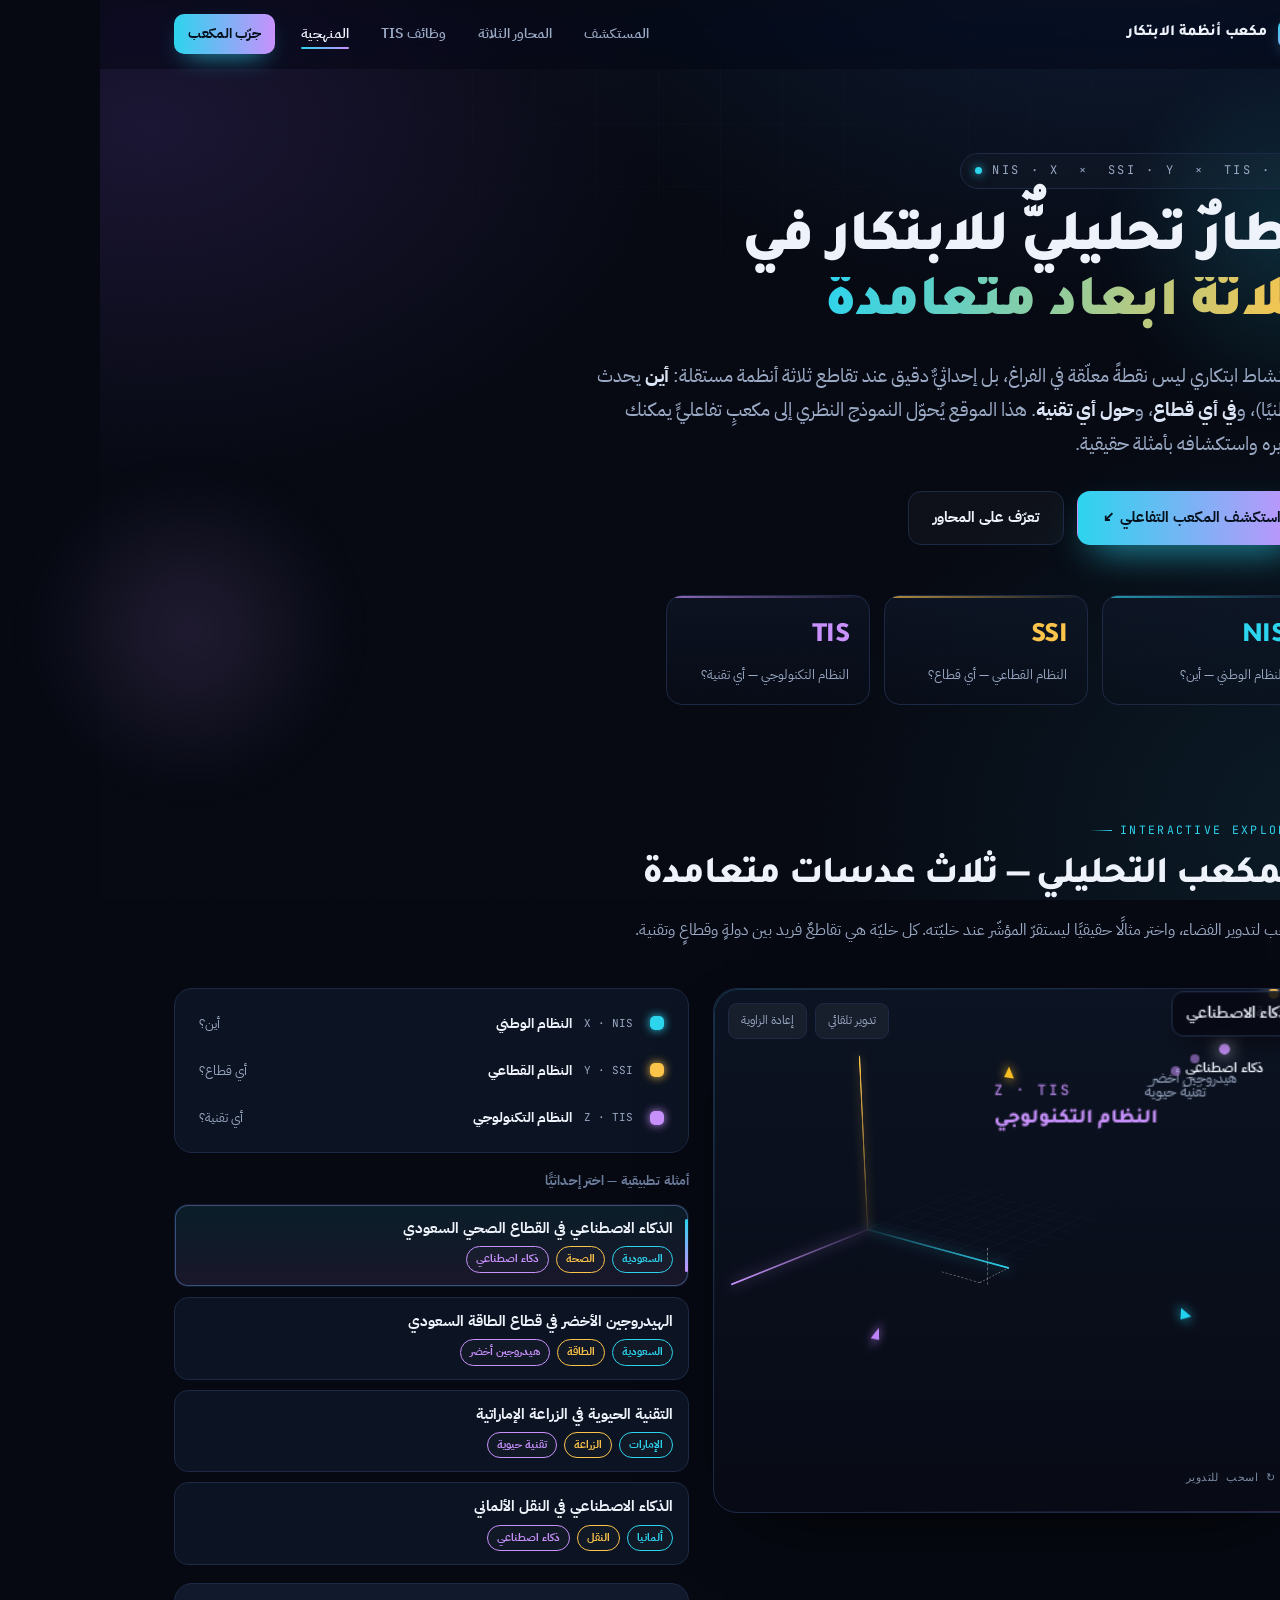
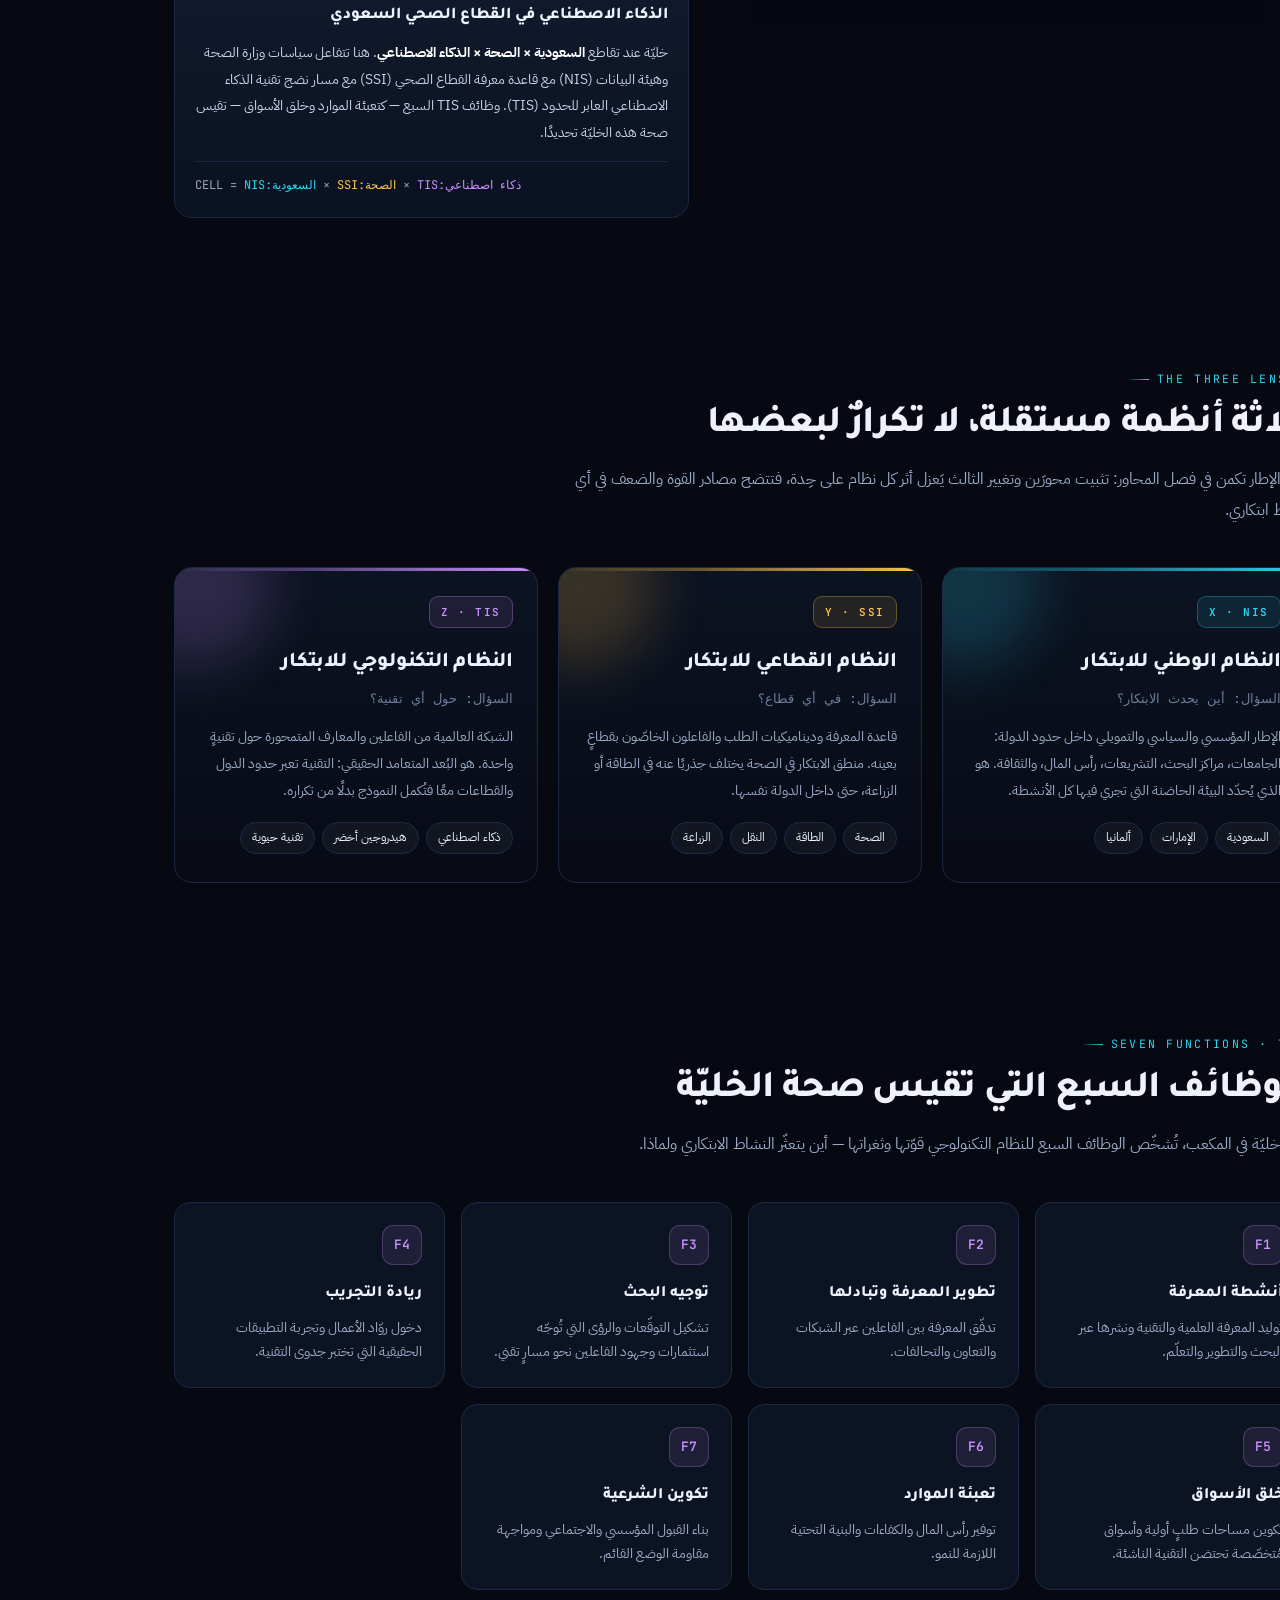
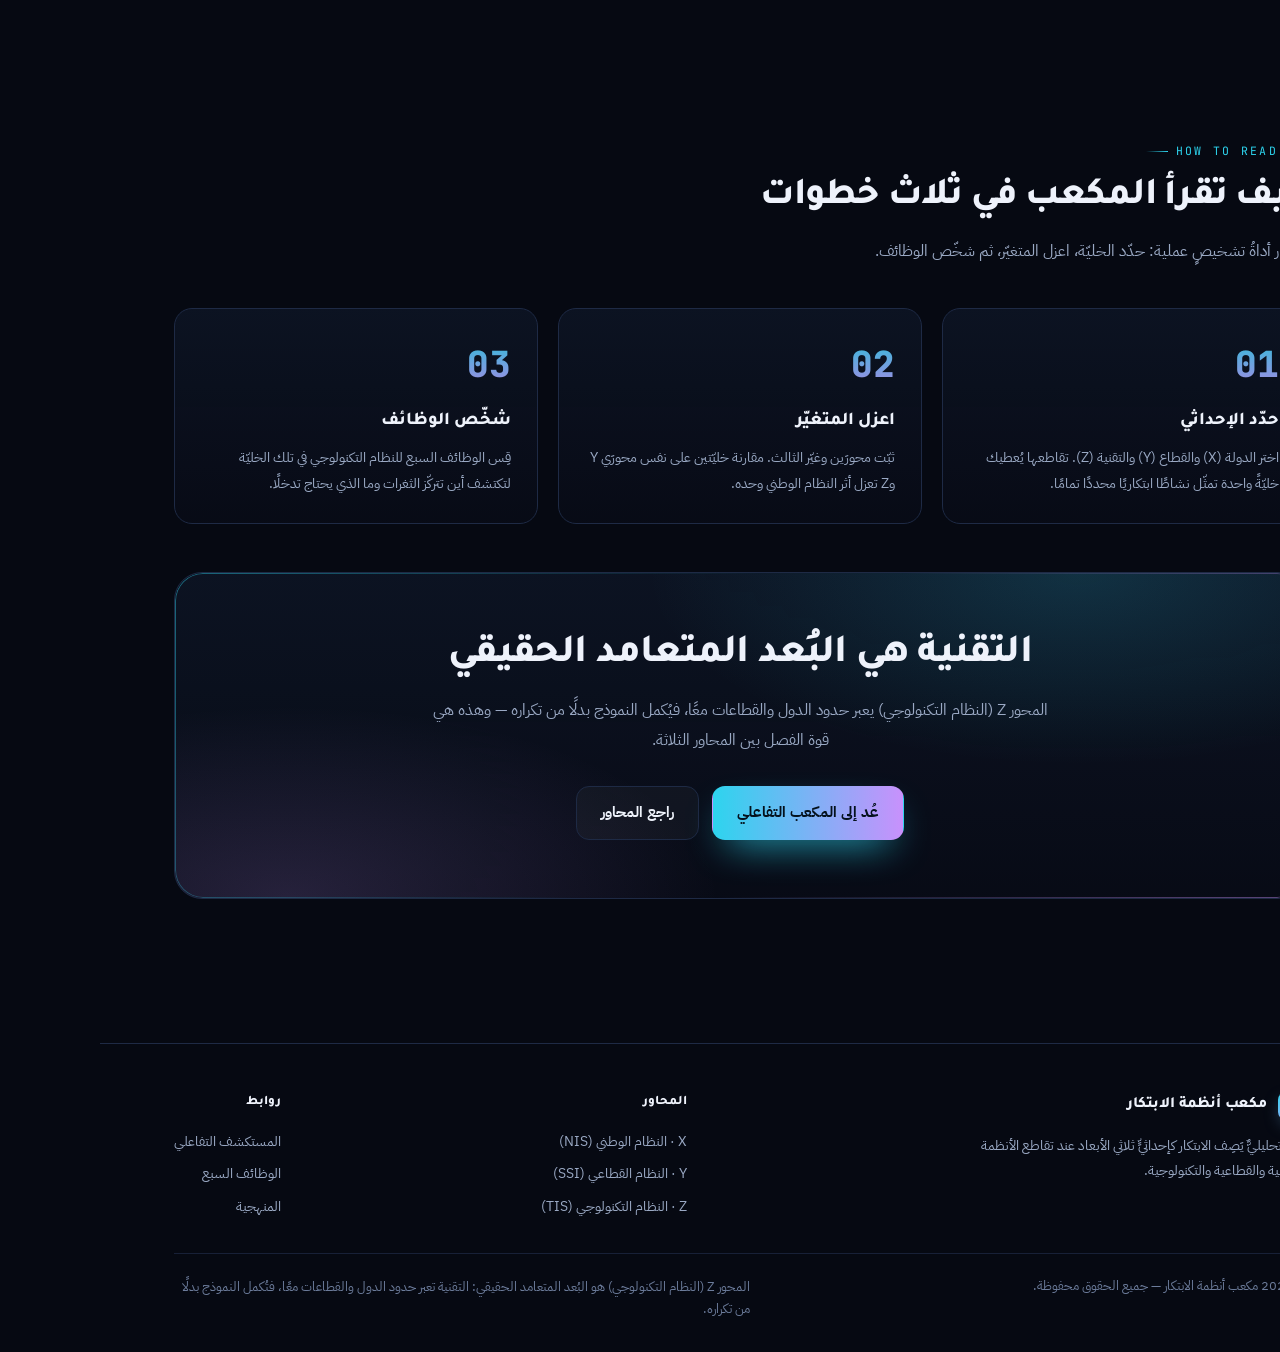
==== index.html @ f8e33768 "Build professional Innovation Systems Cube website A full, responsive Arabic (RTL) website built aro" ====
<!DOCTYPE html>
<html lang="ar" dir="rtl">
<head>
<meta charset="utf-8">
<meta name="viewport" content="width=device-width, initial-scale=1">
<title>مكعب أنظمة الابتكار — NIS × SSI × TIS</title>
<meta name="description" content="إطار تحليلي ثلاثي الأبعاد يَصِف كل نشاط ابتكاري كإحداثيٍّ دقيق عند تقاطع النظام الوطني والقطاعي والتكنولوجي للابتكار. استكشف المكعب التفاعلي بأمثلة حقيقية.">
<meta property="og:title" content="مكعب أنظمة الابتكار — NIS × SSI × TIS">
<meta property="og:description" content="ثلاث عدسات متعامدة لفهم الابتكار: أين يحدث، وفي أي قطاع، وحول أي تقنية.">
<meta property="og:type" content="website">
<meta name="theme-color" content="#070b16">
<link rel="preconnect" href="https://fonts.googleapis.com">
<link rel="preconnect" href="https://fonts.gstatic.com" crossorigin>
<link href="https://fonts.googleapis.com/css2?family=IBM+Plex+Sans+Arabic:wght@400;500;600;700&family=Tajawal:wght@400;500;700;800;900&family=JetBrains+Mono:wght@400;600&display=swap" rel="stylesheet">
<link rel="stylesheet" href="assets/css/style.css">
<link rel="icon" href="data:image/svg+xml,%3Csvg xmlns='http://www.w3.org/2000/svg' viewBox='0 0 32 32'%3E%3Cdefs%3E%3ClinearGradient id='g' x1='0' y1='0' x2='1' y2='1'%3E%3Cstop offset='0' stop-color='%2322d3ee'/%3E%3Cstop offset='1' stop-color='%23c084fc'/%3E%3C/linearGradient%3E%3C/defs%3E%3Crect width='32' height='32' rx='8' fill='url(%23g)'/%3E%3Crect x='6.5' y='6.5' width='19' height='19' rx='4' fill='none' stroke='%23070b16' stroke-width='2.5'/%3E%3C/svg%3E">
</head>
<body>
<div class="scroll-progress" id="scrollProgress"></div>
<div class="bg-aura"></div>
<div class="bg-grid"></div>
<div class="bg-noise"></div>

<!-- ===================== NAV ===================== -->
<header class="nav" id="nav">
  <div class="container nav-inner">
    <a class="brand" href="#top"><span class="cube"></span><span>مكعب أنظمة الابتكار</span></a>
    <button class="nav-toggle" id="navToggle" aria-label="القائمة" aria-expanded="false">☰</button>
    <nav class="nav-links" id="navLinks">
      <a href="#explorer">المستكشف</a>
      <a href="#axes">المحاور الثلاثة</a>
      <a href="#functions">وظائف TIS</a>
      <a href="#method">المنهجية</a>
      <a href="#explorer" class="nav-cta">جرّب المكعب</a>
    </nav>
  </div>
</header>

<main id="top">

<!-- ===================== HERO ===================== -->
<section class="hero">
  <div class="container">
    <span class="eyebrow reveal"><span class="dot"></span>NIS · X &nbsp;×&nbsp; SSI · Y &nbsp;×&nbsp; TIS · Z</span>
    <h1 class="hero-title reveal">إطارٌ تحليليٌّ للابتكار في <span class="gradient-text">ثلاثة أبعاد متعامدة</span></h1>
    <p class="hero-sub reveal">كل نشاط ابتكاري ليس نقطةً معلّقة في الفراغ، بل إحداثيٌّ دقيق عند تقاطع ثلاثة أنظمة مستقلة:
      <b>أين</b> يحدث (وطنيًا)، و<b>في أي قطاع</b>، و<b>حول أي تقنية</b>.
      هذا الموقع يُحوّل النموذج النظري إلى مكعبٍ تفاعليٍّ يمكنك تدويره واستكشافه بأمثلة حقيقية.</p>
    <div class="hero-actions reveal">
      <a href="#explorer" class="btn btn-primary">استكشف المكعب التفاعلي ↙</a>
      <a href="#axes" class="btn btn-ghost">تعرّف على المحاور</a>
    </div>
    <div class="hero-stats reveal">
      <div class="stat"><div class="n x">NIS</div><div class="l">النظام الوطني — أين؟</div></div>
      <div class="stat"><div class="n y">SSI</div><div class="l">النظام القطاعي — أي قطاع؟</div></div>
      <div class="stat"><div class="n z">TIS</div><div class="l">النظام التكنولوجي — أي تقنية؟</div></div>
    </div>
  </div>
</section>

<!-- ===================== EXPLORER ===================== -->
<section class="section" id="explorer">
  <div class="container">
    <div class="section-head reveal">
      <span class="kicker">Interactive Explorer</span>
      <h2>المكعب التحليلي — ثلاث عدسات متعامدة</h2>
      <p>اسحب لتدوير الفضاء، واختر مثالًا حقيقيًا ليستقرّ المؤشّر عند خليّته. كل خليّة هي تقاطعٌ فريد بين دولةٍ وقطاعٍ وتقنية.</p>
    </div>

    <div class="explorer reveal">
      <!-- 3D STAGE -->
      <div class="stagecard">
        <div class="stagebtns">
          <button class="sbtn" id="spin" aria-pressed="false">تدوير تلقائي</button>
          <button class="sbtn" id="reset">إعادة الزاوية</button>
        </div>
        <div class="stage" id="stage">
          <div class="scene" id="scene">
            <div class="origin" id="origin"></div>
          </div>
          <div class="stagehint">↻ اسحب للتدوير</div>
        </div>
      </div>

      <!-- PANEL -->
      <div class="panel">
        <div class="legend">
          <div class="legrow x"><span class="swatch"></span><span class="ax">X · NIS</span><span class="name">النظام الوطني</span><span class="q">أين؟</span></div>
          <div class="legrow y"><span class="swatch"></span><span class="ax">Y · SSI</span><span class="name">النظام القطاعي</span><span class="q">أي قطاع؟</span></div>
          <div class="legrow z"><span class="swatch"></span><span class="ax">Z · TIS</span><span class="name">النظام التكنولوجي</span><span class="q">أي تقنية؟</span></div>
        </div>
        <div>
          <div class="sectitle">أمثلة تطبيقية — اختر إحداثيًّا</div>
          <div class="examples" id="examples"></div>
        </div>
        <div class="readout" id="readout"></div>
      </div>
    </div>
  </div>
</section>

<!-- ===================== AXES ===================== -->
<section class="section" id="axes">
  <div class="container">
    <div class="section-head reveal">
      <span class="kicker">The Three Lenses</span>
      <h2>ثلاثة أنظمة مستقلة، لا تكرارٌ لبعضها</h2>
      <p>قوة الإطار تكمن في فصل المحاور: تثبيت محورَين وتغيير الثالث يَعزل أثر كل نظام على حِدة، فتتضح مصادر القوة والضعف في أي نشاط ابتكاري.</p>
    </div>
    <div class="axis-grid">
      <article class="axis-card x reveal">
        <span class="badge">X · NIS</span>
        <h3>النظام الوطني للابتكار</h3>
        <div class="q">السؤال: أين يحدث الابتكار؟</div>
        <p>الإطار المؤسسي والسياسي والتمويلي داخل حدود الدولة: الجامعات، مراكز البحث، التشريعات، رأس المال، والثقافة. هو الذي يُحدّد البيئة الحاضنة التي تجري فيها كل الأنشطة.</p>
        <div class="tags"><span class="tag">السعودية</span><span class="tag">الإمارات</span><span class="tag">ألمانيا</span></div>
      </article>
      <article class="axis-card y reveal">
        <span class="badge">Y · SSI</span>
        <h3>النظام القطاعي للابتكار</h3>
        <div class="q">السؤال: في أي قطاع؟</div>
        <p>قاعدة المعرفة وديناميكيات الطلب والفاعلون الخاصّون بقطاعٍ بعينه. منطق الابتكار في الصحة يختلف جذريًا عنه في الطاقة أو الزراعة، حتى داخل الدولة نفسها.</p>
        <div class="tags"><span class="tag">الصحة</span><span class="tag">الطاقة</span><span class="tag">النقل</span><span class="tag">الزراعة</span></div>
      </article>
      <article class="axis-card z reveal">
        <span class="badge">Z · TIS</span>
        <h3>النظام التكنولوجي للابتكار</h3>
        <div class="q">السؤال: حول أي تقنية؟</div>
        <p>الشبكة العالمية من الفاعلين والمعارف المتمحورة حول تقنيةٍ واحدة. هو البُعد المتعامد الحقيقي: التقنية تعبر حدود الدول والقطاعات معًا فتُكمل النموذج بدلًا من تكراره.</p>
        <div class="tags"><span class="tag">ذكاء اصطناعي</span><span class="tag">هيدروجين أخضر</span><span class="tag">تقنية حيوية</span></div>
      </article>
    </div>
  </div>
</section>

<!-- ===================== FUNCTIONS ===================== -->
<section class="section" id="functions">
  <div class="container">
    <div class="section-head reveal">
      <span class="kicker">Seven Functions · TIS</span>
      <h2>الوظائف السبع التي تقيس صحة الخليّة</h2>
      <p>لكل خليّة في المكعب، تُشخّص الوظائف السبع للنظام التكنولوجي قوّتها وثغراتها — أين يتعثّر النشاط الابتكاري ولماذا.</p>
    </div>
    <div class="func-grid">
      <div class="func reveal"><div class="num">F1</div><h4>أنشطة المعرفة</h4><p>توليد المعرفة العلمية والتقنية ونشرها عبر البحث والتطوير والتعلّم.</p></div>
      <div class="func reveal"><div class="num">F2</div><h4>تطوير المعرفة وتبادلها</h4><p>تدفّق المعرفة بين الفاعلين عبر الشبكات والتعاون والتحالفات.</p></div>
      <div class="func reveal"><div class="num">F3</div><h4>توجيه البحث</h4><p>تشكيل التوقّعات والرؤى التي تُوجّه استثمارات وجهود الفاعلين نحو مسارٍ تقني.</p></div>
      <div class="func reveal"><div class="num">F4</div><h4>ريادة التجريب</h4><p>دخول روّاد الأعمال وتجربة التطبيقات الحقيقية التي تختبر جدوى التقنية.</p></div>
      <div class="func reveal"><div class="num">F5</div><h4>خلق الأسواق</h4><p>تكوين مساحات طلبٍ أولية وأسواق مُتخصّصة تحتضن التقنية الناشئة.</p></div>
      <div class="func reveal"><div class="num">F6</div><h4>تعبئة الموارد</h4><p>توفير رأس المال والكفاءات والبنية التحتية اللازمة للنمو.</p></div>
      <div class="func reveal"><div class="num">F7</div><h4>تكوين الشرعية</h4><p>بناء القبول المؤسسي والاجتماعي ومواجهة مقاومة الوضع القائم.</p></div>
    </div>
  </div>
</section>

<!-- ===================== METHOD ===================== -->
<section class="section" id="method">
  <div class="container">
    <div class="section-head reveal">
      <span class="kicker">How To Read It</span>
      <h2>كيف تقرأ المكعب في ثلاث خطوات</h2>
      <p>الإطار أداةُ تشخيصٍ عملية: حدّد الخليّة، اعزل المتغيّر، ثم شخّص الوظائف.</p>
    </div>
    <div class="steps">
      <div class="step reveal"><h4>حدّد الإحداثي</h4><p>اختر الدولة (X) والقطاع (Y) والتقنية (Z). تقاطعها يُعطيك خليّةً واحدة تمثّل نشاطًا ابتكاريًا محددًا تمامًا.</p></div>
      <div class="step reveal"><h4>اعزل المتغيّر</h4><p>ثبّت محورَين وغيّر الثالث. مقارنة خليّتين على نفس محورَي Y وZ تعزل أثر النظام الوطني وحده.</p></div>
      <div class="step reveal"><h4>شخّص الوظائف</h4><p>قِس الوظائف السبع للنظام التكنولوجي في تلك الخليّة لتكتشف أين تتركّز الثغرات وما الذي يحتاج تدخلًا.</p></div>
    </div>

    <div class="cta-band reveal">
      <h2>التقنية هي البُعد المتعامد الحقيقي</h2>
      <p>المحور Z (النظام التكنولوجي) يعبر حدود الدول والقطاعات معًا، فيُكمل النموذج بدلًا من تكراره — وهذه هي قوة الفصل بين المحاور الثلاثة.</p>
      <div class="hero-actions">
        <a href="#explorer" class="btn btn-primary">عُد إلى المكعب التفاعلي</a>
        <a href="#axes" class="btn btn-ghost">راجع المحاور</a>
      </div>
    </div>
  </div>
</section>

</main>

<!-- ===================== FOOTER ===================== -->
<footer class="site-footer">
  <div class="container">
    <div class="foot-grid">
      <div class="foot-brand">
        <a class="brand" href="#top"><span class="cube"></span><span>مكعب أنظمة الابتكار</span></a>
        <p>إطارٌ تحليليٌّ يَصِف الابتكار كإحداثيٍّ ثلاثي الأبعاد عند تقاطع الأنظمة الوطنية والقطاعية والتكنولوجية.</p>
      </div>
      <div class="foot-col">
        <h5>المحاور</h5>
        <a href="#axes">X · النظام الوطني (NIS)</a>
        <a href="#axes">Y · النظام القطاعي (SSI)</a>
        <a href="#axes">Z · النظام التكنولوجي (TIS)</a>
      </div>
      <div class="foot-col">
        <h5>روابط</h5>
        <a href="#explorer">المستكشف التفاعلي</a>
        <a href="#functions">الوظائف السبع</a>
        <a href="#method">المنهجية</a>
      </div>
    </div>
    <div class="foot-bottom">
      <span>© <span id="year"></span> مكعب أنظمة الابتكار — جميع الحقوق محفوظة.</span>
      <span class="note">المحور Z (النظام التكنولوجي) هو البُعد المتعامد الحقيقي: التقنية تعبر حدود الدول والقطاعات معًا، فتُكمل النموذج بدلًا من تكراره.</span>
    </div>
  </div>
</footer>

<button class="to-top" id="toTop" aria-label="العودة إلى الأعلى">↑</button>

<script src="assets/js/cube.js"></script>
<script src="assets/js/main.js"></script>
</body>
</html>
---- assets/css/style.css ----
/* =========================================================
   مكعب أنظمة الابتكار — Innovation Systems Cube
   Premium UI/UX stylesheet (v2)
   ========================================================= */

:root{
  /* surfaces */
  --ink0:#060912;
  --ink1:#0c1322;
  --ink2:#111a2d;
  --ink3:#0a1120;
  --line:#1e2a45;
  --line-soft:#172037;
  --glass:rgba(18,27,47,.55);
  --glass-2:rgba(10,15,28,.45);

  /* axis accents */
  --cyan:#2dd4ee;   /* NIS  – X */
  --amber:#fcc44a;  /* SSI  – Y */
  --violet:#c891fc; /* TIS  – Z */
  --cyan-d:#0e3a47;
  --violet-d:#2c1d49;

  /* text */
  --text:#eef2fb;
  --muted:#9aa9c4;
  --muted-2:#6c7c9b;

  /* type */
  --arabic:"IBM Plex Sans Arabic","Tajawal","SF Arabic","Geeza Pro","Segoe UI",Tahoma,"Noto Sans Arabic",system-ui,sans-serif;
  --display:"Tajawal","IBM Plex Sans Arabic","SF Arabic",system-ui,sans-serif;
  --mono:"JetBrains Mono",ui-monospace,"SF Mono","Cascadia Mono",Consolas,monospace;

  /* layout */
  --maxw:1180px;
  --radius:18px;
  --radius-lg:24px;

  /* elevation */
  --shadow-1:0 1px 0 rgba(255,255,255,.03) inset, 0 18px 40px -28px #000;
  --shadow-2:0 30px 80px -40px #000;
  --glow-cyan:0 0 0 1px rgba(45,212,238,.25), 0 18px 50px -22px rgba(45,212,238,.45);

  /* motion */
  --ease:cubic-bezier(.22,.61,.36,1);
  --ease-out:cubic-bezier(.16,1,.3,1);
}

*{box-sizing:border-box;margin:0;padding:0}
html{scroll-behavior:smooth; -webkit-text-size-adjust:100%}
html,body{height:100%}
body{
  font-family:var(--arabic);
  background:var(--ink0);
  color:var(--text);
  min-height:100%;
  overflow-x:hidden;
  line-height:1.65;
  letter-spacing:0;
  -webkit-font-smoothing:antialiased;
  text-rendering:optimizeLegibility;
}
a{color:inherit;text-decoration:none}
img{max-width:100%;display:block}
section{position:relative}
::selection{background:rgba(45,212,238,.28); color:#fff}

/* keyboard accessibility */
:focus-visible{outline:2px solid var(--cyan); outline-offset:3px; border-radius:6px}
button{font:inherit}

/* ---------- ambient backgrounds ---------- */
.bg-aura{
  position:fixed; inset:0; z-index:-3; pointer-events:none;
  background:
    radial-gradient(1200px 760px at 80% -12%, rgba(20,42,76,.65) 0%, transparent 55%),
    radial-gradient(1000px 680px at 4% 14%, rgba(40,29,73,.6) 0%, transparent 52%),
    radial-gradient(1000px 760px at 98% 92%, rgba(15,46,60,.5) 0%, transparent 55%),
    var(--ink0);
}
.bg-grid{
  position:fixed; inset:0; z-index:-2; pointer-events:none; opacity:.5;
  background-image:
    linear-gradient(rgba(30,42,69,.4) 1px,transparent 1px),
    linear-gradient(90deg,rgba(30,42,69,.4) 1px,transparent 1px);
  background-size:62px 62px;
  -webkit-mask-image:radial-gradient(ellipse 78% 58% at 50% 0%,#000 0%,transparent 72%);
          mask-image:radial-gradient(ellipse 78% 58% at 50% 0%,#000 0%,transparent 72%);
}
.bg-noise{
  position:fixed; inset:0; z-index:-1; pointer-events:none; opacity:.035; mix-blend-mode:overlay;
  background-image:url("data:image/svg+xml,%3Csvg xmlns='http://www.w3.org/2000/svg' width='160' height='160'%3E%3Cfilter id='n'%3E%3CfeTurbulence type='fractalNoise' baseFrequency='.9' numOctaves='2'/%3E%3C/filter%3E%3Crect width='100%25' height='100%25' filter='url(%23n)'/%3E%3C/svg%3E");
}

/* ---------- scroll progress ---------- */
.scroll-progress{
  position:fixed; top:0; left:0; right:0; height:3px; z-index:60; transform-origin:right center;
  transform:scaleX(0);
  background:linear-gradient(90deg,var(--cyan),var(--amber) 52%,var(--violet));
  box-shadow:0 0 12px rgba(45,212,238,.5);
}

.container{width:100%; max-width:var(--maxw); margin:0 auto; padding:0 24px}

/* ===================== NAVBAR ===================== */
.nav{
  position:sticky; top:0; z-index:50;
  backdrop-filter:saturate(160%) blur(16px);
  -webkit-backdrop-filter:saturate(160%) blur(16px);
  background:rgba(6,9,18,.55);
  border-bottom:1px solid transparent;
  transition:border-color .35s var(--ease), background .35s var(--ease);
}
.nav.scrolled{border-color:var(--line-soft); background:rgba(6,9,18,.82)}
.nav-inner{display:flex; align-items:center; gap:18px; height:68px}
.brand{display:flex; align-items:center; gap:11px; font-family:var(--display); font-weight:800; font-size:15.5px; letter-spacing:-.01em}
.brand .cube{
  width:28px; height:28px; border-radius:8px; flex:none; position:relative;
  background:linear-gradient(135deg,var(--cyan),var(--violet));
  box-shadow:0 6px 18px -6px rgba(124,196,255,.6);
  transition:transform .4s var(--ease-out);
}
.brand:hover .cube{transform:rotate(-12deg) scale(1.06)}
.brand .cube::after{content:""; position:absolute; inset:5px; border-radius:4px; border:1.6px solid rgba(6,9,18,.7)}
.nav-links{display:flex; align-items:center; gap:4px; margin-inline-start:auto}
.nav-links a{
  position:relative; color:var(--muted); font-size:13.5px; font-weight:600;
  padding:9px 14px; border-radius:10px; transition:color .2s var(--ease), background .2s var(--ease);
}
.nav-links a:not(.nav-cta)::after{
  content:""; position:absolute; right:14px; left:14px; bottom:5px; height:2px; border-radius:2px;
  background:linear-gradient(90deg,var(--cyan),var(--violet));
  transform:scaleX(0); transform-origin:right; transition:transform .25s var(--ease);
}
.nav-links a:not(.nav-cta):hover{color:var(--text)}
.nav-links a:not(.nav-cta).active{color:var(--text)}
.nav-links a:not(.nav-cta).active::after{transform:scaleX(1)}
.nav-cta{
  margin-inline-start:8px;
  background:linear-gradient(90deg,var(--cyan),var(--violet));
  color:#04111c !important; font-weight:800 !important;
  box-shadow:0 10px 26px -12px var(--cyan);
  transition:transform .2s var(--ease), filter .2s var(--ease), box-shadow .2s var(--ease);
}
.nav-cta:hover{transform:translateY(-1px); filter:brightness(1.08); box-shadow:0 14px 30px -12px var(--cyan)}
.nav-toggle{
  display:none; margin-inline-start:auto; background:rgba(255,255,255,.04); border:1px solid var(--line);
  color:var(--text); border-radius:10px; width:42px; height:40px; cursor:pointer; font-size:18px;
  transition:.2s var(--ease);
}
.nav-toggle:hover{border-color:#33446c}

/* ===================== HERO ===================== */
.hero{padding:84px 0 36px; position:relative}
.hero::before{
  content:""; position:absolute; top:-40px; inset-inline-start:-120px; width:420px; height:420px;
  background:radial-gradient(circle, rgba(45,212,238,.16), transparent 60%);
  filter:blur(20px); pointer-events:none; z-index:-1;
  animation:float 9s ease-in-out infinite;
}
.hero::after{
  content:""; position:absolute; bottom:-80px; inset-inline-end:-100px; width:380px; height:380px;
  background:radial-gradient(circle, rgba(200,145,252,.14), transparent 60%);
  filter:blur(20px); pointer-events:none; z-index:-1;
  animation:float 11s ease-in-out infinite reverse;
}
@keyframes float{0%,100%{transform:translateY(0)}50%{transform:translateY(-22px)}}

.eyebrow{
  font-family:var(--mono); font-size:12px; letter-spacing:.22em;
  color:var(--muted); text-transform:uppercase; direction:ltr; text-align:right;
  display:inline-flex; align-items:center; gap:10px;
  padding:7px 14px; border:1px solid var(--line); border-radius:999px;
  background:rgba(255,255,255,.02);
}
.eyebrow .dot{width:7px;height:7px;border-radius:50%;background:var(--cyan);box-shadow:0 0 10px var(--cyan); animation:blink 2.4s ease-in-out infinite}
@keyframes blink{0%,100%{opacity:1}50%{opacity:.35}}

h1.hero-title{
  font-family:var(--display);
  font-size:clamp(32px,5.6vw,58px); font-weight:900; letter-spacing:-.025em;
  line-height:1.12; margin:20px 0 20px; max-width:19ch;
}
.gradient-text{
  background:linear-gradient(100deg,var(--cyan),var(--amber) 50%,var(--violet) 92%);
  background-size:200% auto;
  -webkit-background-clip:text; background-clip:text; color:transparent;
  animation:shine 7s linear infinite;
}
@keyframes shine{to{background-position:200% center}}
.hero-sub{color:var(--muted); font-size:clamp(15px,1.65vw,18.5px); max-width:66ch; line-height:1.85}
.hero-sub b{color:#dde6f6; font-weight:700}
.hero-actions{display:flex; gap:13px; flex-wrap:wrap; margin-top:30px}

.btn{
  position:relative; overflow:hidden;
  display:inline-flex; align-items:center; gap:9px; cursor:pointer;
  padding:14px 24px; border-radius:13px; font-weight:800; font-size:14.5px;
  font-family:var(--arabic); border:1px solid transparent;
  transition:transform .2s var(--ease), filter .2s var(--ease), box-shadow .2s var(--ease), border-color .2s var(--ease);
}
.btn-primary{background:linear-gradient(90deg,var(--cyan),var(--violet)); color:#04111c; box-shadow:0 16px 38px -16px var(--cyan)}
.btn-primary::before{
  content:""; position:absolute; top:0; bottom:0; width:40%; left:-60%;
  background:linear-gradient(90deg,transparent,rgba(255,255,255,.45),transparent);
  transform:skewX(-20deg); transition:left .6s var(--ease);
}
.btn-primary:hover{transform:translateY(-2px); filter:brightness(1.05); box-shadow:0 20px 44px -16px var(--cyan)}
.btn-primary:hover::before{left:130%}
.btn-ghost{background:rgba(255,255,255,.03); border-color:var(--line); color:var(--text)}
.btn-ghost:hover{border-color:#3a4f7d; background:rgba(255,255,255,.07); transform:translateY(-2px)}

.hero-stats{display:grid; grid-template-columns:repeat(3,1fr); gap:14px; margin-top:50px; max-width:640px}
.stat{
  position:relative; overflow:hidden;
  background:linear-gradient(180deg,var(--glass),var(--glass-2));
  border:1px solid var(--line); border-radius:16px; padding:18px 20px;
  transition:transform .25s var(--ease), border-color .25s var(--ease);
}
.stat::before{content:""; position:absolute; inset:0 auto auto 0; width:100%; height:2px; opacity:.7}
.stat:hover{transform:translateY(-3px); border-color:#33446c}
.stat .n{font-family:var(--display); font-size:28px; font-weight:900; letter-spacing:-.02em}
.stat .n.x{color:var(--cyan)} .stat .n.y{color:var(--amber)} .stat .n.z{color:var(--violet)}
.stat:nth-child(1)::before{background:linear-gradient(90deg,var(--cyan),transparent)}
.stat:nth-child(2)::before{background:linear-gradient(90deg,var(--amber),transparent)}
.stat:nth-child(3)::before{background:linear-gradient(90deg,var(--violet),transparent)}
.stat .l{color:var(--muted); font-size:12.5px; margin-top:5px}

/* ===================== SECTION HEADINGS ===================== */
.section{padding:72px 0}
.section-head{max-width:740px; margin-bottom:42px}
.kicker{
  font-family:var(--mono); font-size:11.5px; letter-spacing:.2em; text-transform:uppercase;
  color:var(--cyan); direction:ltr; text-align:right; display:inline-flex; align-items:center; gap:8px;
  margin-bottom:14px;
}
.kicker::before{content:""; width:22px; height:1px; background:linear-gradient(90deg,transparent,var(--cyan))}
.section-head h2{font-family:var(--display); font-size:clamp(25px,3.6vw,38px); font-weight:800; letter-spacing:-.02em; line-height:1.22}
.section-head p{color:var(--muted); font-size:16px; margin-top:15px; line-height:1.9}

/* ===================== EXPLORER ===================== */
.explorer{display:grid; gap:24px; grid-template-columns:1.15fr 1fr; align-items:start}
.stagecard{
  position:relative;
  background:linear-gradient(180deg,var(--glass),var(--glass-2));
  border:1px solid var(--line); border-radius:var(--radius-lg);
  padding:14px; overflow:hidden; box-shadow:var(--shadow-2);
}
.stagecard::before{
  content:""; position:absolute; inset:0; border-radius:inherit; padding:1px; pointer-events:none;
  background:linear-gradient(140deg,rgba(45,212,238,.4),transparent 40%,transparent 60%,rgba(200,145,252,.4));
  -webkit-mask:linear-gradient(#000 0 0) content-box,linear-gradient(#000 0 0);
          mask:linear-gradient(#000 0 0) content-box,linear-gradient(#000 0 0);
  -webkit-mask-composite:xor; mask-composite:exclude; opacity:.5;
}
.stage{position:relative; width:100%; height:clamp(390px,55vh,560px); perspective:1100px; perspective-origin:50% 46%; cursor:grab; touch-action:none}
.stage:active{cursor:grabbing}
.scene{position:absolute; inset:0; transform-style:preserve-3d; transition:transform .05s linear}
.origin{position:absolute; left:50%; top:54%; width:0; height:0; transform-style:preserve-3d}

.bar{position:absolute; height:2px; border-radius:2px; transform-origin:0 50%}
.bar.x{background:linear-gradient(90deg,rgba(45,212,238,.12),var(--cyan)); box-shadow:0 0 14px rgba(45,212,238,.55)}
.bar.y{background:linear-gradient(90deg,rgba(252,196,74,.12),var(--amber)); box-shadow:0 0 14px rgba(252,196,74,.55)}
.bar.z{background:linear-gradient(90deg,rgba(200,145,252,.12),var(--violet)); box-shadow:0 0 14px rgba(200,145,252,.55)}

.tip{position:absolute; width:0;height:0; border-style:solid}
.floor{position:absolute; transform-origin:0 0;
  background-image:linear-gradient(var(--line) 1px,transparent 1px),linear-gradient(90deg,var(--line) 1px,transparent 1px);
  opacity:.3;
}
.lbl{position:absolute; transform-origin:50% 50%; white-space:nowrap; font-family:var(--display);
  font-weight:800; font-size:14px; pointer-events:none; will-change:transform}
.lbl .code{font-family:var(--mono); font-size:10px; letter-spacing:.16em; display:block; opacity:.85; direction:ltr; font-weight:600}
.lbl.x{color:var(--cyan)} .lbl.y{color:var(--amber)} .lbl.z{color:var(--violet)}

.tick{position:absolute; transform-origin:50% 50%; pointer-events:none; will-change:transform}
.tick .dot{width:7px;height:7px;border-radius:50%; margin:0 auto 3px; opacity:.55; transition:.2s}
.tick .t{font-size:11px; color:var(--muted); white-space:nowrap; transition:.2s}
.tick.x .dot{background:var(--cyan)} .tick.y .dot{background:var(--amber)} .tick.z .dot{background:var(--violet)}
.tick.on .t{color:var(--text); font-weight:800}
.tick.on .dot{opacity:1; box-shadow:0 0 10px currentColor; transform:scale(1.25)}

.guide{position:absolute; height:0; border-top:1px dashed rgba(255,255,255,.5); transform-origin:0 50%}

.marker{position:absolute; will-change:transform; pointer-events:none}
.marker .core{
  position:absolute; left:-9px; top:-9px; width:18px;height:18px;border-radius:50%;
  background:radial-gradient(circle at 40% 35%,#fff,#cfe9ff 40%,#7cc4ff 75%);
  box-shadow:0 0 0 4px rgba(255,255,255,.12),0 0 28px 7px rgba(124,196,255,.7);
}
.marker .halo{position:absolute; left:-22px; top:-22px; width:44px;height:44px;border-radius:50%;
  border:1px solid rgba(255,255,255,.4); animation:pulse 2.4s ease-in-out infinite}
@keyframes pulse{0%,100%{transform:scale(.7);opacity:.7}50%{transform:scale(1.1);opacity:.15}}
.marker .mlbl{position:absolute; transform-origin:0 50%; right:14px; top:-9px;
  background:rgba(6,9,18,.85); border:1px solid var(--line); border-radius:9px;
  padding:6px 10px; font-size:12px; font-weight:700; white-space:nowrap;
  box-shadow:0 8px 22px -10px #000}

.stagehint{position:absolute; bottom:12px; right:16px; font-size:11px; color:var(--muted);
  font-family:var(--mono); letter-spacing:.04em; direction:rtl; pointer-events:none; opacity:.8}
.stagebtns{position:absolute; top:14px; left:14px; display:flex; gap:8px; z-index:3}
.sbtn{background:rgba(255,255,255,.05); border:1px solid var(--line); color:var(--muted);
  border-radius:9px; padding:7px 12px; font-size:12px; cursor:pointer; font-family:var(--arabic); transition:.2s var(--ease)}
.sbtn:hover{color:var(--text); border-color:#33446c; background:rgba(255,255,255,.09)}
.sbtn[aria-pressed="true"]{color:#04111c; border-color:transparent; background:linear-gradient(90deg,var(--cyan),var(--violet)); font-weight:700}

/* panel */
.panel{display:flex; flex-direction:column; gap:18px}
.legend{display:grid; gap:6px; background:var(--ink1); border:1px solid var(--line); border-radius:18px; padding:14px}
.legrow{display:flex; align-items:center; gap:12px; padding:9px 10px; border-radius:12px; transition:background .2s}
.legrow:hover{background:rgba(255,255,255,.03)}
.swatch{width:14px;height:14px;border-radius:5px; flex:none; box-shadow:0 0 10px currentColor}
.legrow.x .swatch{background:var(--cyan);color:var(--cyan)}
.legrow.y .swatch{background:var(--amber);color:var(--amber)}
.legrow.z .swatch{background:var(--violet);color:var(--violet)}
.legrow .ax{font-family:var(--mono); font-size:11px; color:var(--muted); width:54px; direction:ltr}
.legrow .name{font-weight:800; font-size:14px}
.legrow .q{color:var(--muted); font-size:13px; margin-inline-start:auto}

.sectitle{font-size:12.5px; color:var(--muted-2); font-weight:700; margin-bottom:12px; letter-spacing:.01em; text-transform:none}
.examples{display:grid; gap:10px}
.ex{
  position:relative; text-align:right; width:100%; cursor:pointer;
  background:var(--ink1); border:1px solid var(--line); border-radius:14px;
  padding:13px 15px; color:var(--text); font-family:var(--arabic);
  display:flex; flex-direction:column; gap:7px;
  transition:transform .18s var(--ease), border-color .18s var(--ease), background .18s var(--ease);
}
.ex:hover{border-color:#33446c; transform:translateX(-3px)}
.ex[aria-pressed="true"]{border-color:transparent;
  background:linear-gradient(180deg,rgba(45,212,238,.1),rgba(200,145,252,.1));
  box-shadow:0 0 0 1px #3a4f7d inset}
.ex[aria-pressed="true"]::before{
  content:""; position:absolute; inset-inline-start:0; top:14px; bottom:14px; width:3px; border-radius:3px;
  background:linear-gradient(180deg,var(--cyan),var(--violet));
}
.ex .title{font-weight:800; font-size:14.5px; line-height:1.5}
.ex .coords{display:flex; gap:7px; flex-wrap:wrap}
.chip{font-size:11px; padding:3px 9px; border-radius:999px; border:1px solid currentColor;
  font-weight:700; display:inline-flex; gap:5px; align-items:center; background:rgba(255,255,255,.02)}
.chip.x{color:var(--cyan)} .chip.y{color:var(--amber)} .chip.z{color:var(--violet)}

.readout{background:linear-gradient(180deg,var(--ink2),var(--ink3)); border:1px solid var(--line); border-radius:18px; padding:20px}
.readout .rt{font-family:var(--display); font-size:16.5px; font-weight:800; margin-bottom:11px; line-height:1.5}
.readout .rd{color:#c7d2e6; font-size:14px; line-height:1.9}
.readout .rd b{color:#fff}
.formula{font-family:var(--mono); direction:ltr; text-align:left; font-size:12px;
  color:var(--muted); margin-top:15px; padding-top:13px; border-top:1px solid var(--line);
  line-height:1.8; word-break:break-word}
.formula .c{color:var(--cyan)} .formula .a{color:var(--amber)} .formula .v{color:var(--violet)}

/* ===================== AXIS CARDS ===================== */
.axis-grid{display:grid; grid-template-columns:repeat(3,1fr); gap:20px}
.axis-card{
  position:relative; overflow:hidden;
  background:linear-gradient(180deg,var(--glass),var(--glass-2));
  border:1px solid var(--line); border-radius:var(--radius); padding:28px 24px;
  transition:transform .25s var(--ease), border-color .25s var(--ease), box-shadow .25s var(--ease);
}
.axis-card::after{
  content:""; position:absolute; inset-inline-end:-60px; top:-60px; width:160px; height:160px; border-radius:50%;
  filter:blur(28px); opacity:.18; pointer-events:none; transition:opacity .3s;
}
.axis-card.x::after{background:var(--cyan)} .axis-card.y::after{background:var(--amber)} .axis-card.z::after{background:var(--violet)}
.axis-card:hover{transform:translateY(-6px); border-color:#33446c; box-shadow:var(--shadow-2)}
.axis-card:hover::after{opacity:.32}
.axis-card::before{content:""; position:absolute; inset:0 0 auto 0; height:3px}
.axis-card.x::before{background:linear-gradient(90deg,transparent,var(--cyan))}
.axis-card.y::before{background:linear-gradient(90deg,transparent,var(--amber))}
.axis-card.z::before{background:linear-gradient(90deg,transparent,var(--violet))}
.axis-card .badge{font-family:var(--mono); font-size:11px; letter-spacing:.14em; direction:ltr;
  padding:6px 11px; border-radius:9px; display:inline-block; font-weight:600; margin-bottom:18px}
.axis-card.x .badge{color:var(--cyan); background:rgba(45,212,238,.1); border:1px solid rgba(45,212,238,.3)}
.axis-card.y .badge{color:var(--amber); background:rgba(252,196,74,.1); border:1px solid rgba(252,196,74,.3)}
.axis-card.z .badge{color:var(--violet); background:rgba(200,145,252,.1); border:1px solid rgba(200,145,252,.3)}
.axis-card h3{font-family:var(--display); font-size:21px; font-weight:800; margin-bottom:7px; letter-spacing:-.01em}
.axis-card .q{font-size:13px; color:var(--muted-2); margin-bottom:15px; font-family:var(--mono); direction:rtl}
.axis-card p{color:var(--muted); font-size:14px; line-height:1.9}
.axis-card .tags{display:flex; flex-wrap:wrap; gap:7px; margin-top:18px}
.axis-card .tag{font-size:12px; padding:5px 11px; border-radius:999px; background:rgba(255,255,255,.04);
  border:1px solid var(--line); color:var(--text); transition:.18s}
.axis-card .tag:hover{border-color:#3a4f7d; background:rgba(255,255,255,.07)}

/* ===================== FUNCTIONS ===================== */
.func-grid{display:grid; grid-template-columns:repeat(auto-fill,minmax(248px,1fr)); gap:16px}
.func{
  position:relative; overflow:hidden;
  background:var(--ink1); border:1px solid var(--line); border-radius:16px; padding:22px;
  transition:transform .2s var(--ease), border-color .2s var(--ease), background .2s var(--ease);
}
.func:hover{border-color:#33446c; transform:translateY(-4px); background:var(--ink2)}
.func .num{
  font-family:var(--mono); font-size:13px; font-weight:600; color:var(--violet);
  width:40px; height:40px; border-radius:11px; display:flex; align-items:center; justify-content:center;
  background:rgba(200,145,252,.1); border:1px solid rgba(200,145,252,.25); margin-bottom:16px;
}
.func h4{font-family:var(--display); font-size:16px; font-weight:800; margin-bottom:9px}
.func p{color:var(--muted); font-size:13.5px; line-height:1.8}

/* ===================== METHOD STEPS ===================== */
.steps{display:grid; grid-template-columns:repeat(3,1fr); gap:20px; counter-reset:step}
.step{
  position:relative; overflow:hidden;
  background:linear-gradient(180deg,var(--glass),var(--glass-2));
  border:1px solid var(--line); border-radius:var(--radius); padding:26px;
  transition:transform .22s var(--ease), border-color .22s var(--ease);
}
.step:hover{transform:translateY(-4px); border-color:#33446c}
.step::before{counter-increment:step; content:"0" counter(step);
  font-family:var(--mono); font-size:36px; font-weight:800;
  background:linear-gradient(180deg,var(--cyan),var(--violet));
  -webkit-background-clip:text; background-clip:text; color:transparent;
  display:block; margin-bottom:12px; opacity:.9}
.step h4{font-family:var(--display); font-size:18px; font-weight:800; margin-bottom:9px}
.step p{color:var(--muted); font-size:14px; line-height:1.85}

/* ===================== CTA BAND ===================== */
.cta-band{
  position:relative; overflow:hidden;
  margin:48px 0 0;
  background:
    radial-gradient(720px 320px at 80% 0%, rgba(45,212,238,.16),transparent 60%),
    radial-gradient(720px 320px at 10% 100%, rgba(200,145,252,.16),transparent 60%),
    linear-gradient(180deg,var(--glass),var(--glass-2));
  border:1px solid var(--line); border-radius:28px; padding:58px 36px; text-align:center;
}
.cta-band::before{
  content:""; position:absolute; inset:0; border-radius:inherit; padding:1px; pointer-events:none;
  background:linear-gradient(120deg,rgba(45,212,238,.45),transparent 45%,transparent 55%,rgba(200,145,252,.45));
  -webkit-mask:linear-gradient(#000 0 0) content-box,linear-gradient(#000 0 0);
          mask:linear-gradient(#000 0 0) content-box,linear-gradient(#000 0 0);
  -webkit-mask-composite:xor; mask-composite:exclude;
}
.cta-band h2{font-family:var(--display); font-size:clamp(25px,3.8vw,40px); font-weight:800; line-height:1.22; margin-bottom:15px; letter-spacing:-.02em}
.cta-band p{color:var(--muted); font-size:16px; max-width:62ch; margin:0 auto 28px; line-height:1.9}
.cta-band .hero-actions{justify-content:center}

/* ===================== FOOTER ===================== */
footer.site-footer{border-top:1px solid var(--line); margin-top:72px; padding:48px 0 32px}
.foot-grid{display:flex; justify-content:space-between; gap:32px; flex-wrap:wrap; margin-bottom:30px}
.foot-brand{max-width:36ch}
.foot-brand p{color:var(--muted); font-size:13.5px; margin-top:14px; line-height:1.85}
.foot-col h5{font-family:var(--display); font-size:13px; font-weight:800; margin-bottom:13px; color:var(--text)}
.foot-col a{display:block; color:var(--muted); font-size:13.5px; padding:5px 0; transition:color .15s, transform .15s}
.foot-col a:hover{color:var(--cyan); transform:translateX(-3px)}
.foot-bottom{border-top:1px solid var(--line-soft); padding-top:22px; display:flex; justify-content:space-between; gap:14px; flex-wrap:wrap; color:var(--muted-2); font-size:12.5px}
.foot-bottom .note{max-width:72ch; line-height:1.75}

/* ===================== BACK TO TOP ===================== */
.to-top{
  position:fixed; bottom:24px; inset-inline-start:24px; z-index:55;
  width:46px; height:46px; border-radius:14px; cursor:pointer;
  background:rgba(6,9,18,.7); border:1px solid var(--line); color:var(--text);
  font-size:18px; backdrop-filter:blur(10px);
  opacity:0; transform:translateY(14px) scale(.9); pointer-events:none;
  transition:opacity .3s var(--ease), transform .3s var(--ease), border-color .2s, background .2s;
}
.to-top.show{opacity:1; transform:none; pointer-events:auto}
.to-top:hover{border-color:#3a4f7d; background:rgba(18,27,47,.9)}

/* ===================== reveal on scroll ===================== */
.reveal{opacity:0; transform:translateY(26px); transition:opacity .7s var(--ease-out), transform .7s var(--ease-out)}
.reveal.in{opacity:1; transform:none}
/* stagger children within a grid */
.axis-grid .reveal:nth-child(2){transition-delay:.08s}
.axis-grid .reveal:nth-child(3){transition-delay:.16s}
.func-grid .reveal:nth-child(2){transition-delay:.05s}
.func-grid .reveal:nth-child(3){transition-delay:.1s}
.func-grid .reveal:nth-child(4){transition-delay:.15s}
.func-grid .reveal:nth-child(5){transition-delay:.2s}

/* ===================== RESPONSIVE ===================== */
@media (max-width:960px){
  .explorer{grid-template-columns:1fr}
  .axis-grid{grid-template-columns:1fr}
  .steps{grid-template-columns:1fr}
}
@media (max-width:760px){
  .nav-links{
    position:absolute; top:68px; right:0; left:0;
    flex-direction:column; align-items:stretch; gap:4px; padding:16px 24px;
    background:rgba(6,9,18,.97); border-bottom:1px solid var(--line);
    display:none; backdrop-filter:blur(16px);
  }
  .nav-links.open{display:flex; animation:slideDown .25s var(--ease-out)}
  @keyframes slideDown{from{opacity:0; transform:translateY(-8px)}to{opacity:1; transform:none}}
  .nav-links a{padding:12px 14px}
  .nav-links a:not(.nav-cta)::after{display:none}
  .nav-cta{text-align:center; margin-top:6px}
  .nav-toggle{display:block}
  .hero{padding:60px 0 24px}
  .hero-stats{grid-template-columns:1fr}
  .stage{height:clamp(350px,46vh,440px)}
  .foot-grid{flex-direction:column; gap:24px}
  .to-top{bottom:18px; inset-inline-start:18px}
}
@media (prefers-reduced-motion:reduce){
  *{animation-duration:.001ms !important; animation-iteration-count:1 !important; transition-duration:.001ms !important}
  .marker .halo{animation:none}
  .reveal{opacity:1; transform:none}
  html{scroll-behavior:auto}
}
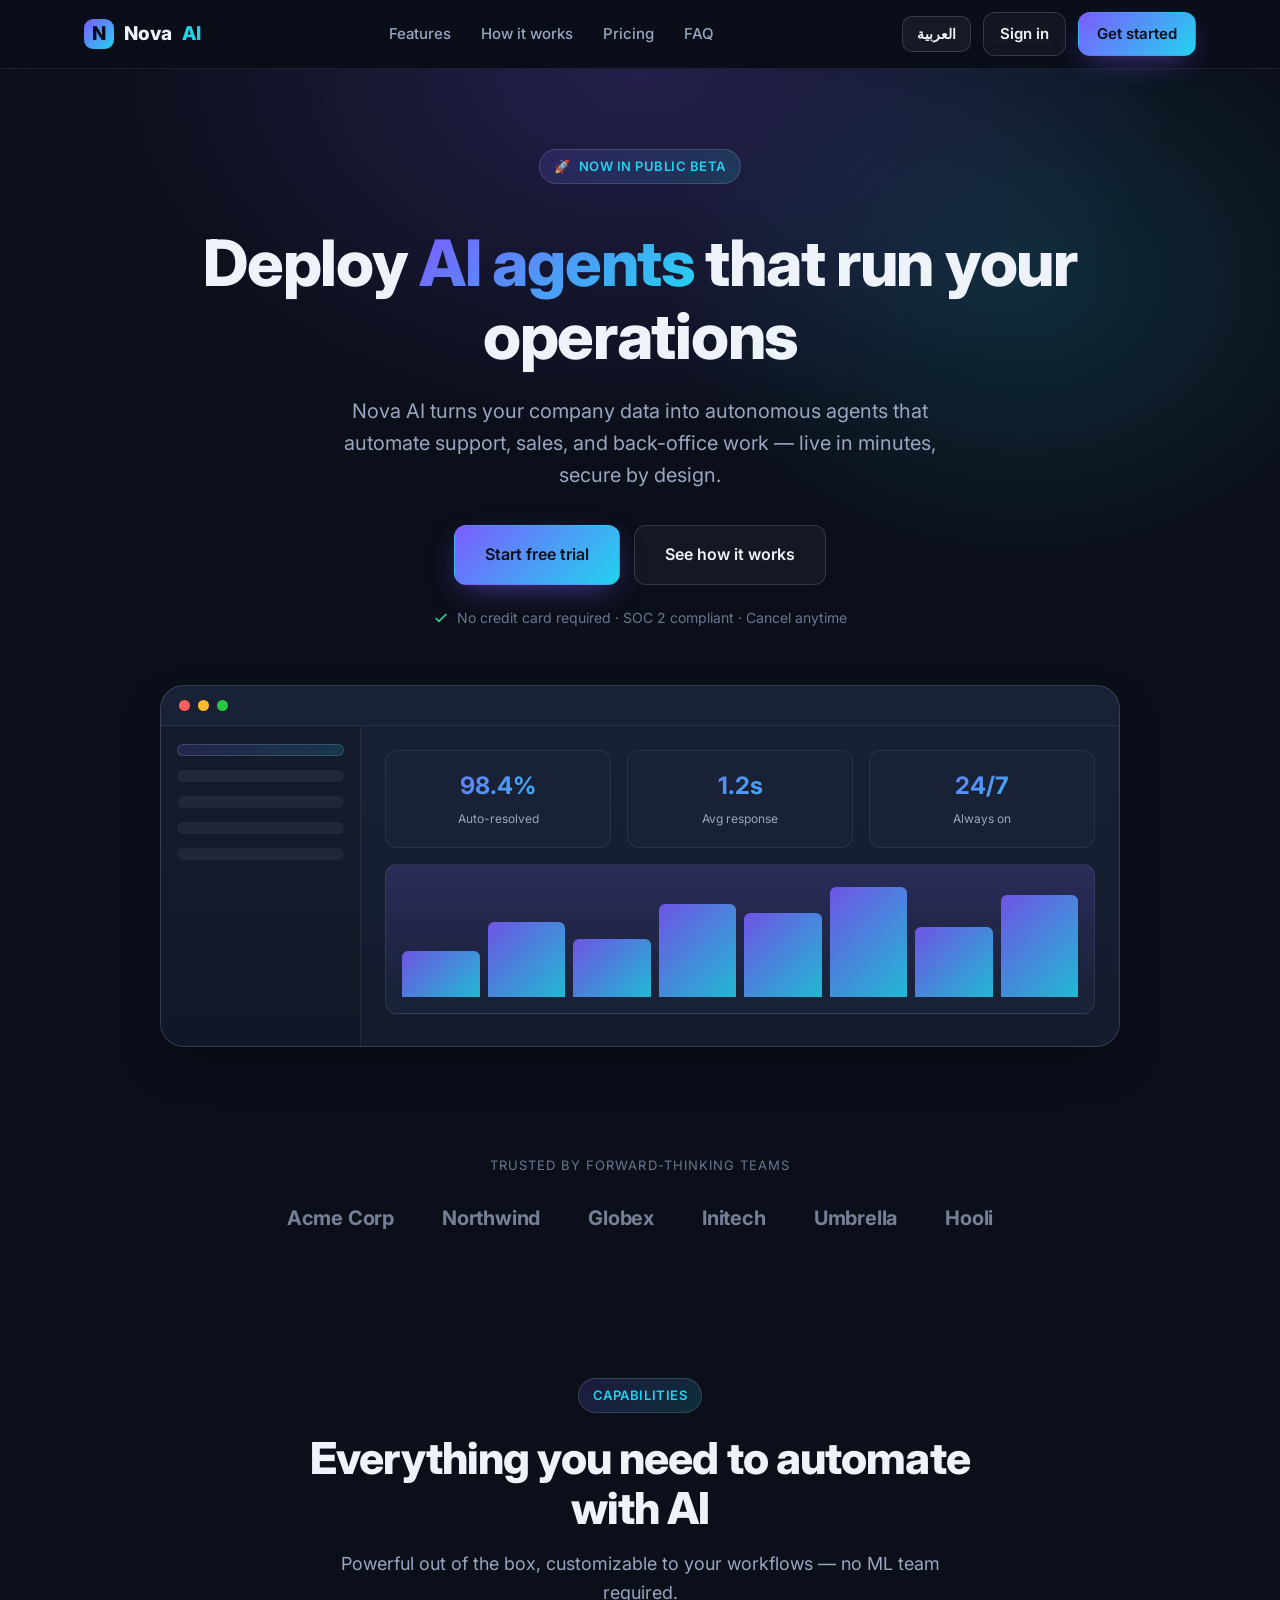
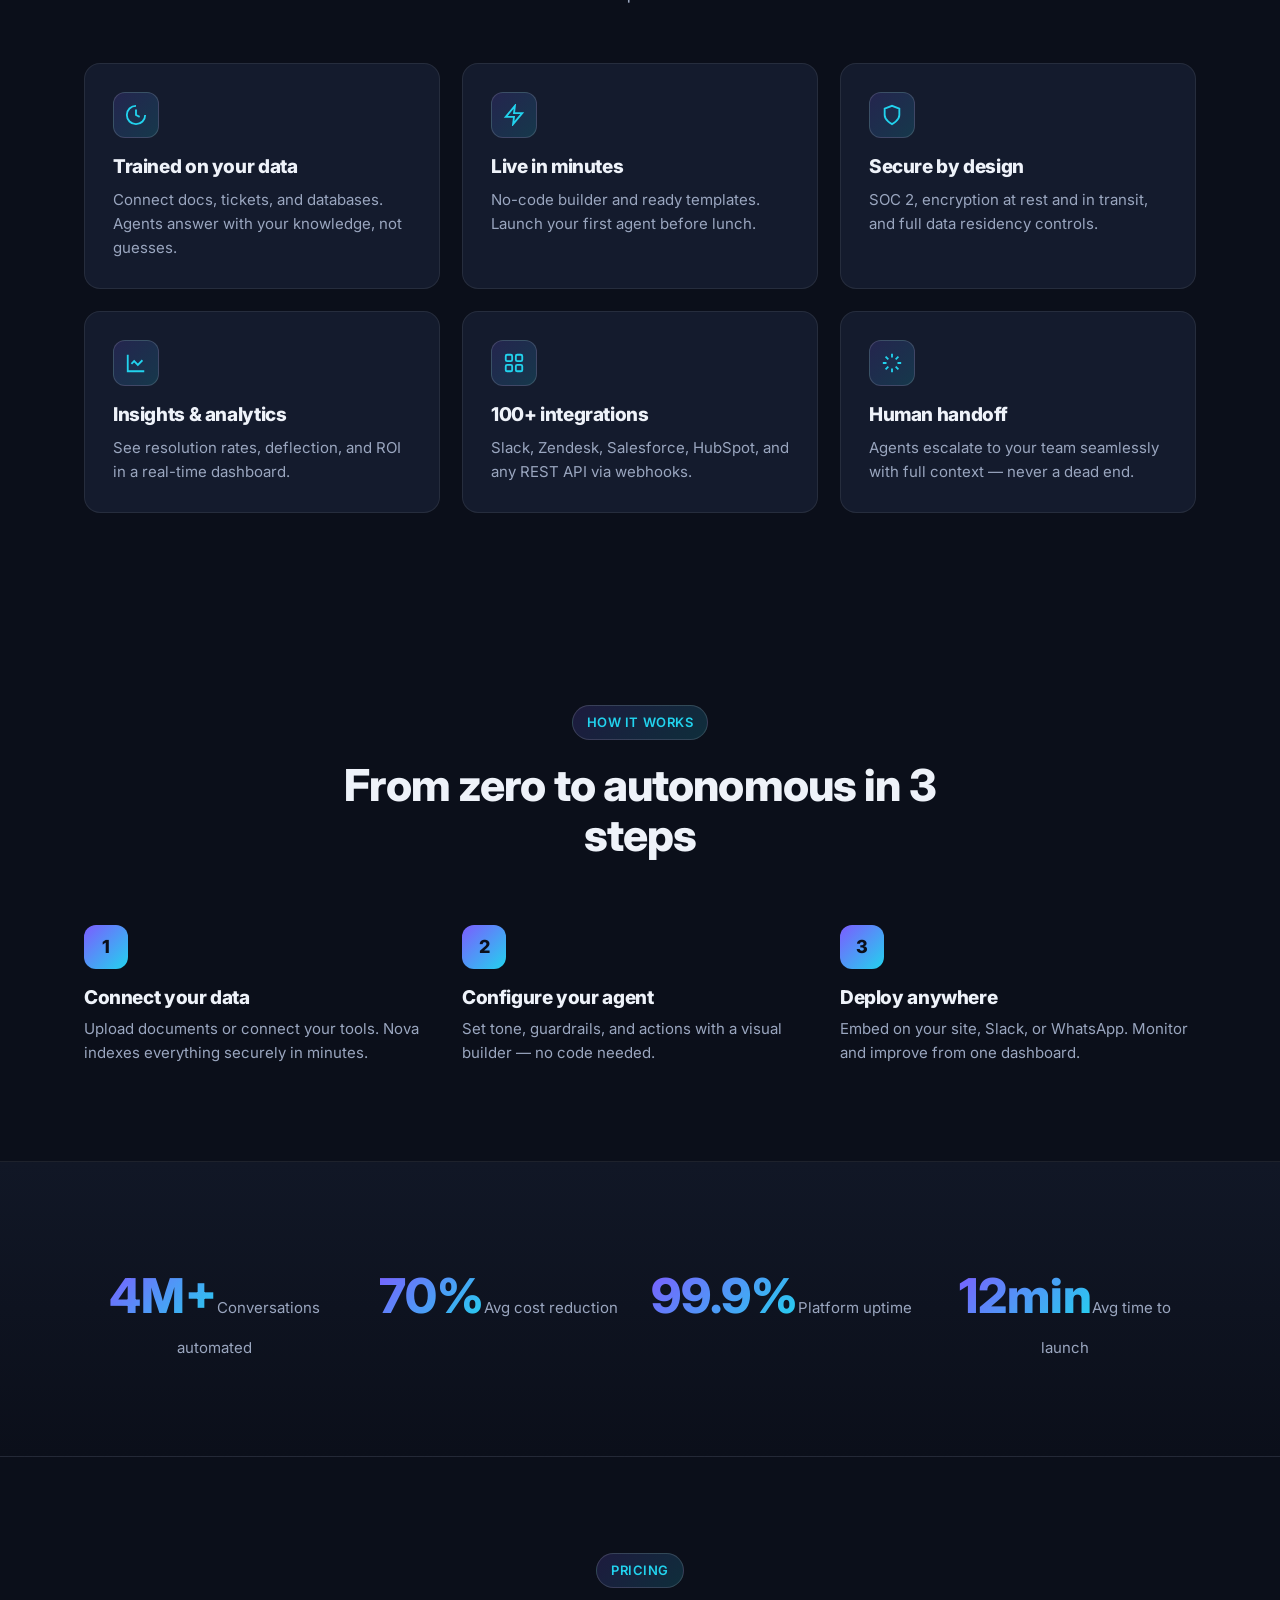
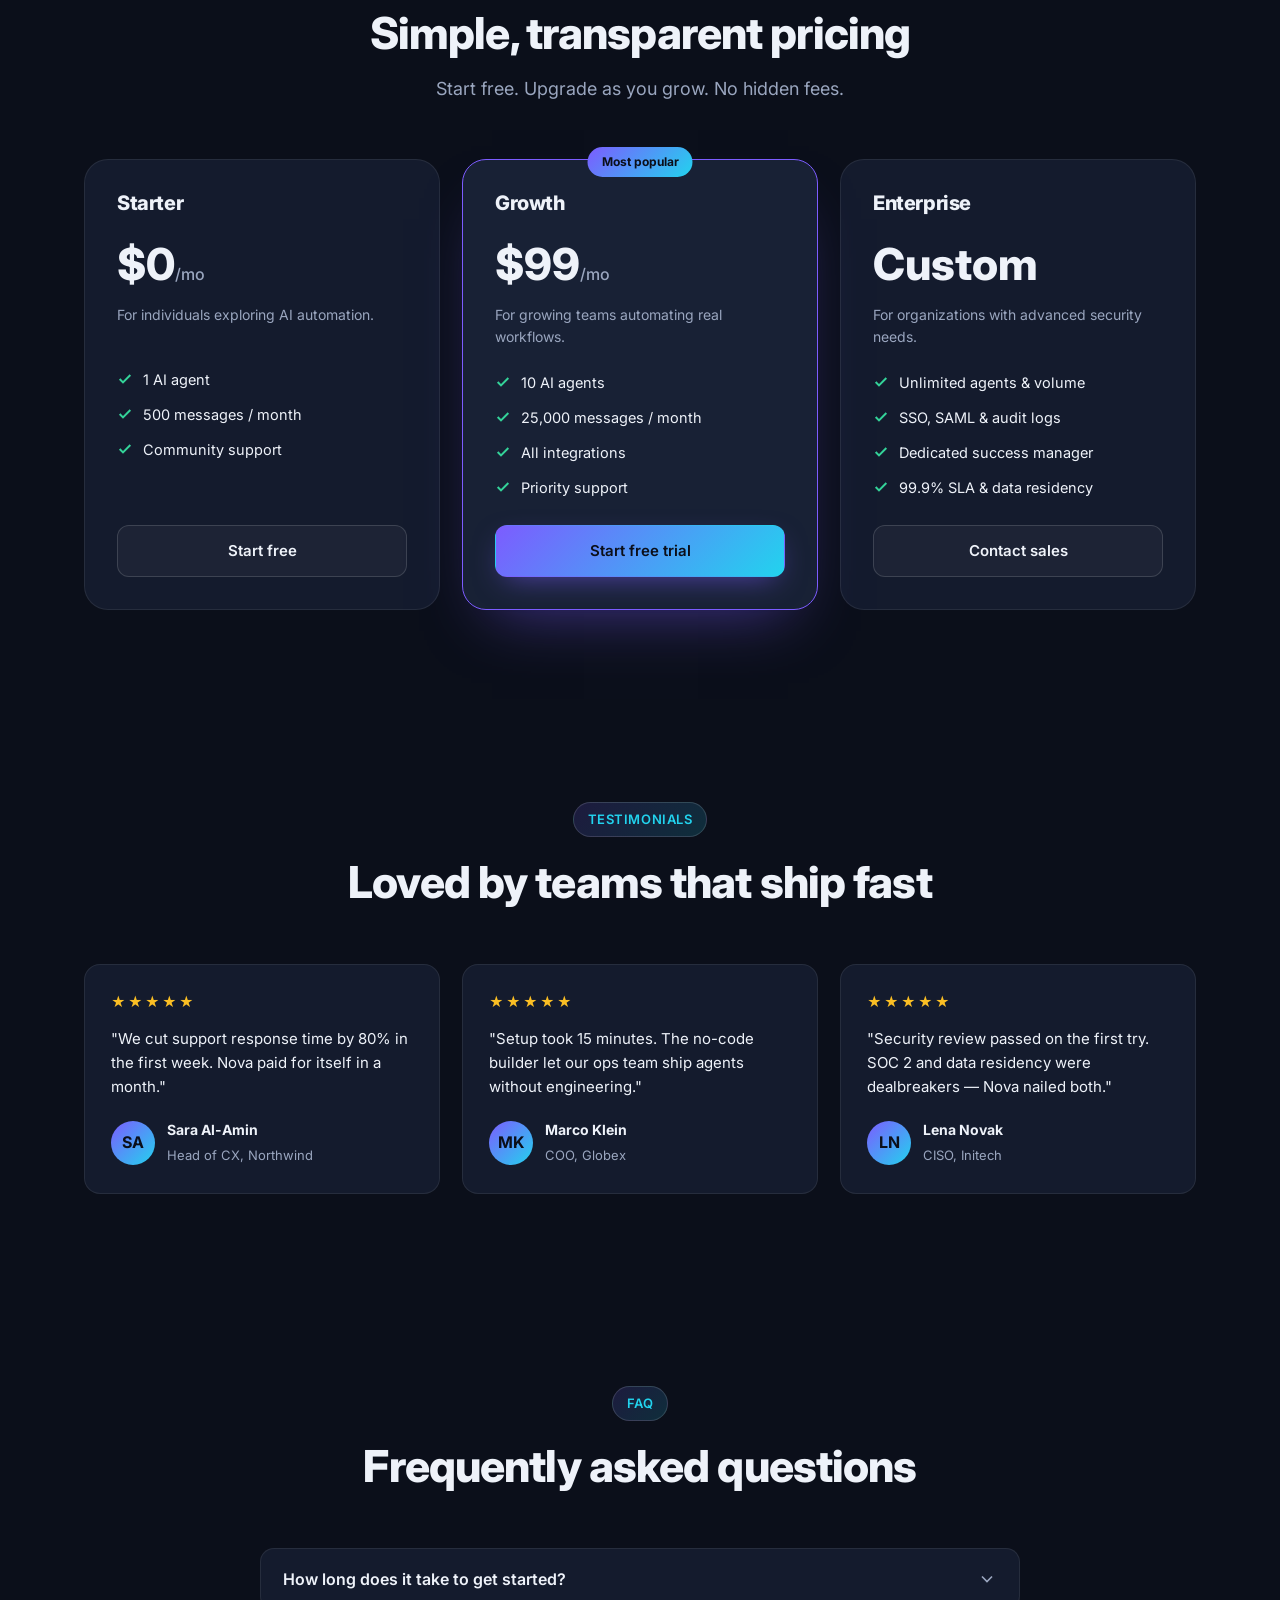
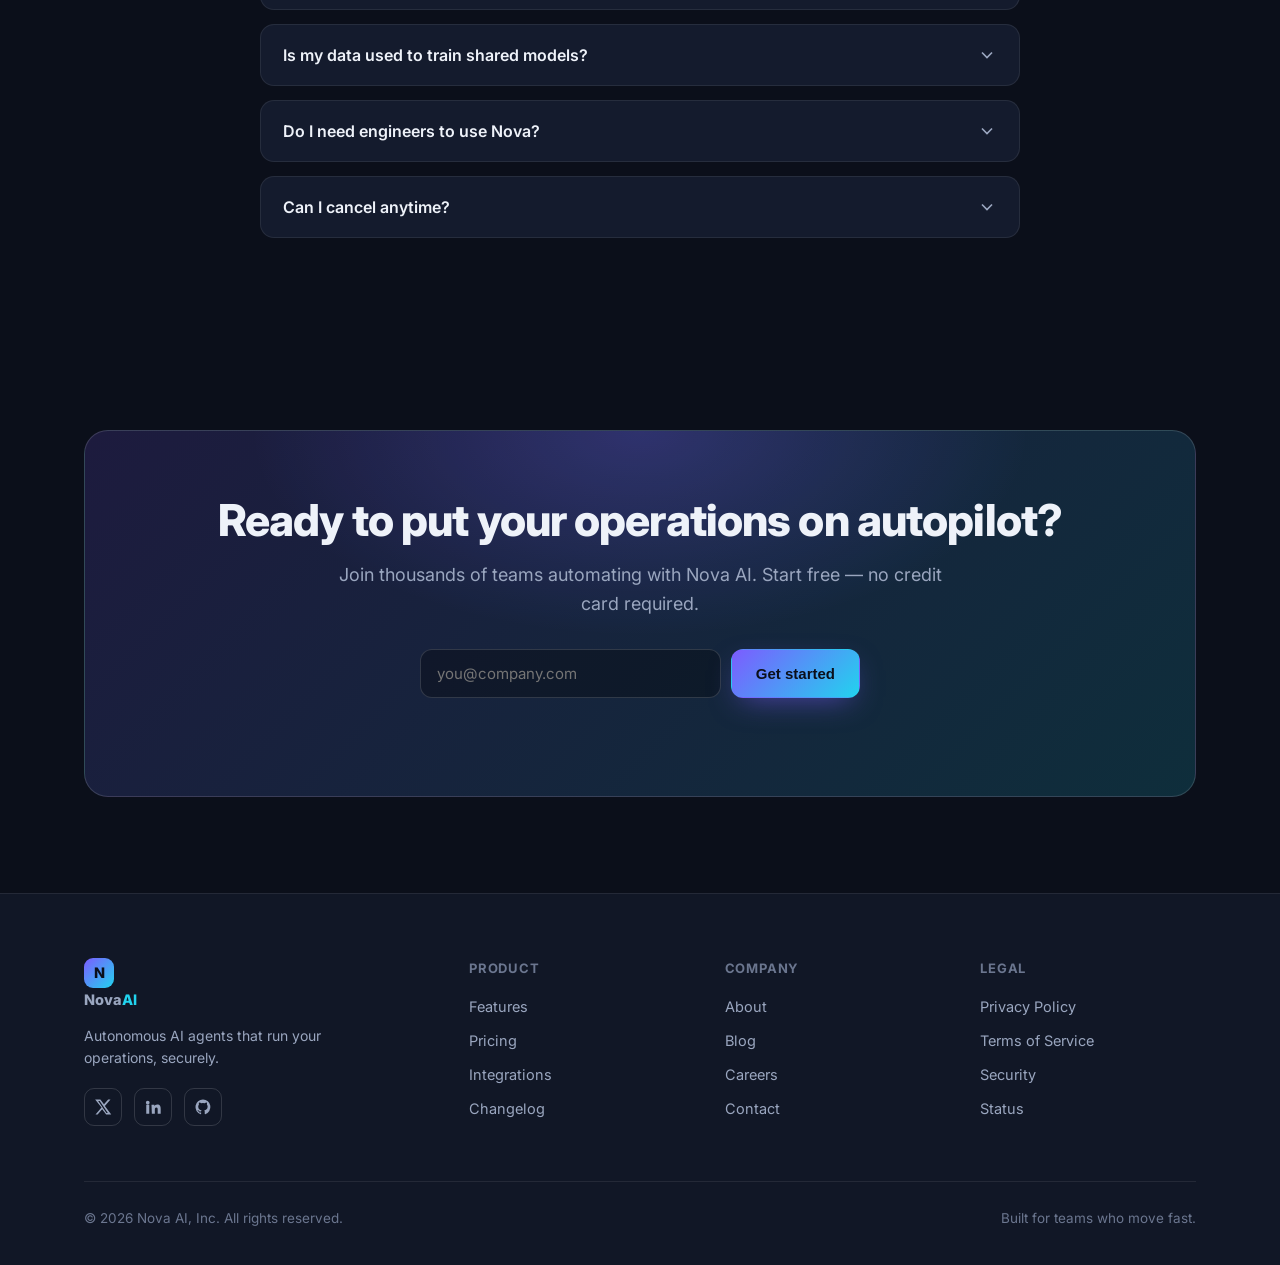
==== commit 4683fa52: "Add production-ready bilingual AI startup landing page Commercial-launch-ready single-file site (ind" ====
--- a/index.html
+++ b/index.html
@@ -1,216 +1,729 @@
 <!DOCTYPE html>
-<html lang="ar" dir="rtl">
+<html lang="en" dir="ltr">
 <head>
-<meta charset="utf-8">
-<meta name="viewport" content="width=device-width, initial-scale=1">
-<title>مكعب أنظمة الابتكار — NIS × SSI × TIS</title>
-<meta name="description" content="إطار تحليلي ثلاثي الأبعاد يَصِف كل نشاط ابتكاري كإحداثيٍّ دقيق عند تقاطع النظام الوطني والقطاعي والتكنولوجي للابتكار. استكشف المكعب التفاعلي بأمثلة حقيقية.">
-<meta property="og:title" content="مكعب أنظمة الابتكار — NIS × SSI × TIS">
-<meta property="og:description" content="ثلاث عدسات متعامدة لفهم الابتكار: أين يحدث، وفي أي قطاع، وحول أي تقنية.">
-<meta property="og:type" content="website">
-<meta name="theme-color" content="#070b16">
-<link rel="preconnect" href="https://fonts.googleapis.com">
-<link rel="preconnect" href="https://fonts.gstatic.com" crossorigin>
-<link href="https://fonts.googleapis.com/css2?family=IBM+Plex+Sans+Arabic:wght@400;500;600;700&family=Tajawal:wght@400;500;700;800;900&family=JetBrains+Mono:wght@400;600&display=swap" rel="stylesheet">
-<link rel="stylesheet" href="assets/css/style.css">
-<link rel="icon" href="data:image/svg+xml,%3Csvg xmlns='http://www.w3.org/2000/svg' viewBox='0 0 32 32'%3E%3Cdefs%3E%3ClinearGradient id='g' x1='0' y1='0' x2='1' y2='1'%3E%3Cstop offset='0' stop-color='%2322d3ee'/%3E%3Cstop offset='1' stop-color='%23c084fc'/%3E%3C/linearGradient%3E%3C/defs%3E%3Crect width='32' height='32' rx='8' fill='url(%23g)'/%3E%3Crect x='6.5' y='6.5' width='19' height='19' rx='4' fill='none' stroke='%23070b16' stroke-width='2.5'/%3E%3C/svg%3E">
+  <meta charset="UTF-8" />
+  <meta name="viewport" content="width=device-width, initial-scale=1.0" />
+
+  <!-- ============ SEO ============ -->
+  <title>Nova AI — AI Agents That Run Your Operations</title>
+  <meta name="description" content="Nova AI turns your company data into autonomous AI agents that automate support, sales, and operations — deployed in minutes, secure by design." />
+  <meta name="keywords" content="AI agents, automation, AI platform, business AI, customer support automation" />
+  <meta name="theme-color" content="#0b0f1a" />
+  <link rel="canonical" href="https://novaai.example.com/" />
+
+  <!-- ============ Open Graph / Social ============ -->
+  <meta property="og:type" content="website" />
+  <meta property="og:title" content="Nova AI — AI Agents That Run Your Operations" />
+  <meta property="og:description" content="Deploy autonomous AI agents trained on your data. Automate support, sales, and operations in minutes." />
+  <meta property="og:url" content="https://novaai.example.com/" />
+  <meta property="og:image" content="https://novaai.example.com/og-image.png" />
+  <meta name="twitter:card" content="summary_large_image" />
+  <meta name="twitter:title" content="Nova AI — AI Agents That Run Your Operations" />
+  <meta name="twitter:description" content="Deploy autonomous AI agents trained on your data. Automate support, sales, and operations in minutes." />
+
+  <!-- ============ Favicon (inline SVG) ============ -->
+  <link rel="icon" href="data:image/svg+xml,%3Csvg xmlns='http://www.w3.org/2000/svg' viewBox='0 0 32 32'%3E%3Cdefs%3E%3ClinearGradient id='g' x1='0' y1='0' x2='1' y2='1'%3E%3Cstop offset='0' stop-color='%237c5cff'/%3E%3Cstop offset='1' stop-color='%2322d3ee'/%3E%3C/linearGradient%3E%3C/defs%3E%3Crect width='32' height='32' rx='8' fill='%230b0f1a'/%3E%3Cpath d='M8 23V9l8 10 8-10v14' fill='none' stroke='url(%23g)' stroke-width='2.5' stroke-linecap='round' stroke-linejoin='round'/%3E%3C/svg%3E" />
+
+  <!-- ============ Fonts ============ -->
+  <link rel="preconnect" href="https://fonts.googleapis.com" />
+  <link rel="preconnect" href="https://fonts.gstatic.com" crossorigin />
+  <link href="https://fonts.googleapis.com/css2?family=Inter:wght@400;500;600;700;800&family=Tajawal:wght@400;500;700;800&display=swap" rel="stylesheet" />
+
+  <!-- ============ Structured Data (SEO) ============ -->
+  <script type="application/ld+json">
+  {
+    "@context": "https://schema.org",
+    "@type": "SoftwareApplication",
+    "name": "Nova AI",
+    "applicationCategory": "BusinessApplication",
+    "operatingSystem": "Web",
+    "offers": { "@type": "Offer", "price": "0", "priceCurrency": "USD" }
+  }
+  </script>
+
+  <style>
+    :root{
+      --bg:#0b0f1a; --bg-soft:#111726; --card:#141b2d; --card-2:#182135;
+      --line:rgba(255,255,255,.08); --line-2:rgba(255,255,255,.14);
+      --text:#eef2f9; --muted:#9aa6bf; --muted-2:#6b768f;
+      --brand:#7c5cff; --brand-2:#22d3ee; --accent:#34d399;
+      --grad:linear-gradient(135deg,#7c5cff 0%,#22d3ee 100%);
+      --grad-soft:linear-gradient(135deg,rgba(124,92,255,.16),rgba(34,211,238,.16));
+      --radius:16px; --radius-lg:24px; --shadow:0 20px 50px -20px rgba(0,0,0,.6);
+      --maxw:1160px;
+    }
+    *{box-sizing:border-box;margin:0;padding:0}
+    html{scroll-behavior:smooth}
+    body{
+      font-family:'Inter',system-ui,-apple-system,Segoe UI,Roboto,sans-serif;
+      background:var(--bg);color:var(--text);line-height:1.6;
+      -webkit-font-smoothing:antialiased;overflow-x:hidden;
+    }
+    html[dir="rtl"] body{font-family:'Tajawal','Inter',system-ui,sans-serif}
+    a{color:inherit;text-decoration:none}
+    img{max-width:100%;display:block}
+    .wrap{max-width:var(--maxw);margin:0 auto;padding:0 24px}
+    section{padding:96px 0;position:relative}
+    .eyebrow{
+      display:inline-flex;align-items:center;gap:8px;font-size:13px;font-weight:600;
+      letter-spacing:.04em;text-transform:uppercase;color:var(--brand-2);
+      background:var(--grad-soft);border:1px solid var(--line-2);
+      padding:6px 14px;border-radius:999px;margin-bottom:20px;
+    }
+    h1,h2,h3{line-height:1.15;font-weight:800;letter-spacing:-.02em}
+    h2{font-size:clamp(28px,4vw,44px)}
+    .lead{color:var(--muted);font-size:18px;max-width:620px}
+    .section-head{text-align:center;max-width:680px;margin:0 auto 56px}
+    .section-head .lead{margin:16px auto 0}
+
+    /* Buttons */
+    .btn{
+      display:inline-flex;align-items:center;justify-content:center;gap:8px;
+      font-weight:600;font-size:15px;padding:13px 24px;border-radius:12px;
+      cursor:pointer;border:1px solid transparent;transition:.2s ease;white-space:nowrap;
+    }
+    .btn-primary{background:var(--grad);color:#0b0f1a;box-shadow:0 10px 30px -10px rgba(124,92,255,.6)}
+    .btn-primary:hover{transform:translateY(-2px);box-shadow:0 16px 40px -12px rgba(124,92,255,.7)}
+    .btn-ghost{background:rgba(255,255,255,.04);border-color:var(--line-2);color:var(--text)}
+    .btn-ghost:hover{background:rgba(255,255,255,.09)}
+    .btn-lg{padding:16px 30px;font-size:16px}
+
+    /* Nav */
+    header.nav{position:sticky;top:0;z-index:50;backdrop-filter:blur(14px);
+      background:rgba(11,15,26,.72);border-bottom:1px solid var(--line)}
+    .nav-inner{display:flex;align-items:center;justify-content:space-between;height:68px}
+    .logo{display:flex;align-items:center;gap:10px;font-weight:800;font-size:19px}
+    .logo .mark{width:30px;height:30px;border-radius:9px;background:var(--grad);
+      display:grid;place-items:center;color:#0b0f1a;font-weight:800}
+    .nav-links{display:flex;align-items:center;gap:30px}
+    .nav-links a{color:var(--muted);font-size:15px;font-weight:500;transition:.2s}
+    .nav-links a:hover{color:var(--text)}
+    .nav-actions{display:flex;align-items:center;gap:12px}
+    .lang-toggle{background:rgba(255,255,255,.05);border:1px solid var(--line-2);
+      color:var(--text);border-radius:10px;padding:9px 14px;font-weight:600;
+      font-size:14px;cursor:pointer;transition:.2s}
+    .lang-toggle:hover{background:rgba(255,255,255,.1)}
+    .menu-btn{display:none;background:none;border:1px solid var(--line-2);
+      border-radius:10px;padding:8px 10px;cursor:pointer}
+    .menu-btn span{display:block;width:20px;height:2px;background:var(--text);margin:4px 0}
+
+    /* Hero */
+    .hero{padding:80px 0 60px;text-align:center;position:relative;overflow:hidden}
+    .hero::before{content:"";position:absolute;inset:0;z-index:-1;
+      background:radial-gradient(60% 50% at 50% 0%,rgba(124,92,255,.22),transparent 70%),
+                 radial-gradient(40% 40% at 80% 20%,rgba(34,211,238,.15),transparent 70%)}
+    .hero h1{font-size:clamp(34px,6vw,64px);max-width:900px;margin:22px auto 0}
+    .hero h1 .grad{background:var(--grad);-webkit-background-clip:text;background-clip:text;color:transparent}
+    .hero .lead{margin:22px auto 0;font-size:clamp(17px,2.2vw,20px)}
+    .hero-cta{display:flex;gap:14px;justify-content:center;flex-wrap:wrap;margin-top:34px}
+    .trust-line{margin-top:22px;color:var(--muted-2);font-size:14px;display:flex;
+      gap:8px;align-items:center;justify-content:center;flex-wrap:wrap}
+    .trust-line svg{color:var(--accent)}
+
+    /* Product mockup */
+    .mockup{max-width:960px;margin:56px auto 0;border-radius:var(--radius-lg);
+      border:1px solid var(--line-2);background:linear-gradient(180deg,var(--card-2),var(--card));
+      box-shadow:var(--shadow);overflow:hidden}
+    .mockup-bar{display:flex;align-items:center;gap:8px;padding:14px 18px;border-bottom:1px solid var(--line)}
+    .dot{width:11px;height:11px;border-radius:50%}
+    .mockup-body{display:grid;grid-template-columns:200px 1fr;min-height:320px}
+    .mk-side{border-inline-end:1px solid var(--line);padding:18px 16px;background:rgba(0,0,0,.15)}
+    .mk-side .item{height:12px;border-radius:6px;background:rgba(255,255,255,.06);margin-bottom:14px}
+    .mk-side .item.active{background:var(--grad-soft);border:1px solid var(--line-2)}
+    .mk-main{padding:24px}
+    .mk-row{display:flex;gap:16px;margin-bottom:16px;flex-wrap:wrap}
+    .mk-stat{flex:1;min-width:120px;background:var(--card-2);border:1px solid var(--line);
+      border-radius:12px;padding:16px}
+    .mk-stat b{font-size:24px;display:block;background:var(--grad);-webkit-background-clip:text;
+      background-clip:text;color:transparent}
+    .mk-stat span{font-size:12px;color:var(--muted)}
+    .mk-chart{height:150px;background:
+      linear-gradient(180deg,rgba(124,92,255,.18),transparent),
+      var(--card-2);border:1px solid var(--line);border-radius:12px;
+      position:relative;overflow:hidden;display:flex;align-items:flex-end;gap:8px;padding:16px}
+    .bar{flex:1;background:var(--grad);border-radius:6px 6px 0 0;opacity:.85}
+
+    /* Logos */
+    .logos{padding:48px 0}
+    .logos p{text-align:center;color:var(--muted-2);font-size:13px;
+      text-transform:uppercase;letter-spacing:.08em;margin-bottom:26px}
+    .logo-row{display:flex;justify-content:center;align-items:center;gap:48px;flex-wrap:wrap;opacity:.75}
+    .logo-row span{font-weight:700;font-size:20px;color:var(--muted);letter-spacing:-.01em}
+
+    /* Features */
+    .grid{display:grid;gap:22px}
+    .features .grid{grid-template-columns:repeat(3,1fr)}
+    .card{background:var(--card);border:1px solid var(--line);border-radius:var(--radius);
+      padding:28px;transition:.25s ease}
+    .card:hover{border-color:var(--line-2);transform:translateY(-4px);background:var(--card-2)}
+    .card .ico{width:46px;height:46px;border-radius:12px;background:var(--grad-soft);
+      border:1px solid var(--line-2);display:grid;place-items:center;margin-bottom:18px;color:var(--brand-2)}
+    .card h3{font-size:19px;margin-bottom:10px}
+    .card p{color:var(--muted);font-size:15px}
+
+    /* How it works */
+    .steps .grid{grid-template-columns:repeat(3,1fr)}
+    .step{position:relative;padding-top:8px}
+    .step .num{width:44px;height:44px;border-radius:12px;background:var(--grad);
+      color:#0b0f1a;font-weight:800;display:grid;place-items:center;font-size:18px;margin-bottom:18px}
+    .step h3{font-size:19px;margin-bottom:8px}
+    .step p{color:var(--muted);font-size:15px}
+
+    /* Stats band */
+    .stats{background:linear-gradient(180deg,var(--bg-soft),var(--bg));
+      border-top:1px solid var(--line);border-bottom:1px solid var(--line)}
+    .stats .grid{grid-template-columns:repeat(4,1fr);text-align:center}
+    .stat b{font-size:clamp(32px,5vw,48px);font-weight:800;background:var(--grad);
+      -webkit-background-clip:text;background-clip:text;color:transparent}
+    .stat span{color:var(--muted);font-size:15px}
+
+    /* Pricing */
+    .pricing .grid{grid-template-columns:repeat(3,1fr);align-items:stretch}
+    .price-card{background:var(--card);border:1px solid var(--line);border-radius:var(--radius-lg);
+      padding:32px;display:flex;flex-direction:column}
+    .price-card.popular{border-color:var(--brand);background:var(--card-2);
+      box-shadow:0 30px 60px -30px rgba(124,92,255,.5);position:relative}
+    .badge-pop{position:absolute;top:-13px;inset-inline-start:50%;transform:translateX(-50%);
+      background:var(--grad);color:#0b0f1a;font-size:12px;font-weight:700;padding:5px 14px;border-radius:999px}
+    html[dir="rtl"] .badge-pop{transform:translateX(50%)}
+    .price-card h3{font-size:20px}
+    .price-card .price{font-size:44px;font-weight:800;margin:14px 0 4px}
+    .price-card .price span{font-size:16px;color:var(--muted);font-weight:500}
+    .price-card .desc{color:var(--muted);font-size:14px;margin-bottom:22px;min-height:42px}
+    .price-card ul{list-style:none;margin:0 0 26px;display:grid;gap:12px}
+    .price-card li{display:flex;gap:10px;align-items:flex-start;font-size:14.5px;color:var(--text)}
+    .price-card li svg{color:var(--accent);flex-shrink:0;margin-top:3px}
+    .price-card .btn{margin-top:auto;width:100%}
+
+    /* Testimonials */
+    .testi .grid{grid-template-columns:repeat(3,1fr)}
+    .quote{background:var(--card);border:1px solid var(--line);border-radius:var(--radius);padding:26px}
+    .quote p{font-size:15px;color:var(--text);margin-bottom:20px}
+    .who{display:flex;align-items:center;gap:12px}
+    .avatar{width:44px;height:44px;border-radius:50%;background:var(--grad);
+      display:grid;place-items:center;font-weight:700;color:#0b0f1a}
+    .who b{font-size:14px;display:block}
+    .who span{font-size:13px;color:var(--muted)}
+    .stars{color:#fbbf24;margin-bottom:14px;font-size:14px;letter-spacing:2px}
+
+    /* FAQ */
+    .faq-list{max-width:760px;margin:0 auto;display:grid;gap:14px}
+    .faq-item{background:var(--card);border:1px solid var(--line);border-radius:14px;overflow:hidden}
+    .faq-q{width:100%;text-align:start;background:none;border:none;color:var(--text);
+      font-size:16px;font-weight:600;padding:20px 22px;cursor:pointer;display:flex;
+      justify-content:space-between;align-items:center;gap:16px;font-family:inherit}
+    .faq-q .chev{transition:.3s;color:var(--muted);flex-shrink:0}
+    .faq-item.open .chev{transform:rotate(180deg)}
+    .faq-a{max-height:0;overflow:hidden;transition:max-height .3s ease;color:var(--muted);font-size:15px}
+    .faq-a div{padding:0 22px 20px}
+
+    /* Final CTA */
+    .cta-final{text-align:center}
+    .cta-box{background:var(--grad-soft);border:1px solid var(--line-2);
+      border-radius:var(--radius-lg);padding:64px 32px;position:relative;overflow:hidden}
+    .cta-box::before{content:"";position:absolute;inset:0;z-index:-1;
+      background:radial-gradient(50% 80% at 50% 0%,rgba(124,92,255,.25),transparent 70%)}
+    .cta-box h2{margin-bottom:16px}
+    .cta-box .lead{margin:0 auto 30px}
+    .newsletter{display:flex;gap:10px;max-width:440px;margin:0 auto;flex-wrap:wrap}
+    .newsletter input{flex:1;min-width:200px;background:rgba(0,0,0,.3);border:1px solid var(--line-2);
+      color:var(--text);border-radius:12px;padding:14px 16px;font-size:15px;font-family:inherit;outline:none}
+    .newsletter input:focus{border-color:var(--brand)}
+
+    /* Footer */
+    footer{border-top:1px solid var(--line);padding:64px 0 36px;background:var(--bg-soft)}
+    .foot-grid{display:grid;grid-template-columns:1.6fr 1fr 1fr 1fr;gap:40px;margin-bottom:44px}
+    .foot-col h4{font-size:13px;text-transform:uppercase;letter-spacing:.06em;
+      color:var(--muted-2);margin-bottom:16px}
+    .foot-col a{display:block;color:var(--muted);font-size:14.5px;margin-bottom:11px;transition:.2s}
+    .foot-col a:hover{color:var(--text)}
+    .foot-brand p{color:var(--muted);font-size:14px;margin:14px 0 18px;max-width:280px}
+    .socials{display:flex;gap:12px}
+    .socials a{width:38px;height:38px;border-radius:10px;border:1px solid var(--line-2);
+      display:grid;place-items:center;color:var(--muted);transition:.2s}
+    .socials a:hover{color:var(--text);border-color:var(--brand);background:rgba(124,92,255,.1)}
+    .foot-bottom{border-top:1px solid var(--line);padding-top:26px;display:flex;
+      justify-content:space-between;align-items:center;gap:16px;flex-wrap:wrap;
+      color:var(--muted-2);font-size:13.5px}
+    .foot-bottom a{color:var(--muted-2)}
+    .foot-bottom a:hover{color:var(--text)}
+
+    /* Reveal on scroll */
+    .reveal{opacity:0;transform:translateY(24px);transition:.7s cubic-bezier(.2,.7,.2,1)}
+    .reveal.in{opacity:1;transform:none}
+
+    /* Mobile */
+    @media (max-width:900px){
+      .features .grid,.steps .grid,.pricing .grid,.testi .grid{grid-template-columns:1fr}
+      .stats .grid{grid-template-columns:repeat(2,1fr);gap:32px}
+      .foot-grid{grid-template-columns:1fr 1fr}
+      .mockup-body{grid-template-columns:1fr}
+      .mk-side{display:none}
+      .nav-links{display:none;position:absolute;top:68px;inset-inline:0;flex-direction:column;
+        background:var(--bg-soft);border-bottom:1px solid var(--line);padding:20px 24px;gap:18px}
+      .nav-links.show{display:flex}
+      .menu-btn{display:block}
+      .nav-links a{font-size:16px}
+      section{padding:72px 0}
+    }
+    @media (max-width:520px){
+      .stats .grid,.foot-grid{grid-template-columns:1fr}
+      .foot-bottom{flex-direction:column;text-align:center}
+    }
+    /* Accessibility */
+    :focus-visible{outline:2px solid var(--brand-2);outline-offset:3px;border-radius:6px}
+    @media (prefers-reduced-motion:reduce){*{transition:none!important;scroll-behavior:auto}}
+  </style>
 </head>
 <body>
-<div class="scroll-progress" id="scrollProgress"></div>
-<div class="bg-aura"></div>
-<div class="bg-grid"></div>
-<div class="bg-noise"></div>
-
-<!-- ===================== NAV ===================== -->
-<header class="nav" id="nav">
-  <div class="container nav-inner">
-    <a class="brand" href="#top"><span class="cube"></span><span>مكعب أنظمة الابتكار</span></a>
-    <button class="nav-toggle" id="navToggle" aria-label="القائمة" aria-expanded="false">☰</button>
-    <nav class="nav-links" id="navLinks">
-      <a href="#explorer">المستكشف</a>
-      <a href="#axes">المحاور الثلاثة</a>
-      <a href="#functions">وظائف TIS</a>
-      <a href="#method">المنهجية</a>
-      <a href="#explorer" class="nav-cta">جرّب المكعب</a>
-    </nav>
-  </div>
-</header>
-
-<main id="top">
-
-<!-- ===================== HERO ===================== -->
-<section class="hero">
-  <div class="container">
-    <span class="eyebrow reveal"><span class="dot"></span>NIS · X &nbsp;×&nbsp; SSI · Y &nbsp;×&nbsp; TIS · Z</span>
-    <h1 class="hero-title reveal">إطارٌ تحليليٌّ للابتكار في <span class="gradient-text">ثلاثة أبعاد متعامدة</span></h1>
-    <p class="hero-sub reveal">كل نشاط ابتكاري ليس نقطةً معلّقة في الفراغ، بل إحداثيٌّ دقيق عند تقاطع ثلاثة أنظمة مستقلة:
-      <b>أين</b> يحدث (وطنيًا)، و<b>في أي قطاع</b>، و<b>حول أي تقنية</b>.
-      هذا الموقع يُحوّل النموذج النظري إلى مكعبٍ تفاعليٍّ يمكنك تدويره واستكشافه بأمثلة حقيقية.</p>
-    <div class="hero-actions reveal">
-      <a href="#explorer" class="btn btn-primary">استكشف المكعب التفاعلي ↙</a>
-      <a href="#axes" class="btn btn-ghost">تعرّف على المحاور</a>
+
+  <!-- ================= NAV ================= -->
+  <header class="nav">
+    <div class="wrap nav-inner">
+      <a class="logo" href="#top" aria-label="Nova AI home">
+        <span class="mark">N</span> Nova<span style="color:var(--brand-2)">AI</span>
+      </a>
+      <nav class="nav-links" id="navLinks" aria-label="Main">
+        <a href="#features" data-i18n="nav.features">Features</a>
+        <a href="#how" data-i18n="nav.how">How it works</a>
+        <a href="#pricing" data-i18n="nav.pricing">Pricing</a>
+        <a href="#faq" data-i18n="nav.faq">FAQ</a>
+      </nav>
+      <div class="nav-actions">
+        <button class="lang-toggle" id="langToggle" aria-label="Switch language">العربية</button>
+        <a href="#" class="btn btn-ghost" style="padding:9px 16px" data-i18n="nav.signin">Sign in</a>
+        <a href="#pricing" class="btn btn-primary" style="padding:9px 18px" data-i18n="nav.cta">Get started</a>
+        <button class="menu-btn" id="menuBtn" aria-label="Menu" aria-expanded="false">
+          <span></span><span></span><span></span>
+        </button>
+      </div>
     </div>
-    <div class="hero-stats reveal">
-      <div class="stat"><div class="n x">NIS</div><div class="l">النظام الوطني — أين؟</div></div>
-      <div class="stat"><div class="n y">SSI</div><div class="l">النظام القطاعي — أي قطاع؟</div></div>
-      <div class="stat"><div class="n z">TIS</div><div class="l">النظام التكنولوجي — أي تقنية؟</div></div>
+  </header>
+
+  <main id="top">
+
+    <!-- ================= HERO ================= -->
+    <section class="hero">
+      <div class="wrap">
+        <span class="eyebrow reveal">🚀 <span data-i18n="hero.eyebrow">Now in public beta</span></span>
+        <h1 class="reveal" data-i18n-html="hero.title">
+          Deploy <span class="grad">AI agents</span> that run your operations
+        </h1>
+        <p class="lead reveal" data-i18n="hero.lead">
+          Nova AI turns your company data into autonomous agents that automate support,
+          sales, and back-office work — live in minutes, secure by design.
+        </p>
+        <div class="hero-cta reveal">
+          <a href="#pricing" class="btn btn-primary btn-lg" data-i18n="hero.cta1">Start free trial</a>
+          <a href="#how" class="btn btn-ghost btn-lg" data-i18n="hero.cta2">See how it works</a>
+        </div>
+        <div class="trust-line reveal">
+          <svg width="16" height="16" viewBox="0 0 24 24" fill="none" stroke="currentColor" stroke-width="2.5"><path d="M20 6 9 17l-5-5"/></svg>
+          <span data-i18n="hero.trust">No credit card required · SOC 2 compliant · Cancel anytime</span>
+        </div>
+
+        <!-- Product mockup -->
+        <div class="mockup reveal" aria-hidden="true">
+          <div class="mockup-bar">
+            <span class="dot" style="background:#ff5f57"></span>
+            <span class="dot" style="background:#febc2e"></span>
+            <span class="dot" style="background:#28c840"></span>
+          </div>
+          <div class="mockup-body">
+            <div class="mk-side">
+              <div class="item active"></div><div class="item"></div>
+              <div class="item"></div><div class="item"></div><div class="item"></div>
+            </div>
+            <div class="mk-main">
+              <div class="mk-row">
+                <div class="mk-stat"><b>98.4%</b><span data-i18n="mk.resolved">Auto-resolved</span></div>
+                <div class="mk-stat"><b>1.2s</b><span data-i18n="mk.response">Avg response</span></div>
+                <div class="mk-stat"><b>24/7</b><span data-i18n="mk.uptime">Always on</span></div>
+              </div>
+              <div class="mk-chart">
+                <div class="bar" style="height:40%"></div><div class="bar" style="height:65%"></div>
+                <div class="bar" style="height:50%"></div><div class="bar" style="height:80%"></div>
+                <div class="bar" style="height:72%"></div><div class="bar" style="height:95%"></div>
+                <div class="bar" style="height:60%"></div><div class="bar" style="height:88%"></div>
+              </div>
+            </div>
+          </div>
+        </div>
+      </div>
+    </section>
+
+    <!-- ================= LOGOS ================= -->
+    <section class="logos">
+      <div class="wrap">
+        <p data-i18n="logos.title">Trusted by forward-thinking teams</p>
+        <div class="logo-row">
+          <span>Acme Corp</span><span>Northwind</span><span>Globex</span>
+          <span>Initech</span><span>Umbrella</span><span>Hooli</span>
+        </div>
+      </div>
+    </section>
+
+    <!-- ================= FEATURES ================= -->
+    <section class="features" id="features">
+      <div class="wrap">
+        <div class="section-head reveal">
+          <span class="eyebrow" data-i18n="features.eyebrow">Capabilities</span>
+          <h2 data-i18n="features.title">Everything you need to automate with AI</h2>
+          <p class="lead" data-i18n="features.lead">Powerful out of the box, customizable to your workflows — no ML team required.</p>
+        </div>
+        <div class="grid">
+          <div class="card reveal">
+            <div class="ico"><svg width="22" height="22" viewBox="0 0 24 24" fill="none" stroke="currentColor" stroke-width="2"><path d="M12 2a10 10 0 1 0 10 10"/><path d="M12 6v6l4 2"/></svg></div>
+            <h3 data-i18n="feat.1.t">Trained on your data</h3>
+            <p data-i18n="feat.1.d">Connect docs, tickets, and databases. Agents answer with your knowledge, not guesses.</p>
+          </div>
+          <div class="card reveal">
+            <div class="ico"><svg width="22" height="22" viewBox="0 0 24 24" fill="none" stroke="currentColor" stroke-width="2"><path d="M13 2 3 14h9l-1 8 10-12h-9z"/></svg></div>
+            <h3 data-i18n="feat.2.t">Live in minutes</h3>
+            <p data-i18n="feat.2.d">No-code builder and ready templates. Launch your first agent before lunch.</p>
+          </div>
+          <div class="card reveal">
+            <div class="ico"><svg width="22" height="22" viewBox="0 0 24 24" fill="none" stroke="currentColor" stroke-width="2"><path d="M12 22s8-4 8-10V5l-8-3-8 3v7c0 6 8 10 8 10z"/></svg></div>
+            <h3 data-i18n="feat.3.t">Secure by design</h3>
+            <p data-i18n="feat.3.d">SOC 2, encryption at rest and in transit, and full data residency controls.</p>
+          </div>
+          <div class="card reveal">
+            <div class="ico"><svg width="22" height="22" viewBox="0 0 24 24" fill="none" stroke="currentColor" stroke-width="2"><path d="M3 3v18h18"/><path d="m19 9-5 5-4-4-3 3"/></svg></div>
+            <h3 data-i18n="feat.4.t">Insights &amp; analytics</h3>
+            <p data-i18n="feat.4.d">See resolution rates, deflection, and ROI in a real-time dashboard.</p>
+          </div>
+          <div class="card reveal">
+            <div class="ico"><svg width="22" height="22" viewBox="0 0 24 24" fill="none" stroke="currentColor" stroke-width="2"><rect x="3" y="3" width="7" height="7" rx="1.5"/><rect x="14" y="3" width="7" height="7" rx="1.5"/><rect x="3" y="14" width="7" height="7" rx="1.5"/><rect x="14" y="14" width="7" height="7" rx="1.5"/></svg></div>
+            <h3 data-i18n="feat.5.t">100+ integrations</h3>
+            <p data-i18n="feat.5.d">Slack, Zendesk, Salesforce, HubSpot, and any REST API via webhooks.</p>
+          </div>
+          <div class="card reveal">
+            <div class="ico"><svg width="22" height="22" viewBox="0 0 24 24" fill="none" stroke="currentColor" stroke-width="2"><path d="M12 2v4M12 18v4M2 12h4M18 12h4M5 5l3 3M16 16l3 3M19 5l-3 3M8 16l-3 3"/></svg></div>
+            <h3 data-i18n="feat.6.t">Human handoff</h3>
+            <p data-i18n="feat.6.d">Agents escalate to your team seamlessly with full context — never a dead end.</p>
+          </div>
+        </div>
+      </div>
+    </section>
+
+    <!-- ================= HOW IT WORKS ================= -->
+    <section class="steps" id="how">
+      <div class="wrap">
+        <div class="section-head reveal">
+          <span class="eyebrow" data-i18n="how.eyebrow">How it works</span>
+          <h2 data-i18n="how.title">From zero to autonomous in 3 steps</h2>
+        </div>
+        <div class="grid">
+          <div class="step reveal">
+            <div class="num">1</div>
+            <h3 data-i18n="how.1.t">Connect your data</h3>
+            <p data-i18n="how.1.d">Upload documents or connect your tools. Nova indexes everything securely in minutes.</p>
+          </div>
+          <div class="step reveal">
+            <div class="num">2</div>
+            <h3 data-i18n="how.2.t">Configure your agent</h3>
+            <p data-i18n="how.2.d">Set tone, guardrails, and actions with a visual builder — no code needed.</p>
+          </div>
+          <div class="step reveal">
+            <div class="num">3</div>
+            <h3 data-i18n="how.3.t">Deploy anywhere</h3>
+            <p data-i18n="how.3.d">Embed on your site, Slack, or WhatsApp. Monitor and improve from one dashboard.</p>
+          </div>
+        </div>
+      </div>
+    </section>
+
+    <!-- ================= STATS ================= -->
+    <section class="stats">
+      <div class="wrap">
+        <div class="grid">
+          <div class="stat reveal"><b>4M+</b><span data-i18n="stat.1">Conversations automated</span></div>
+          <div class="stat reveal"><b>70%</b><span data-i18n="stat.2">Avg cost reduction</span></div>
+          <div class="stat reveal"><b>99.9%</b><span data-i18n="stat.3">Platform uptime</span></div>
+          <div class="stat reveal"><b>12min</b><span data-i18n="stat.4">Avg time to launch</span></div>
+        </div>
+      </div>
+    </section>
+
+    <!-- ================= PRICING ================= -->
+    <section class="pricing" id="pricing">
+      <div class="wrap">
+        <div class="section-head reveal">
+          <span class="eyebrow" data-i18n="pricing.eyebrow">Pricing</span>
+          <h2 data-i18n="pricing.title">Simple, transparent pricing</h2>
+          <p class="lead" data-i18n="pricing.lead">Start free. Upgrade as you grow. No hidden fees.</p>
+        </div>
+        <div class="grid">
+          <div class="price-card reveal">
+            <h3 data-i18n="plan.1.name">Starter</h3>
+            <div class="price">$0<span data-i18n="plan.mo">/mo</span></div>
+            <p class="desc" data-i18n="plan.1.desc">For individuals exploring AI automation.</p>
+            <ul>
+              <li><svg width="16" height="16" viewBox="0 0 24 24" fill="none" stroke="currentColor" stroke-width="3"><path d="M20 6 9 17l-5-5"/></svg><span data-i18n="plan.1.f1">1 AI agent</span></li>
+              <li><svg width="16" height="16" viewBox="0 0 24 24" fill="none" stroke="currentColor" stroke-width="3"><path d="M20 6 9 17l-5-5"/></svg><span data-i18n="plan.1.f2">500 messages / month</span></li>
+              <li><svg width="16" height="16" viewBox="0 0 24 24" fill="none" stroke="currentColor" stroke-width="3"><path d="M20 6 9 17l-5-5"/></svg><span data-i18n="plan.1.f3">Community support</span></li>
+            </ul>
+            <a href="#" class="btn btn-ghost" data-i18n="plan.1.cta">Start free</a>
+          </div>
+          <div class="price-card popular reveal">
+            <span class="badge-pop" data-i18n="plan.popular">Most popular</span>
+            <h3 data-i18n="plan.2.name">Growth</h3>
+            <div class="price">$99<span data-i18n="plan.mo">/mo</span></div>
+            <p class="desc" data-i18n="plan.2.desc">For growing teams automating real workflows.</p>
+            <ul>
+              <li><svg width="16" height="16" viewBox="0 0 24 24" fill="none" stroke="currentColor" stroke-width="3"><path d="M20 6 9 17l-5-5"/></svg><span data-i18n="plan.2.f1">10 AI agents</span></li>
+              <li><svg width="16" height="16" viewBox="0 0 24 24" fill="none" stroke="currentColor" stroke-width="3"><path d="M20 6 9 17l-5-5"/></svg><span data-i18n="plan.2.f2">25,000 messages / month</span></li>
+              <li><svg width="16" height="16" viewBox="0 0 24 24" fill="none" stroke="currentColor" stroke-width="3"><path d="M20 6 9 17l-5-5"/></svg><span data-i18n="plan.2.f3">All integrations</span></li>
+              <li><svg width="16" height="16" viewBox="0 0 24 24" fill="none" stroke="currentColor" stroke-width="3"><path d="M20 6 9 17l-5-5"/></svg><span data-i18n="plan.2.f4">Priority support</span></li>
+            </ul>
+            <a href="#" class="btn btn-primary" data-i18n="plan.2.cta">Start free trial</a>
+          </div>
+          <div class="price-card reveal">
+            <h3 data-i18n="plan.3.name">Enterprise</h3>
+            <div class="price" data-i18n="plan.3.price">Custom</div>
+            <p class="desc" data-i18n="plan.3.desc">For organizations with advanced security needs.</p>
+            <ul>
+              <li><svg width="16" height="16" viewBox="0 0 24 24" fill="none" stroke="currentColor" stroke-width="3"><path d="M20 6 9 17l-5-5"/></svg><span data-i18n="plan.3.f1">Unlimited agents &amp; volume</span></li>
+              <li><svg width="16" height="16" viewBox="0 0 24 24" fill="none" stroke="currentColor" stroke-width="3"><path d="M20 6 9 17l-5-5"/></svg><span data-i18n="plan.3.f2">SSO, SAML &amp; audit logs</span></li>
+              <li><svg width="16" height="16" viewBox="0 0 24 24" fill="none" stroke="currentColor" stroke-width="3"><path d="M20 6 9 17l-5-5"/></svg><span data-i18n="plan.3.f3">Dedicated success manager</span></li>
+              <li><svg width="16" height="16" viewBox="0 0 24 24" fill="none" stroke="currentColor" stroke-width="3"><path d="M20 6 9 17l-5-5"/></svg><span data-i18n="plan.3.f4">99.9% SLA &amp; data residency</span></li>
+            </ul>
+            <a href="#" class="btn btn-ghost" data-i18n="plan.3.cta">Contact sales</a>
+          </div>
+        </div>
+      </div>
+    </section>
+
+    <!-- ================= TESTIMONIALS ================= -->
+    <section class="testi">
+      <div class="wrap">
+        <div class="section-head reveal">
+          <span class="eyebrow" data-i18n="testi.eyebrow">Testimonials</span>
+          <h2 data-i18n="testi.title">Loved by teams that ship fast</h2>
+        </div>
+        <div class="grid">
+          <div class="quote reveal">
+            <div class="stars">★★★★★</div>
+            <p data-i18n="testi.1.q">"We cut support response time by 80% in the first week. Nova paid for itself in a month."</p>
+            <div class="who"><div class="avatar">SA</div><div><b>Sara Al-Amin</b><span data-i18n="testi.1.r">Head of CX, Northwind</span></div></div>
+          </div>
+          <div class="quote reveal">
+            <div class="stars">★★★★★</div>
+            <p data-i18n="testi.2.q">"Setup took 15 minutes. The no-code builder let our ops team ship agents without engineering."</p>
+            <div class="who"><div class="avatar">MK</div><div><b>Marco Klein</b><span data-i18n="testi.2.r">COO, Globex</span></div></div>
+          </div>
+          <div class="quote reveal">
+            <div class="stars">★★★★★</div>
+            <p data-i18n="testi.3.q">"Security review passed on the first try. SOC 2 and data residency were dealbreakers — Nova nailed both."</p>
+            <div class="who"><div class="avatar">LN</div><div><b>Lena Novak</b><span data-i18n="testi.3.r">CISO, Initech</span></div></div>
+          </div>
+        </div>
+      </div>
+    </section>
+
+    <!-- ================= FAQ ================= -->
+    <section id="faq">
+      <div class="wrap">
+        <div class="section-head reveal">
+          <span class="eyebrow" data-i18n="faq.eyebrow">FAQ</span>
+          <h2 data-i18n="faq.title">Frequently asked questions</h2>
+        </div>
+        <div class="faq-list" id="faqList">
+          <div class="faq-item reveal">
+            <button class="faq-q" aria-expanded="false"><span data-i18n="faq.1.q">How long does it take to get started?</span><svg class="chev" width="20" height="20" viewBox="0 0 24 24" fill="none" stroke="currentColor" stroke-width="2"><path d="m6 9 6 6 6-6"/></svg></button>
+            <div class="faq-a"><div data-i18n="faq.1.a">Most teams launch their first agent in under 15 minutes using our templates and no-code builder.</div></div>
+          </div>
+          <div class="faq-item reveal">
+            <button class="faq-q" aria-expanded="false"><span data-i18n="faq.2.q">Is my data used to train shared models?</span><svg class="chev" width="20" height="20" viewBox="0 0 24 24" fill="none" stroke="currentColor" stroke-width="2"><path d="m6 9 6 6 6-6"/></svg></button>
+            <div class="faq-a"><div data-i18n="faq.2.a">Never. Your data is isolated to your workspace, encrypted, and never used to train models for other customers.</div></div>
+          </div>
+          <div class="faq-item reveal">
+            <button class="faq-q" aria-expanded="false"><span data-i18n="faq.3.q">Do I need engineers to use Nova?</span><svg class="chev" width="20" height="20" viewBox="0 0 24 24" fill="none" stroke="currentColor" stroke-width="2"><path d="m6 9 6 6 6-6"/></svg></button>
+            <div class="faq-a"><div data-i18n="faq.3.a">No. The visual builder is designed for non-technical teams. Developers can go further with our API and webhooks.</div></div>
+          </div>
+          <div class="faq-item reveal">
+            <button class="faq-q" aria-expanded="false"><span data-i18n="faq.4.q">Can I cancel anytime?</span><svg class="chev" width="20" height="20" viewBox="0 0 24 24" fill="none" stroke="currentColor" stroke-width="2"><path d="m6 9 6 6 6-6"/></svg></button>
+            <div class="faq-a"><div data-i18n="faq.4.a">Yes. Plans are month-to-month with no lock-in. Cancel or change your plan whenever you like.</div></div>
+          </div>
+        </div>
+      </div>
+    </section>
+
+    <!-- ================= FINAL CTA ================= -->
+    <section class="cta-final">
+      <div class="wrap">
+        <div class="cta-box reveal">
+          <h2 data-i18n="cta.title">Ready to put your operations on autopilot?</h2>
+          <p class="lead" data-i18n="cta.lead">Join thousands of teams automating with Nova AI. Start free — no credit card required.</p>
+          <form class="newsletter" id="newsletter" novalidate>
+            <input type="email" required placeholder="you@company.com" aria-label="Work email" id="emailInput" />
+            <button type="submit" class="btn btn-primary" data-i18n="cta.btn">Get started</button>
+          </form>
+          <p id="formMsg" style="margin-top:14px;color:var(--accent);font-size:14px;min-height:20px" role="status"></p>
+        </div>
+      </div>
+    </section>
+  </main>
+
+  <!-- ================= FOOTER ================= -->
+  <footer>
+    <div class="wrap">
+      <div class="foot-grid">
+        <div class="foot-col foot-brand">
+          <a class="logo" href="#top"><span class="mark">N</span> Nova<span style="color:var(--brand-2)">AI</span></a>
+          <p data-i18n="foot.tagline">Autonomous AI agents that run your operations, securely.</p>
+          <div class="socials">
+            <a href="#" aria-label="X"><svg width="18" height="18" viewBox="0 0 24 24" fill="currentColor"><path d="M18.9 2H22l-7.5 8.6L23 22h-6.8l-5.3-7-6.1 7H2l8-9.2L1.5 2h7l4.8 6.4L18.9 2Zm-2.4 18h1.9L7.6 4H5.6l10.9 16Z"/></svg></a>
+            <a href="#" aria-label="LinkedIn"><svg width="18" height="18" viewBox="0 0 24 24" fill="currentColor"><path d="M4.98 3.5A2.5 2.5 0 1 0 5 8.5a2.5 2.5 0 0 0 0-5ZM3 9h4v12H3zM10 9h3.8v1.7h.05c.53-1 1.8-2 3.7-2 4 0 4.7 2.6 4.7 6V21h-4v-5.3c0-1.3 0-2.9-1.8-2.9s-2 1.4-2 2.8V21h-4z"/></svg></a>
+            <a href="#" aria-label="GitHub"><svg width="18" height="18" viewBox="0 0 24 24" fill="currentColor"><path d="M12 2a10 10 0 0 0-3.2 19.5c.5.1.7-.2.7-.5v-1.7c-2.8.6-3.4-1.3-3.4-1.3-.5-1.2-1.1-1.5-1.1-1.5-.9-.6.1-.6.1-.6 1 .1 1.5 1 1.5 1 .9 1.5 2.3 1.1 2.9.8.1-.6.3-1.1.6-1.4-2.2-.2-4.5-1.1-4.5-4.9 0-1.1.4-2 1-2.7-.1-.3-.4-1.3.1-2.6 0 0 .8-.3 2.7 1a9.4 9.4 0 0 1 5 0c1.9-1.3 2.7-1 2.7-1 .5 1.3.2 2.3.1 2.6.6.7 1 1.6 1 2.7 0 3.8-2.3 4.7-4.5 4.9.3.3.6.9.6 1.9v2.8c0 .3.2.6.7.5A10 10 0 0 0 12 2Z"/></svg></a>
+          </div>
+        </div>
+        <div class="foot-col">
+          <h4 data-i18n="foot.product">Product</h4>
+          <a href="#features" data-i18n="nav.features">Features</a>
+          <a href="#pricing" data-i18n="nav.pricing">Pricing</a>
+          <a href="#" data-i18n="foot.integrations">Integrations</a>
+          <a href="#" data-i18n="foot.changelog">Changelog</a>
+        </div>
+        <div class="foot-col">
+          <h4 data-i18n="foot.company">Company</h4>
+          <a href="#" data-i18n="foot.about">About</a>
+          <a href="#" data-i18n="foot.blog">Blog</a>
+          <a href="#" data-i18n="foot.careers">Careers</a>
+          <a href="#" data-i18n="foot.contact">Contact</a>
+        </div>
+        <div class="foot-col">
+          <h4 data-i18n="foot.legal">Legal</h4>
+          <a href="#" data-i18n="foot.privacy">Privacy Policy</a>
+          <a href="#" data-i18n="foot.terms">Terms of Service</a>
+          <a href="#" data-i18n="foot.security">Security</a>
+          <a href="#" data-i18n="foot.status">Status</a>
+        </div>
+      </div>
+      <div class="foot-bottom">
+        <span data-i18n="foot.copy">© 2026 Nova AI, Inc. All rights reserved.</span>
+        <span data-i18n="foot.made">Built for teams who move fast.</span>
+      </div>
     </div>
-  </div>
-</section>
-
-<!-- ===================== EXPLORER ===================== -->
-<section class="section" id="explorer">
-  <div class="container">
-    <div class="section-head reveal">
-      <span class="kicker">Interactive Explorer</span>
-      <h2>المكعب التحليلي — ثلاث عدسات متعامدة</h2>
-      <p>اسحب لتدوير الفضاء، واختر مثالًا حقيقيًا ليستقرّ المؤشّر عند خليّته. كل خليّة هي تقاطعٌ فريد بين دولةٍ وقطاعٍ وتقنية.</p>
-    </div>
-
-    <div class="explorer reveal">
-      <!-- 3D STAGE -->
-      <div class="stagecard">
-        <div class="stagebtns">
-          <button class="sbtn" id="spin" aria-pressed="false">تدوير تلقائي</button>
-          <button class="sbtn" id="reset">إعادة الزاوية</button>
-        </div>
-        <div class="stage" id="stage">
-          <div class="scene" id="scene">
-            <div class="origin" id="origin"></div>
-          </div>
-          <div class="stagehint">↻ اسحب للتدوير</div>
-        </div>
-      </div>
-
-      <!-- PANEL -->
-      <div class="panel">
-        <div class="legend">
-          <div class="legrow x"><span class="swatch"></span><span class="ax">X · NIS</span><span class="name">النظام الوطني</span><span class="q">أين؟</span></div>
-          <div class="legrow y"><span class="swatch"></span><span class="ax">Y · SSI</span><span class="name">النظام القطاعي</span><span class="q">أي قطاع؟</span></div>
-          <div class="legrow z"><span class="swatch"></span><span class="ax">Z · TIS</span><span class="name">النظام التكنولوجي</span><span class="q">أي تقنية؟</span></div>
-        </div>
-        <div>
-          <div class="sectitle">أمثلة تطبيقية — اختر إحداثيًّا</div>
-          <div class="examples" id="examples"></div>
-        </div>
-        <div class="readout" id="readout"></div>
-      </div>
-    </div>
-  </div>
-</section>
-
-<!-- ===================== AXES ===================== -->
-<section class="section" id="axes">
-  <div class="container">
-    <div class="section-head reveal">
-      <span class="kicker">The Three Lenses</span>
-      <h2>ثلاثة أنظمة مستقلة، لا تكرارٌ لبعضها</h2>
-      <p>قوة الإطار تكمن في فصل المحاور: تثبيت محورَين وتغيير الثالث يَعزل أثر كل نظام على حِدة، فتتضح مصادر القوة والضعف في أي نشاط ابتكاري.</p>
-    </div>
-    <div class="axis-grid">
-      <article class="axis-card x reveal">
-        <span class="badge">X · NIS</span>
-        <h3>النظام الوطني للابتكار</h3>
-        <div class="q">السؤال: أين يحدث الابتكار؟</div>
-        <p>الإطار المؤسسي والسياسي والتمويلي داخل حدود الدولة: الجامعات، مراكز البحث، التشريعات، رأس المال، والثقافة. هو الذي يُحدّد البيئة الحاضنة التي تجري فيها كل الأنشطة.</p>
-        <div class="tags"><span class="tag">السعودية</span><span class="tag">الإمارات</span><span class="tag">ألمانيا</span></div>
-      </article>
-      <article class="axis-card y reveal">
-        <span class="badge">Y · SSI</span>
-        <h3>النظام القطاعي للابتكار</h3>
-        <div class="q">السؤال: في أي قطاع؟</div>
-        <p>قاعدة المعرفة وديناميكيات الطلب والفاعلون الخاصّون بقطاعٍ بعينه. منطق الابتكار في الصحة يختلف جذريًا عنه في الطاقة أو الزراعة، حتى داخل الدولة نفسها.</p>
-        <div class="tags"><span class="tag">الصحة</span><span class="tag">الطاقة</span><span class="tag">النقل</span><span class="tag">الزراعة</span></div>
-      </article>
-      <article class="axis-card z reveal">
-        <span class="badge">Z · TIS</span>
-        <h3>النظام التكنولوجي للابتكار</h3>
-        <div class="q">السؤال: حول أي تقنية؟</div>
-        <p>الشبكة العالمية من الفاعلين والمعارف المتمحورة حول تقنيةٍ واحدة. هو البُعد المتعامد الحقيقي: التقنية تعبر حدود الدول والقطاعات معًا فتُكمل النموذج بدلًا من تكراره.</p>
-        <div class="tags"><span class="tag">ذكاء اصطناعي</span><span class="tag">هيدروجين أخضر</span><span class="tag">تقنية حيوية</span></div>
-      </article>
-    </div>
-  </div>
-</section>
-
-<!-- ===================== FUNCTIONS ===================== -->
-<section class="section" id="functions">
-  <div class="container">
-    <div class="section-head reveal">
-      <span class="kicker">Seven Functions · TIS</span>
-      <h2>الوظائف السبع التي تقيس صحة الخليّة</h2>
-      <p>لكل خليّة في المكعب، تُشخّص الوظائف السبع للنظام التكنولوجي قوّتها وثغراتها — أين يتعثّر النشاط الابتكاري ولماذا.</p>
-    </div>
-    <div class="func-grid">
-      <div class="func reveal"><div class="num">F1</div><h4>أنشطة المعرفة</h4><p>توليد المعرفة العلمية والتقنية ونشرها عبر البحث والتطوير والتعلّم.</p></div>
-      <div class="func reveal"><div class="num">F2</div><h4>تطوير المعرفة وتبادلها</h4><p>تدفّق المعرفة بين الفاعلين عبر الشبكات والتعاون والتحالفات.</p></div>
-      <div class="func reveal"><div class="num">F3</div><h4>توجيه البحث</h4><p>تشكيل التوقّعات والرؤى التي تُوجّه استثمارات وجهود الفاعلين نحو مسارٍ تقني.</p></div>
-      <div class="func reveal"><div class="num">F4</div><h4>ريادة التجريب</h4><p>دخول روّاد الأعمال وتجربة التطبيقات الحقيقية التي تختبر جدوى التقنية.</p></div>
-      <div class="func reveal"><div class="num">F5</div><h4>خلق الأسواق</h4><p>تكوين مساحات طلبٍ أولية وأسواق مُتخصّصة تحتضن التقنية الناشئة.</p></div>
-      <div class="func reveal"><div class="num">F6</div><h4>تعبئة الموارد</h4><p>توفير رأس المال والكفاءات والبنية التحتية اللازمة للنمو.</p></div>
-      <div class="func reveal"><div class="num">F7</div><h4>تكوين الشرعية</h4><p>بناء القبول المؤسسي والاجتماعي ومواجهة مقاومة الوضع القائم.</p></div>
-    </div>
-  </div>
-</section>
-
-<!-- ===================== METHOD ===================== -->
-<section class="section" id="method">
-  <div class="container">
-    <div class="section-head reveal">
-      <span class="kicker">How To Read It</span>
-      <h2>كيف تقرأ المكعب في ثلاث خطوات</h2>
-      <p>الإطار أداةُ تشخيصٍ عملية: حدّد الخليّة، اعزل المتغيّر، ثم شخّص الوظائف.</p>
-    </div>
-    <div class="steps">
-      <div class="step reveal"><h4>حدّد الإحداثي</h4><p>اختر الدولة (X) والقطاع (Y) والتقنية (Z). تقاطعها يُعطيك خليّةً واحدة تمثّل نشاطًا ابتكاريًا محددًا تمامًا.</p></div>
-      <div class="step reveal"><h4>اعزل المتغيّر</h4><p>ثبّت محورَين وغيّر الثالث. مقارنة خليّتين على نفس محورَي Y وZ تعزل أثر النظام الوطني وحده.</p></div>
-      <div class="step reveal"><h4>شخّص الوظائف</h4><p>قِس الوظائف السبع للنظام التكنولوجي في تلك الخليّة لتكتشف أين تتركّز الثغرات وما الذي يحتاج تدخلًا.</p></div>
-    </div>
-
-    <div class="cta-band reveal">
-      <h2>التقنية هي البُعد المتعامد الحقيقي</h2>
-      <p>المحور Z (النظام التكنولوجي) يعبر حدود الدول والقطاعات معًا، فيُكمل النموذج بدلًا من تكراره — وهذه هي قوة الفصل بين المحاور الثلاثة.</p>
-      <div class="hero-actions">
-        <a href="#explorer" class="btn btn-primary">عُد إلى المكعب التفاعلي</a>
-        <a href="#axes" class="btn btn-ghost">راجع المحاور</a>
-      </div>
-    </div>
-  </div>
-</section>
-
-</main>
-
-<!-- ===================== FOOTER ===================== -->
-<footer class="site-footer">
-  <div class="container">
-    <div class="foot-grid">
-      <div class="foot-brand">
-        <a class="brand" href="#top"><span class="cube"></span><span>مكعب أنظمة الابتكار</span></a>
-        <p>إطارٌ تحليليٌّ يَصِف الابتكار كإحداثيٍّ ثلاثي الأبعاد عند تقاطع الأنظمة الوطنية والقطاعية والتكنولوجية.</p>
-      </div>
-      <div class="foot-col">
-        <h5>المحاور</h5>
-        <a href="#axes">X · النظام الوطني (NIS)</a>
-        <a href="#axes">Y · النظام القطاعي (SSI)</a>
-        <a href="#axes">Z · النظام التكنولوجي (TIS)</a>
-      </div>
-      <div class="foot-col">
-        <h5>روابط</h5>
-        <a href="#explorer">المستكشف التفاعلي</a>
-        <a href="#functions">الوظائف السبع</a>
-        <a href="#method">المنهجية</a>
-      </div>
-    </div>
-    <div class="foot-bottom">
-      <span>© <span id="year"></span> مكعب أنظمة الابتكار — جميع الحقوق محفوظة.</span>
-      <span class="note">المحور Z (النظام التكنولوجي) هو البُعد المتعامد الحقيقي: التقنية تعبر حدود الدول والقطاعات معًا، فتُكمل النموذج بدلًا من تكراره.</span>
-    </div>
-  </div>
-</footer>
-
-<button class="to-top" id="toTop" aria-label="العودة إلى الأعلى">↑</button>
-
-<script src="assets/js/cube.js"></script>
-<script src="assets/js/main.js"></script>
+  </footer>
+
+  <script>
+  /* ============ i18n (EN / AR) ============ */
+  const I18N = {
+    ar: {
+      "nav.features":"المزايا","nav.how":"كيف يعمل","nav.pricing":"الأسعار","nav.faq":"الأسئلة",
+      "nav.signin":"تسجيل الدخول","nav.cta":"ابدأ الآن",
+      "hero.eyebrow":"متاح الآن كنسخة تجريبية عامة",
+      "hero.title":"أطلق <span class='grad'>وكلاء ذكاء اصطناعي</span> يديرون عملياتك",
+      "hero.lead":"نوفا يحوّل بيانات شركتك إلى وكلاء مستقلين يؤتمتون الدعم والمبيعات والأعمال الخلفية — يعملون خلال دقائق وبأمانٍ مصمّم من الأساس.",
+      "hero.cta1":"ابدأ تجربة مجانية","hero.cta2":"شاهد كيف يعمل",
+      "hero.trust":"بدون بطاقة ائتمان · متوافق مع SOC 2 · ألغِ في أي وقت",
+      "mk.resolved":"حُلّت تلقائياً","mk.response":"متوسط الرد","mk.uptime":"دائماً يعمل",
+      "logos.title":"موثوق من فرقٍ استشرافية",
+      "features.eyebrow":"الإمكانات","features.title":"كل ما تحتاجه للأتمتة بالذكاء الاصطناعي",
+      "features.lead":"جاهز للعمل فوراً وقابل للتخصيص حسب سير عملك — دون فريق تعلّم آلي.",
+      "feat.1.t":"مدرَّب على بياناتك","feat.1.d":"اربط المستندات والتذاكر وقواعد البيانات. يجيب الوكلاء بمعرفتك لا بالتخمين.",
+      "feat.2.t":"يعمل خلال دقائق","feat.2.d":"منشئ بدون كود وقوالب جاهزة. أطلق أول وكيل قبل الغداء.",
+      "feat.3.t":"آمن بالتصميم","feat.3.d":"SOC 2، تشفير أثناء التخزين والنقل، وتحكّم كامل بموقع البيانات.",
+      "feat.4.t":"رؤى وتحليلات","feat.4.d":"تابع معدلات الحل والتحويل والعائد على الاستثمار في لوحة فورية.",
+      "feat.5.t":"أكثر من 100 تكامل","feat.5.d":"Slack وZendesk وSalesforce وHubSpot وأي واجهة REST عبر الويبهوك.",
+      "feat.6.t":"تحويل للبشر","feat.6.d":"يصعّد الوكلاء للفريق بسلاسة مع السياق الكامل — لا طريق مسدود أبداً.",
+      "how.eyebrow":"كيف يعمل","how.title":"من الصفر إلى الاستقلالية في 3 خطوات",
+      "how.1.t":"اربط بياناتك","how.1.d":"ارفع المستندات أو اربط أدواتك. يفهرس نوفا كل شيء بأمان خلال دقائق.",
+      "how.2.t":"اضبط وكيلك","how.2.d":"حدّد النبرة والضوابط والإجراءات عبر منشئ مرئي — دون أي كود.",
+      "how.3.t":"انشر في أي مكان","how.3.d":"ضمّنه في موقعك أو Slack أو واتساب. راقب وطوّر من لوحة واحدة.",
+      "stat.1":"محادثة مؤتمتة","stat.2":"متوسط خفض التكلفة","stat.3":"جهوزية المنصة","stat.4":"متوسط زمن الإطلاق",
+      "pricing.eyebrow":"الأسعار","pricing.title":"تسعير بسيط وشفّاف","pricing.lead":"ابدأ مجاناً. ترقّ مع نموّك. بدون رسوم خفية.",
+      "plan.mo":"/شهرياً","plan.popular":"الأكثر شيوعاً",
+      "plan.1.name":"المبتدئ","plan.1.desc":"للأفراد الراغبين في استكشاف الأتمتة.",
+      "plan.1.f1":"وكيل واحد","plan.1.f2":"500 رسالة / شهر","plan.1.f3":"دعم المجتمع","plan.1.cta":"ابدأ مجاناً",
+      "plan.2.name":"النمو","plan.2.desc":"للفرق النامية التي تؤتمت أعمالاً حقيقية.",
+      "plan.2.f1":"10 وكلاء","plan.2.f2":"25,000 رسالة / شهر","plan.2.f3":"جميع التكاملات","plan.2.f4":"دعم ذو أولوية","plan.2.cta":"ابدأ تجربة مجانية",
+      "plan.3.name":"المؤسسات","plan.3.price":"مخصّص","plan.3.desc":"للمؤسسات ذات احتياجات الأمان المتقدمة.",
+      "plan.3.f1":"وكلاء وحجم غير محدود","plan.3.f2":"SSO وSAML وسجلات تدقيق","plan.3.f3":"مدير نجاح مخصّص","plan.3.f4":"اتفاقية خدمة 99.9% وموقع بيانات","plan.3.cta":"تواصل مع المبيعات",
+      "testi.eyebrow":"آراء العملاء","testi.title":"محبوب من الفرق سريعة التنفيذ",
+      "testi.1.q":"«خفضنا زمن الرد على الدعم بنسبة 80% في الأسبوع الأول. نوفا سدّد تكلفته خلال شهر.»","testi.1.r":"مديرة تجربة العملاء، نورثويند",
+      "testi.2.q":"«استغرق الإعداد 15 دقيقة. مكّن المنشئ بدون كود فريق العمليات من الإطلاق دون هندسة.»","testi.2.r":"مدير العمليات، غلوبكس",
+      "testi.3.q":"«اجتزنا مراجعة الأمان من أول محاولة. SOC 2 وموقع البيانات كانا حاسمَين — ونوفا وفّرهما.»","testi.3.r":"مدير أمن المعلومات، إنيتك",
+      "faq.eyebrow":"الأسئلة الشائعة","faq.title":"الأسئلة المتكررة",
+      "faq.1.q":"كم يستغرق البدء؟","faq.1.a":"تطلق معظم الفرق أول وكيل خلال أقل من 15 دقيقة باستخدام القوالب والمنشئ بدون كود.",
+      "faq.2.q":"هل تُستخدم بياناتي لتدريب نماذج مشتركة؟","faq.2.a":"أبداً. بياناتك معزولة في مساحتك، ومشفّرة، ولا تُستخدم لتدريب نماذج لعملاء آخرين.",
+      "faq.3.q":"هل أحتاج مهندسين لاستخدام نوفا؟","faq.3.a":"لا. المنشئ المرئي مصمّم للفرق غير التقنية. ويمكن للمطوّرين التوسّع عبر واجهتنا البرمجية والويبهوك.",
+      "faq.4.q":"هل يمكنني الإلغاء في أي وقت؟","faq.4.a":"نعم. الخطط شهرية دون ارتباط. ألغِ أو غيّر خطتك متى شئت.",
+      "cta.title":"جاهز لوضع عملياتك على الطيّار الآلي؟","cta.lead":"انضم لآلاف الفرق التي تؤتمت مع نوفا. ابدأ مجاناً — دون بطاقة ائتمان.","cta.btn":"ابدأ الآن",
+      "foot.tagline":"وكلاء ذكاء اصطناعي مستقلون يديرون عملياتك بأمان.",
+      "foot.product":"المنتج","foot.integrations":"التكاملات","foot.changelog":"سجل التحديثات",
+      "foot.company":"الشركة","foot.about":"من نحن","foot.blog":"المدونة","foot.careers":"الوظائف","foot.contact":"تواصل معنا",
+      "foot.legal":"قانوني","foot.privacy":"سياسة الخصوصية","foot.terms":"شروط الخدمة","foot.security":"الأمان","foot.status":"حالة النظام",
+      "foot.copy":"© 2026 نوفا للذكاء الاصطناعي. جميع الحقوق محفوظة.","foot.made":"مبنيّ للفرق التي تتحرّك بسرعة."
+    }
+  };
+
+  const EN_CACHE = {}; // filled from DOM on first load
+  const $$ = (s,el=document)=>[...el.querySelectorAll(s)];
+
+  function cacheEnglish(){
+    $$("[data-i18n]").forEach(el=>EN_CACHE[el.dataset.i18n]=el.innerHTML);
+    $$("[data-i18n-html]").forEach(el=>EN_CACHE[el.dataset.i18nHtml]=el.innerHTML);
+  }
+
+  function applyLang(lang){
+    const html=document.documentElement;
+    const isAr = lang==="ar";
+    html.lang = isAr?"ar":"en";
+    html.dir  = isAr?"rtl":"ltr";
+    const dict = isAr ? I18N.ar : EN_CACHE;
+    $$("[data-i18n]").forEach(el=>{ const k=el.dataset.i18n; if(dict[k]!=null) el.innerHTML=dict[k]; });
+    $$("[data-i18n-html]").forEach(el=>{ const k=el.dataset.i18nHtml; if(dict[k]!=null) el.innerHTML=dict[k]; });
+    document.getElementById("langToggle").textContent = isAr ? "English" : "العربية";
+    try{ localStorage.setItem("nova_lang",lang); }catch(e){}
+  }
+
+  /* ============ Init ============ */
+  cacheEnglish();
+  let saved="en"; try{ saved=localStorage.getItem("nova_lang")||"en"; }catch(e){}
+  if(saved==="ar") applyLang("ar");
+
+  document.getElementById("langToggle").addEventListener("click",()=>{
+    applyLang(document.documentElement.dir==="rtl"?"en":"ar");
+  });
+
+  /* Mobile menu */
+  const menuBtn=document.getElementById("menuBtn"), navLinks=document.getElementById("navLinks");
+  menuBtn.addEventListener("click",()=>{
+    const open=navLinks.classList.toggle("show");
+    menuBtn.setAttribute("aria-expanded",open);
+  });
+  $$("#navLinks a").forEach(a=>a.addEventListener("click",()=>navLinks.classList.remove("show")));
+
+  /* FAQ accordion */
+  $$(".faq-q").forEach(btn=>{
+    btn.addEventListener("click",()=>{
+      const item=btn.closest(".faq-item");
+      const a=item.querySelector(".faq-a");
+      const open=item.classList.toggle("open");
+      btn.setAttribute("aria-expanded",open);
+      a.style.maxHeight = open ? a.scrollHeight+"px" : 0;
+    });
+  });
+
+  /* Newsletter (demo) */
+  document.getElementById("newsletter").addEventListener("submit",e=>{
+    e.preventDefault();
+    const input=document.getElementById("emailInput"), msg=document.getElementById("formMsg");
+    const ok=/^[^\s@]+@[^\s@]+\.[^\s@]+$/.test(input.value);
+    const ar=document.documentElement.dir==="rtl";
+    if(!ok){ msg.style.color="#f87171"; msg.textContent=ar?"يرجى إدخال بريد إلكتروني صحيح.":"Please enter a valid email."; return; }
+    msg.style.color="var(--accent)";
+    msg.textContent=ar?"شكراً! سنتواصل معك قريباً. 🎉":"Thanks! We'll be in touch shortly. 🎉";
+    input.value="";
+  });
+
+  /* Reveal on scroll */
+  const io=new IntersectionObserver((entries)=>{
+    entries.forEach(en=>{ if(en.isIntersecting){ en.target.classList.add("in"); io.unobserve(en.target); } });
+  },{threshold:.12});
+  $$(".reveal").forEach(el=>io.observe(el));
+  </script>
 </body>
 </html>
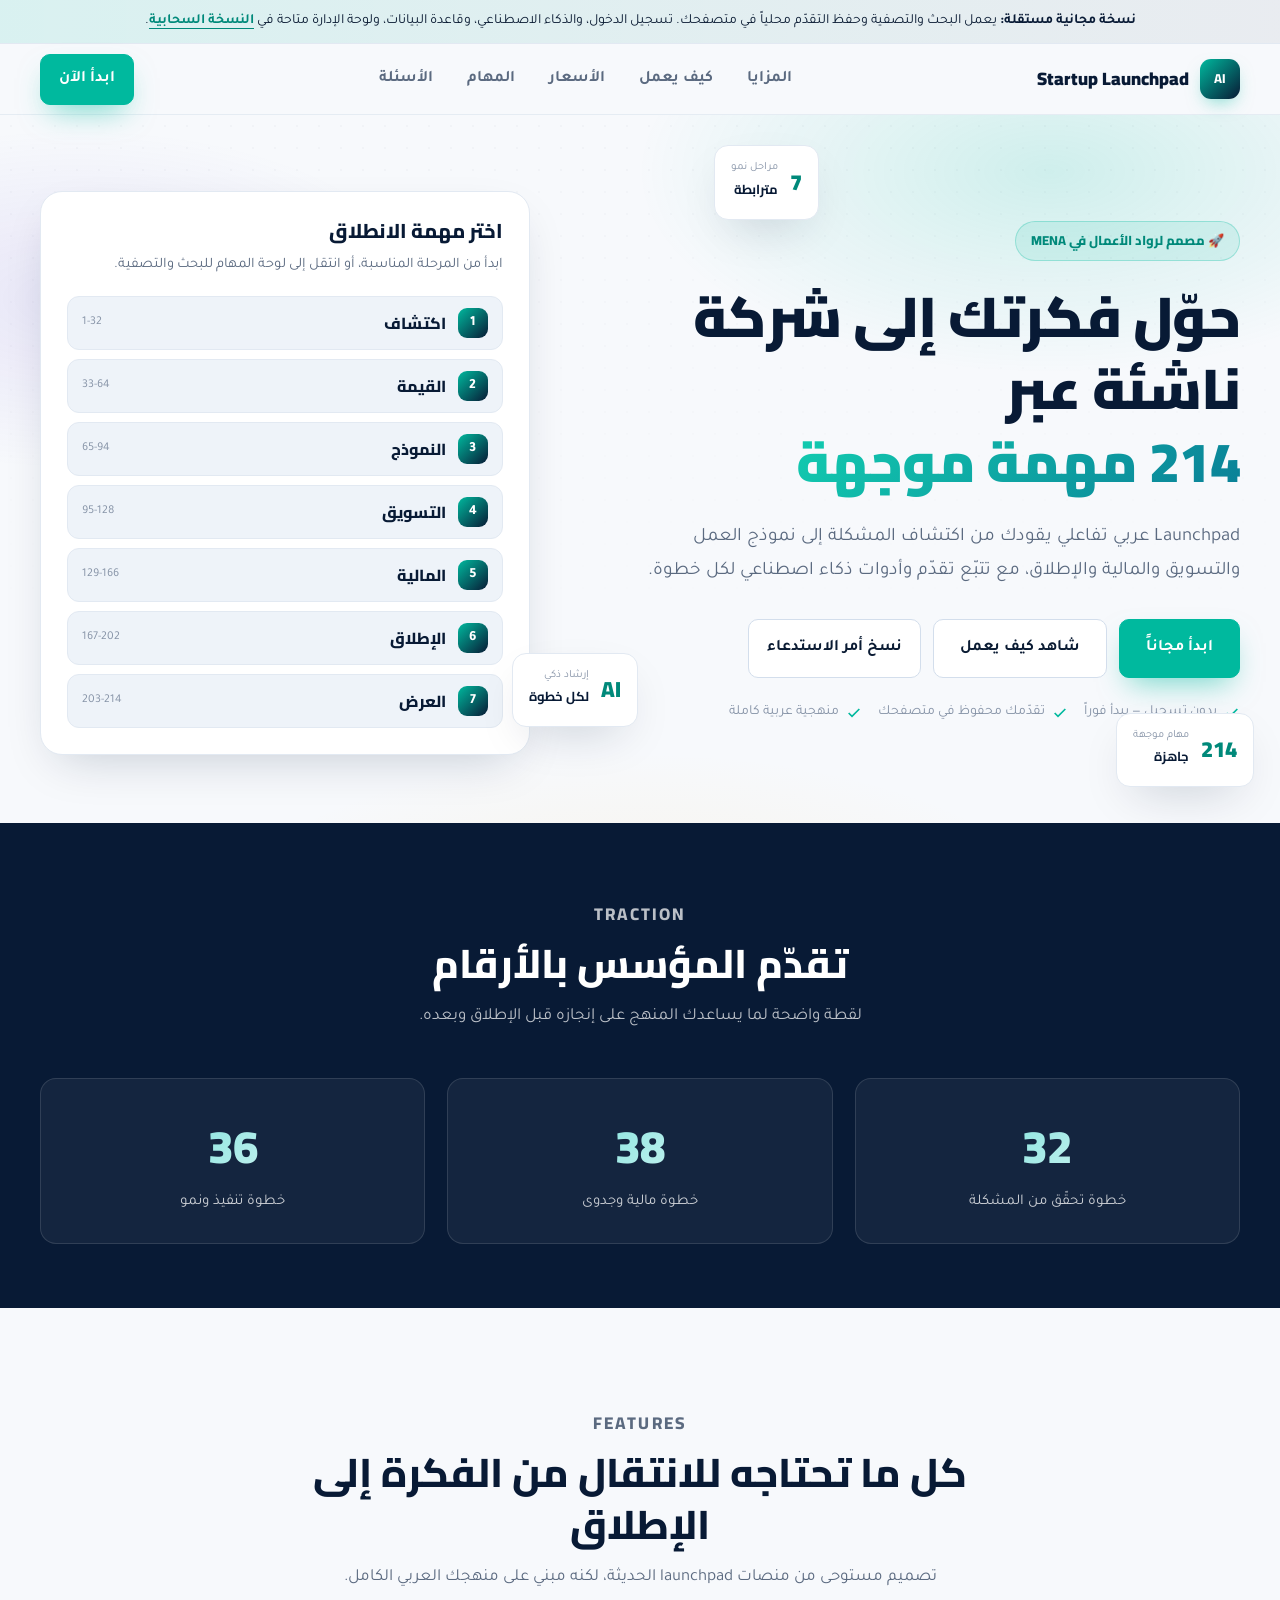
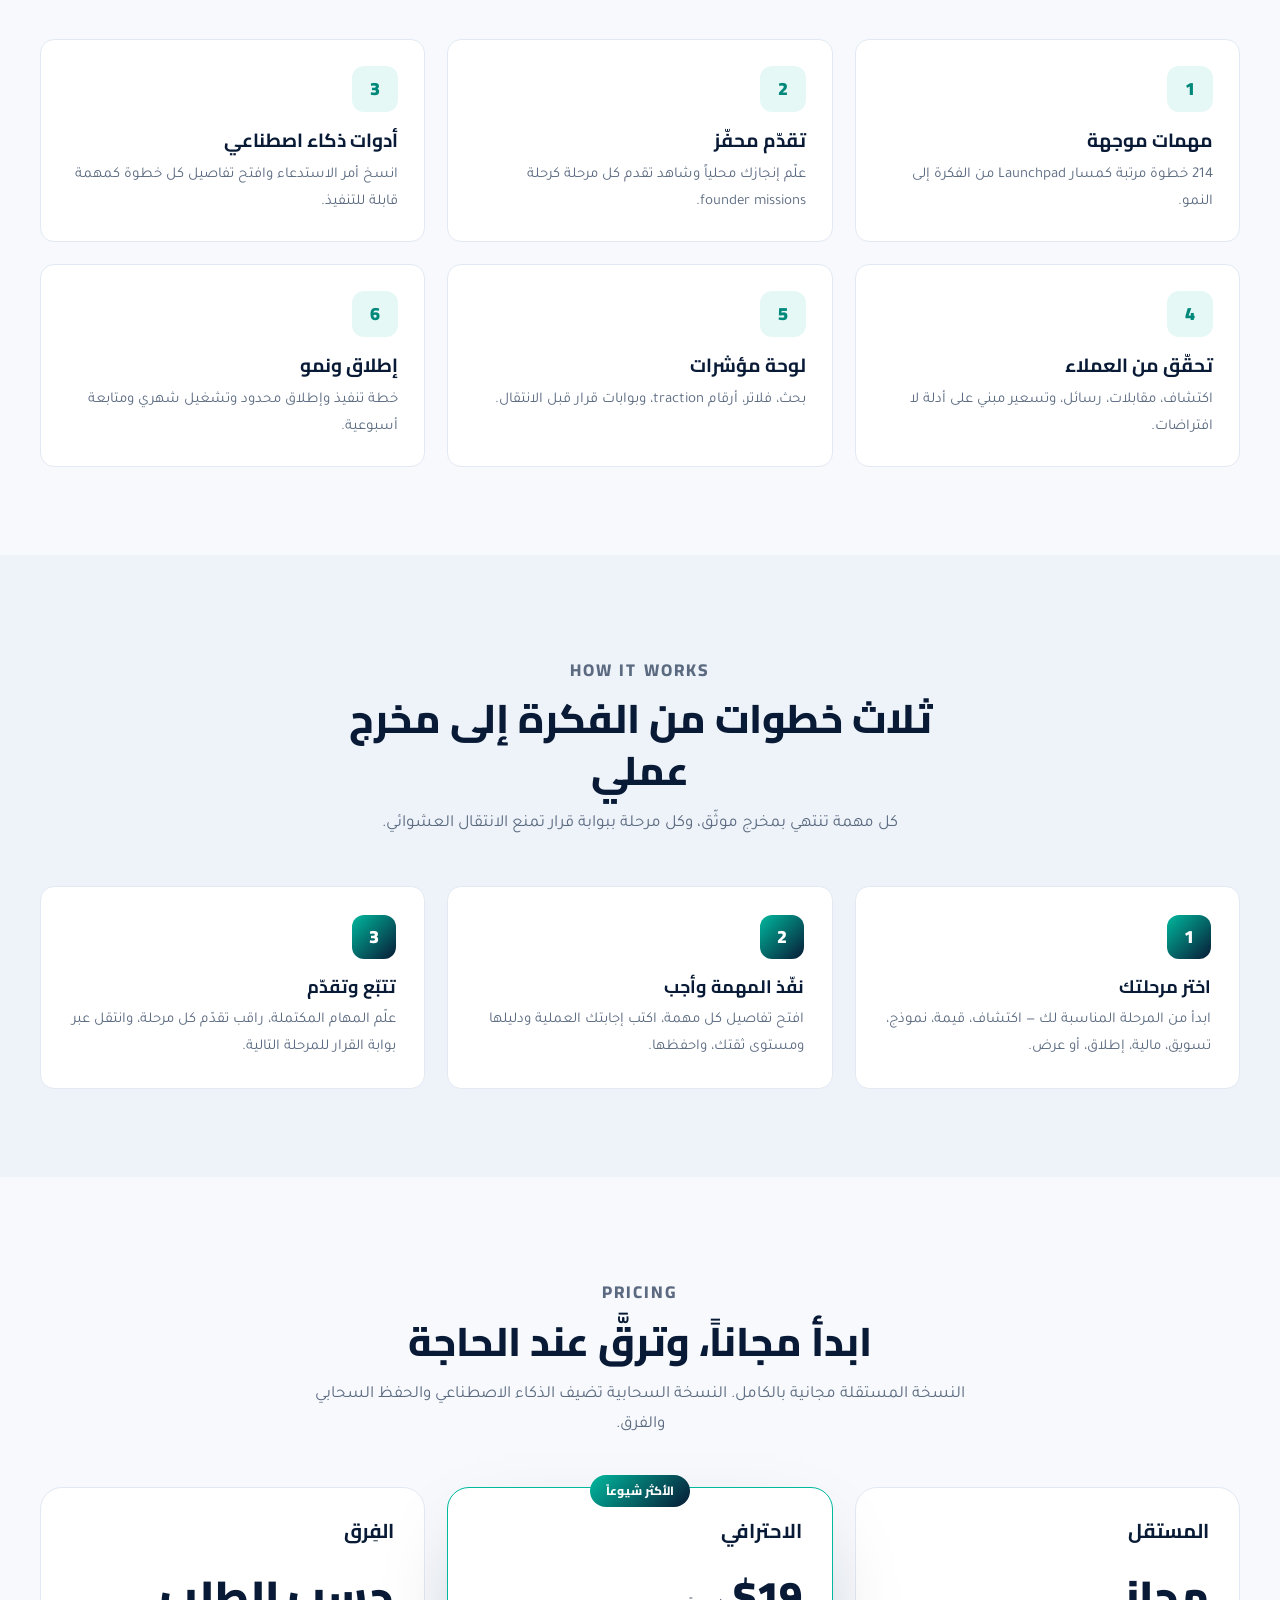
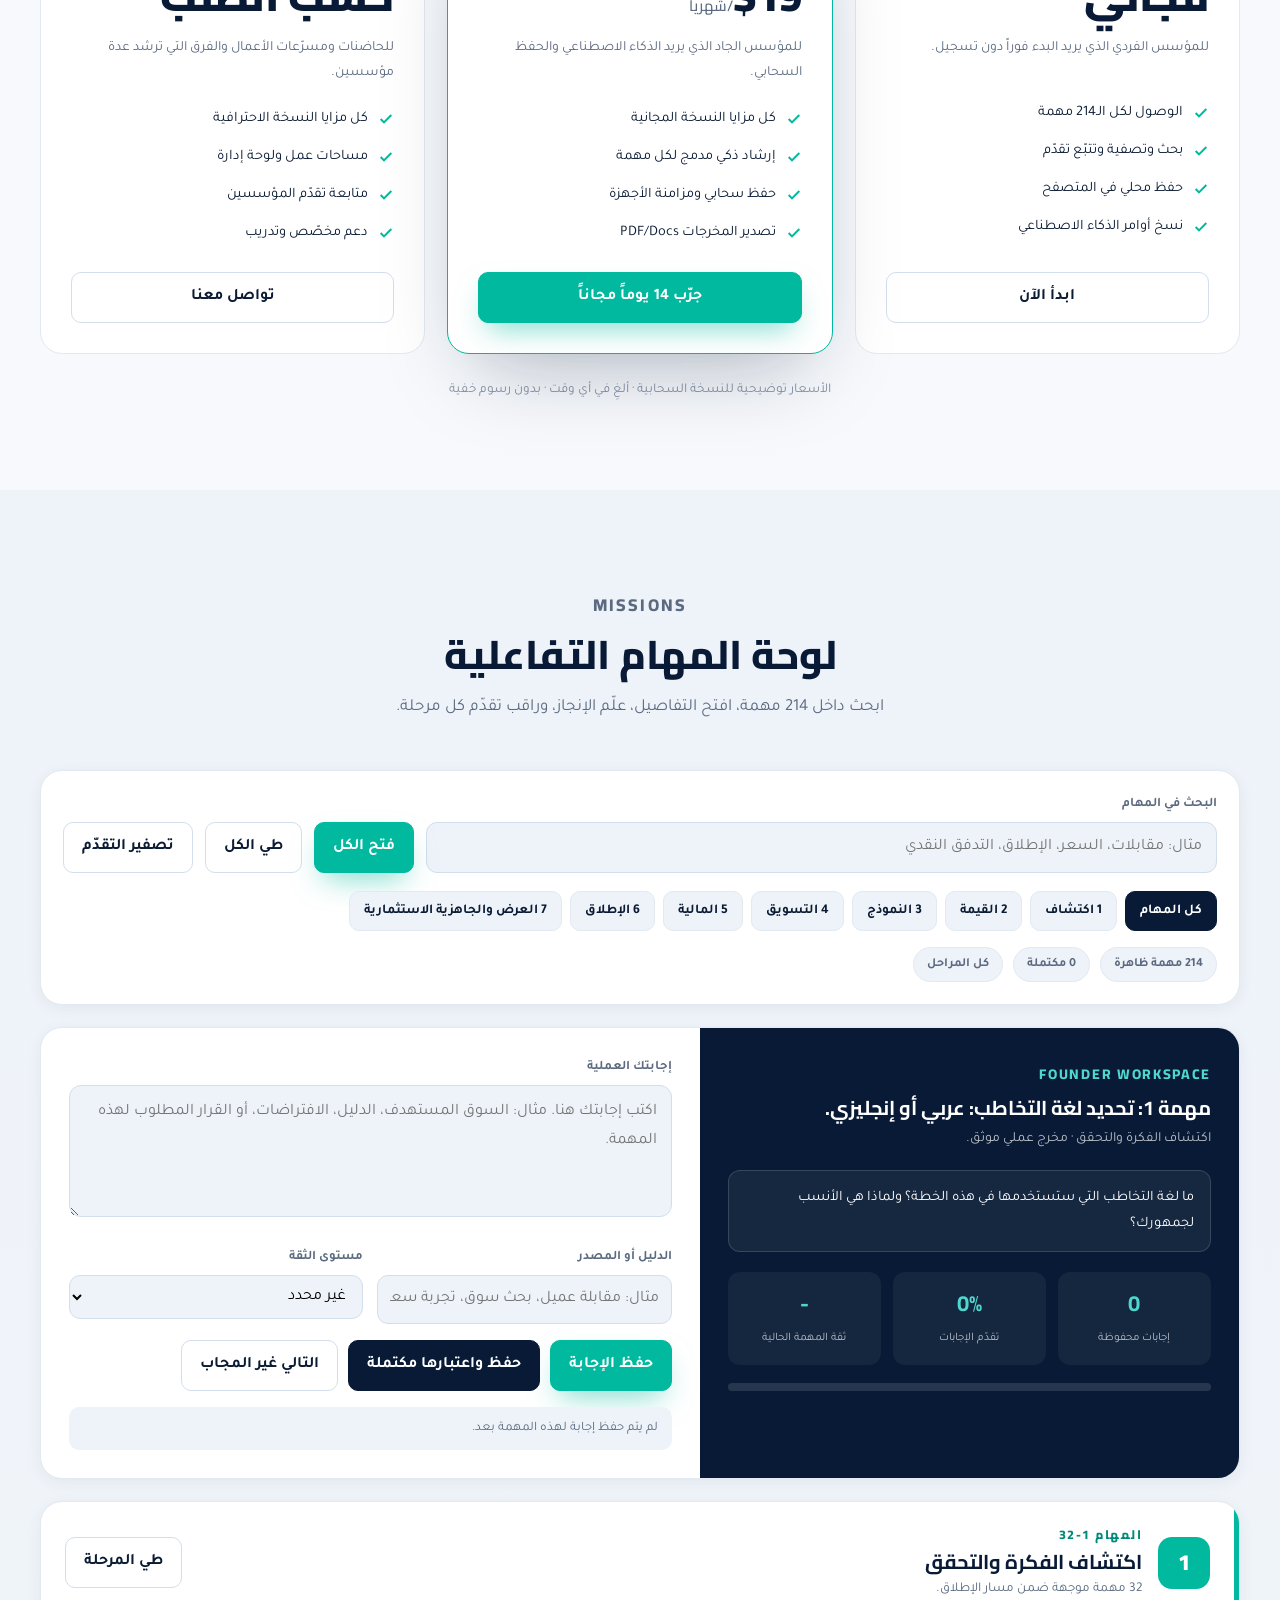
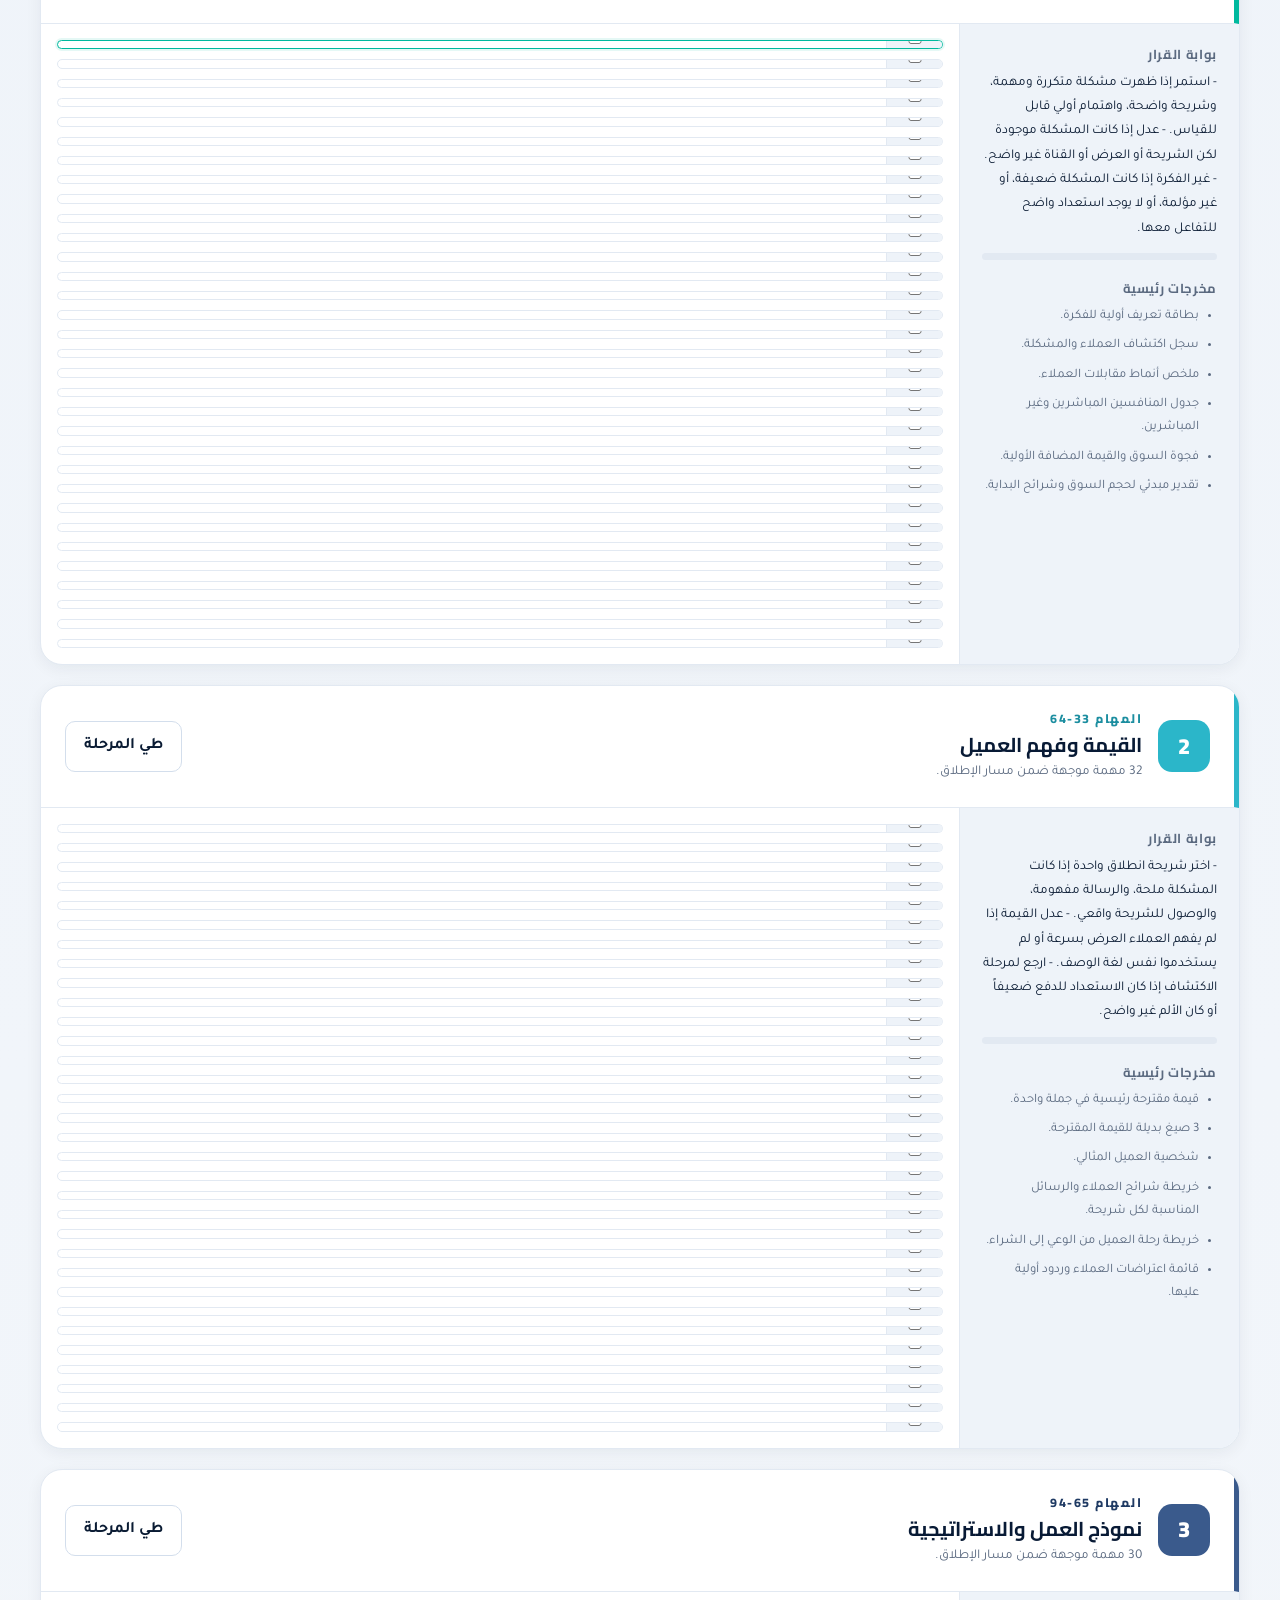
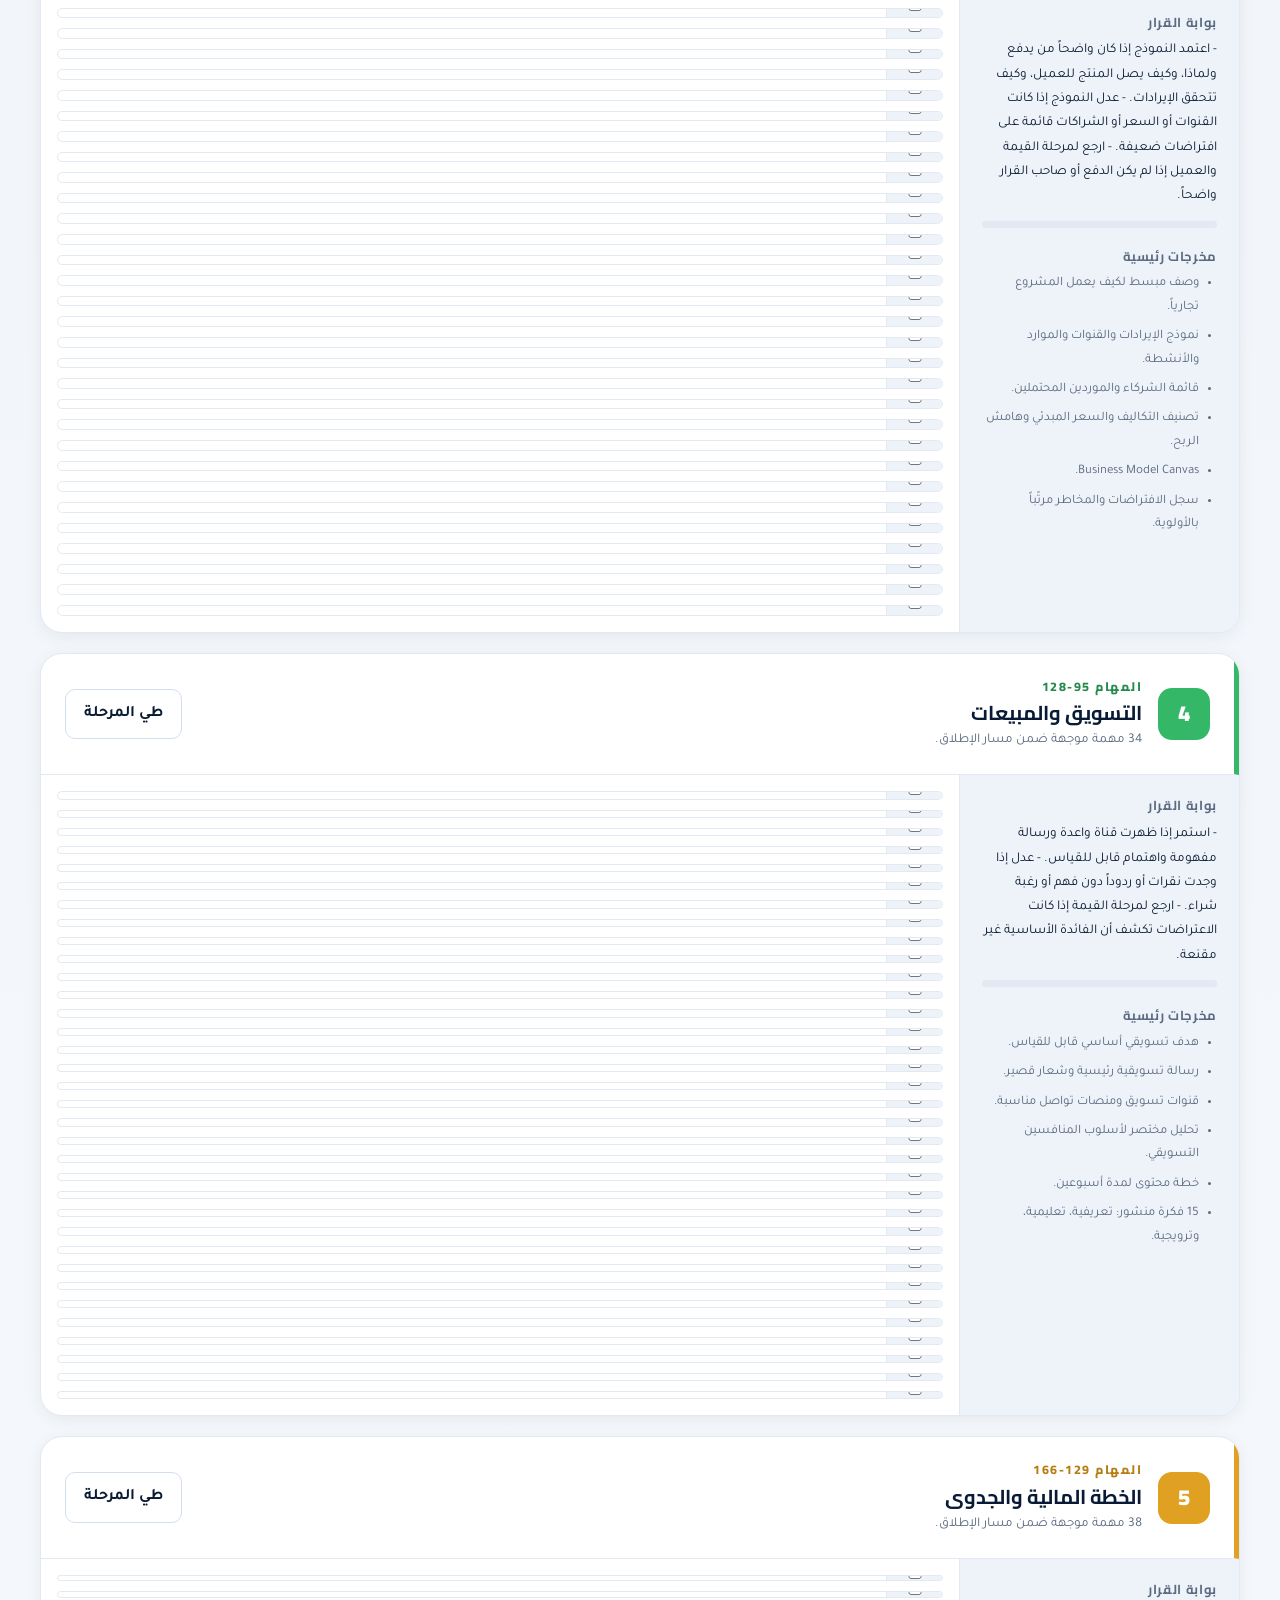
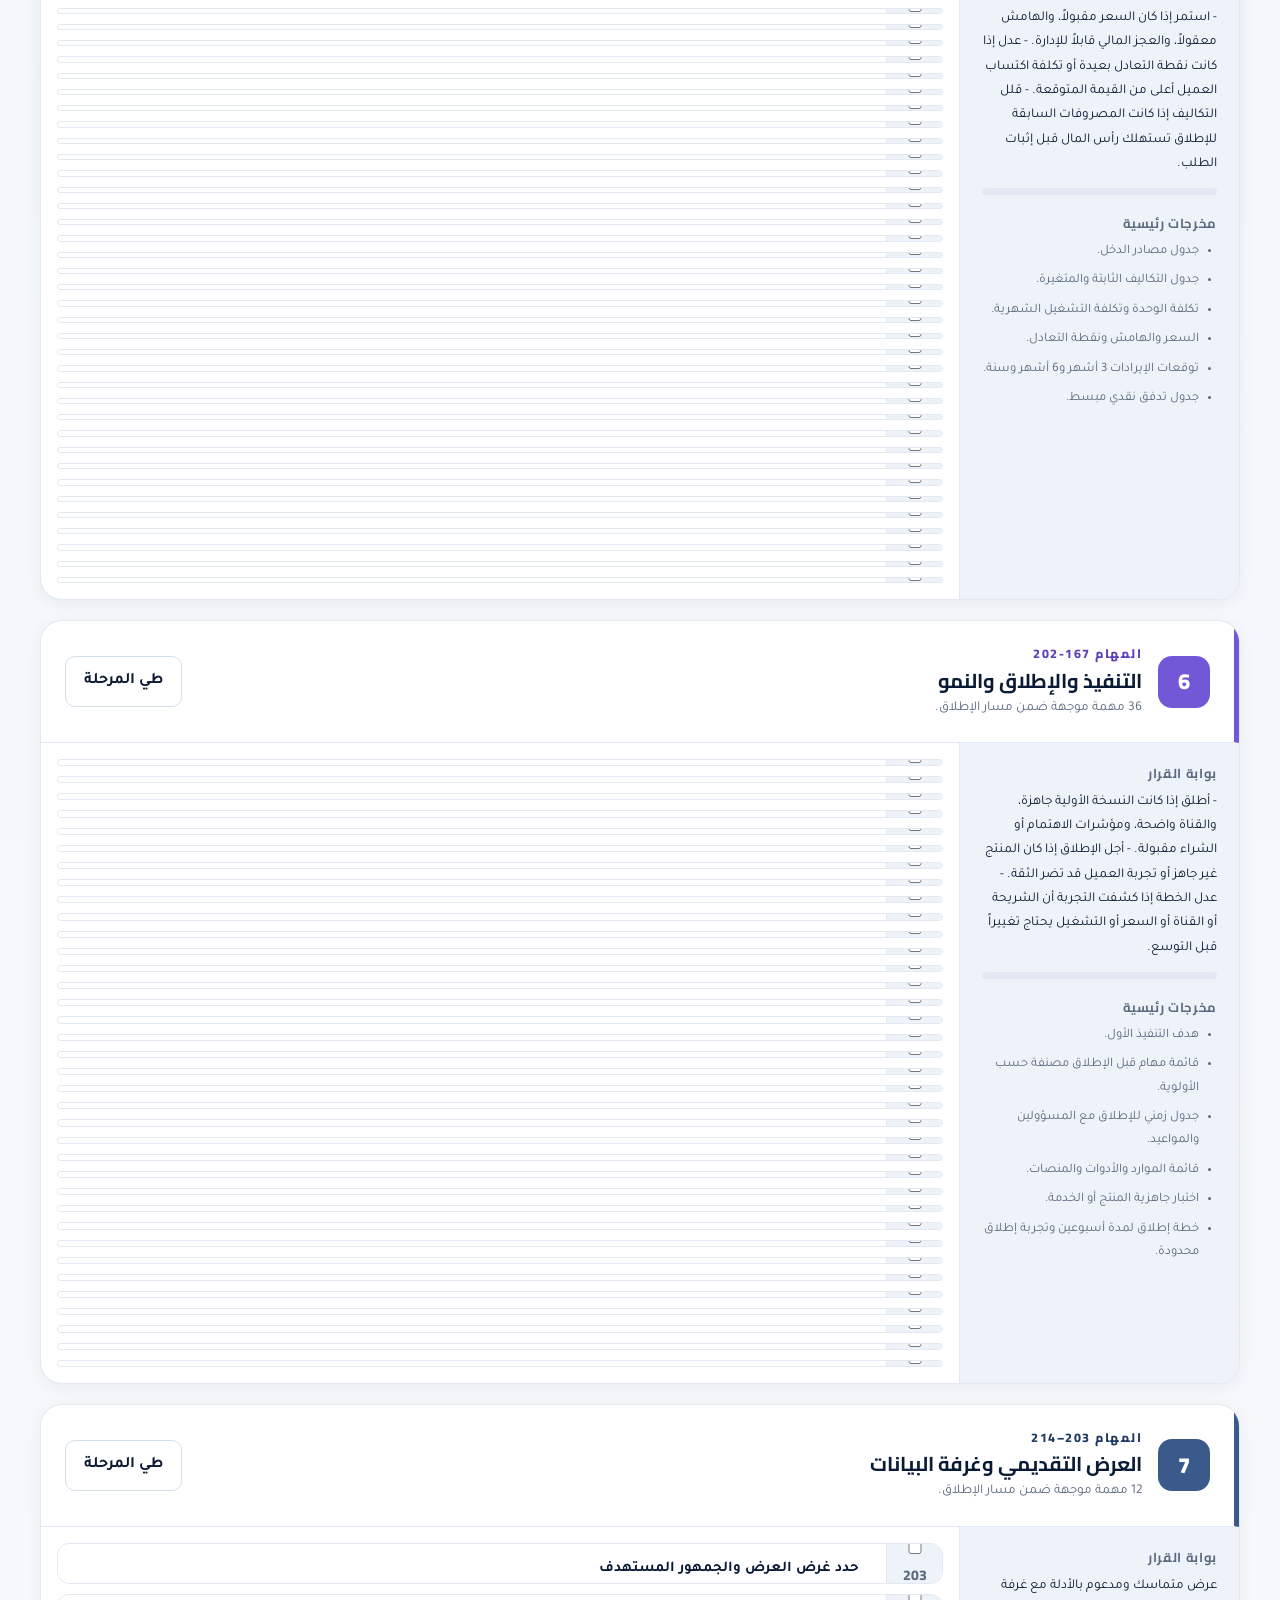
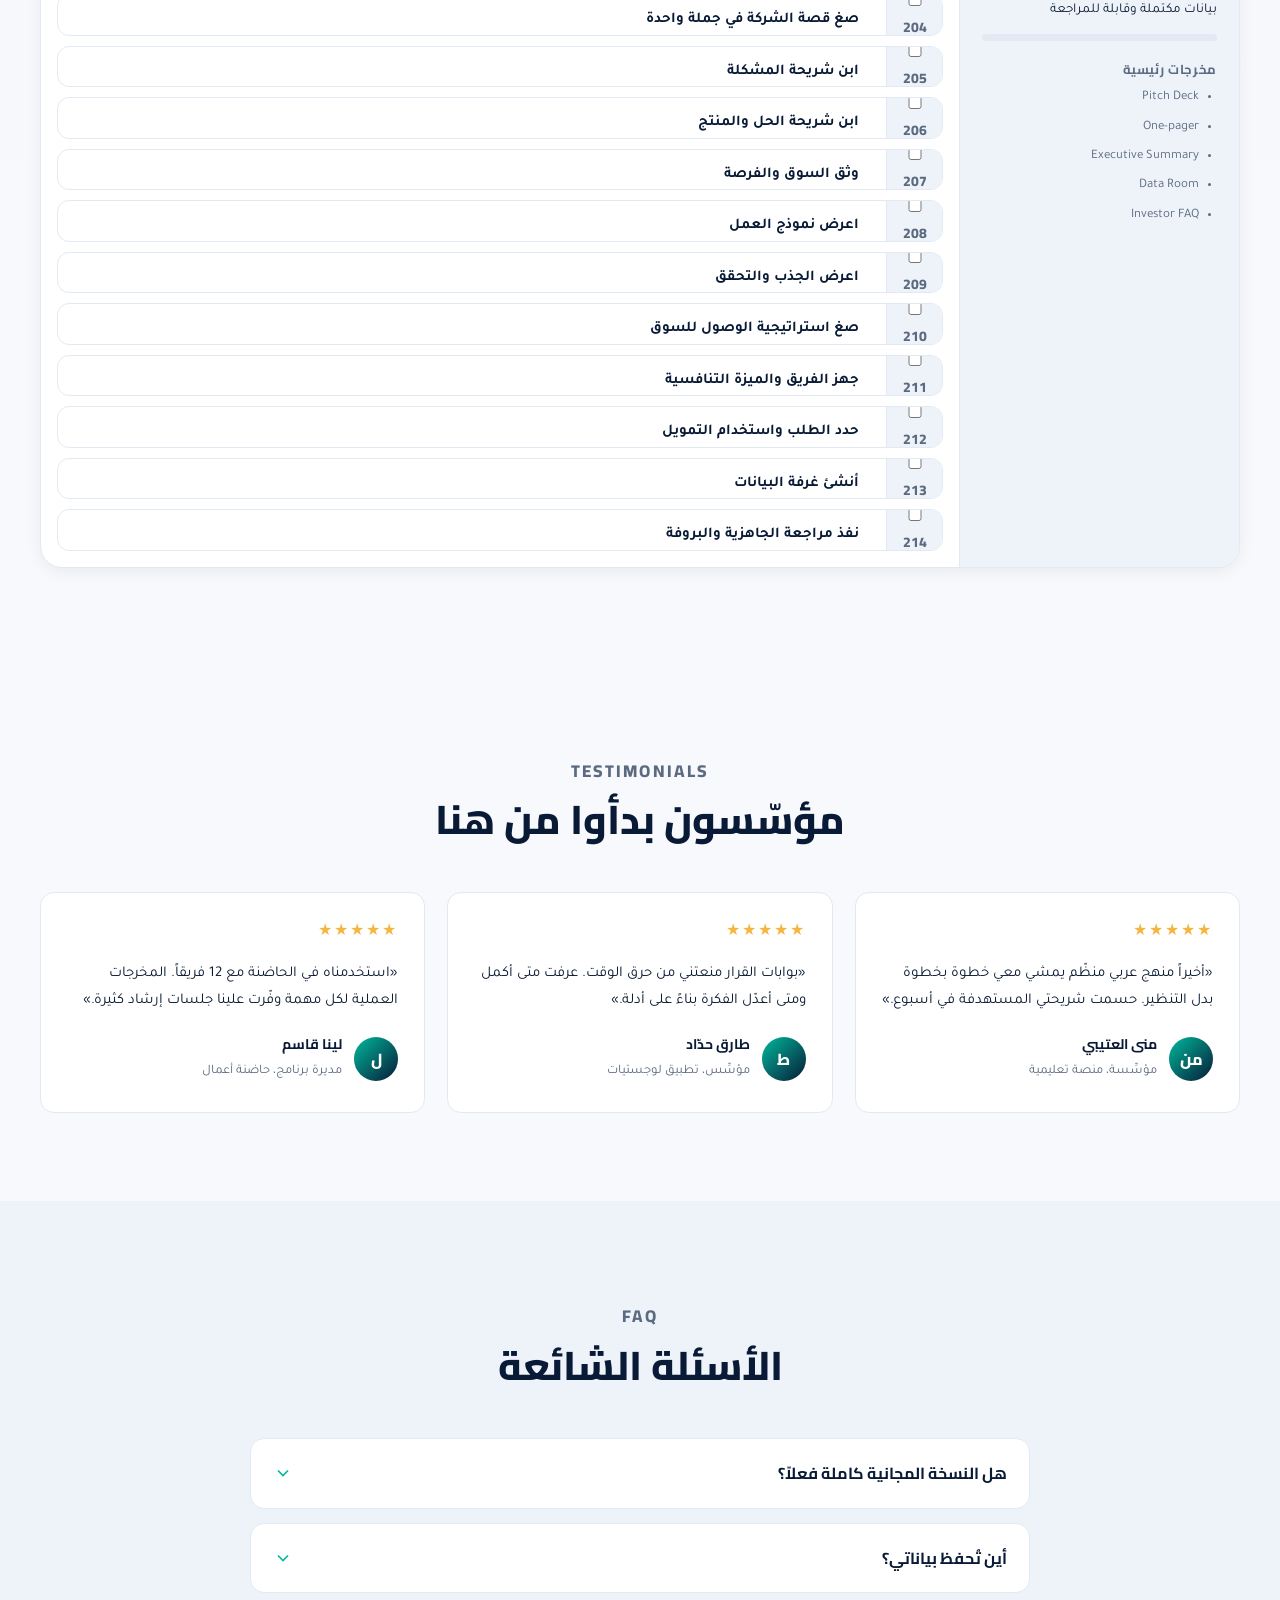
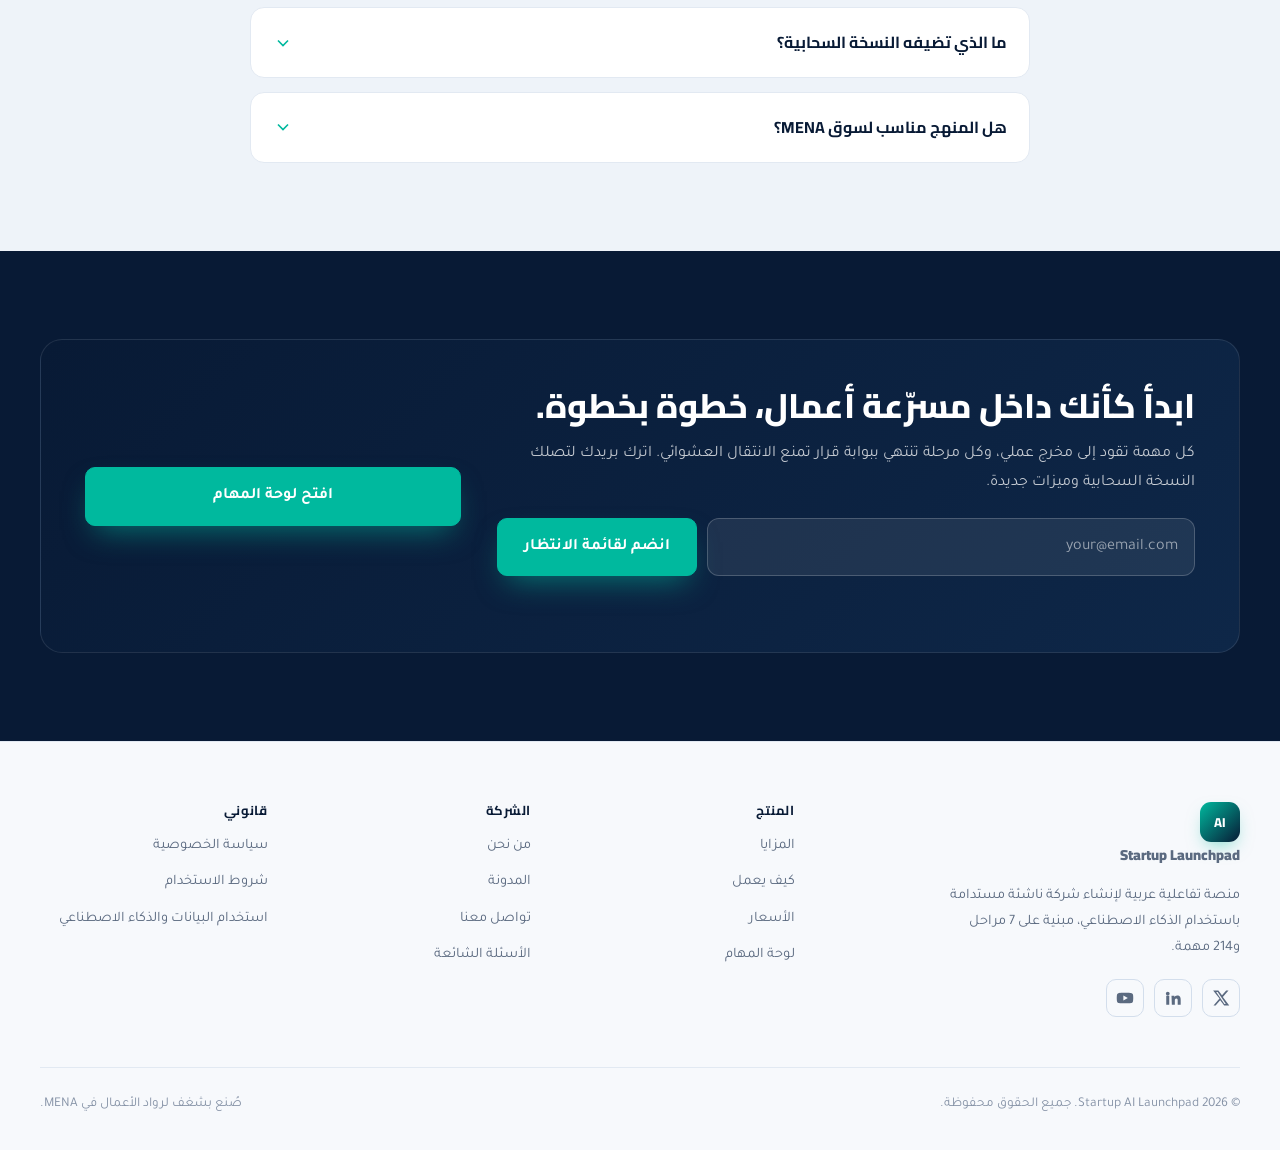
==== commit b6a03d8f: "Rebuild site from the real Startup AI Launchpad app Replace the placeholder Nova AI template with a " ====
--- a/index.html
+++ b/index.html
@@ -1,729 +1,1090 @@
-<!DOCTYPE html>
-<html lang="en" dir="ltr">
+<!doctype html>
+<html lang="ar" dir="rtl">
 <head>
-  <meta charset="UTF-8" />
-  <meta name="viewport" content="width=device-width, initial-scale=1.0" />
+  <meta charset="utf-8" />
+  <meta name="viewport" content="width=device-width, initial-scale=1" />
 
   <!-- ============ SEO ============ -->
-  <title>Nova AI — AI Agents That Run Your Operations</title>
-  <meta name="description" content="Nova AI turns your company data into autonomous AI agents that automate support, sales, and operations — deployed in minutes, secure by design." />
-  <meta name="keywords" content="AI agents, automation, AI platform, business AI, customer support automation" />
-  <meta name="theme-color" content="#0b0f1a" />
-  <link rel="canonical" href="https://novaai.example.com/" />
-
-  <!-- ============ Open Graph / Social ============ -->
+  <title>Startup AI Launchpad — منصة إطلاق شركتك الناشئة</title>
+  <meta name="description" content="منصة عربية تفاعلية لبناء شركتك الناشئة عبر 7 مراحل و214 مهمة موجهة — من اكتشاف المشكلة إلى نموذج العمل والتسويق والمالية والإطلاق، مع تتبّع تقدّم وإرشاد بالذكاء الاصطناعي." />
+  <meta name="keywords" content="شركة ناشئة, ريادة أعمال, نموذج عمل, دراسة جدوى, MVP, تحقق من الفكرة, launchpad, الذكاء الاصطناعي" />
+  <meta name="theme-color" content="#081a35" />
+  <meta name="author" content="Startup AI Launchpad" />
+  <link rel="canonical" href="https://ai-startup-public-page.forjah-club-med.chatgpt.site/" />
+
+  <!-- ============ Open Graph / Twitter ============ -->
   <meta property="og:type" content="website" />
-  <meta property="og:title" content="Nova AI — AI Agents That Run Your Operations" />
-  <meta property="og:description" content="Deploy autonomous AI agents trained on your data. Automate support, sales, and operations in minutes." />
-  <meta property="og:url" content="https://novaai.example.com/" />
-  <meta property="og:image" content="https://novaai.example.com/og-image.png" />
+  <meta property="og:locale" content="ar_AR" />
+  <meta property="og:site_name" content="Startup AI Launchpad" />
+  <meta property="og:title" content="Startup AI Launchpad — حوّل فكرتك إلى شركة ناشئة" />
+  <meta property="og:description" content="مسار عربي تفاعلي من 214 مهمة موجهة يقودك من الفكرة إلى الإطلاق، مع تتبّع تقدّم وإرشاد ذكي." />
+  <meta property="og:url" content="https://ai-startup-public-page.forjah-club-med.chatgpt.site/" />
+  <meta property="og:image" content="https://ai-startup-public-page.forjah-club-med.chatgpt.site/og-image.png" />
   <meta name="twitter:card" content="summary_large_image" />
-  <meta name="twitter:title" content="Nova AI — AI Agents That Run Your Operations" />
-  <meta name="twitter:description" content="Deploy autonomous AI agents trained on your data. Automate support, sales, and operations in minutes." />
-
-  <!-- ============ Favicon (inline SVG) ============ -->
-  <link rel="icon" href="data:image/svg+xml,%3Csvg xmlns='http://www.w3.org/2000/svg' viewBox='0 0 32 32'%3E%3Cdefs%3E%3ClinearGradient id='g' x1='0' y1='0' x2='1' y2='1'%3E%3Cstop offset='0' stop-color='%237c5cff'/%3E%3Cstop offset='1' stop-color='%2322d3ee'/%3E%3C/linearGradient%3E%3C/defs%3E%3Crect width='32' height='32' rx='8' fill='%230b0f1a'/%3E%3Cpath d='M8 23V9l8 10 8-10v14' fill='none' stroke='url(%23g)' stroke-width='2.5' stroke-linecap='round' stroke-linejoin='round'/%3E%3C/svg%3E" />
+  <meta name="twitter:title" content="Startup AI Launchpad — حوّل فكرتك إلى شركة ناشئة" />
+  <meta name="twitter:description" content="مسار عربي تفاعلي من 214 مهمة موجهة يقودك من الفكرة إلى الإطلاق." />
+
+  <!-- ============ Favicon ============ -->
+  <link rel="icon" href="data:image/svg+xml,%3Csvg xmlns='http://www.w3.org/2000/svg' viewBox='0 0 32 32'%3E%3Cdefs%3E%3ClinearGradient id='g' x1='0' y1='0' x2='1' y2='1'%3E%3Cstop offset='0' stop-color='%2300b99e'/%3E%3Cstop offset='1' stop-color='%23081a35'/%3E%3C/linearGradient%3E%3C/defs%3E%3Crect width='32' height='32' rx='8' fill='%23081a35'/%3E%3Cpath d='M16 5l3 8h-6l3-8zM16 27c-3 0-5-2.5-5-6 0-2 1-4 5-9 4 5 5 7 5 9 0 3.5-2 6-5 6z' fill='url(%23g)' stroke='%234fd7cf' stroke-width='.5'/%3E%3C/svg%3E" />
 
   <!-- ============ Fonts ============ -->
   <link rel="preconnect" href="https://fonts.googleapis.com" />
   <link rel="preconnect" href="https://fonts.gstatic.com" crossorigin />
-  <link href="https://fonts.googleapis.com/css2?family=Inter:wght@400;500;600;700;800&family=Tajawal:wght@400;500;700;800&display=swap" rel="stylesheet" />
-
-  <!-- ============ Structured Data (SEO) ============ -->
+  <link href="https://fonts.googleapis.com/css2?family=Cairo:wght@600;700;800;900&family=Tajawal:wght@400;500;700;800&display=swap" rel="stylesheet" />
+
+  <!-- ============ Structured Data ============ -->
   <script type="application/ld+json">
   {
-    "@context": "https://schema.org",
-    "@type": "SoftwareApplication",
-    "name": "Nova AI",
-    "applicationCategory": "BusinessApplication",
-    "operatingSystem": "Web",
-    "offers": { "@type": "Offer", "price": "0", "priceCurrency": "USD" }
+    "@context":"https://schema.org",
+    "@type":"WebApplication",
+    "name":"Startup AI Launchpad",
+    "inLanguage":"ar",
+    "applicationCategory":"BusinessApplication",
+    "operatingSystem":"Web",
+    "description":"منصة عربية تفاعلية لبناء شركة ناشئة عبر 7 مراحل و214 مهمة موجهة.",
+    "offers":{"@type":"Offer","price":"0","priceCurrency":"USD"}
   }
   </script>
 
   <style>
     :root{
-      --bg:#0b0f1a; --bg-soft:#111726; --card:#141b2d; --card-2:#182135;
-      --line:rgba(255,255,255,.08); --line-2:rgba(255,255,255,.14);
-      --text:#eef2f9; --muted:#9aa6bf; --muted-2:#6b768f;
-      --brand:#7c5cff; --brand-2:#22d3ee; --accent:#34d399;
-      --grad:linear-gradient(135deg,#7c5cff 0%,#22d3ee 100%);
-      --grad-soft:linear-gradient(135deg,rgba(124,92,255,.16),rgba(34,211,238,.16));
-      --radius:16px; --radius-lg:24px; --shadow:0 20px 50px -20px rgba(0,0,0,.6);
-      --maxw:1160px;
-    }
-    *{box-sizing:border-box;margin:0;padding:0}
+      /* Brand (from existing system, refined) */
+      --navy:#081a35; --navy-2:#0e2748; --ink:#0a1b33; --muted:#5b6a80; --muted-2:#8592a6;
+      --teal:#00b99e; --teal-dark:#00897a; --cyan:#4fd7cf; --amber:#f4b63f; --amber-dark:#d99a1e;
+      --green:#35b768; --violet:#7257d6;
+      --paper:#f7f9fc; --soft:#eef3f9; --card:#ffffff; --line:#e2e9f2; --line-2:#d3deec;
+      --ok:#12b76a; --ring:#1b75ff;
+      --grad:linear-gradient(135deg,var(--teal),var(--navy));
+      --grad-bright:linear-gradient(135deg,#12cdb0,#0a7f97);
+      --shadow-sm:0 4px 16px rgba(8,26,53,.06);
+      --shadow:0 18px 50px -18px rgba(8,26,53,.22);
+      --shadow-lg:0 34px 80px -30px rgba(8,26,53,.34);
+      --radius:14px; --radius-lg:22px; --radius-sm:10px;
+      color-scheme:light;
+    }
+    *{box-sizing:border-box}
     html{scroll-behavior:smooth}
     body{
-      font-family:'Inter',system-ui,-apple-system,Segoe UI,Roboto,sans-serif;
-      background:var(--bg);color:var(--text);line-height:1.6;
+      margin:0;font-family:"Tajawal","Segoe UI",Tahoma,Arial,sans-serif;
+      background:var(--paper);color:var(--ink);line-height:1.8;
       -webkit-font-smoothing:antialiased;overflow-x:hidden;
     }
-    html[dir="rtl"] body{font-family:'Tajawal','Inter',system-ui,sans-serif}
+    body.drawer-open{overflow:hidden}
     a{color:inherit;text-decoration:none}
+    button,input,textarea,select{font:inherit}
+    button{cursor:pointer}
     img{max-width:100%;display:block}
-    .wrap{max-width:var(--maxw);margin:0 auto;padding:0 24px}
-    section{padding:96px 0;position:relative}
-    .eyebrow{
-      display:inline-flex;align-items:center;gap:8px;font-size:13px;font-weight:600;
-      letter-spacing:.04em;text-transform:uppercase;color:var(--brand-2);
-      background:var(--grad-soft);border:1px solid var(--line-2);
-      padding:6px 14px;border-radius:999px;margin-bottom:20px;
-    }
-    h1,h2,h3{line-height:1.15;font-weight:800;letter-spacing:-.02em}
-    h2{font-size:clamp(28px,4vw,44px)}
-    .lead{color:var(--muted);font-size:18px;max-width:620px}
-    .section-head{text-align:center;max-width:680px;margin:0 auto 56px}
-    .section-head .lead{margin:16px auto 0}
+    h1,h2,h3,h4{font-family:"Cairo","Tajawal",sans-serif;color:var(--navy);line-height:1.3;margin:0}
+    h1{font-weight:900} h2{font-weight:800} h3,h4{font-weight:700}
+    p{margin:0}
+    :focus-visible{outline:3px solid var(--ring);outline-offset:3px;border-radius:6px}
+    ::selection{background:rgba(0,185,158,.2)}
+    .wrap{width:min(1200px,calc(100% - 34px));margin-inline:auto}
+    .kicker{font-family:"Cairo",sans-serif;font-size:12.5px;font-weight:800;letter-spacing:.12em;
+      text-transform:uppercase;color:var(--teal-dark);margin:0 0 8px}
+    .section-head{max-width:680px;margin:0 auto 46px;text-align:center}
+    .section-head h2{font-size:clamp(26px,3.6vw,40px)}
+    .section-head p{color:var(--muted);font-size:17px;margin-top:12px}
+    section{padding:88px 0;position:relative}
 
     /* Buttons */
-    .btn{
-      display:inline-flex;align-items:center;justify-content:center;gap:8px;
-      font-weight:600;font-size:15px;padding:13px 24px;border-radius:12px;
-      cursor:pointer;border:1px solid transparent;transition:.2s ease;white-space:nowrap;
-    }
-    .btn-primary{background:var(--grad);color:#0b0f1a;box-shadow:0 10px 30px -10px rgba(124,92,255,.6)}
-    .btn-primary:hover{transform:translateY(-2px);box-shadow:0 16px 40px -12px rgba(124,92,255,.7)}
-    .btn-ghost{background:rgba(255,255,255,.04);border-color:var(--line-2);color:var(--text)}
-    .btn-ghost:hover{background:rgba(255,255,255,.09)}
-    .btn-lg{padding:16px 30px;font-size:16px}
-
-    /* Nav */
-    header.nav{position:sticky;top:0;z-index:50;backdrop-filter:blur(14px);
-      background:rgba(11,15,26,.72);border-bottom:1px solid var(--line)}
-    .nav-inner{display:flex;align-items:center;justify-content:space-between;height:68px}
-    .logo{display:flex;align-items:center;gap:10px;font-weight:800;font-size:19px}
-    .logo .mark{width:30px;height:30px;border-radius:9px;background:var(--grad);
-      display:grid;place-items:center;color:#0b0f1a;font-weight:800}
-    .nav-links{display:flex;align-items:center;gap:30px}
-    .nav-links a{color:var(--muted);font-size:15px;font-weight:500;transition:.2s}
-    .nav-links a:hover{color:var(--text)}
-    .nav-actions{display:flex;align-items:center;gap:12px}
-    .lang-toggle{background:rgba(255,255,255,.05);border:1px solid var(--line-2);
-      color:var(--text);border-radius:10px;padding:9px 14px;font-weight:600;
-      font-size:14px;cursor:pointer;transition:.2s}
-    .lang-toggle:hover{background:rgba(255,255,255,.1)}
-    .menu-btn{display:none;background:none;border:1px solid var(--line-2);
-      border-radius:10px;padding:8px 10px;cursor:pointer}
-    .menu-btn span{display:block;width:20px;height:2px;background:var(--text);margin:4px 0}
+    .button,.ghost-button,.icon-button,.phase-filter,.nav-links a.navcta{
+      min-height:44px;border-radius:var(--radius-sm);border:1px solid var(--line-2);
+      background:var(--card);color:var(--ink);display:inline-flex;align-items:center;
+      justify-content:center;gap:8px;padding:10px 18px;font-weight:700;font-family:"Tajawal",sans-serif;
+      transition:transform .18s ease,box-shadow .18s ease,background .18s ease,border-color .18s ease;
+    }
+    .button:hover,.ghost-button:hover{transform:translateY(-2px);box-shadow:var(--shadow-sm)}
+    .button.primary{background:var(--teal);border-color:var(--teal);color:#fff;
+      box-shadow:0 14px 30px -10px rgba(0,185,158,.55)}
+    .button.primary:hover{background:var(--teal-dark);box-shadow:0 18px 38px -10px rgba(0,185,158,.6)}
+    .button.dark{background:var(--navy);border-color:var(--navy);color:#fff}
+    .button.dark:hover{background:var(--navy-2)}
+    .ghost-button{background:transparent}
+    .icon-button{min-height:40px;width:40px;padding:0;font-size:20px;color:var(--muted)}
+    .btn-lg{min-height:52px;padding:14px 26px;font-size:16px}
+
+    /* Announcement bar */
+    .offline-notice{background:linear-gradient(90deg,rgba(0,185,158,.12),rgba(8,26,53,.06));
+      border-bottom:1px solid var(--line);color:var(--ink);font-size:14px;padding:9px 16px;text-align:center}
+    .offline-notice strong{color:var(--navy)}
+    .offline-notice a{color:var(--teal-dark);font-weight:700;border-bottom:1px solid currentColor}
+
+    /* Top nav */
+    .topbar{position:sticky;top:0;z-index:90;background:rgba(247,249,252,.82);
+      backdrop-filter:blur(18px);border-bottom:1px solid rgba(226,233,242,.8)}
+    .topbar-inner{min-height:70px;display:grid;grid-template-columns:auto 1fr auto;align-items:center;gap:20px}
+    .brand{display:inline-flex;align-items:center;gap:11px;font-family:"Cairo",sans-serif;
+      font-weight:900;color:var(--navy);white-space:nowrap;font-size:18px}
+    .brand-mark{width:40px;aspect-ratio:1;border-radius:11px;display:grid;place-items:center;
+      background:var(--grad);color:#fff;font-size:13px;font-weight:800;box-shadow:0 8px 18px -6px rgba(0,185,158,.5)}
+    .nav-links{display:flex;gap:6px;justify-content:center;flex-wrap:wrap;align-items:center}
+    .nav-links a{color:var(--muted);padding:9px 14px;border-radius:9px;font-weight:600;transition:.18s}
+    .nav-links a:hover{color:var(--navy);background:rgba(8,26,53,.05)}
+    .nav-actions{display:flex;align-items:center;gap:10px}
+    .menu-btn{display:none;background:var(--card);border:1px solid var(--line-2);border-radius:10px;
+      width:44px;height:44px;align-items:center;justify-content:center;flex-direction:column;gap:4px}
+    .menu-btn span{display:block;width:20px;height:2px;background:var(--navy);border-radius:2px}
 
     /* Hero */
-    .hero{padding:80px 0 60px;text-align:center;position:relative;overflow:hidden}
-    .hero::before{content:"";position:absolute;inset:0;z-index:-1;
-      background:radial-gradient(60% 50% at 50% 0%,rgba(124,92,255,.22),transparent 70%),
-                 radial-gradient(40% 40% at 80% 20%,rgba(34,211,238,.15),transparent 70%)}
-    .hero h1{font-size:clamp(34px,6vw,64px);max-width:900px;margin:22px auto 0}
-    .hero h1 .grad{background:var(--grad);-webkit-background-clip:text;background-clip:text;color:transparent}
-    .hero .lead{margin:22px auto 0;font-size:clamp(17px,2.2vw,20px)}
-    .hero-cta{display:flex;gap:14px;justify-content:center;flex-wrap:wrap;margin-top:34px}
-    .trust-line{margin-top:22px;color:var(--muted-2);font-size:14px;display:flex;
-      gap:8px;align-items:center;justify-content:center;flex-wrap:wrap}
-    .trust-line svg{color:var(--accent)}
-
-    /* Product mockup */
-    .mockup{max-width:960px;margin:56px auto 0;border-radius:var(--radius-lg);
-      border:1px solid var(--line-2);background:linear-gradient(180deg,var(--card-2),var(--card));
-      box-shadow:var(--shadow);overflow:hidden}
-    .mockup-bar{display:flex;align-items:center;gap:8px;padding:14px 18px;border-bottom:1px solid var(--line)}
-    .dot{width:11px;height:11px;border-radius:50%}
-    .mockup-body{display:grid;grid-template-columns:200px 1fr;min-height:320px}
-    .mk-side{border-inline-end:1px solid var(--line);padding:18px 16px;background:rgba(0,0,0,.15)}
-    .mk-side .item{height:12px;border-radius:6px;background:rgba(255,255,255,.06);margin-bottom:14px}
-    .mk-side .item.active{background:var(--grad-soft);border:1px solid var(--line-2)}
-    .mk-main{padding:24px}
-    .mk-row{display:flex;gap:16px;margin-bottom:16px;flex-wrap:wrap}
-    .mk-stat{flex:1;min-width:120px;background:var(--card-2);border:1px solid var(--line);
-      border-radius:12px;padding:16px}
-    .mk-stat b{font-size:24px;display:block;background:var(--grad);-webkit-background-clip:text;
-      background-clip:text;color:transparent}
-    .mk-stat span{font-size:12px;color:var(--muted)}
-    .mk-chart{height:150px;background:
-      linear-gradient(180deg,rgba(124,92,255,.18),transparent),
-      var(--card-2);border:1px solid var(--line);border-radius:12px;
-      position:relative;overflow:hidden;display:flex;align-items:flex-end;gap:8px;padding:16px}
-    .bar{flex:1;background:var(--grad);border-radius:6px 6px 0 0;opacity:.85}
-
-    /* Logos */
-    .logos{padding:48px 0}
-    .logos p{text-align:center;color:var(--muted-2);font-size:13px;
-      text-transform:uppercase;letter-spacing:.08em;margin-bottom:26px}
-    .logo-row{display:flex;justify-content:center;align-items:center;gap:48px;flex-wrap:wrap;opacity:.75}
-    .logo-row span{font-weight:700;font-size:20px;color:var(--muted);letter-spacing:-.01em}
+    .hero{position:relative;padding:76px 0 68px;overflow:hidden}
+    .hero::before{content:"";position:absolute;inset:0;z-index:-2;background:
+      radial-gradient(52% 46% at 82% 8%,rgba(0,185,158,.16),transparent 62%),
+      radial-gradient(46% 40% at 6% 26%,rgba(114,87,214,.12),transparent 60%),
+      radial-gradient(60% 50% at 50% 120%,rgba(244,182,63,.12),transparent 60%)}
+    .hero::after{content:"";position:absolute;inset:0;z-index:-1;opacity:.5;
+      background-image:radial-gradient(rgba(8,26,53,.05) 1px,transparent 1px);background-size:22px 22px;
+      -webkit-mask-image:linear-gradient(180deg,#000,transparent 78%);mask-image:linear-gradient(180deg,#000,transparent 78%)}
+    .hero-grid{display:grid;grid-template-columns:1.15fr .85fr;gap:48px;align-items:center}
+    .eyebrow{display:inline-flex;align-items:center;gap:8px;font-family:"Cairo",sans-serif;
+      font-size:13px;font-weight:800;color:var(--teal-dark);background:rgba(0,185,158,.1);
+      border:1px solid rgba(0,185,158,.28);padding:7px 15px;border-radius:999px;margin-bottom:20px}
+    .hero-copy h1{font-size:clamp(32px,5.2vw,56px);letter-spacing:-.01em}
+    .hero-copy h1 span{background:var(--grad-bright);-webkit-background-clip:text;background-clip:text;
+      color:transparent;display:inline-block}
+    .hero-copy .lead{color:var(--muted);font-size:clamp(16px,2.1vw,19px);margin:22px 0 0;max-width:600px}
+    .hero-actions{display:flex;gap:12px;flex-wrap:wrap;margin-top:30px}
+    .hero-trust{margin-top:22px;color:var(--muted-2);font-size:14px;display:flex;gap:16px;flex-wrap:wrap}
+    .hero-trust span{display:inline-flex;align-items:center;gap:7px}
+    .hero-trust svg{color:var(--teal)}
+
+    .mission-card{background:var(--card);border:1px solid var(--line);border-radius:var(--radius-lg);
+      padding:26px;box-shadow:var(--shadow)}
+    .mission-card h2{font-size:20px}
+    .mission-card>p{color:var(--muted);font-size:14.5px;margin:8px 0 18px}
+    .phase-rail{display:grid;gap:9px}
+    .phase-rail a{display:grid;grid-template-columns:auto 1fr auto;align-items:center;gap:12px;
+      padding:11px 14px;border:1px solid var(--line);border-radius:12px;background:var(--soft);transition:.18s}
+    .phase-rail a:hover{border-color:var(--teal);background:#fff;transform:translateX(-4px);box-shadow:var(--shadow-sm)}
+    .phase-rail a span{width:30px;height:30px;border-radius:9px;background:var(--grad);color:#fff;
+      display:grid;place-items:center;font-weight:800;font-size:14px}
+    .phase-rail a b{font-family:"Cairo",sans-serif;font-weight:800;color:var(--navy)}
+    .phase-rail a small{color:var(--muted-2);font-size:12px;font-variant-numeric:tabular-nums}
+
+    .floating-stat{position:absolute;background:var(--card);border:1px solid var(--line);
+      border-radius:14px;padding:12px 16px;display:flex;align-items:center;gap:12px;box-shadow:var(--shadow);z-index:2}
+    .floating-stat span{font-family:"Cairo",sans-serif;font-weight:900;font-size:22px;color:var(--teal-dark)}
+    .floating-stat small{display:block;color:var(--muted-2);font-size:11px}
+    .floating-stat b{font-family:"Cairo",sans-serif;color:var(--navy);font-size:13px}
+    .floating-stat.stat-a{bottom:36px;inset-inline-start:2%}
+    .floating-stat.stat-b{top:30px;inset-inline-start:36%}
+    .floating-stat.stat-c{bottom:96px;inset-inline-end:40%}
+    @media (max-width:900px){.floating-stat{display:none}}
+
+    /* Traction */
+    #traction{padding:64px 0;background:var(--navy);color:#fff}
+    #traction .kicker{color:var(--cyan)}
+    #traction h2{color:#fff}
+    #traction .section-head p{color:rgba(255,255,255,.72)}
+    .traction-grid{display:grid;grid-template-columns:repeat(3,1fr);gap:22px}
+    .traction-grid>div{background:rgba(255,255,255,.05);border:1px solid rgba(255,255,255,.12);
+      border-radius:16px;padding:26px;text-align:center}
+    .traction-grid strong{font-family:"Cairo",sans-serif;font-size:46px;font-weight:900;display:block;
+      background:linear-gradient(135deg,var(--cyan),#fff);-webkit-background-clip:text;background-clip:text;color:transparent}
+    .traction-grid span{color:rgba(255,255,255,.78);font-size:15px}
 
     /* Features */
-    .grid{display:grid;gap:22px}
-    .features .grid{grid-template-columns:repeat(3,1fr)}
-    .card{background:var(--card);border:1px solid var(--line);border-radius:var(--radius);
-      padding:28px;transition:.25s ease}
-    .card:hover{border-color:var(--line-2);transform:translateY(-4px);background:var(--card-2)}
-    .card .ico{width:46px;height:46px;border-radius:12px;background:var(--grad-soft);
-      border:1px solid var(--line-2);display:grid;place-items:center;margin-bottom:18px;color:var(--brand-2)}
-    .card h3{font-size:19px;margin-bottom:10px}
-    .card p{color:var(--muted);font-size:15px}
+    .feature-grid{display:grid;grid-template-columns:repeat(3,1fr);gap:22px}
+    .feature-card{background:var(--card);border:1px solid var(--line);border-radius:var(--radius);
+      padding:26px;transition:.22s}
+    .feature-card:hover{transform:translateY(-5px);border-color:var(--line-2);box-shadow:var(--shadow)}
+    .feature-card>span{width:46px;height:46px;border-radius:12px;display:grid;place-items:center;
+      background:rgba(0,185,158,.1);color:var(--teal-dark);font-family:"Cairo",sans-serif;font-weight:900;
+      font-size:18px;margin-bottom:16px}
+    .feature-card h3{font-size:19px;margin-bottom:8px}
+    .feature-card p{color:var(--muted);font-size:15px}
 
     /* How it works */
-    .steps .grid{grid-template-columns:repeat(3,1fr)}
-    .step{position:relative;padding-top:8px}
-    .step .num{width:44px;height:44px;border-radius:12px;background:var(--grad);
-      color:#0b0f1a;font-weight:800;display:grid;place-items:center;font-size:18px;margin-bottom:18px}
-    .step h3{font-size:19px;margin-bottom:8px}
-    .step p{color:var(--muted);font-size:15px}
-
-    /* Stats band */
-    .stats{background:linear-gradient(180deg,var(--bg-soft),var(--bg));
-      border-top:1px solid var(--line);border-bottom:1px solid var(--line)}
-    .stats .grid{grid-template-columns:repeat(4,1fr);text-align:center}
-    .stat b{font-size:clamp(32px,5vw,48px);font-weight:800;background:var(--grad);
-      -webkit-background-clip:text;background-clip:text;color:transparent}
-    .stat span{color:var(--muted);font-size:15px}
+    #how{background:var(--soft)}
+    .steps-grid{display:grid;grid-template-columns:repeat(3,1fr);gap:22px}
+    .how-step{background:var(--card);border:1px solid var(--line);border-radius:var(--radius);padding:28px;position:relative}
+    .how-step .n{width:44px;height:44px;border-radius:12px;background:var(--grad);color:#fff;
+      font-family:"Cairo",sans-serif;font-weight:900;display:grid;place-items:center;font-size:18px;margin-bottom:16px}
+    .how-step h3{font-size:18px;margin-bottom:8px}
+    .how-step p{color:var(--muted);font-size:15px}
 
     /* Pricing */
-    .pricing .grid{grid-template-columns:repeat(3,1fr);align-items:stretch}
+    .price-grid{display:grid;grid-template-columns:repeat(3,1fr);gap:22px;align-items:stretch}
     .price-card{background:var(--card);border:1px solid var(--line);border-radius:var(--radius-lg);
-      padding:32px;display:flex;flex-direction:column}
-    .price-card.popular{border-color:var(--brand);background:var(--card-2);
-      box-shadow:0 30px 60px -30px rgba(124,92,255,.5);position:relative}
-    .badge-pop{position:absolute;top:-13px;inset-inline-start:50%;transform:translateX(-50%);
-      background:var(--grad);color:#0b0f1a;font-size:12px;font-weight:700;padding:5px 14px;border-radius:999px}
-    html[dir="rtl"] .badge-pop{transform:translateX(50%)}
+      padding:30px;display:flex;flex-direction:column}
+    .price-card.featured{border-color:var(--teal);box-shadow:var(--shadow-lg);position:relative}
+    .price-badge{position:absolute;top:-13px;inset-inline-start:50%;transform:translateX(50%);
+      background:var(--grad);color:#fff;font-family:"Cairo",sans-serif;font-size:12px;font-weight:800;
+      padding:5px 16px;border-radius:999px}
     .price-card h3{font-size:20px}
-    .price-card .price{font-size:44px;font-weight:800;margin:14px 0 4px}
-    .price-card .price span{font-size:16px;color:var(--muted);font-weight:500}
-    .price-card .desc{color:var(--muted);font-size:14px;margin-bottom:22px;min-height:42px}
-    .price-card ul{list-style:none;margin:0 0 26px;display:grid;gap:12px}
-    .price-card li{display:flex;gap:10px;align-items:flex-start;font-size:14.5px;color:var(--text)}
-    .price-card li svg{color:var(--accent);flex-shrink:0;margin-top:3px}
-    .price-card .btn{margin-top:auto;width:100%}
+    .price-card .price{font-family:"Cairo",sans-serif;font-size:42px;font-weight:900;color:var(--navy);margin:14px 0 2px}
+    .price-card .price small{font-size:15px;color:var(--muted);font-weight:500}
+    .price-card .p-desc{color:var(--muted);font-size:14px;min-height:44px;margin-bottom:20px}
+    .price-card ul{list-style:none;margin:0 0 26px;padding:0;display:grid;gap:12px}
+    .price-card li{display:flex;gap:10px;align-items:flex-start;font-size:14.5px}
+    .price-card li svg{color:var(--teal);flex-shrink:0;margin-top:5px}
+    .price-card .button{margin-top:auto;width:100%}
+    .price-note{text-align:center;color:var(--muted-2);font-size:13.5px;margin-top:24px}
+
+    /* Workspace */
+    .workspace{background:linear-gradient(180deg,var(--soft),var(--paper))}
+    .workspace-shell{display:grid;gap:22px}
+    .workspace-toolbar{background:var(--card);border:1px solid var(--line);border-radius:var(--radius-lg);
+      padding:22px;box-shadow:var(--shadow-sm)}
+    .search-row{display:flex;gap:12px;align-items:flex-end;flex-wrap:wrap}
+    .search-field{flex:1;min-width:240px}
+    .search-field label{display:block;font-weight:700;font-size:13px;color:var(--muted);margin-bottom:6px}
+    .search-field input{width:100%;min-height:46px;border:1px solid var(--line-2);border-radius:11px;
+      padding:10px 14px;background:var(--soft)}
+    .search-field input:focus{outline:none;border-color:var(--teal);background:#fff}
+    .phase-filters{display:flex;gap:8px;flex-wrap:wrap;margin-top:18px}
+    .phase-filter{min-height:38px;padding:7px 14px;font-size:13.5px;font-weight:700;
+      background:var(--soft);border-color:var(--line)}
+    .phase-filter[aria-pressed="true"]{background:var(--navy);border-color:var(--navy);color:#fff}
+    .workspace-status{display:flex;gap:10px;flex-wrap:wrap;margin-top:16px}
+    .workspace-status span{background:var(--soft);border:1px solid var(--line);border-radius:999px;
+      padding:5px 13px;font-size:12.5px;font-weight:700;color:var(--muted);font-variant-numeric:tabular-nums}
+
+    /* Answer board */
+    .answer-board{display:grid;grid-template-columns:.9fr 1.1fr;gap:0;background:var(--card);
+      border:1px solid var(--line);border-radius:var(--radius-lg);overflow:hidden;box-shadow:var(--shadow-sm)}
+    .answer-summary{background:var(--navy);color:#fff;padding:28px}
+    .answer-summary .kicker{color:var(--cyan)}
+    .answer-summary h3{color:#fff;font-size:20px}
+    .answer-summary>p{color:rgba(255,255,255,.72);font-size:14px;margin-top:6px}
+    .answer-question{background:rgba(255,255,255,.06);border:1px solid rgba(255,255,255,.14);
+      border-radius:12px;padding:14px 16px;margin-top:18px;font-size:14.5px;color:#fff}
+    .answer-metrics{display:grid;grid-template-columns:repeat(3,1fr);gap:12px;margin-top:20px}
+    .answer-metrics>div{background:rgba(255,255,255,.05);border-radius:12px;padding:12px;text-align:center}
+    .answer-metrics strong{font-family:"Cairo",sans-serif;font-size:22px;display:block;color:var(--cyan)}
+    .answer-metrics span{font-size:11.5px;color:rgba(255,255,255,.7)}
+    .answer-progress{height:8px;background:rgba(255,255,255,.12);border-radius:99px;margin-top:18px;overflow:hidden}
+    .answer-progress span{display:block;height:100%;width:0;background:linear-gradient(90deg,var(--teal),var(--cyan));transition:width .4s ease}
+    .answer-form{padding:28px;display:flex;flex-direction:column;gap:16px}
+    .answer-form .field label,.answer-meta label{display:block;font-weight:700;font-size:13px;color:var(--muted);margin-bottom:6px}
+    .answer-form textarea{width:100%;min-height:132px;border:1px solid var(--line-2);border-radius:12px;
+      padding:12px 14px;background:var(--soft);resize:vertical;line-height:1.8}
+    .answer-form textarea:focus,.answer-meta input:focus,.answer-meta select:focus{outline:none;border-color:var(--teal);background:#fff}
+    .answer-meta{display:grid;grid-template-columns:1fr 1fr;gap:14px}
+    .answer-meta input,.answer-meta select{width:100%;min-height:44px;border:1px solid var(--line-2);
+      border-radius:11px;padding:9px 12px;background:var(--soft)}
+    .answer-actions{display:flex;gap:10px;flex-wrap:wrap}
+    .answer-state{font-size:13px;color:var(--muted);background:var(--soft);border-radius:10px;padding:10px 14px}
+
+    /* Phase stack */
+    .phase-stack{display:grid;gap:20px}
+    .phase-panel{background:var(--card);border:1px solid var(--line);border-radius:var(--radius-lg);
+      overflow:hidden;box-shadow:var(--shadow-sm);--accent:var(--teal);--accent-dark:var(--teal-dark);--accent-soft:rgba(0,185,158,.1)}
+    .phase-panel.teal{--accent:#00b99e;--accent-dark:#00897a;--accent-soft:rgba(0,185,158,.1)}
+    .phase-panel.cyan{--accent:#2bb6c9;--accent-dark:#1c8ea0;--accent-soft:rgba(79,215,207,.14)}
+    .phase-panel.navy{--accent:#3a5a8c;--accent-dark:#1f3a63;--accent-soft:rgba(8,26,53,.08)}
+    .phase-panel.green{--accent:#35b768;--accent-dark:#268a4d;--accent-soft:rgba(53,183,104,.12)}
+    .phase-panel.amber{--accent:#e0a021;--accent-dark:#b57e12;--accent-soft:rgba(244,182,63,.16)}
+    .phase-panel.violet{--accent:#7257d6;--accent-dark:#5a41b5;--accent-soft:rgba(114,87,214,.12)}
+    .phase-panel.is-hidden{display:none}
+    .phase-header{display:grid;grid-template-columns:auto 1fr auto;align-items:center;gap:16px;
+      padding:22px 24px;border-bottom:1px solid var(--line);border-inline-start:5px solid var(--accent)}
+    .phase-number{width:52px;height:52px;border-radius:14px;background:var(--accent);color:#fff;
+      font-family:"Cairo",sans-serif;font-weight:900;font-size:22px;display:grid;place-items:center}
+    .phase-header h3{font-size:20px;margin:2px 0}
+    .phase-header .kicker{color:var(--accent-dark);margin:0}
+    .phase-header>div>p:last-child{color:var(--muted);font-size:13.5px}
+    .phase-body{display:grid;grid-template-columns:280px 1fr;gap:0}
+    .phase-body[hidden]{display:none}
+    .phase-side{background:var(--soft);border-inline-end:1px solid var(--line);padding:22px}
+    .phase-side h4{font-size:13px;text-transform:uppercase;letter-spacing:.05em;color:var(--muted);margin:0 0 8px}
+    .phase-side h4:nth-of-type(2){margin-top:20px}
+    .phase-side>p{font-size:13.5px;color:var(--ink);white-space:pre-line}
+    .phase-side ul{margin:0;padding-inline-start:18px;display:grid;gap:6px}
+    .phase-side li{font-size:13px;color:var(--muted)}
+    .mini-progress{height:7px;background:var(--line);border-radius:99px;margin-top:12px;overflow:hidden}
+    .mini-progress span{display:block;height:100%;width:0;background:var(--accent);transition:width .4s ease}
+    .step-list{list-style:none;margin:0;padding:16px;display:grid;gap:10px;max-height:640px;overflow-y:auto}
+    .step-item{display:flex;gap:12px;align-items:stretch;padding:0;border:1px solid var(--line);
+      border-radius:12px;background:var(--card);transition:.18s;overflow:hidden}
+    .step-item:hover{border-color:var(--accent);box-shadow:var(--shadow-sm)}
+    .step-item.is-hidden{display:none}
+    .step-item.is-current{border-color:var(--accent);box-shadow:0 0 0 2px var(--accent-soft)}
+    .step-item.has-answer{background:var(--accent-soft)}
+    .step-status{display:flex;flex-direction:column;align-items:center;justify-content:center;gap:6px;
+      padding:12px 10px;background:var(--soft);border-inline-end:1px solid var(--line);cursor:pointer;min-width:56px}
+    .step-status input{width:20px;height:20px;accent-color:var(--accent);cursor:pointer}
+    .step-status span{font-family:"Cairo",sans-serif;font-weight:800;font-size:14px;color:var(--muted);font-variant-numeric:tabular-nums}
+    .step-open{flex:1;text-align:start;background:none;border:none;padding:13px 15px;display:flex;
+      flex-direction:column;gap:3px;min-height:auto}
+    .step-open strong{font-family:"Tajawal",sans-serif;font-weight:700;color:var(--navy);font-size:15px;line-height:1.6}
+    .step-open small{color:var(--muted);font-size:12.5px}
+    .answer-badge{align-self:flex-start;margin-top:4px;font-size:11px;font-weight:700;font-style:normal;
+      padding:2px 9px;border-radius:999px;background:var(--soft);color:var(--muted);border:1px solid var(--line)}
+    .step-item.has-answer .answer-badge{background:var(--accent);color:#fff;border-color:var(--accent)}
 
     /* Testimonials */
-    .testi .grid{grid-template-columns:repeat(3,1fr)}
-    .quote{background:var(--card);border:1px solid var(--line);border-radius:var(--radius);padding:26px}
-    .quote p{font-size:15px;color:var(--text);margin-bottom:20px}
+    .testi-grid{display:grid;grid-template-columns:repeat(3,1fr);gap:22px}
+    .testi{background:var(--card);border:1px solid var(--line);border-radius:var(--radius);padding:26px}
+    .testi .stars{color:var(--amber);letter-spacing:2px;margin-bottom:12px}
+    .testi p{font-size:15px;color:var(--ink);margin-bottom:18px}
     .who{display:flex;align-items:center;gap:12px}
-    .avatar{width:44px;height:44px;border-radius:50%;background:var(--grad);
-      display:grid;place-items:center;font-weight:700;color:#0b0f1a}
-    .who b{font-size:14px;display:block}
-    .who span{font-size:13px;color:var(--muted)}
-    .stars{color:#fbbf24;margin-bottom:14px;font-size:14px;letter-spacing:2px}
+    .who .av{width:44px;height:44px;border-radius:50%;background:var(--grad);color:#fff;
+      display:grid;place-items:center;font-family:"Cairo",sans-serif;font-weight:800}
+    .who b{font-family:"Cairo",sans-serif;color:var(--navy);display:block;font-size:14px}
+    .who span{color:var(--muted);font-size:13px}
 
     /* FAQ */
-    .faq-list{max-width:760px;margin:0 auto;display:grid;gap:14px}
+    .faq-list{max-width:780px;margin:0 auto;display:grid;gap:14px}
     .faq-item{background:var(--card);border:1px solid var(--line);border-radius:14px;overflow:hidden}
-    .faq-q{width:100%;text-align:start;background:none;border:none;color:var(--text);
-      font-size:16px;font-weight:600;padding:20px 22px;cursor:pointer;display:flex;
-      justify-content:space-between;align-items:center;gap:16px;font-family:inherit}
-    .faq-q .chev{transition:.3s;color:var(--muted);flex-shrink:0}
+    .faq-q{width:100%;text-align:start;background:none;border:none;padding:20px 22px;font-family:"Cairo",sans-serif;
+      font-weight:700;font-size:16px;color:var(--navy);display:flex;justify-content:space-between;align-items:center;gap:16px}
+    .faq-q .chev{transition:.3s;color:var(--teal);flex-shrink:0}
     .faq-item.open .chev{transform:rotate(180deg)}
     .faq-a{max-height:0;overflow:hidden;transition:max-height .3s ease;color:var(--muted);font-size:15px}
     .faq-a div{padding:0 22px 20px}
 
-    /* Final CTA */
-    .cta-final{text-align:center}
-    .cta-box{background:var(--grad-soft);border:1px solid var(--line-2);
-      border-radius:var(--radius-lg);padding:64px 32px;position:relative;overflow:hidden}
-    .cta-box::before{content:"";position:absolute;inset:0;z-index:-1;
-      background:radial-gradient(50% 80% at 50% 0%,rgba(124,92,255,.25),transparent 70%)}
-    .cta-box h2{margin-bottom:16px}
-    .cta-box .lead{margin:0 auto 30px}
-    .newsletter{display:flex;gap:10px;max-width:440px;margin:0 auto;flex-wrap:wrap}
-    .newsletter input{flex:1;min-width:200px;background:rgba(0,0,0,.3);border:1px solid var(--line-2);
-      color:var(--text);border-radius:12px;padding:14px 16px;font-size:15px;font-family:inherit;outline:none}
-    .newsletter input:focus{border-color:var(--brand)}
+    /* CTA + waitlist */
+    .cta{background:var(--navy);color:#fff}
+    .cta-grid{display:grid;grid-template-columns:1.3fr .7fr;gap:36px;align-items:center;
+      background:linear-gradient(135deg,var(--navy),var(--navy-2));border:1px solid rgba(255,255,255,.1);
+      border-radius:var(--radius-lg);padding:44px}
+    .cta-grid h2{color:#fff;font-size:clamp(24px,3.4vw,34px)}
+    .cta-grid p{color:rgba(255,255,255,.75);margin-top:12px}
+    .waitlist{display:flex;gap:10px;flex-wrap:wrap;margin-top:20px}
+    .waitlist input{flex:1;min-width:200px;min-height:50px;border:1px solid rgba(255,255,255,.2);
+      border-radius:12px;padding:12px 16px;background:rgba(255,255,255,.08);color:#fff}
+    .waitlist input::placeholder{color:rgba(255,255,255,.55)}
+    .waitlist input:focus{outline:none;border-color:var(--cyan);background:rgba(255,255,255,.14)}
+    #waitMsg{margin-top:12px;font-size:14px;min-height:20px;color:var(--cyan)}
 
     /* Footer */
-    footer{border-top:1px solid var(--line);padding:64px 0 36px;background:var(--bg-soft)}
-    .foot-grid{display:grid;grid-template-columns:1.6fr 1fr 1fr 1fr;gap:40px;margin-bottom:44px}
-    .foot-col h4{font-size:13px;text-transform:uppercase;letter-spacing:.06em;
-      color:var(--muted-2);margin-bottom:16px}
-    .foot-col a{display:block;color:var(--muted);font-size:14.5px;margin-bottom:11px;transition:.2s}
-    .foot-col a:hover{color:var(--text)}
-    .foot-brand p{color:var(--muted);font-size:14px;margin:14px 0 18px;max-width:280px}
-    .socials{display:flex;gap:12px}
-    .socials a{width:38px;height:38px;border-radius:10px;border:1px solid var(--line-2);
-      display:grid;place-items:center;color:var(--muted);transition:.2s}
-    .socials a:hover{color:var(--text);border-color:var(--brand);background:rgba(124,92,255,.1)}
-    .foot-bottom{border-top:1px solid var(--line);padding-top:26px;display:flex;
-      justify-content:space-between;align-items:center;gap:16px;flex-wrap:wrap;
-      color:var(--muted-2);font-size:13.5px}
-    .foot-bottom a{color:var(--muted-2)}
-    .foot-bottom a:hover{color:var(--text)}
-
-    /* Reveal on scroll */
-    .reveal{opacity:0;transform:translateY(24px);transition:.7s cubic-bezier(.2,.7,.2,1)}
-    .reveal.in{opacity:1;transform:none}
-
-    /* Mobile */
-    @media (max-width:900px){
-      .features .grid,.steps .grid,.pricing .grid,.testi .grid{grid-template-columns:1fr}
-      .stats .grid{grid-template-columns:repeat(2,1fr);gap:32px}
+    footer{background:var(--paper);border-top:1px solid var(--line);padding:60px 0 34px;color:var(--muted)}
+    .foot-grid{display:grid;grid-template-columns:1.8fr 1fr 1fr 1fr;gap:36px;margin-bottom:40px}
+    .foot-brand p{margin:14px 0 18px;max-width:300px;font-size:14.5px}
+    .foot-col h4{font-family:"Cairo",sans-serif;font-size:13px;text-transform:uppercase;letter-spacing:.05em;
+      color:var(--navy);margin:0 0 14px}
+    .foot-col a{display:block;color:var(--muted);font-size:14.5px;margin-bottom:10px;transition:.18s}
+    .foot-col a:hover{color:var(--teal-dark)}
+    .socials{display:flex;gap:10px}
+    .socials a{width:38px;height:38px;border-radius:10px;border:1px solid var(--line-2);display:grid;
+      place-items:center;color:var(--muted);transition:.18s}
+    .socials a:hover{color:var(--teal-dark);border-color:var(--teal);background:rgba(0,185,158,.08)}
+    .foot-bottom{border-top:1px solid var(--line);padding-top:24px;display:flex;justify-content:space-between;
+      align-items:center;gap:14px;flex-wrap:wrap;font-size:13.5px;color:var(--muted-2)}
+
+    /* Drawer */
+    .drawer{position:fixed;inset:0;z-index:120;display:flex;justify-content:flex-start}
+    .drawer[hidden]{display:none}
+    .drawer-close-zone{flex:1;background:rgba(8,26,53,.5);border:none;backdrop-filter:blur(2px)}
+    .drawer-panel{width:min(480px,92vw);height:100%;background:var(--card);box-shadow:var(--shadow-lg);
+      padding:26px;overflow-y:auto;animation:slideIn .28s ease}
+    @keyframes slideIn{from{transform:translateX(-30px);opacity:.6}to{transform:none;opacity:1}}
+    .drawer-head{display:flex;justify-content:space-between;align-items:flex-start;gap:16px;margin-bottom:22px}
+    .drawer-head .kicker{color:var(--teal-dark);margin-bottom:4px}
+    .drawer-head h2{font-size:22px}
+    .detail-block{border:1px solid var(--line);border-radius:12px;padding:16px 18px;margin-bottom:14px;background:var(--soft)}
+    .detail-block h3{font-size:13px;text-transform:uppercase;letter-spacing:.05em;color:var(--teal-dark);margin-bottom:8px}
+    .detail-block p{color:var(--ink);font-size:15px;line-height:1.85}
+    .detail-block:last-child{background:none;border:none;padding:8px 0}
+
+    /* Toast */
+    .toast{position:fixed;bottom:28px;inset-inline-start:50%;transform:translateX(50%) translateY(20px);
+      background:var(--navy);color:#fff;padding:12px 22px;border-radius:12px;font-weight:700;font-size:14px;
+      box-shadow:var(--shadow-lg);opacity:0;pointer-events:none;transition:.3s;z-index:200}
+    .toast.is-visible{opacity:1;transform:translateX(50%) translateY(0)}
+
+    .is-hidden{display:none !important}
+
+    /* Responsive */
+    @media (max-width:980px){
+      .hero-grid,.cta-grid{grid-template-columns:1fr;gap:30px}
+      .feature-grid,.steps-grid,.price-grid,.testi-grid,.traction-grid{grid-template-columns:1fr}
+      .answer-board,.phase-body{grid-template-columns:1fr}
+      .phase-side{border-inline-end:none;border-bottom:1px solid var(--line)}
       .foot-grid{grid-template-columns:1fr 1fr}
-      .mockup-body{grid-template-columns:1fr}
-      .mk-side{display:none}
-      .nav-links{display:none;position:absolute;top:68px;inset-inline:0;flex-direction:column;
-        background:var(--bg-soft);border-bottom:1px solid var(--line);padding:20px 24px;gap:18px}
+      .nav-links{display:none;position:absolute;top:70px;inset-inline:0;flex-direction:column;
+        background:var(--card);border-bottom:1px solid var(--line);padding:16px;gap:4px;box-shadow:var(--shadow)}
       .nav-links.show{display:flex}
-      .menu-btn{display:block}
-      .nav-links a{font-size:16px}
-      section{padding:72px 0}
-    }
-    @media (max-width:520px){
-      .stats .grid,.foot-grid{grid-template-columns:1fr}
+      .nav-links a{width:100%;text-align:center;padding:12px}
+      .menu-btn{display:flex}
+      section{padding:64px 0}
+    }
+    @media (max-width:560px){
+      .foot-grid{grid-template-columns:1fr}
       .foot-bottom{flex-direction:column;text-align:center}
-    }
-    /* Accessibility */
-    :focus-visible{outline:2px solid var(--brand-2);outline-offset:3px;border-radius:6px}
-    @media (prefers-reduced-motion:reduce){*{transition:none!important;scroll-behavior:auto}}
+      .answer-meta{grid-template-columns:1fr}
+      .traction-grid{grid-template-columns:1fr}
+    }
+    @media (prefers-reduced-motion:reduce){*{transition:none !important;animation:none !important;scroll-behavior:auto}}
   </style>
 </head>
 <body>
-
-  <!-- ================= NAV ================= -->
-  <header class="nav">
-    <div class="wrap nav-inner">
-      <a class="logo" href="#top" aria-label="Nova AI home">
-        <span class="mark">N</span> Nova<span style="color:var(--brand-2)">AI</span>
-      </a>
-      <nav class="nav-links" id="navLinks" aria-label="Main">
-        <a href="#features" data-i18n="nav.features">Features</a>
-        <a href="#how" data-i18n="nav.how">How it works</a>
-        <a href="#pricing" data-i18n="nav.pricing">Pricing</a>
-        <a href="#faq" data-i18n="nav.faq">FAQ</a>
-      </nav>
+  <div class="offline-notice" role="note">
+    <strong>نسخة مجانية مستقلة:</strong>
+    يعمل البحث والتصفية وحفظ التقدّم محلياً في متصفحك. تسجيل الدخول، والذكاء الاصطناعي، وقاعدة البيانات، ولوحة الإدارة متاحة في
+    <a href="https://ai-startup-public-page.forjah-club-med.chatgpt.site" target="_blank" rel="noopener noreferrer">النسخة السحابية</a>.
+  </div>
+
+  <nav class="topbar" aria-label="التنقل الرئيسي">
+    <div class="wrap topbar-inner">
+      <a class="brand" href="#"><span class="brand-mark">AI</span><span>Startup Launchpad</span></a>
+      <div class="nav-links" id="navLinks">
+        <a href="#features">المزايا</a>
+        <a href="#how">كيف يعمل</a>
+        <a href="#pricing">الأسعار</a>
+        <a href="#workspace">المهام</a>
+        <a href="#faq">الأسئلة</a>
+      </div>
       <div class="nav-actions">
-        <button class="lang-toggle" id="langToggle" aria-label="Switch language">العربية</button>
-        <a href="#" class="btn btn-ghost" style="padding:9px 16px" data-i18n="nav.signin">Sign in</a>
-        <a href="#pricing" class="btn btn-primary" style="padding:9px 18px" data-i18n="nav.cta">Get started</a>
-        <button class="menu-btn" id="menuBtn" aria-label="Menu" aria-expanded="false">
-          <span></span><span></span><span></span>
-        </button>
-      </div>
-    </div>
+        <a class="button primary" href="#workspace">ابدأ الآن</a>
+        <button class="menu-btn" id="menuBtn" aria-label="القائمة" aria-expanded="false"><span></span><span></span><span></span></button>
+      </div>
+    </div>
+  </nav>
+
+  <header class="hero">
+    <div class="wrap hero-grid">
+      <div class="hero-copy">
+        <span class="eyebrow">🚀 مصمم لرواد الأعمال في MENA</span>
+        <h1>حوّل فكرتك إلى شركة ناشئة عبر <span>214 مهمة موجهة</span></h1>
+        <p class="lead">Launchpad عربي تفاعلي يقودك من اكتشاف المشكلة إلى نموذج العمل والتسويق والمالية والإطلاق، مع تتبّع تقدّم وأدوات ذكاء اصطناعي لكل خطوة.</p>
+        <div class="hero-actions">
+          <a class="button primary btn-lg" href="#workspace">ابدأ مجاناً</a>
+          <a class="button btn-lg" href="#how">شاهد كيف يعمل</a>
+          <button class="button" id="copyPrompt" type="button">نسخ أمر الاستدعاء</button>
+        </div>
+        <div class="hero-trust">
+          <span><svg width="16" height="16" viewBox="0 0 24 24" fill="none" stroke="currentColor" stroke-width="2.5"><path d="M20 6 9 17l-5-5"/></svg> بدون تسجيل — يبدأ فوراً</span>
+          <span><svg width="16" height="16" viewBox="0 0 24 24" fill="none" stroke="currentColor" stroke-width="2.5"><path d="M20 6 9 17l-5-5"/></svg> تقدّمك محفوظ في متصفحك</span>
+          <span><svg width="16" height="16" viewBox="0 0 24 24" fill="none" stroke="currentColor" stroke-width="2.5"><path d="M20 6 9 17l-5-5"/></svg> منهجية عربية كاملة</span>
+        </div>
+      </div>
+
+      <aside class="mission-card" aria-label="مسار المراحل">
+        <h2>اختر مهمة الانطلاق</h2>
+        <p>ابدأ من المرحلة المناسبة، أو انتقل إلى لوحة المهام للبحث والتصفية.</p>
+        <div class="phase-rail"><a href="#phase-1"><span>1</span><b>اكتشاف</b><small>1-32</small></a>
+<a href="#phase-2"><span>2</span><b>القيمة</b><small>33-64</small></a>
+<a href="#phase-3"><span>3</span><b>النموذج</b><small>65-94</small></a>
+<a href="#phase-4"><span>4</span><b>التسويق</b><small>95-128</small></a>
+<a href="#phase-5"><span>5</span><b>المالية</b><small>129-166</small></a>
+<a href="#phase-6"><span>6</span><b>الإطلاق</b><small>167-202</small></a>
+<a href="#phase-7"><span>7</span><b>العرض</b><small>203-214</small></a></div>
+      </aside>
+    </div>
+    <div class="floating-stat stat-a"><span>214</span><div><small>مهام موجهة</small><b>جاهزة</b></div></div>
+    <div class="floating-stat stat-b"><span>7</span><div><small>مراحل نمو</small><b>مترابطة</b></div></div>
+    <div class="floating-stat stat-c"><span>AI</span><div><small>إرشاد ذكي</small><b>لكل خطوة</b></div></div>
   </header>
 
-  <main id="top">
-
-    <!-- ================= HERO ================= -->
-    <section class="hero">
-      <div class="wrap">
-        <span class="eyebrow reveal">🚀 <span data-i18n="hero.eyebrow">Now in public beta</span></span>
-        <h1 class="reveal" data-i18n-html="hero.title">
-          Deploy <span class="grad">AI agents</span> that run your operations
-        </h1>
-        <p class="lead reveal" data-i18n="hero.lead">
-          Nova AI turns your company data into autonomous agents that automate support,
-          sales, and back-office work — live in minutes, secure by design.
-        </p>
-        <div class="hero-cta reveal">
-          <a href="#pricing" class="btn btn-primary btn-lg" data-i18n="hero.cta1">Start free trial</a>
-          <a href="#how" class="btn btn-ghost btn-lg" data-i18n="hero.cta2">See how it works</a>
-        </div>
-        <div class="trust-line reveal">
-          <svg width="16" height="16" viewBox="0 0 24 24" fill="none" stroke="currentColor" stroke-width="2.5"><path d="M20 6 9 17l-5-5"/></svg>
-          <span data-i18n="hero.trust">No credit card required · SOC 2 compliant · Cancel anytime</span>
-        </div>
-
-        <!-- Product mockup -->
-        <div class="mockup reveal" aria-hidden="true">
-          <div class="mockup-bar">
-            <span class="dot" style="background:#ff5f57"></span>
-            <span class="dot" style="background:#febc2e"></span>
-            <span class="dot" style="background:#28c840"></span>
+  <section id="traction">
+    <div class="wrap">
+      <div class="section-head">
+        <p class="kicker">TRACTION</p>
+        <h2>تقدّم المؤسس بالأرقام</h2>
+        <p>لقطة واضحة لما يساعدك المنهج على إنجازه قبل الإطلاق وبعده.</p>
+      </div>
+      <div class="traction-grid">
+        <div><strong>32</strong><span>خطوة تحقّق من المشكلة</span></div>
+        <div><strong>38</strong><span>خطوة مالية وجدوى</span></div>
+        <div><strong>36</strong><span>خطوة تنفيذ ونمو</span></div>
+      </div>
+    </div>
+  </section>
+
+  <section class="features" id="features">
+    <div class="wrap">
+      <div class="section-head">
+        <p class="kicker">FEATURES</p>
+        <h2>كل ما تحتاجه للانتقال من الفكرة إلى الإطلاق</h2>
+        <p>تصميم مستوحى من منصات launchpad الحديثة، لكنه مبني على منهجك العربي الكامل.</p>
+      </div>
+      <div class="feature-grid"><article class="feature-card"><span>1</span><h3>مهمات موجهة</h3><p>214 خطوة مرتبة كمسار Launchpad من الفكرة إلى النمو.</p></article>
+<article class="feature-card"><span>2</span><h3>تقدّم محفّز</h3><p>علّم إنجازك محلياً وشاهد تقدم كل مرحلة كرحلة founder missions.</p></article>
+<article class="feature-card"><span>3</span><h3>أدوات ذكاء اصطناعي</h3><p>انسخ أمر الاستدعاء وافتح تفاصيل كل خطوة كمهمة قابلة للتنفيذ.</p></article>
+<article class="feature-card"><span>4</span><h3>تحقّق من العملاء</h3><p>اكتشاف، مقابلات، رسائل، وتسعير مبني على أدلة لا افتراضات.</p></article>
+<article class="feature-card"><span>5</span><h3>لوحة مؤشرات</h3><p>بحث، فلاتر، أرقام traction، وبوابات قرار قبل الانتقال.</p></article>
+<article class="feature-card"><span>6</span><h3>إطلاق ونمو</h3><p>خطة تنفيذ وإطلاق محدود وتشغيل شهري ومتابعة أسبوعية.</p></article></div>
+    </div>
+  </section>
+
+  <section id="how">
+    <div class="wrap">
+      <div class="section-head">
+        <p class="kicker">HOW IT WORKS</p>
+        <h2>ثلاث خطوات من الفكرة إلى مخرج عملي</h2>
+        <p>كل مهمة تنتهي بمخرج موثّق، وكل مرحلة ببوابة قرار تمنع الانتقال العشوائي.</p>
+      </div>
+      <div class="steps-grid">
+        <div class="how-step"><div class="n">1</div><h3>اختر مرحلتك</h3><p>ابدأ من المرحلة المناسبة لك — اكتشاف، قيمة، نموذج، تسويق، مالية، إطلاق، أو عرض.</p></div>
+        <div class="how-step"><div class="n">2</div><h3>نفّذ المهمة وأجب</h3><p>افتح تفاصيل كل مهمة، اكتب إجابتك العملية ودليلها ومستوى ثقتك، واحفظها.</p></div>
+        <div class="how-step"><div class="n">3</div><h3>تتبّع وتقدّم</h3><p>علّم المهام المكتملة، راقب تقدّم كل مرحلة، وانتقل عبر بوابة القرار للمرحلة التالية.</p></div>
+      </div>
+    </div>
+  </section>
+
+  <section id="pricing">
+    <div class="wrap">
+      <div class="section-head">
+        <p class="kicker">PRICING</p>
+        <h2>ابدأ مجاناً، وترقَّ عند الحاجة</h2>
+        <p>النسخة المستقلة مجانية بالكامل. النسخة السحابية تضيف الذكاء الاصطناعي والحفظ السحابي والفرق.</p>
+      </div>
+      <div class="price-grid">
+        <div class="price-card">
+          <h3>المستقل</h3>
+          <div class="price">مجاني<small></small></div>
+          <p class="p-desc">للمؤسس الفردي الذي يريد البدء فوراً دون تسجيل.</p>
+          <ul>
+            <li><svg width="16" height="16" viewBox="0 0 24 24" fill="none" stroke="currentColor" stroke-width="3"><path d="M20 6 9 17l-5-5"/></svg>الوصول لكل الـ214 مهمة</li>
+            <li><svg width="16" height="16" viewBox="0 0 24 24" fill="none" stroke="currentColor" stroke-width="3"><path d="M20 6 9 17l-5-5"/></svg>بحث وتصفية وتتبّع تقدّم</li>
+            <li><svg width="16" height="16" viewBox="0 0 24 24" fill="none" stroke="currentColor" stroke-width="3"><path d="M20 6 9 17l-5-5"/></svg>حفظ محلي في المتصفح</li>
+            <li><svg width="16" height="16" viewBox="0 0 24 24" fill="none" stroke="currentColor" stroke-width="3"><path d="M20 6 9 17l-5-5"/></svg>نسخ أوامر الذكاء الاصطناعي</li>
+          </ul>
+          <a class="button" href="#workspace">ابدأ الآن</a>
+        </div>
+        <div class="price-card featured">
+          <span class="price-badge">الأكثر شيوعاً</span>
+          <h3>الاحترافي</h3>
+          <div class="price">$19<small>/شهرياً</small></div>
+          <p class="p-desc">للمؤسس الجاد الذي يريد الذكاء الاصطناعي والحفظ السحابي.</p>
+          <ul>
+            <li><svg width="16" height="16" viewBox="0 0 24 24" fill="none" stroke="currentColor" stroke-width="3"><path d="M20 6 9 17l-5-5"/></svg>كل مزايا النسخة المجانية</li>
+            <li><svg width="16" height="16" viewBox="0 0 24 24" fill="none" stroke="currentColor" stroke-width="3"><path d="M20 6 9 17l-5-5"/></svg>إرشاد ذكي مدمج لكل مهمة</li>
+            <li><svg width="16" height="16" viewBox="0 0 24 24" fill="none" stroke="currentColor" stroke-width="3"><path d="M20 6 9 17l-5-5"/></svg>حفظ سحابي ومزامنة الأجهزة</li>
+            <li><svg width="16" height="16" viewBox="0 0 24 24" fill="none" stroke="currentColor" stroke-width="3"><path d="M20 6 9 17l-5-5"/></svg>تصدير المخرجات PDF/Docs</li>
+          </ul>
+          <a class="button primary" href="https://ai-startup-public-page.forjah-club-med.chatgpt.site" target="_blank" rel="noopener">جرّب 14 يوماً مجاناً</a>
+        </div>
+        <div class="price-card">
+          <h3>الفِرق</h3>
+          <div class="price">حسب الطلب<small></small></div>
+          <p class="p-desc">للحاضنات ومسرّعات الأعمال والفرق التي ترشد عدة مؤسسين.</p>
+          <ul>
+            <li><svg width="16" height="16" viewBox="0 0 24 24" fill="none" stroke="currentColor" stroke-width="3"><path d="M20 6 9 17l-5-5"/></svg>كل مزايا النسخة الاحترافية</li>
+            <li><svg width="16" height="16" viewBox="0 0 24 24" fill="none" stroke="currentColor" stroke-width="3"><path d="M20 6 9 17l-5-5"/></svg>مساحات عمل ولوحة إدارة</li>
+            <li><svg width="16" height="16" viewBox="0 0 24 24" fill="none" stroke="currentColor" stroke-width="3"><path d="M20 6 9 17l-5-5"/></svg>متابعة تقدّم المؤسسين</li>
+            <li><svg width="16" height="16" viewBox="0 0 24 24" fill="none" stroke="currentColor" stroke-width="3"><path d="M20 6 9 17l-5-5"/></svg>دعم مخصّص وتدريب</li>
+          </ul>
+          <a class="button" href="#waitlist">تواصل معنا</a>
+        </div>
+      </div>
+      <p class="price-note">الأسعار توضيحية للنسخة السحابية · ألغِ في أي وقت · بدون رسوم خفية</p>
+    </div>
+  </section>
+
+  <section class="workspace" id="workspace">
+    <div class="wrap">
+      <div class="section-head">
+        <p class="kicker">MISSIONS</p>
+        <h2>لوحة المهام التفاعلية</h2>
+        <p>ابحث داخل 214 مهمة، افتح التفاصيل، علّم الإنجاز، وراقب تقدّم كل مرحلة.</p>
+      </div>
+      <div class="workspace-shell">
+        <div class="workspace-toolbar" role="region" aria-label="أدوات التحكم">
+          <div class="search-row">
+            <div class="search-field">
+              <label for="stepSearch">البحث في المهام</label>
+              <input id="stepSearch" type="search" placeholder="مثال: مقابلات، السعر، الإطلاق، التدفق النقدي" />
+            </div>
+            <button class="button primary" id="expandAll" type="button">فتح الكل</button>
+            <button class="ghost-button" id="collapseAll" type="button">طي الكل</button>
+            <button class="ghost-button" id="resetProgress" type="button">تصفير التقدّم</button>
           </div>
-          <div class="mockup-body">
-            <div class="mk-side">
-              <div class="item active"></div><div class="item"></div>
-              <div class="item"></div><div class="item"></div><div class="item"></div>
+          <div class="phase-filters" id="phaseFilters" role="toolbar" aria-label="فلترة المراحل"></div>
+          <div class="workspace-status" aria-live="polite">
+            <span id="visibleCount">214 مهمة ظاهرة</span>
+            <span id="completeCount">0 مكتملة</span>
+            <span id="activeFilter">كل المراحل</span>
+          </div>
+        </div>
+        <div class="answer-board" id="answerBoard" role="region" aria-label="مربع الإجابة والمتابعة">
+          <div class="answer-summary">
+            <p class="kicker">FOUNDER WORKSPACE</p>
+            <h3 id="answerStepTitle">مربع الإجابة والمتابعة</h3>
+            <p id="answerStepMeta">اختر مهمة من القائمة، أو ابدأ من المهمة الأولى.</p>
+            <div class="answer-question" id="answerQuestion">سيظهر هنا السؤال العملي المرتبط بالمهمة المختارة.</div>
+            <div class="answer-metrics" aria-label="مؤشرات الإجابة والتقدم">
+              <div><strong id="answeredCount">0</strong><span>إجابات محفوظة</span></div>
+              <div><strong id="answeredPercent">0%</strong><span>تقدّم الإجابات</span></div>
+              <div><strong id="currentConfidence">-</strong><span>ثقة المهمة الحالية</span></div>
             </div>
-            <div class="mk-main">
-              <div class="mk-row">
-                <div class="mk-stat"><b>98.4%</b><span data-i18n="mk.resolved">Auto-resolved</span></div>
-                <div class="mk-stat"><b>1.2s</b><span data-i18n="mk.response">Avg response</span></div>
-                <div class="mk-stat"><b>24/7</b><span data-i18n="mk.uptime">Always on</span></div>
+            <div class="answer-progress" aria-hidden="true"><span id="answerProgressBar"></span></div>
+          </div>
+          <form class="answer-form" id="answerForm">
+            <div class="field">
+              <label for="answerText">إجابتك العملية</label>
+              <textarea id="answerText" placeholder="اكتب إجابتك هنا. مثال: السوق المستهدف، الدليل، الافتراضات، أو القرار المطلوب لهذه المهمة."></textarea>
+            </div>
+            <div class="answer-meta">
+              <div>
+                <label for="answerEvidence">الدليل أو المصدر</label>
+                <input id="answerEvidence" type="text" placeholder="مثال: مقابلة عميل، بحث سوق، تجربة سعر" />
               </div>
-              <div class="mk-chart">
-                <div class="bar" style="height:40%"></div><div class="bar" style="height:65%"></div>
-                <div class="bar" style="height:50%"></div><div class="bar" style="height:80%"></div>
-                <div class="bar" style="height:72%"></div><div class="bar" style="height:95%"></div>
-                <div class="bar" style="height:60%"></div><div class="bar" style="height:88%"></div>
+              <div>
+                <label for="answerConfidence">مستوى الثقة</label>
+                <select id="answerConfidence">
+                  <option value="">غير محدد</option>
+                  <option value="منخفض">منخفض</option>
+                  <option value="متوسط">متوسط</option>
+                  <option value="عال">عال</option>
+                </select>
               </div>
             </div>
-          </div>
-        </div>
-      </div>
-    </section>
-
-    <!-- ================= LOGOS ================= -->
-    <section class="logos">
-      <div class="wrap">
-        <p data-i18n="logos.title">Trusted by forward-thinking teams</p>
-        <div class="logo-row">
-          <span>Acme Corp</span><span>Northwind</span><span>Globex</span>
-          <span>Initech</span><span>Umbrella</span><span>Hooli</span>
-        </div>
-      </div>
-    </section>
-
-    <!-- ================= FEATURES ================= -->
-    <section class="features" id="features">
-      <div class="wrap">
-        <div class="section-head reveal">
-          <span class="eyebrow" data-i18n="features.eyebrow">Capabilities</span>
-          <h2 data-i18n="features.title">Everything you need to automate with AI</h2>
-          <p class="lead" data-i18n="features.lead">Powerful out of the box, customizable to your workflows — no ML team required.</p>
-        </div>
-        <div class="grid">
-          <div class="card reveal">
-            <div class="ico"><svg width="22" height="22" viewBox="0 0 24 24" fill="none" stroke="currentColor" stroke-width="2"><path d="M12 2a10 10 0 1 0 10 10"/><path d="M12 6v6l4 2"/></svg></div>
-            <h3 data-i18n="feat.1.t">Trained on your data</h3>
-            <p data-i18n="feat.1.d">Connect docs, tickets, and databases. Agents answer with your knowledge, not guesses.</p>
-          </div>
-          <div class="card reveal">
-            <div class="ico"><svg width="22" height="22" viewBox="0 0 24 24" fill="none" stroke="currentColor" stroke-width="2"><path d="M13 2 3 14h9l-1 8 10-12h-9z"/></svg></div>
-            <h3 data-i18n="feat.2.t">Live in minutes</h3>
-            <p data-i18n="feat.2.d">No-code builder and ready templates. Launch your first agent before lunch.</p>
-          </div>
-          <div class="card reveal">
-            <div class="ico"><svg width="22" height="22" viewBox="0 0 24 24" fill="none" stroke="currentColor" stroke-width="2"><path d="M12 22s8-4 8-10V5l-8-3-8 3v7c0 6 8 10 8 10z"/></svg></div>
-            <h3 data-i18n="feat.3.t">Secure by design</h3>
-            <p data-i18n="feat.3.d">SOC 2, encryption at rest and in transit, and full data residency controls.</p>
-          </div>
-          <div class="card reveal">
-            <div class="ico"><svg width="22" height="22" viewBox="0 0 24 24" fill="none" stroke="currentColor" stroke-width="2"><path d="M3 3v18h18"/><path d="m19 9-5 5-4-4-3 3"/></svg></div>
-            <h3 data-i18n="feat.4.t">Insights &amp; analytics</h3>
-            <p data-i18n="feat.4.d">See resolution rates, deflection, and ROI in a real-time dashboard.</p>
-          </div>
-          <div class="card reveal">
-            <div class="ico"><svg width="22" height="22" viewBox="0 0 24 24" fill="none" stroke="currentColor" stroke-width="2"><rect x="3" y="3" width="7" height="7" rx="1.5"/><rect x="14" y="3" width="7" height="7" rx="1.5"/><rect x="3" y="14" width="7" height="7" rx="1.5"/><rect x="14" y="14" width="7" height="7" rx="1.5"/></svg></div>
-            <h3 data-i18n="feat.5.t">100+ integrations</h3>
-            <p data-i18n="feat.5.d">Slack, Zendesk, Salesforce, HubSpot, and any REST API via webhooks.</p>
-          </div>
-          <div class="card reveal">
-            <div class="ico"><svg width="22" height="22" viewBox="0 0 24 24" fill="none" stroke="currentColor" stroke-width="2"><path d="M12 2v4M12 18v4M2 12h4M18 12h4M5 5l3 3M16 16l3 3M19 5l-3 3M8 16l-3 3"/></svg></div>
-            <h3 data-i18n="feat.6.t">Human handoff</h3>
-            <p data-i18n="feat.6.d">Agents escalate to your team seamlessly with full context — never a dead end.</p>
-          </div>
-        </div>
-      </div>
-    </section>
-
-    <!-- ================= HOW IT WORKS ================= -->
-    <section class="steps" id="how">
-      <div class="wrap">
-        <div class="section-head reveal">
-          <span class="eyebrow" data-i18n="how.eyebrow">How it works</span>
-          <h2 data-i18n="how.title">From zero to autonomous in 3 steps</h2>
-        </div>
-        <div class="grid">
-          <div class="step reveal">
-            <div class="num">1</div>
-            <h3 data-i18n="how.1.t">Connect your data</h3>
-            <p data-i18n="how.1.d">Upload documents or connect your tools. Nova indexes everything securely in minutes.</p>
-          </div>
-          <div class="step reveal">
-            <div class="num">2</div>
-            <h3 data-i18n="how.2.t">Configure your agent</h3>
-            <p data-i18n="how.2.d">Set tone, guardrails, and actions with a visual builder — no code needed.</p>
-          </div>
-          <div class="step reveal">
-            <div class="num">3</div>
-            <h3 data-i18n="how.3.t">Deploy anywhere</h3>
-            <p data-i18n="how.3.d">Embed on your site, Slack, or WhatsApp. Monitor and improve from one dashboard.</p>
-          </div>
-        </div>
-      </div>
-    </section>
-
-    <!-- ================= STATS ================= -->
-    <section class="stats">
-      <div class="wrap">
-        <div class="grid">
-          <div class="stat reveal"><b>4M+</b><span data-i18n="stat.1">Conversations automated</span></div>
-          <div class="stat reveal"><b>70%</b><span data-i18n="stat.2">Avg cost reduction</span></div>
-          <div class="stat reveal"><b>99.9%</b><span data-i18n="stat.3">Platform uptime</span></div>
-          <div class="stat reveal"><b>12min</b><span data-i18n="stat.4">Avg time to launch</span></div>
-        </div>
-      </div>
-    </section>
-
-    <!-- ================= PRICING ================= -->
-    <section class="pricing" id="pricing">
-      <div class="wrap">
-        <div class="section-head reveal">
-          <span class="eyebrow" data-i18n="pricing.eyebrow">Pricing</span>
-          <h2 data-i18n="pricing.title">Simple, transparent pricing</h2>
-          <p class="lead" data-i18n="pricing.lead">Start free. Upgrade as you grow. No hidden fees.</p>
-        </div>
-        <div class="grid">
-          <div class="price-card reveal">
-            <h3 data-i18n="plan.1.name">Starter</h3>
-            <div class="price">$0<span data-i18n="plan.mo">/mo</span></div>
-            <p class="desc" data-i18n="plan.1.desc">For individuals exploring AI automation.</p>
-            <ul>
-              <li><svg width="16" height="16" viewBox="0 0 24 24" fill="none" stroke="currentColor" stroke-width="3"><path d="M20 6 9 17l-5-5"/></svg><span data-i18n="plan.1.f1">1 AI agent</span></li>
-              <li><svg width="16" height="16" viewBox="0 0 24 24" fill="none" stroke="currentColor" stroke-width="3"><path d="M20 6 9 17l-5-5"/></svg><span data-i18n="plan.1.f2">500 messages / month</span></li>
-              <li><svg width="16" height="16" viewBox="0 0 24 24" fill="none" stroke="currentColor" stroke-width="3"><path d="M20 6 9 17l-5-5"/></svg><span data-i18n="plan.1.f3">Community support</span></li>
-            </ul>
-            <a href="#" class="btn btn-ghost" data-i18n="plan.1.cta">Start free</a>
-          </div>
-          <div class="price-card popular reveal">
-            <span class="badge-pop" data-i18n="plan.popular">Most popular</span>
-            <h3 data-i18n="plan.2.name">Growth</h3>
-            <div class="price">$99<span data-i18n="plan.mo">/mo</span></div>
-            <p class="desc" data-i18n="plan.2.desc">For growing teams automating real workflows.</p>
-            <ul>
-              <li><svg width="16" height="16" viewBox="0 0 24 24" fill="none" stroke="currentColor" stroke-width="3"><path d="M20 6 9 17l-5-5"/></svg><span data-i18n="plan.2.f1">10 AI agents</span></li>
-              <li><svg width="16" height="16" viewBox="0 0 24 24" fill="none" stroke="currentColor" stroke-width="3"><path d="M20 6 9 17l-5-5"/></svg><span data-i18n="plan.2.f2">25,000 messages / month</span></li>
-              <li><svg width="16" height="16" viewBox="0 0 24 24" fill="none" stroke="currentColor" stroke-width="3"><path d="M20 6 9 17l-5-5"/></svg><span data-i18n="plan.2.f3">All integrations</span></li>
-              <li><svg width="16" height="16" viewBox="0 0 24 24" fill="none" stroke="currentColor" stroke-width="3"><path d="M20 6 9 17l-5-5"/></svg><span data-i18n="plan.2.f4">Priority support</span></li>
-            </ul>
-            <a href="#" class="btn btn-primary" data-i18n="plan.2.cta">Start free trial</a>
-          </div>
-          <div class="price-card reveal">
-            <h3 data-i18n="plan.3.name">Enterprise</h3>
-            <div class="price" data-i18n="plan.3.price">Custom</div>
-            <p class="desc" data-i18n="plan.3.desc">For organizations with advanced security needs.</p>
-            <ul>
-              <li><svg width="16" height="16" viewBox="0 0 24 24" fill="none" stroke="currentColor" stroke-width="3"><path d="M20 6 9 17l-5-5"/></svg><span data-i18n="plan.3.f1">Unlimited agents &amp; volume</span></li>
-              <li><svg width="16" height="16" viewBox="0 0 24 24" fill="none" stroke="currentColor" stroke-width="3"><path d="M20 6 9 17l-5-5"/></svg><span data-i18n="plan.3.f2">SSO, SAML &amp; audit logs</span></li>
-              <li><svg width="16" height="16" viewBox="0 0 24 24" fill="none" stroke="currentColor" stroke-width="3"><path d="M20 6 9 17l-5-5"/></svg><span data-i18n="plan.3.f3">Dedicated success manager</span></li>
-              <li><svg width="16" height="16" viewBox="0 0 24 24" fill="none" stroke="currentColor" stroke-width="3"><path d="M20 6 9 17l-5-5"/></svg><span data-i18n="plan.3.f4">99.9% SLA &amp; data residency</span></li>
-            </ul>
-            <a href="#" class="btn btn-ghost" data-i18n="plan.3.cta">Contact sales</a>
-          </div>
-        </div>
-      </div>
-    </section>
-
-    <!-- ================= TESTIMONIALS ================= -->
-    <section class="testi">
-      <div class="wrap">
-        <div class="section-head reveal">
-          <span class="eyebrow" data-i18n="testi.eyebrow">Testimonials</span>
-          <h2 data-i18n="testi.title">Loved by teams that ship fast</h2>
-        </div>
-        <div class="grid">
-          <div class="quote reveal">
-            <div class="stars">★★★★★</div>
-            <p data-i18n="testi.1.q">"We cut support response time by 80% in the first week. Nova paid for itself in a month."</p>
-            <div class="who"><div class="avatar">SA</div><div><b>Sara Al-Amin</b><span data-i18n="testi.1.r">Head of CX, Northwind</span></div></div>
-          </div>
-          <div class="quote reveal">
-            <div class="stars">★★★★★</div>
-            <p data-i18n="testi.2.q">"Setup took 15 minutes. The no-code builder let our ops team ship agents without engineering."</p>
-            <div class="who"><div class="avatar">MK</div><div><b>Marco Klein</b><span data-i18n="testi.2.r">COO, Globex</span></div></div>
-          </div>
-          <div class="quote reveal">
-            <div class="stars">★★★★★</div>
-            <p data-i18n="testi.3.q">"Security review passed on the first try. SOC 2 and data residency were dealbreakers — Nova nailed both."</p>
-            <div class="who"><div class="avatar">LN</div><div><b>Lena Novak</b><span data-i18n="testi.3.r">CISO, Initech</span></div></div>
-          </div>
-        </div>
-      </div>
-    </section>
-
-    <!-- ================= FAQ ================= -->
-    <section id="faq">
-      <div class="wrap">
-        <div class="section-head reveal">
-          <span class="eyebrow" data-i18n="faq.eyebrow">FAQ</span>
-          <h2 data-i18n="faq.title">Frequently asked questions</h2>
-        </div>
-        <div class="faq-list" id="faqList">
-          <div class="faq-item reveal">
-            <button class="faq-q" aria-expanded="false"><span data-i18n="faq.1.q">How long does it take to get started?</span><svg class="chev" width="20" height="20" viewBox="0 0 24 24" fill="none" stroke="currentColor" stroke-width="2"><path d="m6 9 6 6 6-6"/></svg></button>
-            <div class="faq-a"><div data-i18n="faq.1.a">Most teams launch their first agent in under 15 minutes using our templates and no-code builder.</div></div>
-          </div>
-          <div class="faq-item reveal">
-            <button class="faq-q" aria-expanded="false"><span data-i18n="faq.2.q">Is my data used to train shared models?</span><svg class="chev" width="20" height="20" viewBox="0 0 24 24" fill="none" stroke="currentColor" stroke-width="2"><path d="m6 9 6 6 6-6"/></svg></button>
-            <div class="faq-a"><div data-i18n="faq.2.a">Never. Your data is isolated to your workspace, encrypted, and never used to train models for other customers.</div></div>
-          </div>
-          <div class="faq-item reveal">
-            <button class="faq-q" aria-expanded="false"><span data-i18n="faq.3.q">Do I need engineers to use Nova?</span><svg class="chev" width="20" height="20" viewBox="0 0 24 24" fill="none" stroke="currentColor" stroke-width="2"><path d="m6 9 6 6 6-6"/></svg></button>
-            <div class="faq-a"><div data-i18n="faq.3.a">No. The visual builder is designed for non-technical teams. Developers can go further with our API and webhooks.</div></div>
-          </div>
-          <div class="faq-item reveal">
-            <button class="faq-q" aria-expanded="false"><span data-i18n="faq.4.q">Can I cancel anytime?</span><svg class="chev" width="20" height="20" viewBox="0 0 24 24" fill="none" stroke="currentColor" stroke-width="2"><path d="m6 9 6 6 6-6"/></svg></button>
-            <div class="faq-a"><div data-i18n="faq.4.a">Yes. Plans are month-to-month with no lock-in. Cancel or change your plan whenever you like.</div></div>
-          </div>
-        </div>
-      </div>
-    </section>
-
-    <!-- ================= FINAL CTA ================= -->
-    <section class="cta-final">
-      <div class="wrap">
-        <div class="cta-box reveal">
-          <h2 data-i18n="cta.title">Ready to put your operations on autopilot?</h2>
-          <p class="lead" data-i18n="cta.lead">Join thousands of teams automating with Nova AI. Start free — no credit card required.</p>
-          <form class="newsletter" id="newsletter" novalidate>
-            <input type="email" required placeholder="you@company.com" aria-label="Work email" id="emailInput" />
-            <button type="submit" class="btn btn-primary" data-i18n="cta.btn">Get started</button>
+            <div class="answer-actions">
+              <button class="button primary" id="saveAnswer" type="button">حفظ الإجابة</button>
+              <button class="button dark" id="saveAndComplete" type="button">حفظ واعتبارها مكتملة</button>
+              <button class="ghost-button" id="nextOpenQuestion" type="button">التالي غير المجاب</button>
+            </div>
+            <div class="answer-state" id="answerState" aria-live="polite">لم يتم حفظ إجابة لهذه المهمة بعد.</div>
           </form>
-          <p id="formMsg" style="margin-top:14px;color:var(--accent);font-size:14px;min-height:20px" role="status"></p>
-        </div>
-      </div>
-    </section>
-  </main>
-
-  <!-- ================= FOOTER ================= -->
+        </div>
+        <div class="phase-stack" id="phaseStack"></div>
+      </div>
+    </div>
+  </section>
+
+  <section id="testimonials">
+    <div class="wrap">
+      <div class="section-head">
+        <p class="kicker">TESTIMONIALS</p>
+        <h2>مؤسّسون بدأوا من هنا</h2>
+      </div>
+      <div class="testi-grid">
+        <div class="testi">
+          <div class="stars">★★★★★</div>
+          <p>«أخيراً منهج عربي منظّم يمشي معي خطوة بخطوة بدل التنظير. حسمت شريحتي المستهدفة في أسبوع.»</p>
+          <div class="who"><div class="av">من</div><div><b>منى العتيبي</b><span>مؤسِّسة، منصة تعليمية</span></div></div>
+        </div>
+        <div class="testi">
+          <div class="stars">★★★★★</div>
+          <p>«بوابات القرار منعتني من حرق الوقت. عرفت متى أكمل ومتى أعدّل الفكرة بناءً على أدلة.»</p>
+          <div class="who"><div class="av">ط</div><div><b>طارق حدّاد</b><span>مؤسِّس، تطبيق لوجستيات</span></div></div>
+        </div>
+        <div class="testi">
+          <div class="stars">★★★★★</div>
+          <p>«استخدمناه في الحاضنة مع 12 فريقاً. المخرجات العملية لكل مهمة وفّرت علينا جلسات إرشاد كثيرة.»</p>
+          <div class="who"><div class="av">ل</div><div><b>لينا قاسم</b><span>مديرة برنامج، حاضنة أعمال</span></div></div>
+        </div>
+      </div>
+    </div>
+  </section>
+
+  <section id="faq" style="background:var(--soft)">
+    <div class="wrap">
+      <div class="section-head">
+        <p class="kicker">FAQ</p>
+        <h2>الأسئلة الشائعة</h2>
+      </div>
+      <div class="faq-list">
+        <div class="faq-item">
+          <button class="faq-q" type="button" aria-expanded="false">هل النسخة المجانية كاملة فعلاً؟<svg class="chev" width="20" height="20" viewBox="0 0 24 24" fill="none" stroke="currentColor" stroke-width="2"><path d="m6 9 6 6 6-6"/></svg></button>
+          <div class="faq-a"><div>نعم. كل الـ214 مهمة والبحث والتصفية وتتبّع التقدّم ومربع الإجابات متاحة مجاناً، ويُحفظ تقدّمك محلياً في متصفحك دون تسجيل.</div></div>
+        </div>
+        <div class="faq-item">
+          <button class="faq-q" type="button" aria-expanded="false">أين تُحفظ بياناتي؟<svg class="chev" width="20" height="20" viewBox="0 0 24 24" fill="none" stroke="currentColor" stroke-width="2"><path d="m6 9 6 6 6-6"/></svg></button>
+          <div class="faq-a"><div>في النسخة المجانية تُحفظ إجاباتك وتقدّمك محلياً على جهازك فقط (localStorage). في النسخة السحابية تُحفظ في حسابك وتتزامن عبر أجهزتك.</div></div>
+        </div>
+        <div class="faq-item">
+          <button class="faq-q" type="button" aria-expanded="false">ما الذي تضيفه النسخة السحابية؟<svg class="chev" width="20" height="20" viewBox="0 0 24 24" fill="none" stroke="currentColor" stroke-width="2"><path d="m6 9 6 6 6-6"/></svg></button>
+          <div class="faq-a"><div>إرشاد ذكاء اصطناعي مدمج لكل مهمة، حفظ سحابي ومزامنة، تصدير المخرجات، ولوحة إدارة للفرق والحاضنات.</div></div>
+        </div>
+        <div class="faq-item">
+          <button class="faq-q" type="button" aria-expanded="false">هل المنهج مناسب لسوق MENA؟<svg class="chev" width="20" height="20" viewBox="0 0 24 24" fill="none" stroke="currentColor" stroke-width="2"><path d="m6 9 6 6 6-6"/></svg></button>
+          <div class="faq-a"><div>نعم، صُمّم بالعربية ولرواد الأعمال في المنطقة، ويغطي التحقق من العملاء والتسعير والجدوى والإطلاق بما يناسب واقع السوق المحلي.</div></div>
+        </div>
+      </div>
+    </div>
+  </section>
+
+  <section class="cta" id="waitlist">
+    <div class="wrap">
+      <div class="cta-grid">
+        <div>
+          <h2>ابدأ كأنك داخل مسرّعة أعمال، خطوة بخطوة.</h2>
+          <p>كل مهمة تقود إلى مخرج عملي، وكل مرحلة تنتهي ببوابة قرار تمنع الانتقال العشوائي. اترك بريدك لتصلك النسخة السحابية وميزات جديدة.</p>
+          <form class="waitlist" id="waitForm" novalidate>
+            <input type="email" id="waitEmail" placeholder="your@email.com" aria-label="البريد الإلكتروني" required />
+            <button class="button primary btn-lg" type="submit">انضم لقائمة الانتظار</button>
+          </form>
+          <p id="waitMsg" role="status"></p>
+        </div>
+        <a class="button primary btn-lg" href="#workspace">افتح لوحة المهام</a>
+      </div>
+    </div>
+  </section>
+
   <footer>
     <div class="wrap">
       <div class="foot-grid">
         <div class="foot-col foot-brand">
-          <a class="logo" href="#top"><span class="mark">N</span> Nova<span style="color:var(--brand-2)">AI</span></a>
-          <p data-i18n="foot.tagline">Autonomous AI agents that run your operations, securely.</p>
+          <a class="brand" href="#"><span class="brand-mark">AI</span><span>Startup Launchpad</span></a>
+          <p>منصة تفاعلية عربية لإنشاء شركة ناشئة مستدامة باستخدام الذكاء الاصطناعي، مبنية على 7 مراحل و214 مهمة.</p>
           <div class="socials">
             <a href="#" aria-label="X"><svg width="18" height="18" viewBox="0 0 24 24" fill="currentColor"><path d="M18.9 2H22l-7.5 8.6L23 22h-6.8l-5.3-7-6.1 7H2l8-9.2L1.5 2h7l4.8 6.4L18.9 2Zm-2.4 18h1.9L7.6 4H5.6l10.9 16Z"/></svg></a>
             <a href="#" aria-label="LinkedIn"><svg width="18" height="18" viewBox="0 0 24 24" fill="currentColor"><path d="M4.98 3.5A2.5 2.5 0 1 0 5 8.5a2.5 2.5 0 0 0 0-5ZM3 9h4v12H3zM10 9h3.8v1.7h.05c.53-1 1.8-2 3.7-2 4 0 4.7 2.6 4.7 6V21h-4v-5.3c0-1.3 0-2.9-1.8-2.9s-2 1.4-2 2.8V21h-4z"/></svg></a>
-            <a href="#" aria-label="GitHub"><svg width="18" height="18" viewBox="0 0 24 24" fill="currentColor"><path d="M12 2a10 10 0 0 0-3.2 19.5c.5.1.7-.2.7-.5v-1.7c-2.8.6-3.4-1.3-3.4-1.3-.5-1.2-1.1-1.5-1.1-1.5-.9-.6.1-.6.1-.6 1 .1 1.5 1 1.5 1 .9 1.5 2.3 1.1 2.9.8.1-.6.3-1.1.6-1.4-2.2-.2-4.5-1.1-4.5-4.9 0-1.1.4-2 1-2.7-.1-.3-.4-1.3.1-2.6 0 0 .8-.3 2.7 1a9.4 9.4 0 0 1 5 0c1.9-1.3 2.7-1 2.7-1 .5 1.3.2 2.3.1 2.6.6.7 1 1.6 1 2.7 0 3.8-2.3 4.7-4.5 4.9.3.3.6.9.6 1.9v2.8c0 .3.2.6.7.5A10 10 0 0 0 12 2Z"/></svg></a>
+            <a href="#" aria-label="YouTube"><svg width="18" height="18" viewBox="0 0 24 24" fill="currentColor"><path d="M23 12s0-3.2-.4-4.7a2.5 2.5 0 0 0-1.8-1.8C19.3 5 12 5 12 5s-7.3 0-8.8.5A2.5 2.5 0 0 0 1.4 7.3C1 8.8 1 12 1 12s0 3.2.4 4.7a2.5 2.5 0 0 0 1.8 1.8C4.7 19 12 19 12 19s7.3 0 8.8-.5a2.5 2.5 0 0 0 1.8-1.8C23 15.2 23 12 23 12ZM9.8 15.3V8.7l6 3.3-6 3.3Z"/></svg></a>
           </div>
         </div>
         <div class="foot-col">
-          <h4 data-i18n="foot.product">Product</h4>
-          <a href="#features" data-i18n="nav.features">Features</a>
-          <a href="#pricing" data-i18n="nav.pricing">Pricing</a>
-          <a href="#" data-i18n="foot.integrations">Integrations</a>
-          <a href="#" data-i18n="foot.changelog">Changelog</a>
+          <h4>المنتج</h4>
+          <a href="#features">المزايا</a>
+          <a href="#how">كيف يعمل</a>
+          <a href="#pricing">الأسعار</a>
+          <a href="#workspace">لوحة المهام</a>
         </div>
         <div class="foot-col">
-          <h4 data-i18n="foot.company">Company</h4>
-          <a href="#" data-i18n="foot.about">About</a>
-          <a href="#" data-i18n="foot.blog">Blog</a>
-          <a href="#" data-i18n="foot.careers">Careers</a>
-          <a href="#" data-i18n="foot.contact">Contact</a>
+          <h4>الشركة</h4>
+          <a href="#">من نحن</a>
+          <a href="#">المدونة</a>
+          <a href="#waitlist">تواصل معنا</a>
+          <a href="#faq">الأسئلة الشائعة</a>
         </div>
         <div class="foot-col">
-          <h4 data-i18n="foot.legal">Legal</h4>
-          <a href="#" data-i18n="foot.privacy">Privacy Policy</a>
-          <a href="#" data-i18n="foot.terms">Terms of Service</a>
-          <a href="#" data-i18n="foot.security">Security</a>
-          <a href="#" data-i18n="foot.status">Status</a>
+          <h4>قانوني</h4>
+          <a href="#">سياسة الخصوصية</a>
+          <a href="#">شروط الاستخدام</a>
+          <a href="#">استخدام البيانات والذكاء الاصطناعي</a>
         </div>
       </div>
       <div class="foot-bottom">
-        <span data-i18n="foot.copy">© 2026 Nova AI, Inc. All rights reserved.</span>
-        <span data-i18n="foot.made">Built for teams who move fast.</span>
+        <span>© 2026 Startup AI Launchpad. جميع الحقوق محفوظة.</span>
+        <span>صُنع بشغف لرواد الأعمال في MENA.</span>
       </div>
     </div>
   </footer>
 
+  <aside class="drawer" id="stepDrawer" role="dialog" aria-modal="true" aria-labelledby="drawerTitle" hidden>
+    <button class="drawer-close-zone" type="button" data-close-drawer aria-label="إغلاق التفاصيل"></button>
+    <div class="drawer-panel">
+      <div class="drawer-head">
+        <div>
+          <p class="kicker" id="drawerPhase">المرحلة</p>
+          <h2 id="drawerTitle">تفاصيل المهمة</h2>
+        </div>
+        <button class="icon-button" type="button" data-close-drawer aria-label="إغلاق">×</button>
+      </div>
+      <div class="detail-block"><h3>المهمة</h3><p id="drawerStep"></p></div>
+      <div class="detail-block"><h3>طريقة التنفيذ</h3><p id="drawerAction"></p></div>
+      <div class="detail-block"><h3>المخرج العملي</h3><p id="drawerDeliverable"></p></div>
+      <div class="detail-block"><button class="button primary" id="copyStep" type="button">نسخ المهمة</button></div>
+    </div>
+  </aside>
+  <div class="toast" id="toast" role="status" aria-live="polite">تم النسخ</div>
   <script>
-  /* ============ i18n (EN / AR) ============ */
-  const I18N = {
-    ar: {
-      "nav.features":"المزايا","nav.how":"كيف يعمل","nav.pricing":"الأسعار","nav.faq":"الأسئلة",
-      "nav.signin":"تسجيل الدخول","nav.cta":"ابدأ الآن",
-      "hero.eyebrow":"متاح الآن كنسخة تجريبية عامة",
-      "hero.title":"أطلق <span class='grad'>وكلاء ذكاء اصطناعي</span> يديرون عملياتك",
-      "hero.lead":"نوفا يحوّل بيانات شركتك إلى وكلاء مستقلين يؤتمتون الدعم والمبيعات والأعمال الخلفية — يعملون خلال دقائق وبأمانٍ مصمّم من الأساس.",
-      "hero.cta1":"ابدأ تجربة مجانية","hero.cta2":"شاهد كيف يعمل",
-      "hero.trust":"بدون بطاقة ائتمان · متوافق مع SOC 2 · ألغِ في أي وقت",
-      "mk.resolved":"حُلّت تلقائياً","mk.response":"متوسط الرد","mk.uptime":"دائماً يعمل",
-      "logos.title":"موثوق من فرقٍ استشرافية",
-      "features.eyebrow":"الإمكانات","features.title":"كل ما تحتاجه للأتمتة بالذكاء الاصطناعي",
-      "features.lead":"جاهز للعمل فوراً وقابل للتخصيص حسب سير عملك — دون فريق تعلّم آلي.",
-      "feat.1.t":"مدرَّب على بياناتك","feat.1.d":"اربط المستندات والتذاكر وقواعد البيانات. يجيب الوكلاء بمعرفتك لا بالتخمين.",
-      "feat.2.t":"يعمل خلال دقائق","feat.2.d":"منشئ بدون كود وقوالب جاهزة. أطلق أول وكيل قبل الغداء.",
-      "feat.3.t":"آمن بالتصميم","feat.3.d":"SOC 2، تشفير أثناء التخزين والنقل، وتحكّم كامل بموقع البيانات.",
-      "feat.4.t":"رؤى وتحليلات","feat.4.d":"تابع معدلات الحل والتحويل والعائد على الاستثمار في لوحة فورية.",
-      "feat.5.t":"أكثر من 100 تكامل","feat.5.d":"Slack وZendesk وSalesforce وHubSpot وأي واجهة REST عبر الويبهوك.",
-      "feat.6.t":"تحويل للبشر","feat.6.d":"يصعّد الوكلاء للفريق بسلاسة مع السياق الكامل — لا طريق مسدود أبداً.",
-      "how.eyebrow":"كيف يعمل","how.title":"من الصفر إلى الاستقلالية في 3 خطوات",
-      "how.1.t":"اربط بياناتك","how.1.d":"ارفع المستندات أو اربط أدواتك. يفهرس نوفا كل شيء بأمان خلال دقائق.",
-      "how.2.t":"اضبط وكيلك","how.2.d":"حدّد النبرة والضوابط والإجراءات عبر منشئ مرئي — دون أي كود.",
-      "how.3.t":"انشر في أي مكان","how.3.d":"ضمّنه في موقعك أو Slack أو واتساب. راقب وطوّر من لوحة واحدة.",
-      "stat.1":"محادثة مؤتمتة","stat.2":"متوسط خفض التكلفة","stat.3":"جهوزية المنصة","stat.4":"متوسط زمن الإطلاق",
-      "pricing.eyebrow":"الأسعار","pricing.title":"تسعير بسيط وشفّاف","pricing.lead":"ابدأ مجاناً. ترقّ مع نموّك. بدون رسوم خفية.",
-      "plan.mo":"/شهرياً","plan.popular":"الأكثر شيوعاً",
-      "plan.1.name":"المبتدئ","plan.1.desc":"للأفراد الراغبين في استكشاف الأتمتة.",
-      "plan.1.f1":"وكيل واحد","plan.1.f2":"500 رسالة / شهر","plan.1.f3":"دعم المجتمع","plan.1.cta":"ابدأ مجاناً",
-      "plan.2.name":"النمو","plan.2.desc":"للفرق النامية التي تؤتمت أعمالاً حقيقية.",
-      "plan.2.f1":"10 وكلاء","plan.2.f2":"25,000 رسالة / شهر","plan.2.f3":"جميع التكاملات","plan.2.f4":"دعم ذو أولوية","plan.2.cta":"ابدأ تجربة مجانية",
-      "plan.3.name":"المؤسسات","plan.3.price":"مخصّص","plan.3.desc":"للمؤسسات ذات احتياجات الأمان المتقدمة.",
-      "plan.3.f1":"وكلاء وحجم غير محدود","plan.3.f2":"SSO وSAML وسجلات تدقيق","plan.3.f3":"مدير نجاح مخصّص","plan.3.f4":"اتفاقية خدمة 99.9% وموقع بيانات","plan.3.cta":"تواصل مع المبيعات",
-      "testi.eyebrow":"آراء العملاء","testi.title":"محبوب من الفرق سريعة التنفيذ",
-      "testi.1.q":"«خفضنا زمن الرد على الدعم بنسبة 80% في الأسبوع الأول. نوفا سدّد تكلفته خلال شهر.»","testi.1.r":"مديرة تجربة العملاء، نورثويند",
-      "testi.2.q":"«استغرق الإعداد 15 دقيقة. مكّن المنشئ بدون كود فريق العمليات من الإطلاق دون هندسة.»","testi.2.r":"مدير العمليات، غلوبكس",
-      "testi.3.q":"«اجتزنا مراجعة الأمان من أول محاولة. SOC 2 وموقع البيانات كانا حاسمَين — ونوفا وفّرهما.»","testi.3.r":"مدير أمن المعلومات، إنيتك",
-      "faq.eyebrow":"الأسئلة الشائعة","faq.title":"الأسئلة المتكررة",
-      "faq.1.q":"كم يستغرق البدء؟","faq.1.a":"تطلق معظم الفرق أول وكيل خلال أقل من 15 دقيقة باستخدام القوالب والمنشئ بدون كود.",
-      "faq.2.q":"هل تُستخدم بياناتي لتدريب نماذج مشتركة؟","faq.2.a":"أبداً. بياناتك معزولة في مساحتك، ومشفّرة، ولا تُستخدم لتدريب نماذج لعملاء آخرين.",
-      "faq.3.q":"هل أحتاج مهندسين لاستخدام نوفا؟","faq.3.a":"لا. المنشئ المرئي مصمّم للفرق غير التقنية. ويمكن للمطوّرين التوسّع عبر واجهتنا البرمجية والويبهوك.",
-      "faq.4.q":"هل يمكنني الإلغاء في أي وقت؟","faq.4.a":"نعم. الخطط شهرية دون ارتباط. ألغِ أو غيّر خطتك متى شئت.",
-      "cta.title":"جاهز لوضع عملياتك على الطيّار الآلي؟","cta.lead":"انضم لآلاف الفرق التي تؤتمت مع نوفا. ابدأ مجاناً — دون بطاقة ائتمان.","cta.btn":"ابدأ الآن",
-      "foot.tagline":"وكلاء ذكاء اصطناعي مستقلون يديرون عملياتك بأمان.",
-      "foot.product":"المنتج","foot.integrations":"التكاملات","foot.changelog":"سجل التحديثات",
-      "foot.company":"الشركة","foot.about":"من نحن","foot.blog":"المدونة","foot.careers":"الوظائف","foot.contact":"تواصل معنا",
-      "foot.legal":"قانوني","foot.privacy":"سياسة الخصوصية","foot.terms":"شروط الخدمة","foot.security":"الأمان","foot.status":"حالة النظام",
-      "foot.copy":"© 2026 نوفا للذكاء الاصطناعي. جميع الحقوق محفوظة.","foot.made":"مبنيّ للفرق التي تتحرّك بسرعة."
-    }
-  };
-
-  const EN_CACHE = {}; // filled from DOM on first load
-  const $$ = (s,el=document)=>[...el.querySelectorAll(s)];
-
-  function cacheEnglish(){
-    $$("[data-i18n]").forEach(el=>EN_CACHE[el.dataset.i18n]=el.innerHTML);
-    $$("[data-i18n-html]").forEach(el=>EN_CACHE[el.dataset.i18nHtml]=el.innerHTML);
-  }
-
-  function applyLang(lang){
-    const html=document.documentElement;
-    const isAr = lang==="ar";
-    html.lang = isAr?"ar":"en";
-    html.dir  = isAr?"rtl":"ltr";
-    const dict = isAr ? I18N.ar : EN_CACHE;
-    $$("[data-i18n]").forEach(el=>{ const k=el.dataset.i18n; if(dict[k]!=null) el.innerHTML=dict[k]; });
-    $$("[data-i18n-html]").forEach(el=>{ const k=el.dataset.i18nHtml; if(dict[k]!=null) el.innerHTML=dict[k]; });
-    document.getElementById("langToggle").textContent = isAr ? "English" : "العربية";
-    try{ localStorage.setItem("nova_lang",lang); }catch(e){}
-  }
-
-  /* ============ Init ============ */
-  cacheEnglish();
-  let saved="en"; try{ saved=localStorage.getItem("nova_lang")||"en"; }catch(e){}
-  if(saved==="ar") applyLang("ar");
-
-  document.getElementById("langToggle").addEventListener("click",()=>{
-    applyLang(document.documentElement.dir==="rtl"?"en":"ar");
-  });
-
-  /* Mobile menu */
-  const menuBtn=document.getElementById("menuBtn"), navLinks=document.getElementById("navLinks");
-  menuBtn.addEventListener("click",()=>{
-    const open=navLinks.classList.toggle("show");
-    menuBtn.setAttribute("aria-expanded",open);
-  });
-  $$("#navLinks a").forEach(a=>a.addEventListener("click",()=>navLinks.classList.remove("show")));
-
-  /* FAQ accordion */
-  $$(".faq-q").forEach(btn=>{
-    btn.addEventListener("click",()=>{
-      const item=btn.closest(".faq-item");
-      const a=item.querySelector(".faq-a");
-      const open=item.classList.toggle("open");
-      btn.setAttribute("aria-expanded",open);
-      a.style.maxHeight = open ? a.scrollHeight+"px" : 0;
+    const pageData = {"phases":[{"dir":"ai-startup-discovery-validation","label":"اكتشاف","title":"اكتشاف الفكرة والتحقق","range":"1-32","theme":"teal","index":1,"outputs":["بطاقة تعريف أولية للفكرة.","سجل اكتشاف العملاء والمشكلة.","ملخص أنماط مقابلات العملاء.","جدول المنافسين المباشرين وغير المباشرين.","فجوة السوق والقيمة المضافة الأولية.","تقدير مبدئي لحجم السوق وشرائح البداية.","نسخة أولية من عرض الفكرة.","قرار نهاية المرحلة مع سبب القرار والأدلة الناقصة."],"gate":"- استمر إذا ظهرت مشكلة متكررة ومهمة، وشريحة واضحة، واهتمام أولي قابل للقياس. - عدل إذا كانت المشكلة موجودة لكن الشريحة أو العرض أو القناة غير واضح. - غير الفكرة إذا كانت المشكلة ضعيفة، أو غير مؤلمة، أو لا يوجد استعداد واضح للتفاعل معها.","steps":[{"number":1,"text":"تحديد لغة التخاطب: عربي أو إنجليزي.","action":"ثبّت لغة العمل ثم استخدمها في المقابلات والجداول ورسائل الاختبار.","deliverable":"مخرج عملي موثق.","question":"ما لغة التخاطب التي ستستخدمها في هذه الخطة؟ ولماذا هي الأنسب لجمهورك؟","worksheetType":"customer","worksheetFields":[{"label":"السياق والشريحة","hint":"حدد العميل والموقف والسلوك السابق."},{"label":"الملاحظات المباشرة","hint":"سجل أقوالا وأفعالا دون تفسير مبكر."},{"label":"النمط والاستنتاج","hint":"حدد ما تكرر وما يعنيه للمشكلة."},{"label":"القرار التالي","hint":"حدد ما ستختبره أو تغيره بعد هذه النتيجة."}],"acceptanceCriteria":["يجيب مباشرة عن: ما لغة التخاطب التي ستستخدمها في هذه الخطة؟ ولماذا هي الأنسب لجمهورك؟","ينتج مخرجا قابلا للمراجعة: مخرج عملي موثق.","يتضمن دليلا أو مصدرا ومستوى ثقة","يحدد قرارا أو خطوة تالية"],"evidenceType":"مقابلة أو ملاحظة سلوكية"},{"number":2,"text":"تحديد الدولة.","action":"حدد السوق الجغرافي والنطاق التنظيمي والثقافي قبل تعميم أي نتيجة.","deliverable":"مخرج عملي موثق.","question":"ما الدولة أو السوق الجغرافي الذي ستبدأ منه؟ وما القيود أو الفرص المهمة فيه؟","worksheetType":"decision","worksheetFields":[{"label":"السياق والهدف","hint":"حدد سبب تنفيذ الخطوة والقرار الذي تدعمه."},{"label":"المدخلات والأدلة","hint":"سجل المعلومات والمصادر والافتراضات."},{"label":"المخرج المقترح","hint":"صغ نتيجة قابلة للمراجعة."},{"label":"معيار القبول والخطوة التالية","hint":"حدد متى تعتبرها مكتملة وما التالي."}],"acceptanceCriteria":["يجيب مباشرة عن: ما الدولة أو السوق الجغرافي الذي ستبدأ منه؟ وما القيود أو الفرص المهمة فيه؟","ينتج مخرجا قابلا للمراجعة: مخرج عملي موثق.","يتضمن دليلا أو مصدرا ومستوى ثقة","يحدد قرارا أو خطوة تالية"],"evidenceType":"مصدر أو قرار أو افتراض موثق"},{"number":3,"text":"تحديد القطاع الرئيسي.","action":"اكتب قراراً محدداً وقابلاً للتحقق مع سبب الاختيار والدليل أو الافتراض.","deliverable":"مخرج عملي موثق.","question":"ما القطاع الرئيسي الذي تنتمي له الفكرة؟ وما سبب اختياره الآن؟","worksheetType":"decision","worksheetFields":[{"label":"السياق والهدف","hint":"حدد سبب تنفيذ الخطوة والقرار الذي تدعمه."},{"label":"المدخلات والأدلة","hint":"سجل المعلومات والمصادر والافتراضات."},{"label":"المخرج المقترح","hint":"صغ نتيجة قابلة للمراجعة."},{"label":"معيار القبول والخطوة التالية","hint":"حدد متى تعتبرها مكتملة وما التالي."}],"acceptanceCriteria":["يجيب مباشرة عن: ما القطاع الرئيسي الذي تنتمي له الفكرة؟ وما سبب اختياره الآن؟","ينتج مخرجا قابلا للمراجعة: مخرج عملي موثق.","يتضمن دليلا أو مصدرا ومستوى ثقة","يحدد قرارا أو خطوة تالية"],"evidenceType":"مصدر أو قرار أو افتراض موثق"},{"number":4,"text":"تحديد القطاع الفرعي.","action":"اكتب قراراً محدداً وقابلاً للتحقق مع سبب الاختيار والدليل أو الافتراض.","deliverable":"مخرج عملي موثق.","question":"ما القطاع الفرعي الأكثر تحديداً الذي ستبدأ منه؟","worksheetType":"decision","worksheetFields":[{"label":"السياق والهدف","hint":"حدد سبب تنفيذ الخطوة والقرار الذي تدعمه."},{"label":"المدخلات والأدلة","hint":"سجل المعلومات والمصادر والافتراضات."},{"label":"المخرج المقترح","hint":"صغ نتيجة قابلة للمراجعة."},{"label":"معيار القبول والخطوة التالية","hint":"حدد متى تعتبرها مكتملة وما التالي."}],"acceptanceCriteria":["يجيب مباشرة عن: ما القطاع الفرعي الأكثر تحديداً الذي ستبدأ منه؟","ينتج مخرجا قابلا للمراجعة: مخرج عملي موثق.","يتضمن دليلا أو مصدرا ومستوى ثقة","يحدد قرارا أو خطوة تالية"],"evidenceType":"مصدر أو قرار أو افتراض موثق"},{"number":5,"text":"تحديد فكرة المشروع في جملة واحدة.","action":"اكتب قراراً محدداً وقابلاً للتحقق مع سبب الاختيار والدليل أو الافتراض.","deliverable":"مخرج عملي موثق.","question":"اكتب فكرة المشروع في جملة واحدة واضحة يمكن اختبارها مع عميل محتمل.","worksheetType":"decision","worksheetFields":[{"label":"السياق والهدف","hint":"حدد سبب تنفيذ الخطوة والقرار الذي تدعمه."},{"label":"المدخلات والأدلة","hint":"سجل المعلومات والمصادر والافتراضات."},{"label":"المخرج المقترح","hint":"صغ نتيجة قابلة للمراجعة."},{"label":"معيار القبول والخطوة التالية","hint":"حدد متى تعتبرها مكتملة وما التالي."}],"acceptanceCriteria":["يجيب مباشرة عن: اكتب فكرة المشروع في جملة واحدة واضحة يمكن اختبارها مع عميل محتمل.","ينتج مخرجا قابلا للمراجعة: مخرج عملي موثق.","يتضمن دليلا أو مصدرا ومستوى ثقة","يحدد قرارا أو خطوة تالية"],"evidenceType":"مصدر أو قرار أو افتراض موثق"},{"number":6,"text":"كتابة المشكلة التي يحلها المشروع.","action":"حوّل المطلوب إلى نص مختصر بلغة العميل وقابل للاختبار.","deliverable":"مخرج عملي موثق.","question":"ما المشكلة التي يعاني منها العميل؟ وما الدليل الأولي على أنها مؤلمة ومتكررة؟","worksheetType":"customer","worksheetFields":[{"label":"السياق والشريحة","hint":"حدد العميل والموقف والسلوك السابق."},{"label":"الملاحظات المباشرة","hint":"سجل أقوالا وأفعالا دون تفسير مبكر."},{"label":"النمط والاستنتاج","hint":"حدد ما تكرر وما يعنيه للمشكلة."},{"label":"القرار التالي","hint":"حدد ما ستختبره أو تغيره بعد هذه النتيجة."}],"acceptanceCriteria":["يجيب مباشرة عن: ما المشكلة التي يعاني منها العميل؟ وما الدليل الأولي على أنها مؤلمة ومتكررة؟","ينتج مخرجا قابلا للمراجعة: مخرج عملي موثق.","يتضمن دليلا أو مصدرا ومستوى ثقة","يحدد قرارا أو خطوة تالية"],"evidenceType":"مقابلة أو ملاحظة سلوكية"},{"number":7,"text":"تحديد الفئة المستهدفة الرئيسية.","action":"اكتب قراراً محدداً وقابلاً للتحقق مع سبب الاختيار والدليل أو الافتراض.","deliverable":"مخرج عملي موثق.","question":"من هو العميل أو الشريحة التي ستبدأ بها؟ وما سبب اختيارها كبداية؟","worksheetType":"decision","worksheetFields":[{"label":"السياق والهدف","hint":"حدد سبب تنفيذ الخطوة والقرار الذي تدعمه."},{"label":"المدخلات والأدلة","hint":"سجل المعلومات والمصادر والافتراضات."},{"label":"المخرج المقترح","hint":"صغ نتيجة قابلة للمراجعة."},{"label":"معيار القبول والخطوة التالية","hint":"حدد متى تعتبرها مكتملة وما التالي."}],"acceptanceCriteria":["يجيب مباشرة عن: من هو العميل أو الشريحة التي ستبدأ بها؟ وما سبب اختيارها كبداية؟","ينتج مخرجا قابلا للمراجعة: مخرج عملي موثق.","يتضمن دليلا أو مصدرا ومستوى ثقة","يحدد قرارا أو خطوة تالية"],"evidenceType":"مصدر أو قرار أو افتراض موثق"},{"number":8,"text":"وصف العميل المثالي للمشروع.","action":"نفذ الخطوة كمهمة عملية موثقة واربطها بما قبلها وما بعدها.","deliverable":"نص قابل للاستخدام أو الاختبار.","question":"ما إجابتك العملية عن هذه الخطوة من منظور العميل لا من منظور المنتج؟","worksheetType":"customer","worksheetFields":[{"label":"السياق والشريحة","hint":"حدد العميل والموقف والسلوك السابق."},{"label":"الملاحظات المباشرة","hint":"سجل أقوالا وأفعالا دون تفسير مبكر."},{"label":"النمط والاستنتاج","hint":"حدد ما تكرر وما يعنيه للمشكلة."},{"label":"القرار التالي","hint":"حدد ما ستختبره أو تغيره بعد هذه النتيجة."}],"acceptanceCriteria":["يجيب مباشرة عن: ما إجابتك العملية عن هذه الخطوة من منظور العميل لا من منظور المنتج؟","ينتج مخرجا قابلا للمراجعة: نص قابل للاستخدام أو الاختبار.","يتضمن دليلا أو مصدرا ومستوى ثقة","يحدد قرارا أو خطوة تالية"],"evidenceType":"مقابلة أو ملاحظة سلوكية"},{"number":9,"text":"تحديد احتياج العميل الأساسي.","action":"اكتب قراراً محدداً وقابلاً للتحقق مع سبب الاختيار والدليل أو الافتراض.","deliverable":"مخرج عملي موثق.","question":"ما إجابتك العملية عن هذه الخطوة من منظور العميل لا من منظور المنتج؟","worksheetType":"customer","worksheetFields":[{"label":"السياق والشريحة","hint":"حدد العميل والموقف والسلوك السابق."},{"label":"الملاحظات المباشرة","hint":"سجل أقوالا وأفعالا دون تفسير مبكر."},{"label":"النمط والاستنتاج","hint":"حدد ما تكرر وما يعنيه للمشكلة."},{"label":"القرار التالي","hint":"حدد ما ستختبره أو تغيره بعد هذه النتيجة."}],"acceptanceCriteria":["يجيب مباشرة عن: ما إجابتك العملية عن هذه الخطوة من منظور العميل لا من منظور المنتج؟","ينتج مخرجا قابلا للمراجعة: مخرج عملي موثق.","يتضمن دليلا أو مصدرا ومستوى ثقة","يحدد قرارا أو خطوة تالية"],"evidenceType":"مقابلة أو ملاحظة سلوكية"},{"number":10,"text":"جمع ملاحظات أولية من العملاء المحتملين.","action":"نفذ الخطوة كمهمة عملية موثقة واربطها بما قبلها وما بعدها.","deliverable":"مخرج عملي موثق.","question":"ما إجابتك العملية على هذه المهمة: جمع ملاحظات أولية من العملاء المحتملين.","worksheetType":"decision","worksheetFields":[{"label":"السياق والهدف","hint":"حدد سبب تنفيذ الخطوة والقرار الذي تدعمه."},{"label":"المدخلات والأدلة","hint":"سجل المعلومات والمصادر والافتراضات."},{"label":"المخرج المقترح","hint":"صغ نتيجة قابلة للمراجعة."},{"label":"معيار القبول والخطوة التالية","hint":"حدد متى تعتبرها مكتملة وما التالي."}],"acceptanceCriteria":["يجيب مباشرة عن: ما إجابتك العملية على هذه المهمة: جمع ملاحظات أولية من العملاء المحتملين.","ينتج مخرجا قابلا للمراجعة: مخرج عملي موثق.","يتضمن دليلا أو مصدرا ومستوى ثقة","يحدد قرارا أو خطوة تالية"],"evidenceType":"مصدر أو قرار أو افتراض موثق"},{"number":11,"text":"إعداد دليل وأسئلة مقابلات العملاء","action":"صمم 8–12 سؤالا مفتوحا يبدأ بالسلوك السابق ويتجنب توجيه العميل نحو الحل.","deliverable":"دليل مقابلة عميل قابل للاستخدام","question":"ما الأسئلة التي ستكشف السلوك الفعلي وشدة المشكلة والبدائل الحالية؟","worksheetType":"customer","worksheetFields":[{"label":"السياق والشريحة","hint":"حدد العميل والموقف والسلوك السابق."},{"label":"الملاحظات المباشرة","hint":"سجل أقوالا وأفعالا دون تفسير مبكر."},{"label":"النمط والاستنتاج","hint":"حدد ما تكرر وما يعنيه للمشكلة."},{"label":"القرار التالي","hint":"حدد ما ستختبره أو تغيره بعد هذه النتيجة."}],"acceptanceCriteria":["يجيب مباشرة عن: ما الأسئلة التي ستكشف السلوك الفعلي وشدة المشكلة والبدائل الحالية؟","ينتج مخرجا قابلا للمراجعة: دليل مقابلة عميل قابل للاستخدام","يتضمن دليلا أو مصدرا ومستوى ثقة","يحدد قرارا أو خطوة تالية"],"evidenceType":"مقابلة أو ملاحظة سلوكية"},{"number":12,"text":"إجراء مقابلات قصيرة مع 5–10 عملاء محتملين","action":"نفذ المقابلات، سجل الاقتباسات والوقائع، وافصل الملاحظة عن التفسير.","deliverable":"سجل مقابلات موثق","question":"ما الأنماط المتكررة والاقتباسات التي ظهرت عبر المقابلات؟","worksheetType":"customer","worksheetFields":[{"label":"السياق والشريحة","hint":"حدد العميل والموقف والسلوك السابق."},{"label":"الملاحظات المباشرة","hint":"سجل أقوالا وأفعالا دون تفسير مبكر."},{"label":"النمط والاستنتاج","hint":"حدد ما تكرر وما يعنيه للمشكلة."},{"label":"القرار التالي","hint":"حدد ما ستختبره أو تغيره بعد هذه النتيجة."}],"acceptanceCriteria":["يجيب مباشرة عن: ما الأنماط المتكررة والاقتباسات التي ظهرت عبر المقابلات؟","ينتج مخرجا قابلا للمراجعة: سجل مقابلات موثق","يتضمن دليلا أو مصدرا ومستوى ثقة","يحدد قرارا أو خطوة تالية"],"evidenceType":"مقابلة أو ملاحظة سلوكية"},{"number":13,"text":"تحليل إجابات العملاء واستخراج الأنماط المتكررة.","action":"افصل الدليل عن الرأي واستخرج الأنماط والفجوات والقرارات التالية.","deliverable":"مخرج عملي موثق.","question":"ما إجابتك العملية على هذه المهمة: تحليل إجابات العملاء واستخراج الأنماط المتكررة.","worksheetType":"analysis","worksheetFields":[{"label":"نطاق التحليل","hint":"حدد السؤال والبيانات والفترة."},{"label":"النتائج","hint":"اعرض الأنماط والأرقام المهمة."},{"label":"التفسير","hint":"فسر السبب وحدود الثقة."},{"label":"القرار","hint":"حدد ما الذي يتغير بناء على التحليل."}],"acceptanceCriteria":["يجيب مباشرة عن: ما إجابتك العملية على هذه المهمة: تحليل إجابات العملاء واستخراج الأنماط المتكررة.","ينتج مخرجا قابلا للمراجعة: مخرج عملي موثق.","يتضمن دليلا أو مصدرا ومستوى ثقة","يحدد قرارا أو خطوة تالية"],"evidenceType":"بيانات ومصدر التحليل"},{"number":14,"text":"تحديد حجم المشكلة وأهميتها للعميل.","action":"اكتب قراراً محدداً وقابلاً للتحقق مع سبب الاختيار والدليل أو الافتراض.","deliverable":"مخرج عملي موثق.","question":"ما المشكلة التي يعاني منها العميل؟ وما الدليل الأولي على أنها مؤلمة ومتكررة؟","worksheetType":"customer","worksheetFields":[{"label":"السياق والشريحة","hint":"حدد العميل والموقف والسلوك السابق."},{"label":"الملاحظات المباشرة","hint":"سجل أقوالا وأفعالا دون تفسير مبكر."},{"label":"النمط والاستنتاج","hint":"حدد ما تكرر وما يعنيه للمشكلة."},{"label":"القرار التالي","hint":"حدد ما ستختبره أو تغيره بعد هذه النتيجة."}],"acceptanceCriteria":["يجيب مباشرة عن: ما المشكلة التي يعاني منها العميل؟ وما الدليل الأولي على أنها مؤلمة ومتكررة؟","ينتج مخرجا قابلا للمراجعة: مخرج عملي موثق.","يتضمن دليلا أو مصدرا ومستوى ثقة","يحدد قرارا أو خطوة تالية"],"evidenceType":"مقابلة أو ملاحظة سلوكية"},{"number":15,"text":"البحث عن حلول مشابهة في السوق.","action":"نفذ الخطوة كمهمة عملية موثقة واربطها بما قبلها وما بعدها.","deliverable":"مخرج عملي موثق.","question":"ما إجابتك العملية على هذه المهمة: البحث عن حلول مشابهة في السوق.","worksheetType":"decision","worksheetFields":[{"label":"السياق والهدف","hint":"حدد سبب تنفيذ الخطوة والقرار الذي تدعمه."},{"label":"المدخلات والأدلة","hint":"سجل المعلومات والمصادر والافتراضات."},{"label":"المخرج المقترح","hint":"صغ نتيجة قابلة للمراجعة."},{"label":"معيار القبول والخطوة التالية","hint":"حدد متى تعتبرها مكتملة وما التالي."}],"acceptanceCriteria":["يجيب مباشرة عن: ما إجابتك العملية على هذه المهمة: البحث عن حلول مشابهة في السوق.","ينتج مخرجا قابلا للمراجعة: مخرج عملي موثق.","يتضمن دليلا أو مصدرا ومستوى ثقة","يحدد قرارا أو خطوة تالية"],"evidenceType":"مصدر أو قرار أو افتراض موثق"},{"number":16,"text":"تحديد المنافسين المباشرين.","action":"قارن البدائل التي يستخدمها العميل فعلياً من حيث الثقة، السعر، السهولة، والنتيجة.","deliverable":"مخرج عملي موثق.","question":"ما البدائل أو المنافسون؟ وكيف تقارنهم من زاوية العميل؟","worksheetType":"customer","worksheetFields":[{"label":"السياق والشريحة","hint":"حدد العميل والموقف والسلوك السابق."},{"label":"الملاحظات المباشرة","hint":"سجل أقوالا وأفعالا دون تفسير مبكر."},{"label":"النمط والاستنتاج","hint":"حدد ما تكرر وما يعنيه للمشكلة."},{"label":"القرار التالي","hint":"حدد ما ستختبره أو تغيره بعد هذه النتيجة."}],"acceptanceCriteria":["يجيب مباشرة عن: ما البدائل أو المنافسون؟ وكيف تقارنهم من زاوية العميل؟","ينتج مخرجا قابلا للمراجعة: مخرج عملي موثق.","يتضمن دليلا أو مصدرا ومستوى ثقة","يحدد قرارا أو خطوة تالية"],"evidenceType":"مقابلة أو ملاحظة سلوكية"},{"number":17,"text":"تحديد المنافسين غير المباشرين.","action":"قارن البدائل التي يستخدمها العميل فعلياً من حيث الثقة، السعر، السهولة، والنتيجة.","deliverable":"مخرج عملي موثق.","question":"ما البدائل أو المنافسون؟ وكيف تقارنهم من زاوية العميل؟","worksheetType":"customer","worksheetFields":[{"label":"السياق والشريحة","hint":"حدد العميل والموقف والسلوك السابق."},{"label":"الملاحظات المباشرة","hint":"سجل أقوالا وأفعالا دون تفسير مبكر."},{"label":"النمط والاستنتاج","hint":"حدد ما تكرر وما يعنيه للمشكلة."},{"label":"القرار التالي","hint":"حدد ما ستختبره أو تغيره بعد هذه النتيجة."}],"acceptanceCriteria":["يجيب مباشرة عن: ما البدائل أو المنافسون؟ وكيف تقارنهم من زاوية العميل؟","ينتج مخرجا قابلا للمراجعة: مخرج عملي موثق.","يتضمن دليلا أو مصدرا ومستوى ثقة","يحدد قرارا أو خطوة تالية"],"evidenceType":"مقابلة أو ملاحظة سلوكية"},{"number":18,"text":"تحليل نقاط قوة المنافسين.","action":"قارن البدائل التي يستخدمها العميل فعلياً من حيث الثقة، السعر، السهولة، والنتيجة.","deliverable":"مخرج عملي موثق.","question":"ما البدائل أو المنافسون؟ وكيف تقارنهم من زاوية العميل؟","worksheetType":"customer","worksheetFields":[{"label":"السياق والشريحة","hint":"حدد العميل والموقف والسلوك السابق."},{"label":"الملاحظات المباشرة","hint":"سجل أقوالا وأفعالا دون تفسير مبكر."},{"label":"النمط والاستنتاج","hint":"حدد ما تكرر وما يعنيه للمشكلة."},{"label":"القرار التالي","hint":"حدد ما ستختبره أو تغيره بعد هذه النتيجة."}],"acceptanceCriteria":["يجيب مباشرة عن: ما البدائل أو المنافسون؟ وكيف تقارنهم من زاوية العميل؟","ينتج مخرجا قابلا للمراجعة: مخرج عملي موثق.","يتضمن دليلا أو مصدرا ومستوى ثقة","يحدد قرارا أو خطوة تالية"],"evidenceType":"مقابلة أو ملاحظة سلوكية"},{"number":19,"text":"تحليل نقاط ضعف المنافسين.","action":"قارن البدائل التي يستخدمها العميل فعلياً من حيث الثقة، السعر، السهولة، والنتيجة.","deliverable":"مخرج عملي موثق.","question":"ما البدائل أو المنافسون؟ وكيف تقارنهم من زاوية العميل؟","worksheetType":"customer","worksheetFields":[{"label":"السياق والشريحة","hint":"حدد العميل والموقف والسلوك السابق."},{"label":"الملاحظات المباشرة","hint":"سجل أقوالا وأفعالا دون تفسير مبكر."},{"label":"النمط والاستنتاج","hint":"حدد ما تكرر وما يعنيه للمشكلة."},{"label":"القرار التالي","hint":"حدد ما ستختبره أو تغيره بعد هذه النتيجة."}],"acceptanceCriteria":["يجيب مباشرة عن: ما البدائل أو المنافسون؟ وكيف تقارنهم من زاوية العميل؟","ينتج مخرجا قابلا للمراجعة: مخرج عملي موثق.","يتضمن دليلا أو مصدرا ومستوى ثقة","يحدد قرارا أو خطوة تالية"],"evidenceType":"مقابلة أو ملاحظة سلوكية"},{"number":20,"text":"تحديد الفجوة الموجودة في السوق.","action":"اكتب قراراً محدداً وقابلاً للتحقق مع سبب الاختيار والدليل أو الافتراض.","deliverable":"مخرج عملي موثق.","question":"ما إجابتك العملية على هذه المهمة: تحديد الفجوة الموجودة في السوق.","worksheetType":"decision","worksheetFields":[{"label":"السياق والهدف","hint":"حدد سبب تنفيذ الخطوة والقرار الذي تدعمه."},{"label":"المدخلات والأدلة","hint":"سجل المعلومات والمصادر والافتراضات."},{"label":"المخرج المقترح","hint":"صغ نتيجة قابلة للمراجعة."},{"label":"معيار القبول والخطوة التالية","hint":"حدد متى تعتبرها مكتملة وما التالي."}],"acceptanceCriteria":["يجيب مباشرة عن: ما إجابتك العملية على هذه المهمة: تحديد الفجوة الموجودة في السوق.","ينتج مخرجا قابلا للمراجعة: مخرج عملي موثق.","يتضمن دليلا أو مصدرا ومستوى ثقة","يحدد قرارا أو خطوة تالية"],"evidenceType":"مصدر أو قرار أو افتراض موثق"},{"number":21,"text":"كتابة القيمة المضافة للمشروع.","action":"حوّل المطلوب إلى نص مختصر بلغة العميل وقابل للاختبار.","deliverable":"مخرج عملي موثق.","question":"ما إجابتك العملية على هذه المهمة: كتابة القيمة المضافة للمشروع.","worksheetType":"customer","worksheetFields":[{"label":"السياق والشريحة","hint":"حدد العميل والموقف والسلوك السابق."},{"label":"الملاحظات المباشرة","hint":"سجل أقوالا وأفعالا دون تفسير مبكر."},{"label":"النمط والاستنتاج","hint":"حدد ما تكرر وما يعنيه للمشكلة."},{"label":"القرار التالي","hint":"حدد ما ستختبره أو تغيره بعد هذه النتيجة."}],"acceptanceCriteria":["يجيب مباشرة عن: ما إجابتك العملية على هذه المهمة: كتابة القيمة المضافة للمشروع.","ينتج مخرجا قابلا للمراجعة: مخرج عملي موثق.","يتضمن دليلا أو مصدرا ومستوى ثقة","يحدد قرارا أو خطوة تالية"],"evidenceType":"مقابلة أو ملاحظة سلوكية"},{"number":22,"text":"توضيح سبب اختيار العميل لخدمتك أو منتجك.","action":"نفذ الخطوة كمهمة عملية موثقة واربطها بما قبلها وما بعدها.","deliverable":"مخرج عملي موثق.","question":"ما إجابتك العملية عن هذه الخطوة من منظور العميل لا من منظور المنتج؟","worksheetType":"customer","worksheetFields":[{"label":"السياق والشريحة","hint":"حدد العميل والموقف والسلوك السابق."},{"label":"الملاحظات المباشرة","hint":"سجل أقوالا وأفعالا دون تفسير مبكر."},{"label":"النمط والاستنتاج","hint":"حدد ما تكرر وما يعنيه للمشكلة."},{"label":"القرار التالي","hint":"حدد ما ستختبره أو تغيره بعد هذه النتيجة."}],"acceptanceCriteria":["يجيب مباشرة عن: ما إجابتك العملية عن هذه الخطوة من منظور العميل لا من منظور المنتج؟","ينتج مخرجا قابلا للمراجعة: مخرج عملي موثق.","يتضمن دليلا أو مصدرا ومستوى ثقة","يحدد قرارا أو خطوة تالية"],"evidenceType":"مقابلة أو ملاحظة سلوكية"},{"number":23,"text":"تحديد الميزة التنافسية الأولية.","action":"اكتب قراراً محدداً وقابلاً للتحقق مع سبب الاختيار والدليل أو الافتراض.","deliverable":"مخرج عملي موثق.","question":"ما إجابتك العملية على هذه المهمة: تحديد الميزة التنافسية الأولية.","worksheetType":"decision","worksheetFields":[{"label":"السياق والهدف","hint":"حدد سبب تنفيذ الخطوة والقرار الذي تدعمه."},{"label":"المدخلات والأدلة","hint":"سجل المعلومات والمصادر والافتراضات."},{"label":"المخرج المقترح","hint":"صغ نتيجة قابلة للمراجعة."},{"label":"معيار القبول والخطوة التالية","hint":"حدد متى تعتبرها مكتملة وما التالي."}],"acceptanceCriteria":["يجيب مباشرة عن: ما إجابتك العملية على هذه المهمة: تحديد الميزة التنافسية الأولية.","ينتج مخرجا قابلا للمراجعة: مخرج عملي موثق.","يتضمن دليلا أو مصدرا ومستوى ثقة","يحدد قرارا أو خطوة تالية"],"evidenceType":"مصدر أو قرار أو افتراض موثق"},{"number":24,"text":"دراسة اتجاهات السوق المرتبطة بالفكرة.","action":"نفذ الخطوة كمهمة عملية موثقة واربطها بما قبلها وما بعدها.","deliverable":"مخرج عملي موثق.","question":"ما إجابتك العملية على هذه المهمة: دراسة اتجاهات السوق المرتبطة بالفكرة.","worksheetType":"decision","worksheetFields":[{"label":"السياق والهدف","hint":"حدد سبب تنفيذ الخطوة والقرار الذي تدعمه."},{"label":"المدخلات والأدلة","hint":"سجل المعلومات والمصادر والافتراضات."},{"label":"المخرج المقترح","hint":"صغ نتيجة قابلة للمراجعة."},{"label":"معيار القبول والخطوة التالية","hint":"حدد متى تعتبرها مكتملة وما التالي."}],"acceptanceCriteria":["يجيب مباشرة عن: ما إجابتك العملية على هذه المهمة: دراسة اتجاهات السوق المرتبطة بالفكرة.","ينتج مخرجا قابلا للمراجعة: مخرج عملي موثق.","يتضمن دليلا أو مصدرا ومستوى ثقة","يحدد قرارا أو خطوة تالية"],"evidenceType":"مصدر أو قرار أو افتراض موثق"},{"number":25,"text":"تقدير حجم السوق بشكل مبدئي.","action":"نفذ الخطوة كمهمة عملية موثقة واربطها بما قبلها وما بعدها.","deliverable":"مخرج عملي موثق.","question":"ما إجابتك العملية على هذه المهمة: تقدير حجم السوق بشكل مبدئي.","worksheetType":"financial","worksheetFields":[{"label":"المدخلات والمصادر","hint":"سجل الرقم والوحدة والفترة والمصدر."},{"label":"الافتراضات والمعادلة","hint":"وضح طريقة الحساب والافتراضات."},{"label":"النتيجة","hint":"اكتب الرقم النهائي وما يعنيه."},{"label":"الحساسية والقرار","hint":"اختبر أهم افتراض وحدد القرار."}],"acceptanceCriteria":["يجيب مباشرة عن: ما إجابتك العملية على هذه المهمة: تقدير حجم السوق بشكل مبدئي.","ينتج مخرجا قابلا للمراجعة: مخرج عملي موثق.","يتضمن دليلا أو مصدرا ومستوى ثقة","يحدد قرارا أو خطوة تالية"],"evidenceType":"مصدر رقم أو ملف حسابي"},{"number":26,"text":"تقسيم السوق إلى شرائح.","action":"نفذ الخطوة كمهمة عملية موثقة واربطها بما قبلها وما بعدها.","deliverable":"مخرج عملي موثق.","question":"ما إجابتك العملية على هذه المهمة: تقسيم السوق إلى شرائح.","worksheetType":"decision","worksheetFields":[{"label":"السياق والهدف","hint":"حدد سبب تنفيذ الخطوة والقرار الذي تدعمه."},{"label":"المدخلات والأدلة","hint":"سجل المعلومات والمصادر والافتراضات."},{"label":"المخرج المقترح","hint":"صغ نتيجة قابلة للمراجعة."},{"label":"معيار القبول والخطوة التالية","hint":"حدد متى تعتبرها مكتملة وما التالي."}],"acceptanceCriteria":["يجيب مباشرة عن: ما إجابتك العملية على هذه المهمة: تقسيم السوق إلى شرائح.","ينتج مخرجا قابلا للمراجعة: مخرج عملي موثق.","يتضمن دليلا أو مصدرا ومستوى ثقة","يحدد قرارا أو خطوة تالية"],"evidenceType":"مصدر أو قرار أو افتراض موثق"},{"number":27,"text":"تحديد الشريحة الأنسب للبدء.","action":"اكتب قراراً محدداً وقابلاً للتحقق مع سبب الاختيار والدليل أو الافتراض.","deliverable":"مخرج عملي موثق.","question":"من هو العميل أو الشريحة التي ستبدأ بها؟ وما سبب اختيارها كبداية؟","worksheetType":"customer","worksheetFields":[{"label":"السياق والشريحة","hint":"حدد العميل والموقف والسلوك السابق."},{"label":"الملاحظات المباشرة","hint":"سجل أقوالا وأفعالا دون تفسير مبكر."},{"label":"النمط والاستنتاج","hint":"حدد ما تكرر وما يعنيه للمشكلة."},{"label":"القرار التالي","hint":"حدد ما ستختبره أو تغيره بعد هذه النتيجة."}],"acceptanceCriteria":["يجيب مباشرة عن: من هو العميل أو الشريحة التي ستبدأ بها؟ وما سبب اختيارها كبداية؟","ينتج مخرجا قابلا للمراجعة: مخرج عملي موثق.","يتضمن دليلا أو مصدرا ومستوى ثقة","يحدد قرارا أو خطوة تالية"],"evidenceType":"مقابلة أو ملاحظة سلوكية"},{"number":28,"text":"تحديد قنوات الوصول إلى العملاء.","action":"اكتب قراراً محدداً وقابلاً للتحقق مع سبب الاختيار والدليل أو الافتراض.","deliverable":"مخرج عملي موثق.","question":"ما إجابتك العملية على هذه المهمة: تحديد قنوات الوصول إلى العملاء.","worksheetType":"decision","worksheetFields":[{"label":"السياق والهدف","hint":"حدد سبب تنفيذ الخطوة والقرار الذي تدعمه."},{"label":"المدخلات والأدلة","hint":"سجل المعلومات والمصادر والافتراضات."},{"label":"المخرج المقترح","hint":"صغ نتيجة قابلة للمراجعة."},{"label":"معيار القبول والخطوة التالية","hint":"حدد متى تعتبرها مكتملة وما التالي."}],"acceptanceCriteria":["يجيب مباشرة عن: ما إجابتك العملية على هذه المهمة: تحديد قنوات الوصول إلى العملاء.","ينتج مخرجا قابلا للمراجعة: مخرج عملي موثق.","يتضمن دليلا أو مصدرا ومستوى ثقة","يحدد قرارا أو خطوة تالية"],"evidenceType":"مصدر أو قرار أو افتراض موثق"},{"number":29,"text":"اختبار اهتمام العملاء باستطلاع بسيط.","action":"اختبر الاهتمام بسؤال قصير وسلوك قابل للقياس، لا بانطباع عام.","deliverable":"مخرج عملي موثق.","question":"ما التجربة الصغيرة التي ستنفذها؟ وما معيار النجاح قبل البدء؟","worksheetType":"experiment","worksheetFields":[{"label":"الفرضية","hint":"اكتب النتيجة المتوقعة وسببها."},{"label":"تصميم التجربة","hint":"حدد العينة والمدة والقناة."},{"label":"مقياس النجاح","hint":"حدد المؤشر والعتبة قبل التنفيذ."},{"label":"النتيجة والقرار","hint":"قارن الفعلي بالمستهدف وحدد القرار."}],"acceptanceCriteria":["يجيب مباشرة عن: ما التجربة الصغيرة التي ستنفذها؟ وما معيار النجاح قبل البدء؟","ينتج مخرجا قابلا للمراجعة: مخرج عملي موثق.","يتضمن دليلا أو مصدرا ومستوى ثقة","يحدد قرارا أو خطوة تالية"],"evidenceType":"نتائج تجربة وقياسات"},{"number":30,"text":"صياغة نسخة أولية من عرض الفكرة.","action":"حوّل المطلوب إلى نص مختصر بلغة العميل وقابل للاختبار.","deliverable":"نص قابل للاستخدام أو الاختبار.","question":"ما إجابتك العملية على هذه المهمة: صياغة نسخة أولية من عرض الفكرة.","worksheetType":"customer","worksheetFields":[{"label":"السياق والشريحة","hint":"حدد العميل والموقف والسلوك السابق."},{"label":"الملاحظات المباشرة","hint":"سجل أقوالا وأفعالا دون تفسير مبكر."},{"label":"النمط والاستنتاج","hint":"حدد ما تكرر وما يعنيه للمشكلة."},{"label":"القرار التالي","hint":"حدد ما ستختبره أو تغيره بعد هذه النتيجة."}],"acceptanceCriteria":["يجيب مباشرة عن: ما إجابتك العملية على هذه المهمة: صياغة نسخة أولية من عرض الفكرة.","ينتج مخرجا قابلا للمراجعة: نص قابل للاستخدام أو الاختبار.","يتضمن دليلا أو مصدرا ومستوى ثقة","يحدد قرارا أو خطوة تالية"],"evidenceType":"مقابلة أو ملاحظة سلوكية"},{"number":31,"text":"تقييم قابلية الفكرة للتنفيذ.","action":"نفذ الخطوة كمهمة عملية موثقة واربطها بما قبلها وما بعدها.","deliverable":"مخرج عملي موثق.","question":"ما إجابتك العملية على هذه المهمة: تقييم قابلية الفكرة للتنفيذ.","worksheetType":"planning","worksheetFields":[{"label":"الهدف والنطاق","hint":"حدد النتيجة والحدود."},{"label":"المهام والموارد","hint":"حدد العمل والمالك والموارد."},{"label":"الجدول والاعتماديات","hint":"حدد المدة والعلاقات والمواعيد."},{"label":"المتابعة والقرار","hint":"حدد المؤشرات وإيقاع المراجعة."}],"acceptanceCriteria":["يجيب مباشرة عن: ما إجابتك العملية على هذه المهمة: تقييم قابلية الفكرة للتنفيذ.","ينتج مخرجا قابلا للمراجعة: مخرج عملي موثق.","يتضمن دليلا أو مصدرا ومستوى ثقة","يحدد قرارا أو خطوة تالية"],"evidenceType":"خطة أو جدول أو اعتماد"},{"number":32,"text":"اتخاذ قرار: الاستمرار أو التعديل أو تغيير الفكرة.","action":"استخدم بوابة قرار واضحة مبنية على الأدلة لا على الحماس.","deliverable":"قرار موثق وخطوة تالية.","question":"ما القرار المناسب الآن؟ وما الدليل الذي يدعمه وما الخطوة التالية؟","worksheetType":"decision","worksheetFields":[{"label":"السياق والهدف","hint":"حدد سبب تنفيذ الخطوة والقرار الذي تدعمه."},{"label":"المدخلات والأدلة","hint":"سجل المعلومات والمصادر والافتراضات."},{"label":"المخرج المقترح","hint":"صغ نتيجة قابلة للمراجعة."},{"label":"معيار القبول والخطوة التالية","hint":"حدد متى تعتبرها مكتملة وما التالي."}],"acceptanceCriteria":["يجيب مباشرة عن: ما القرار المناسب الآن؟ وما الدليل الذي يدعمه وما الخطوة التالية؟","ينتج مخرجا قابلا للمراجعة: قرار موثق وخطوة تالية.","يتضمن دليلا أو مصدرا ومستوى ثقة","يحدد قرارا أو خطوة تالية"],"evidenceType":"مصدر أو قرار أو افتراض موثق"}]},{"dir":"ai-startup-value-customer","label":"القيمة","title":"القيمة وفهم العميل","range":"33-64","theme":"cyan","index":2,"outputs":["قيمة مقترحة رئيسية في جملة واحدة.","3 صيغ بديلة للقيمة المقترحة.","شخصية العميل المثالي.","خريطة شرائح العملاء والرسائل المناسبة لكل شريحة.","خريطة رحلة العميل من الوعي إلى الشراء.","قائمة اعتراضات العملاء وردود أولية عليها.","مؤشرات اهتمام واستعداد دفع.","وصف مشروع محدث مبني على فهم العميل."],"gate":"- اختر شريحة انطلاق واحدة إذا كانت المشكلة ملحة، والرسالة مفهومة، والوصول للشريحة واقعي. - عدل القيمة إذا لم يفهم العملاء العرض بسرعة أو لم يستخدموا نفس لغة الوصف. - ارجع لمرحلة الاكتشاف إذا كان الاستعداد للدفع ضعيفاً أو كان الألم غير واضح.","steps":[{"number":33,"text":"كتابة القيمة المقترحة للمشروع في جملة واضحة.","action":"حوّل المطلوب إلى نص مختصر بلغة العميل وقابل للاختبار.","deliverable":"مخرج عملي موثق.","question":"ما إجابتك العملية على هذه المهمة: كتابة القيمة المقترحة للمشروع في جملة واضحة.","worksheetType":"customer","worksheetFields":[{"label":"السياق والشريحة","hint":"حدد العميل والموقف والسلوك السابق."},{"label":"الملاحظات المباشرة","hint":"سجل أقوالا وأفعالا دون تفسير مبكر."},{"label":"النمط والاستنتاج","hint":"حدد ما تكرر وما يعنيه للمشكلة."},{"label":"القرار التالي","hint":"حدد ما ستختبره أو تغيره بعد هذه النتيجة."}],"acceptanceCriteria":["يجيب مباشرة عن: ما إجابتك العملية على هذه المهمة: كتابة القيمة المقترحة للمشروع في جملة واضحة.","ينتج مخرجا قابلا للمراجعة: مخرج عملي موثق.","يتضمن دليلا أو مصدرا ومستوى ثقة","يحدد قرارا أو خطوة تالية"],"evidenceType":"مقابلة أو ملاحظة سلوكية"},{"number":34,"text":"تحديد الفائدة الأساسية التي يحصل عليها العميل.","action":"اكتب قراراً محدداً وقابلاً للتحقق مع سبب الاختيار والدليل أو الافتراض.","deliverable":"مخرج عملي موثق.","question":"ما إجابتك العملية عن هذه الخطوة من منظور العميل لا من منظور المنتج؟","worksheetType":"customer","worksheetFields":[{"label":"السياق والشريحة","hint":"حدد العميل والموقف والسلوك السابق."},{"label":"الملاحظات المباشرة","hint":"سجل أقوالا وأفعالا دون تفسير مبكر."},{"label":"النمط والاستنتاج","hint":"حدد ما تكرر وما يعنيه للمشكلة."},{"label":"القرار التالي","hint":"حدد ما ستختبره أو تغيره بعد هذه النتيجة."}],"acceptanceCriteria":["يجيب مباشرة عن: ما إجابتك العملية عن هذه الخطوة من منظور العميل لا من منظور المنتج؟","ينتج مخرجا قابلا للمراجعة: مخرج عملي موثق.","يتضمن دليلا أو مصدرا ومستوى ثقة","يحدد قرارا أو خطوة تالية"],"evidenceType":"مقابلة أو ملاحظة سلوكية"},{"number":35,"text":"توضيح الفرق بين المنتج أو الخدمة والحلول الحالية.","action":"نفذ الخطوة كمهمة عملية موثقة واربطها بما قبلها وما بعدها.","deliverable":"مخرج عملي موثق.","question":"ما إجابتك العملية على هذه المهمة: توضيح الفرق بين المنتج أو الخدمة والحلول الحالية.","worksheetType":"decision","worksheetFields":[{"label":"السياق والهدف","hint":"حدد سبب تنفيذ الخطوة والقرار الذي تدعمه."},{"label":"المدخلات والأدلة","hint":"سجل المعلومات والمصادر والافتراضات."},{"label":"المخرج المقترح","hint":"صغ نتيجة قابلة للمراجعة."},{"label":"معيار القبول والخطوة التالية","hint":"حدد متى تعتبرها مكتملة وما التالي."}],"acceptanceCriteria":["يجيب مباشرة عن: ما إجابتك العملية على هذه المهمة: توضيح الفرق بين المنتج أو الخدمة والحلول الحالية.","ينتج مخرجا قابلا للمراجعة: مخرج عملي موثق.","يتضمن دليلا أو مصدرا ومستوى ثقة","يحدد قرارا أو خطوة تالية"],"evidenceType":"مصدر أو قرار أو افتراض موثق"},{"number":36,"text":"تحديد المشكلة الأكثر إلحاحاً لدى العميل.","action":"اكتب قراراً محدداً وقابلاً للتحقق مع سبب الاختيار والدليل أو الافتراض.","deliverable":"مخرج عملي موثق.","question":"ما المشكلة التي يعاني منها العميل؟ وما الدليل الأولي على أنها مؤلمة ومتكررة؟","worksheetType":"customer","worksheetFields":[{"label":"السياق والشريحة","hint":"حدد العميل والموقف والسلوك السابق."},{"label":"الملاحظات المباشرة","hint":"سجل أقوالا وأفعالا دون تفسير مبكر."},{"label":"النمط والاستنتاج","hint":"حدد ما تكرر وما يعنيه للمشكلة."},{"label":"القرار التالي","hint":"حدد ما ستختبره أو تغيره بعد هذه النتيجة."}],"acceptanceCriteria":["يجيب مباشرة عن: ما المشكلة التي يعاني منها العميل؟ وما الدليل الأولي على أنها مؤلمة ومتكررة؟","ينتج مخرجا قابلا للمراجعة: مخرج عملي موثق.","يتضمن دليلا أو مصدرا ومستوى ثقة","يحدد قرارا أو خطوة تالية"],"evidenceType":"مقابلة أو ملاحظة سلوكية"},{"number":37,"text":"ربط كل ميزة في المشروع بفائدة مباشرة للعميل.","action":"نفذ الخطوة كمهمة عملية موثقة واربطها بما قبلها وما بعدها.","deliverable":"مخرج عملي موثق.","question":"ما إجابتك العملية على هذه المهمة: ربط كل ميزة في المشروع بفائدة مباشرة للعميل.","worksheetType":"customer","worksheetFields":[{"label":"السياق والشريحة","hint":"حدد العميل والموقف والسلوك السابق."},{"label":"الملاحظات المباشرة","hint":"سجل أقوالا وأفعالا دون تفسير مبكر."},{"label":"النمط والاستنتاج","hint":"حدد ما تكرر وما يعنيه للمشكلة."},{"label":"القرار التالي","hint":"حدد ما ستختبره أو تغيره بعد هذه النتيجة."}],"acceptanceCriteria":["يجيب مباشرة عن: ما إجابتك العملية على هذه المهمة: ربط كل ميزة في المشروع بفائدة مباشرة للعميل.","ينتج مخرجا قابلا للمراجعة: مخرج عملي موثق.","يتضمن دليلا أو مصدرا ومستوى ثقة","يحدد قرارا أو خطوة تالية"],"evidenceType":"مقابلة أو ملاحظة سلوكية"},{"number":38,"text":"تحديد الأسباب التي تجعل العميل يهتم بالحل.","action":"اكتب قراراً محدداً وقابلاً للتحقق مع سبب الاختيار والدليل أو الافتراض.","deliverable":"مخرج عملي موثق.","question":"ما إجابتك العملية عن هذه الخطوة من منظور العميل لا من منظور المنتج؟","worksheetType":"customer","worksheetFields":[{"label":"السياق والشريحة","hint":"حدد العميل والموقف والسلوك السابق."},{"label":"الملاحظات المباشرة","hint":"سجل أقوالا وأفعالا دون تفسير مبكر."},{"label":"النمط والاستنتاج","hint":"حدد ما تكرر وما يعنيه للمشكلة."},{"label":"القرار التالي","hint":"حدد ما ستختبره أو تغيره بعد هذه النتيجة."}],"acceptanceCriteria":["يجيب مباشرة عن: ما إجابتك العملية عن هذه الخطوة من منظور العميل لا من منظور المنتج؟","ينتج مخرجا قابلا للمراجعة: مخرج عملي موثق.","يتضمن دليلا أو مصدرا ومستوى ثقة","يحدد قرارا أو خطوة تالية"],"evidenceType":"مقابلة أو ملاحظة سلوكية"},{"number":39,"text":"كتابة 3 صيغ مختلفة للقيمة المقترحة.","action":"حوّل المطلوب إلى نص مختصر بلغة العميل وقابل للاختبار.","deliverable":"مخرج عملي موثق.","question":"ما إجابتك العملية على هذه المهمة: كتابة 3 صيغ مختلفة للقيمة المقترحة.","worksheetType":"customer","worksheetFields":[{"label":"السياق والشريحة","hint":"حدد العميل والموقف والسلوك السابق."},{"label":"الملاحظات المباشرة","hint":"سجل أقوالا وأفعالا دون تفسير مبكر."},{"label":"النمط والاستنتاج","hint":"حدد ما تكرر وما يعنيه للمشكلة."},{"label":"القرار التالي","hint":"حدد ما ستختبره أو تغيره بعد هذه النتيجة."}],"acceptanceCriteria":["يجيب مباشرة عن: ما إجابتك العملية على هذه المهمة: كتابة 3 صيغ مختلفة للقيمة المقترحة.","ينتج مخرجا قابلا للمراجعة: مخرج عملي موثق.","يتضمن دليلا أو مصدرا ومستوى ثقة","يحدد قرارا أو خطوة تالية"],"evidenceType":"مقابلة أو ملاحظة سلوكية"},{"number":40,"text":"اختبار القيمة المقترحة مع عملاء محتملين.","action":"صمم تجربة صغيرة بمعيار نجاح مسبق وعينة محددة وطريقة قياس واضحة.","deliverable":"مخرج عملي موثق.","question":"ما التجربة الصغيرة التي ستنفذها؟ وما معيار النجاح قبل البدء؟","worksheetType":"experiment","worksheetFields":[{"label":"الفرضية","hint":"اكتب النتيجة المتوقعة وسببها."},{"label":"تصميم التجربة","hint":"حدد العينة والمدة والقناة."},{"label":"مقياس النجاح","hint":"حدد المؤشر والعتبة قبل التنفيذ."},{"label":"النتيجة والقرار","hint":"قارن الفعلي بالمستهدف وحدد القرار."}],"acceptanceCriteria":["يجيب مباشرة عن: ما التجربة الصغيرة التي ستنفذها؟ وما معيار النجاح قبل البدء؟","ينتج مخرجا قابلا للمراجعة: مخرج عملي موثق.","يتضمن دليلا أو مصدرا ومستوى ثقة","يحدد قرارا أو خطوة تالية"],"evidenceType":"نتائج تجربة وقياسات"},{"number":41,"text":"جمع ملاحظات العملاء حول وضوح العرض.","action":"نفذ الخطوة كمهمة عملية موثقة واربطها بما قبلها وما بعدها.","deliverable":"نص قابل للاستخدام أو الاختبار.","question":"ما إجابتك العملية على هذه المهمة: جمع ملاحظات العملاء حول وضوح العرض.","worksheetType":"experiment","worksheetFields":[{"label":"الفرضية","hint":"اكتب النتيجة المتوقعة وسببها."},{"label":"تصميم التجربة","hint":"حدد العينة والمدة والقناة."},{"label":"مقياس النجاح","hint":"حدد المؤشر والعتبة قبل التنفيذ."},{"label":"النتيجة والقرار","hint":"قارن الفعلي بالمستهدف وحدد القرار."}],"acceptanceCriteria":["يجيب مباشرة عن: ما إجابتك العملية على هذه المهمة: جمع ملاحظات العملاء حول وضوح العرض.","ينتج مخرجا قابلا للمراجعة: نص قابل للاستخدام أو الاختبار.","يتضمن دليلا أو مصدرا ومستوى ثقة","يحدد قرارا أو خطوة تالية"],"evidenceType":"نتائج تجربة وقياسات"},{"number":42,"text":"تعديل القيمة المقترحة بناءً على الملاحظات.","action":"نفذ الخطوة كمهمة عملية موثقة واربطها بما قبلها وما بعدها.","deliverable":"مخرج عملي موثق.","question":"ما إجابتك العملية على هذه المهمة: تعديل القيمة المقترحة بناءً على الملاحظات.","worksheetType":"communication","worksheetFields":[{"label":"الجمهور والهدف","hint":"حدد من تخاطب وما القرار المطلوب."},{"label":"الرسالة الأساسية","hint":"اكتب الفكرة المركزية بلغة واضحة."},{"label":"الدليل والصياغة","hint":"ادعم الرسالة بدليل قابل للتحقق."},{"label":"الاختبار والتحسين","hint":"حدد كيف ستختبر الفهم والاستجابة."}],"acceptanceCriteria":["يجيب مباشرة عن: ما إجابتك العملية على هذه المهمة: تعديل القيمة المقترحة بناءً على الملاحظات.","ينتج مخرجا قابلا للمراجعة: مخرج عملي موثق.","يتضمن دليلا أو مصدرا ومستوى ثقة","يحدد قرارا أو خطوة تالية"],"evidenceType":"اختبار رسالة أو ملاحظات جمهور"},{"number":43,"text":"تحديد شريحة العملاء الأساسية.","action":"اكتب قراراً محدداً وقابلاً للتحقق مع سبب الاختيار والدليل أو الافتراض.","deliverable":"مخرج عملي موثق.","question":"من هو العميل أو الشريحة التي ستبدأ بها؟ وما سبب اختيارها كبداية؟","worksheetType":"customer","worksheetFields":[{"label":"السياق والشريحة","hint":"حدد العميل والموقف والسلوك السابق."},{"label":"الملاحظات المباشرة","hint":"سجل أقوالا وأفعالا دون تفسير مبكر."},{"label":"النمط والاستنتاج","hint":"حدد ما تكرر وما يعنيه للمشكلة."},{"label":"القرار التالي","hint":"حدد ما ستختبره أو تغيره بعد هذه النتيجة."}],"acceptanceCriteria":["يجيب مباشرة عن: من هو العميل أو الشريحة التي ستبدأ بها؟ وما سبب اختيارها كبداية؟","ينتج مخرجا قابلا للمراجعة: مخرج عملي موثق.","يتضمن دليلا أو مصدرا ومستوى ثقة","يحدد قرارا أو خطوة تالية"],"evidenceType":"مقابلة أو ملاحظة سلوكية"},{"number":44,"text":"تقسيم العملاء إلى شرائح فرعية.","action":"نفذ الخطوة كمهمة عملية موثقة واربطها بما قبلها وما بعدها.","deliverable":"مخرج عملي موثق.","question":"ما إجابتك العملية على هذه المهمة: تقسيم العملاء إلى شرائح فرعية.","worksheetType":"decision","worksheetFields":[{"label":"السياق والهدف","hint":"حدد سبب تنفيذ الخطوة والقرار الذي تدعمه."},{"label":"المدخلات والأدلة","hint":"سجل المعلومات والمصادر والافتراضات."},{"label":"المخرج المقترح","hint":"صغ نتيجة قابلة للمراجعة."},{"label":"معيار القبول والخطوة التالية","hint":"حدد متى تعتبرها مكتملة وما التالي."}],"acceptanceCriteria":["يجيب مباشرة عن: ما إجابتك العملية على هذه المهمة: تقسيم العملاء إلى شرائح فرعية.","ينتج مخرجا قابلا للمراجعة: مخرج عملي موثق.","يتضمن دليلا أو مصدرا ومستوى ثقة","يحدد قرارا أو خطوة تالية"],"evidenceType":"مصدر أو قرار أو افتراض موثق"},{"number":45,"text":"إنشاء شخصية العميل المثالي.","action":"أنشئ قالباً عملياً واملأه ببيانات قابلة للمراجعة.","deliverable":"شخصية العميل المثالي.","question":"ما إجابتك العملية عن هذه الخطوة من منظور العميل لا من منظور المنتج؟","worksheetType":"customer","worksheetFields":[{"label":"السياق والشريحة","hint":"حدد العميل والموقف والسلوك السابق."},{"label":"الملاحظات المباشرة","hint":"سجل أقوالا وأفعالا دون تفسير مبكر."},{"label":"النمط والاستنتاج","hint":"حدد ما تكرر وما يعنيه للمشكلة."},{"label":"القرار التالي","hint":"حدد ما ستختبره أو تغيره بعد هذه النتيجة."}],"acceptanceCriteria":["يجيب مباشرة عن: ما إجابتك العملية عن هذه الخطوة من منظور العميل لا من منظور المنتج؟","ينتج مخرجا قابلا للمراجعة: شخصية العميل المثالي.","يتضمن دليلا أو مصدرا ومستوى ثقة","يحدد قرارا أو خطوة تالية"],"evidenceType":"مقابلة أو ملاحظة سلوكية"},{"number":46,"text":"تحديد عمر العميل واهتماماته واحتياجاته.","action":"اكتب قراراً محدداً وقابلاً للتحقق مع سبب الاختيار والدليل أو الافتراض.","deliverable":"مخرج عملي موثق.","question":"ما إجابتك العملية عن هذه الخطوة من منظور العميل لا من منظور المنتج؟","worksheetType":"customer","worksheetFields":[{"label":"السياق والشريحة","hint":"حدد العميل والموقف والسلوك السابق."},{"label":"الملاحظات المباشرة","hint":"سجل أقوالا وأفعالا دون تفسير مبكر."},{"label":"النمط والاستنتاج","hint":"حدد ما تكرر وما يعنيه للمشكلة."},{"label":"القرار التالي","hint":"حدد ما ستختبره أو تغيره بعد هذه النتيجة."}],"acceptanceCriteria":["يجيب مباشرة عن: ما إجابتك العملية عن هذه الخطوة من منظور العميل لا من منظور المنتج؟","ينتج مخرجا قابلا للمراجعة: مخرج عملي موثق.","يتضمن دليلا أو مصدرا ومستوى ثقة","يحدد قرارا أو خطوة تالية"],"evidenceType":"مقابلة أو ملاحظة سلوكية"},{"number":47,"text":"فهم دوافع الشراء لدى العميل.","action":"نفذ الخطوة كمهمة عملية موثقة واربطها بما قبلها وما بعدها.","deliverable":"مخرج عملي موثق.","question":"ما إجابتك العملية عن هذه الخطوة من منظور العميل لا من منظور المنتج؟","worksheetType":"customer","worksheetFields":[{"label":"السياق والشريحة","hint":"حدد العميل والموقف والسلوك السابق."},{"label":"الملاحظات المباشرة","hint":"سجل أقوالا وأفعالا دون تفسير مبكر."},{"label":"النمط والاستنتاج","hint":"حدد ما تكرر وما يعنيه للمشكلة."},{"label":"القرار التالي","hint":"حدد ما ستختبره أو تغيره بعد هذه النتيجة."}],"acceptanceCriteria":["يجيب مباشرة عن: ما إجابتك العملية عن هذه الخطوة من منظور العميل لا من منظور المنتج؟","ينتج مخرجا قابلا للمراجعة: مخرج عملي موثق.","يتضمن دليلا أو مصدرا ومستوى ثقة","يحدد قرارا أو خطوة تالية"],"evidenceType":"مقابلة أو ملاحظة سلوكية"},{"number":48,"text":"تحديد مخاوف العميل قبل الشراء.","action":"اكتب قراراً محدداً وقابلاً للتحقق مع سبب الاختيار والدليل أو الافتراض.","deliverable":"مخرج عملي موثق.","question":"ما إجابتك العملية عن هذه الخطوة من منظور العميل لا من منظور المنتج؟","worksheetType":"customer","worksheetFields":[{"label":"السياق والشريحة","hint":"حدد العميل والموقف والسلوك السابق."},{"label":"الملاحظات المباشرة","hint":"سجل أقوالا وأفعالا دون تفسير مبكر."},{"label":"النمط والاستنتاج","hint":"حدد ما تكرر وما يعنيه للمشكلة."},{"label":"القرار التالي","hint":"حدد ما ستختبره أو تغيره بعد هذه النتيجة."}],"acceptanceCriteria":["يجيب مباشرة عن: ما إجابتك العملية عن هذه الخطوة من منظور العميل لا من منظور المنتج؟","ينتج مخرجا قابلا للمراجعة: مخرج عملي موثق.","يتضمن دليلا أو مصدرا ومستوى ثقة","يحدد قرارا أو خطوة تالية"],"evidenceType":"مقابلة أو ملاحظة سلوكية"},{"number":49,"text":"كتابة أهم الاعتراضات المتوقعة من العملاء.","action":"حوّل المطلوب إلى نص مختصر بلغة العميل وقابل للاختبار.","deliverable":"مخرج عملي موثق.","question":"ما إجابتك العملية على هذه المهمة: كتابة أهم الاعتراضات المتوقعة من العملاء.","worksheetType":"customer","worksheetFields":[{"label":"السياق والشريحة","hint":"حدد العميل والموقف والسلوك السابق."},{"label":"الملاحظات المباشرة","hint":"سجل أقوالا وأفعالا دون تفسير مبكر."},{"label":"النمط والاستنتاج","hint":"حدد ما تكرر وما يعنيه للمشكلة."},{"label":"القرار التالي","hint":"حدد ما ستختبره أو تغيره بعد هذه النتيجة."}],"acceptanceCriteria":["يجيب مباشرة عن: ما إجابتك العملية على هذه المهمة: كتابة أهم الاعتراضات المتوقعة من العملاء.","ينتج مخرجا قابلا للمراجعة: مخرج عملي موثق.","يتضمن دليلا أو مصدرا ومستوى ثقة","يحدد قرارا أو خطوة تالية"],"evidenceType":"مقابلة أو ملاحظة سلوكية"},{"number":50,"text":"تحديد كيف يتخذ العميل قرار الشراء.","action":"اكتب قراراً محدداً وقابلاً للتحقق مع سبب الاختيار والدليل أو الافتراض.","deliverable":"قرار موثق وخطوة تالية.","question":"ما إجابتك العملية عن هذه الخطوة من منظور العميل لا من منظور المنتج؟","worksheetType":"customer","worksheetFields":[{"label":"السياق والشريحة","hint":"حدد العميل والموقف والسلوك السابق."},{"label":"الملاحظات المباشرة","hint":"سجل أقوالا وأفعالا دون تفسير مبكر."},{"label":"النمط والاستنتاج","hint":"حدد ما تكرر وما يعنيه للمشكلة."},{"label":"القرار التالي","hint":"حدد ما ستختبره أو تغيره بعد هذه النتيجة."}],"acceptanceCriteria":["يجيب مباشرة عن: ما إجابتك العملية عن هذه الخطوة من منظور العميل لا من منظور المنتج؟","ينتج مخرجا قابلا للمراجعة: قرار موثق وخطوة تالية.","يتضمن دليلا أو مصدرا ومستوى ثقة","يحدد قرارا أو خطوة تالية"],"evidenceType":"مقابلة أو ملاحظة سلوكية"},{"number":51,"text":"معرفة أين يقضي العميل وقته: أونلاين أو أوفلاين.","action":"نفذ الخطوة كمهمة عملية موثقة واربطها بما قبلها وما بعدها.","deliverable":"مخرج عملي موثق.","question":"ما إجابتك العملية عن هذه الخطوة من منظور العميل لا من منظور المنتج؟","worksheetType":"customer","worksheetFields":[{"label":"السياق والشريحة","hint":"حدد العميل والموقف والسلوك السابق."},{"label":"الملاحظات المباشرة","hint":"سجل أقوالا وأفعالا دون تفسير مبكر."},{"label":"النمط والاستنتاج","hint":"حدد ما تكرر وما يعنيه للمشكلة."},{"label":"القرار التالي","hint":"حدد ما ستختبره أو تغيره بعد هذه النتيجة."}],"acceptanceCriteria":["يجيب مباشرة عن: ما إجابتك العملية عن هذه الخطوة من منظور العميل لا من منظور المنتج؟","ينتج مخرجا قابلا للمراجعة: مخرج عملي موثق.","يتضمن دليلا أو مصدرا ومستوى ثقة","يحدد قرارا أو خطوة تالية"],"evidenceType":"مقابلة أو ملاحظة سلوكية"},{"number":52,"text":"تحديد القنوات المناسبة للتواصل مع العميل.","action":"اكتب قراراً محدداً وقابلاً للتحقق مع سبب الاختيار والدليل أو الافتراض.","deliverable":"مخرج عملي موثق.","question":"ما إجابتك العملية عن هذه الخطوة من منظور العميل لا من منظور المنتج؟","worksheetType":"customer","worksheetFields":[{"label":"السياق والشريحة","hint":"حدد العميل والموقف والسلوك السابق."},{"label":"الملاحظات المباشرة","hint":"سجل أقوالا وأفعالا دون تفسير مبكر."},{"label":"النمط والاستنتاج","hint":"حدد ما تكرر وما يعنيه للمشكلة."},{"label":"القرار التالي","hint":"حدد ما ستختبره أو تغيره بعد هذه النتيجة."}],"acceptanceCriteria":["يجيب مباشرة عن: ما إجابتك العملية عن هذه الخطوة من منظور العميل لا من منظور المنتج؟","ينتج مخرجا قابلا للمراجعة: مخرج عملي موثق.","يتضمن دليلا أو مصدرا ومستوى ثقة","يحدد قرارا أو خطوة تالية"],"evidenceType":"مقابلة أو ملاحظة سلوكية"},{"number":53,"text":"تحليل رحلة العميل من الوعي إلى الشراء.","action":"افصل الدليل عن الرأي واستخرج الأنماط والفجوات والقرارات التالية.","deliverable":"خريطة رحلة العميل.","question":"ما إجابتك العملية عن هذه الخطوة من منظور العميل لا من منظور المنتج؟","worksheetType":"customer","worksheetFields":[{"label":"السياق والشريحة","hint":"حدد العميل والموقف والسلوك السابق."},{"label":"الملاحظات المباشرة","hint":"سجل أقوالا وأفعالا دون تفسير مبكر."},{"label":"النمط والاستنتاج","hint":"حدد ما تكرر وما يعنيه للمشكلة."},{"label":"القرار التالي","hint":"حدد ما ستختبره أو تغيره بعد هذه النتيجة."}],"acceptanceCriteria":["يجيب مباشرة عن: ما إجابتك العملية عن هذه الخطوة من منظور العميل لا من منظور المنتج؟","ينتج مخرجا قابلا للمراجعة: خريطة رحلة العميل.","يتضمن دليلا أو مصدرا ومستوى ثقة","يحدد قرارا أو خطوة تالية"],"evidenceType":"مقابلة أو ملاحظة سلوكية"},{"number":54,"text":"تحديد نقطة الألم الرئيسية في رحلة العميل.","action":"اكتب قراراً محدداً وقابلاً للتحقق مع سبب الاختيار والدليل أو الافتراض.","deliverable":"خريطة رحلة العميل.","question":"ما إجابتك العملية عن هذه الخطوة من منظور العميل لا من منظور المنتج؟","worksheetType":"customer","worksheetFields":[{"label":"السياق والشريحة","hint":"حدد العميل والموقف والسلوك السابق."},{"label":"الملاحظات المباشرة","hint":"سجل أقوالا وأفعالا دون تفسير مبكر."},{"label":"النمط والاستنتاج","hint":"حدد ما تكرر وما يعنيه للمشكلة."},{"label":"القرار التالي","hint":"حدد ما ستختبره أو تغيره بعد هذه النتيجة."}],"acceptanceCriteria":["يجيب مباشرة عن: ما إجابتك العملية عن هذه الخطوة من منظور العميل لا من منظور المنتج؟","ينتج مخرجا قابلا للمراجعة: خريطة رحلة العميل.","يتضمن دليلا أو مصدرا ومستوى ثقة","يحدد قرارا أو خطوة تالية"],"evidenceType":"مقابلة أو ملاحظة سلوكية"},{"number":55,"text":"تحديد اللحظة التي يشعر فيها العميل بالحاجة للحل.","action":"اكتب قراراً محدداً وقابلاً للتحقق مع سبب الاختيار والدليل أو الافتراض.","deliverable":"مخرج عملي موثق.","question":"ما إجابتك العملية عن هذه الخطوة من منظور العميل لا من منظور المنتج؟","worksheetType":"customer","worksheetFields":[{"label":"السياق والشريحة","hint":"حدد العميل والموقف والسلوك السابق."},{"label":"الملاحظات المباشرة","hint":"سجل أقوالا وأفعالا دون تفسير مبكر."},{"label":"النمط والاستنتاج","hint":"حدد ما تكرر وما يعنيه للمشكلة."},{"label":"القرار التالي","hint":"حدد ما ستختبره أو تغيره بعد هذه النتيجة."}],"acceptanceCriteria":["يجيب مباشرة عن: ما إجابتك العملية عن هذه الخطوة من منظور العميل لا من منظور المنتج؟","ينتج مخرجا قابلا للمراجعة: مخرج عملي موثق.","يتضمن دليلا أو مصدرا ومستوى ثقة","يحدد قرارا أو خطوة تالية"],"evidenceType":"مقابلة أو ملاحظة سلوكية"},{"number":56,"text":"مقارنة احتياجات العميل مع ما يقدمه المشروع.","action":"نفذ الخطوة كمهمة عملية موثقة واربطها بما قبلها وما بعدها.","deliverable":"مخرج عملي موثق.","question":"ما إجابتك العملية عن هذه الخطوة من منظور العميل لا من منظور المنتج؟","worksheetType":"customer","worksheetFields":[{"label":"السياق والشريحة","hint":"حدد العميل والموقف والسلوك السابق."},{"label":"الملاحظات المباشرة","hint":"سجل أقوالا وأفعالا دون تفسير مبكر."},{"label":"النمط والاستنتاج","hint":"حدد ما تكرر وما يعنيه للمشكلة."},{"label":"القرار التالي","hint":"حدد ما ستختبره أو تغيره بعد هذه النتيجة."}],"acceptanceCriteria":["يجيب مباشرة عن: ما إجابتك العملية عن هذه الخطوة من منظور العميل لا من منظور المنتج؟","ينتج مخرجا قابلا للمراجعة: مخرج عملي موثق.","يتضمن دليلا أو مصدرا ومستوى ثقة","يحدد قرارا أو خطوة تالية"],"evidenceType":"مقابلة أو ملاحظة سلوكية"},{"number":57,"text":"تحديد الرسالة الأنسب لكل شريحة عملاء.","action":"اكتب قراراً محدداً وقابلاً للتحقق مع سبب الاختيار والدليل أو الافتراض.","deliverable":"نص قابل للاستخدام أو الاختبار.","question":"من هو العميل أو الشريحة التي ستبدأ بها؟ وما سبب اختيارها كبداية؟","worksheetType":"customer","worksheetFields":[{"label":"السياق والشريحة","hint":"حدد العميل والموقف والسلوك السابق."},{"label":"الملاحظات المباشرة","hint":"سجل أقوالا وأفعالا دون تفسير مبكر."},{"label":"النمط والاستنتاج","hint":"حدد ما تكرر وما يعنيه للمشكلة."},{"label":"القرار التالي","hint":"حدد ما ستختبره أو تغيره بعد هذه النتيجة."}],"acceptanceCriteria":["يجيب مباشرة عن: من هو العميل أو الشريحة التي ستبدأ بها؟ وما سبب اختيارها كبداية؟","ينتج مخرجا قابلا للمراجعة: نص قابل للاستخدام أو الاختبار.","يتضمن دليلا أو مصدرا ومستوى ثقة","يحدد قرارا أو خطوة تالية"],"evidenceType":"مقابلة أو ملاحظة سلوكية"},{"number":58,"text":"اختبار الرسائل التسويقية مع عينة صغيرة.","action":"صمم تجربة صغيرة بمعيار نجاح مسبق وعينة محددة وطريقة قياس واضحة.","deliverable":"مخرج عملي موثق.","question":"ما التجربة الصغيرة التي ستنفذها؟ وما معيار النجاح قبل البدء؟","worksheetType":"experiment","worksheetFields":[{"label":"الفرضية","hint":"اكتب النتيجة المتوقعة وسببها."},{"label":"تصميم التجربة","hint":"حدد العينة والمدة والقناة."},{"label":"مقياس النجاح","hint":"حدد المؤشر والعتبة قبل التنفيذ."},{"label":"النتيجة والقرار","hint":"قارن الفعلي بالمستهدف وحدد القرار."}],"acceptanceCriteria":["يجيب مباشرة عن: ما التجربة الصغيرة التي ستنفذها؟ وما معيار النجاح قبل البدء؟","ينتج مخرجا قابلا للمراجعة: مخرج عملي موثق.","يتضمن دليلا أو مصدرا ومستوى ثقة","يحدد قرارا أو خطوة تالية"],"evidenceType":"نتائج تجربة وقياسات"},{"number":59,"text":"معرفة الكلمات التي يستخدمها العملاء لوصف مشكلتهم.","action":"نفذ الخطوة كمهمة عملية موثقة واربطها بما قبلها وما بعدها.","deliverable":"نص قابل للاستخدام أو الاختبار.","question":"ما إجابتك العملية على هذه المهمة: معرفة الكلمات التي يستخدمها العملاء لوصف مشكلتهم.","worksheetType":"experiment","worksheetFields":[{"label":"الفرضية","hint":"اكتب النتيجة المتوقعة وسببها."},{"label":"تصميم التجربة","hint":"حدد العينة والمدة والقناة."},{"label":"مقياس النجاح","hint":"حدد المؤشر والعتبة قبل التنفيذ."},{"label":"النتيجة والقرار","hint":"قارن الفعلي بالمستهدف وحدد القرار."}],"acceptanceCriteria":["يجيب مباشرة عن: ما إجابتك العملية على هذه المهمة: معرفة الكلمات التي يستخدمها العملاء لوصف مشكلتهم.","ينتج مخرجا قابلا للمراجعة: نص قابل للاستخدام أو الاختبار.","يتضمن دليلا أو مصدرا ومستوى ثقة","يحدد قرارا أو خطوة تالية"],"evidenceType":"نتائج تجربة وقياسات"},{"number":60,"text":"بناء قائمة بأهم الأسئلة الشائعة للعملاء.","action":"أنشئ قالباً عملياً واملأه ببيانات قابلة للمراجعة.","deliverable":"مخرج عملي موثق.","question":"ما إجابتك العملية على هذه المهمة: بناء قائمة بأهم الأسئلة الشائعة للعملاء.","worksheetType":"analysis","worksheetFields":[{"label":"نطاق التحليل","hint":"حدد السؤال والبيانات والفترة."},{"label":"النتائج","hint":"اعرض الأنماط والأرقام المهمة."},{"label":"التفسير","hint":"فسر السبب وحدود الثقة."},{"label":"القرار","hint":"حدد ما الذي يتغير بناء على التحليل."}],"acceptanceCriteria":["يجيب مباشرة عن: ما إجابتك العملية على هذه المهمة: بناء قائمة بأهم الأسئلة الشائعة للعملاء.","ينتج مخرجا قابلا للمراجعة: مخرج عملي موثق.","يتضمن دليلا أو مصدرا ومستوى ثقة","يحدد قرارا أو خطوة تالية"],"evidenceType":"بيانات ومصدر التحليل"},{"number":61,"text":"تحديد مؤشرات اهتمام العميل بالفكرة.","action":"اكتب قراراً محدداً وقابلاً للتحقق مع سبب الاختيار والدليل أو الافتراض.","deliverable":"مؤشرات قياس وتعريفاتها.","question":"ما إجابتك العملية عن هذه الخطوة من منظور العميل لا من منظور المنتج؟","worksheetType":"customer","worksheetFields":[{"label":"السياق والشريحة","hint":"حدد العميل والموقف والسلوك السابق."},{"label":"الملاحظات المباشرة","hint":"سجل أقوالا وأفعالا دون تفسير مبكر."},{"label":"النمط والاستنتاج","hint":"حدد ما تكرر وما يعنيه للمشكلة."},{"label":"القرار التالي","hint":"حدد ما ستختبره أو تغيره بعد هذه النتيجة."}],"acceptanceCriteria":["يجيب مباشرة عن: ما إجابتك العملية عن هذه الخطوة من منظور العميل لا من منظور المنتج؟","ينتج مخرجا قابلا للمراجعة: مؤشرات قياس وتعريفاتها.","يتضمن دليلا أو مصدرا ومستوى ثقة","يحدد قرارا أو خطوة تالية"],"evidenceType":"مقابلة أو ملاحظة سلوكية"},{"number":62,"text":"تقييم استعداد العميل للدفع مقابل الحل.","action":"نفذ الخطوة كمهمة عملية موثقة واربطها بما قبلها وما بعدها.","deliverable":"مخرج عملي موثق.","question":"ما إجابتك العملية عن هذه الخطوة من منظور العميل لا من منظور المنتج؟","worksheetType":"customer","worksheetFields":[{"label":"السياق والشريحة","hint":"حدد العميل والموقف والسلوك السابق."},{"label":"الملاحظات المباشرة","hint":"سجل أقوالا وأفعالا دون تفسير مبكر."},{"label":"النمط والاستنتاج","hint":"حدد ما تكرر وما يعنيه للمشكلة."},{"label":"القرار التالي","hint":"حدد ما ستختبره أو تغيره بعد هذه النتيجة."}],"acceptanceCriteria":["يجيب مباشرة عن: ما إجابتك العملية عن هذه الخطوة من منظور العميل لا من منظور المنتج؟","ينتج مخرجا قابلا للمراجعة: مخرج عملي موثق.","يتضمن دليلا أو مصدرا ومستوى ثقة","يحدد قرارا أو خطوة تالية"],"evidenceType":"مقابلة أو ملاحظة سلوكية"},{"number":63,"text":"اختيار الشريحة الأنسب للانطلاق الأولي.","action":"نفذ الخطوة كمهمة عملية موثقة واربطها بما قبلها وما بعدها.","deliverable":"مخرج عملي موثق.","question":"من هو العميل أو الشريحة التي ستبدأ بها؟ وما سبب اختيارها كبداية؟","worksheetType":"customer","worksheetFields":[{"label":"السياق والشريحة","hint":"حدد العميل والموقف والسلوك السابق."},{"label":"الملاحظات المباشرة","hint":"سجل أقوالا وأفعالا دون تفسير مبكر."},{"label":"النمط والاستنتاج","hint":"حدد ما تكرر وما يعنيه للمشكلة."},{"label":"القرار التالي","hint":"حدد ما ستختبره أو تغيره بعد هذه النتيجة."}],"acceptanceCriteria":["يجيب مباشرة عن: من هو العميل أو الشريحة التي ستبدأ بها؟ وما سبب اختيارها كبداية؟","ينتج مخرجا قابلا للمراجعة: مخرج عملي موثق.","يتضمن دليلا أو مصدرا ومستوى ثقة","يحدد قرارا أو خطوة تالية"],"evidenceType":"مقابلة أو ملاحظة سلوكية"},{"number":64,"text":"تحديث وصف المشروع بناءً على فهم العميل والقيمة المقترحة.","action":"نفذ الخطوة كمهمة عملية موثقة واربطها بما قبلها وما بعدها.","deliverable":"نص قابل للاستخدام أو الاختبار.","question":"ما إجابتك العملية عن هذه الخطوة من منظور العميل لا من منظور المنتج؟","worksheetType":"customer","worksheetFields":[{"label":"السياق والشريحة","hint":"حدد العميل والموقف والسلوك السابق."},{"label":"الملاحظات المباشرة","hint":"سجل أقوالا وأفعالا دون تفسير مبكر."},{"label":"النمط والاستنتاج","hint":"حدد ما تكرر وما يعنيه للمشكلة."},{"label":"القرار التالي","hint":"حدد ما ستختبره أو تغيره بعد هذه النتيجة."}],"acceptanceCriteria":["يجيب مباشرة عن: ما إجابتك العملية عن هذه الخطوة من منظور العميل لا من منظور المنتج؟","ينتج مخرجا قابلا للمراجعة: نص قابل للاستخدام أو الاختبار.","يتضمن دليلا أو مصدرا ومستوى ثقة","يحدد قرارا أو خطوة تالية"],"evidenceType":"مقابلة أو ملاحظة سلوكية"}]},{"dir":"ai-startup-business-model","label":"النموذج","title":"نموذج العمل والاستراتيجية","range":"65-94","theme":"navy","index":3,"outputs":["وصف مبسط لكيف يعمل المشروع تجارياً.","نموذج الإيرادات والقنوات والموارد والأنشطة.","قائمة الشركاء والموردين المحتملين.","تصنيف التكاليف والسعر المبدئي وهامش الربح.","Business Model Canvas.","سجل الافتراضات والمخاطر مرتّباً بالأولوية.","استراتيجية دخول السوق وأهداف أول 3 أشهر.","مؤشرات قياس الاتجاه.","نسخة أولية معتمدة من نموذج العمل والاستراتيجية."],"gate":"- اعتمد النموذج إذا كان واضحاً من يدفع ولماذا، وكيف يصل المنتج للعميل، وكيف تتحقق الإيرادات. - عدل النموذج إذا كانت القنوات أو السعر أو الشراكات قائمة على افتراضات ضعيفة. - ارجع لمرحلة القيمة والعميل إذا لم يكن الدفع أو صاحب القرار واضحاً.","steps":[{"number":65,"text":"تحديد طريقة تحقيق الإيرادات من المشروع.","action":"حوّل الافتراض إلى رقم واضح مع مصدره ونطاقه وحساسيته.","deliverable":"مخرج عملي موثق.","question":"ما الرقم أو النطاق التقديري؟ وما مصدره وما الافتراضات خلفه؟","worksheetType":"financial","worksheetFields":[{"label":"المدخلات والمصادر","hint":"سجل الرقم والوحدة والفترة والمصدر."},{"label":"الافتراضات والمعادلة","hint":"وضح طريقة الحساب والافتراضات."},{"label":"النتيجة","hint":"اكتب الرقم النهائي وما يعنيه."},{"label":"الحساسية والقرار","hint":"اختبر أهم افتراض وحدد القرار."}],"acceptanceCriteria":["يجيب مباشرة عن: ما الرقم أو النطاق التقديري؟ وما مصدره وما الافتراضات خلفه؟","ينتج مخرجا قابلا للمراجعة: مخرج عملي موثق.","يتضمن دليلا أو مصدرا ومستوى ثقة","يحدد قرارا أو خطوة تالية"],"evidenceType":"مصدر رقم أو ملف حسابي"},{"number":66,"text":"اختيار نموذج العمل المناسب: بيع مباشر، اشتراك، عمولة، أو خدمات.","action":"نفذ الخطوة كمهمة عملية موثقة واربطها بما قبلها وما بعدها.","deliverable":"مخرج عملي موثق.","question":"ما إجابتك العملية على هذه المهمة: اختيار نموذج العمل المناسب: بيع مباشر، اشتراك، عمولة، أو خدمات.","worksheetType":"decision","worksheetFields":[{"label":"السياق والهدف","hint":"حدد سبب تنفيذ الخطوة والقرار الذي تدعمه."},{"label":"المدخلات والأدلة","hint":"سجل المعلومات والمصادر والافتراضات."},{"label":"المخرج المقترح","hint":"صغ نتيجة قابلة للمراجعة."},{"label":"معيار القبول والخطوة التالية","hint":"حدد متى تعتبرها مكتملة وما التالي."}],"acceptanceCriteria":["يجيب مباشرة عن: ما إجابتك العملية على هذه المهمة: اختيار نموذج العمل المناسب: بيع مباشر، اشتراك، عمولة، أو خدمات.","ينتج مخرجا قابلا للمراجعة: مخرج عملي موثق.","يتضمن دليلا أو مصدرا ومستوى ثقة","يحدد قرارا أو خطوة تالية"],"evidenceType":"مصدر أو قرار أو افتراض موثق"},{"number":67,"text":"كتابة وصف مبسط لكيف يعمل المشروع تجارياً.","action":"حوّل المطلوب إلى نص مختصر بلغة العميل وقابل للاختبار.","deliverable":"نص قابل للاستخدام أو الاختبار.","question":"ما إجابتك العملية على هذه المهمة: كتابة وصف مبسط لكيف يعمل المشروع تجارياً.","worksheetType":"customer","worksheetFields":[{"label":"السياق والشريحة","hint":"حدد العميل والموقف والسلوك السابق."},{"label":"الملاحظات المباشرة","hint":"سجل أقوالا وأفعالا دون تفسير مبكر."},{"label":"النمط والاستنتاج","hint":"حدد ما تكرر وما يعنيه للمشكلة."},{"label":"القرار التالي","hint":"حدد ما ستختبره أو تغيره بعد هذه النتيجة."}],"acceptanceCriteria":["يجيب مباشرة عن: ما إجابتك العملية على هذه المهمة: كتابة وصف مبسط لكيف يعمل المشروع تجارياً.","ينتج مخرجا قابلا للمراجعة: نص قابل للاستخدام أو الاختبار.","يتضمن دليلا أو مصدرا ومستوى ثقة","يحدد قرارا أو خطوة تالية"],"evidenceType":"مقابلة أو ملاحظة سلوكية"},{"number":68,"text":"تحديد المنتج أو الخدمة الأساسية التي سيتم تقديمها.","action":"اكتب قراراً محدداً وقابلاً للتحقق مع سبب الاختيار والدليل أو الافتراض.","deliverable":"مخرج عملي موثق.","question":"ما إجابتك العملية على هذه المهمة: تحديد المنتج أو الخدمة الأساسية التي سيتم تقديمها.","worksheetType":"decision","worksheetFields":[{"label":"السياق والهدف","hint":"حدد سبب تنفيذ الخطوة والقرار الذي تدعمه."},{"label":"المدخلات والأدلة","hint":"سجل المعلومات والمصادر والافتراضات."},{"label":"المخرج المقترح","hint":"صغ نتيجة قابلة للمراجعة."},{"label":"معيار القبول والخطوة التالية","hint":"حدد متى تعتبرها مكتملة وما التالي."}],"acceptanceCriteria":["يجيب مباشرة عن: ما إجابتك العملية على هذه المهمة: تحديد المنتج أو الخدمة الأساسية التي سيتم تقديمها.","ينتج مخرجا قابلا للمراجعة: مخرج عملي موثق.","يتضمن دليلا أو مصدرا ومستوى ثقة","يحدد قرارا أو خطوة تالية"],"evidenceType":"مصدر أو قرار أو افتراض موثق"},{"number":69,"text":"تحديد المنتجات أو الخدمات الإضافية المحتملة.","action":"اكتب قراراً محدداً وقابلاً للتحقق مع سبب الاختيار والدليل أو الافتراض.","deliverable":"مخرج عملي موثق.","question":"ما إجابتك العملية على هذه المهمة: تحديد المنتجات أو الخدمات الإضافية المحتملة.","worksheetType":"decision","worksheetFields":[{"label":"السياق والهدف","hint":"حدد سبب تنفيذ الخطوة والقرار الذي تدعمه."},{"label":"المدخلات والأدلة","hint":"سجل المعلومات والمصادر والافتراضات."},{"label":"المخرج المقترح","hint":"صغ نتيجة قابلة للمراجعة."},{"label":"معيار القبول والخطوة التالية","hint":"حدد متى تعتبرها مكتملة وما التالي."}],"acceptanceCriteria":["يجيب مباشرة عن: ما إجابتك العملية على هذه المهمة: تحديد المنتجات أو الخدمات الإضافية المحتملة.","ينتج مخرجا قابلا للمراجعة: مخرج عملي موثق.","يتضمن دليلا أو مصدرا ومستوى ثقة","يحدد قرارا أو خطوة تالية"],"evidenceType":"مصدر أو قرار أو افتراض موثق"},{"number":70,"text":"تحديد العملاء الذين سيدفعون مقابل الحل.","action":"اكتب قراراً محدداً وقابلاً للتحقق مع سبب الاختيار والدليل أو الافتراض.","deliverable":"مخرج عملي موثق.","question":"ما إجابتك العملية على هذه المهمة: تحديد العملاء الذين سيدفعون مقابل الحل.","worksheetType":"customer","worksheetFields":[{"label":"السياق والشريحة","hint":"حدد العميل والموقف والسلوك السابق."},{"label":"الملاحظات المباشرة","hint":"سجل أقوالا وأفعالا دون تفسير مبكر."},{"label":"النمط والاستنتاج","hint":"حدد ما تكرر وما يعنيه للمشكلة."},{"label":"القرار التالي","hint":"حدد ما ستختبره أو تغيره بعد هذه النتيجة."}],"acceptanceCriteria":["يجيب مباشرة عن: ما إجابتك العملية على هذه المهمة: تحديد العملاء الذين سيدفعون مقابل الحل.","ينتج مخرجا قابلا للمراجعة: مخرج عملي موثق.","يتضمن دليلا أو مصدرا ومستوى ثقة","يحدد قرارا أو خطوة تالية"],"evidenceType":"مقابلة أو ملاحظة سلوكية"},{"number":71,"text":"تحديد من يستخدم المنتج ومن يقرر الشراء.","action":"اكتب قراراً محدداً وقابلاً للتحقق مع سبب الاختيار والدليل أو الافتراض.","deliverable":"مخرج عملي موثق.","question":"ما إجابتك العملية على هذه المهمة: تحديد من يستخدم المنتج ومن يقرر الشراء.","worksheetType":"decision","worksheetFields":[{"label":"السياق والهدف","hint":"حدد سبب تنفيذ الخطوة والقرار الذي تدعمه."},{"label":"المدخلات والأدلة","hint":"سجل المعلومات والمصادر والافتراضات."},{"label":"المخرج المقترح","hint":"صغ نتيجة قابلة للمراجعة."},{"label":"معيار القبول والخطوة التالية","hint":"حدد متى تعتبرها مكتملة وما التالي."}],"acceptanceCriteria":["يجيب مباشرة عن: ما إجابتك العملية على هذه المهمة: تحديد من يستخدم المنتج ومن يقرر الشراء.","ينتج مخرجا قابلا للمراجعة: مخرج عملي موثق.","يتضمن دليلا أو مصدرا ومستوى ثقة","يحدد قرارا أو خطوة تالية"],"evidenceType":"مصدر أو قرار أو افتراض موثق"},{"number":72,"text":"تحديد القنوات التي سيتم البيع من خلالها.","action":"اكتب قراراً محدداً وقابلاً للتحقق مع سبب الاختيار والدليل أو الافتراض.","deliverable":"مخرج عملي موثق.","question":"ما إجابتك العملية على هذه المهمة: تحديد القنوات التي سيتم البيع من خلالها.","worksheetType":"decision","worksheetFields":[{"label":"السياق والهدف","hint":"حدد سبب تنفيذ الخطوة والقرار الذي تدعمه."},{"label":"المدخلات والأدلة","hint":"سجل المعلومات والمصادر والافتراضات."},{"label":"المخرج المقترح","hint":"صغ نتيجة قابلة للمراجعة."},{"label":"معيار القبول والخطوة التالية","hint":"حدد متى تعتبرها مكتملة وما التالي."}],"acceptanceCriteria":["يجيب مباشرة عن: ما إجابتك العملية على هذه المهمة: تحديد القنوات التي سيتم البيع من خلالها.","ينتج مخرجا قابلا للمراجعة: مخرج عملي موثق.","يتضمن دليلا أو مصدرا ومستوى ثقة","يحدد قرارا أو خطوة تالية"],"evidenceType":"مصدر أو قرار أو افتراض موثق"},{"number":73,"text":"تحديد القنوات التي سيتم تقديم الخدمة من خلالها.","action":"اكتب قراراً محدداً وقابلاً للتحقق مع سبب الاختيار والدليل أو الافتراض.","deliverable":"مخرج عملي موثق.","question":"ما إجابتك العملية على هذه المهمة: تحديد القنوات التي سيتم تقديم الخدمة من خلالها.","worksheetType":"decision","worksheetFields":[{"label":"السياق والهدف","hint":"حدد سبب تنفيذ الخطوة والقرار الذي تدعمه."},{"label":"المدخلات والأدلة","hint":"سجل المعلومات والمصادر والافتراضات."},{"label":"المخرج المقترح","hint":"صغ نتيجة قابلة للمراجعة."},{"label":"معيار القبول والخطوة التالية","hint":"حدد متى تعتبرها مكتملة وما التالي."}],"acceptanceCriteria":["يجيب مباشرة عن: ما إجابتك العملية على هذه المهمة: تحديد القنوات التي سيتم تقديم الخدمة من خلالها.","ينتج مخرجا قابلا للمراجعة: مخرج عملي موثق.","يتضمن دليلا أو مصدرا ومستوى ثقة","يحدد قرارا أو خطوة تالية"],"evidenceType":"مصدر أو قرار أو افتراض موثق"},{"number":74,"text":"تحديد الموارد الأساسية اللازمة لتشغيل المشروع.","action":"اكتب قراراً محدداً وقابلاً للتحقق مع سبب الاختيار والدليل أو الافتراض.","deliverable":"مخرج عملي موثق.","question":"ما إجابتك العملية على هذه المهمة: تحديد الموارد الأساسية اللازمة لتشغيل المشروع.","worksheetType":"planning","worksheetFields":[{"label":"الهدف والنطاق","hint":"حدد النتيجة والحدود."},{"label":"المهام والموارد","hint":"حدد العمل والمالك والموارد."},{"label":"الجدول والاعتماديات","hint":"حدد المدة والعلاقات والمواعيد."},{"label":"المتابعة والقرار","hint":"حدد المؤشرات وإيقاع المراجعة."}],"acceptanceCriteria":["يجيب مباشرة عن: ما إجابتك العملية على هذه المهمة: تحديد الموارد الأساسية اللازمة لتشغيل المشروع.","ينتج مخرجا قابلا للمراجعة: مخرج عملي موثق.","يتضمن دليلا أو مصدرا ومستوى ثقة","يحدد قرارا أو خطوة تالية"],"evidenceType":"خطة أو جدول أو اعتماد"},{"number":75,"text":"تحديد الأنشطة الرئيسية التي يجب تنفيذها يومياً أو أسبوعياً.","action":"اكتب قراراً محدداً وقابلاً للتحقق مع سبب الاختيار والدليل أو الافتراض.","deliverable":"مخرج عملي موثق.","question":"ما إجابتك العملية على هذه المهمة: تحديد الأنشطة الرئيسية التي يجب تنفيذها يومياً أو أسبوعياً.","worksheetType":"planning","worksheetFields":[{"label":"الهدف والنطاق","hint":"حدد النتيجة والحدود."},{"label":"المهام والموارد","hint":"حدد العمل والمالك والموارد."},{"label":"الجدول والاعتماديات","hint":"حدد المدة والعلاقات والمواعيد."},{"label":"المتابعة والقرار","hint":"حدد المؤشرات وإيقاع المراجعة."}],"acceptanceCriteria":["يجيب مباشرة عن: ما إجابتك العملية على هذه المهمة: تحديد الأنشطة الرئيسية التي يجب تنفيذها يومياً أو أسبوعياً.","ينتج مخرجا قابلا للمراجعة: مخرج عملي موثق.","يتضمن دليلا أو مصدرا ومستوى ثقة","يحدد قرارا أو خطوة تالية"],"evidenceType":"خطة أو جدول أو اعتماد"},{"number":76,"text":"تحديد الشركاء المحتملين لدعم المشروع.","action":"اكتب قراراً محدداً وقابلاً للتحقق مع سبب الاختيار والدليل أو الافتراض.","deliverable":"مخرج عملي موثق.","question":"ما إجابتك العملية على هذه المهمة: تحديد الشركاء المحتملين لدعم المشروع.","worksheetType":"decision","worksheetFields":[{"label":"السياق والهدف","hint":"حدد سبب تنفيذ الخطوة والقرار الذي تدعمه."},{"label":"المدخلات والأدلة","hint":"سجل المعلومات والمصادر والافتراضات."},{"label":"المخرج المقترح","hint":"صغ نتيجة قابلة للمراجعة."},{"label":"معيار القبول والخطوة التالية","hint":"حدد متى تعتبرها مكتملة وما التالي."}],"acceptanceCriteria":["يجيب مباشرة عن: ما إجابتك العملية على هذه المهمة: تحديد الشركاء المحتملين لدعم المشروع.","ينتج مخرجا قابلا للمراجعة: مخرج عملي موثق.","يتضمن دليلا أو مصدرا ومستوى ثقة","يحدد قرارا أو خطوة تالية"],"evidenceType":"مصدر أو قرار أو افتراض موثق"},{"number":77,"text":"تحديد الموردين أو الجهات المساندة إن وجدت.","action":"اكتب قراراً محدداً وقابلاً للتحقق مع سبب الاختيار والدليل أو الافتراض.","deliverable":"مخرج عملي موثق.","question":"ما إجابتك العملية على هذه المهمة: تحديد الموردين أو الجهات المساندة إن وجدت.","worksheetType":"decision","worksheetFields":[{"label":"السياق والهدف","hint":"حدد سبب تنفيذ الخطوة والقرار الذي تدعمه."},{"label":"المدخلات والأدلة","hint":"سجل المعلومات والمصادر والافتراضات."},{"label":"المخرج المقترح","hint":"صغ نتيجة قابلة للمراجعة."},{"label":"معيار القبول والخطوة التالية","hint":"حدد متى تعتبرها مكتملة وما التالي."}],"acceptanceCriteria":["يجيب مباشرة عن: ما إجابتك العملية على هذه المهمة: تحديد الموردين أو الجهات المساندة إن وجدت.","ينتج مخرجا قابلا للمراجعة: مخرج عملي موثق.","يتضمن دليلا أو مصدرا ومستوى ثقة","يحدد قرارا أو خطوة تالية"],"evidenceType":"مصدر أو قرار أو افتراض موثق"},{"number":78,"text":"كتابة أهم التكاليف المتوقعة للمشروع.","action":"حوّل الافتراض إلى رقم واضح مع مصدره ونطاقه وحساسيته.","deliverable":"مخرج عملي موثق.","question":"ما الرقم أو النطاق التقديري؟ وما مصدره وما الافتراضات خلفه؟","worksheetType":"decision","worksheetFields":[{"label":"السياق والهدف","hint":"حدد سبب تنفيذ الخطوة والقرار الذي تدعمه."},{"label":"المدخلات والأدلة","hint":"سجل المعلومات والمصادر والافتراضات."},{"label":"المخرج المقترح","hint":"صغ نتيجة قابلة للمراجعة."},{"label":"معيار القبول والخطوة التالية","hint":"حدد متى تعتبرها مكتملة وما التالي."}],"acceptanceCriteria":["يجيب مباشرة عن: ما الرقم أو النطاق التقديري؟ وما مصدره وما الافتراضات خلفه؟","ينتج مخرجا قابلا للمراجعة: مخرج عملي موثق.","يتضمن دليلا أو مصدرا ومستوى ثقة","يحدد قرارا أو خطوة تالية"],"evidenceType":"مصدر أو قرار أو افتراض موثق"},{"number":79,"text":"إنشاء تقدير أولي لهيكل التكاليف","action":"صنف التكاليف المتوقعة إلى ثابتة ومتغيرة واربط كل تكلفة بفرضية ومصدر.","deliverable":"تقدير أولي لهيكل التكاليف","question":"ما التكاليف الثابتة والمتغيرة التي يتطلبها نموذج العمل الأولي؟","worksheetType":"experiment","worksheetFields":[{"label":"الفرضية","hint":"اكتب النتيجة المتوقعة وسببها."},{"label":"تصميم التجربة","hint":"حدد العينة والمدة والقناة."},{"label":"مقياس النجاح","hint":"حدد المؤشر والعتبة قبل التنفيذ."},{"label":"النتيجة والقرار","hint":"قارن الفعلي بالمستهدف وحدد القرار."}],"acceptanceCriteria":["يجيب مباشرة عن: ما التكاليف الثابتة والمتغيرة التي يتطلبها نموذج العمل الأولي؟","ينتج مخرجا قابلا للمراجعة: تقدير أولي لهيكل التكاليف","يتضمن دليلا أو مصدرا ومستوى ثقة","يحدد قرارا أو خطوة تالية"],"evidenceType":"نتائج تجربة وقياسات"},{"number":80,"text":"تحديد السعر المبدئي للمنتج أو الخدمة.","action":"حوّل الافتراض إلى رقم واضح مع مصدره ونطاقه وحساسيته.","deliverable":"مخرج عملي موثق.","question":"ما الرقم أو النطاق التقديري؟ وما مصدره وما الافتراضات خلفه؟","worksheetType":"financial","worksheetFields":[{"label":"المدخلات والمصادر","hint":"سجل الرقم والوحدة والفترة والمصدر."},{"label":"الافتراضات والمعادلة","hint":"وضح طريقة الحساب والافتراضات."},{"label":"النتيجة","hint":"اكتب الرقم النهائي وما يعنيه."},{"label":"الحساسية والقرار","hint":"اختبر أهم افتراض وحدد القرار."}],"acceptanceCriteria":["يجيب مباشرة عن: ما الرقم أو النطاق التقديري؟ وما مصدره وما الافتراضات خلفه؟","ينتج مخرجا قابلا للمراجعة: مخرج عملي موثق.","يتضمن دليلا أو مصدرا ومستوى ثقة","يحدد قرارا أو خطوة تالية"],"evidenceType":"مصدر رقم أو ملف حسابي"},{"number":81,"text":"إجراء مقارنة سعرية أولية مع البدائل","action":"قارن السعر الأولي بالبدائل الحالية من منظور القيمة الكلية وليس السعر وحده.","deliverable":"مقارنة سعرية أولية","question":"كيف يقارن السعر الأولي بما يدفعه العميل للبدائل الحالية؟","worksheetType":"financial","worksheetFields":[{"label":"المدخلات والمصادر","hint":"سجل الرقم والوحدة والفترة والمصدر."},{"label":"الافتراضات والمعادلة","hint":"وضح طريقة الحساب والافتراضات."},{"label":"النتيجة","hint":"اكتب الرقم النهائي وما يعنيه."},{"label":"الحساسية والقرار","hint":"اختبر أهم افتراض وحدد القرار."}],"acceptanceCriteria":["يجيب مباشرة عن: كيف يقارن السعر الأولي بما يدفعه العميل للبدائل الحالية؟","ينتج مخرجا قابلا للمراجعة: مقارنة سعرية أولية","يتضمن دليلا أو مصدرا ومستوى ثقة","يحدد قرارا أو خطوة تالية"],"evidenceType":"مصدر رقم أو ملف حسابي"},{"number":82,"text":"اختبار تقبل العملاء للسعر المقترح.","action":"صمم تجربة صغيرة بمعيار نجاح مسبق وعينة محددة وطريقة قياس واضحة.","deliverable":"مخرج عملي موثق.","question":"ما التجربة الصغيرة التي ستنفذها؟ وما معيار النجاح قبل البدء؟","worksheetType":"experiment","worksheetFields":[{"label":"الفرضية","hint":"اكتب النتيجة المتوقعة وسببها."},{"label":"تصميم التجربة","hint":"حدد العينة والمدة والقناة."},{"label":"مقياس النجاح","hint":"حدد المؤشر والعتبة قبل التنفيذ."},{"label":"النتيجة والقرار","hint":"قارن الفعلي بالمستهدف وحدد القرار."}],"acceptanceCriteria":["يجيب مباشرة عن: ما التجربة الصغيرة التي ستنفذها؟ وما معيار النجاح قبل البدء؟","ينتج مخرجا قابلا للمراجعة: مخرج عملي موثق.","يتضمن دليلا أو مصدرا ومستوى ثقة","يحدد قرارا أو خطوة تالية"],"evidenceType":"نتائج تجربة وقياسات"},{"number":83,"text":"تحديد هامش الربح المتوقع بشكل مبدئي.","action":"حوّل الافتراض إلى رقم واضح مع مصدره ونطاقه وحساسيته.","deliverable":"مخرج عملي موثق.","question":"ما الرقم أو النطاق التقديري؟ وما مصدره وما الافتراضات خلفه؟","worksheetType":"decision","worksheetFields":[{"label":"السياق والهدف","hint":"حدد سبب تنفيذ الخطوة والقرار الذي تدعمه."},{"label":"المدخلات والأدلة","hint":"سجل المعلومات والمصادر والافتراضات."},{"label":"المخرج المقترح","hint":"صغ نتيجة قابلة للمراجعة."},{"label":"معيار القبول والخطوة التالية","hint":"حدد متى تعتبرها مكتملة وما التالي."}],"acceptanceCriteria":["يجيب مباشرة عن: ما الرقم أو النطاق التقديري؟ وما مصدره وما الافتراضات خلفه؟","ينتج مخرجا قابلا للمراجعة: مخرج عملي موثق.","يتضمن دليلا أو مصدرا ومستوى ثقة","يحدد قرارا أو خطوة تالية"],"evidenceType":"مصدر أو قرار أو افتراض موثق"},{"number":84,"text":"رسم نموذج العمل باستخدام Business Model Canvas.","action":"أنشئ قالباً عملياً واملأه ببيانات قابلة للمراجعة.","deliverable":"لوحة نموذج عمل كاملة.","question":"ما إجابتك العملية على هذه المهمة: رسم نموذج العمل باستخدام Business Model Canvas.","worksheetType":"analysis","worksheetFields":[{"label":"نطاق التحليل","hint":"حدد السؤال والبيانات والفترة."},{"label":"النتائج","hint":"اعرض الأنماط والأرقام المهمة."},{"label":"التفسير","hint":"فسر السبب وحدود الثقة."},{"label":"القرار","hint":"حدد ما الذي يتغير بناء على التحليل."}],"acceptanceCriteria":["يجيب مباشرة عن: ما إجابتك العملية على هذه المهمة: رسم نموذج العمل باستخدام Business Model Canvas.","ينتج مخرجا قابلا للمراجعة: لوحة نموذج عمل كاملة.","يتضمن دليلا أو مصدرا ومستوى ثقة","يحدد قرارا أو خطوة تالية"],"evidenceType":"بيانات ومصدر التحليل"},{"number":85,"text":"مراجعة علاقة كل جزء من نموذج العمل بالعميل.","action":"نفذ الخطوة كمهمة عملية موثقة واربطها بما قبلها وما بعدها.","deliverable":"مخرج عملي موثق.","question":"ما إجابتك العملية عن هذه الخطوة من منظور العميل لا من منظور المنتج؟","worksheetType":"customer","worksheetFields":[{"label":"السياق والشريحة","hint":"حدد العميل والموقف والسلوك السابق."},{"label":"الملاحظات المباشرة","hint":"سجل أقوالا وأفعالا دون تفسير مبكر."},{"label":"النمط والاستنتاج","hint":"حدد ما تكرر وما يعنيه للمشكلة."},{"label":"القرار التالي","hint":"حدد ما ستختبره أو تغيره بعد هذه النتيجة."}],"acceptanceCriteria":["يجيب مباشرة عن: ما إجابتك العملية عن هذه الخطوة من منظور العميل لا من منظور المنتج؟","ينتج مخرجا قابلا للمراجعة: مخرج عملي موثق.","يتضمن دليلا أو مصدرا ومستوى ثقة","يحدد قرارا أو خطوة تالية"],"evidenceType":"مقابلة أو ملاحظة سلوكية"},{"number":86,"text":"تحديد أهم المخاطر في نموذج العمل.","action":"اكتب قراراً محدداً وقابلاً للتحقق مع سبب الاختيار والدليل أو الافتراض.","deliverable":"مخرج عملي موثق.","question":"ما إجابتك العملية على هذه المهمة: تحديد أهم المخاطر في نموذج العمل.","worksheetType":"risk","worksheetFields":[{"label":"وصف الخطر","hint":"حدد السبب والحدث والأثر."},{"label":"الاحتمالية والأثر","hint":"قيّم الخطر مع المبرر."},{"label":"الاستجابة والمالك","hint":"حدد المعالجة والمسؤول."},{"label":"المؤشر والمراجعة","hint":"حدد إشارة التصعيد وموعد المراجعة."}],"acceptanceCriteria":["يجيب مباشرة عن: ما إجابتك العملية على هذه المهمة: تحديد أهم المخاطر في نموذج العمل.","ينتج مخرجا قابلا للمراجعة: مخرج عملي موثق.","يتضمن دليلا أو مصدرا ومستوى ثقة","يحدد قرارا أو خطوة تالية"],"evidenceType":"سجل أو مرجع أو تقييم"},{"number":87,"text":"تحديد افتراضات المشروع التي تحتاج إلى اختبار.","action":"صمم تجربة صغيرة بمعيار نجاح مسبق وعينة محددة وطريقة قياس واضحة.","deliverable":"مخرج عملي موثق.","question":"ما التجربة الصغيرة التي ستنفذها؟ وما معيار النجاح قبل البدء؟","worksheetType":"experiment","worksheetFields":[{"label":"الفرضية","hint":"اكتب النتيجة المتوقعة وسببها."},{"label":"تصميم التجربة","hint":"حدد العينة والمدة والقناة."},{"label":"مقياس النجاح","hint":"حدد المؤشر والعتبة قبل التنفيذ."},{"label":"النتيجة والقرار","hint":"قارن الفعلي بالمستهدف وحدد القرار."}],"acceptanceCriteria":["يجيب مباشرة عن: ما التجربة الصغيرة التي ستنفذها؟ وما معيار النجاح قبل البدء؟","ينتج مخرجا قابلا للمراجعة: مخرج عملي موثق.","يتضمن دليلا أو مصدرا ومستوى ثقة","يحدد قرارا أو خطوة تالية"],"evidenceType":"نتائج تجربة وقياسات"},{"number":88,"text":"ترتيب الافتراضات حسب الأهمية والخطورة.","action":"نفذ الخطوة كمهمة عملية موثقة واربطها بما قبلها وما بعدها.","deliverable":"مخرج عملي موثق.","question":"ما إجابتك العملية على هذه المهمة: ترتيب الافتراضات حسب الأهمية والخطورة.","worksheetType":"decision","worksheetFields":[{"label":"السياق والهدف","hint":"حدد سبب تنفيذ الخطوة والقرار الذي تدعمه."},{"label":"المدخلات والأدلة","hint":"سجل المعلومات والمصادر والافتراضات."},{"label":"المخرج المقترح","hint":"صغ نتيجة قابلة للمراجعة."},{"label":"معيار القبول والخطوة التالية","hint":"حدد متى تعتبرها مكتملة وما التالي."}],"acceptanceCriteria":["يجيب مباشرة عن: ما إجابتك العملية على هذه المهمة: ترتيب الافتراضات حسب الأهمية والخطورة.","ينتج مخرجا قابلا للمراجعة: مخرج عملي موثق.","يتضمن دليلا أو مصدرا ومستوى ثقة","يحدد قرارا أو خطوة تالية"],"evidenceType":"مصدر أو قرار أو افتراض موثق"},{"number":89,"text":"وضع استراتيجية دخول السوق.","action":"نفذ الخطوة كمهمة عملية موثقة واربطها بما قبلها وما بعدها.","deliverable":"مخرج عملي موثق.","question":"ما إجابتك العملية على هذه المهمة: وضع استراتيجية دخول السوق.","worksheetType":"decision","worksheetFields":[{"label":"السياق والهدف","hint":"حدد سبب تنفيذ الخطوة والقرار الذي تدعمه."},{"label":"المدخلات والأدلة","hint":"سجل المعلومات والمصادر والافتراضات."},{"label":"المخرج المقترح","hint":"صغ نتيجة قابلة للمراجعة."},{"label":"معيار القبول والخطوة التالية","hint":"حدد متى تعتبرها مكتملة وما التالي."}],"acceptanceCriteria":["يجيب مباشرة عن: ما إجابتك العملية على هذه المهمة: وضع استراتيجية دخول السوق.","ينتج مخرجا قابلا للمراجعة: مخرج عملي موثق.","يتضمن دليلا أو مصدرا ومستوى ثقة","يحدد قرارا أو خطوة تالية"],"evidenceType":"مصدر أو قرار أو افتراض موثق"},{"number":90,"text":"تحديد أول شريحة سيتم استهدافها عند الإطلاق.","action":"اكتب قراراً محدداً وقابلاً للتحقق مع سبب الاختيار والدليل أو الافتراض.","deliverable":"مخرج عملي موثق.","question":"من هو العميل أو الشريحة التي ستبدأ بها؟ وما سبب اختيارها كبداية؟","worksheetType":"customer","worksheetFields":[{"label":"السياق والشريحة","hint":"حدد العميل والموقف والسلوك السابق."},{"label":"الملاحظات المباشرة","hint":"سجل أقوالا وأفعالا دون تفسير مبكر."},{"label":"النمط والاستنتاج","hint":"حدد ما تكرر وما يعنيه للمشكلة."},{"label":"القرار التالي","hint":"حدد ما ستختبره أو تغيره بعد هذه النتيجة."}],"acceptanceCriteria":["يجيب مباشرة عن: من هو العميل أو الشريحة التي ستبدأ بها؟ وما سبب اختيارها كبداية؟","ينتج مخرجا قابلا للمراجعة: مخرج عملي موثق.","يتضمن دليلا أو مصدرا ومستوى ثقة","يحدد قرارا أو خطوة تالية"],"evidenceType":"مقابلة أو ملاحظة سلوكية"},{"number":91,"text":"تحديد الأهداف الاستراتيجية لأول 3 أشهر.","action":"اكتب قراراً محدداً وقابلاً للتحقق مع سبب الاختيار والدليل أو الافتراض.","deliverable":"مخرج عملي موثق.","question":"ما إجابتك العملية على هذه المهمة: تحديد الأهداف الاستراتيجية لأول 3 أشهر.","worksheetType":"decision","worksheetFields":[{"label":"السياق والهدف","hint":"حدد سبب تنفيذ الخطوة والقرار الذي تدعمه."},{"label":"المدخلات والأدلة","hint":"سجل المعلومات والمصادر والافتراضات."},{"label":"المخرج المقترح","hint":"صغ نتيجة قابلة للمراجعة."},{"label":"معيار القبول والخطوة التالية","hint":"حدد متى تعتبرها مكتملة وما التالي."}],"acceptanceCriteria":["يجيب مباشرة عن: ما إجابتك العملية على هذه المهمة: تحديد الأهداف الاستراتيجية لأول 3 أشهر.","ينتج مخرجا قابلا للمراجعة: مخرج عملي موثق.","يتضمن دليلا أو مصدرا ومستوى ثقة","يحدد قرارا أو خطوة تالية"],"evidenceType":"مصدر أو قرار أو افتراض موثق"},{"number":92,"text":"تحديد مؤشرات بسيطة لقياس الاتجاه.","action":"اكتب قراراً محدداً وقابلاً للتحقق مع سبب الاختيار والدليل أو الافتراض.","deliverable":"مؤشرات قياس وتعريفاتها.","question":"ما إجابتك العملية على هذه المهمة: تحديد مؤشرات بسيطة لقياس الاتجاه.","worksheetType":"analysis","worksheetFields":[{"label":"نطاق التحليل","hint":"حدد السؤال والبيانات والفترة."},{"label":"النتائج","hint":"اعرض الأنماط والأرقام المهمة."},{"label":"التفسير","hint":"فسر السبب وحدود الثقة."},{"label":"القرار","hint":"حدد ما الذي يتغير بناء على التحليل."}],"acceptanceCriteria":["يجيب مباشرة عن: ما إجابتك العملية على هذه المهمة: تحديد مؤشرات بسيطة لقياس الاتجاه.","ينتج مخرجا قابلا للمراجعة: مؤشرات قياس وتعريفاتها.","يتضمن دليلا أو مصدرا ومستوى ثقة","يحدد قرارا أو خطوة تالية"],"evidenceType":"بيانات ومصدر التحليل"},{"number":93,"text":"تعديل نموذج العمل بناءً على نتائج الاختبار.","action":"صمم تجربة صغيرة بمعيار نجاح مسبق وعينة محددة وطريقة قياس واضحة.","deliverable":"مخرج عملي موثق.","question":"ما التجربة الصغيرة التي ستنفذها؟ وما معيار النجاح قبل البدء؟","worksheetType":"experiment","worksheetFields":[{"label":"الفرضية","hint":"اكتب النتيجة المتوقعة وسببها."},{"label":"تصميم التجربة","hint":"حدد العينة والمدة والقناة."},{"label":"مقياس النجاح","hint":"حدد المؤشر والعتبة قبل التنفيذ."},{"label":"النتيجة والقرار","hint":"قارن الفعلي بالمستهدف وحدد القرار."}],"acceptanceCriteria":["يجيب مباشرة عن: ما التجربة الصغيرة التي ستنفذها؟ وما معيار النجاح قبل البدء؟","ينتج مخرجا قابلا للمراجعة: مخرج عملي موثق.","يتضمن دليلا أو مصدرا ومستوى ثقة","يحدد قرارا أو خطوة تالية"],"evidenceType":"نتائج تجربة وقياسات"},{"number":94,"text":"اعتماد النسخة الأولية من نموذج العمل والاستراتيجية.","action":"نفذ الخطوة كمهمة عملية موثقة واربطها بما قبلها وما بعدها.","deliverable":"مخرج عملي موثق.","question":"ما إجابتك العملية على هذه المهمة: اعتماد النسخة الأولية من نموذج العمل والاستراتيجية.","worksheetType":"decision","worksheetFields":[{"label":"السياق والهدف","hint":"حدد سبب تنفيذ الخطوة والقرار الذي تدعمه."},{"label":"المدخلات والأدلة","hint":"سجل المعلومات والمصادر والافتراضات."},{"label":"المخرج المقترح","hint":"صغ نتيجة قابلة للمراجعة."},{"label":"معيار القبول والخطوة التالية","hint":"حدد متى تعتبرها مكتملة وما التالي."}],"acceptanceCriteria":["يجيب مباشرة عن: ما إجابتك العملية على هذه المهمة: اعتماد النسخة الأولية من نموذج العمل والاستراتيجية.","ينتج مخرجا قابلا للمراجعة: مخرج عملي موثق.","يتضمن دليلا أو مصدرا ومستوى ثقة","يحدد قرارا أو خطوة تالية"],"evidenceType":"مصدر أو قرار أو افتراض موثق"}]},{"dir":"ai-startup-marketing-sales","label":"التسويق","title":"التسويق والمبيعات","range":"95-128","theme":"green","index":4,"outputs":["هدف تسويقي أساسي قابل للقياس.","رسالة تسويقية رئيسية وشعار قصير.","قنوات تسويق ومنصات تواصل مناسبة.","تحليل مختصر لأسلوب المنافسين التسويقي.","خطة محتوى لمدة أسبوعين.","15 فكرة منشور: تعريفية، تعليمية، وترويجية.","عرض تسويقي ووصف إعلاني مختصر.","سيناريو بيع وردود اعتراضات.","تجربة بيع بسيطة ومؤشرات نجاح.","تحسينات الخطة بناءً على نتائج التجربة."],"gate":"- استمر إذا ظهرت قناة واعدة ورسالة مفهومة واهتمام قابل للقياس. - عدل إذا وجدت نقرات أو ردوداً دون فهم أو رغبة شراء. - ارجع لمرحلة القيمة إذا كانت الاعتراضات تكشف أن الفائدة الأساسية غير مقنعة.","steps":[{"number":95,"text":"تحديد الهدف التسويقي الأساسي للمشروع.","action":"صغ هدفا تسويقيا واحدا قابلا للقياس، وحدد القيمة المستهدفة والموعد النهائي.","deliverable":"هدف تسويقي موثق وقابل للقياس.","question":"ما الهدف التسويقي الذي تريد تحقيقه خلال الفترة القادمة؟ حدده برقم وإطار زمني.","worksheetType":"decision","worksheetFields":[{"label":"السياق والهدف","hint":"حدد سبب تنفيذ الخطوة والقرار الذي تدعمه."},{"label":"المدخلات والأدلة","hint":"سجل المعلومات والمصادر والافتراضات."},{"label":"المخرج المقترح","hint":"صغ نتيجة قابلة للمراجعة."},{"label":"معيار القبول والخطوة التالية","hint":"حدد متى تعتبرها مكتملة وما التالي."}],"acceptanceCriteria":["يتضمن مؤشرا رقميا وإطارا زمنيا واضحا.","ينتج هدفا تسويقيا موثقا وقابلا للمراجعة.","يتضمن دليلا أو مصدرا ومستوى ثقة","يحدد قرارا أو خطوة تالية"],"evidenceType":"مصدر أو قرار أو افتراض موثق"},{"number":96,"text":"كتابة وصف واضح للجمهور المستهدف.","action":"حوّل المطلوب إلى نص مختصر بلغة العميل وقابل للاختبار.","deliverable":"نص قابل للاستخدام أو الاختبار.","question":"ما إجابتك العملية على هذه المهمة: كتابة وصف واضح للجمهور المستهدف.","worksheetType":"customer","worksheetFields":[{"label":"السياق والشريحة","hint":"حدد العميل والموقف والسلوك السابق."},{"label":"الملاحظات المباشرة","hint":"سجل أقوالا وأفعالا دون تفسير مبكر."},{"label":"النمط والاستنتاج","hint":"حدد ما تكرر وما يعنيه للمشكلة."},{"label":"القرار التالي","hint":"حدد ما ستختبره أو تغيره بعد هذه النتيجة."}],"acceptanceCriteria":["يجيب مباشرة عن: ما إجابتك العملية على هذه المهمة: كتابة وصف واضح للجمهور المستهدف.","ينتج مخرجا قابلا للمراجعة: نص قابل للاستخدام أو الاختبار.","يتضمن دليلا أو مصدرا ومستوى ثقة","يحدد قرارا أو خطوة تالية"],"evidenceType":"مقابلة أو ملاحظة سلوكية"},{"number":97,"text":"تحديد الرسالة التسويقية الرئيسية.","action":"اكتب قراراً محدداً وقابلاً للتحقق مع سبب الاختيار والدليل أو الافتراض.","deliverable":"نص قابل للاستخدام أو الاختبار.","question":"ما إجابتك العملية على هذه المهمة: تحديد الرسالة التسويقية الرئيسية.","worksheetType":"experiment","worksheetFields":[{"label":"الفرضية","hint":"اكتب النتيجة المتوقعة وسببها."},{"label":"تصميم التجربة","hint":"حدد العينة والمدة والقناة."},{"label":"مقياس النجاح","hint":"حدد المؤشر والعتبة قبل التنفيذ."},{"label":"النتيجة والقرار","hint":"قارن الفعلي بالمستهدف وحدد القرار."}],"acceptanceCriteria":["يجيب مباشرة عن: ما إجابتك العملية على هذه المهمة: تحديد الرسالة التسويقية الرئيسية.","ينتج مخرجا قابلا للمراجعة: نص قابل للاستخدام أو الاختبار.","يتضمن دليلا أو مصدرا ومستوى ثقة","يحدد قرارا أو خطوة تالية"],"evidenceType":"نتائج تجربة وقياسات"},{"number":98,"text":"صياغة شعار أو جملة قصيرة تعبر عن المشروع.","action":"حوّل المطلوب إلى نص مختصر بلغة العميل وقابل للاختبار.","deliverable":"نص قابل للاستخدام أو الاختبار.","question":"ما إجابتك العملية على هذه المهمة: صياغة شعار أو جملة قصيرة تعبر عن المشروع.","worksheetType":"customer","worksheetFields":[{"label":"السياق والشريحة","hint":"حدد العميل والموقف والسلوك السابق."},{"label":"الملاحظات المباشرة","hint":"سجل أقوالا وأفعالا دون تفسير مبكر."},{"label":"النمط والاستنتاج","hint":"حدد ما تكرر وما يعنيه للمشكلة."},{"label":"القرار التالي","hint":"حدد ما ستختبره أو تغيره بعد هذه النتيجة."}],"acceptanceCriteria":["يجيب مباشرة عن: ما إجابتك العملية على هذه المهمة: صياغة شعار أو جملة قصيرة تعبر عن المشروع.","ينتج مخرجا قابلا للمراجعة: نص قابل للاستخدام أو الاختبار.","يتضمن دليلا أو مصدرا ومستوى ثقة","يحدد قرارا أو خطوة تالية"],"evidenceType":"مقابلة أو ملاحظة سلوكية"},{"number":99,"text":"تحديد أهم ميزة يجب إبرازها للعميل.","action":"اكتب قراراً محدداً وقابلاً للتحقق مع سبب الاختيار والدليل أو الافتراض.","deliverable":"مخرج عملي موثق.","question":"ما إجابتك العملية على هذه المهمة: تحديد أهم ميزة يجب إبرازها للعميل.","worksheetType":"customer","worksheetFields":[{"label":"السياق والشريحة","hint":"حدد العميل والموقف والسلوك السابق."},{"label":"الملاحظات المباشرة","hint":"سجل أقوالا وأفعالا دون تفسير مبكر."},{"label":"النمط والاستنتاج","hint":"حدد ما تكرر وما يعنيه للمشكلة."},{"label":"القرار التالي","hint":"حدد ما ستختبره أو تغيره بعد هذه النتيجة."}],"acceptanceCriteria":["يجيب مباشرة عن: ما إجابتك العملية على هذه المهمة: تحديد أهم ميزة يجب إبرازها للعميل.","ينتج مخرجا قابلا للمراجعة: مخرج عملي موثق.","يتضمن دليلا أو مصدرا ومستوى ثقة","يحدد قرارا أو خطوة تالية"],"evidenceType":"مقابلة أو ملاحظة سلوكية"},{"number":100,"text":"اختيار القنوات التسويقية المناسبة للجمهور.","action":"نفذ الخطوة كمهمة عملية موثقة واربطها بما قبلها وما بعدها.","deliverable":"مخرج عملي موثق.","question":"ما إجابتك العملية على هذه المهمة: اختيار القنوات التسويقية المناسبة للجمهور.","worksheetType":"decision","worksheetFields":[{"label":"السياق والهدف","hint":"حدد سبب تنفيذ الخطوة والقرار الذي تدعمه."},{"label":"المدخلات والأدلة","hint":"سجل المعلومات والمصادر والافتراضات."},{"label":"المخرج المقترح","hint":"صغ نتيجة قابلة للمراجعة."},{"label":"معيار القبول والخطوة التالية","hint":"حدد متى تعتبرها مكتملة وما التالي."}],"acceptanceCriteria":["يجيب مباشرة عن: ما إجابتك العملية على هذه المهمة: اختيار القنوات التسويقية المناسبة للجمهور.","ينتج مخرجا قابلا للمراجعة: مخرج عملي موثق.","يتضمن دليلا أو مصدرا ومستوى ثقة","يحدد قرارا أو خطوة تالية"],"evidenceType":"مصدر أو قرار أو افتراض موثق"},{"number":101,"text":"تحديد منصات التواصل الاجتماعي المناسبة للمشروع.","action":"اكتب قراراً محدداً وقابلاً للتحقق مع سبب الاختيار والدليل أو الافتراض.","deliverable":"مخرج عملي موثق.","question":"ما إجابتك العملية على هذه المهمة: تحديد منصات التواصل الاجتماعي المناسبة للمشروع.","worksheetType":"decision","worksheetFields":[{"label":"السياق والهدف","hint":"حدد سبب تنفيذ الخطوة والقرار الذي تدعمه."},{"label":"المدخلات والأدلة","hint":"سجل المعلومات والمصادر والافتراضات."},{"label":"المخرج المقترح","hint":"صغ نتيجة قابلة للمراجعة."},{"label":"معيار القبول والخطوة التالية","hint":"حدد متى تعتبرها مكتملة وما التالي."}],"acceptanceCriteria":["يجيب مباشرة عن: ما إجابتك العملية على هذه المهمة: تحديد منصات التواصل الاجتماعي المناسبة للمشروع.","ينتج مخرجا قابلا للمراجعة: مخرج عملي موثق.","يتضمن دليلا أو مصدرا ومستوى ثقة","يحدد قرارا أو خطوة تالية"],"evidenceType":"مصدر أو قرار أو افتراض موثق"},{"number":102,"text":"تحليل أين يتواجد العملاء المحتملون أكثر.","action":"افصل الدليل عن الرأي واستخرج الأنماط والفجوات والقرارات التالية.","deliverable":"مخرج عملي موثق.","question":"ما إجابتك العملية على هذه المهمة: تحليل أين يتواجد العملاء المحتملون أكثر.","worksheetType":"analysis","worksheetFields":[{"label":"نطاق التحليل","hint":"حدد السؤال والبيانات والفترة."},{"label":"النتائج","hint":"اعرض الأنماط والأرقام المهمة."},{"label":"التفسير","hint":"فسر السبب وحدود الثقة."},{"label":"القرار","hint":"حدد ما الذي يتغير بناء على التحليل."}],"acceptanceCriteria":["يجيب مباشرة عن: ما إجابتك العملية على هذه المهمة: تحليل أين يتواجد العملاء المحتملون أكثر.","ينتج مخرجا قابلا للمراجعة: مخرج عملي موثق.","يتضمن دليلا أو مصدرا ومستوى ثقة","يحدد قرارا أو خطوة تالية"],"evidenceType":"بيانات ومصدر التحليل"},{"number":103,"text":"دراسة أسلوب المنافسين في التسويق.","action":"قارن البدائل التي يستخدمها العميل فعلياً من حيث الثقة، السعر، السهولة، والنتيجة.","deliverable":"مخرج عملي موثق.","question":"ما البدائل أو المنافسون؟ وكيف تقارنهم من زاوية العميل؟","worksheetType":"customer","worksheetFields":[{"label":"السياق والشريحة","hint":"حدد العميل والموقف والسلوك السابق."},{"label":"الملاحظات المباشرة","hint":"سجل أقوالا وأفعالا دون تفسير مبكر."},{"label":"النمط والاستنتاج","hint":"حدد ما تكرر وما يعنيه للمشكلة."},{"label":"القرار التالي","hint":"حدد ما ستختبره أو تغيره بعد هذه النتيجة."}],"acceptanceCriteria":["يجيب مباشرة عن: ما البدائل أو المنافسون؟ وكيف تقارنهم من زاوية العميل؟","ينتج مخرجا قابلا للمراجعة: مخرج عملي موثق.","يتضمن دليلا أو مصدرا ومستوى ثقة","يحدد قرارا أو خطوة تالية"],"evidenceType":"مقابلة أو ملاحظة سلوكية"},{"number":104,"text":"تحديد نقاط التميز في الرسائل التسويقية.","action":"اكتب قراراً محدداً وقابلاً للتحقق مع سبب الاختيار والدليل أو الافتراض.","deliverable":"مخرج عملي موثق.","question":"ما إجابتك العملية على هذه المهمة: تحديد نقاط التميز في الرسائل التسويقية.","worksheetType":"decision","worksheetFields":[{"label":"السياق والهدف","hint":"حدد سبب تنفيذ الخطوة والقرار الذي تدعمه."},{"label":"المدخلات والأدلة","hint":"سجل المعلومات والمصادر والافتراضات."},{"label":"المخرج المقترح","hint":"صغ نتيجة قابلة للمراجعة."},{"label":"معيار القبول والخطوة التالية","hint":"حدد متى تعتبرها مكتملة وما التالي."}],"acceptanceCriteria":["يجيب مباشرة عن: ما إجابتك العملية على هذه المهمة: تحديد نقاط التميز في الرسائل التسويقية.","ينتج مخرجا قابلا للمراجعة: مخرج عملي موثق.","يتضمن دليلا أو مصدرا ومستوى ثقة","يحدد قرارا أو خطوة تالية"],"evidenceType":"مصدر أو قرار أو افتراض موثق"},{"number":105,"text":"إنشاء خطة محتوى أولية لمدة أسبوعين.","action":"أنشئ قالباً عملياً واملأه ببيانات قابلة للمراجعة.","deliverable":"خطة تنفيذية قابلة للمتابعة.","question":"ما إجابتك العملية على هذه المهمة: إنشاء خطة محتوى أولية لمدة أسبوعين.","worksheetType":"analysis","worksheetFields":[{"label":"نطاق التحليل","hint":"حدد السؤال والبيانات والفترة."},{"label":"النتائج","hint":"اعرض الأنماط والأرقام المهمة."},{"label":"التفسير","hint":"فسر السبب وحدود الثقة."},{"label":"القرار","hint":"حدد ما الذي يتغير بناء على التحليل."}],"acceptanceCriteria":["يجيب مباشرة عن: ما إجابتك العملية على هذه المهمة: إنشاء خطة محتوى أولية لمدة أسبوعين.","ينتج مخرجا قابلا للمراجعة: خطة تنفيذية قابلة للمتابعة.","يتضمن دليلا أو مصدرا ومستوى ثقة","يحدد قرارا أو خطوة تالية"],"evidenceType":"بيانات ومصدر التحليل"},{"number":106,"text":"كتابة 5 أفكار لمنشورات تعريفية بالمشروع.","action":"حوّل المطلوب إلى نص مختصر بلغة العميل وقابل للاختبار.","deliverable":"مخرج عملي موثق.","question":"ما إجابتك العملية على هذه المهمة: كتابة 5 أفكار لمنشورات تعريفية بالمشروع.","worksheetType":"customer","worksheetFields":[{"label":"السياق والشريحة","hint":"حدد العميل والموقف والسلوك السابق."},{"label":"الملاحظات المباشرة","hint":"سجل أقوالا وأفعالا دون تفسير مبكر."},{"label":"النمط والاستنتاج","hint":"حدد ما تكرر وما يعنيه للمشكلة."},{"label":"القرار التالي","hint":"حدد ما ستختبره أو تغيره بعد هذه النتيجة."}],"acceptanceCriteria":["يجيب مباشرة عن: ما إجابتك العملية على هذه المهمة: كتابة 5 أفكار لمنشورات تعريفية بالمشروع.","ينتج مخرجا قابلا للمراجعة: مخرج عملي موثق.","يتضمن دليلا أو مصدرا ومستوى ثقة","يحدد قرارا أو خطوة تالية"],"evidenceType":"مقابلة أو ملاحظة سلوكية"},{"number":107,"text":"كتابة 5 أفكار لمنشورات تعليمية أو توعوية.","action":"حوّل المطلوب إلى نص مختصر بلغة العميل وقابل للاختبار.","deliverable":"مخرج عملي موثق.","question":"ما إجابتك العملية على هذه المهمة: كتابة 5 أفكار لمنشورات تعليمية أو توعوية.","worksheetType":"customer","worksheetFields":[{"label":"السياق والشريحة","hint":"حدد العميل والموقف والسلوك السابق."},{"label":"الملاحظات المباشرة","hint":"سجل أقوالا وأفعالا دون تفسير مبكر."},{"label":"النمط والاستنتاج","hint":"حدد ما تكرر وما يعنيه للمشكلة."},{"label":"القرار التالي","hint":"حدد ما ستختبره أو تغيره بعد هذه النتيجة."}],"acceptanceCriteria":["يجيب مباشرة عن: ما إجابتك العملية على هذه المهمة: كتابة 5 أفكار لمنشورات تعليمية أو توعوية.","ينتج مخرجا قابلا للمراجعة: مخرج عملي موثق.","يتضمن دليلا أو مصدرا ومستوى ثقة","يحدد قرارا أو خطوة تالية"],"evidenceType":"مقابلة أو ملاحظة سلوكية"},{"number":108,"text":"كتابة 5 أفكار لمنشورات ترويجية.","action":"حوّل المطلوب إلى نص مختصر بلغة العميل وقابل للاختبار.","deliverable":"مخرج عملي موثق.","question":"ما إجابتك العملية على هذه المهمة: كتابة 5 أفكار لمنشورات ترويجية.","worksheetType":"customer","worksheetFields":[{"label":"السياق والشريحة","hint":"حدد العميل والموقف والسلوك السابق."},{"label":"الملاحظات المباشرة","hint":"سجل أقوالا وأفعالا دون تفسير مبكر."},{"label":"النمط والاستنتاج","hint":"حدد ما تكرر وما يعنيه للمشكلة."},{"label":"القرار التالي","hint":"حدد ما ستختبره أو تغيره بعد هذه النتيجة."}],"acceptanceCriteria":["يجيب مباشرة عن: ما إجابتك العملية على هذه المهمة: كتابة 5 أفكار لمنشورات ترويجية.","ينتج مخرجا قابلا للمراجعة: مخرج عملي موثق.","يتضمن دليلا أو مصدرا ومستوى ثقة","يحدد قرارا أو خطوة تالية"],"evidenceType":"مقابلة أو ملاحظة سلوكية"},{"number":109,"text":"تصميم نموذج بسيط لهوية المحتوى.","action":"نفذ الخطوة كمهمة عملية موثقة واربطها بما قبلها وما بعدها.","deliverable":"مخرج عملي موثق.","question":"ما إجابتك العملية على هذه المهمة: تصميم نموذج بسيط لهوية المحتوى.","worksheetType":"communication","worksheetFields":[{"label":"الجمهور والهدف","hint":"حدد من تخاطب وما القرار المطلوب."},{"label":"الرسالة الأساسية","hint":"اكتب الفكرة المركزية بلغة واضحة."},{"label":"الدليل والصياغة","hint":"ادعم الرسالة بدليل قابل للتحقق."},{"label":"الاختبار والتحسين","hint":"حدد كيف ستختبر الفهم والاستجابة."}],"acceptanceCriteria":["يجيب مباشرة عن: ما إجابتك العملية على هذه المهمة: تصميم نموذج بسيط لهوية المحتوى.","ينتج مخرجا قابلا للمراجعة: مخرج عملي موثق.","يتضمن دليلا أو مصدرا ومستوى ثقة","يحدد قرارا أو خطوة تالية"],"evidenceType":"اختبار رسالة أو ملاحظات جمهور"},{"number":110,"text":"تحديد أسلوب الحديث مع العملاء: رسمي، بسيط، أو مرح.","action":"اكتب قراراً محدداً وقابلاً للتحقق مع سبب الاختيار والدليل أو الافتراض.","deliverable":"مخرج عملي موثق.","question":"ما إجابتك العملية على هذه المهمة: تحديد أسلوب الحديث مع العملاء: رسمي، بسيط، أو مرح.","worksheetType":"decision","worksheetFields":[{"label":"السياق والهدف","hint":"حدد سبب تنفيذ الخطوة والقرار الذي تدعمه."},{"label":"المدخلات والأدلة","hint":"سجل المعلومات والمصادر والافتراضات."},{"label":"المخرج المقترح","hint":"صغ نتيجة قابلة للمراجعة."},{"label":"معيار القبول والخطوة التالية","hint":"حدد متى تعتبرها مكتملة وما التالي."}],"acceptanceCriteria":["يجيب مباشرة عن: ما إجابتك العملية على هذه المهمة: تحديد أسلوب الحديث مع العملاء: رسمي، بسيط، أو مرح.","ينتج مخرجا قابلا للمراجعة: مخرج عملي موثق.","يتضمن دليلا أو مصدرا ومستوى ثقة","يحدد قرارا أو خطوة تالية"],"evidenceType":"مصدر أو قرار أو افتراض موثق"},{"number":111,"text":"إعداد عرض تسويقي مختصر للمنتج أو الخدمة.","action":"أنشئ قالباً عملياً واملأه ببيانات قابلة للمراجعة.","deliverable":"نص قابل للاستخدام أو الاختبار.","question":"ما إجابتك العملية على هذه المهمة: إعداد عرض تسويقي مختصر للمنتج أو الخدمة.","worksheetType":"experiment","worksheetFields":[{"label":"الفرضية","hint":"اكتب النتيجة المتوقعة وسببها."},{"label":"تصميم التجربة","hint":"حدد العينة والمدة والقناة."},{"label":"مقياس النجاح","hint":"حدد المؤشر والعتبة قبل التنفيذ."},{"label":"النتيجة والقرار","hint":"قارن الفعلي بالمستهدف وحدد القرار."}],"acceptanceCriteria":["يجيب مباشرة عن: ما إجابتك العملية على هذه المهمة: إعداد عرض تسويقي مختصر للمنتج أو الخدمة.","ينتج مخرجا قابلا للمراجعة: نص قابل للاستخدام أو الاختبار.","يتضمن دليلا أو مصدرا ومستوى ثقة","يحدد قرارا أو خطوة تالية"],"evidenceType":"نتائج تجربة وقياسات"},{"number":112,"text":"كتابة وصف مختصر للمنتج يصلح للإعلان.","action":"حوّل المطلوب إلى نص مختصر بلغة العميل وقابل للاختبار.","deliverable":"نص قابل للاستخدام أو الاختبار.","question":"ما إجابتك العملية على هذه المهمة: كتابة وصف مختصر للمنتج يصلح للإعلان.","worksheetType":"customer","worksheetFields":[{"label":"السياق والشريحة","hint":"حدد العميل والموقف والسلوك السابق."},{"label":"الملاحظات المباشرة","hint":"سجل أقوالا وأفعالا دون تفسير مبكر."},{"label":"النمط والاستنتاج","hint":"حدد ما تكرر وما يعنيه للمشكلة."},{"label":"القرار التالي","hint":"حدد ما ستختبره أو تغيره بعد هذه النتيجة."}],"acceptanceCriteria":["يجيب مباشرة عن: ما إجابتك العملية على هذه المهمة: كتابة وصف مختصر للمنتج يصلح للإعلان.","ينتج مخرجا قابلا للمراجعة: نص قابل للاستخدام أو الاختبار.","يتضمن دليلا أو مصدرا ومستوى ثقة","يحدد قرارا أو خطوة تالية"],"evidenceType":"مقابلة أو ملاحظة سلوكية"},{"number":113,"text":"تحديد العرض الأولي المناسب لجذب العملاء.","action":"اكتب قراراً محدداً وقابلاً للتحقق مع سبب الاختيار والدليل أو الافتراض.","deliverable":"نص قابل للاستخدام أو الاختبار.","question":"ما إجابتك العملية على هذه المهمة: تحديد العرض الأولي المناسب لجذب العملاء.","worksheetType":"experiment","worksheetFields":[{"label":"الفرضية","hint":"اكتب النتيجة المتوقعة وسببها."},{"label":"تصميم التجربة","hint":"حدد العينة والمدة والقناة."},{"label":"مقياس النجاح","hint":"حدد المؤشر والعتبة قبل التنفيذ."},{"label":"النتيجة والقرار","hint":"قارن الفعلي بالمستهدف وحدد القرار."}],"acceptanceCriteria":["يجيب مباشرة عن: ما إجابتك العملية على هذه المهمة: تحديد العرض الأولي المناسب لجذب العملاء.","ينتج مخرجا قابلا للمراجعة: نص قابل للاستخدام أو الاختبار.","يتضمن دليلا أو مصدرا ومستوى ثقة","يحدد قرارا أو خطوة تالية"],"evidenceType":"نتائج تجربة وقياسات"},{"number":114,"text":"اختبار رسالة تسويقية مع عينة صغيرة من العملاء.","action":"صمم تجربة صغيرة بمعيار نجاح مسبق وعينة محددة وطريقة قياس واضحة.","deliverable":"نص قابل للاستخدام أو الاختبار.","question":"ما التجربة الصغيرة التي ستنفذها؟ وما معيار النجاح قبل البدء؟","worksheetType":"experiment","worksheetFields":[{"label":"الفرضية","hint":"اكتب النتيجة المتوقعة وسببها."},{"label":"تصميم التجربة","hint":"حدد العينة والمدة والقناة."},{"label":"مقياس النجاح","hint":"حدد المؤشر والعتبة قبل التنفيذ."},{"label":"النتيجة والقرار","hint":"قارن الفعلي بالمستهدف وحدد القرار."}],"acceptanceCriteria":["يجيب مباشرة عن: ما التجربة الصغيرة التي ستنفذها؟ وما معيار النجاح قبل البدء؟","ينتج مخرجا قابلا للمراجعة: نص قابل للاستخدام أو الاختبار.","يتضمن دليلا أو مصدرا ومستوى ثقة","يحدد قرارا أو خطوة تالية"],"evidenceType":"نتائج تجربة وقياسات"},{"number":115,"text":"جمع ملاحظات العملاء على الرسائل التسويقية.","action":"نفذ الخطوة كمهمة عملية موثقة واربطها بما قبلها وما بعدها.","deliverable":"مخرج عملي موثق.","question":"ما إجابتك العملية على هذه المهمة: جمع ملاحظات العملاء على الرسائل التسويقية.","worksheetType":"decision","worksheetFields":[{"label":"السياق والهدف","hint":"حدد سبب تنفيذ الخطوة والقرار الذي تدعمه."},{"label":"المدخلات والأدلة","hint":"سجل المعلومات والمصادر والافتراضات."},{"label":"المخرج المقترح","hint":"صغ نتيجة قابلة للمراجعة."},{"label":"معيار القبول والخطوة التالية","hint":"حدد متى تعتبرها مكتملة وما التالي."}],"acceptanceCriteria":["يجيب مباشرة عن: ما إجابتك العملية على هذه المهمة: جمع ملاحظات العملاء على الرسائل التسويقية.","ينتج مخرجا قابلا للمراجعة: مخرج عملي موثق.","يتضمن دليلا أو مصدرا ومستوى ثقة","يحدد قرارا أو خطوة تالية"],"evidenceType":"مصدر أو قرار أو افتراض موثق"},{"number":116,"text":"تعديل الرسائل بناءً على الملاحظات.","action":"نفذ الخطوة كمهمة عملية موثقة واربطها بما قبلها وما بعدها.","deliverable":"مخرج عملي موثق.","question":"ما إجابتك العملية على هذه المهمة: تعديل الرسائل بناءً على الملاحظات.","worksheetType":"decision","worksheetFields":[{"label":"السياق والهدف","hint":"حدد سبب تنفيذ الخطوة والقرار الذي تدعمه."},{"label":"المدخلات والأدلة","hint":"سجل المعلومات والمصادر والافتراضات."},{"label":"المخرج المقترح","hint":"صغ نتيجة قابلة للمراجعة."},{"label":"معيار القبول والخطوة التالية","hint":"حدد متى تعتبرها مكتملة وما التالي."}],"acceptanceCriteria":["يجيب مباشرة عن: ما إجابتك العملية على هذه المهمة: تعديل الرسائل بناءً على الملاحظات.","ينتج مخرجا قابلا للمراجعة: مخرج عملي موثق.","يتضمن دليلا أو مصدرا ومستوى ثقة","يحدد قرارا أو خطوة تالية"],"evidenceType":"مصدر أو قرار أو افتراض موثق"},{"number":117,"text":"تحديد خطوات رحلة العميل من الاهتمام إلى الشراء.","action":"اكتب قراراً محدداً وقابلاً للتحقق مع سبب الاختيار والدليل أو الافتراض.","deliverable":"خريطة رحلة العميل.","question":"ما إجابتك العملية عن هذه الخطوة من منظور العميل لا من منظور المنتج؟","worksheetType":"customer","worksheetFields":[{"label":"السياق والشريحة","hint":"حدد العميل والموقف والسلوك السابق."},{"label":"الملاحظات المباشرة","hint":"سجل أقوالا وأفعالا دون تفسير مبكر."},{"label":"النمط والاستنتاج","hint":"حدد ما تكرر وما يعنيه للمشكلة."},{"label":"القرار التالي","hint":"حدد ما ستختبره أو تغيره بعد هذه النتيجة."}],"acceptanceCriteria":["يجيب مباشرة عن: ما إجابتك العملية عن هذه الخطوة من منظور العميل لا من منظور المنتج؟","ينتج مخرجا قابلا للمراجعة: خريطة رحلة العميل.","يتضمن دليلا أو مصدرا ومستوى ثقة","يحدد قرارا أو خطوة تالية"],"evidenceType":"مقابلة أو ملاحظة سلوكية"},{"number":118,"text":"كتابة سيناريو مبسط لعملية البيع.","action":"حوّل المطلوب إلى نص مختصر بلغة العميل وقابل للاختبار.","deliverable":"مخرج عملي موثق.","question":"ما إجابتك العملية على هذه المهمة: كتابة سيناريو مبسط لعملية البيع.","worksheetType":"customer","worksheetFields":[{"label":"السياق والشريحة","hint":"حدد العميل والموقف والسلوك السابق."},{"label":"الملاحظات المباشرة","hint":"سجل أقوالا وأفعالا دون تفسير مبكر."},{"label":"النمط والاستنتاج","hint":"حدد ما تكرر وما يعنيه للمشكلة."},{"label":"القرار التالي","hint":"حدد ما ستختبره أو تغيره بعد هذه النتيجة."}],"acceptanceCriteria":["يجيب مباشرة عن: ما إجابتك العملية على هذه المهمة: كتابة سيناريو مبسط لعملية البيع.","ينتج مخرجا قابلا للمراجعة: مخرج عملي موثق.","يتضمن دليلا أو مصدرا ومستوى ثقة","يحدد قرارا أو خطوة تالية"],"evidenceType":"مقابلة أو ملاحظة سلوكية"},{"number":119,"text":"تحديد طريقة التواصل مع العملاء المحتملين.","action":"اكتب قراراً محدداً وقابلاً للتحقق مع سبب الاختيار والدليل أو الافتراض.","deliverable":"مخرج عملي موثق.","question":"ما إجابتك العملية على هذه المهمة: تحديد طريقة التواصل مع العملاء المحتملين.","worksheetType":"decision","worksheetFields":[{"label":"السياق والهدف","hint":"حدد سبب تنفيذ الخطوة والقرار الذي تدعمه."},{"label":"المدخلات والأدلة","hint":"سجل المعلومات والمصادر والافتراضات."},{"label":"المخرج المقترح","hint":"صغ نتيجة قابلة للمراجعة."},{"label":"معيار القبول والخطوة التالية","hint":"حدد متى تعتبرها مكتملة وما التالي."}],"acceptanceCriteria":["يجيب مباشرة عن: ما إجابتك العملية على هذه المهمة: تحديد طريقة التواصل مع العملاء المحتملين.","ينتج مخرجا قابلا للمراجعة: مخرج عملي موثق.","يتضمن دليلا أو مصدرا ومستوى ثقة","يحدد قرارا أو خطوة تالية"],"evidenceType":"مصدر أو قرار أو افتراض موثق"},{"number":120,"text":"إعداد قائمة بالأسئلة المتوقعة من العملاء.","action":"أنشئ قالباً عملياً واملأه ببيانات قابلة للمراجعة.","deliverable":"مخرج عملي موثق.","question":"ما إجابتك العملية على هذه المهمة: إعداد قائمة بالأسئلة المتوقعة من العملاء.","worksheetType":"analysis","worksheetFields":[{"label":"نطاق التحليل","hint":"حدد السؤال والبيانات والفترة."},{"label":"النتائج","hint":"اعرض الأنماط والأرقام المهمة."},{"label":"التفسير","hint":"فسر السبب وحدود الثقة."},{"label":"القرار","hint":"حدد ما الذي يتغير بناء على التحليل."}],"acceptanceCriteria":["يجيب مباشرة عن: ما إجابتك العملية على هذه المهمة: إعداد قائمة بالأسئلة المتوقعة من العملاء.","ينتج مخرجا قابلا للمراجعة: مخرج عملي موثق.","يتضمن دليلا أو مصدرا ومستوى ثقة","يحدد قرارا أو خطوة تالية"],"evidenceType":"بيانات ومصدر التحليل"},{"number":121,"text":"كتابة ردود جاهزة على اعتراضات العملاء.","action":"حوّل المطلوب إلى نص مختصر بلغة العميل وقابل للاختبار.","deliverable":"مخرج عملي موثق.","question":"ما إجابتك العملية على هذه المهمة: كتابة ردود جاهزة على اعتراضات العملاء.","worksheetType":"customer","worksheetFields":[{"label":"السياق والشريحة","hint":"حدد العميل والموقف والسلوك السابق."},{"label":"الملاحظات المباشرة","hint":"سجل أقوالا وأفعالا دون تفسير مبكر."},{"label":"النمط والاستنتاج","hint":"حدد ما تكرر وما يعنيه للمشكلة."},{"label":"القرار التالي","hint":"حدد ما ستختبره أو تغيره بعد هذه النتيجة."}],"acceptanceCriteria":["يجيب مباشرة عن: ما إجابتك العملية على هذه المهمة: كتابة ردود جاهزة على اعتراضات العملاء.","ينتج مخرجا قابلا للمراجعة: مخرج عملي موثق.","يتضمن دليلا أو مصدرا ومستوى ثقة","يحدد قرارا أو خطوة تالية"],"evidenceType":"مقابلة أو ملاحظة سلوكية"},{"number":122,"text":"تحديد طريقة إقناع العميل بقيمة المنتج.","action":"اكتب قراراً محدداً وقابلاً للتحقق مع سبب الاختيار والدليل أو الافتراض.","deliverable":"مخرج عملي موثق.","question":"ما إجابتك العملية عن هذه الخطوة من منظور العميل لا من منظور المنتج؟","worksheetType":"customer","worksheetFields":[{"label":"السياق والشريحة","hint":"حدد العميل والموقف والسلوك السابق."},{"label":"الملاحظات المباشرة","hint":"سجل أقوالا وأفعالا دون تفسير مبكر."},{"label":"النمط والاستنتاج","hint":"حدد ما تكرر وما يعنيه للمشكلة."},{"label":"القرار التالي","hint":"حدد ما ستختبره أو تغيره بعد هذه النتيجة."}],"acceptanceCriteria":["يجيب مباشرة عن: ما إجابتك العملية عن هذه الخطوة من منظور العميل لا من منظور المنتج؟","ينتج مخرجا قابلا للمراجعة: مخرج عملي موثق.","يتضمن دليلا أو مصدرا ومستوى ثقة","يحدد قرارا أو خطوة تالية"],"evidenceType":"مقابلة أو ملاحظة سلوكية"},{"number":123,"text":"تحديد السعر أو العرض المستخدم في البيع.","action":"حوّل الافتراض إلى رقم واضح مع مصدره ونطاقه وحساسيته.","deliverable":"نص قابل للاستخدام أو الاختبار.","question":"ما الرقم أو النطاق التقديري؟ وما مصدره وما الافتراضات خلفه؟","worksheetType":"customer","worksheetFields":[{"label":"السياق والشريحة","hint":"حدد العميل والموقف والسلوك السابق."},{"label":"الملاحظات المباشرة","hint":"سجل أقوالا وأفعالا دون تفسير مبكر."},{"label":"النمط والاستنتاج","hint":"حدد ما تكرر وما يعنيه للمشكلة."},{"label":"القرار التالي","hint":"حدد ما ستختبره أو تغيره بعد هذه النتيجة."}],"acceptanceCriteria":["يجيب مباشرة عن: ما الرقم أو النطاق التقديري؟ وما مصدره وما الافتراضات خلفه؟","ينتج مخرجا قابلا للمراجعة: نص قابل للاستخدام أو الاختبار.","يتضمن دليلا أو مصدرا ومستوى ثقة","يحدد قرارا أو خطوة تالية"],"evidenceType":"مقابلة أو ملاحظة سلوكية"},{"number":124,"text":"تحديد مؤشرات نجاح تجربة البيع","action":"حدد مؤشرات الاهتمام والتحويل والدفع وعتبة النجاح قبل تنفيذ التجربة.","deliverable":"بطاقة مؤشرات تجربة البيع","question":"ما المؤشرات والعتبات التي ستحدد نجاح أو فشل تجربة البيع؟","worksheetType":"experiment","worksheetFields":[{"label":"الفرضية","hint":"اكتب النتيجة المتوقعة وسببها."},{"label":"تصميم التجربة","hint":"حدد العينة والمدة والقناة."},{"label":"مقياس النجاح","hint":"حدد المؤشر والعتبة قبل التنفيذ."},{"label":"النتيجة والقرار","hint":"قارن الفعلي بالمستهدف وحدد القرار."}],"acceptanceCriteria":["يجيب مباشرة عن: ما المؤشرات والعتبات التي ستحدد نجاح أو فشل تجربة البيع؟","ينتج مخرجا قابلا للمراجعة: بطاقة مؤشرات تجربة البيع","يتضمن دليلا أو مصدرا ومستوى ثقة","يحدد قرارا أو خطوة تالية"],"evidenceType":"نتائج تجربة وقياسات"},{"number":125,"text":"تنفيذ تجربة بيع بسيطة مع عميل محتمل","action":"قدم العرض لعينة محددة وسجل الاستجابة والاعتراضات والاستعداد للدفع.","deliverable":"سجل تجربة البيع","question":"ماذا حدث عند تقديم العرض الفعلي للعملاء المحتملين؟","worksheetType":"customer","worksheetFields":[{"label":"السياق والشريحة","hint":"حدد العميل والموقف والسلوك السابق."},{"label":"الملاحظات المباشرة","hint":"سجل أقوالا وأفعالا دون تفسير مبكر."},{"label":"النمط والاستنتاج","hint":"حدد ما تكرر وما يعنيه للمشكلة."},{"label":"القرار التالي","hint":"حدد ما ستختبره أو تغيره بعد هذه النتيجة."}],"acceptanceCriteria":["يجيب مباشرة عن: ماذا حدث عند تقديم العرض الفعلي للعملاء المحتملين؟","ينتج مخرجا قابلا للمراجعة: سجل تجربة البيع","يتضمن دليلا أو مصدرا ومستوى ثقة","يحدد قرارا أو خطوة تالية"],"evidenceType":"مقابلة أو ملاحظة سلوكية"},{"number":126,"text":"قياس نتائج تجربة البيع والتحويل","action":"احسب الاهتمام والتحويل والدفع وقارن النتائج بالعتبات المحددة مسبقا.","deliverable":"تقرير نتائج تجربة البيع","question":"ما النتائج الفعلية، وهل تجاوزت معيار النجاح؟","worksheetType":"experiment","worksheetFields":[{"label":"الفرضية","hint":"اكتب النتيجة المتوقعة وسببها."},{"label":"تصميم التجربة","hint":"حدد العينة والمدة والقناة."},{"label":"مقياس النجاح","hint":"حدد المؤشر والعتبة قبل التنفيذ."},{"label":"النتيجة والقرار","hint":"قارن الفعلي بالمستهدف وحدد القرار."}],"acceptanceCriteria":["يجيب مباشرة عن: ما النتائج الفعلية، وهل تجاوزت معيار النجاح؟","ينتج مخرجا قابلا للمراجعة: تقرير نتائج تجربة البيع","يتضمن دليلا أو مصدرا ومستوى ثقة","يحدد قرارا أو خطوة تالية"],"evidenceType":"نتائج تجربة وقياسات"},{"number":127,"text":"مراجعة نتائج التجربة التسويقية الأولى.","action":"صمم تجربة صغيرة بمعيار نجاح مسبق وعينة محددة وطريقة قياس واضحة.","deliverable":"مخرج عملي موثق.","question":"ما التجربة الصغيرة التي ستنفذها؟ وما معيار النجاح قبل البدء؟","worksheetType":"experiment","worksheetFields":[{"label":"الفرضية","hint":"اكتب النتيجة المتوقعة وسببها."},{"label":"تصميم التجربة","hint":"حدد العينة والمدة والقناة."},{"label":"مقياس النجاح","hint":"حدد المؤشر والعتبة قبل التنفيذ."},{"label":"النتيجة والقرار","hint":"قارن الفعلي بالمستهدف وحدد القرار."}],"acceptanceCriteria":["يجيب مباشرة عن: ما التجربة الصغيرة التي ستنفذها؟ وما معيار النجاح قبل البدء؟","ينتج مخرجا قابلا للمراجعة: مخرج عملي موثق.","يتضمن دليلا أو مصدرا ومستوى ثقة","يحدد قرارا أو خطوة تالية"],"evidenceType":"نتائج تجربة وقياسات"},{"number":128,"text":"تحسين الخطة التسويقية واستراتيجية المبيعات بناءً على النتائج.","action":"نفذ الخطوة كمهمة عملية موثقة واربطها بما قبلها وما بعدها.","deliverable":"خطة تنفيذية قابلة للمتابعة.","question":"ما إجابتك العملية على هذه المهمة: تحسين الخطة التسويقية واستراتيجية المبيعات بناءً على النتائج.","worksheetType":"planning","worksheetFields":[{"label":"الهدف والنطاق","hint":"حدد النتيجة والحدود."},{"label":"المهام والموارد","hint":"حدد العمل والمالك والموارد."},{"label":"الجدول والاعتماديات","hint":"حدد المدة والعلاقات والمواعيد."},{"label":"المتابعة والقرار","hint":"حدد المؤشرات وإيقاع المراجعة."}],"acceptanceCriteria":["يجيب مباشرة عن: ما إجابتك العملية على هذه المهمة: تحسين الخطة التسويقية واستراتيجية المبيعات بناءً على النتائج.","ينتج مخرجا قابلا للمراجعة: خطة تنفيذية قابلة للمتابعة.","يتضمن دليلا أو مصدرا ومستوى ثقة","يحدد قرارا أو خطوة تالية"],"evidenceType":"خطة أو جدول أو اعتماد"}]},{"dir":"ai-startup-financial-plan","label":"المالية","title":"الخطة المالية والجدوى","range":"129-166","theme":"amber","index":5,"outputs":["جدول مصادر الدخل.","جدول التكاليف الثابتة والمتغيرة.","تكلفة الوحدة وتكلفة التشغيل الشهرية.","السعر والهامش ونقطة التعادل.","توقعات الإيرادات 3 أشهر و6 أشهر وسنة.","جدول تدفق نقدي مبسط.","CAC وLTV ومقارنتهما.","3 سيناريوهات مالية: متحفظ، واقعي، متفائل.","مخاطر مالية وخطة تقليل المصروفات.","ملخص مالي وقرار أولي."],"gate":"- استمر إذا كان السعر مقبولاً، والهامش معقولاً، والعجز المالي قابلاً للإدارة. - عدل إذا كانت نقطة التعادل بعيدة أو تكلفة اكتساب العميل أعلى من القيمة المتوقعة. - قلل التكاليف إذا كانت المصروفات السابقة للإطلاق تستهلك رأس المال قبل إثبات الطلب.","steps":[{"number":129,"text":"تحديد مصادر الدخل الأساسية للمشروع.","action":"اكتب قراراً محدداً وقابلاً للتحقق مع سبب الاختيار والدليل أو الافتراض.","deliverable":"مخرج عملي موثق.","question":"ما إجابتك العملية على هذه المهمة: تحديد مصادر الدخل الأساسية للمشروع.","worksheetType":"decision","worksheetFields":[{"label":"السياق والهدف","hint":"حدد سبب تنفيذ الخطوة والقرار الذي تدعمه."},{"label":"المدخلات والأدلة","hint":"سجل المعلومات والمصادر والافتراضات."},{"label":"المخرج المقترح","hint":"صغ نتيجة قابلة للمراجعة."},{"label":"معيار القبول والخطوة التالية","hint":"حدد متى تعتبرها مكتملة وما التالي."}],"acceptanceCriteria":["يجيب مباشرة عن: ما إجابتك العملية على هذه المهمة: تحديد مصادر الدخل الأساسية للمشروع.","ينتج مخرجا قابلا للمراجعة: مخرج عملي موثق.","يتضمن دليلا أو مصدرا ومستوى ثقة","يحدد قرارا أو خطوة تالية"],"evidenceType":"مصدر أو قرار أو افتراض موثق"},{"number":130,"text":"تحديد مصادر الدخل الإضافية المحتملة.","action":"اكتب قراراً محدداً وقابلاً للتحقق مع سبب الاختيار والدليل أو الافتراض.","deliverable":"مخرج عملي موثق.","question":"ما إجابتك العملية على هذه المهمة: تحديد مصادر الدخل الإضافية المحتملة.","worksheetType":"decision","worksheetFields":[{"label":"السياق والهدف","hint":"حدد سبب تنفيذ الخطوة والقرار الذي تدعمه."},{"label":"المدخلات والأدلة","hint":"سجل المعلومات والمصادر والافتراضات."},{"label":"المخرج المقترح","hint":"صغ نتيجة قابلة للمراجعة."},{"label":"معيار القبول والخطوة التالية","hint":"حدد متى تعتبرها مكتملة وما التالي."}],"acceptanceCriteria":["يجيب مباشرة عن: ما إجابتك العملية على هذه المهمة: تحديد مصادر الدخل الإضافية المحتملة.","ينتج مخرجا قابلا للمراجعة: مخرج عملي موثق.","يتضمن دليلا أو مصدرا ومستوى ثقة","يحدد قرارا أو خطوة تالية"],"evidenceType":"مصدر أو قرار أو افتراض موثق"},{"number":131,"text":"كتابة قائمة بجميع التكاليف المتوقعة.","action":"حوّل الافتراض إلى رقم واضح مع مصدره ونطاقه وحساسيته.","deliverable":"مخرج عملي موثق.","question":"ما الرقم أو النطاق التقديري؟ وما مصدره وما الافتراضات خلفه؟","worksheetType":"decision","worksheetFields":[{"label":"السياق والهدف","hint":"حدد سبب تنفيذ الخطوة والقرار الذي تدعمه."},{"label":"المدخلات والأدلة","hint":"سجل المعلومات والمصادر والافتراضات."},{"label":"المخرج المقترح","hint":"صغ نتيجة قابلة للمراجعة."},{"label":"معيار القبول والخطوة التالية","hint":"حدد متى تعتبرها مكتملة وما التالي."}],"acceptanceCriteria":["يجيب مباشرة عن: ما الرقم أو النطاق التقديري؟ وما مصدره وما الافتراضات خلفه؟","ينتج مخرجا قابلا للمراجعة: مخرج عملي موثق.","يتضمن دليلا أو مصدرا ومستوى ثقة","يحدد قرارا أو خطوة تالية"],"evidenceType":"مصدر أو قرار أو افتراض موثق"},{"number":132,"text":"التحقق من هيكل التكاليف وتحديثه بالبيانات الفعلية","action":"راجع التقدير الأولي باستخدام عروض أسعار وفواتير وبيانات تشغيل فعلية.","deliverable":"هيكل تكاليف محدث","question":"ما الذي تغير بين التقدير الأولي والتكلفة المدعومة بالبيانات؟","worksheetType":"analysis","worksheetFields":[{"label":"نطاق التحليل","hint":"حدد السؤال والبيانات والفترة."},{"label":"النتائج","hint":"اعرض الأنماط والأرقام المهمة."},{"label":"التفسير","hint":"فسر السبب وحدود الثقة."},{"label":"القرار","hint":"حدد ما الذي يتغير بناء على التحليل."}],"acceptanceCriteria":["يجيب مباشرة عن: ما الذي تغير بين التقدير الأولي والتكلفة المدعومة بالبيانات؟","ينتج مخرجا قابلا للمراجعة: هيكل تكاليف محدث","يتضمن دليلا أو مصدرا ومستوى ثقة","يحدد قرارا أو خطوة تالية"],"evidenceType":"بيانات ومصدر التحليل"},{"number":133,"text":"تحديد تكلفة المنتج أو الخدمة الواحدة.","action":"اكتب قراراً محدداً وقابلاً للتحقق مع سبب الاختيار والدليل أو الافتراض.","deliverable":"مخرج عملي موثق.","question":"ما إجابتك العملية على هذه المهمة: تحديد تكلفة المنتج أو الخدمة الواحدة.","worksheetType":"financial","worksheetFields":[{"label":"المدخلات والمصادر","hint":"سجل الرقم والوحدة والفترة والمصدر."},{"label":"الافتراضات والمعادلة","hint":"وضح طريقة الحساب والافتراضات."},{"label":"النتيجة","hint":"اكتب الرقم النهائي وما يعنيه."},{"label":"الحساسية والقرار","hint":"اختبر أهم افتراض وحدد القرار."}],"acceptanceCriteria":["يجيب مباشرة عن: ما إجابتك العملية على هذه المهمة: تحديد تكلفة المنتج أو الخدمة الواحدة.","ينتج مخرجا قابلا للمراجعة: مخرج عملي موثق.","يتضمن دليلا أو مصدرا ومستوى ثقة","يحدد قرارا أو خطوة تالية"],"evidenceType":"مصدر رقم أو ملف حسابي"},{"number":134,"text":"حساب تكلفة التشغيل الشهرية.","action":"نفذ الخطوة كمهمة عملية موثقة واربطها بما قبلها وما بعدها.","deliverable":"مخرج عملي موثق.","question":"ما إجابتك العملية على هذه المهمة: حساب تكلفة التشغيل الشهرية.","worksheetType":"financial","worksheetFields":[{"label":"المدخلات والمصادر","hint":"سجل الرقم والوحدة والفترة والمصدر."},{"label":"الافتراضات والمعادلة","hint":"وضح طريقة الحساب والافتراضات."},{"label":"النتيجة","hint":"اكتب الرقم النهائي وما يعنيه."},{"label":"الحساسية والقرار","hint":"اختبر أهم افتراض وحدد القرار."}],"acceptanceCriteria":["يجيب مباشرة عن: ما إجابتك العملية على هذه المهمة: حساب تكلفة التشغيل الشهرية.","ينتج مخرجا قابلا للمراجعة: مخرج عملي موثق.","يتضمن دليلا أو مصدرا ومستوى ثقة","يحدد قرارا أو خطوة تالية"],"evidenceType":"مصدر رقم أو ملف حسابي"},{"number":135,"text":"تقدير تكلفة التسويق والمبيعات.","action":"نفذ الخطوة كمهمة عملية موثقة واربطها بما قبلها وما بعدها.","deliverable":"مخرج عملي موثق.","question":"ما إجابتك العملية على هذه المهمة: تقدير تكلفة التسويق والمبيعات.","worksheetType":"financial","worksheetFields":[{"label":"المدخلات والمصادر","hint":"سجل الرقم والوحدة والفترة والمصدر."},{"label":"الافتراضات والمعادلة","hint":"وضح طريقة الحساب والافتراضات."},{"label":"النتيجة","hint":"اكتب الرقم النهائي وما يعنيه."},{"label":"الحساسية والقرار","hint":"اختبر أهم افتراض وحدد القرار."}],"acceptanceCriteria":["يجيب مباشرة عن: ما إجابتك العملية على هذه المهمة: تقدير تكلفة التسويق والمبيعات.","ينتج مخرجا قابلا للمراجعة: مخرج عملي موثق.","يتضمن دليلا أو مصدرا ومستوى ثقة","يحدد قرارا أو خطوة تالية"],"evidenceType":"مصدر رقم أو ملف حسابي"},{"number":136,"text":"تقدير تكلفة الأدوات والبرامج والمنصات.","action":"نفذ الخطوة كمهمة عملية موثقة واربطها بما قبلها وما بعدها.","deliverable":"مخرج عملي موثق.","question":"ما إجابتك العملية على هذه المهمة: تقدير تكلفة الأدوات والبرامج والمنصات.","worksheetType":"financial","worksheetFields":[{"label":"المدخلات والمصادر","hint":"سجل الرقم والوحدة والفترة والمصدر."},{"label":"الافتراضات والمعادلة","hint":"وضح طريقة الحساب والافتراضات."},{"label":"النتيجة","hint":"اكتب الرقم النهائي وما يعنيه."},{"label":"الحساسية والقرار","hint":"اختبر أهم افتراض وحدد القرار."}],"acceptanceCriteria":["يجيب مباشرة عن: ما إجابتك العملية على هذه المهمة: تقدير تكلفة الأدوات والبرامج والمنصات.","ينتج مخرجا قابلا للمراجعة: مخرج عملي موثق.","يتضمن دليلا أو مصدرا ومستوى ثقة","يحدد قرارا أو خطوة تالية"],"evidenceType":"مصدر رقم أو ملف حسابي"},{"number":137,"text":"تقدير تكلفة الموظفين أو المستقلين إن وجدوا.","action":"نفذ الخطوة كمهمة عملية موثقة واربطها بما قبلها وما بعدها.","deliverable":"مخرج عملي موثق.","question":"ما إجابتك العملية على هذه المهمة: تقدير تكلفة الموظفين أو المستقلين إن وجدوا.","worksheetType":"financial","worksheetFields":[{"label":"المدخلات والمصادر","hint":"سجل الرقم والوحدة والفترة والمصدر."},{"label":"الافتراضات والمعادلة","hint":"وضح طريقة الحساب والافتراضات."},{"label":"النتيجة","hint":"اكتب الرقم النهائي وما يعنيه."},{"label":"الحساسية والقرار","hint":"اختبر أهم افتراض وحدد القرار."}],"acceptanceCriteria":["يجيب مباشرة عن: ما إجابتك العملية على هذه المهمة: تقدير تكلفة الموظفين أو المستقلين إن وجدوا.","ينتج مخرجا قابلا للمراجعة: مخرج عملي موثق.","يتضمن دليلا أو مصدرا ومستوى ثقة","يحدد قرارا أو خطوة تالية"],"evidenceType":"مصدر رقم أو ملف حسابي"},{"number":138,"text":"تحديد رأس المال المطلوب لبدء المشروع.","action":"اكتب قراراً محدداً وقابلاً للتحقق مع سبب الاختيار والدليل أو الافتراض.","deliverable":"مخرج عملي موثق.","question":"ما إجابتك العملية على هذه المهمة: تحديد رأس المال المطلوب لبدء المشروع.","worksheetType":"decision","worksheetFields":[{"label":"السياق والهدف","hint":"حدد سبب تنفيذ الخطوة والقرار الذي تدعمه."},{"label":"المدخلات والأدلة","hint":"سجل المعلومات والمصادر والافتراضات."},{"label":"المخرج المقترح","hint":"صغ نتيجة قابلة للمراجعة."},{"label":"معيار القبول والخطوة التالية","hint":"حدد متى تعتبرها مكتملة وما التالي."}],"acceptanceCriteria":["يجيب مباشرة عن: ما إجابتك العملية على هذه المهمة: تحديد رأس المال المطلوب لبدء المشروع.","ينتج مخرجا قابلا للمراجعة: مخرج عملي موثق.","يتضمن دليلا أو مصدرا ومستوى ثقة","يحدد قرارا أو خطوة تالية"],"evidenceType":"مصدر أو قرار أو افتراض موثق"},{"number":139,"text":"تحديد السعر المناسب للمنتج أو الخدمة.","action":"حوّل الافتراض إلى رقم واضح مع مصدره ونطاقه وحساسيته.","deliverable":"مخرج عملي موثق.","question":"ما الرقم أو النطاق التقديري؟ وما مصدره وما الافتراضات خلفه؟","worksheetType":"financial","worksheetFields":[{"label":"المدخلات والمصادر","hint":"سجل الرقم والوحدة والفترة والمصدر."},{"label":"الافتراضات والمعادلة","hint":"وضح طريقة الحساب والافتراضات."},{"label":"النتيجة","hint":"اكتب الرقم النهائي وما يعنيه."},{"label":"الحساسية والقرار","hint":"اختبر أهم افتراض وحدد القرار."}],"acceptanceCriteria":["يجيب مباشرة عن: ما الرقم أو النطاق التقديري؟ وما مصدره وما الافتراضات خلفه؟","ينتج مخرجا قابلا للمراجعة: مخرج عملي موثق.","يتضمن دليلا أو مصدرا ومستوى ثقة","يحدد قرارا أو خطوة تالية"],"evidenceType":"مصدر رقم أو ملف حسابي"},{"number":140,"text":"إعادة معايرة السعر مقابل المنافسين ونتائج الاختبار","action":"ادمج مقارنة المنافسين مع نتائج تقبل السعر والهامش المستهدف لتحديد السعر الأنسب.","deliverable":"قرار تسعير محدث","question":"ما السعر المحدث الذي يوازن القيمة والتنافسية والربحية؟","worksheetType":"customer","worksheetFields":[{"label":"السياق والشريحة","hint":"حدد العميل والموقف والسلوك السابق."},{"label":"الملاحظات المباشرة","hint":"سجل أقوالا وأفعالا دون تفسير مبكر."},{"label":"النمط والاستنتاج","hint":"حدد ما تكرر وما يعنيه للمشكلة."},{"label":"القرار التالي","hint":"حدد ما ستختبره أو تغيره بعد هذه النتيجة."}],"acceptanceCriteria":["يجيب مباشرة عن: ما السعر المحدث الذي يوازن القيمة والتنافسية والربحية؟","ينتج مخرجا قابلا للمراجعة: قرار تسعير محدث","يتضمن دليلا أو مصدرا ومستوى ثقة","يحدد قرارا أو خطوة تالية"],"evidenceType":"مقابلة أو ملاحظة سلوكية"},{"number":141,"text":"اختبار مدى تقبل العملاء للسعر.","action":"صمم تجربة صغيرة بمعيار نجاح مسبق وعينة محددة وطريقة قياس واضحة.","deliverable":"مخرج عملي موثق.","question":"ما التجربة الصغيرة التي ستنفذها؟ وما معيار النجاح قبل البدء؟","worksheetType":"experiment","worksheetFields":[{"label":"الفرضية","hint":"اكتب النتيجة المتوقعة وسببها."},{"label":"تصميم التجربة","hint":"حدد العينة والمدة والقناة."},{"label":"مقياس النجاح","hint":"حدد المؤشر والعتبة قبل التنفيذ."},{"label":"النتيجة والقرار","hint":"قارن الفعلي بالمستهدف وحدد القرار."}],"acceptanceCriteria":["يجيب مباشرة عن: ما التجربة الصغيرة التي ستنفذها؟ وما معيار النجاح قبل البدء؟","ينتج مخرجا قابلا للمراجعة: مخرج عملي موثق.","يتضمن دليلا أو مصدرا ومستوى ثقة","يحدد قرارا أو خطوة تالية"],"evidenceType":"نتائج تجربة وقياسات"},{"number":142,"text":"حساب هامش الربح المتوقع.","action":"حوّل الافتراض إلى رقم واضح مع مصدره ونطاقه وحساسيته.","deliverable":"مخرج عملي موثق.","question":"ما الرقم أو النطاق التقديري؟ وما مصدره وما الافتراضات خلفه؟","worksheetType":"decision","worksheetFields":[{"label":"السياق والهدف","hint":"حدد سبب تنفيذ الخطوة والقرار الذي تدعمه."},{"label":"المدخلات والأدلة","hint":"سجل المعلومات والمصادر والافتراضات."},{"label":"المخرج المقترح","hint":"صغ نتيجة قابلة للمراجعة."},{"label":"معيار القبول والخطوة التالية","hint":"حدد متى تعتبرها مكتملة وما التالي."}],"acceptanceCriteria":["يجيب مباشرة عن: ما الرقم أو النطاق التقديري؟ وما مصدره وما الافتراضات خلفه؟","ينتج مخرجا قابلا للمراجعة: مخرج عملي موثق.","يتضمن دليلا أو مصدرا ومستوى ثقة","يحدد قرارا أو خطوة تالية"],"evidenceType":"مصدر أو قرار أو افتراض موثق"},{"number":143,"text":"تحديد نقطة التعادل للمشروع.","action":"اكتب قراراً محدداً وقابلاً للتحقق مع سبب الاختيار والدليل أو الافتراض.","deliverable":"حساب نقطة التعادل وعدد العملاء المطلوب.","question":"ما إجابتك العملية على هذه المهمة: تحديد نقطة التعادل للمشروع.","worksheetType":"financial","worksheetFields":[{"label":"المدخلات والمصادر","hint":"سجل الرقم والوحدة والفترة والمصدر."},{"label":"الافتراضات والمعادلة","hint":"وضح طريقة الحساب والافتراضات."},{"label":"النتيجة","hint":"اكتب الرقم النهائي وما يعنيه."},{"label":"الحساسية والقرار","hint":"اختبر أهم افتراض وحدد القرار."}],"acceptanceCriteria":["يجيب مباشرة عن: ما إجابتك العملية على هذه المهمة: تحديد نقطة التعادل للمشروع.","ينتج مخرجا قابلا للمراجعة: حساب نقطة التعادل وعدد العملاء المطلوب.","يتضمن دليلا أو مصدرا ومستوى ثقة","يحدد قرارا أو خطوة تالية"],"evidenceType":"مصدر رقم أو ملف حسابي"},{"number":144,"text":"تقدير عدد العملاء المطلوب لتحقيق نقطة التعادل.","action":"نفذ الخطوة كمهمة عملية موثقة واربطها بما قبلها وما بعدها.","deliverable":"حساب نقطة التعادل وعدد العملاء المطلوب.","question":"ما إجابتك العملية على هذه المهمة: تقدير عدد العملاء المطلوب لتحقيق نقطة التعادل.","worksheetType":"financial","worksheetFields":[{"label":"المدخلات والمصادر","hint":"سجل الرقم والوحدة والفترة والمصدر."},{"label":"الافتراضات والمعادلة","hint":"وضح طريقة الحساب والافتراضات."},{"label":"النتيجة","hint":"اكتب الرقم النهائي وما يعنيه."},{"label":"الحساسية والقرار","hint":"اختبر أهم افتراض وحدد القرار."}],"acceptanceCriteria":["يجيب مباشرة عن: ما إجابتك العملية على هذه المهمة: تقدير عدد العملاء المطلوب لتحقيق نقطة التعادل.","ينتج مخرجا قابلا للمراجعة: حساب نقطة التعادل وعدد العملاء المطلوب.","يتضمن دليلا أو مصدرا ومستوى ثقة","يحدد قرارا أو خطوة تالية"],"evidenceType":"مصدر رقم أو ملف حسابي"},{"number":145,"text":"إعداد توقعات الإيرادات لأول 3 أشهر.","action":"حوّل الافتراض إلى رقم واضح مع مصدره ونطاقه وحساسيته.","deliverable":"مخرج عملي موثق.","question":"ما الرقم أو النطاق التقديري؟ وما مصدره وما الافتراضات خلفه؟","worksheetType":"financial","worksheetFields":[{"label":"المدخلات والمصادر","hint":"سجل الرقم والوحدة والفترة والمصدر."},{"label":"الافتراضات والمعادلة","hint":"وضح طريقة الحساب والافتراضات."},{"label":"النتيجة","hint":"اكتب الرقم النهائي وما يعنيه."},{"label":"الحساسية والقرار","hint":"اختبر أهم افتراض وحدد القرار."}],"acceptanceCriteria":["يجيب مباشرة عن: ما الرقم أو النطاق التقديري؟ وما مصدره وما الافتراضات خلفه؟","ينتج مخرجا قابلا للمراجعة: مخرج عملي موثق.","يتضمن دليلا أو مصدرا ومستوى ثقة","يحدد قرارا أو خطوة تالية"],"evidenceType":"مصدر رقم أو ملف حسابي"},{"number":146,"text":"إعداد توقعات الإيرادات لأول 6 أشهر.","action":"حوّل الافتراض إلى رقم واضح مع مصدره ونطاقه وحساسيته.","deliverable":"مخرج عملي موثق.","question":"ما الرقم أو النطاق التقديري؟ وما مصدره وما الافتراضات خلفه؟","worksheetType":"financial","worksheetFields":[{"label":"المدخلات والمصادر","hint":"سجل الرقم والوحدة والفترة والمصدر."},{"label":"الافتراضات والمعادلة","hint":"وضح طريقة الحساب والافتراضات."},{"label":"النتيجة","hint":"اكتب الرقم النهائي وما يعنيه."},{"label":"الحساسية والقرار","hint":"اختبر أهم افتراض وحدد القرار."}],"acceptanceCriteria":["يجيب مباشرة عن: ما الرقم أو النطاق التقديري؟ وما مصدره وما الافتراضات خلفه؟","ينتج مخرجا قابلا للمراجعة: مخرج عملي موثق.","يتضمن دليلا أو مصدرا ومستوى ثقة","يحدد قرارا أو خطوة تالية"],"evidenceType":"مصدر رقم أو ملف حسابي"},{"number":147,"text":"إعداد توقعات الإيرادات لأول سنة.","action":"حوّل الافتراض إلى رقم واضح مع مصدره ونطاقه وحساسيته.","deliverable":"مخرج عملي موثق.","question":"ما الرقم أو النطاق التقديري؟ وما مصدره وما الافتراضات خلفه؟","worksheetType":"financial","worksheetFields":[{"label":"المدخلات والمصادر","hint":"سجل الرقم والوحدة والفترة والمصدر."},{"label":"الافتراضات والمعادلة","hint":"وضح طريقة الحساب والافتراضات."},{"label":"النتيجة","hint":"اكتب الرقم النهائي وما يعنيه."},{"label":"الحساسية والقرار","hint":"اختبر أهم افتراض وحدد القرار."}],"acceptanceCriteria":["يجيب مباشرة عن: ما الرقم أو النطاق التقديري؟ وما مصدره وما الافتراضات خلفه؟","ينتج مخرجا قابلا للمراجعة: مخرج عملي موثق.","يتضمن دليلا أو مصدرا ومستوى ثقة","يحدد قرارا أو خطوة تالية"],"evidenceType":"مصدر رقم أو ملف حسابي"},{"number":148,"text":"تقدير المصروفات الشهرية لأول سنة.","action":"نفذ الخطوة كمهمة عملية موثقة واربطها بما قبلها وما بعدها.","deliverable":"مخرج عملي موثق.","question":"ما إجابتك العملية على هذه المهمة: تقدير المصروفات الشهرية لأول سنة.","worksheetType":"decision","worksheetFields":[{"label":"السياق والهدف","hint":"حدد سبب تنفيذ الخطوة والقرار الذي تدعمه."},{"label":"المدخلات والأدلة","hint":"سجل المعلومات والمصادر والافتراضات."},{"label":"المخرج المقترح","hint":"صغ نتيجة قابلة للمراجعة."},{"label":"معيار القبول والخطوة التالية","hint":"حدد متى تعتبرها مكتملة وما التالي."}],"acceptanceCriteria":["يجيب مباشرة عن: ما إجابتك العملية على هذه المهمة: تقدير المصروفات الشهرية لأول سنة.","ينتج مخرجا قابلا للمراجعة: مخرج عملي موثق.","يتضمن دليلا أو مصدرا ومستوى ثقة","يحدد قرارا أو خطوة تالية"],"evidenceType":"مصدر أو قرار أو افتراض موثق"},{"number":149,"text":"إعداد جدول تدفق نقدي مبسط.","action":"أنشئ قالباً عملياً واملأه ببيانات قابلة للمراجعة.","deliverable":"جدول تدفق نقدي مبسط.","question":"ما إجابتك العملية على هذه المهمة: إعداد جدول تدفق نقدي مبسط.","worksheetType":"analysis","worksheetFields":[{"label":"نطاق التحليل","hint":"حدد السؤال والبيانات والفترة."},{"label":"النتائج","hint":"اعرض الأنماط والأرقام المهمة."},{"label":"التفسير","hint":"فسر السبب وحدود الثقة."},{"label":"القرار","hint":"حدد ما الذي يتغير بناء على التحليل."}],"acceptanceCriteria":["يجيب مباشرة عن: ما إجابتك العملية على هذه المهمة: إعداد جدول تدفق نقدي مبسط.","ينتج مخرجا قابلا للمراجعة: جدول تدفق نقدي مبسط.","يتضمن دليلا أو مصدرا ومستوى ثقة","يحدد قرارا أو خطوة تالية"],"evidenceType":"بيانات ومصدر التحليل"},{"number":150,"text":"تحديد الأشهر التي قد يحدث فيها عجز مالي.","action":"اكتب قراراً محدداً وقابلاً للتحقق مع سبب الاختيار والدليل أو الافتراض.","deliverable":"مخرج عملي موثق.","question":"ما إجابتك العملية على هذه المهمة: تحديد الأشهر التي قد يحدث فيها عجز مالي.","worksheetType":"financial","worksheetFields":[{"label":"المدخلات والمصادر","hint":"سجل الرقم والوحدة والفترة والمصدر."},{"label":"الافتراضات والمعادلة","hint":"وضح طريقة الحساب والافتراضات."},{"label":"النتيجة","hint":"اكتب الرقم النهائي وما يعنيه."},{"label":"الحساسية والقرار","hint":"اختبر أهم افتراض وحدد القرار."}],"acceptanceCriteria":["يجيب مباشرة عن: ما إجابتك العملية على هذه المهمة: تحديد الأشهر التي قد يحدث فيها عجز مالي.","ينتج مخرجا قابلا للمراجعة: مخرج عملي موثق.","يتضمن دليلا أو مصدرا ومستوى ثقة","يحدد قرارا أو خطوة تالية"],"evidenceType":"مصدر رقم أو ملف حسابي"},{"number":151,"text":"تحديد طرق تغطية العجز المالي إن وجد.","action":"اكتب قراراً محدداً وقابلاً للتحقق مع سبب الاختيار والدليل أو الافتراض.","deliverable":"مخرج عملي موثق.","question":"ما إجابتك العملية على هذه المهمة: تحديد طرق تغطية العجز المالي إن وجد.","worksheetType":"financial","worksheetFields":[{"label":"المدخلات والمصادر","hint":"سجل الرقم والوحدة والفترة والمصدر."},{"label":"الافتراضات والمعادلة","hint":"وضح طريقة الحساب والافتراضات."},{"label":"النتيجة","hint":"اكتب الرقم النهائي وما يعنيه."},{"label":"الحساسية والقرار","hint":"اختبر أهم افتراض وحدد القرار."}],"acceptanceCriteria":["يجيب مباشرة عن: ما إجابتك العملية على هذه المهمة: تحديد طرق تغطية العجز المالي إن وجد.","ينتج مخرجا قابلا للمراجعة: مخرج عملي موثق.","يتضمن دليلا أو مصدرا ومستوى ثقة","يحدد قرارا أو خطوة تالية"],"evidenceType":"مصدر رقم أو ملف حسابي"},{"number":152,"text":"حساب متوسط قيمة الطلب أو عملية البيع.","action":"نفذ الخطوة كمهمة عملية موثقة واربطها بما قبلها وما بعدها.","deliverable":"مخرج عملي موثق.","question":"ما إجابتك العملية على هذه المهمة: حساب متوسط قيمة الطلب أو عملية البيع.","worksheetType":"communication","worksheetFields":[{"label":"الجمهور والهدف","hint":"حدد من تخاطب وما القرار المطلوب."},{"label":"الرسالة الأساسية","hint":"اكتب الفكرة المركزية بلغة واضحة."},{"label":"الدليل والصياغة","hint":"ادعم الرسالة بدليل قابل للتحقق."},{"label":"الاختبار والتحسين","hint":"حدد كيف ستختبر الفهم والاستجابة."}],"acceptanceCriteria":["يجيب مباشرة عن: ما إجابتك العملية على هذه المهمة: حساب متوسط قيمة الطلب أو عملية البيع.","ينتج مخرجا قابلا للمراجعة: مخرج عملي موثق.","يتضمن دليلا أو مصدرا ومستوى ثقة","يحدد قرارا أو خطوة تالية"],"evidenceType":"اختبار رسالة أو ملاحظات جمهور"},{"number":153,"text":"حساب تكلفة اكتساب العميل بشكل مبدئي.","action":"نفذ الخطوة كمهمة عملية موثقة واربطها بما قبلها وما بعدها.","deliverable":"مخرج عملي موثق.","question":"ما إجابتك العملية عن هذه الخطوة من منظور العميل لا من منظور المنتج؟","worksheetType":"customer","worksheetFields":[{"label":"السياق والشريحة","hint":"حدد العميل والموقف والسلوك السابق."},{"label":"الملاحظات المباشرة","hint":"سجل أقوالا وأفعالا دون تفسير مبكر."},{"label":"النمط والاستنتاج","hint":"حدد ما تكرر وما يعنيه للمشكلة."},{"label":"القرار التالي","hint":"حدد ما ستختبره أو تغيره بعد هذه النتيجة."}],"acceptanceCriteria":["يجيب مباشرة عن: ما إجابتك العملية عن هذه الخطوة من منظور العميل لا من منظور المنتج؟","ينتج مخرجا قابلا للمراجعة: مخرج عملي موثق.","يتضمن دليلا أو مصدرا ومستوى ثقة","يحدد قرارا أو خطوة تالية"],"evidenceType":"مقابلة أو ملاحظة سلوكية"},{"number":154,"text":"تقدير القيمة المتوقعة للعميل على المدى الطويل.","action":"نفذ الخطوة كمهمة عملية موثقة واربطها بما قبلها وما بعدها.","deliverable":"مخرج عملي موثق.","question":"ما إجابتك العملية على هذه المهمة: تقدير القيمة المتوقعة للعميل على المدى الطويل.","worksheetType":"customer","worksheetFields":[{"label":"السياق والشريحة","hint":"حدد العميل والموقف والسلوك السابق."},{"label":"الملاحظات المباشرة","hint":"سجل أقوالا وأفعالا دون تفسير مبكر."},{"label":"النمط والاستنتاج","hint":"حدد ما تكرر وما يعنيه للمشكلة."},{"label":"القرار التالي","hint":"حدد ما ستختبره أو تغيره بعد هذه النتيجة."}],"acceptanceCriteria":["يجيب مباشرة عن: ما إجابتك العملية على هذه المهمة: تقدير القيمة المتوقعة للعميل على المدى الطويل.","ينتج مخرجا قابلا للمراجعة: مخرج عملي موثق.","يتضمن دليلا أو مصدرا ومستوى ثقة","يحدد قرارا أو خطوة تالية"],"evidenceType":"مقابلة أو ملاحظة سلوكية"},{"number":155,"text":"مقارنة تكلفة اكتساب العميل بقيمة العميل.","action":"نفذ الخطوة كمهمة عملية موثقة واربطها بما قبلها وما بعدها.","deliverable":"مخرج عملي موثق.","question":"ما إجابتك العملية عن هذه الخطوة من منظور العميل لا من منظور المنتج؟","worksheetType":"customer","worksheetFields":[{"label":"السياق والشريحة","hint":"حدد العميل والموقف والسلوك السابق."},{"label":"الملاحظات المباشرة","hint":"سجل أقوالا وأفعالا دون تفسير مبكر."},{"label":"النمط والاستنتاج","hint":"حدد ما تكرر وما يعنيه للمشكلة."},{"label":"القرار التالي","hint":"حدد ما ستختبره أو تغيره بعد هذه النتيجة."}],"acceptanceCriteria":["يجيب مباشرة عن: ما إجابتك العملية عن هذه الخطوة من منظور العميل لا من منظور المنتج؟","ينتج مخرجا قابلا للمراجعة: مخرج عملي موثق.","يتضمن دليلا أو مصدرا ومستوى ثقة","يحدد قرارا أو خطوة تالية"],"evidenceType":"مقابلة أو ملاحظة سلوكية"},{"number":156,"text":"تحديد أهم المؤشرات المالية التي يجب متابعتها.","action":"اكتب قراراً محدداً وقابلاً للتحقق مع سبب الاختيار والدليل أو الافتراض.","deliverable":"مؤشرات قياس وتعريفاتها.","question":"ما إجابتك العملية على هذه المهمة: تحديد أهم المؤشرات المالية التي يجب متابعتها.","worksheetType":"financial","worksheetFields":[{"label":"المدخلات والمصادر","hint":"سجل الرقم والوحدة والفترة والمصدر."},{"label":"الافتراضات والمعادلة","hint":"وضح طريقة الحساب والافتراضات."},{"label":"النتيجة","hint":"اكتب الرقم النهائي وما يعنيه."},{"label":"الحساسية والقرار","hint":"اختبر أهم افتراض وحدد القرار."}],"acceptanceCriteria":["يجيب مباشرة عن: ما إجابتك العملية على هذه المهمة: تحديد أهم المؤشرات المالية التي يجب متابعتها.","ينتج مخرجا قابلا للمراجعة: مؤشرات قياس وتعريفاتها.","يتضمن دليلا أو مصدرا ومستوى ثقة","يحدد قرارا أو خطوة تالية"],"evidenceType":"مصدر رقم أو ملف حسابي"},{"number":157,"text":"إعداد ميزانية تسويقية أولية.","action":"أنشئ قالباً عملياً واملأه ببيانات قابلة للمراجعة.","deliverable":"مخرج عملي موثق.","question":"ما إجابتك العملية على هذه المهمة: إعداد ميزانية تسويقية أولية.","worksheetType":"analysis","worksheetFields":[{"label":"نطاق التحليل","hint":"حدد السؤال والبيانات والفترة."},{"label":"النتائج","hint":"اعرض الأنماط والأرقام المهمة."},{"label":"التفسير","hint":"فسر السبب وحدود الثقة."},{"label":"القرار","hint":"حدد ما الذي يتغير بناء على التحليل."}],"acceptanceCriteria":["يجيب مباشرة عن: ما إجابتك العملية على هذه المهمة: إعداد ميزانية تسويقية أولية.","ينتج مخرجا قابلا للمراجعة: مخرج عملي موثق.","يتضمن دليلا أو مصدرا ومستوى ثقة","يحدد قرارا أو خطوة تالية"],"evidenceType":"بيانات ومصدر التحليل"},{"number":158,"text":"تحديد الحد الأدنى من المبيعات المطلوبة شهرياً.","action":"اكتب قراراً محدداً وقابلاً للتحقق مع سبب الاختيار والدليل أو الافتراض.","deliverable":"مخرج عملي موثق.","question":"ما إجابتك العملية على هذه المهمة: تحديد الحد الأدنى من المبيعات المطلوبة شهرياً.","worksheetType":"decision","worksheetFields":[{"label":"السياق والهدف","hint":"حدد سبب تنفيذ الخطوة والقرار الذي تدعمه."},{"label":"المدخلات والأدلة","hint":"سجل المعلومات والمصادر والافتراضات."},{"label":"المخرج المقترح","hint":"صغ نتيجة قابلة للمراجعة."},{"label":"معيار القبول والخطوة التالية","hint":"حدد متى تعتبرها مكتملة وما التالي."}],"acceptanceCriteria":["يجيب مباشرة عن: ما إجابتك العملية على هذه المهمة: تحديد الحد الأدنى من المبيعات المطلوبة شهرياً.","ينتج مخرجا قابلا للمراجعة: مخرج عملي موثق.","يتضمن دليلا أو مصدرا ومستوى ثقة","يحدد قرارا أو خطوة تالية"],"evidenceType":"مصدر أو قرار أو افتراض موثق"},{"number":159,"text":"وضع سيناريو متفائل للتوقعات المالية.","action":"نفذ الخطوة كمهمة عملية موثقة واربطها بما قبلها وما بعدها.","deliverable":"مخرج عملي موثق.","question":"ما إجابتك العملية على هذه المهمة: وضع سيناريو متفائل للتوقعات المالية.","worksheetType":"financial","worksheetFields":[{"label":"المدخلات والمصادر","hint":"سجل الرقم والوحدة والفترة والمصدر."},{"label":"الافتراضات والمعادلة","hint":"وضح طريقة الحساب والافتراضات."},{"label":"النتيجة","hint":"اكتب الرقم النهائي وما يعنيه."},{"label":"الحساسية والقرار","hint":"اختبر أهم افتراض وحدد القرار."}],"acceptanceCriteria":["يجيب مباشرة عن: ما إجابتك العملية على هذه المهمة: وضع سيناريو متفائل للتوقعات المالية.","ينتج مخرجا قابلا للمراجعة: مخرج عملي موثق.","يتضمن دليلا أو مصدرا ومستوى ثقة","يحدد قرارا أو خطوة تالية"],"evidenceType":"مصدر رقم أو ملف حسابي"},{"number":160,"text":"وضع سيناريو واقعي للتوقعات المالية.","action":"نفذ الخطوة كمهمة عملية موثقة واربطها بما قبلها وما بعدها.","deliverable":"مخرج عملي موثق.","question":"ما إجابتك العملية على هذه المهمة: وضع سيناريو واقعي للتوقعات المالية.","worksheetType":"financial","worksheetFields":[{"label":"المدخلات والمصادر","hint":"سجل الرقم والوحدة والفترة والمصدر."},{"label":"الافتراضات والمعادلة","hint":"وضح طريقة الحساب والافتراضات."},{"label":"النتيجة","hint":"اكتب الرقم النهائي وما يعنيه."},{"label":"الحساسية والقرار","hint":"اختبر أهم افتراض وحدد القرار."}],"acceptanceCriteria":["يجيب مباشرة عن: ما إجابتك العملية على هذه المهمة: وضع سيناريو واقعي للتوقعات المالية.","ينتج مخرجا قابلا للمراجعة: مخرج عملي موثق.","يتضمن دليلا أو مصدرا ومستوى ثقة","يحدد قرارا أو خطوة تالية"],"evidenceType":"مصدر رقم أو ملف حسابي"},{"number":161,"text":"وضع سيناريو متحفظ للتوقعات المالية.","action":"نفذ الخطوة كمهمة عملية موثقة واربطها بما قبلها وما بعدها.","deliverable":"مخرج عملي موثق.","question":"ما إجابتك العملية على هذه المهمة: وضع سيناريو متحفظ للتوقعات المالية.","worksheetType":"financial","worksheetFields":[{"label":"المدخلات والمصادر","hint":"سجل الرقم والوحدة والفترة والمصدر."},{"label":"الافتراضات والمعادلة","hint":"وضح طريقة الحساب والافتراضات."},{"label":"النتيجة","hint":"اكتب الرقم النهائي وما يعنيه."},{"label":"الحساسية والقرار","hint":"اختبر أهم افتراض وحدد القرار."}],"acceptanceCriteria":["يجيب مباشرة عن: ما إجابتك العملية على هذه المهمة: وضع سيناريو متحفظ للتوقعات المالية.","ينتج مخرجا قابلا للمراجعة: مخرج عملي موثق.","يتضمن دليلا أو مصدرا ومستوى ثقة","يحدد قرارا أو خطوة تالية"],"evidenceType":"مصدر رقم أو ملف حسابي"},{"number":162,"text":"تحديد المخاطر المالية المحتملة.","action":"اكتب قراراً محدداً وقابلاً للتحقق مع سبب الاختيار والدليل أو الافتراض.","deliverable":"مخرج عملي موثق.","question":"ما إجابتك العملية على هذه المهمة: تحديد المخاطر المالية المحتملة.","worksheetType":"risk","worksheetFields":[{"label":"وصف الخطر","hint":"حدد السبب والحدث والأثر."},{"label":"الاحتمالية والأثر","hint":"قيّم الخطر مع المبرر."},{"label":"الاستجابة والمالك","hint":"حدد المعالجة والمسؤول."},{"label":"المؤشر والمراجعة","hint":"حدد إشارة التصعيد وموعد المراجعة."}],"acceptanceCriteria":["يجيب مباشرة عن: ما إجابتك العملية على هذه المهمة: تحديد المخاطر المالية المحتملة.","ينتج مخرجا قابلا للمراجعة: مخرج عملي موثق.","يتضمن دليلا أو مصدرا ومستوى ثقة","يحدد قرارا أو خطوة تالية"],"evidenceType":"سجل أو مرجع أو تقييم"},{"number":163,"text":"وضع خطة لتقليل المصروفات غير الضرورية.","action":"نفذ الخطوة كمهمة عملية موثقة واربطها بما قبلها وما بعدها.","deliverable":"خطة تنفيذية قابلة للمتابعة.","question":"ما إجابتك العملية على هذه المهمة: وضع خطة لتقليل المصروفات غير الضرورية.","worksheetType":"planning","worksheetFields":[{"label":"الهدف والنطاق","hint":"حدد النتيجة والحدود."},{"label":"المهام والموارد","hint":"حدد العمل والمالك والموارد."},{"label":"الجدول والاعتماديات","hint":"حدد المدة والعلاقات والمواعيد."},{"label":"المتابعة والقرار","hint":"حدد المؤشرات وإيقاع المراجعة."}],"acceptanceCriteria":["يجيب مباشرة عن: ما إجابتك العملية على هذه المهمة: وضع خطة لتقليل المصروفات غير الضرورية.","ينتج مخرجا قابلا للمراجعة: خطة تنفيذية قابلة للمتابعة.","يتضمن دليلا أو مصدرا ومستوى ثقة","يحدد قرارا أو خطوة تالية"],"evidenceType":"خطة أو جدول أو اعتماد"},{"number":164,"text":"مراجعة الأسعار والتكاليف بناءً على الأرقام.","action":"حوّل الافتراض إلى رقم واضح مع مصدره ونطاقه وحساسيته.","deliverable":"مخرج عملي موثق.","question":"ما الرقم أو النطاق التقديري؟ وما مصدره وما الافتراضات خلفه؟","worksheetType":"decision","worksheetFields":[{"label":"السياق والهدف","hint":"حدد سبب تنفيذ الخطوة والقرار الذي تدعمه."},{"label":"المدخلات والأدلة","hint":"سجل المعلومات والمصادر والافتراضات."},{"label":"المخرج المقترح","hint":"صغ نتيجة قابلة للمراجعة."},{"label":"معيار القبول والخطوة التالية","hint":"حدد متى تعتبرها مكتملة وما التالي."}],"acceptanceCriteria":["يجيب مباشرة عن: ما الرقم أو النطاق التقديري؟ وما مصدره وما الافتراضات خلفه؟","ينتج مخرجا قابلا للمراجعة: مخرج عملي موثق.","يتضمن دليلا أو مصدرا ومستوى ثقة","يحدد قرارا أو خطوة تالية"],"evidenceType":"مصدر أو قرار أو افتراض موثق"},{"number":165,"text":"إعداد ملخص مالي مبسط للمشروع.","action":"أنشئ قالباً عملياً واملأه ببيانات قابلة للمراجعة.","deliverable":"مخرج عملي موثق.","question":"ما إجابتك العملية على هذه المهمة: إعداد ملخص مالي مبسط للمشروع.","worksheetType":"financial","worksheetFields":[{"label":"المدخلات والمصادر","hint":"سجل الرقم والوحدة والفترة والمصدر."},{"label":"الافتراضات والمعادلة","hint":"وضح طريقة الحساب والافتراضات."},{"label":"النتيجة","hint":"اكتب الرقم النهائي وما يعنيه."},{"label":"الحساسية والقرار","hint":"اختبر أهم افتراض وحدد القرار."}],"acceptanceCriteria":["يجيب مباشرة عن: ما إجابتك العملية على هذه المهمة: إعداد ملخص مالي مبسط للمشروع.","ينتج مخرجا قابلا للمراجعة: مخرج عملي موثق.","يتضمن دليلا أو مصدرا ومستوى ثقة","يحدد قرارا أو خطوة تالية"],"evidenceType":"مصدر رقم أو ملف حسابي"},{"number":166,"text":"اتخاذ قرار مالي أولي: الاستمرار، التعديل، أو تقليل التكاليف.","action":"حوّل الافتراض إلى رقم واضح مع مصدره ونطاقه وحساسيته.","deliverable":"قرار موثق وخطوة تالية.","question":"ما الرقم أو النطاق التقديري؟ وما مصدره وما الافتراضات خلفه؟","worksheetType":"financial","worksheetFields":[{"label":"المدخلات والمصادر","hint":"سجل الرقم والوحدة والفترة والمصدر."},{"label":"الافتراضات والمعادلة","hint":"وضح طريقة الحساب والافتراضات."},{"label":"النتيجة","hint":"اكتب الرقم النهائي وما يعنيه."},{"label":"الحساسية والقرار","hint":"اختبر أهم افتراض وحدد القرار."}],"acceptanceCriteria":["يجيب مباشرة عن: ما الرقم أو النطاق التقديري؟ وما مصدره وما الافتراضات خلفه؟","ينتج مخرجا قابلا للمراجعة: قرار موثق وخطوة تالية.","يتضمن دليلا أو مصدرا ومستوى ثقة","يحدد قرارا أو خطوة تالية"],"evidenceType":"مصدر رقم أو ملف حسابي"}]},{"dir":"ai-startup-execution-growth","label":"الإطلاق","title":"التنفيذ والإطلاق والنمو","range":"167-202","theme":"violet","index":6,"outputs":["هدف التنفيذ الأول.","قائمة مهام قبل الإطلاق مصنفة حسب الأولوية.","جدول زمني للإطلاق مع المسؤولين والمواعيد.","قائمة الموارد والأدوات والمنصات.","اختبار جاهزية المنتج أو الخدمة.","خطة إطلاق لمدة أسبوعين وتجربة إطلاق محدودة.","نتائج العملاء الأوائل وتحليل الملاحظات.","مؤشرات نجاح الإطلاق والنمو.","خطة تشغيل شهرية وخطة متابعة أسبوعية.","نسخة مختصرة من خطة النمو.","قرار نهائي: الإطلاق، التأجيل، أو تعديل الخطة."],"gate":"- أطلق إذا كانت النسخة الأولية جاهزة، والقناة واضحة، ومؤشرات الاهتمام أو الشراء مقبولة. - أجل الإطلاق إذا كان المنتج غير جاهز أو تجربة العميل قد تضر الثقة. - عدل الخطة إذا كشفت التجربة أن الشريحة أو القناة أو السعر أو التشغيل يحتاج تغييراً قبل التوسع.","steps":[{"number":167,"text":"تحديد الهدف الرئيسي لفترة التنفيذ الأولى.","action":"اكتب قراراً محدداً وقابلاً للتحقق مع سبب الاختيار والدليل أو الافتراض.","deliverable":"مخرج عملي موثق.","question":"ما إجابتك العملية على هذه المهمة: تحديد الهدف الرئيسي لفترة التنفيذ الأولى.","worksheetType":"planning","worksheetFields":[{"label":"الهدف والنطاق","hint":"حدد النتيجة والحدود."},{"label":"المهام والموارد","hint":"حدد العمل والمالك والموارد."},{"label":"الجدول والاعتماديات","hint":"حدد المدة والعلاقات والمواعيد."},{"label":"المتابعة والقرار","hint":"حدد المؤشرات وإيقاع المراجعة."}],"acceptanceCriteria":["يجيب مباشرة عن: ما إجابتك العملية على هذه المهمة: تحديد الهدف الرئيسي لفترة التنفيذ الأولى.","ينتج مخرجا قابلا للمراجعة: مخرج عملي موثق.","يتضمن دليلا أو مصدرا ومستوى ثقة","يحدد قرارا أو خطوة تالية"],"evidenceType":"خطة أو جدول أو اعتماد"},{"number":168,"text":"كتابة قائمة بالمهام التشغيلية المطلوبة قبل الإطلاق.","action":"حوّل المطلوب إلى نص مختصر بلغة العميل وقابل للاختبار.","deliverable":"مخرج عملي موثق.","question":"ما إجابتك العملية على هذه المهمة: كتابة قائمة بالمهام التشغيلية المطلوبة قبل الإطلاق.","worksheetType":"customer","worksheetFields":[{"label":"السياق والشريحة","hint":"حدد العميل والموقف والسلوك السابق."},{"label":"الملاحظات المباشرة","hint":"سجل أقوالا وأفعالا دون تفسير مبكر."},{"label":"النمط والاستنتاج","hint":"حدد ما تكرر وما يعنيه للمشكلة."},{"label":"القرار التالي","hint":"حدد ما ستختبره أو تغيره بعد هذه النتيجة."}],"acceptanceCriteria":["يجيب مباشرة عن: ما إجابتك العملية على هذه المهمة: كتابة قائمة بالمهام التشغيلية المطلوبة قبل الإطلاق.","ينتج مخرجا قابلا للمراجعة: مخرج عملي موثق.","يتضمن دليلا أو مصدرا ومستوى ثقة","يحدد قرارا أو خطوة تالية"],"evidenceType":"مقابلة أو ملاحظة سلوكية"},{"number":169,"text":"ترتيب المهام حسب الأولوية.","action":"نفذ الخطوة كمهمة عملية موثقة واربطها بما قبلها وما بعدها.","deliverable":"مخرج عملي موثق.","question":"ما إجابتك العملية على هذه المهمة: ترتيب المهام حسب الأولوية.","worksheetType":"decision","worksheetFields":[{"label":"السياق والهدف","hint":"حدد سبب تنفيذ الخطوة والقرار الذي تدعمه."},{"label":"المدخلات والأدلة","hint":"سجل المعلومات والمصادر والافتراضات."},{"label":"المخرج المقترح","hint":"صغ نتيجة قابلة للمراجعة."},{"label":"معيار القبول والخطوة التالية","hint":"حدد متى تعتبرها مكتملة وما التالي."}],"acceptanceCriteria":["يجيب مباشرة عن: ما إجابتك العملية على هذه المهمة: ترتيب المهام حسب الأولوية.","ينتج مخرجا قابلا للمراجعة: مخرج عملي موثق.","يتضمن دليلا أو مصدرا ومستوى ثقة","يحدد قرارا أو خطوة تالية"],"evidenceType":"مصدر أو قرار أو افتراض موثق"},{"number":170,"text":"تقسيم المهام إلى: عاجلة، مهمة، ويمكن تأجيلها.","action":"نفذ الخطوة كمهمة عملية موثقة واربطها بما قبلها وما بعدها.","deliverable":"مخرج عملي موثق.","question":"ما إجابتك العملية على هذه المهمة: تقسيم المهام إلى: عاجلة، مهمة، ويمكن تأجيلها.","worksheetType":"decision","worksheetFields":[{"label":"السياق والهدف","hint":"حدد سبب تنفيذ الخطوة والقرار الذي تدعمه."},{"label":"المدخلات والأدلة","hint":"سجل المعلومات والمصادر والافتراضات."},{"label":"المخرج المقترح","hint":"صغ نتيجة قابلة للمراجعة."},{"label":"معيار القبول والخطوة التالية","hint":"حدد متى تعتبرها مكتملة وما التالي."}],"acceptanceCriteria":["يجيب مباشرة عن: ما إجابتك العملية على هذه المهمة: تقسيم المهام إلى: عاجلة، مهمة، ويمكن تأجيلها.","ينتج مخرجا قابلا للمراجعة: مخرج عملي موثق.","يتضمن دليلا أو مصدرا ومستوى ثقة","يحدد قرارا أو خطوة تالية"],"evidenceType":"مصدر أو قرار أو افتراض موثق"},{"number":171,"text":"تحديد الموارد المطلوبة لتنفيذ خطة الإطلاق","action":"حدد الأشخاص والميزانية والأدوات والوقت اللازم لكل حزمة عمل.","deliverable":"خطة موارد الإطلاق","question":"ما الموارد الحرجة، وما الفجوات التي يجب إغلاقها؟","worksheetType":"experiment","worksheetFields":[{"label":"الفرضية","hint":"اكتب النتيجة المتوقعة وسببها."},{"label":"تصميم التجربة","hint":"حدد العينة والمدة والقناة."},{"label":"مقياس النجاح","hint":"حدد المؤشر والعتبة قبل التنفيذ."},{"label":"النتيجة والقرار","hint":"قارن الفعلي بالمستهدف وحدد القرار."}],"acceptanceCriteria":["يجيب مباشرة عن: ما الموارد الحرجة، وما الفجوات التي يجب إغلاقها؟","ينتج مخرجا قابلا للمراجعة: خطة موارد الإطلاق","يتضمن دليلا أو مصدرا ومستوى ثقة","يحدد قرارا أو خطوة تالية"],"evidenceType":"نتائج تجربة وقياسات"},{"number":172,"text":"مراجعة توفر الأدوات والمنصات اللازمة","action":"تحقق من جاهزية الأدوات والتراخيص والتكاملات وخطط البدائل.","deliverable":"قائمة جاهزية الأدوات","question":"ما الأدوات المتاحة، وما الذي يحتاج شراء أو إعدادا؟","worksheetType":"decision","worksheetFields":[{"label":"السياق والهدف","hint":"حدد سبب تنفيذ الخطوة والقرار الذي تدعمه."},{"label":"المدخلات والأدلة","hint":"سجل المعلومات والمصادر والافتراضات."},{"label":"المخرج المقترح","hint":"صغ نتيجة قابلة للمراجعة."},{"label":"معيار القبول والخطوة التالية","hint":"حدد متى تعتبرها مكتملة وما التالي."}],"acceptanceCriteria":["يجيب مباشرة عن: ما الأدوات المتاحة، وما الذي يحتاج شراء أو إعدادا؟","ينتج مخرجا قابلا للمراجعة: قائمة جاهزية الأدوات","يتضمن دليلا أو مصدرا ومستوى ثقة","يحدد قرارا أو خطوة تالية"],"evidenceType":"مصدر أو قرار أو افتراض موثق"},{"number":173,"text":"تحديد المسؤول عن كل مهمة","action":"عيّن مالكا واحدا لكل مهمة وحدد من يراجع ومن يعتمد.","deliverable":"مصفوفة مسؤوليات الإطلاق","question":"من يملك التنفيذ والمراجعة والاعتماد لكل مهمة؟","worksheetType":"experiment","worksheetFields":[{"label":"الفرضية","hint":"اكتب النتيجة المتوقعة وسببها."},{"label":"تصميم التجربة","hint":"حدد العينة والمدة والقناة."},{"label":"مقياس النجاح","hint":"حدد المؤشر والعتبة قبل التنفيذ."},{"label":"النتيجة والقرار","hint":"قارن الفعلي بالمستهدف وحدد القرار."}],"acceptanceCriteria":["يجيب مباشرة عن: من يملك التنفيذ والمراجعة والاعتماد لكل مهمة؟","ينتج مخرجا قابلا للمراجعة: مصفوفة مسؤوليات الإطلاق","يتضمن دليلا أو مصدرا ومستوى ثقة","يحدد قرارا أو خطوة تالية"],"evidenceType":"نتائج تجربة وقياسات"},{"number":174,"text":"تحديد الموعد النهائي لكل مهمة","action":"حدد تاريخ البدء والانتهاء والاعتماديات والهامش الزمني لكل مهمة.","deliverable":"جدول مواعيد المهام","question":"ما الموعد الواقعي لكل مهمة وما اعتمادياتها؟","worksheetType":"planning","worksheetFields":[{"label":"الهدف والنطاق","hint":"حدد النتيجة والحدود."},{"label":"المهام والموارد","hint":"حدد العمل والمالك والموارد."},{"label":"الجدول والاعتماديات","hint":"حدد المدة والعلاقات والمواعيد."},{"label":"المتابعة والقرار","hint":"حدد المؤشرات وإيقاع المراجعة."}],"acceptanceCriteria":["يجيب مباشرة عن: ما الموعد الواقعي لكل مهمة وما اعتمادياتها؟","ينتج مخرجا قابلا للمراجعة: جدول مواعيد المهام","يتضمن دليلا أو مصدرا ومستوى ثقة","يحدد قرارا أو خطوة تالية"],"evidenceType":"خطة أو جدول أو اعتماد"},{"number":175,"text":"إعداد جدول زمني مبسط للإطلاق","action":"رتب المهام والموارد والاعتماديات في خط زمني واحد مع نقاط قرار واضحة.","deliverable":"جدول إطلاق معتمد","question":"هل الجدول قابل للتنفيذ بالموارد المتاحة؟","worksheetType":"experiment","worksheetFields":[{"label":"الفرضية","hint":"اكتب النتيجة المتوقعة وسببها."},{"label":"تصميم التجربة","hint":"حدد العينة والمدة والقناة."},{"label":"مقياس النجاح","hint":"حدد المؤشر والعتبة قبل التنفيذ."},{"label":"النتيجة والقرار","hint":"قارن الفعلي بالمستهدف وحدد القرار."}],"acceptanceCriteria":["يجيب مباشرة عن: هل الجدول قابل للتنفيذ بالموارد المتاحة؟","ينتج مخرجا قابلا للمراجعة: جدول إطلاق معتمد","يتضمن دليلا أو مصدرا ومستوى ثقة","يحدد قرارا أو خطوة تالية"],"evidenceType":"نتائج تجربة وقياسات"},{"number":176,"text":"تجهيز المنتج أو الخدمة في نسختها الأولية.","action":"نفذ الخطوة كمهمة عملية موثقة واربطها بما قبلها وما بعدها.","deliverable":"مخرج عملي موثق.","question":"ما إجابتك العملية على هذه المهمة: تجهيز المنتج أو الخدمة في نسختها الأولية.","worksheetType":"decision","worksheetFields":[{"label":"السياق والهدف","hint":"حدد سبب تنفيذ الخطوة والقرار الذي تدعمه."},{"label":"المدخلات والأدلة","hint":"سجل المعلومات والمصادر والافتراضات."},{"label":"المخرج المقترح","hint":"صغ نتيجة قابلة للمراجعة."},{"label":"معيار القبول والخطوة التالية","hint":"حدد متى تعتبرها مكتملة وما التالي."}],"acceptanceCriteria":["يجيب مباشرة عن: ما إجابتك العملية على هذه المهمة: تجهيز المنتج أو الخدمة في نسختها الأولية.","ينتج مخرجا قابلا للمراجعة: مخرج عملي موثق.","يتضمن دليلا أو مصدرا ومستوى ثقة","يحدد قرارا أو خطوة تالية"],"evidenceType":"مصدر أو قرار أو افتراض موثق"},{"number":177,"text":"اختبار جاهزية المنتج أو الخدمة قبل الإطلاق.","action":"صمم تجربة صغيرة بمعيار نجاح مسبق وعينة محددة وطريقة قياس واضحة.","deliverable":"مخرج عملي موثق.","question":"ما التجربة الصغيرة التي ستنفذها؟ وما معيار النجاح قبل البدء؟","worksheetType":"experiment","worksheetFields":[{"label":"الفرضية","hint":"اكتب النتيجة المتوقعة وسببها."},{"label":"تصميم التجربة","hint":"حدد العينة والمدة والقناة."},{"label":"مقياس النجاح","hint":"حدد المؤشر والعتبة قبل التنفيذ."},{"label":"النتيجة والقرار","hint":"قارن الفعلي بالمستهدف وحدد القرار."}],"acceptanceCriteria":["يجيب مباشرة عن: ما التجربة الصغيرة التي ستنفذها؟ وما معيار النجاح قبل البدء؟","ينتج مخرجا قابلا للمراجعة: مخرج عملي موثق.","يتضمن دليلا أو مصدرا ومستوى ثقة","يحدد قرارا أو خطوة تالية"],"evidenceType":"نتائج تجربة وقياسات"},{"number":178,"text":"إعداد قائمة بالعملاء أو المستخدمين الأوائل.","action":"أنشئ قالباً عملياً واملأه ببيانات قابلة للمراجعة.","deliverable":"مخرج عملي موثق.","question":"ما إجابتك العملية على هذه المهمة: إعداد قائمة بالعملاء أو المستخدمين الأوائل.","worksheetType":"customer","worksheetFields":[{"label":"السياق والشريحة","hint":"حدد العميل والموقف والسلوك السابق."},{"label":"الملاحظات المباشرة","hint":"سجل أقوالا وأفعالا دون تفسير مبكر."},{"label":"النمط والاستنتاج","hint":"حدد ما تكرر وما يعنيه للمشكلة."},{"label":"القرار التالي","hint":"حدد ما ستختبره أو تغيره بعد هذه النتيجة."}],"acceptanceCriteria":["يجيب مباشرة عن: ما إجابتك العملية على هذه المهمة: إعداد قائمة بالعملاء أو المستخدمين الأوائل.","ينتج مخرجا قابلا للمراجعة: مخرج عملي موثق.","يتضمن دليلا أو مصدرا ومستوى ثقة","يحدد قرارا أو خطوة تالية"],"evidenceType":"مقابلة أو ملاحظة سلوكية"},{"number":179,"text":"تحديد طريقة التواصل مع العملاء الأوائل.","action":"اكتب قراراً محدداً وقابلاً للتحقق مع سبب الاختيار والدليل أو الافتراض.","deliverable":"مخرج عملي موثق.","question":"ما إجابتك العملية على هذه المهمة: تحديد طريقة التواصل مع العملاء الأوائل.","worksheetType":"decision","worksheetFields":[{"label":"السياق والهدف","hint":"حدد سبب تنفيذ الخطوة والقرار الذي تدعمه."},{"label":"المدخلات والأدلة","hint":"سجل المعلومات والمصادر والافتراضات."},{"label":"المخرج المقترح","hint":"صغ نتيجة قابلة للمراجعة."},{"label":"معيار القبول والخطوة التالية","hint":"حدد متى تعتبرها مكتملة وما التالي."}],"acceptanceCriteria":["يجيب مباشرة عن: ما إجابتك العملية على هذه المهمة: تحديد طريقة التواصل مع العملاء الأوائل.","ينتج مخرجا قابلا للمراجعة: مخرج عملي موثق.","يتضمن دليلا أو مصدرا ومستوى ثقة","يحدد قرارا أو خطوة تالية"],"evidenceType":"مصدر أو قرار أو افتراض موثق"},{"number":180,"text":"تجهيز الرسائل المستخدمة عند الإطلاق.","action":"نفذ الخطوة كمهمة عملية موثقة واربطها بما قبلها وما بعدها.","deliverable":"مخرج عملي موثق.","question":"ما إجابتك العملية على هذه المهمة: تجهيز الرسائل المستخدمة عند الإطلاق.","worksheetType":"customer","worksheetFields":[{"label":"السياق والشريحة","hint":"حدد العميل والموقف والسلوك السابق."},{"label":"الملاحظات المباشرة","hint":"سجل أقوالا وأفعالا دون تفسير مبكر."},{"label":"النمط والاستنتاج","hint":"حدد ما تكرر وما يعنيه للمشكلة."},{"label":"القرار التالي","hint":"حدد ما ستختبره أو تغيره بعد هذه النتيجة."}],"acceptanceCriteria":["يجيب مباشرة عن: ما إجابتك العملية على هذه المهمة: تجهيز الرسائل المستخدمة عند الإطلاق.","ينتج مخرجا قابلا للمراجعة: مخرج عملي موثق.","يتضمن دليلا أو مصدرا ومستوى ثقة","يحدد قرارا أو خطوة تالية"],"evidenceType":"مقابلة أو ملاحظة سلوكية"},{"number":181,"text":"تحديد قنوات الإطلاق المناسبة.","action":"اكتب قراراً محدداً وقابلاً للتحقق مع سبب الاختيار والدليل أو الافتراض.","deliverable":"مخرج عملي موثق.","question":"ما إجابتك العملية على هذه المهمة: تحديد قنوات الإطلاق المناسبة.","worksheetType":"experiment","worksheetFields":[{"label":"الفرضية","hint":"اكتب النتيجة المتوقعة وسببها."},{"label":"تصميم التجربة","hint":"حدد العينة والمدة والقناة."},{"label":"مقياس النجاح","hint":"حدد المؤشر والعتبة قبل التنفيذ."},{"label":"النتيجة والقرار","hint":"قارن الفعلي بالمستهدف وحدد القرار."}],"acceptanceCriteria":["يجيب مباشرة عن: ما إجابتك العملية على هذه المهمة: تحديد قنوات الإطلاق المناسبة.","ينتج مخرجا قابلا للمراجعة: مخرج عملي موثق.","يتضمن دليلا أو مصدرا ومستوى ثقة","يحدد قرارا أو خطوة تالية"],"evidenceType":"نتائج تجربة وقياسات"},{"number":182,"text":"إعداد خطة إطلاق بسيطة لمدة أسبوعين.","action":"أنشئ قالباً عملياً واملأه ببيانات قابلة للمراجعة.","deliverable":"خطة تنفيذية قابلة للمتابعة.","question":"ما إجابتك العملية على هذه المهمة: إعداد خطة إطلاق بسيطة لمدة أسبوعين.","worksheetType":"experiment","worksheetFields":[{"label":"الفرضية","hint":"اكتب النتيجة المتوقعة وسببها."},{"label":"تصميم التجربة","hint":"حدد العينة والمدة والقناة."},{"label":"مقياس النجاح","hint":"حدد المؤشر والعتبة قبل التنفيذ."},{"label":"النتيجة والقرار","hint":"قارن الفعلي بالمستهدف وحدد القرار."}],"acceptanceCriteria":["يجيب مباشرة عن: ما إجابتك العملية على هذه المهمة: إعداد خطة إطلاق بسيطة لمدة أسبوعين.","ينتج مخرجا قابلا للمراجعة: خطة تنفيذية قابلة للمتابعة.","يتضمن دليلا أو مصدرا ومستوى ثقة","يحدد قرارا أو خطوة تالية"],"evidenceType":"نتائج تجربة وقياسات"},{"number":183,"text":"تحديد مؤشرات نجاح تجربة الإطلاق","action":"حدد التفعيل والاستخدام والتحويل والاحتفاظ وعتبات النجاح قبل الإطلاق.","deliverable":"بطاقة قياس تجربة الإطلاق","question":"ما المؤشرات والعتبات التي ستحدد قرار الاستمرار أو التعديل؟","worksheetType":"experiment","worksheetFields":[{"label":"الفرضية","hint":"اكتب النتيجة المتوقعة وسببها."},{"label":"تصميم التجربة","hint":"حدد العينة والمدة والقناة."},{"label":"مقياس النجاح","hint":"حدد المؤشر والعتبة قبل التنفيذ."},{"label":"النتيجة والقرار","hint":"قارن الفعلي بالمستهدف وحدد القرار."}],"acceptanceCriteria":["يجيب مباشرة عن: ما المؤشرات والعتبات التي ستحدد قرار الاستمرار أو التعديل؟","ينتج مخرجا قابلا للمراجعة: بطاقة قياس تجربة الإطلاق","يتضمن دليلا أو مصدرا ومستوى ثقة","يحدد قرارا أو خطوة تالية"],"evidenceType":"نتائج تجربة وقياسات"},{"number":184,"text":"تنفيذ تجربة إطلاق محدودة","action":"أطلق النسخة على عينة محددة لمدة واضحة مع تفعيل أدوات القياس والدعم.","deliverable":"سجل الإطلاق المحدود","question":"ماذا حدث خلال الإطلاق المحدود مقابل الخطة؟","worksheetType":"experiment","worksheetFields":[{"label":"الفرضية","hint":"اكتب النتيجة المتوقعة وسببها."},{"label":"تصميم التجربة","hint":"حدد العينة والمدة والقناة."},{"label":"مقياس النجاح","hint":"حدد المؤشر والعتبة قبل التنفيذ."},{"label":"النتيجة والقرار","hint":"قارن الفعلي بالمستهدف وحدد القرار."}],"acceptanceCriteria":["يجيب مباشرة عن: ماذا حدث خلال الإطلاق المحدود مقابل الخطة؟","ينتج مخرجا قابلا للمراجعة: سجل الإطلاق المحدود","يتضمن دليلا أو مصدرا ومستوى ثقة","يحدد قرارا أو خطوة تالية"],"evidenceType":"نتائج تجربة وقياسات"},{"number":185,"text":"جمع ملاحظات العملاء بعد تجربة الإطلاق","action":"اجمع الملاحظات الكمية والنوعية وصنفها حسب التكرار والأثر.","deliverable":"سجل ملاحظات الإطلاق","question":"ما الملاحظات المتكررة وما أثرها على تجربة العميل؟","worksheetType":"experiment","worksheetFields":[{"label":"الفرضية","hint":"اكتب النتيجة المتوقعة وسببها."},{"label":"تصميم التجربة","hint":"حدد العينة والمدة والقناة."},{"label":"مقياس النجاح","hint":"حدد المؤشر والعتبة قبل التنفيذ."},{"label":"النتيجة والقرار","hint":"قارن الفعلي بالمستهدف وحدد القرار."}],"acceptanceCriteria":["يجيب مباشرة عن: ما الملاحظات المتكررة وما أثرها على تجربة العميل؟","ينتج مخرجا قابلا للمراجعة: سجل ملاحظات الإطلاق","يتضمن دليلا أو مصدرا ومستوى ثقة","يحدد قرارا أو خطوة تالية"],"evidenceType":"نتائج تجربة وقياسات"},{"number":186,"text":"تحليل نتائج تجربة الإطلاق","action":"قارن المؤشرات الفعلية بعتبات النجاح وحدد الأسباب والقرارات.","deliverable":"تقرير تحليل الإطلاق","question":"ما الذي نجح أو تعثر، وما الدليل؟","worksheetType":"experiment","worksheetFields":[{"label":"الفرضية","hint":"اكتب النتيجة المتوقعة وسببها."},{"label":"تصميم التجربة","hint":"حدد العينة والمدة والقناة."},{"label":"مقياس النجاح","hint":"حدد المؤشر والعتبة قبل التنفيذ."},{"label":"النتيجة والقرار","hint":"قارن الفعلي بالمستهدف وحدد القرار."}],"acceptanceCriteria":["يجيب مباشرة عن: ما الذي نجح أو تعثر، وما الدليل؟","ينتج مخرجا قابلا للمراجعة: تقرير تحليل الإطلاق","يتضمن دليلا أو مصدرا ومستوى ثقة","يحدد قرارا أو خطوة تالية"],"evidenceType":"نتائج تجربة وقياسات"},{"number":187,"text":"تعديل المنتج أو الخدمة بناء على النتائج","action":"رتب التعديلات حسب أثرها وجهدها ونفذ التغييرات الحرجة قبل التوسع.","deliverable":"سجل تحسينات المنتج","question":"ما التعديلات التي ستنفذ الآن، وما الذي سيؤجل؟","worksheetType":"decision","worksheetFields":[{"label":"السياق والهدف","hint":"حدد سبب تنفيذ الخطوة والقرار الذي تدعمه."},{"label":"المدخلات والأدلة","hint":"سجل المعلومات والمصادر والافتراضات."},{"label":"المخرج المقترح","hint":"صغ نتيجة قابلة للمراجعة."},{"label":"معيار القبول والخطوة التالية","hint":"حدد متى تعتبرها مكتملة وما التالي."}],"acceptanceCriteria":["يجيب مباشرة عن: ما التعديلات التي ستنفذ الآن، وما الذي سيؤجل؟","ينتج مخرجا قابلا للمراجعة: سجل تحسينات المنتج","يتضمن دليلا أو مصدرا ومستوى ثقة","يحدد قرارا أو خطوة تالية"],"evidenceType":"مصدر أو قرار أو افتراض موثق"},{"number":188,"text":"قياس عدد العملاء المهتمين أو المسجلين.","action":"نفذ الخطوة كمهمة عملية موثقة واربطها بما قبلها وما بعدها.","deliverable":"مخرج عملي موثق.","question":"ما إجابتك العملية على هذه المهمة: قياس عدد العملاء المهتمين أو المسجلين.","worksheetType":"analysis","worksheetFields":[{"label":"نطاق التحليل","hint":"حدد السؤال والبيانات والفترة."},{"label":"النتائج","hint":"اعرض الأنماط والأرقام المهمة."},{"label":"التفسير","hint":"فسر السبب وحدود الثقة."},{"label":"القرار","hint":"حدد ما الذي يتغير بناء على التحليل."}],"acceptanceCriteria":["يجيب مباشرة عن: ما إجابتك العملية على هذه المهمة: قياس عدد العملاء المهتمين أو المسجلين.","ينتج مخرجا قابلا للمراجعة: مخرج عملي موثق.","يتضمن دليلا أو مصدرا ومستوى ثقة","يحدد قرارا أو خطوة تالية"],"evidenceType":"بيانات ومصدر التحليل"},{"number":189,"text":"قياس عدد العملاء الذين قاموا بالشراء أو الاستخدام.","action":"نفذ الخطوة كمهمة عملية موثقة واربطها بما قبلها وما بعدها.","deliverable":"مخرج عملي موثق.","question":"ما إجابتك العملية على هذه المهمة: قياس عدد العملاء الذين قاموا بالشراء أو الاستخدام.","worksheetType":"analysis","worksheetFields":[{"label":"نطاق التحليل","hint":"حدد السؤال والبيانات والفترة."},{"label":"النتائج","hint":"اعرض الأنماط والأرقام المهمة."},{"label":"التفسير","hint":"فسر السبب وحدود الثقة."},{"label":"القرار","hint":"حدد ما الذي يتغير بناء على التحليل."}],"acceptanceCriteria":["يجيب مباشرة عن: ما إجابتك العملية على هذه المهمة: قياس عدد العملاء الذين قاموا بالشراء أو الاستخدام.","ينتج مخرجا قابلا للمراجعة: مخرج عملي موثق.","يتضمن دليلا أو مصدرا ومستوى ثقة","يحدد قرارا أو خطوة تالية"],"evidenceType":"بيانات ومصدر التحليل"},{"number":190,"text":"تحديد نقاط الضعف في عملية التنفيذ.","action":"اكتب قراراً محدداً وقابلاً للتحقق مع سبب الاختيار والدليل أو الافتراض.","deliverable":"مخرج عملي موثق.","question":"ما إجابتك العملية على هذه المهمة: تحديد نقاط الضعف في عملية التنفيذ.","worksheetType":"planning","worksheetFields":[{"label":"الهدف والنطاق","hint":"حدد النتيجة والحدود."},{"label":"المهام والموارد","hint":"حدد العمل والمالك والموارد."},{"label":"الجدول والاعتماديات","hint":"حدد المدة والعلاقات والمواعيد."},{"label":"المتابعة والقرار","hint":"حدد المؤشرات وإيقاع المراجعة."}],"acceptanceCriteria":["يجيب مباشرة عن: ما إجابتك العملية على هذه المهمة: تحديد نقاط الضعف في عملية التنفيذ.","ينتج مخرجا قابلا للمراجعة: مخرج عملي موثق.","يتضمن دليلا أو مصدرا ومستوى ثقة","يحدد قرارا أو خطوة تالية"],"evidenceType":"خطة أو جدول أو اعتماد"},{"number":191,"text":"وضع خطة لتحسين تجربة العميل.","action":"صمم تجربة صغيرة بمعيار نجاح مسبق وعينة محددة وطريقة قياس واضحة.","deliverable":"خطة تنفيذية قابلة للمتابعة.","question":"ما إجابتك العملية عن هذه الخطوة من منظور العميل لا من منظور المنتج؟","worksheetType":"customer","worksheetFields":[{"label":"السياق والشريحة","hint":"حدد العميل والموقف والسلوك السابق."},{"label":"الملاحظات المباشرة","hint":"سجل أقوالا وأفعالا دون تفسير مبكر."},{"label":"النمط والاستنتاج","hint":"حدد ما تكرر وما يعنيه للمشكلة."},{"label":"القرار التالي","hint":"حدد ما ستختبره أو تغيره بعد هذه النتيجة."}],"acceptanceCriteria":["يجيب مباشرة عن: ما إجابتك العملية عن هذه الخطوة من منظور العميل لا من منظور المنتج؟","ينتج مخرجا قابلا للمراجعة: خطة تنفيذية قابلة للمتابعة.","يتضمن دليلا أو مصدرا ومستوى ثقة","يحدد قرارا أو خطوة تالية"],"evidenceType":"مقابلة أو ملاحظة سلوكية"},{"number":192,"text":"إعداد خطة تشغيل شهرية بعد الإطلاق.","action":"أنشئ قالباً عملياً واملأه ببيانات قابلة للمراجعة.","deliverable":"خطة تنفيذية قابلة للمتابعة.","question":"ما إجابتك العملية على هذه المهمة: إعداد خطة تشغيل شهرية بعد الإطلاق.","worksheetType":"experiment","worksheetFields":[{"label":"الفرضية","hint":"اكتب النتيجة المتوقعة وسببها."},{"label":"تصميم التجربة","hint":"حدد العينة والمدة والقناة."},{"label":"مقياس النجاح","hint":"حدد المؤشر والعتبة قبل التنفيذ."},{"label":"النتيجة والقرار","hint":"قارن الفعلي بالمستهدف وحدد القرار."}],"acceptanceCriteria":["يجيب مباشرة عن: ما إجابتك العملية على هذه المهمة: إعداد خطة تشغيل شهرية بعد الإطلاق.","ينتج مخرجا قابلا للمراجعة: خطة تنفيذية قابلة للمتابعة.","يتضمن دليلا أو مصدرا ومستوى ثقة","يحدد قرارا أو خطوة تالية"],"evidenceType":"نتائج تجربة وقياسات"},{"number":193,"text":"تحديد فرص النمو القريبة.","action":"اكتب قراراً محدداً وقابلاً للتحقق مع سبب الاختيار والدليل أو الافتراض.","deliverable":"مخرج عملي موثق.","question":"ما إجابتك العملية على هذه المهمة: تحديد فرص النمو القريبة.","worksheetType":"decision","worksheetFields":[{"label":"السياق والهدف","hint":"حدد سبب تنفيذ الخطوة والقرار الذي تدعمه."},{"label":"المدخلات والأدلة","hint":"سجل المعلومات والمصادر والافتراضات."},{"label":"المخرج المقترح","hint":"صغ نتيجة قابلة للمراجعة."},{"label":"معيار القبول والخطوة التالية","hint":"حدد متى تعتبرها مكتملة وما التالي."}],"acceptanceCriteria":["يجيب مباشرة عن: ما إجابتك العملية على هذه المهمة: تحديد فرص النمو القريبة.","ينتج مخرجا قابلا للمراجعة: مخرج عملي موثق.","يتضمن دليلا أو مصدرا ومستوى ثقة","يحدد قرارا أو خطوة تالية"],"evidenceType":"مصدر أو قرار أو افتراض موثق"},{"number":194,"text":"تحديد الشراكات المحتملة للنمو.","action":"اكتب قراراً محدداً وقابلاً للتحقق مع سبب الاختيار والدليل أو الافتراض.","deliverable":"مخرج عملي موثق.","question":"ما إجابتك العملية على هذه المهمة: تحديد الشراكات المحتملة للنمو.","worksheetType":"decision","worksheetFields":[{"label":"السياق والهدف","hint":"حدد سبب تنفيذ الخطوة والقرار الذي تدعمه."},{"label":"المدخلات والأدلة","hint":"سجل المعلومات والمصادر والافتراضات."},{"label":"المخرج المقترح","hint":"صغ نتيجة قابلة للمراجعة."},{"label":"معيار القبول والخطوة التالية","hint":"حدد متى تعتبرها مكتملة وما التالي."}],"acceptanceCriteria":["يجيب مباشرة عن: ما إجابتك العملية على هذه المهمة: تحديد الشراكات المحتملة للنمو.","ينتج مخرجا قابلا للمراجعة: مخرج عملي موثق.","يتضمن دليلا أو مصدرا ومستوى ثقة","يحدد قرارا أو خطوة تالية"],"evidenceType":"مصدر أو قرار أو افتراض موثق"},{"number":195,"text":"تحديد القنوات التي يمكن توسيعها لاحقاً.","action":"اكتب قراراً محدداً وقابلاً للتحقق مع سبب الاختيار والدليل أو الافتراض.","deliverable":"مخرج عملي موثق.","question":"ما إجابتك العملية على هذه المهمة: تحديد القنوات التي يمكن توسيعها لاحقاً.","worksheetType":"decision","worksheetFields":[{"label":"السياق والهدف","hint":"حدد سبب تنفيذ الخطوة والقرار الذي تدعمه."},{"label":"المدخلات والأدلة","hint":"سجل المعلومات والمصادر والافتراضات."},{"label":"المخرج المقترح","hint":"صغ نتيجة قابلة للمراجعة."},{"label":"معيار القبول والخطوة التالية","hint":"حدد متى تعتبرها مكتملة وما التالي."}],"acceptanceCriteria":["يجيب مباشرة عن: ما إجابتك العملية على هذه المهمة: تحديد القنوات التي يمكن توسيعها لاحقاً.","ينتج مخرجا قابلا للمراجعة: مخرج عملي موثق.","يتضمن دليلا أو مصدرا ومستوى ثقة","يحدد قرارا أو خطوة تالية"],"evidenceType":"مصدر أو قرار أو افتراض موثق"},{"number":196,"text":"وضع أهداف نمو لأول 3 أشهر بعد الإطلاق.","action":"نفذ الخطوة كمهمة عملية موثقة واربطها بما قبلها وما بعدها.","deliverable":"مخرج عملي موثق.","question":"ما إجابتك العملية على هذه المهمة: وضع أهداف نمو لأول 3 أشهر بعد الإطلاق.","worksheetType":"experiment","worksheetFields":[{"label":"الفرضية","hint":"اكتب النتيجة المتوقعة وسببها."},{"label":"تصميم التجربة","hint":"حدد العينة والمدة والقناة."},{"label":"مقياس النجاح","hint":"حدد المؤشر والعتبة قبل التنفيذ."},{"label":"النتيجة والقرار","hint":"قارن الفعلي بالمستهدف وحدد القرار."}],"acceptanceCriteria":["يجيب مباشرة عن: ما إجابتك العملية على هذه المهمة: وضع أهداف نمو لأول 3 أشهر بعد الإطلاق.","ينتج مخرجا قابلا للمراجعة: مخرج عملي موثق.","يتضمن دليلا أو مصدرا ومستوى ثقة","يحدد قرارا أو خطوة تالية"],"evidenceType":"نتائج تجربة وقياسات"},{"number":197,"text":"تحديد مؤشرات قياس النمو.","action":"اكتب قراراً محدداً وقابلاً للتحقق مع سبب الاختيار والدليل أو الافتراض.","deliverable":"مؤشرات قياس وتعريفاتها.","question":"ما إجابتك العملية على هذه المهمة: تحديد مؤشرات قياس النمو.","worksheetType":"analysis","worksheetFields":[{"label":"نطاق التحليل","hint":"حدد السؤال والبيانات والفترة."},{"label":"النتائج","hint":"اعرض الأنماط والأرقام المهمة."},{"label":"التفسير","hint":"فسر السبب وحدود الثقة."},{"label":"القرار","hint":"حدد ما الذي يتغير بناء على التحليل."}],"acceptanceCriteria":["يجيب مباشرة عن: ما إجابتك العملية على هذه المهمة: تحديد مؤشرات قياس النمو.","ينتج مخرجا قابلا للمراجعة: مؤشرات قياس وتعريفاتها.","يتضمن دليلا أو مصدرا ومستوى ثقة","يحدد قرارا أو خطوة تالية"],"evidenceType":"بيانات ومصدر التحليل"},{"number":198,"text":"إعداد خطة متابعة أسبوعية للنتائج.","action":"أنشئ قالباً عملياً واملأه ببيانات قابلة للمراجعة.","deliverable":"خطة تنفيذية قابلة للمتابعة.","question":"ما إجابتك العملية على هذه المهمة: إعداد خطة متابعة أسبوعية للنتائج.","worksheetType":"analysis","worksheetFields":[{"label":"نطاق التحليل","hint":"حدد السؤال والبيانات والفترة."},{"label":"النتائج","hint":"اعرض الأنماط والأرقام المهمة."},{"label":"التفسير","hint":"فسر السبب وحدود الثقة."},{"label":"القرار","hint":"حدد ما الذي يتغير بناء على التحليل."}],"acceptanceCriteria":["يجيب مباشرة عن: ما إجابتك العملية على هذه المهمة: إعداد خطة متابعة أسبوعية للنتائج.","ينتج مخرجا قابلا للمراجعة: خطة تنفيذية قابلة للمتابعة.","يتضمن دليلا أو مصدرا ومستوى ثقة","يحدد قرارا أو خطوة تالية"],"evidenceType":"بيانات ومصدر التحليل"},{"number":199,"text":"مراجعة الدروس المستفادة من الأسابيع السابقة.","action":"نفذ الخطوة كمهمة عملية موثقة واربطها بما قبلها وما بعدها.","deliverable":"مخرج عملي موثق.","question":"ما إجابتك العملية على هذه المهمة: مراجعة الدروس المستفادة من الأسابيع السابقة.","worksheetType":"decision","worksheetFields":[{"label":"السياق والهدف","hint":"حدد سبب تنفيذ الخطوة والقرار الذي تدعمه."},{"label":"المدخلات والأدلة","hint":"سجل المعلومات والمصادر والافتراضات."},{"label":"المخرج المقترح","hint":"صغ نتيجة قابلة للمراجعة."},{"label":"معيار القبول والخطوة التالية","hint":"حدد متى تعتبرها مكتملة وما التالي."}],"acceptanceCriteria":["يجيب مباشرة عن: ما إجابتك العملية على هذه المهمة: مراجعة الدروس المستفادة من الأسابيع السابقة.","ينتج مخرجا قابلا للمراجعة: مخرج عملي موثق.","يتضمن دليلا أو مصدرا ومستوى ثقة","يحدد قرارا أو خطوة تالية"],"evidenceType":"مصدر أو قرار أو افتراض موثق"},{"number":200,"text":"تحديث نموذج العمل بناءً على نتائج التنفيذ.","action":"نفذ الخطوة كمهمة عملية موثقة واربطها بما قبلها وما بعدها.","deliverable":"مخرج عملي موثق.","question":"ما إجابتك العملية على هذه المهمة: تحديث نموذج العمل بناءً على نتائج التنفيذ.","worksheetType":"planning","worksheetFields":[{"label":"الهدف والنطاق","hint":"حدد النتيجة والحدود."},{"label":"المهام والموارد","hint":"حدد العمل والمالك والموارد."},{"label":"الجدول والاعتماديات","hint":"حدد المدة والعلاقات والمواعيد."},{"label":"المتابعة والقرار","hint":"حدد المؤشرات وإيقاع المراجعة."}],"acceptanceCriteria":["يجيب مباشرة عن: ما إجابتك العملية على هذه المهمة: تحديث نموذج العمل بناءً على نتائج التنفيذ.","ينتج مخرجا قابلا للمراجعة: مخرج عملي موثق.","يتضمن دليلا أو مصدرا ومستوى ثقة","يحدد قرارا أو خطوة تالية"],"evidenceType":"خطة أو جدول أو اعتماد"},{"number":201,"text":"إعداد نسخة مختصرة من خطة النمو.","action":"أنشئ قالباً عملياً واملأه ببيانات قابلة للمراجعة.","deliverable":"خطة تنفيذية قابلة للمتابعة.","question":"ما إجابتك العملية على هذه المهمة: إعداد نسخة مختصرة من خطة النمو.","worksheetType":"analysis","worksheetFields":[{"label":"نطاق التحليل","hint":"حدد السؤال والبيانات والفترة."},{"label":"النتائج","hint":"اعرض الأنماط والأرقام المهمة."},{"label":"التفسير","hint":"فسر السبب وحدود الثقة."},{"label":"القرار","hint":"حدد ما الذي يتغير بناء على التحليل."}],"acceptanceCriteria":["يجيب مباشرة عن: ما إجابتك العملية على هذه المهمة: إعداد نسخة مختصرة من خطة النمو.","ينتج مخرجا قابلا للمراجعة: خطة تنفيذية قابلة للمتابعة.","يتضمن دليلا أو مصدرا ومستوى ثقة","يحدد قرارا أو خطوة تالية"],"evidenceType":"بيانات ومصدر التحليل"},{"number":202,"text":"اتخاذ قرار نهائي: الإطلاق، التأجيل، أو تعديل الخطة.","action":"استخدم بوابة قرار واضحة مبنية على الأدلة لا على الحماس.","deliverable":"قرار موثق وخطوة تالية.","question":"ما القرار المناسب الآن؟ وما الدليل الذي يدعمه وما الخطوة التالية؟","worksheetType":"experiment","worksheetFields":[{"label":"الفرضية","hint":"اكتب النتيجة المتوقعة وسببها."},{"label":"تصميم التجربة","hint":"حدد العينة والمدة والقناة."},{"label":"مقياس النجاح","hint":"حدد المؤشر والعتبة قبل التنفيذ."},{"label":"النتيجة والقرار","hint":"قارن الفعلي بالمستهدف وحدد القرار."}],"acceptanceCriteria":["يجيب مباشرة عن: ما القرار المناسب الآن؟ وما الدليل الذي يدعمه وما الخطوة التالية؟","ينتج مخرجا قابلا للمراجعة: قرار موثق وخطوة تالية.","يتضمن دليلا أو مصدرا ومستوى ثقة","يحدد قرارا أو خطوة تالية"],"evidenceType":"نتائج تجربة وقياسات"}]},{"dir":"07-pitch-data-room","label":"العرض والجاهزية الاستثمارية","title":"العرض التقديمي وغرفة البيانات","range":"203–214","theme":"navy","index":7,"outputs":["Pitch Deck","One-pager","Executive Summary","Data Room","Investor FAQ"],"gate":"عرض متماسك ومدعوم بالأدلة مع غرفة بيانات مكتملة وقابلة للمراجعة","steps":[{"number":203,"text":"حدد غرض العرض والجمهور المستهدف","action":"حدد نوع الجمهور والقرار المطلوب منه بعد العرض.","deliverable":"موجز العرض والجمهور","question":"من سيشاهد العرض وما القرار الذي تريد منه اتخاذه؟","worksheetType":"communication","worksheetFields":[{"label":"الجمهور والهدف","hint":"حدد من تخاطب وما القرار المطلوب."},{"label":"الرسالة الأساسية","hint":"اكتب الفكرة المركزية بلغة واضحة."},{"label":"الدليل والصياغة","hint":"ادعم الرسالة بدليل قابل للتحقق."},{"label":"الاختبار والتحسين","hint":"حدد كيف ستختبر الفهم والاستجابة."}],"acceptanceCriteria":["يجيب مباشرة عن: من سيشاهد العرض وما القرار الذي تريد منه اتخاذه؟","ينتج مخرجا قابلا للمراجعة: موجز العرض والجمهور","يتضمن دليلا أو مصدرا ومستوى ثقة","يحدد قرارا أو خطوة تالية"],"evidenceType":"اختبار رسالة أو ملاحظات جمهور"},{"number":204,"text":"صغ قصة الشركة في جملة واحدة","action":"اربط المشكلة والعميل والحل والأثر في عبارة مباشرة.","deliverable":"One-liner واضح","question":"كيف تشرح الشركة لشخص جديد خلال عشر ثوان؟","worksheetType":"customer","worksheetFields":[{"label":"السياق والشريحة","hint":"حدد العميل والموقف والسلوك السابق."},{"label":"الملاحظات المباشرة","hint":"سجل أقوالا وأفعالا دون تفسير مبكر."},{"label":"النمط والاستنتاج","hint":"حدد ما تكرر وما يعنيه للمشكلة."},{"label":"القرار التالي","hint":"حدد ما ستختبره أو تغيره بعد هذه النتيجة."}],"acceptanceCriteria":["يجيب مباشرة عن: كيف تشرح الشركة لشخص جديد خلال عشر ثوان؟","ينتج مخرجا قابلا للمراجعة: One-liner واضح","يتضمن دليلا أو مصدرا ومستوى ثقة","يحدد قرارا أو خطوة تالية"],"evidenceType":"مقابلة أو ملاحظة سلوكية"},{"number":205,"text":"ابن شريحة المشكلة","action":"استخرج أقوى الأدلة من مقابلات العملاء والتحقق السوقي.","deliverable":"شريحة المشكلة","question":"ما المشكلة المدعومة بأقوى دليل لديك؟","worksheetType":"customer","worksheetFields":[{"label":"السياق والشريحة","hint":"حدد العميل والموقف والسلوك السابق."},{"label":"الملاحظات المباشرة","hint":"سجل أقوالا وأفعالا دون تفسير مبكر."},{"label":"النمط والاستنتاج","hint":"حدد ما تكرر وما يعنيه للمشكلة."},{"label":"القرار التالي","hint":"حدد ما ستختبره أو تغيره بعد هذه النتيجة."}],"acceptanceCriteria":["يجيب مباشرة عن: ما المشكلة المدعومة بأقوى دليل لديك؟","ينتج مخرجا قابلا للمراجعة: شريحة المشكلة","يتضمن دليلا أو مصدرا ومستوى ثقة","يحدد قرارا أو خطوة تالية"],"evidenceType":"مقابلة أو ملاحظة سلوكية"},{"number":206,"text":"ابن شريحة الحل والمنتج","action":"وضح آلية الحل وتجربة المستخدم والقيمة المختلفة.","deliverable":"شريحة الحل","question":"كيف يحل المنتج المشكلة بصورة أفضل أو أسرع؟","worksheetType":"customer","worksheetFields":[{"label":"السياق والشريحة","hint":"حدد العميل والموقف والسلوك السابق."},{"label":"الملاحظات المباشرة","hint":"سجل أقوالا وأفعالا دون تفسير مبكر."},{"label":"النمط والاستنتاج","hint":"حدد ما تكرر وما يعنيه للمشكلة."},{"label":"القرار التالي","hint":"حدد ما ستختبره أو تغيره بعد هذه النتيجة."}],"acceptanceCriteria":["يجيب مباشرة عن: كيف يحل المنتج المشكلة بصورة أفضل أو أسرع؟","ينتج مخرجا قابلا للمراجعة: شريحة الحل","يتضمن دليلا أو مصدرا ومستوى ثقة","يحدد قرارا أو خطوة تالية"],"evidenceType":"مقابلة أو ملاحظة سلوكية"},{"number":207,"text":"وثق السوق والفرصة","action":"لخص TAM وSAM وSOM وافتراضات النمو ومصادرها.","deliverable":"شريحة السوق","question":"ما حجم الفرصة الواقعية التي تستطيع خدمتها؟","worksheetType":"customer","worksheetFields":[{"label":"السياق والشريحة","hint":"حدد العميل والموقف والسلوك السابق."},{"label":"الملاحظات المباشرة","hint":"سجل أقوالا وأفعالا دون تفسير مبكر."},{"label":"النمط والاستنتاج","hint":"حدد ما تكرر وما يعنيه للمشكلة."},{"label":"القرار التالي","hint":"حدد ما ستختبره أو تغيره بعد هذه النتيجة."}],"acceptanceCriteria":["يجيب مباشرة عن: ما حجم الفرصة الواقعية التي تستطيع خدمتها؟","ينتج مخرجا قابلا للمراجعة: شريحة السوق","يتضمن دليلا أو مصدرا ومستوى ثقة","يحدد قرارا أو خطوة تالية"],"evidenceType":"مقابلة أو ملاحظة سلوكية"},{"number":208,"text":"اعرض نموذج العمل","action":"حدد العميل الدافع والتسعير والإيراد والاقتصاديات الأساسية.","deliverable":"شريحة نموذج العمل","question":"كيف تحقق الشركة الإيراد بصورة قابلة للاستمرار؟","worksheetType":"customer","worksheetFields":[{"label":"السياق والشريحة","hint":"حدد العميل والموقف والسلوك السابق."},{"label":"الملاحظات المباشرة","hint":"سجل أقوالا وأفعالا دون تفسير مبكر."},{"label":"النمط والاستنتاج","hint":"حدد ما تكرر وما يعنيه للمشكلة."},{"label":"القرار التالي","hint":"حدد ما ستختبره أو تغيره بعد هذه النتيجة."}],"acceptanceCriteria":["يجيب مباشرة عن: كيف تحقق الشركة الإيراد بصورة قابلة للاستمرار؟","ينتج مخرجا قابلا للمراجعة: شريحة نموذج العمل","يتضمن دليلا أو مصدرا ومستوى ثقة","يحدد قرارا أو خطوة تالية"],"evidenceType":"مقابلة أو ملاحظة سلوكية"},{"number":209,"text":"اعرض الجذب والتحقق","action":"اجمع الاستخدام والمبيعات والتجارب والشراكات في مؤشرات قابلة للتحقق.","deliverable":"شريحة الجذب","question":"ما الدليل الأقوى على أن السوق يريد هذا الحل؟","worksheetType":"customer","worksheetFields":[{"label":"السياق والشريحة","hint":"حدد العميل والموقف والسلوك السابق."},{"label":"الملاحظات المباشرة","hint":"سجل أقوالا وأفعالا دون تفسير مبكر."},{"label":"النمط والاستنتاج","hint":"حدد ما تكرر وما يعنيه للمشكلة."},{"label":"القرار التالي","hint":"حدد ما ستختبره أو تغيره بعد هذه النتيجة."}],"acceptanceCriteria":["يجيب مباشرة عن: ما الدليل الأقوى على أن السوق يريد هذا الحل؟","ينتج مخرجا قابلا للمراجعة: شريحة الجذب","يتضمن دليلا أو مصدرا ومستوى ثقة","يحدد قرارا أو خطوة تالية"],"evidenceType":"مقابلة أو ملاحظة سلوكية"},{"number":210,"text":"صغ استراتيجية الوصول للسوق","action":"لخص القنوات ومسار التحويل وأول شريحة مستهدفة.","deliverable":"شريحة Go-to-Market","question":"كيف ستصل إلى أول 100 عميل؟","worksheetType":"customer","worksheetFields":[{"label":"السياق والشريحة","hint":"حدد العميل والموقف والسلوك السابق."},{"label":"الملاحظات المباشرة","hint":"سجل أقوالا وأفعالا دون تفسير مبكر."},{"label":"النمط والاستنتاج","hint":"حدد ما تكرر وما يعنيه للمشكلة."},{"label":"القرار التالي","hint":"حدد ما ستختبره أو تغيره بعد هذه النتيجة."}],"acceptanceCriteria":["يجيب مباشرة عن: كيف ستصل إلى أول 100 عميل؟","ينتج مخرجا قابلا للمراجعة: شريحة Go-to-Market","يتضمن دليلا أو مصدرا ومستوى ثقة","يحدد قرارا أو خطوة تالية"],"evidenceType":"مقابلة أو ملاحظة سلوكية"},{"number":211,"text":"جهز الفريق والميزة التنافسية","action":"اربط خبرات الفريق بالمشكلة وحدد الميزة التي يصعب تقليدها.","deliverable":"شريحتا الفريق والمنافسة","question":"لماذا هذا الفريق هو الأنسب لبناء هذه الشركة؟","worksheetType":"decision","worksheetFields":[{"label":"السياق والهدف","hint":"حدد سبب تنفيذ الخطوة والقرار الذي تدعمه."},{"label":"المدخلات والأدلة","hint":"سجل المعلومات والمصادر والافتراضات."},{"label":"المخرج المقترح","hint":"صغ نتيجة قابلة للمراجعة."},{"label":"معيار القبول والخطوة التالية","hint":"حدد متى تعتبرها مكتملة وما التالي."}],"acceptanceCriteria":["يجيب مباشرة عن: لماذا هذا الفريق هو الأنسب لبناء هذه الشركة؟","ينتج مخرجا قابلا للمراجعة: شريحتا الفريق والمنافسة","يتضمن دليلا أو مصدرا ومستوى ثقة","يحدد قرارا أو خطوة تالية"],"evidenceType":"مصدر أو قرار أو افتراض موثق"},{"number":212,"text":"حدد الطلب واستخدام التمويل","action":"اربط مبلغ التمويل بالمعالم والمدة والنتائج المستهدفة.","deliverable":"شريحة الطلب المالي","question":"كم تحتاج، ولماذا، وما الذي سيتحقق بهذا التمويل؟","worksheetType":"customer","worksheetFields":[{"label":"السياق والشريحة","hint":"حدد العميل والموقف والسلوك السابق."},{"label":"الملاحظات المباشرة","hint":"سجل أقوالا وأفعالا دون تفسير مبكر."},{"label":"النمط والاستنتاج","hint":"حدد ما تكرر وما يعنيه للمشكلة."},{"label":"القرار التالي","hint":"حدد ما ستختبره أو تغيره بعد هذه النتيجة."}],"acceptanceCriteria":["يجيب مباشرة عن: كم تحتاج، ولماذا، وما الذي سيتحقق بهذا التمويل؟","ينتج مخرجا قابلا للمراجعة: شريحة الطلب المالي","يتضمن دليلا أو مصدرا ومستوى ثقة","يحدد قرارا أو خطوة تالية"],"evidenceType":"مقابلة أو ملاحظة سلوكية"},{"number":213,"text":"أنشئ غرفة البيانات","action":"صنف وثائق الشركة والقانون والمالية والمنتج والسوق والعقود مع صلاحيات الوصول.","deliverable":"Data Room Index","question":"ما الأدلة التي يحتاج المستثمر لفحص ادعاءات العرض؟","worksheetType":"risk","worksheetFields":[{"label":"وصف الخطر","hint":"حدد السبب والحدث والأثر."},{"label":"الاحتمالية والأثر","hint":"قيّم الخطر مع المبرر."},{"label":"الاستجابة والمالك","hint":"حدد المعالجة والمسؤول."},{"label":"المؤشر والمراجعة","hint":"حدد إشارة التصعيد وموعد المراجعة."}],"acceptanceCriteria":["يجيب مباشرة عن: ما الأدلة التي يحتاج المستثمر لفحص ادعاءات العرض؟","ينتج مخرجا قابلا للمراجعة: Data Room Index","يتضمن دليلا أو مصدرا ومستوى ثقة","يحدد قرارا أو خطوة تالية"],"evidenceType":"سجل أو مرجع أو تقييم"},{"number":214,"text":"نفذ مراجعة الجاهزية والبروفة","action":"اختبر زمن العرض واتساق الأرقام والأسئلة الصعبة وسجل التعديلات.","deliverable":"عرض نهائي وInvestor FAQ","question":"ما الثغرات التي قد تمنع قرار المستثمر؟","worksheetType":"communication","worksheetFields":[{"label":"الجمهور والهدف","hint":"حدد من تخاطب وما القرار المطلوب."},{"label":"الرسالة الأساسية","hint":"اكتب الفكرة المركزية بلغة واضحة."},{"label":"الدليل والصياغة","hint":"ادعم الرسالة بدليل قابل للتحقق."},{"label":"الاختبار والتحسين","hint":"حدد كيف ستختبر الفهم والاستجابة."}],"acceptanceCriteria":["يجيب مباشرة عن: ما الثغرات التي قد تمنع قرار المستثمر؟","ينتج مخرجا قابلا للمراجعة: عرض نهائي وInvestor FAQ","يتضمن دليلا أو مصدرا ومستوى ثقة","يحدد قرارا أو خطوة تالية"],"evidenceType":"اختبار رسالة أو ملاحظات جمهور"}]}],"promptText":"طبّق منهج إنشاء شركة ناشئة مستدامة بالذكاء الاصطناعي عبر 7 مراحل و214 خطوة.\nابدأ بالمرحلة المناسبة، واجمع المدخلات الناقصة، ثم نفذ الخطوات بالتسلسل.\nلكل خطوة قدم: القرار أو التحليل، الدليل المستخدم، مستوى الثقة، الافتراضات، والمخرج العملي.\nلا تضف أي مرحلة أو خطوة جديدة إلا بعد إعلامي وطلب موافقتي."};
+    const storageKey = "startup-launchpad-progress-v38";
+    const answersKey = "startup-launchpad-answers-v38";
+    const phaseStack = document.getElementById("phaseStack");
+    const phaseFilters = document.getElementById("phaseFilters");
+    const searchInput = document.getElementById("stepSearch");
+    const visibleCount = document.getElementById("visibleCount");
+    const completeCount = document.getElementById("completeCount");
+    const activeFilter = document.getElementById("activeFilter");
+    const answerStepTitle = document.getElementById("answerStepTitle");
+    const answerStepMeta = document.getElementById("answerStepMeta");
+    const answerQuestion = document.getElementById("answerQuestion");
+    const answerText = document.getElementById("answerText");
+    const answerEvidence = document.getElementById("answerEvidence");
+    const answerConfidence = document.getElementById("answerConfidence");
+    const answerState = document.getElementById("answerState");
+    const answeredCount = document.getElementById("answeredCount");
+    const answeredPercent = document.getElementById("answeredPercent");
+    const currentConfidence = document.getElementById("currentConfidence");
+    const answerProgressBar = document.getElementById("answerProgressBar");
+    const drawer = document.getElementById("stepDrawer");
+    const toast = document.getElementById("toast");
+    let selectedPhase = "all";
+    let activeStepText = "";
+    let currentStep = 1;
+    const totalMissions = pageData.phases.reduce((sum, phase) => sum + phase.steps.length, 0);
+
+    function escapeHtml(value) {
+      return String(value).replace(/[&<>"']/g, (char) => ({ "&": "&amp;", "<": "&lt;", ">": "&gt;", '"': "&quot;", "'": "&#39;" }[char]));
+    }
+
+    function showToast(message) {
+      toast.textContent = message;
+      toast.classList.add("is-visible");
+      clearTimeout(showToast.timer);
+      showToast.timer = setTimeout(() => toast.classList.remove("is-visible"), 1800);
+    }
+
+    async function copyText(text, message) {
+      try {
+        await navigator.clipboard.writeText(text);
+        showToast(message);
+      } catch {
+        showToast("تعذر النسخ تلقائياً");
+      }
+    }
+
+    function progress() {
+      try { return JSON.parse(localStorage.getItem(storageKey) || "{}"); }
+      catch { return {}; }
+    }
+
+    function saveProgress(next) {
+      localStorage.setItem(storageKey, JSON.stringify(next));
+    }
+
+    function answers() {
+      try { return JSON.parse(localStorage.getItem(answersKey) || "{}"); }
+      catch { return {}; }
+    }
+
+    function saveAnswers(next) {
+      localStorage.setItem(answersKey, JSON.stringify(next));
+    }
+
+    function findStep(number) {
+      for (const phase of pageData.phases) {
+        const step = phase.steps.find((item) => item.number === Number(number));
+        if (step) return { phase, step };
+      }
+      return null;
+    }
+
+    function renderFilters() {
+      phaseFilters.innerHTML = [
+        '<button class="phase-filter" type="button" data-filter-phase="all" aria-pressed="true">كل المهام</button>',
+        ...pageData.phases.map((phase) => '<button class="phase-filter" type="button" data-filter-phase="' + phase.index + '" aria-pressed="false">' + phase.index + ' ' + escapeHtml(phase.label) + '</button>')
+      ].join("");
+    }
+
+    function renderPhases() {
+      phaseStack.innerHTML = pageData.phases.map((phase) => {
+        const outputs = phase.outputs.slice(0, 6).map((item) => '<li>' + escapeHtml(item) + '</li>').join("");
+        const steps = phase.steps.map((step) => {
+          return '<li class="step-item" data-phase="' + phase.index + '" data-step="' + step.number + '" data-text="' + escapeHtml(step.text + " " + step.action + " " + step.deliverable) + '">' +
+            '<label class="step-status" aria-label="تعليم المهمة ' + step.number + ' كمكتملة"><input type="checkbox" data-complete-step="' + step.number + '"><span>' + step.number + '</span></label>' +
+            '<button class="step-open" type="button" data-open-step="' + step.number + '" data-phase-title="' + escapeHtml(phase.title) + '" data-step-text="' + escapeHtml(step.text) + '" data-question="' + escapeHtml(step.question) + '" data-action="' + escapeHtml(step.action) + '" data-deliverable="' + escapeHtml(step.deliverable) + '"><strong>' + escapeHtml(step.text) + '</strong><small>' + escapeHtml(step.deliverable) + '</small><em class="answer-badge" data-answer-badge="' + step.number + '">غير مجاب</em></button>' +
+          '</li>';
+        }).join("");
+        return '<article class="phase-panel ' + phase.theme + '" id="phase-' + phase.index + '" data-phase-card="' + phase.index + '">' +
+          '<header class="phase-header"><div class="phase-number">' + phase.index + '</div><div><p class="kicker">المهام ' + phase.range + '</p><h3>' + escapeHtml(phase.title) + '</h3><p>' + phase.steps.length + ' مهمة موجهة ضمن مسار الإطلاق.</p></div><button class="ghost-button" type="button" data-toggle-phase="' + phase.index + '">طي المرحلة</button></header>' +
+          '<div class="phase-body" data-phase-body="' + phase.index + '"><aside class="phase-side"><h4>بوابة القرار</h4><p>' + escapeHtml(phase.gate) + '</p><div class="mini-progress"><span data-phase-progress="' + phase.index + '"></span></div><h4>مخرجات رئيسية</h4><ul>' + outputs + '</ul></aside><ol class="step-list">' + steps + '</ol></div>' +
+        '</article>';
+      }).join("");
+    }
+
+    function updateAnswerVisuals() {
+      const saved = answers();
+      document.querySelectorAll(".step-item").forEach((item) => {
+        const stepNumber = item.dataset.step;
+        const hasAnswer = Boolean(saved[stepNumber]?.answer?.trim());
+        item.classList.toggle("has-answer", hasAnswer);
+        item.classList.toggle("is-current", Number(stepNumber) === Number(currentStep));
+        const badge = item.querySelector("[data-answer-badge]");
+        if (badge) badge.textContent = hasAnswer ? "مجاب" : "غير مجاب";
+      });
+      const answered = Object.values(saved).filter((entry) => entry?.answer?.trim()).length;
+      const percent = answered ? Math.max(1, Math.round((answered / totalMissions) * 100)) : 0;
+      answeredCount.textContent = answered;
+      answeredPercent.textContent = percent + "%";
+      answerProgressBar.style.width = percent + "%";
+      const current = saved[currentStep];
+      currentConfidence.textContent = current?.confidence || "-";
+    }
+
+    function loadAnswerStep(number, options = {}) {
+      const result = findStep(number);
+      if (!result) return;
+      currentStep = Number(number);
+      const saved = answers()[currentStep] || {};
+      answerStepTitle.textContent = "مهمة " + result.step.number + ": " + result.step.text;
+      answerStepMeta.textContent = result.phase.title + " · " + result.step.deliverable;
+      answerQuestion.textContent = result.step.question;
+      answerText.value = saved.answer || "";
+      answerEvidence.value = saved.evidence || "";
+      answerConfidence.value = saved.confidence || "";
+      answerState.textContent = saved.updatedAt ? "آخر حفظ: " + new Date(saved.updatedAt).toLocaleString("ar-SA") : "لم يتم حفظ إجابة لهذه المهمة بعد.";
+      updateAnswerVisuals();
+      if (options.scroll) {
+        document.getElementById("answerBoard").scrollIntoView({ behavior: "smooth", block: "start" });
+      }
+    }
+
+    function saveCurrentAnswer({ complete = false } = {}) {
+      const result = findStep(currentStep);
+      if (!result) return;
+      const saved = answers();
+      saved[currentStep] = {
+        answer: answerText.value.trim(),
+        evidence: answerEvidence.value.trim(),
+        confidence: answerConfidence.value,
+        updatedAt: new Date().toISOString(),
+      };
+      saveAnswers(saved);
+      if (complete) {
+        const state = progress();
+        state[currentStep] = true;
+        saveProgress(state);
+        const checkbox = document.querySelector('[data-complete-step="' + currentStep + '"]');
+        if (checkbox) checkbox.checked = true;
+      }
+      answerState.textContent = "تم حفظ إجابة المهمة " + currentStep + ".";
+      updateCounts();
+      updateAnswerVisuals();
+      showToast(complete ? "تم حفظ الإجابة واحتساب المهمة مكتملة" : "تم حفظ الإجابة");
+    }
+
+    function openNextUnanswered() {
+      const saved = answers();
+      const allSteps = pageData.phases.flatMap((phase) => phase.steps);
+      const startIndex = allSteps.findIndex((step) => step.number === Number(currentStep));
+      const ordered = allSteps.slice(startIndex + 1).concat(allSteps.slice(0, startIndex + 1));
+      const next = ordered.find((step) => !saved[step.number]?.answer?.trim());
+      if (next) {
+        loadAnswerStep(next.number, { scroll: true });
+        const button = document.querySelector('[data-open-step="' + next.number + '"]');
+        if (button) button.focus({ preventScroll: true });
+      } else {
+        showToast("كل المهام لديها إجابات محفوظة");
+      }
+    }
+
+    function bindEvents() {
+      document.querySelectorAll("[data-filter-phase]").forEach((button) => {
+        button.addEventListener("click", () => {
+          selectedPhase = button.dataset.filterPhase;
+          document.querySelectorAll("[data-filter-phase]").forEach((item) => item.setAttribute("aria-pressed", String(item === button)));
+          applyFilters();
+        });
+      });
+
+      document.querySelectorAll("[data-complete-step]").forEach((input) => {
+        input.checked = Boolean(progress()[input.dataset.completeStep]);
+        input.addEventListener("change", () => {
+          const state = progress();
+          if (input.checked) state[input.dataset.completeStep] = true;
+          else delete state[input.dataset.completeStep];
+          saveProgress(state);
+          updateCounts();
+        });
+      });
+
+      document.querySelectorAll("[data-toggle-phase]").forEach((button) => {
+        button.addEventListener("click", () => {
+          const body = document.querySelector('[data-phase-body="' + button.dataset.togglePhase + '"]');
+          body.hidden = !body.hidden;
+          button.textContent = body.hidden ? "فتح المرحلة" : "طي المرحلة";
+        });
+      });
+
+      document.querySelectorAll("[data-open-step]").forEach((button) => {
+        button.addEventListener("click", () => {
+          loadAnswerStep(button.dataset.openStep);
+          activeStepText = "مهمة " + button.dataset.openStep + ": " + button.dataset.stepText + "\nالسؤال: " + button.dataset.question + "\nطريقة التنفيذ: " + button.dataset.action + "\nالمخرج: " + button.dataset.deliverable;
+          document.getElementById("drawerTitle").textContent = "مهمة " + button.dataset.openStep;
+          document.getElementById("drawerPhase").textContent = button.dataset.phaseTitle;
+          document.getElementById("drawerStep").textContent = button.dataset.stepText;
+          document.getElementById("drawerAction").textContent = button.dataset.action;
+          document.getElementById("drawerDeliverable").textContent = button.dataset.deliverable;
+          drawer.hidden = false;
+          document.body.classList.add("drawer-open");
+          drawer.querySelector("[data-close-drawer]").focus();
+        });
+      });
+    }
+
+    function updateCounts() {
+      const stepItems = [...document.querySelectorAll(".step-item")];
+      const visible = stepItems.filter((item) => !item.classList.contains("is-hidden")).length;
+      const complete = stepItems.filter((item) => item.querySelector("input").checked).length;
+      visibleCount.textContent = visible + " مهمة ظاهرة";
+      completeCount.textContent = complete + " مكتملة";
+      pageData.phases.forEach((phase) => {
+        const inputs = [...document.querySelectorAll('[data-phase="' + phase.index + '"] input')];
+        const done = inputs.filter((input) => input.checked).length;
+        const bar = document.querySelector('[data-phase-progress="' + phase.index + '"]');
+        if (bar) bar.style.width = inputs.length ? Math.round(done / inputs.length * 100) + "%" : "0";
+      });
+    }
+
+    function applyFilters() {
+      const query = searchInput.value.trim().toLowerCase();
+      const stepItems = [...document.querySelectorAll(".step-item")];
+      stepItems.forEach((item) => {
+        const phaseOk = selectedPhase === "all" || item.dataset.phase === selectedPhase;
+        const textOk = !query || item.dataset.text.toLowerCase().includes(query);
+        item.classList.toggle("is-hidden", !(phaseOk && textOk));
+      });
+      document.querySelectorAll("[data-phase-card]").forEach((card) => {
+        const phaseOk = selectedPhase === "all" || card.dataset.phaseCard === selectedPhase;
+        const hasVisible = [...card.querySelectorAll(".step-item")].some((item) => !item.classList.contains("is-hidden"));
+        card.classList.toggle("is-hidden", !(phaseOk && hasVisible));
+      });
+      activeFilter.textContent = selectedPhase === "all" ? "كل المراحل" : "المرحلة " + selectedPhase;
+      updateCounts();
+    }
+
+    document.getElementById("copyPrompt").addEventListener("click", () => copyText(pageData.promptText, "تم نسخ أمر الاستدعاء"));
+    document.getElementById("copyStep").addEventListener("click", () => copyText(activeStepText, "تم نسخ المهمة"));
+    document.getElementById("expandAll").addEventListener("click", () => {
+      document.querySelectorAll("[data-phase-body]").forEach((body) => body.hidden = false);
+      document.querySelectorAll("[data-toggle-phase]").forEach((button) => button.textContent = "طي المرحلة");
     });
-  });
-
-  /* Newsletter (demo) */
-  document.getElementById("newsletter").addEventListener("submit",e=>{
-    e.preventDefault();
-    const input=document.getElementById("emailInput"), msg=document.getElementById("formMsg");
-    const ok=/^[^\s@]+@[^\s@]+\.[^\s@]+$/.test(input.value);
-    const ar=document.documentElement.dir==="rtl";
-    if(!ok){ msg.style.color="#f87171"; msg.textContent=ar?"يرجى إدخال بريد إلكتروني صحيح.":"Please enter a valid email."; return; }
-    msg.style.color="var(--accent)";
-    msg.textContent=ar?"شكراً! سنتواصل معك قريباً. 🎉":"Thanks! We'll be in touch shortly. 🎉";
-    input.value="";
-  });
-
-  /* Reveal on scroll */
-  const io=new IntersectionObserver((entries)=>{
-    entries.forEach(en=>{ if(en.isIntersecting){ en.target.classList.add("in"); io.unobserve(en.target); } });
-  },{threshold:.12});
-  $$(".reveal").forEach(el=>io.observe(el));
+    document.getElementById("collapseAll").addEventListener("click", () => {
+      document.querySelectorAll("[data-phase-body]").forEach((body) => body.hidden = true);
+      document.querySelectorAll("[data-toggle-phase]").forEach((button) => button.textContent = "فتح المرحلة");
+    });
+    document.getElementById("resetProgress").addEventListener("click", () => {
+      localStorage.removeItem(storageKey);
+      localStorage.removeItem(answersKey);
+      document.querySelectorAll("[data-complete-step]").forEach((input) => input.checked = false);
+      updateCounts();
+      loadAnswerStep(currentStep);
+      showToast("تم تصفير التقدم");
+    });
+    document.getElementById("saveAnswer").addEventListener("click", () => saveCurrentAnswer());
+    document.getElementById("saveAndComplete").addEventListener("click", () => saveCurrentAnswer({ complete: true }));
+    document.getElementById("nextOpenQuestion").addEventListener("click", openNextUnanswered);
+    searchInput.addEventListener("input", applyFilters);
+    document.querySelectorAll("[data-close-drawer]").forEach((button) => button.addEventListener("click", () => {
+      drawer.hidden = true;
+      document.body.classList.remove("drawer-open");
+    }));
+    window.addEventListener("keydown", (event) => {
+      if (event.key === "Escape" && !drawer.hidden) {
+        drawer.hidden = true;
+        document.body.classList.remove("drawer-open");
+      }
+    });
+
+    renderFilters();
+    renderPhases();
+    bindEvents();
+    applyFilters();
+    loadAnswerStep(1);
+  </script>  <script>
+    /* Mobile menu */
+    (function(){
+      var b=document.getElementById("menuBtn"), n=document.getElementById("navLinks");
+      if(b&&n){
+        b.addEventListener("click",function(){
+          var open=n.classList.toggle("show");
+          b.setAttribute("aria-expanded",String(open));
+        });
+        n.querySelectorAll("a").forEach(function(a){a.addEventListener("click",function(){n.classList.remove("show");});});
+      }
+    })();
+
+    /* FAQ accordion */
+    document.querySelectorAll(".faq-q").forEach(function(btn){
+      btn.addEventListener("click",function(){
+        var item=btn.closest(".faq-item"), a=item.querySelector(".faq-a");
+        var open=item.classList.toggle("open");
+        btn.setAttribute("aria-expanded",String(open));
+        a.style.maxHeight=open?(a.scrollHeight+"px"):"0";
+      });
+    });
+
+    /* Waitlist (demo) */
+    (function(){
+      var f=document.getElementById("waitForm");
+      if(!f) return;
+      f.addEventListener("submit",function(e){
+        e.preventDefault();
+        var input=document.getElementById("waitEmail"), msg=document.getElementById("waitMsg");
+        var ok=/^[^\s@]+@[^\s@]+\.[^\s@]+$/.test(input.value);
+        if(!ok){ msg.style.color="#ffb4a2"; msg.textContent="يرجى إدخال بريد إلكتروني صحيح."; return; }
+        msg.style.color="var(--cyan)";
+        msg.textContent="شكراً! أضفناك لقائمة الانتظار وسنتواصل معك قريباً. 🎉";
+        input.value="";
+      });
+    })();
   </script>
 </body>
 </html>
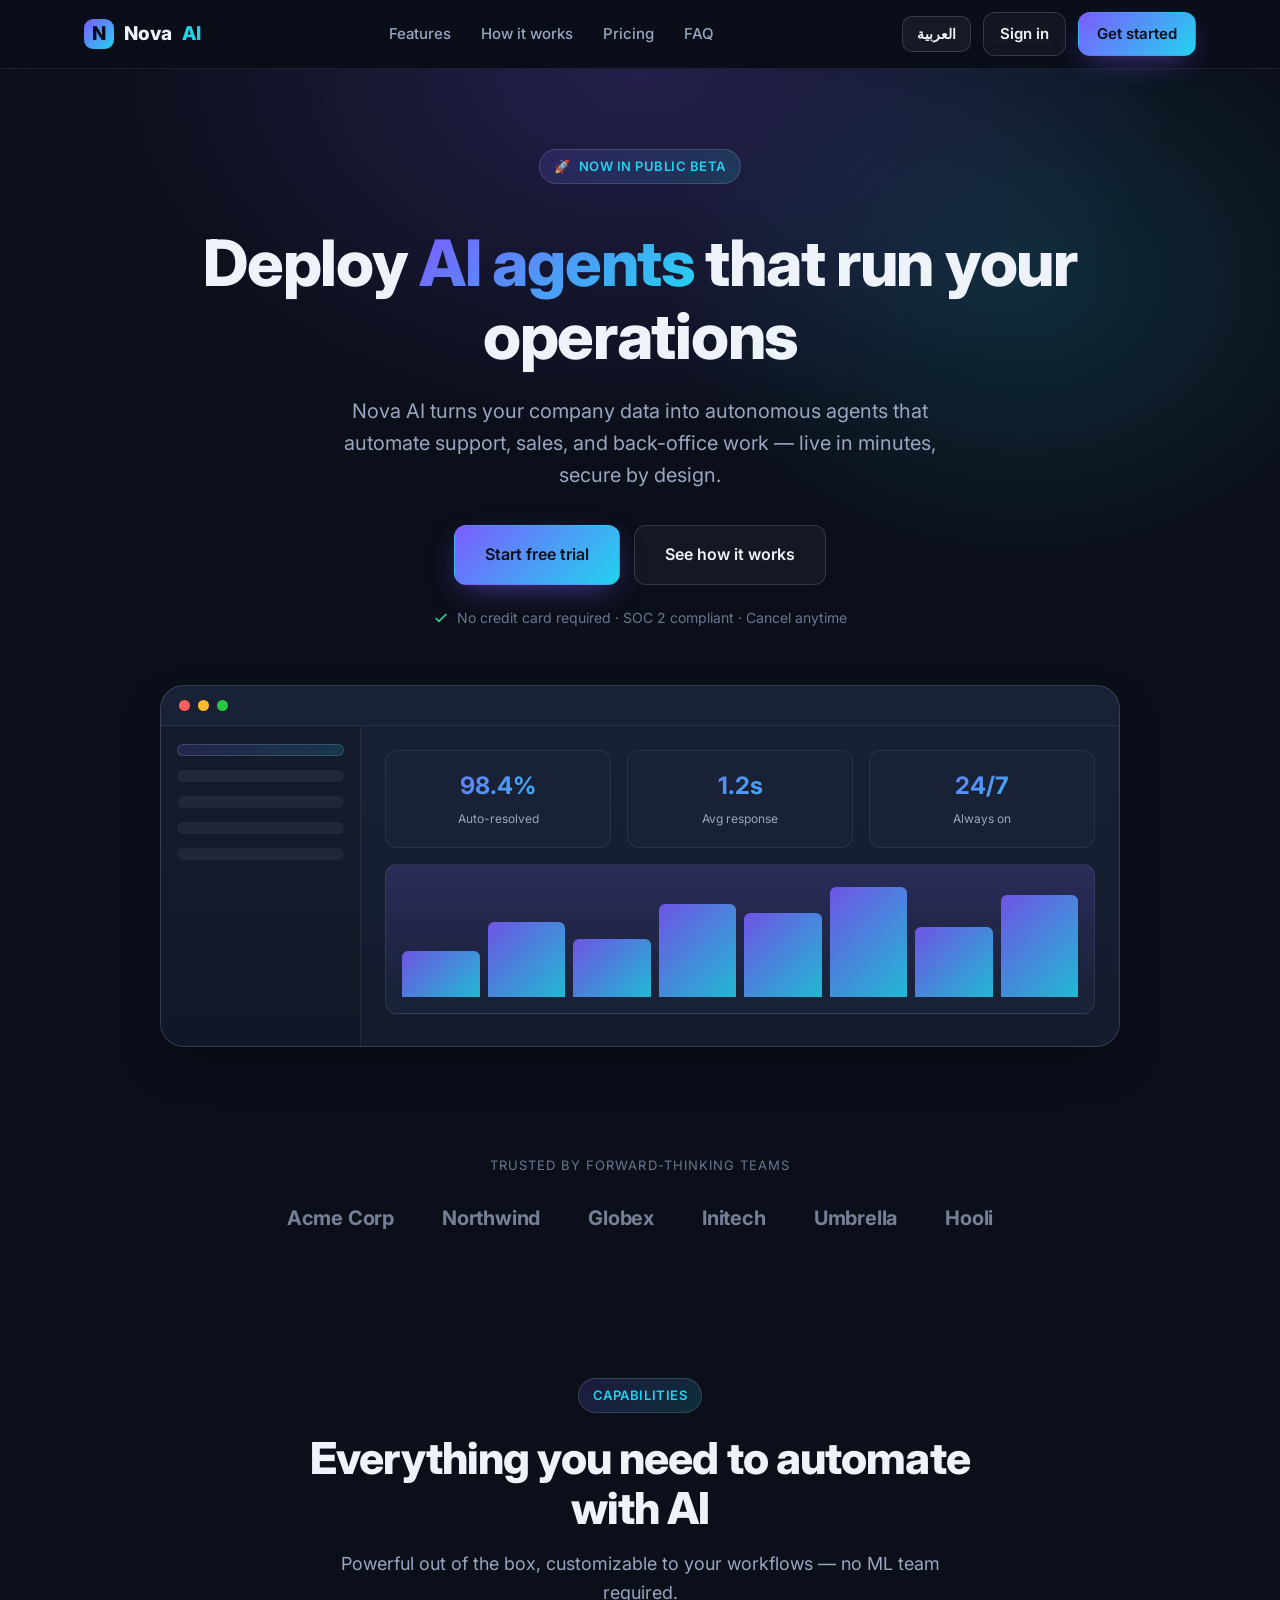
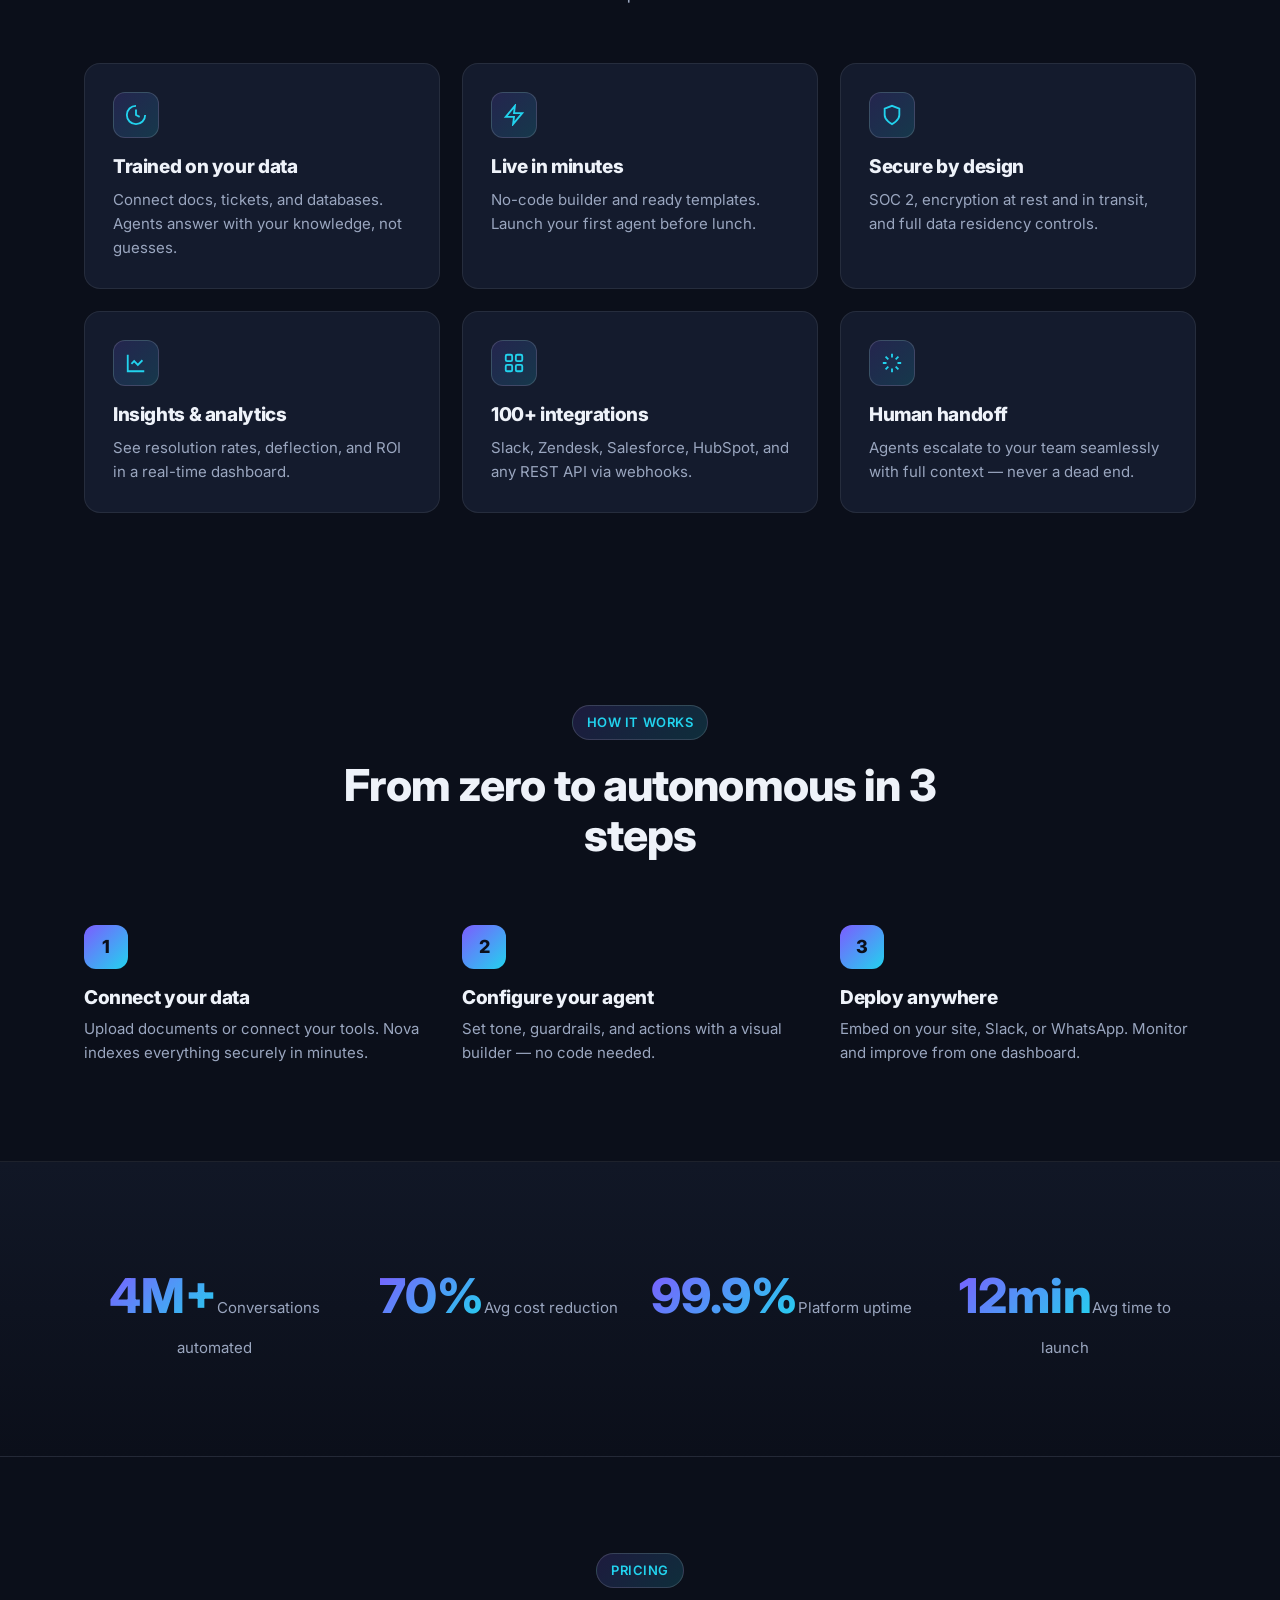
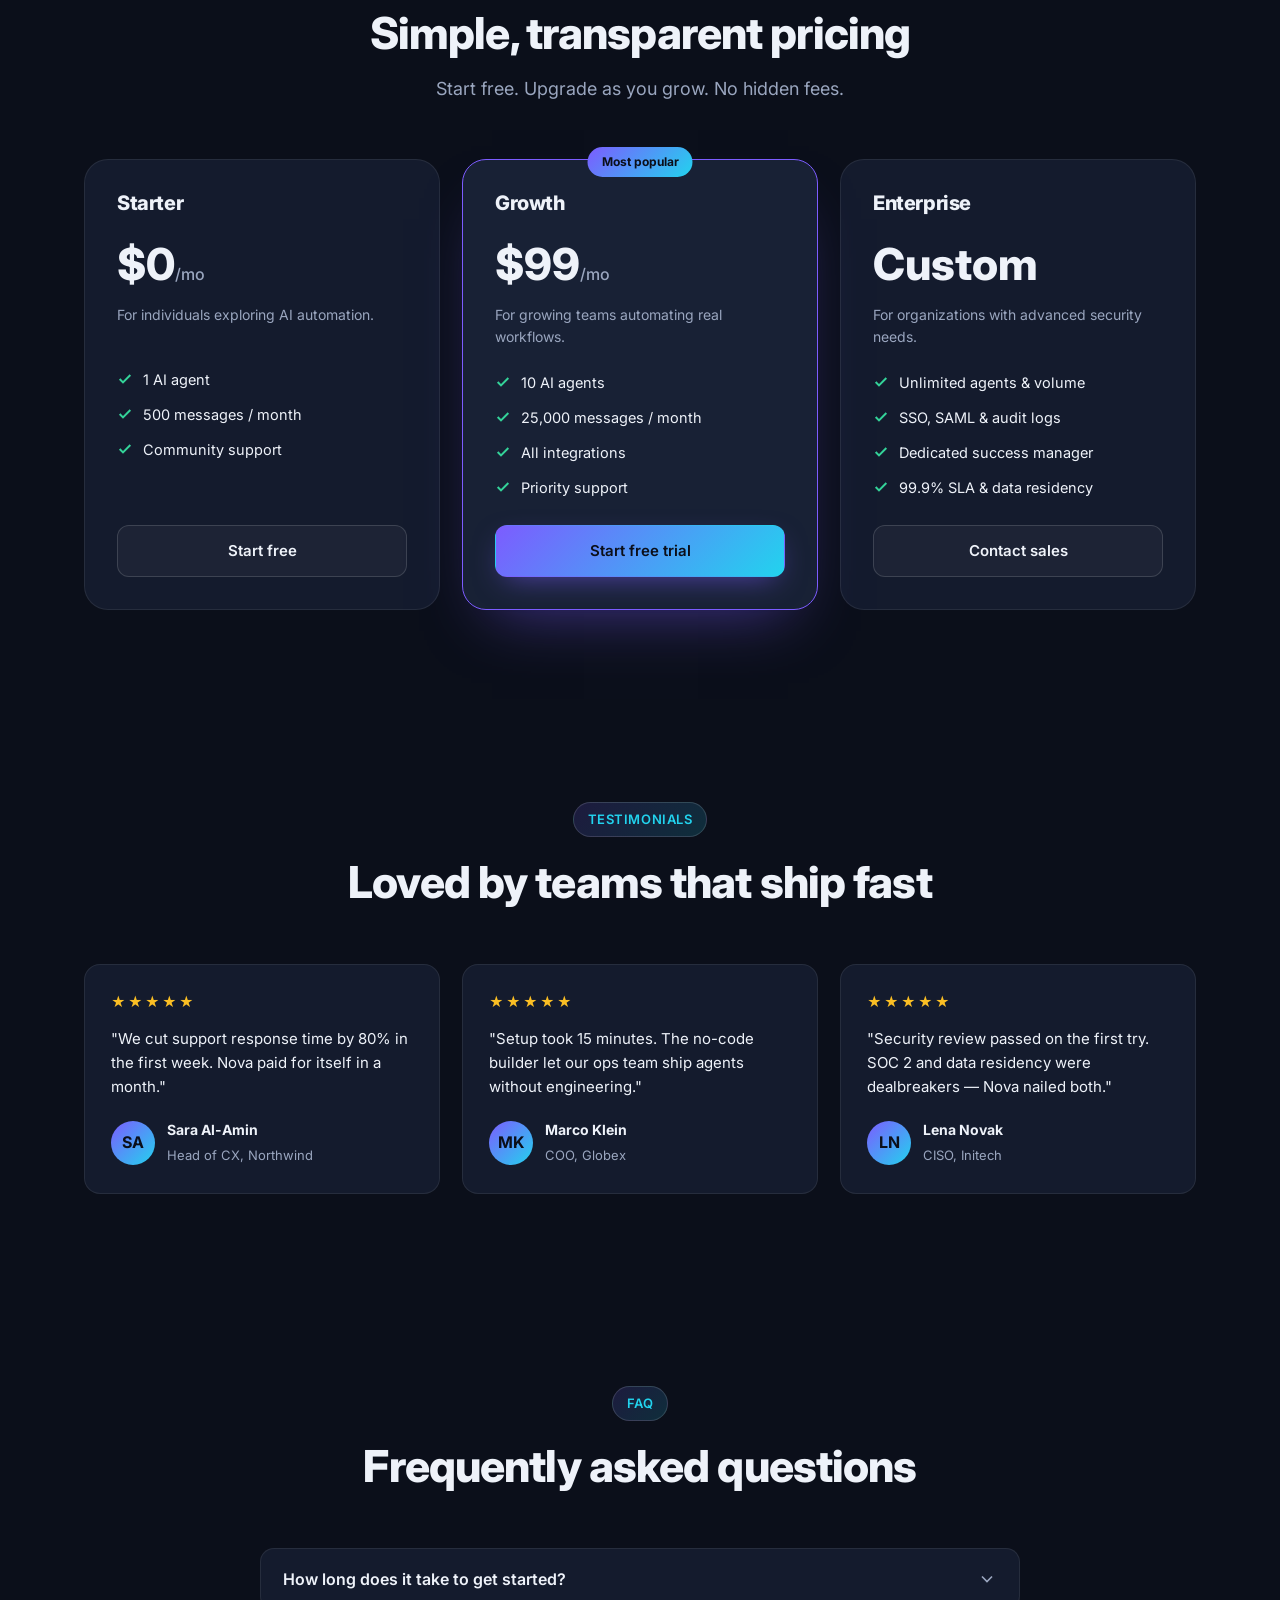
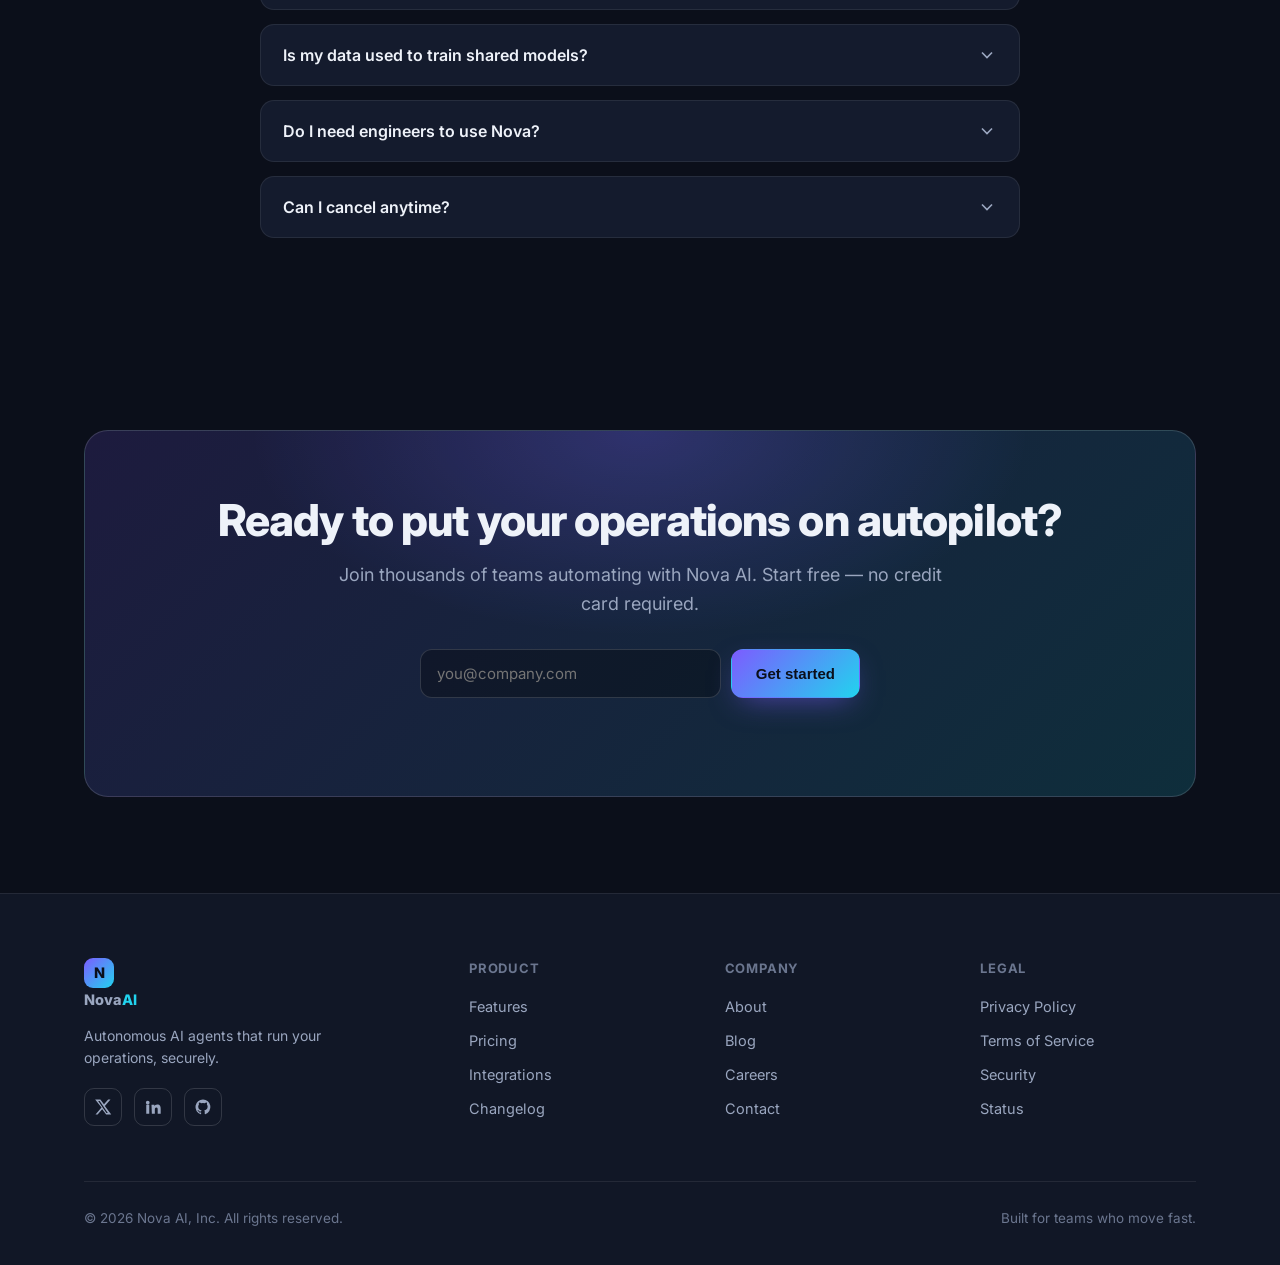
==== commit c45b1ce7: "Merge remote-tracking branch 'origin/main' into claude/maturity-assessment-platform-7712cp # Conflic" ====
--- a/index.html
+++ b/index.html
@@ -1,1090 +1,729 @@
-<!doctype html>
-<html lang="ar" dir="rtl">
+<!DOCTYPE html>
+<html lang="en" dir="ltr">
 <head>
-  <meta charset="utf-8" />
-  <meta name="viewport" content="width=device-width, initial-scale=1" />
+  <meta charset="UTF-8" />
+  <meta name="viewport" content="width=device-width, initial-scale=1.0" />
 
   <!-- ============ SEO ============ -->
-  <title>Startup AI Launchpad — منصة إطلاق شركتك الناشئة</title>
-  <meta name="description" content="منصة عربية تفاعلية لبناء شركتك الناشئة عبر 7 مراحل و214 مهمة موجهة — من اكتشاف المشكلة إلى نموذج العمل والتسويق والمالية والإطلاق، مع تتبّع تقدّم وإرشاد بالذكاء الاصطناعي." />
-  <meta name="keywords" content="شركة ناشئة, ريادة أعمال, نموذج عمل, دراسة جدوى, MVP, تحقق من الفكرة, launchpad, الذكاء الاصطناعي" />
-  <meta name="theme-color" content="#081a35" />
-  <meta name="author" content="Startup AI Launchpad" />
-  <link rel="canonical" href="https://ai-startup-public-page.forjah-club-med.chatgpt.site/" />
-
-  <!-- ============ Open Graph / Twitter ============ -->
+  <title>Nova AI — AI Agents That Run Your Operations</title>
+  <meta name="description" content="Nova AI turns your company data into autonomous AI agents that automate support, sales, and operations — deployed in minutes, secure by design." />
+  <meta name="keywords" content="AI agents, automation, AI platform, business AI, customer support automation" />
+  <meta name="theme-color" content="#0b0f1a" />
+  <link rel="canonical" href="https://novaai.example.com/" />
+
+  <!-- ============ Open Graph / Social ============ -->
   <meta property="og:type" content="website" />
-  <meta property="og:locale" content="ar_AR" />
-  <meta property="og:site_name" content="Startup AI Launchpad" />
-  <meta property="og:title" content="Startup AI Launchpad — حوّل فكرتك إلى شركة ناشئة" />
-  <meta property="og:description" content="مسار عربي تفاعلي من 214 مهمة موجهة يقودك من الفكرة إلى الإطلاق، مع تتبّع تقدّم وإرشاد ذكي." />
-  <meta property="og:url" content="https://ai-startup-public-page.forjah-club-med.chatgpt.site/" />
-  <meta property="og:image" content="https://ai-startup-public-page.forjah-club-med.chatgpt.site/og-image.png" />
+  <meta property="og:title" content="Nova AI — AI Agents That Run Your Operations" />
+  <meta property="og:description" content="Deploy autonomous AI agents trained on your data. Automate support, sales, and operations in minutes." />
+  <meta property="og:url" content="https://novaai.example.com/" />
+  <meta property="og:image" content="https://novaai.example.com/og-image.png" />
   <meta name="twitter:card" content="summary_large_image" />
-  <meta name="twitter:title" content="Startup AI Launchpad — حوّل فكرتك إلى شركة ناشئة" />
-  <meta name="twitter:description" content="مسار عربي تفاعلي من 214 مهمة موجهة يقودك من الفكرة إلى الإطلاق." />
-
-  <!-- ============ Favicon ============ -->
-  <link rel="icon" href="data:image/svg+xml,%3Csvg xmlns='http://www.w3.org/2000/svg' viewBox='0 0 32 32'%3E%3Cdefs%3E%3ClinearGradient id='g' x1='0' y1='0' x2='1' y2='1'%3E%3Cstop offset='0' stop-color='%2300b99e'/%3E%3Cstop offset='1' stop-color='%23081a35'/%3E%3C/linearGradient%3E%3C/defs%3E%3Crect width='32' height='32' rx='8' fill='%23081a35'/%3E%3Cpath d='M16 5l3 8h-6l3-8zM16 27c-3 0-5-2.5-5-6 0-2 1-4 5-9 4 5 5 7 5 9 0 3.5-2 6-5 6z' fill='url(%23g)' stroke='%234fd7cf' stroke-width='.5'/%3E%3C/svg%3E" />
+  <meta name="twitter:title" content="Nova AI — AI Agents That Run Your Operations" />
+  <meta name="twitter:description" content="Deploy autonomous AI agents trained on your data. Automate support, sales, and operations in minutes." />
+
+  <!-- ============ Favicon (inline SVG) ============ -->
+  <link rel="icon" href="data:image/svg+xml,%3Csvg xmlns='http://www.w3.org/2000/svg' viewBox='0 0 32 32'%3E%3Cdefs%3E%3ClinearGradient id='g' x1='0' y1='0' x2='1' y2='1'%3E%3Cstop offset='0' stop-color='%237c5cff'/%3E%3Cstop offset='1' stop-color='%2322d3ee'/%3E%3C/linearGradient%3E%3C/defs%3E%3Crect width='32' height='32' rx='8' fill='%230b0f1a'/%3E%3Cpath d='M8 23V9l8 10 8-10v14' fill='none' stroke='url(%23g)' stroke-width='2.5' stroke-linecap='round' stroke-linejoin='round'/%3E%3C/svg%3E" />
 
   <!-- ============ Fonts ============ -->
   <link rel="preconnect" href="https://fonts.googleapis.com" />
   <link rel="preconnect" href="https://fonts.gstatic.com" crossorigin />
-  <link href="https://fonts.googleapis.com/css2?family=Cairo:wght@600;700;800;900&family=Tajawal:wght@400;500;700;800&display=swap" rel="stylesheet" />
-
-  <!-- ============ Structured Data ============ -->
+  <link href="https://fonts.googleapis.com/css2?family=Inter:wght@400;500;600;700;800&family=Tajawal:wght@400;500;700;800&display=swap" rel="stylesheet" />
+
+  <!-- ============ Structured Data (SEO) ============ -->
   <script type="application/ld+json">
   {
-    "@context":"https://schema.org",
-    "@type":"WebApplication",
-    "name":"Startup AI Launchpad",
-    "inLanguage":"ar",
-    "applicationCategory":"BusinessApplication",
-    "operatingSystem":"Web",
-    "description":"منصة عربية تفاعلية لبناء شركة ناشئة عبر 7 مراحل و214 مهمة موجهة.",
-    "offers":{"@type":"Offer","price":"0","priceCurrency":"USD"}
+    "@context": "https://schema.org",
+    "@type": "SoftwareApplication",
+    "name": "Nova AI",
+    "applicationCategory": "BusinessApplication",
+    "operatingSystem": "Web",
+    "offers": { "@type": "Offer", "price": "0", "priceCurrency": "USD" }
   }
   </script>
 
   <style>
     :root{
-      /* Brand (from existing system, refined) */
-      --navy:#081a35; --navy-2:#0e2748; --ink:#0a1b33; --muted:#5b6a80; --muted-2:#8592a6;
-      --teal:#00b99e; --teal-dark:#00897a; --cyan:#4fd7cf; --amber:#f4b63f; --amber-dark:#d99a1e;
-      --green:#35b768; --violet:#7257d6;
-      --paper:#f7f9fc; --soft:#eef3f9; --card:#ffffff; --line:#e2e9f2; --line-2:#d3deec;
-      --ok:#12b76a; --ring:#1b75ff;
-      --grad:linear-gradient(135deg,var(--teal),var(--navy));
-      --grad-bright:linear-gradient(135deg,#12cdb0,#0a7f97);
-      --shadow-sm:0 4px 16px rgba(8,26,53,.06);
-      --shadow:0 18px 50px -18px rgba(8,26,53,.22);
-      --shadow-lg:0 34px 80px -30px rgba(8,26,53,.34);
-      --radius:14px; --radius-lg:22px; --radius-sm:10px;
-      color-scheme:light;
+      --bg:#0b0f1a; --bg-soft:#111726; --card:#141b2d; --card-2:#182135;
+      --line:rgba(255,255,255,.08); --line-2:rgba(255,255,255,.14);
+      --text:#eef2f9; --muted:#9aa6bf; --muted-2:#6b768f;
+      --brand:#7c5cff; --brand-2:#22d3ee; --accent:#34d399;
+      --grad:linear-gradient(135deg,#7c5cff 0%,#22d3ee 100%);
+      --grad-soft:linear-gradient(135deg,rgba(124,92,255,.16),rgba(34,211,238,.16));
+      --radius:16px; --radius-lg:24px; --shadow:0 20px 50px -20px rgba(0,0,0,.6);
+      --maxw:1160px;
     }
-    *{box-sizing:border-box}
+    *{box-sizing:border-box;margin:0;padding:0}
     html{scroll-behavior:smooth}
     body{
-      margin:0;font-family:"Tajawal","Segoe UI",Tahoma,Arial,sans-serif;
-      background:var(--paper);color:var(--ink);line-height:1.8;
+      font-family:'Inter',system-ui,-apple-system,Segoe UI,Roboto,sans-serif;
+      background:var(--bg);color:var(--text);line-height:1.6;
       -webkit-font-smoothing:antialiased;overflow-x:hidden;
     }
-    body.drawer-open{overflow:hidden}
+    html[dir="rtl"] body{font-family:'Tajawal','Inter',system-ui,sans-serif}
     a{color:inherit;text-decoration:none}
-    button,input,textarea,select{font:inherit}
-    button{cursor:pointer}
     img{max-width:100%;display:block}
-    h1,h2,h3,h4{font-family:"Cairo","Tajawal",sans-serif;color:var(--navy);line-height:1.3;margin:0}
-    h1{font-weight:900} h2{font-weight:800} h3,h4{font-weight:700}
-    p{margin:0}
-    :focus-visible{outline:3px solid var(--ring);outline-offset:3px;border-radius:6px}
-    ::selection{background:rgba(0,185,158,.2)}
-    .wrap{width:min(1200px,calc(100% - 34px));margin-inline:auto}
-    .kicker{font-family:"Cairo",sans-serif;font-size:12.5px;font-weight:800;letter-spacing:.12em;
-      text-transform:uppercase;color:var(--teal-dark);margin:0 0 8px}
-    .section-head{max-width:680px;margin:0 auto 46px;text-align:center}
-    .section-head h2{font-size:clamp(26px,3.6vw,40px)}
-    .section-head p{color:var(--muted);font-size:17px;margin-top:12px}
-    section{padding:88px 0;position:relative}
+    .wrap{max-width:var(--maxw);margin:0 auto;padding:0 24px}
+    section{padding:96px 0;position:relative}
+    .eyebrow{
+      display:inline-flex;align-items:center;gap:8px;font-size:13px;font-weight:600;
+      letter-spacing:.04em;text-transform:uppercase;color:var(--brand-2);
+      background:var(--grad-soft);border:1px solid var(--line-2);
+      padding:6px 14px;border-radius:999px;margin-bottom:20px;
+    }
+    h1,h2,h3{line-height:1.15;font-weight:800;letter-spacing:-.02em}
+    h2{font-size:clamp(28px,4vw,44px)}
+    .lead{color:var(--muted);font-size:18px;max-width:620px}
+    .section-head{text-align:center;max-width:680px;margin:0 auto 56px}
+    .section-head .lead{margin:16px auto 0}
 
     /* Buttons */
-    .button,.ghost-button,.icon-button,.phase-filter,.nav-links a.navcta{
-      min-height:44px;border-radius:var(--radius-sm);border:1px solid var(--line-2);
-      background:var(--card);color:var(--ink);display:inline-flex;align-items:center;
-      justify-content:center;gap:8px;padding:10px 18px;font-weight:700;font-family:"Tajawal",sans-serif;
-      transition:transform .18s ease,box-shadow .18s ease,background .18s ease,border-color .18s ease;
+    .btn{
+      display:inline-flex;align-items:center;justify-content:center;gap:8px;
+      font-weight:600;font-size:15px;padding:13px 24px;border-radius:12px;
+      cursor:pointer;border:1px solid transparent;transition:.2s ease;white-space:nowrap;
     }
-    .button:hover,.ghost-button:hover{transform:translateY(-2px);box-shadow:var(--shadow-sm)}
-    .button.primary{background:var(--teal);border-color:var(--teal);color:#fff;
-      box-shadow:0 14px 30px -10px rgba(0,185,158,.55)}
-    .button.primary:hover{background:var(--teal-dark);box-shadow:0 18px 38px -10px rgba(0,185,158,.6)}
-    .button.dark{background:var(--navy);border-color:var(--navy);color:#fff}
-    .button.dark:hover{background:var(--navy-2)}
-    .ghost-button{background:transparent}
-    .icon-button{min-height:40px;width:40px;padding:0;font-size:20px;color:var(--muted)}
-    .btn-lg{min-height:52px;padding:14px 26px;font-size:16px}
-
-    /* Announcement bar */
-    .offline-notice{background:linear-gradient(90deg,rgba(0,185,158,.12),rgba(8,26,53,.06));
-      border-bottom:1px solid var(--line);color:var(--ink);font-size:14px;padding:9px 16px;text-align:center}
-    .offline-notice strong{color:var(--navy)}
-    .offline-notice a{color:var(--teal-dark);font-weight:700;border-bottom:1px solid currentColor}
-
-    /* Top nav */
-    .topbar{position:sticky;top:0;z-index:90;background:rgba(247,249,252,.82);
-      backdrop-filter:blur(18px);border-bottom:1px solid rgba(226,233,242,.8)}
-    .topbar-inner{min-height:70px;display:grid;grid-template-columns:auto 1fr auto;align-items:center;gap:20px}
-    .brand{display:inline-flex;align-items:center;gap:11px;font-family:"Cairo",sans-serif;
-      font-weight:900;color:var(--navy);white-space:nowrap;font-size:18px}
-    .brand-mark{width:40px;aspect-ratio:1;border-radius:11px;display:grid;place-items:center;
-      background:var(--grad);color:#fff;font-size:13px;font-weight:800;box-shadow:0 8px 18px -6px rgba(0,185,158,.5)}
-    .nav-links{display:flex;gap:6px;justify-content:center;flex-wrap:wrap;align-items:center}
-    .nav-links a{color:var(--muted);padding:9px 14px;border-radius:9px;font-weight:600;transition:.18s}
-    .nav-links a:hover{color:var(--navy);background:rgba(8,26,53,.05)}
-    .nav-actions{display:flex;align-items:center;gap:10px}
-    .menu-btn{display:none;background:var(--card);border:1px solid var(--line-2);border-radius:10px;
-      width:44px;height:44px;align-items:center;justify-content:center;flex-direction:column;gap:4px}
-    .menu-btn span{display:block;width:20px;height:2px;background:var(--navy);border-radius:2px}
+    .btn-primary{background:var(--grad);color:#0b0f1a;box-shadow:0 10px 30px -10px rgba(124,92,255,.6)}
+    .btn-primary:hover{transform:translateY(-2px);box-shadow:0 16px 40px -12px rgba(124,92,255,.7)}
+    .btn-ghost{background:rgba(255,255,255,.04);border-color:var(--line-2);color:var(--text)}
+    .btn-ghost:hover{background:rgba(255,255,255,.09)}
+    .btn-lg{padding:16px 30px;font-size:16px}
+
+    /* Nav */
+    header.nav{position:sticky;top:0;z-index:50;backdrop-filter:blur(14px);
+      background:rgba(11,15,26,.72);border-bottom:1px solid var(--line)}
+    .nav-inner{display:flex;align-items:center;justify-content:space-between;height:68px}
+    .logo{display:flex;align-items:center;gap:10px;font-weight:800;font-size:19px}
+    .logo .mark{width:30px;height:30px;border-radius:9px;background:var(--grad);
+      display:grid;place-items:center;color:#0b0f1a;font-weight:800}
+    .nav-links{display:flex;align-items:center;gap:30px}
+    .nav-links a{color:var(--muted);font-size:15px;font-weight:500;transition:.2s}
+    .nav-links a:hover{color:var(--text)}
+    .nav-actions{display:flex;align-items:center;gap:12px}
+    .lang-toggle{background:rgba(255,255,255,.05);border:1px solid var(--line-2);
+      color:var(--text);border-radius:10px;padding:9px 14px;font-weight:600;
+      font-size:14px;cursor:pointer;transition:.2s}
+    .lang-toggle:hover{background:rgba(255,255,255,.1)}
+    .menu-btn{display:none;background:none;border:1px solid var(--line-2);
+      border-radius:10px;padding:8px 10px;cursor:pointer}
+    .menu-btn span{display:block;width:20px;height:2px;background:var(--text);margin:4px 0}
 
     /* Hero */
-    .hero{position:relative;padding:76px 0 68px;overflow:hidden}
-    .hero::before{content:"";position:absolute;inset:0;z-index:-2;background:
-      radial-gradient(52% 46% at 82% 8%,rgba(0,185,158,.16),transparent 62%),
-      radial-gradient(46% 40% at 6% 26%,rgba(114,87,214,.12),transparent 60%),
-      radial-gradient(60% 50% at 50% 120%,rgba(244,182,63,.12),transparent 60%)}
-    .hero::after{content:"";position:absolute;inset:0;z-index:-1;opacity:.5;
-      background-image:radial-gradient(rgba(8,26,53,.05) 1px,transparent 1px);background-size:22px 22px;
-      -webkit-mask-image:linear-gradient(180deg,#000,transparent 78%);mask-image:linear-gradient(180deg,#000,transparent 78%)}
-    .hero-grid{display:grid;grid-template-columns:1.15fr .85fr;gap:48px;align-items:center}
-    .eyebrow{display:inline-flex;align-items:center;gap:8px;font-family:"Cairo",sans-serif;
-      font-size:13px;font-weight:800;color:var(--teal-dark);background:rgba(0,185,158,.1);
-      border:1px solid rgba(0,185,158,.28);padding:7px 15px;border-radius:999px;margin-bottom:20px}
-    .hero-copy h1{font-size:clamp(32px,5.2vw,56px);letter-spacing:-.01em}
-    .hero-copy h1 span{background:var(--grad-bright);-webkit-background-clip:text;background-clip:text;
-      color:transparent;display:inline-block}
-    .hero-copy .lead{color:var(--muted);font-size:clamp(16px,2.1vw,19px);margin:22px 0 0;max-width:600px}
-    .hero-actions{display:flex;gap:12px;flex-wrap:wrap;margin-top:30px}
-    .hero-trust{margin-top:22px;color:var(--muted-2);font-size:14px;display:flex;gap:16px;flex-wrap:wrap}
-    .hero-trust span{display:inline-flex;align-items:center;gap:7px}
-    .hero-trust svg{color:var(--teal)}
-
-    .mission-card{background:var(--card);border:1px solid var(--line);border-radius:var(--radius-lg);
-      padding:26px;box-shadow:var(--shadow)}
-    .mission-card h2{font-size:20px}
-    .mission-card>p{color:var(--muted);font-size:14.5px;margin:8px 0 18px}
-    .phase-rail{display:grid;gap:9px}
-    .phase-rail a{display:grid;grid-template-columns:auto 1fr auto;align-items:center;gap:12px;
-      padding:11px 14px;border:1px solid var(--line);border-radius:12px;background:var(--soft);transition:.18s}
-    .phase-rail a:hover{border-color:var(--teal);background:#fff;transform:translateX(-4px);box-shadow:var(--shadow-sm)}
-    .phase-rail a span{width:30px;height:30px;border-radius:9px;background:var(--grad);color:#fff;
-      display:grid;place-items:center;font-weight:800;font-size:14px}
-    .phase-rail a b{font-family:"Cairo",sans-serif;font-weight:800;color:var(--navy)}
-    .phase-rail a small{color:var(--muted-2);font-size:12px;font-variant-numeric:tabular-nums}
-
-    .floating-stat{position:absolute;background:var(--card);border:1px solid var(--line);
-      border-radius:14px;padding:12px 16px;display:flex;align-items:center;gap:12px;box-shadow:var(--shadow);z-index:2}
-    .floating-stat span{font-family:"Cairo",sans-serif;font-weight:900;font-size:22px;color:var(--teal-dark)}
-    .floating-stat small{display:block;color:var(--muted-2);font-size:11px}
-    .floating-stat b{font-family:"Cairo",sans-serif;color:var(--navy);font-size:13px}
-    .floating-stat.stat-a{bottom:36px;inset-inline-start:2%}
-    .floating-stat.stat-b{top:30px;inset-inline-start:36%}
-    .floating-stat.stat-c{bottom:96px;inset-inline-end:40%}
-    @media (max-width:900px){.floating-stat{display:none}}
-
-    /* Traction */
-    #traction{padding:64px 0;background:var(--navy);color:#fff}
-    #traction .kicker{color:var(--cyan)}
-    #traction h2{color:#fff}
-    #traction .section-head p{color:rgba(255,255,255,.72)}
-    .traction-grid{display:grid;grid-template-columns:repeat(3,1fr);gap:22px}
-    .traction-grid>div{background:rgba(255,255,255,.05);border:1px solid rgba(255,255,255,.12);
-      border-radius:16px;padding:26px;text-align:center}
-    .traction-grid strong{font-family:"Cairo",sans-serif;font-size:46px;font-weight:900;display:block;
-      background:linear-gradient(135deg,var(--cyan),#fff);-webkit-background-clip:text;background-clip:text;color:transparent}
-    .traction-grid span{color:rgba(255,255,255,.78);font-size:15px}
+    .hero{padding:80px 0 60px;text-align:center;position:relative;overflow:hidden}
+    .hero::before{content:"";position:absolute;inset:0;z-index:-1;
+      background:radial-gradient(60% 50% at 50% 0%,rgba(124,92,255,.22),transparent 70%),
+                 radial-gradient(40% 40% at 80% 20%,rgba(34,211,238,.15),transparent 70%)}
+    .hero h1{font-size:clamp(34px,6vw,64px);max-width:900px;margin:22px auto 0}
+    .hero h1 .grad{background:var(--grad);-webkit-background-clip:text;background-clip:text;color:transparent}
+    .hero .lead{margin:22px auto 0;font-size:clamp(17px,2.2vw,20px)}
+    .hero-cta{display:flex;gap:14px;justify-content:center;flex-wrap:wrap;margin-top:34px}
+    .trust-line{margin-top:22px;color:var(--muted-2);font-size:14px;display:flex;
+      gap:8px;align-items:center;justify-content:center;flex-wrap:wrap}
+    .trust-line svg{color:var(--accent)}
+
+    /* Product mockup */
+    .mockup{max-width:960px;margin:56px auto 0;border-radius:var(--radius-lg);
+      border:1px solid var(--line-2);background:linear-gradient(180deg,var(--card-2),var(--card));
+      box-shadow:var(--shadow);overflow:hidden}
+    .mockup-bar{display:flex;align-items:center;gap:8px;padding:14px 18px;border-bottom:1px solid var(--line)}
+    .dot{width:11px;height:11px;border-radius:50%}
+    .mockup-body{display:grid;grid-template-columns:200px 1fr;min-height:320px}
+    .mk-side{border-inline-end:1px solid var(--line);padding:18px 16px;background:rgba(0,0,0,.15)}
+    .mk-side .item{height:12px;border-radius:6px;background:rgba(255,255,255,.06);margin-bottom:14px}
+    .mk-side .item.active{background:var(--grad-soft);border:1px solid var(--line-2)}
+    .mk-main{padding:24px}
+    .mk-row{display:flex;gap:16px;margin-bottom:16px;flex-wrap:wrap}
+    .mk-stat{flex:1;min-width:120px;background:var(--card-2);border:1px solid var(--line);
+      border-radius:12px;padding:16px}
+    .mk-stat b{font-size:24px;display:block;background:var(--grad);-webkit-background-clip:text;
+      background-clip:text;color:transparent}
+    .mk-stat span{font-size:12px;color:var(--muted)}
+    .mk-chart{height:150px;background:
+      linear-gradient(180deg,rgba(124,92,255,.18),transparent),
+      var(--card-2);border:1px solid var(--line);border-radius:12px;
+      position:relative;overflow:hidden;display:flex;align-items:flex-end;gap:8px;padding:16px}
+    .bar{flex:1;background:var(--grad);border-radius:6px 6px 0 0;opacity:.85}
+
+    /* Logos */
+    .logos{padding:48px 0}
+    .logos p{text-align:center;color:var(--muted-2);font-size:13px;
+      text-transform:uppercase;letter-spacing:.08em;margin-bottom:26px}
+    .logo-row{display:flex;justify-content:center;align-items:center;gap:48px;flex-wrap:wrap;opacity:.75}
+    .logo-row span{font-weight:700;font-size:20px;color:var(--muted);letter-spacing:-.01em}
 
     /* Features */
-    .feature-grid{display:grid;grid-template-columns:repeat(3,1fr);gap:22px}
-    .feature-card{background:var(--card);border:1px solid var(--line);border-radius:var(--radius);
-      padding:26px;transition:.22s}
-    .feature-card:hover{transform:translateY(-5px);border-color:var(--line-2);box-shadow:var(--shadow)}
-    .feature-card>span{width:46px;height:46px;border-radius:12px;display:grid;place-items:center;
-      background:rgba(0,185,158,.1);color:var(--teal-dark);font-family:"Cairo",sans-serif;font-weight:900;
-      font-size:18px;margin-bottom:16px}
-    .feature-card h3{font-size:19px;margin-bottom:8px}
-    .feature-card p{color:var(--muted);font-size:15px}
+    .grid{display:grid;gap:22px}
+    .features .grid{grid-template-columns:repeat(3,1fr)}
+    .card{background:var(--card);border:1px solid var(--line);border-radius:var(--radius);
+      padding:28px;transition:.25s ease}
+    .card:hover{border-color:var(--line-2);transform:translateY(-4px);background:var(--card-2)}
+    .card .ico{width:46px;height:46px;border-radius:12px;background:var(--grad-soft);
+      border:1px solid var(--line-2);display:grid;place-items:center;margin-bottom:18px;color:var(--brand-2)}
+    .card h3{font-size:19px;margin-bottom:10px}
+    .card p{color:var(--muted);font-size:15px}
 
     /* How it works */
-    #how{background:var(--soft)}
-    .steps-grid{display:grid;grid-template-columns:repeat(3,1fr);gap:22px}
-    .how-step{background:var(--card);border:1px solid var(--line);border-radius:var(--radius);padding:28px;position:relative}
-    .how-step .n{width:44px;height:44px;border-radius:12px;background:var(--grad);color:#fff;
-      font-family:"Cairo",sans-serif;font-weight:900;display:grid;place-items:center;font-size:18px;margin-bottom:16px}
-    .how-step h3{font-size:18px;margin-bottom:8px}
-    .how-step p{color:var(--muted);font-size:15px}
+    .steps .grid{grid-template-columns:repeat(3,1fr)}
+    .step{position:relative;padding-top:8px}
+    .step .num{width:44px;height:44px;border-radius:12px;background:var(--grad);
+      color:#0b0f1a;font-weight:800;display:grid;place-items:center;font-size:18px;margin-bottom:18px}
+    .step h3{font-size:19px;margin-bottom:8px}
+    .step p{color:var(--muted);font-size:15px}
+
+    /* Stats band */
+    .stats{background:linear-gradient(180deg,var(--bg-soft),var(--bg));
+      border-top:1px solid var(--line);border-bottom:1px solid var(--line)}
+    .stats .grid{grid-template-columns:repeat(4,1fr);text-align:center}
+    .stat b{font-size:clamp(32px,5vw,48px);font-weight:800;background:var(--grad);
+      -webkit-background-clip:text;background-clip:text;color:transparent}
+    .stat span{color:var(--muted);font-size:15px}
 
     /* Pricing */
-    .price-grid{display:grid;grid-template-columns:repeat(3,1fr);gap:22px;align-items:stretch}
+    .pricing .grid{grid-template-columns:repeat(3,1fr);align-items:stretch}
     .price-card{background:var(--card);border:1px solid var(--line);border-radius:var(--radius-lg);
-      padding:30px;display:flex;flex-direction:column}
-    .price-card.featured{border-color:var(--teal);box-shadow:var(--shadow-lg);position:relative}
-    .price-badge{position:absolute;top:-13px;inset-inline-start:50%;transform:translateX(50%);
-      background:var(--grad);color:#fff;font-family:"Cairo",sans-serif;font-size:12px;font-weight:800;
-      padding:5px 16px;border-radius:999px}
+      padding:32px;display:flex;flex-direction:column}
+    .price-card.popular{border-color:var(--brand);background:var(--card-2);
+      box-shadow:0 30px 60px -30px rgba(124,92,255,.5);position:relative}
+    .badge-pop{position:absolute;top:-13px;inset-inline-start:50%;transform:translateX(-50%);
+      background:var(--grad);color:#0b0f1a;font-size:12px;font-weight:700;padding:5px 14px;border-radius:999px}
+    html[dir="rtl"] .badge-pop{transform:translateX(50%)}
     .price-card h3{font-size:20px}
-    .price-card .price{font-family:"Cairo",sans-serif;font-size:42px;font-weight:900;color:var(--navy);margin:14px 0 2px}
-    .price-card .price small{font-size:15px;color:var(--muted);font-weight:500}
-    .price-card .p-desc{color:var(--muted);font-size:14px;min-height:44px;margin-bottom:20px}
-    .price-card ul{list-style:none;margin:0 0 26px;padding:0;display:grid;gap:12px}
-    .price-card li{display:flex;gap:10px;align-items:flex-start;font-size:14.5px}
-    .price-card li svg{color:var(--teal);flex-shrink:0;margin-top:5px}
-    .price-card .button{margin-top:auto;width:100%}
-    .price-note{text-align:center;color:var(--muted-2);font-size:13.5px;margin-top:24px}
-
-    /* Workspace */
-    .workspace{background:linear-gradient(180deg,var(--soft),var(--paper))}
-    .workspace-shell{display:grid;gap:22px}
-    .workspace-toolbar{background:var(--card);border:1px solid var(--line);border-radius:var(--radius-lg);
-      padding:22px;box-shadow:var(--shadow-sm)}
-    .search-row{display:flex;gap:12px;align-items:flex-end;flex-wrap:wrap}
-    .search-field{flex:1;min-width:240px}
-    .search-field label{display:block;font-weight:700;font-size:13px;color:var(--muted);margin-bottom:6px}
-    .search-field input{width:100%;min-height:46px;border:1px solid var(--line-2);border-radius:11px;
-      padding:10px 14px;background:var(--soft)}
-    .search-field input:focus{outline:none;border-color:var(--teal);background:#fff}
-    .phase-filters{display:flex;gap:8px;flex-wrap:wrap;margin-top:18px}
-    .phase-filter{min-height:38px;padding:7px 14px;font-size:13.5px;font-weight:700;
-      background:var(--soft);border-color:var(--line)}
-    .phase-filter[aria-pressed="true"]{background:var(--navy);border-color:var(--navy);color:#fff}
-    .workspace-status{display:flex;gap:10px;flex-wrap:wrap;margin-top:16px}
-    .workspace-status span{background:var(--soft);border:1px solid var(--line);border-radius:999px;
-      padding:5px 13px;font-size:12.5px;font-weight:700;color:var(--muted);font-variant-numeric:tabular-nums}
-
-    /* Answer board */
-    .answer-board{display:grid;grid-template-columns:.9fr 1.1fr;gap:0;background:var(--card);
-      border:1px solid var(--line);border-radius:var(--radius-lg);overflow:hidden;box-shadow:var(--shadow-sm)}
-    .answer-summary{background:var(--navy);color:#fff;padding:28px}
-    .answer-summary .kicker{color:var(--cyan)}
-    .answer-summary h3{color:#fff;font-size:20px}
-    .answer-summary>p{color:rgba(255,255,255,.72);font-size:14px;margin-top:6px}
-    .answer-question{background:rgba(255,255,255,.06);border:1px solid rgba(255,255,255,.14);
-      border-radius:12px;padding:14px 16px;margin-top:18px;font-size:14.5px;color:#fff}
-    .answer-metrics{display:grid;grid-template-columns:repeat(3,1fr);gap:12px;margin-top:20px}
-    .answer-metrics>div{background:rgba(255,255,255,.05);border-radius:12px;padding:12px;text-align:center}
-    .answer-metrics strong{font-family:"Cairo",sans-serif;font-size:22px;display:block;color:var(--cyan)}
-    .answer-metrics span{font-size:11.5px;color:rgba(255,255,255,.7)}
-    .answer-progress{height:8px;background:rgba(255,255,255,.12);border-radius:99px;margin-top:18px;overflow:hidden}
-    .answer-progress span{display:block;height:100%;width:0;background:linear-gradient(90deg,var(--teal),var(--cyan));transition:width .4s ease}
-    .answer-form{padding:28px;display:flex;flex-direction:column;gap:16px}
-    .answer-form .field label,.answer-meta label{display:block;font-weight:700;font-size:13px;color:var(--muted);margin-bottom:6px}
-    .answer-form textarea{width:100%;min-height:132px;border:1px solid var(--line-2);border-radius:12px;
-      padding:12px 14px;background:var(--soft);resize:vertical;line-height:1.8}
-    .answer-form textarea:focus,.answer-meta input:focus,.answer-meta select:focus{outline:none;border-color:var(--teal);background:#fff}
-    .answer-meta{display:grid;grid-template-columns:1fr 1fr;gap:14px}
-    .answer-meta input,.answer-meta select{width:100%;min-height:44px;border:1px solid var(--line-2);
-      border-radius:11px;padding:9px 12px;background:var(--soft)}
-    .answer-actions{display:flex;gap:10px;flex-wrap:wrap}
-    .answer-state{font-size:13px;color:var(--muted);background:var(--soft);border-radius:10px;padding:10px 14px}
-
-    /* Phase stack */
-    .phase-stack{display:grid;gap:20px}
-    .phase-panel{background:var(--card);border:1px solid var(--line);border-radius:var(--radius-lg);
-      overflow:hidden;box-shadow:var(--shadow-sm);--accent:var(--teal);--accent-dark:var(--teal-dark);--accent-soft:rgba(0,185,158,.1)}
-    .phase-panel.teal{--accent:#00b99e;--accent-dark:#00897a;--accent-soft:rgba(0,185,158,.1)}
-    .phase-panel.cyan{--accent:#2bb6c9;--accent-dark:#1c8ea0;--accent-soft:rgba(79,215,207,.14)}
-    .phase-panel.navy{--accent:#3a5a8c;--accent-dark:#1f3a63;--accent-soft:rgba(8,26,53,.08)}
-    .phase-panel.green{--accent:#35b768;--accent-dark:#268a4d;--accent-soft:rgba(53,183,104,.12)}
-    .phase-panel.amber{--accent:#e0a021;--accent-dark:#b57e12;--accent-soft:rgba(244,182,63,.16)}
-    .phase-panel.violet{--accent:#7257d6;--accent-dark:#5a41b5;--accent-soft:rgba(114,87,214,.12)}
-    .phase-panel.is-hidden{display:none}
-    .phase-header{display:grid;grid-template-columns:auto 1fr auto;align-items:center;gap:16px;
-      padding:22px 24px;border-bottom:1px solid var(--line);border-inline-start:5px solid var(--accent)}
-    .phase-number{width:52px;height:52px;border-radius:14px;background:var(--accent);color:#fff;
-      font-family:"Cairo",sans-serif;font-weight:900;font-size:22px;display:grid;place-items:center}
-    .phase-header h3{font-size:20px;margin:2px 0}
-    .phase-header .kicker{color:var(--accent-dark);margin:0}
-    .phase-header>div>p:last-child{color:var(--muted);font-size:13.5px}
-    .phase-body{display:grid;grid-template-columns:280px 1fr;gap:0}
-    .phase-body[hidden]{display:none}
-    .phase-side{background:var(--soft);border-inline-end:1px solid var(--line);padding:22px}
-    .phase-side h4{font-size:13px;text-transform:uppercase;letter-spacing:.05em;color:var(--muted);margin:0 0 8px}
-    .phase-side h4:nth-of-type(2){margin-top:20px}
-    .phase-side>p{font-size:13.5px;color:var(--ink);white-space:pre-line}
-    .phase-side ul{margin:0;padding-inline-start:18px;display:grid;gap:6px}
-    .phase-side li{font-size:13px;color:var(--muted)}
-    .mini-progress{height:7px;background:var(--line);border-radius:99px;margin-top:12px;overflow:hidden}
-    .mini-progress span{display:block;height:100%;width:0;background:var(--accent);transition:width .4s ease}
-    .step-list{list-style:none;margin:0;padding:16px;display:grid;gap:10px;max-height:640px;overflow-y:auto}
-    .step-item{display:flex;gap:12px;align-items:stretch;padding:0;border:1px solid var(--line);
-      border-radius:12px;background:var(--card);transition:.18s;overflow:hidden}
-    .step-item:hover{border-color:var(--accent);box-shadow:var(--shadow-sm)}
-    .step-item.is-hidden{display:none}
-    .step-item.is-current{border-color:var(--accent);box-shadow:0 0 0 2px var(--accent-soft)}
-    .step-item.has-answer{background:var(--accent-soft)}
-    .step-status{display:flex;flex-direction:column;align-items:center;justify-content:center;gap:6px;
-      padding:12px 10px;background:var(--soft);border-inline-end:1px solid var(--line);cursor:pointer;min-width:56px}
-    .step-status input{width:20px;height:20px;accent-color:var(--accent);cursor:pointer}
-    .step-status span{font-family:"Cairo",sans-serif;font-weight:800;font-size:14px;color:var(--muted);font-variant-numeric:tabular-nums}
-    .step-open{flex:1;text-align:start;background:none;border:none;padding:13px 15px;display:flex;
-      flex-direction:column;gap:3px;min-height:auto}
-    .step-open strong{font-family:"Tajawal",sans-serif;font-weight:700;color:var(--navy);font-size:15px;line-height:1.6}
-    .step-open small{color:var(--muted);font-size:12.5px}
-    .answer-badge{align-self:flex-start;margin-top:4px;font-size:11px;font-weight:700;font-style:normal;
-      padding:2px 9px;border-radius:999px;background:var(--soft);color:var(--muted);border:1px solid var(--line)}
-    .step-item.has-answer .answer-badge{background:var(--accent);color:#fff;border-color:var(--accent)}
+    .price-card .price{font-size:44px;font-weight:800;margin:14px 0 4px}
+    .price-card .price span{font-size:16px;color:var(--muted);font-weight:500}
+    .price-card .desc{color:var(--muted);font-size:14px;margin-bottom:22px;min-height:42px}
+    .price-card ul{list-style:none;margin:0 0 26px;display:grid;gap:12px}
+    .price-card li{display:flex;gap:10px;align-items:flex-start;font-size:14.5px;color:var(--text)}
+    .price-card li svg{color:var(--accent);flex-shrink:0;margin-top:3px}
+    .price-card .btn{margin-top:auto;width:100%}
 
     /* Testimonials */
-    .testi-grid{display:grid;grid-template-columns:repeat(3,1fr);gap:22px}
-    .testi{background:var(--card);border:1px solid var(--line);border-radius:var(--radius);padding:26px}
-    .testi .stars{color:var(--amber);letter-spacing:2px;margin-bottom:12px}
-    .testi p{font-size:15px;color:var(--ink);margin-bottom:18px}
+    .testi .grid{grid-template-columns:repeat(3,1fr)}
+    .quote{background:var(--card);border:1px solid var(--line);border-radius:var(--radius);padding:26px}
+    .quote p{font-size:15px;color:var(--text);margin-bottom:20px}
     .who{display:flex;align-items:center;gap:12px}
-    .who .av{width:44px;height:44px;border-radius:50%;background:var(--grad);color:#fff;
-      display:grid;place-items:center;font-family:"Cairo",sans-serif;font-weight:800}
-    .who b{font-family:"Cairo",sans-serif;color:var(--navy);display:block;font-size:14px}
-    .who span{color:var(--muted);font-size:13px}
+    .avatar{width:44px;height:44px;border-radius:50%;background:var(--grad);
+      display:grid;place-items:center;font-weight:700;color:#0b0f1a}
+    .who b{font-size:14px;display:block}
+    .who span{font-size:13px;color:var(--muted)}
+    .stars{color:#fbbf24;margin-bottom:14px;font-size:14px;letter-spacing:2px}
 
     /* FAQ */
-    .faq-list{max-width:780px;margin:0 auto;display:grid;gap:14px}
+    .faq-list{max-width:760px;margin:0 auto;display:grid;gap:14px}
     .faq-item{background:var(--card);border:1px solid var(--line);border-radius:14px;overflow:hidden}
-    .faq-q{width:100%;text-align:start;background:none;border:none;padding:20px 22px;font-family:"Cairo",sans-serif;
-      font-weight:700;font-size:16px;color:var(--navy);display:flex;justify-content:space-between;align-items:center;gap:16px}
-    .faq-q .chev{transition:.3s;color:var(--teal);flex-shrink:0}
+    .faq-q{width:100%;text-align:start;background:none;border:none;color:var(--text);
+      font-size:16px;font-weight:600;padding:20px 22px;cursor:pointer;display:flex;
+      justify-content:space-between;align-items:center;gap:16px;font-family:inherit}
+    .faq-q .chev{transition:.3s;color:var(--muted);flex-shrink:0}
     .faq-item.open .chev{transform:rotate(180deg)}
     .faq-a{max-height:0;overflow:hidden;transition:max-height .3s ease;color:var(--muted);font-size:15px}
     .faq-a div{padding:0 22px 20px}
 
-    /* CTA + waitlist */
-    .cta{background:var(--navy);color:#fff}
-    .cta-grid{display:grid;grid-template-columns:1.3fr .7fr;gap:36px;align-items:center;
-      background:linear-gradient(135deg,var(--navy),var(--navy-2));border:1px solid rgba(255,255,255,.1);
-      border-radius:var(--radius-lg);padding:44px}
-    .cta-grid h2{color:#fff;font-size:clamp(24px,3.4vw,34px)}
-    .cta-grid p{color:rgba(255,255,255,.75);margin-top:12px}
-    .waitlist{display:flex;gap:10px;flex-wrap:wrap;margin-top:20px}
-    .waitlist input{flex:1;min-width:200px;min-height:50px;border:1px solid rgba(255,255,255,.2);
-      border-radius:12px;padding:12px 16px;background:rgba(255,255,255,.08);color:#fff}
-    .waitlist input::placeholder{color:rgba(255,255,255,.55)}
-    .waitlist input:focus{outline:none;border-color:var(--cyan);background:rgba(255,255,255,.14)}
-    #waitMsg{margin-top:12px;font-size:14px;min-height:20px;color:var(--cyan)}
+    /* Final CTA */
+    .cta-final{text-align:center}
+    .cta-box{background:var(--grad-soft);border:1px solid var(--line-2);
+      border-radius:var(--radius-lg);padding:64px 32px;position:relative;overflow:hidden}
+    .cta-box::before{content:"";position:absolute;inset:0;z-index:-1;
+      background:radial-gradient(50% 80% at 50% 0%,rgba(124,92,255,.25),transparent 70%)}
+    .cta-box h2{margin-bottom:16px}
+    .cta-box .lead{margin:0 auto 30px}
+    .newsletter{display:flex;gap:10px;max-width:440px;margin:0 auto;flex-wrap:wrap}
+    .newsletter input{flex:1;min-width:200px;background:rgba(0,0,0,.3);border:1px solid var(--line-2);
+      color:var(--text);border-radius:12px;padding:14px 16px;font-size:15px;font-family:inherit;outline:none}
+    .newsletter input:focus{border-color:var(--brand)}
 
     /* Footer */
-    footer{background:var(--paper);border-top:1px solid var(--line);padding:60px 0 34px;color:var(--muted)}
-    .foot-grid{display:grid;grid-template-columns:1.8fr 1fr 1fr 1fr;gap:36px;margin-bottom:40px}
-    .foot-brand p{margin:14px 0 18px;max-width:300px;font-size:14.5px}
-    .foot-col h4{font-family:"Cairo",sans-serif;font-size:13px;text-transform:uppercase;letter-spacing:.05em;
-      color:var(--navy);margin:0 0 14px}
-    .foot-col a{display:block;color:var(--muted);font-size:14.5px;margin-bottom:10px;transition:.18s}
-    .foot-col a:hover{color:var(--teal-dark)}
-    .socials{display:flex;gap:10px}
-    .socials a{width:38px;height:38px;border-radius:10px;border:1px solid var(--line-2);display:grid;
-      place-items:center;color:var(--muted);transition:.18s}
-    .socials a:hover{color:var(--teal-dark);border-color:var(--teal);background:rgba(0,185,158,.08)}
-    .foot-bottom{border-top:1px solid var(--line);padding-top:24px;display:flex;justify-content:space-between;
-      align-items:center;gap:14px;flex-wrap:wrap;font-size:13.5px;color:var(--muted-2)}
-
-    /* Drawer */
-    .drawer{position:fixed;inset:0;z-index:120;display:flex;justify-content:flex-start}
-    .drawer[hidden]{display:none}
-    .drawer-close-zone{flex:1;background:rgba(8,26,53,.5);border:none;backdrop-filter:blur(2px)}
-    .drawer-panel{width:min(480px,92vw);height:100%;background:var(--card);box-shadow:var(--shadow-lg);
-      padding:26px;overflow-y:auto;animation:slideIn .28s ease}
-    @keyframes slideIn{from{transform:translateX(-30px);opacity:.6}to{transform:none;opacity:1}}
-    .drawer-head{display:flex;justify-content:space-between;align-items:flex-start;gap:16px;margin-bottom:22px}
-    .drawer-head .kicker{color:var(--teal-dark);margin-bottom:4px}
-    .drawer-head h2{font-size:22px}
-    .detail-block{border:1px solid var(--line);border-radius:12px;padding:16px 18px;margin-bottom:14px;background:var(--soft)}
-    .detail-block h3{font-size:13px;text-transform:uppercase;letter-spacing:.05em;color:var(--teal-dark);margin-bottom:8px}
-    .detail-block p{color:var(--ink);font-size:15px;line-height:1.85}
-    .detail-block:last-child{background:none;border:none;padding:8px 0}
-
-    /* Toast */
-    .toast{position:fixed;bottom:28px;inset-inline-start:50%;transform:translateX(50%) translateY(20px);
-      background:var(--navy);color:#fff;padding:12px 22px;border-radius:12px;font-weight:700;font-size:14px;
-      box-shadow:var(--shadow-lg);opacity:0;pointer-events:none;transition:.3s;z-index:200}
-    .toast.is-visible{opacity:1;transform:translateX(50%) translateY(0)}
-
-    .is-hidden{display:none !important}
-
-    /* Responsive */
-    @media (max-width:980px){
-      .hero-grid,.cta-grid{grid-template-columns:1fr;gap:30px}
-      .feature-grid,.steps-grid,.price-grid,.testi-grid,.traction-grid{grid-template-columns:1fr}
-      .answer-board,.phase-body{grid-template-columns:1fr}
-      .phase-side{border-inline-end:none;border-bottom:1px solid var(--line)}
+    footer{border-top:1px solid var(--line);padding:64px 0 36px;background:var(--bg-soft)}
+    .foot-grid{display:grid;grid-template-columns:1.6fr 1fr 1fr 1fr;gap:40px;margin-bottom:44px}
+    .foot-col h4{font-size:13px;text-transform:uppercase;letter-spacing:.06em;
+      color:var(--muted-2);margin-bottom:16px}
+    .foot-col a{display:block;color:var(--muted);font-size:14.5px;margin-bottom:11px;transition:.2s}
+    .foot-col a:hover{color:var(--text)}
+    .foot-brand p{color:var(--muted);font-size:14px;margin:14px 0 18px;max-width:280px}
+    .socials{display:flex;gap:12px}
+    .socials a{width:38px;height:38px;border-radius:10px;border:1px solid var(--line-2);
+      display:grid;place-items:center;color:var(--muted);transition:.2s}
+    .socials a:hover{color:var(--text);border-color:var(--brand);background:rgba(124,92,255,.1)}
+    .foot-bottom{border-top:1px solid var(--line);padding-top:26px;display:flex;
+      justify-content:space-between;align-items:center;gap:16px;flex-wrap:wrap;
+      color:var(--muted-2);font-size:13.5px}
+    .foot-bottom a{color:var(--muted-2)}
+    .foot-bottom a:hover{color:var(--text)}
+
+    /* Reveal on scroll */
+    .reveal{opacity:0;transform:translateY(24px);transition:.7s cubic-bezier(.2,.7,.2,1)}
+    .reveal.in{opacity:1;transform:none}
+
+    /* Mobile */
+    @media (max-width:900px){
+      .features .grid,.steps .grid,.pricing .grid,.testi .grid{grid-template-columns:1fr}
+      .stats .grid{grid-template-columns:repeat(2,1fr);gap:32px}
       .foot-grid{grid-template-columns:1fr 1fr}
-      .nav-links{display:none;position:absolute;top:70px;inset-inline:0;flex-direction:column;
-        background:var(--card);border-bottom:1px solid var(--line);padding:16px;gap:4px;box-shadow:var(--shadow)}
+      .mockup-body{grid-template-columns:1fr}
+      .mk-side{display:none}
+      .nav-links{display:none;position:absolute;top:68px;inset-inline:0;flex-direction:column;
+        background:var(--bg-soft);border-bottom:1px solid var(--line);padding:20px 24px;gap:18px}
       .nav-links.show{display:flex}
-      .nav-links a{width:100%;text-align:center;padding:12px}
-      .menu-btn{display:flex}
-      section{padding:64px 0}
+      .menu-btn{display:block}
+      .nav-links a{font-size:16px}
+      section{padding:72px 0}
     }
-    @media (max-width:560px){
-      .foot-grid{grid-template-columns:1fr}
+    @media (max-width:520px){
+      .stats .grid,.foot-grid{grid-template-columns:1fr}
       .foot-bottom{flex-direction:column;text-align:center}
-      .answer-meta{grid-template-columns:1fr}
-      .traction-grid{grid-template-columns:1fr}
     }
-    @media (prefers-reduced-motion:reduce){*{transition:none !important;animation:none !important;scroll-behavior:auto}}
+    /* Accessibility */
+    :focus-visible{outline:2px solid var(--brand-2);outline-offset:3px;border-radius:6px}
+    @media (prefers-reduced-motion:reduce){*{transition:none!important;scroll-behavior:auto}}
   </style>
 </head>
 <body>
-  <div class="offline-notice" role="note">
-    <strong>نسخة مجانية مستقلة:</strong>
-    يعمل البحث والتصفية وحفظ التقدّم محلياً في متصفحك. تسجيل الدخول، والذكاء الاصطناعي، وقاعدة البيانات، ولوحة الإدارة متاحة في
-    <a href="https://ai-startup-public-page.forjah-club-med.chatgpt.site" target="_blank" rel="noopener noreferrer">النسخة السحابية</a>.
-  </div>
-
-  <nav class="topbar" aria-label="التنقل الرئيسي">
-    <div class="wrap topbar-inner">
-      <a class="brand" href="#"><span class="brand-mark">AI</span><span>Startup Launchpad</span></a>
-      <div class="nav-links" id="navLinks">
-        <a href="#features">المزايا</a>
-        <a href="#how">كيف يعمل</a>
-        <a href="#pricing">الأسعار</a>
-        <a href="#workspace">المهام</a>
-        <a href="#faq">الأسئلة</a>
-      </div>
+
+  <!-- ================= NAV ================= -->
+  <header class="nav">
+    <div class="wrap nav-inner">
+      <a class="logo" href="#top" aria-label="Nova AI home">
+        <span class="mark">N</span> Nova<span style="color:var(--brand-2)">AI</span>
+      </a>
+      <nav class="nav-links" id="navLinks" aria-label="Main">
+        <a href="#features" data-i18n="nav.features">Features</a>
+        <a href="#how" data-i18n="nav.how">How it works</a>
+        <a href="#pricing" data-i18n="nav.pricing">Pricing</a>
+        <a href="#faq" data-i18n="nav.faq">FAQ</a>
+      </nav>
       <div class="nav-actions">
-        <a class="button primary" href="#workspace">ابدأ الآن</a>
-        <button class="menu-btn" id="menuBtn" aria-label="القائمة" aria-expanded="false"><span></span><span></span><span></span></button>
+        <button class="lang-toggle" id="langToggle" aria-label="Switch language">العربية</button>
+        <a href="#" class="btn btn-ghost" style="padding:9px 16px" data-i18n="nav.signin">Sign in</a>
+        <a href="#pricing" class="btn btn-primary" style="padding:9px 18px" data-i18n="nav.cta">Get started</a>
+        <button class="menu-btn" id="menuBtn" aria-label="Menu" aria-expanded="false">
+          <span></span><span></span><span></span>
+        </button>
       </div>
     </div>
-  </nav>
-
-  <header class="hero">
-    <div class="wrap hero-grid">
-      <div class="hero-copy">
-        <span class="eyebrow">🚀 مصمم لرواد الأعمال في MENA</span>
-        <h1>حوّل فكرتك إلى شركة ناشئة عبر <span>214 مهمة موجهة</span></h1>
-        <p class="lead">Launchpad عربي تفاعلي يقودك من اكتشاف المشكلة إلى نموذج العمل والتسويق والمالية والإطلاق، مع تتبّع تقدّم وأدوات ذكاء اصطناعي لكل خطوة.</p>
-        <div class="hero-actions">
-          <a class="button primary btn-lg" href="#workspace">ابدأ مجاناً</a>
-          <a class="button btn-lg" href="#how">شاهد كيف يعمل</a>
-          <button class="button" id="copyPrompt" type="button">نسخ أمر الاستدعاء</button>
-        </div>
-        <div class="hero-trust">
-          <span><svg width="16" height="16" viewBox="0 0 24 24" fill="none" stroke="currentColor" stroke-width="2.5"><path d="M20 6 9 17l-5-5"/></svg> بدون تسجيل — يبدأ فوراً</span>
-          <span><svg width="16" height="16" viewBox="0 0 24 24" fill="none" stroke="currentColor" stroke-width="2.5"><path d="M20 6 9 17l-5-5"/></svg> تقدّمك محفوظ في متصفحك</span>
-          <span><svg width="16" height="16" viewBox="0 0 24 24" fill="none" stroke="currentColor" stroke-width="2.5"><path d="M20 6 9 17l-5-5"/></svg> منهجية عربية كاملة</span>
-        </div>
-      </div>
-
-      <aside class="mission-card" aria-label="مسار المراحل">
-        <h2>اختر مهمة الانطلاق</h2>
-        <p>ابدأ من المرحلة المناسبة، أو انتقل إلى لوحة المهام للبحث والتصفية.</p>
-        <div class="phase-rail"><a href="#phase-1"><span>1</span><b>اكتشاف</b><small>1-32</small></a>
-<a href="#phase-2"><span>2</span><b>القيمة</b><small>33-64</small></a>
-<a href="#phase-3"><span>3</span><b>النموذج</b><small>65-94</small></a>
-<a href="#phase-4"><span>4</span><b>التسويق</b><small>95-128</small></a>
-<a href="#phase-5"><span>5</span><b>المالية</b><small>129-166</small></a>
-<a href="#phase-6"><span>6</span><b>الإطلاق</b><small>167-202</small></a>
-<a href="#phase-7"><span>7</span><b>العرض</b><small>203-214</small></a></div>
-      </aside>
-    </div>
-    <div class="floating-stat stat-a"><span>214</span><div><small>مهام موجهة</small><b>جاهزة</b></div></div>
-    <div class="floating-stat stat-b"><span>7</span><div><small>مراحل نمو</small><b>مترابطة</b></div></div>
-    <div class="floating-stat stat-c"><span>AI</span><div><small>إرشاد ذكي</small><b>لكل خطوة</b></div></div>
   </header>
 
-  <section id="traction">
-    <div class="wrap">
-      <div class="section-head">
-        <p class="kicker">TRACTION</p>
-        <h2>تقدّم المؤسس بالأرقام</h2>
-        <p>لقطة واضحة لما يساعدك المنهج على إنجازه قبل الإطلاق وبعده.</p>
-      </div>
-      <div class="traction-grid">
-        <div><strong>32</strong><span>خطوة تحقّق من المشكلة</span></div>
-        <div><strong>38</strong><span>خطوة مالية وجدوى</span></div>
-        <div><strong>36</strong><span>خطوة تنفيذ ونمو</span></div>
-      </div>
-    </div>
-  </section>
-
-  <section class="features" id="features">
-    <div class="wrap">
-      <div class="section-head">
-        <p class="kicker">FEATURES</p>
-        <h2>كل ما تحتاجه للانتقال من الفكرة إلى الإطلاق</h2>
-        <p>تصميم مستوحى من منصات launchpad الحديثة، لكنه مبني على منهجك العربي الكامل.</p>
-      </div>
-      <div class="feature-grid"><article class="feature-card"><span>1</span><h3>مهمات موجهة</h3><p>214 خطوة مرتبة كمسار Launchpad من الفكرة إلى النمو.</p></article>
-<article class="feature-card"><span>2</span><h3>تقدّم محفّز</h3><p>علّم إنجازك محلياً وشاهد تقدم كل مرحلة كرحلة founder missions.</p></article>
-<article class="feature-card"><span>3</span><h3>أدوات ذكاء اصطناعي</h3><p>انسخ أمر الاستدعاء وافتح تفاصيل كل خطوة كمهمة قابلة للتنفيذ.</p></article>
-<article class="feature-card"><span>4</span><h3>تحقّق من العملاء</h3><p>اكتشاف، مقابلات، رسائل، وتسعير مبني على أدلة لا افتراضات.</p></article>
-<article class="feature-card"><span>5</span><h3>لوحة مؤشرات</h3><p>بحث، فلاتر، أرقام traction، وبوابات قرار قبل الانتقال.</p></article>
-<article class="feature-card"><span>6</span><h3>إطلاق ونمو</h3><p>خطة تنفيذ وإطلاق محدود وتشغيل شهري ومتابعة أسبوعية.</p></article></div>
-    </div>
-  </section>
-
-  <section id="how">
-    <div class="wrap">
-      <div class="section-head">
-        <p class="kicker">HOW IT WORKS</p>
-        <h2>ثلاث خطوات من الفكرة إلى مخرج عملي</h2>
-        <p>كل مهمة تنتهي بمخرج موثّق، وكل مرحلة ببوابة قرار تمنع الانتقال العشوائي.</p>
-      </div>
-      <div class="steps-grid">
-        <div class="how-step"><div class="n">1</div><h3>اختر مرحلتك</h3><p>ابدأ من المرحلة المناسبة لك — اكتشاف، قيمة، نموذج، تسويق، مالية، إطلاق، أو عرض.</p></div>
-        <div class="how-step"><div class="n">2</div><h3>نفّذ المهمة وأجب</h3><p>افتح تفاصيل كل مهمة، اكتب إجابتك العملية ودليلها ومستوى ثقتك، واحفظها.</p></div>
-        <div class="how-step"><div class="n">3</div><h3>تتبّع وتقدّم</h3><p>علّم المهام المكتملة، راقب تقدّم كل مرحلة، وانتقل عبر بوابة القرار للمرحلة التالية.</p></div>
-      </div>
-    </div>
-  </section>
-
-  <section id="pricing">
-    <div class="wrap">
-      <div class="section-head">
-        <p class="kicker">PRICING</p>
-        <h2>ابدأ مجاناً، وترقَّ عند الحاجة</h2>
-        <p>النسخة المستقلة مجانية بالكامل. النسخة السحابية تضيف الذكاء الاصطناعي والحفظ السحابي والفرق.</p>
-      </div>
-      <div class="price-grid">
-        <div class="price-card">
-          <h3>المستقل</h3>
-          <div class="price">مجاني<small></small></div>
-          <p class="p-desc">للمؤسس الفردي الذي يريد البدء فوراً دون تسجيل.</p>
-          <ul>
-            <li><svg width="16" height="16" viewBox="0 0 24 24" fill="none" stroke="currentColor" stroke-width="3"><path d="M20 6 9 17l-5-5"/></svg>الوصول لكل الـ214 مهمة</li>
-            <li><svg width="16" height="16" viewBox="0 0 24 24" fill="none" stroke="currentColor" stroke-width="3"><path d="M20 6 9 17l-5-5"/></svg>بحث وتصفية وتتبّع تقدّم</li>
-            <li><svg width="16" height="16" viewBox="0 0 24 24" fill="none" stroke="currentColor" stroke-width="3"><path d="M20 6 9 17l-5-5"/></svg>حفظ محلي في المتصفح</li>
-            <li><svg width="16" height="16" viewBox="0 0 24 24" fill="none" stroke="currentColor" stroke-width="3"><path d="M20 6 9 17l-5-5"/></svg>نسخ أوامر الذكاء الاصطناعي</li>
-          </ul>
-          <a class="button" href="#workspace">ابدأ الآن</a>
-        </div>
-        <div class="price-card featured">
-          <span class="price-badge">الأكثر شيوعاً</span>
-          <h3>الاحترافي</h3>
-          <div class="price">$19<small>/شهرياً</small></div>
-          <p class="p-desc">للمؤسس الجاد الذي يريد الذكاء الاصطناعي والحفظ السحابي.</p>
-          <ul>
-            <li><svg width="16" height="16" viewBox="0 0 24 24" fill="none" stroke="currentColor" stroke-width="3"><path d="M20 6 9 17l-5-5"/></svg>كل مزايا النسخة المجانية</li>
-            <li><svg width="16" height="16" viewBox="0 0 24 24" fill="none" stroke="currentColor" stroke-width="3"><path d="M20 6 9 17l-5-5"/></svg>إرشاد ذكي مدمج لكل مهمة</li>
-            <li><svg width="16" height="16" viewBox="0 0 24 24" fill="none" stroke="currentColor" stroke-width="3"><path d="M20 6 9 17l-5-5"/></svg>حفظ سحابي ومزامنة الأجهزة</li>
-            <li><svg width="16" height="16" viewBox="0 0 24 24" fill="none" stroke="currentColor" stroke-width="3"><path d="M20 6 9 17l-5-5"/></svg>تصدير المخرجات PDF/Docs</li>
-          </ul>
-          <a class="button primary" href="https://ai-startup-public-page.forjah-club-med.chatgpt.site" target="_blank" rel="noopener">جرّب 14 يوماً مجاناً</a>
-        </div>
-        <div class="price-card">
-          <h3>الفِرق</h3>
-          <div class="price">حسب الطلب<small></small></div>
-          <p class="p-desc">للحاضنات ومسرّعات الأعمال والفرق التي ترشد عدة مؤسسين.</p>
-          <ul>
-            <li><svg width="16" height="16" viewBox="0 0 24 24" fill="none" stroke="currentColor" stroke-width="3"><path d="M20 6 9 17l-5-5"/></svg>كل مزايا النسخة الاحترافية</li>
-            <li><svg width="16" height="16" viewBox="0 0 24 24" fill="none" stroke="currentColor" stroke-width="3"><path d="M20 6 9 17l-5-5"/></svg>مساحات عمل ولوحة إدارة</li>
-            <li><svg width="16" height="16" viewBox="0 0 24 24" fill="none" stroke="currentColor" stroke-width="3"><path d="M20 6 9 17l-5-5"/></svg>متابعة تقدّم المؤسسين</li>
-            <li><svg width="16" height="16" viewBox="0 0 24 24" fill="none" stroke="currentColor" stroke-width="3"><path d="M20 6 9 17l-5-5"/></svg>دعم مخصّص وتدريب</li>
-          </ul>
-          <a class="button" href="#waitlist">تواصل معنا</a>
-        </div>
-      </div>
-      <p class="price-note">الأسعار توضيحية للنسخة السحابية · ألغِ في أي وقت · بدون رسوم خفية</p>
-    </div>
-  </section>
-
-  <section class="workspace" id="workspace">
-    <div class="wrap">
-      <div class="section-head">
-        <p class="kicker">MISSIONS</p>
-        <h2>لوحة المهام التفاعلية</h2>
-        <p>ابحث داخل 214 مهمة، افتح التفاصيل، علّم الإنجاز، وراقب تقدّم كل مرحلة.</p>
-      </div>
-      <div class="workspace-shell">
-        <div class="workspace-toolbar" role="region" aria-label="أدوات التحكم">
-          <div class="search-row">
-            <div class="search-field">
-              <label for="stepSearch">البحث في المهام</label>
-              <input id="stepSearch" type="search" placeholder="مثال: مقابلات، السعر، الإطلاق، التدفق النقدي" />
+  <main id="top">
+
+    <!-- ================= HERO ================= -->
+    <section class="hero">
+      <div class="wrap">
+        <span class="eyebrow reveal">🚀 <span data-i18n="hero.eyebrow">Now in public beta</span></span>
+        <h1 class="reveal" data-i18n-html="hero.title">
+          Deploy <span class="grad">AI agents</span> that run your operations
+        </h1>
+        <p class="lead reveal" data-i18n="hero.lead">
+          Nova AI turns your company data into autonomous agents that automate support,
+          sales, and back-office work — live in minutes, secure by design.
+        </p>
+        <div class="hero-cta reveal">
+          <a href="#pricing" class="btn btn-primary btn-lg" data-i18n="hero.cta1">Start free trial</a>
+          <a href="#how" class="btn btn-ghost btn-lg" data-i18n="hero.cta2">See how it works</a>
+        </div>
+        <div class="trust-line reveal">
+          <svg width="16" height="16" viewBox="0 0 24 24" fill="none" stroke="currentColor" stroke-width="2.5"><path d="M20 6 9 17l-5-5"/></svg>
+          <span data-i18n="hero.trust">No credit card required · SOC 2 compliant · Cancel anytime</span>
+        </div>
+
+        <!-- Product mockup -->
+        <div class="mockup reveal" aria-hidden="true">
+          <div class="mockup-bar">
+            <span class="dot" style="background:#ff5f57"></span>
+            <span class="dot" style="background:#febc2e"></span>
+            <span class="dot" style="background:#28c840"></span>
+          </div>
+          <div class="mockup-body">
+            <div class="mk-side">
+              <div class="item active"></div><div class="item"></div>
+              <div class="item"></div><div class="item"></div><div class="item"></div>
             </div>
-            <button class="button primary" id="expandAll" type="button">فتح الكل</button>
-            <button class="ghost-button" id="collapseAll" type="button">طي الكل</button>
-            <button class="ghost-button" id="resetProgress" type="button">تصفير التقدّم</button>
-          </div>
-          <div class="phase-filters" id="phaseFilters" role="toolbar" aria-label="فلترة المراحل"></div>
-          <div class="workspace-status" aria-live="polite">
-            <span id="visibleCount">214 مهمة ظاهرة</span>
-            <span id="completeCount">0 مكتملة</span>
-            <span id="activeFilter">كل المراحل</span>
-          </div>
-        </div>
-        <div class="answer-board" id="answerBoard" role="region" aria-label="مربع الإجابة والمتابعة">
-          <div class="answer-summary">
-            <p class="kicker">FOUNDER WORKSPACE</p>
-            <h3 id="answerStepTitle">مربع الإجابة والمتابعة</h3>
-            <p id="answerStepMeta">اختر مهمة من القائمة، أو ابدأ من المهمة الأولى.</p>
-            <div class="answer-question" id="answerQuestion">سيظهر هنا السؤال العملي المرتبط بالمهمة المختارة.</div>
-            <div class="answer-metrics" aria-label="مؤشرات الإجابة والتقدم">
-              <div><strong id="answeredCount">0</strong><span>إجابات محفوظة</span></div>
-              <div><strong id="answeredPercent">0%</strong><span>تقدّم الإجابات</span></div>
-              <div><strong id="currentConfidence">-</strong><span>ثقة المهمة الحالية</span></div>
-            </div>
-            <div class="answer-progress" aria-hidden="true"><span id="answerProgressBar"></span></div>
-          </div>
-          <form class="answer-form" id="answerForm">
-            <div class="field">
-              <label for="answerText">إجابتك العملية</label>
-              <textarea id="answerText" placeholder="اكتب إجابتك هنا. مثال: السوق المستهدف، الدليل، الافتراضات، أو القرار المطلوب لهذه المهمة."></textarea>
-            </div>
-            <div class="answer-meta">
-              <div>
-                <label for="answerEvidence">الدليل أو المصدر</label>
-                <input id="answerEvidence" type="text" placeholder="مثال: مقابلة عميل، بحث سوق، تجربة سعر" />
+            <div class="mk-main">
+              <div class="mk-row">
+                <div class="mk-stat"><b>98.4%</b><span data-i18n="mk.resolved">Auto-resolved</span></div>
+                <div class="mk-stat"><b>1.2s</b><span data-i18n="mk.response">Avg response</span></div>
+                <div class="mk-stat"><b>24/7</b><span data-i18n="mk.uptime">Always on</span></div>
               </div>
-              <div>
-                <label for="answerConfidence">مستوى الثقة</label>
-                <select id="answerConfidence">
-                  <option value="">غير محدد</option>
-                  <option value="منخفض">منخفض</option>
-                  <option value="متوسط">متوسط</option>
-                  <option value="عال">عال</option>
-                </select>
+              <div class="mk-chart">
+                <div class="bar" style="height:40%"></div><div class="bar" style="height:65%"></div>
+                <div class="bar" style="height:50%"></div><div class="bar" style="height:80%"></div>
+                <div class="bar" style="height:72%"></div><div class="bar" style="height:95%"></div>
+                <div class="bar" style="height:60%"></div><div class="bar" style="height:88%"></div>
               </div>
             </div>
-            <div class="answer-actions">
-              <button class="button primary" id="saveAnswer" type="button">حفظ الإجابة</button>
-              <button class="button dark" id="saveAndComplete" type="button">حفظ واعتبارها مكتملة</button>
-              <button class="ghost-button" id="nextOpenQuestion" type="button">التالي غير المجاب</button>
-            </div>
-            <div class="answer-state" id="answerState" aria-live="polite">لم يتم حفظ إجابة لهذه المهمة بعد.</div>
+          </div>
+        </div>
+      </div>
+    </section>
+
+    <!-- ================= LOGOS ================= -->
+    <section class="logos">
+      <div class="wrap">
+        <p data-i18n="logos.title">Trusted by forward-thinking teams</p>
+        <div class="logo-row">
+          <span>Acme Corp</span><span>Northwind</span><span>Globex</span>
+          <span>Initech</span><span>Umbrella</span><span>Hooli</span>
+        </div>
+      </div>
+    </section>
+
+    <!-- ================= FEATURES ================= -->
+    <section class="features" id="features">
+      <div class="wrap">
+        <div class="section-head reveal">
+          <span class="eyebrow" data-i18n="features.eyebrow">Capabilities</span>
+          <h2 data-i18n="features.title">Everything you need to automate with AI</h2>
+          <p class="lead" data-i18n="features.lead">Powerful out of the box, customizable to your workflows — no ML team required.</p>
+        </div>
+        <div class="grid">
+          <div class="card reveal">
+            <div class="ico"><svg width="22" height="22" viewBox="0 0 24 24" fill="none" stroke="currentColor" stroke-width="2"><path d="M12 2a10 10 0 1 0 10 10"/><path d="M12 6v6l4 2"/></svg></div>
+            <h3 data-i18n="feat.1.t">Trained on your data</h3>
+            <p data-i18n="feat.1.d">Connect docs, tickets, and databases. Agents answer with your knowledge, not guesses.</p>
+          </div>
+          <div class="card reveal">
+            <div class="ico"><svg width="22" height="22" viewBox="0 0 24 24" fill="none" stroke="currentColor" stroke-width="2"><path d="M13 2 3 14h9l-1 8 10-12h-9z"/></svg></div>
+            <h3 data-i18n="feat.2.t">Live in minutes</h3>
+            <p data-i18n="feat.2.d">No-code builder and ready templates. Launch your first agent before lunch.</p>
+          </div>
+          <div class="card reveal">
+            <div class="ico"><svg width="22" height="22" viewBox="0 0 24 24" fill="none" stroke="currentColor" stroke-width="2"><path d="M12 22s8-4 8-10V5l-8-3-8 3v7c0 6 8 10 8 10z"/></svg></div>
+            <h3 data-i18n="feat.3.t">Secure by design</h3>
+            <p data-i18n="feat.3.d">SOC 2, encryption at rest and in transit, and full data residency controls.</p>
+          </div>
+          <div class="card reveal">
+            <div class="ico"><svg width="22" height="22" viewBox="0 0 24 24" fill="none" stroke="currentColor" stroke-width="2"><path d="M3 3v18h18"/><path d="m19 9-5 5-4-4-3 3"/></svg></div>
+            <h3 data-i18n="feat.4.t">Insights &amp; analytics</h3>
+            <p data-i18n="feat.4.d">See resolution rates, deflection, and ROI in a real-time dashboard.</p>
+          </div>
+          <div class="card reveal">
+            <div class="ico"><svg width="22" height="22" viewBox="0 0 24 24" fill="none" stroke="currentColor" stroke-width="2"><rect x="3" y="3" width="7" height="7" rx="1.5"/><rect x="14" y="3" width="7" height="7" rx="1.5"/><rect x="3" y="14" width="7" height="7" rx="1.5"/><rect x="14" y="14" width="7" height="7" rx="1.5"/></svg></div>
+            <h3 data-i18n="feat.5.t">100+ integrations</h3>
+            <p data-i18n="feat.5.d">Slack, Zendesk, Salesforce, HubSpot, and any REST API via webhooks.</p>
+          </div>
+          <div class="card reveal">
+            <div class="ico"><svg width="22" height="22" viewBox="0 0 24 24" fill="none" stroke="currentColor" stroke-width="2"><path d="M12 2v4M12 18v4M2 12h4M18 12h4M5 5l3 3M16 16l3 3M19 5l-3 3M8 16l-3 3"/></svg></div>
+            <h3 data-i18n="feat.6.t">Human handoff</h3>
+            <p data-i18n="feat.6.d">Agents escalate to your team seamlessly with full context — never a dead end.</p>
+          </div>
+        </div>
+      </div>
+    </section>
+
+    <!-- ================= HOW IT WORKS ================= -->
+    <section class="steps" id="how">
+      <div class="wrap">
+        <div class="section-head reveal">
+          <span class="eyebrow" data-i18n="how.eyebrow">How it works</span>
+          <h2 data-i18n="how.title">From zero to autonomous in 3 steps</h2>
+        </div>
+        <div class="grid">
+          <div class="step reveal">
+            <div class="num">1</div>
+            <h3 data-i18n="how.1.t">Connect your data</h3>
+            <p data-i18n="how.1.d">Upload documents or connect your tools. Nova indexes everything securely in minutes.</p>
+          </div>
+          <div class="step reveal">
+            <div class="num">2</div>
+            <h3 data-i18n="how.2.t">Configure your agent</h3>
+            <p data-i18n="how.2.d">Set tone, guardrails, and actions with a visual builder — no code needed.</p>
+          </div>
+          <div class="step reveal">
+            <div class="num">3</div>
+            <h3 data-i18n="how.3.t">Deploy anywhere</h3>
+            <p data-i18n="how.3.d">Embed on your site, Slack, or WhatsApp. Monitor and improve from one dashboard.</p>
+          </div>
+        </div>
+      </div>
+    </section>
+
+    <!-- ================= STATS ================= -->
+    <section class="stats">
+      <div class="wrap">
+        <div class="grid">
+          <div class="stat reveal"><b>4M+</b><span data-i18n="stat.1">Conversations automated</span></div>
+          <div class="stat reveal"><b>70%</b><span data-i18n="stat.2">Avg cost reduction</span></div>
+          <div class="stat reveal"><b>99.9%</b><span data-i18n="stat.3">Platform uptime</span></div>
+          <div class="stat reveal"><b>12min</b><span data-i18n="stat.4">Avg time to launch</span></div>
+        </div>
+      </div>
+    </section>
+
+    <!-- ================= PRICING ================= -->
+    <section class="pricing" id="pricing">
+      <div class="wrap">
+        <div class="section-head reveal">
+          <span class="eyebrow" data-i18n="pricing.eyebrow">Pricing</span>
+          <h2 data-i18n="pricing.title">Simple, transparent pricing</h2>
+          <p class="lead" data-i18n="pricing.lead">Start free. Upgrade as you grow. No hidden fees.</p>
+        </div>
+        <div class="grid">
+          <div class="price-card reveal">
+            <h3 data-i18n="plan.1.name">Starter</h3>
+            <div class="price">$0<span data-i18n="plan.mo">/mo</span></div>
+            <p class="desc" data-i18n="plan.1.desc">For individuals exploring AI automation.</p>
+            <ul>
+              <li><svg width="16" height="16" viewBox="0 0 24 24" fill="none" stroke="currentColor" stroke-width="3"><path d="M20 6 9 17l-5-5"/></svg><span data-i18n="plan.1.f1">1 AI agent</span></li>
+              <li><svg width="16" height="16" viewBox="0 0 24 24" fill="none" stroke="currentColor" stroke-width="3"><path d="M20 6 9 17l-5-5"/></svg><span data-i18n="plan.1.f2">500 messages / month</span></li>
+              <li><svg width="16" height="16" viewBox="0 0 24 24" fill="none" stroke="currentColor" stroke-width="3"><path d="M20 6 9 17l-5-5"/></svg><span data-i18n="plan.1.f3">Community support</span></li>
+            </ul>
+            <a href="#" class="btn btn-ghost" data-i18n="plan.1.cta">Start free</a>
+          </div>
+          <div class="price-card popular reveal">
+            <span class="badge-pop" data-i18n="plan.popular">Most popular</span>
+            <h3 data-i18n="plan.2.name">Growth</h3>
+            <div class="price">$99<span data-i18n="plan.mo">/mo</span></div>
+            <p class="desc" data-i18n="plan.2.desc">For growing teams automating real workflows.</p>
+            <ul>
+              <li><svg width="16" height="16" viewBox="0 0 24 24" fill="none" stroke="currentColor" stroke-width="3"><path d="M20 6 9 17l-5-5"/></svg><span data-i18n="plan.2.f1">10 AI agents</span></li>
+              <li><svg width="16" height="16" viewBox="0 0 24 24" fill="none" stroke="currentColor" stroke-width="3"><path d="M20 6 9 17l-5-5"/></svg><span data-i18n="plan.2.f2">25,000 messages / month</span></li>
+              <li><svg width="16" height="16" viewBox="0 0 24 24" fill="none" stroke="currentColor" stroke-width="3"><path d="M20 6 9 17l-5-5"/></svg><span data-i18n="plan.2.f3">All integrations</span></li>
+              <li><svg width="16" height="16" viewBox="0 0 24 24" fill="none" stroke="currentColor" stroke-width="3"><path d="M20 6 9 17l-5-5"/></svg><span data-i18n="plan.2.f4">Priority support</span></li>
+            </ul>
+            <a href="#" class="btn btn-primary" data-i18n="plan.2.cta">Start free trial</a>
+          </div>
+          <div class="price-card reveal">
+            <h3 data-i18n="plan.3.name">Enterprise</h3>
+            <div class="price" data-i18n="plan.3.price">Custom</div>
+            <p class="desc" data-i18n="plan.3.desc">For organizations with advanced security needs.</p>
+            <ul>
+              <li><svg width="16" height="16" viewBox="0 0 24 24" fill="none" stroke="currentColor" stroke-width="3"><path d="M20 6 9 17l-5-5"/></svg><span data-i18n="plan.3.f1">Unlimited agents &amp; volume</span></li>
+              <li><svg width="16" height="16" viewBox="0 0 24 24" fill="none" stroke="currentColor" stroke-width="3"><path d="M20 6 9 17l-5-5"/></svg><span data-i18n="plan.3.f2">SSO, SAML &amp; audit logs</span></li>
+              <li><svg width="16" height="16" viewBox="0 0 24 24" fill="none" stroke="currentColor" stroke-width="3"><path d="M20 6 9 17l-5-5"/></svg><span data-i18n="plan.3.f3">Dedicated success manager</span></li>
+              <li><svg width="16" height="16" viewBox="0 0 24 24" fill="none" stroke="currentColor" stroke-width="3"><path d="M20 6 9 17l-5-5"/></svg><span data-i18n="plan.3.f4">99.9% SLA &amp; data residency</span></li>
+            </ul>
+            <a href="#" class="btn btn-ghost" data-i18n="plan.3.cta">Contact sales</a>
+          </div>
+        </div>
+      </div>
+    </section>
+
+    <!-- ================= TESTIMONIALS ================= -->
+    <section class="testi">
+      <div class="wrap">
+        <div class="section-head reveal">
+          <span class="eyebrow" data-i18n="testi.eyebrow">Testimonials</span>
+          <h2 data-i18n="testi.title">Loved by teams that ship fast</h2>
+        </div>
+        <div class="grid">
+          <div class="quote reveal">
+            <div class="stars">★★★★★</div>
+            <p data-i18n="testi.1.q">"We cut support response time by 80% in the first week. Nova paid for itself in a month."</p>
+            <div class="who"><div class="avatar">SA</div><div><b>Sara Al-Amin</b><span data-i18n="testi.1.r">Head of CX, Northwind</span></div></div>
+          </div>
+          <div class="quote reveal">
+            <div class="stars">★★★★★</div>
+            <p data-i18n="testi.2.q">"Setup took 15 minutes. The no-code builder let our ops team ship agents without engineering."</p>
+            <div class="who"><div class="avatar">MK</div><div><b>Marco Klein</b><span data-i18n="testi.2.r">COO, Globex</span></div></div>
+          </div>
+          <div class="quote reveal">
+            <div class="stars">★★★★★</div>
+            <p data-i18n="testi.3.q">"Security review passed on the first try. SOC 2 and data residency were dealbreakers — Nova nailed both."</p>
+            <div class="who"><div class="avatar">LN</div><div><b>Lena Novak</b><span data-i18n="testi.3.r">CISO, Initech</span></div></div>
+          </div>
+        </div>
+      </div>
+    </section>
+
+    <!-- ================= FAQ ================= -->
+    <section id="faq">
+      <div class="wrap">
+        <div class="section-head reveal">
+          <span class="eyebrow" data-i18n="faq.eyebrow">FAQ</span>
+          <h2 data-i18n="faq.title">Frequently asked questions</h2>
+        </div>
+        <div class="faq-list" id="faqList">
+          <div class="faq-item reveal">
+            <button class="faq-q" aria-expanded="false"><span data-i18n="faq.1.q">How long does it take to get started?</span><svg class="chev" width="20" height="20" viewBox="0 0 24 24" fill="none" stroke="currentColor" stroke-width="2"><path d="m6 9 6 6 6-6"/></svg></button>
+            <div class="faq-a"><div data-i18n="faq.1.a">Most teams launch their first agent in under 15 minutes using our templates and no-code builder.</div></div>
+          </div>
+          <div class="faq-item reveal">
+            <button class="faq-q" aria-expanded="false"><span data-i18n="faq.2.q">Is my data used to train shared models?</span><svg class="chev" width="20" height="20" viewBox="0 0 24 24" fill="none" stroke="currentColor" stroke-width="2"><path d="m6 9 6 6 6-6"/></svg></button>
+            <div class="faq-a"><div data-i18n="faq.2.a">Never. Your data is isolated to your workspace, encrypted, and never used to train models for other customers.</div></div>
+          </div>
+          <div class="faq-item reveal">
+            <button class="faq-q" aria-expanded="false"><span data-i18n="faq.3.q">Do I need engineers to use Nova?</span><svg class="chev" width="20" height="20" viewBox="0 0 24 24" fill="none" stroke="currentColor" stroke-width="2"><path d="m6 9 6 6 6-6"/></svg></button>
+            <div class="faq-a"><div data-i18n="faq.3.a">No. The visual builder is designed for non-technical teams. Developers can go further with our API and webhooks.</div></div>
+          </div>
+          <div class="faq-item reveal">
+            <button class="faq-q" aria-expanded="false"><span data-i18n="faq.4.q">Can I cancel anytime?</span><svg class="chev" width="20" height="20" viewBox="0 0 24 24" fill="none" stroke="currentColor" stroke-width="2"><path d="m6 9 6 6 6-6"/></svg></button>
+            <div class="faq-a"><div data-i18n="faq.4.a">Yes. Plans are month-to-month with no lock-in. Cancel or change your plan whenever you like.</div></div>
+          </div>
+        </div>
+      </div>
+    </section>
+
+    <!-- ================= FINAL CTA ================= -->
+    <section class="cta-final">
+      <div class="wrap">
+        <div class="cta-box reveal">
+          <h2 data-i18n="cta.title">Ready to put your operations on autopilot?</h2>
+          <p class="lead" data-i18n="cta.lead">Join thousands of teams automating with Nova AI. Start free — no credit card required.</p>
+          <form class="newsletter" id="newsletter" novalidate>
+            <input type="email" required placeholder="you@company.com" aria-label="Work email" id="emailInput" />
+            <button type="submit" class="btn btn-primary" data-i18n="cta.btn">Get started</button>
           </form>
-        </div>
-        <div class="phase-stack" id="phaseStack"></div>
-      </div>
-    </div>
-  </section>
-
-  <section id="testimonials">
-    <div class="wrap">
-      <div class="section-head">
-        <p class="kicker">TESTIMONIALS</p>
-        <h2>مؤسّسون بدأوا من هنا</h2>
-      </div>
-      <div class="testi-grid">
-        <div class="testi">
-          <div class="stars">★★★★★</div>
-          <p>«أخيراً منهج عربي منظّم يمشي معي خطوة بخطوة بدل التنظير. حسمت شريحتي المستهدفة في أسبوع.»</p>
-          <div class="who"><div class="av">من</div><div><b>منى العتيبي</b><span>مؤسِّسة، منصة تعليمية</span></div></div>
-        </div>
-        <div class="testi">
-          <div class="stars">★★★★★</div>
-          <p>«بوابات القرار منعتني من حرق الوقت. عرفت متى أكمل ومتى أعدّل الفكرة بناءً على أدلة.»</p>
-          <div class="who"><div class="av">ط</div><div><b>طارق حدّاد</b><span>مؤسِّس، تطبيق لوجستيات</span></div></div>
-        </div>
-        <div class="testi">
-          <div class="stars">★★★★★</div>
-          <p>«استخدمناه في الحاضنة مع 12 فريقاً. المخرجات العملية لكل مهمة وفّرت علينا جلسات إرشاد كثيرة.»</p>
-          <div class="who"><div class="av">ل</div><div><b>لينا قاسم</b><span>مديرة برنامج، حاضنة أعمال</span></div></div>
-        </div>
-      </div>
-    </div>
-  </section>
-
-  <section id="faq" style="background:var(--soft)">
-    <div class="wrap">
-      <div class="section-head">
-        <p class="kicker">FAQ</p>
-        <h2>الأسئلة الشائعة</h2>
-      </div>
-      <div class="faq-list">
-        <div class="faq-item">
-          <button class="faq-q" type="button" aria-expanded="false">هل النسخة المجانية كاملة فعلاً؟<svg class="chev" width="20" height="20" viewBox="0 0 24 24" fill="none" stroke="currentColor" stroke-width="2"><path d="m6 9 6 6 6-6"/></svg></button>
-          <div class="faq-a"><div>نعم. كل الـ214 مهمة والبحث والتصفية وتتبّع التقدّم ومربع الإجابات متاحة مجاناً، ويُحفظ تقدّمك محلياً في متصفحك دون تسجيل.</div></div>
-        </div>
-        <div class="faq-item">
-          <button class="faq-q" type="button" aria-expanded="false">أين تُحفظ بياناتي؟<svg class="chev" width="20" height="20" viewBox="0 0 24 24" fill="none" stroke="currentColor" stroke-width="2"><path d="m6 9 6 6 6-6"/></svg></button>
-          <div class="faq-a"><div>في النسخة المجانية تُحفظ إجاباتك وتقدّمك محلياً على جهازك فقط (localStorage). في النسخة السحابية تُحفظ في حسابك وتتزامن عبر أجهزتك.</div></div>
-        </div>
-        <div class="faq-item">
-          <button class="faq-q" type="button" aria-expanded="false">ما الذي تضيفه النسخة السحابية؟<svg class="chev" width="20" height="20" viewBox="0 0 24 24" fill="none" stroke="currentColor" stroke-width="2"><path d="m6 9 6 6 6-6"/></svg></button>
-          <div class="faq-a"><div>إرشاد ذكاء اصطناعي مدمج لكل مهمة، حفظ سحابي ومزامنة، تصدير المخرجات، ولوحة إدارة للفرق والحاضنات.</div></div>
-        </div>
-        <div class="faq-item">
-          <button class="faq-q" type="button" aria-expanded="false">هل المنهج مناسب لسوق MENA؟<svg class="chev" width="20" height="20" viewBox="0 0 24 24" fill="none" stroke="currentColor" stroke-width="2"><path d="m6 9 6 6 6-6"/></svg></button>
-          <div class="faq-a"><div>نعم، صُمّم بالعربية ولرواد الأعمال في المنطقة، ويغطي التحقق من العملاء والتسعير والجدوى والإطلاق بما يناسب واقع السوق المحلي.</div></div>
-        </div>
-      </div>
-    </div>
-  </section>
-
-  <section class="cta" id="waitlist">
-    <div class="wrap">
-      <div class="cta-grid">
-        <div>
-          <h2>ابدأ كأنك داخل مسرّعة أعمال، خطوة بخطوة.</h2>
-          <p>كل مهمة تقود إلى مخرج عملي، وكل مرحلة تنتهي ببوابة قرار تمنع الانتقال العشوائي. اترك بريدك لتصلك النسخة السحابية وميزات جديدة.</p>
-          <form class="waitlist" id="waitForm" novalidate>
-            <input type="email" id="waitEmail" placeholder="your@email.com" aria-label="البريد الإلكتروني" required />
-            <button class="button primary btn-lg" type="submit">انضم لقائمة الانتظار</button>
-          </form>
-          <p id="waitMsg" role="status"></p>
-        </div>
-        <a class="button primary btn-lg" href="#workspace">افتح لوحة المهام</a>
-      </div>
-    </div>
-  </section>
-
+          <p id="formMsg" style="margin-top:14px;color:var(--accent);font-size:14px;min-height:20px" role="status"></p>
+        </div>
+      </div>
+    </section>
+  </main>
+
+  <!-- ================= FOOTER ================= -->
   <footer>
     <div class="wrap">
       <div class="foot-grid">
         <div class="foot-col foot-brand">
-          <a class="brand" href="#"><span class="brand-mark">AI</span><span>Startup Launchpad</span></a>
-          <p>منصة تفاعلية عربية لإنشاء شركة ناشئة مستدامة باستخدام الذكاء الاصطناعي، مبنية على 7 مراحل و214 مهمة.</p>
+          <a class="logo" href="#top"><span class="mark">N</span> Nova<span style="color:var(--brand-2)">AI</span></a>
+          <p data-i18n="foot.tagline">Autonomous AI agents that run your operations, securely.</p>
           <div class="socials">
             <a href="#" aria-label="X"><svg width="18" height="18" viewBox="0 0 24 24" fill="currentColor"><path d="M18.9 2H22l-7.5 8.6L23 22h-6.8l-5.3-7-6.1 7H2l8-9.2L1.5 2h7l4.8 6.4L18.9 2Zm-2.4 18h1.9L7.6 4H5.6l10.9 16Z"/></svg></a>
             <a href="#" aria-label="LinkedIn"><svg width="18" height="18" viewBox="0 0 24 24" fill="currentColor"><path d="M4.98 3.5A2.5 2.5 0 1 0 5 8.5a2.5 2.5 0 0 0 0-5ZM3 9h4v12H3zM10 9h3.8v1.7h.05c.53-1 1.8-2 3.7-2 4 0 4.7 2.6 4.7 6V21h-4v-5.3c0-1.3 0-2.9-1.8-2.9s-2 1.4-2 2.8V21h-4z"/></svg></a>
-            <a href="#" aria-label="YouTube"><svg width="18" height="18" viewBox="0 0 24 24" fill="currentColor"><path d="M23 12s0-3.2-.4-4.7a2.5 2.5 0 0 0-1.8-1.8C19.3 5 12 5 12 5s-7.3 0-8.8.5A2.5 2.5 0 0 0 1.4 7.3C1 8.8 1 12 1 12s0 3.2.4 4.7a2.5 2.5 0 0 0 1.8 1.8C4.7 19 12 19 12 19s7.3 0 8.8-.5a2.5 2.5 0 0 0 1.8-1.8C23 15.2 23 12 23 12ZM9.8 15.3V8.7l6 3.3-6 3.3Z"/></svg></a>
+            <a href="#" aria-label="GitHub"><svg width="18" height="18" viewBox="0 0 24 24" fill="currentColor"><path d="M12 2a10 10 0 0 0-3.2 19.5c.5.1.7-.2.7-.5v-1.7c-2.8.6-3.4-1.3-3.4-1.3-.5-1.2-1.1-1.5-1.1-1.5-.9-.6.1-.6.1-.6 1 .1 1.5 1 1.5 1 .9 1.5 2.3 1.1 2.9.8.1-.6.3-1.1.6-1.4-2.2-.2-4.5-1.1-4.5-4.9 0-1.1.4-2 1-2.7-.1-.3-.4-1.3.1-2.6 0 0 .8-.3 2.7 1a9.4 9.4 0 0 1 5 0c1.9-1.3 2.7-1 2.7-1 .5 1.3.2 2.3.1 2.6.6.7 1 1.6 1 2.7 0 3.8-2.3 4.7-4.5 4.9.3.3.6.9.6 1.9v2.8c0 .3.2.6.7.5A10 10 0 0 0 12 2Z"/></svg></a>
           </div>
         </div>
         <div class="foot-col">
-          <h4>المنتج</h4>
-          <a href="#features">المزايا</a>
-          <a href="#how">كيف يعمل</a>
-          <a href="#pricing">الأسعار</a>
-          <a href="#workspace">لوحة المهام</a>
+          <h4 data-i18n="foot.product">Product</h4>
+          <a href="#features" data-i18n="nav.features">Features</a>
+          <a href="#pricing" data-i18n="nav.pricing">Pricing</a>
+          <a href="#" data-i18n="foot.integrations">Integrations</a>
+          <a href="#" data-i18n="foot.changelog">Changelog</a>
         </div>
         <div class="foot-col">
-          <h4>الشركة</h4>
-          <a href="#">من نحن</a>
-          <a href="#">المدونة</a>
-          <a href="#waitlist">تواصل معنا</a>
-          <a href="#faq">الأسئلة الشائعة</a>
+          <h4 data-i18n="foot.company">Company</h4>
+          <a href="#" data-i18n="foot.about">About</a>
+          <a href="#" data-i18n="foot.blog">Blog</a>
+          <a href="#" data-i18n="foot.careers">Careers</a>
+          <a href="#" data-i18n="foot.contact">Contact</a>
         </div>
         <div class="foot-col">
-          <h4>قانوني</h4>
-          <a href="#">سياسة الخصوصية</a>
-          <a href="#">شروط الاستخدام</a>
-          <a href="#">استخدام البيانات والذكاء الاصطناعي</a>
+          <h4 data-i18n="foot.legal">Legal</h4>
+          <a href="#" data-i18n="foot.privacy">Privacy Policy</a>
+          <a href="#" data-i18n="foot.terms">Terms of Service</a>
+          <a href="#" data-i18n="foot.security">Security</a>
+          <a href="#" data-i18n="foot.status">Status</a>
         </div>
       </div>
       <div class="foot-bottom">
-        <span>© 2026 Startup AI Launchpad. جميع الحقوق محفوظة.</span>
-        <span>صُنع بشغف لرواد الأعمال في MENA.</span>
+        <span data-i18n="foot.copy">© 2026 Nova AI, Inc. All rights reserved.</span>
+        <span data-i18n="foot.made">Built for teams who move fast.</span>
       </div>
     </div>
   </footer>
 
-  <aside class="drawer" id="stepDrawer" role="dialog" aria-modal="true" aria-labelledby="drawerTitle" hidden>
-    <button class="drawer-close-zone" type="button" data-close-drawer aria-label="إغلاق التفاصيل"></button>
-    <div class="drawer-panel">
-      <div class="drawer-head">
-        <div>
-          <p class="kicker" id="drawerPhase">المرحلة</p>
-          <h2 id="drawerTitle">تفاصيل المهمة</h2>
-        </div>
-        <button class="icon-button" type="button" data-close-drawer aria-label="إغلاق">×</button>
-      </div>
-      <div class="detail-block"><h3>المهمة</h3><p id="drawerStep"></p></div>
-      <div class="detail-block"><h3>طريقة التنفيذ</h3><p id="drawerAction"></p></div>
-      <div class="detail-block"><h3>المخرج العملي</h3><p id="drawerDeliverable"></p></div>
-      <div class="detail-block"><button class="button primary" id="copyStep" type="button">نسخ المهمة</button></div>
-    </div>
-  </aside>
-  <div class="toast" id="toast" role="status" aria-live="polite">تم النسخ</div>
   <script>
-    const pageData = {"phases":[{"dir":"ai-startup-discovery-validation","label":"اكتشاف","title":"اكتشاف الفكرة والتحقق","range":"1-32","theme":"teal","index":1,"outputs":["بطاقة تعريف أولية للفكرة.","سجل اكتشاف العملاء والمشكلة.","ملخص أنماط مقابلات العملاء.","جدول المنافسين المباشرين وغير المباشرين.","فجوة السوق والقيمة المضافة الأولية.","تقدير مبدئي لحجم السوق وشرائح البداية.","نسخة أولية من عرض الفكرة.","قرار نهاية المرحلة مع سبب القرار والأدلة الناقصة."],"gate":"- استمر إذا ظهرت مشكلة متكررة ومهمة، وشريحة واضحة، واهتمام أولي قابل للقياس. - عدل إذا كانت المشكلة موجودة لكن الشريحة أو العرض أو القناة غير واضح. - غير الفكرة إذا كانت المشكلة ضعيفة، أو غير مؤلمة، أو لا يوجد استعداد واضح للتفاعل معها.","steps":[{"number":1,"text":"تحديد لغة التخاطب: عربي أو إنجليزي.","action":"ثبّت لغة العمل ثم استخدمها في المقابلات والجداول ورسائل الاختبار.","deliverable":"مخرج عملي موثق.","question":"ما لغة التخاطب التي ستستخدمها في هذه الخطة؟ ولماذا هي الأنسب لجمهورك؟","worksheetType":"customer","worksheetFields":[{"label":"السياق والشريحة","hint":"حدد العميل والموقف والسلوك السابق."},{"label":"الملاحظات المباشرة","hint":"سجل أقوالا وأفعالا دون تفسير مبكر."},{"label":"النمط والاستنتاج","hint":"حدد ما تكرر وما يعنيه للمشكلة."},{"label":"القرار التالي","hint":"حدد ما ستختبره أو تغيره بعد هذه النتيجة."}],"acceptanceCriteria":["يجيب مباشرة عن: ما لغة التخاطب التي ستستخدمها في هذه الخطة؟ ولماذا هي الأنسب لجمهورك؟","ينتج مخرجا قابلا للمراجعة: مخرج عملي موثق.","يتضمن دليلا أو مصدرا ومستوى ثقة","يحدد قرارا أو خطوة تالية"],"evidenceType":"مقابلة أو ملاحظة سلوكية"},{"number":2,"text":"تحديد الدولة.","action":"حدد السوق الجغرافي والنطاق التنظيمي والثقافي قبل تعميم أي نتيجة.","deliverable":"مخرج عملي موثق.","question":"ما الدولة أو السوق الجغرافي الذي ستبدأ منه؟ وما القيود أو الفرص المهمة فيه؟","worksheetType":"decision","worksheetFields":[{"label":"السياق والهدف","hint":"حدد سبب تنفيذ الخطوة والقرار الذي تدعمه."},{"label":"المدخلات والأدلة","hint":"سجل المعلومات والمصادر والافتراضات."},{"label":"المخرج المقترح","hint":"صغ نتيجة قابلة للمراجعة."},{"label":"معيار القبول والخطوة التالية","hint":"حدد متى تعتبرها مكتملة وما التالي."}],"acceptanceCriteria":["يجيب مباشرة عن: ما الدولة أو السوق الجغرافي الذي ستبدأ منه؟ وما القيود أو الفرص المهمة فيه؟","ينتج مخرجا قابلا للمراجعة: مخرج عملي موثق.","يتضمن دليلا أو مصدرا ومستوى ثقة","يحدد قرارا أو خطوة تالية"],"evidenceType":"مصدر أو قرار أو افتراض موثق"},{"number":3,"text":"تحديد القطاع الرئيسي.","action":"اكتب قراراً محدداً وقابلاً للتحقق مع سبب الاختيار والدليل أو الافتراض.","deliverable":"مخرج عملي موثق.","question":"ما القطاع الرئيسي الذي تنتمي له الفكرة؟ وما سبب اختياره الآن؟","worksheetType":"decision","worksheetFields":[{"label":"السياق والهدف","hint":"حدد سبب تنفيذ الخطوة والقرار الذي تدعمه."},{"label":"المدخلات والأدلة","hint":"سجل المعلومات والمصادر والافتراضات."},{"label":"المخرج المقترح","hint":"صغ نتيجة قابلة للمراجعة."},{"label":"معيار القبول والخطوة التالية","hint":"حدد متى تعتبرها مكتملة وما التالي."}],"acceptanceCriteria":["يجيب مباشرة عن: ما القطاع الرئيسي الذي تنتمي له الفكرة؟ وما سبب اختياره الآن؟","ينتج مخرجا قابلا للمراجعة: مخرج عملي موثق.","يتضمن دليلا أو مصدرا ومستوى ثقة","يحدد قرارا أو خطوة تالية"],"evidenceType":"مصدر أو قرار أو افتراض موثق"},{"number":4,"text":"تحديد القطاع الفرعي.","action":"اكتب قراراً محدداً وقابلاً للتحقق مع سبب الاختيار والدليل أو الافتراض.","deliverable":"مخرج عملي موثق.","question":"ما القطاع الفرعي الأكثر تحديداً الذي ستبدأ منه؟","worksheetType":"decision","worksheetFields":[{"label":"السياق والهدف","hint":"حدد سبب تنفيذ الخطوة والقرار الذي تدعمه."},{"label":"المدخلات والأدلة","hint":"سجل المعلومات والمصادر والافتراضات."},{"label":"المخرج المقترح","hint":"صغ نتيجة قابلة للمراجعة."},{"label":"معيار القبول والخطوة التالية","hint":"حدد متى تعتبرها مكتملة وما التالي."}],"acceptanceCriteria":["يجيب مباشرة عن: ما القطاع الفرعي الأكثر تحديداً الذي ستبدأ منه؟","ينتج مخرجا قابلا للمراجعة: مخرج عملي موثق.","يتضمن دليلا أو مصدرا ومستوى ثقة","يحدد قرارا أو خطوة تالية"],"evidenceType":"مصدر أو قرار أو افتراض موثق"},{"number":5,"text":"تحديد فكرة المشروع في جملة واحدة.","action":"اكتب قراراً محدداً وقابلاً للتحقق مع سبب الاختيار والدليل أو الافتراض.","deliverable":"مخرج عملي موثق.","question":"اكتب فكرة المشروع في جملة واحدة واضحة يمكن اختبارها مع عميل محتمل.","worksheetType":"decision","worksheetFields":[{"label":"السياق والهدف","hint":"حدد سبب تنفيذ الخطوة والقرار الذي تدعمه."},{"label":"المدخلات والأدلة","hint":"سجل المعلومات والمصادر والافتراضات."},{"label":"المخرج المقترح","hint":"صغ نتيجة قابلة للمراجعة."},{"label":"معيار القبول والخطوة التالية","hint":"حدد متى تعتبرها مكتملة وما التالي."}],"acceptanceCriteria":["يجيب مباشرة عن: اكتب فكرة المشروع في جملة واحدة واضحة يمكن اختبارها مع عميل محتمل.","ينتج مخرجا قابلا للمراجعة: مخرج عملي موثق.","يتضمن دليلا أو مصدرا ومستوى ثقة","يحدد قرارا أو خطوة تالية"],"evidenceType":"مصدر أو قرار أو افتراض موثق"},{"number":6,"text":"كتابة المشكلة التي يحلها المشروع.","action":"حوّل المطلوب إلى نص مختصر بلغة العميل وقابل للاختبار.","deliverable":"مخرج عملي موثق.","question":"ما المشكلة التي يعاني منها العميل؟ وما الدليل الأولي على أنها مؤلمة ومتكررة؟","worksheetType":"customer","worksheetFields":[{"label":"السياق والشريحة","hint":"حدد العميل والموقف والسلوك السابق."},{"label":"الملاحظات المباشرة","hint":"سجل أقوالا وأفعالا دون تفسير مبكر."},{"label":"النمط والاستنتاج","hint":"حدد ما تكرر وما يعنيه للمشكلة."},{"label":"القرار التالي","hint":"حدد ما ستختبره أو تغيره بعد هذه النتيجة."}],"acceptanceCriteria":["يجيب مباشرة عن: ما المشكلة التي يعاني منها العميل؟ وما الدليل الأولي على أنها مؤلمة ومتكررة؟","ينتج مخرجا قابلا للمراجعة: مخرج عملي موثق.","يتضمن دليلا أو مصدرا ومستوى ثقة","يحدد قرارا أو خطوة تالية"],"evidenceType":"مقابلة أو ملاحظة سلوكية"},{"number":7,"text":"تحديد الفئة المستهدفة الرئيسية.","action":"اكتب قراراً محدداً وقابلاً للتحقق مع سبب الاختيار والدليل أو الافتراض.","deliverable":"مخرج عملي موثق.","question":"من هو العميل أو الشريحة التي ستبدأ بها؟ وما سبب اختيارها كبداية؟","worksheetType":"decision","worksheetFields":[{"label":"السياق والهدف","hint":"حدد سبب تنفيذ الخطوة والقرار الذي تدعمه."},{"label":"المدخلات والأدلة","hint":"سجل المعلومات والمصادر والافتراضات."},{"label":"المخرج المقترح","hint":"صغ نتيجة قابلة للمراجعة."},{"label":"معيار القبول والخطوة التالية","hint":"حدد متى تعتبرها مكتملة وما التالي."}],"acceptanceCriteria":["يجيب مباشرة عن: من هو العميل أو الشريحة التي ستبدأ بها؟ وما سبب اختيارها كبداية؟","ينتج مخرجا قابلا للمراجعة: مخرج عملي موثق.","يتضمن دليلا أو مصدرا ومستوى ثقة","يحدد قرارا أو خطوة تالية"],"evidenceType":"مصدر أو قرار أو افتراض موثق"},{"number":8,"text":"وصف العميل المثالي للمشروع.","action":"نفذ الخطوة كمهمة عملية موثقة واربطها بما قبلها وما بعدها.","deliverable":"نص قابل للاستخدام أو الاختبار.","question":"ما إجابتك العملية عن هذه الخطوة من منظور العميل لا من منظور المنتج؟","worksheetType":"customer","worksheetFields":[{"label":"السياق والشريحة","hint":"حدد العميل والموقف والسلوك السابق."},{"label":"الملاحظات المباشرة","hint":"سجل أقوالا وأفعالا دون تفسير مبكر."},{"label":"النمط والاستنتاج","hint":"حدد ما تكرر وما يعنيه للمشكلة."},{"label":"القرار التالي","hint":"حدد ما ستختبره أو تغيره بعد هذه النتيجة."}],"acceptanceCriteria":["يجيب مباشرة عن: ما إجابتك العملية عن هذه الخطوة من منظور العميل لا من منظور المنتج؟","ينتج مخرجا قابلا للمراجعة: نص قابل للاستخدام أو الاختبار.","يتضمن دليلا أو مصدرا ومستوى ثقة","يحدد قرارا أو خطوة تالية"],"evidenceType":"مقابلة أو ملاحظة سلوكية"},{"number":9,"text":"تحديد احتياج العميل الأساسي.","action":"اكتب قراراً محدداً وقابلاً للتحقق مع سبب الاختيار والدليل أو الافتراض.","deliverable":"مخرج عملي موثق.","question":"ما إجابتك العملية عن هذه الخطوة من منظور العميل لا من منظور المنتج؟","worksheetType":"customer","worksheetFields":[{"label":"السياق والشريحة","hint":"حدد العميل والموقف والسلوك السابق."},{"label":"الملاحظات المباشرة","hint":"سجل أقوالا وأفعالا دون تفسير مبكر."},{"label":"النمط والاستنتاج","hint":"حدد ما تكرر وما يعنيه للمشكلة."},{"label":"القرار التالي","hint":"حدد ما ستختبره أو تغيره بعد هذه النتيجة."}],"acceptanceCriteria":["يجيب مباشرة عن: ما إجابتك العملية عن هذه الخطوة من منظور العميل لا من منظور المنتج؟","ينتج مخرجا قابلا للمراجعة: مخرج عملي موثق.","يتضمن دليلا أو مصدرا ومستوى ثقة","يحدد قرارا أو خطوة تالية"],"evidenceType":"مقابلة أو ملاحظة سلوكية"},{"number":10,"text":"جمع ملاحظات أولية من العملاء المحتملين.","action":"نفذ الخطوة كمهمة عملية موثقة واربطها بما قبلها وما بعدها.","deliverable":"مخرج عملي موثق.","question":"ما إجابتك العملية على هذه المهمة: جمع ملاحظات أولية من العملاء المحتملين.","worksheetType":"decision","worksheetFields":[{"label":"السياق والهدف","hint":"حدد سبب تنفيذ الخطوة والقرار الذي تدعمه."},{"label":"المدخلات والأدلة","hint":"سجل المعلومات والمصادر والافتراضات."},{"label":"المخرج المقترح","hint":"صغ نتيجة قابلة للمراجعة."},{"label":"معيار القبول والخطوة التالية","hint":"حدد متى تعتبرها مكتملة وما التالي."}],"acceptanceCriteria":["يجيب مباشرة عن: ما إجابتك العملية على هذه المهمة: جمع ملاحظات أولية من العملاء المحتملين.","ينتج مخرجا قابلا للمراجعة: مخرج عملي موثق.","يتضمن دليلا أو مصدرا ومستوى ثقة","يحدد قرارا أو خطوة تالية"],"evidenceType":"مصدر أو قرار أو افتراض موثق"},{"number":11,"text":"إعداد دليل وأسئلة مقابلات العملاء","action":"صمم 8–12 سؤالا مفتوحا يبدأ بالسلوك السابق ويتجنب توجيه العميل نحو الحل.","deliverable":"دليل مقابلة عميل قابل للاستخدام","question":"ما الأسئلة التي ستكشف السلوك الفعلي وشدة المشكلة والبدائل الحالية؟","worksheetType":"customer","worksheetFields":[{"label":"السياق والشريحة","hint":"حدد العميل والموقف والسلوك السابق."},{"label":"الملاحظات المباشرة","hint":"سجل أقوالا وأفعالا دون تفسير مبكر."},{"label":"النمط والاستنتاج","hint":"حدد ما تكرر وما يعنيه للمشكلة."},{"label":"القرار التالي","hint":"حدد ما ستختبره أو تغيره بعد هذه النتيجة."}],"acceptanceCriteria":["يجيب مباشرة عن: ما الأسئلة التي ستكشف السلوك الفعلي وشدة المشكلة والبدائل الحالية؟","ينتج مخرجا قابلا للمراجعة: دليل مقابلة عميل قابل للاستخدام","يتضمن دليلا أو مصدرا ومستوى ثقة","يحدد قرارا أو خطوة تالية"],"evidenceType":"مقابلة أو ملاحظة سلوكية"},{"number":12,"text":"إجراء مقابلات قصيرة مع 5–10 عملاء محتملين","action":"نفذ المقابلات، سجل الاقتباسات والوقائع، وافصل الملاحظة عن التفسير.","deliverable":"سجل مقابلات موثق","question":"ما الأنماط المتكررة والاقتباسات التي ظهرت عبر المقابلات؟","worksheetType":"customer","worksheetFields":[{"label":"السياق والشريحة","hint":"حدد العميل والموقف والسلوك السابق."},{"label":"الملاحظات المباشرة","hint":"سجل أقوالا وأفعالا دون تفسير مبكر."},{"label":"النمط والاستنتاج","hint":"حدد ما تكرر وما يعنيه للمشكلة."},{"label":"القرار التالي","hint":"حدد ما ستختبره أو تغيره بعد هذه النتيجة."}],"acceptanceCriteria":["يجيب مباشرة عن: ما الأنماط المتكررة والاقتباسات التي ظهرت عبر المقابلات؟","ينتج مخرجا قابلا للمراجعة: سجل مقابلات موثق","يتضمن دليلا أو مصدرا ومستوى ثقة","يحدد قرارا أو خطوة تالية"],"evidenceType":"مقابلة أو ملاحظة سلوكية"},{"number":13,"text":"تحليل إجابات العملاء واستخراج الأنماط المتكررة.","action":"افصل الدليل عن الرأي واستخرج الأنماط والفجوات والقرارات التالية.","deliverable":"مخرج عملي موثق.","question":"ما إجابتك العملية على هذه المهمة: تحليل إجابات العملاء واستخراج الأنماط المتكررة.","worksheetType":"analysis","worksheetFields":[{"label":"نطاق التحليل","hint":"حدد السؤال والبيانات والفترة."},{"label":"النتائج","hint":"اعرض الأنماط والأرقام المهمة."},{"label":"التفسير","hint":"فسر السبب وحدود الثقة."},{"label":"القرار","hint":"حدد ما الذي يتغير بناء على التحليل."}],"acceptanceCriteria":["يجيب مباشرة عن: ما إجابتك العملية على هذه المهمة: تحليل إجابات العملاء واستخراج الأنماط المتكررة.","ينتج مخرجا قابلا للمراجعة: مخرج عملي موثق.","يتضمن دليلا أو مصدرا ومستوى ثقة","يحدد قرارا أو خطوة تالية"],"evidenceType":"بيانات ومصدر التحليل"},{"number":14,"text":"تحديد حجم المشكلة وأهميتها للعميل.","action":"اكتب قراراً محدداً وقابلاً للتحقق مع سبب الاختيار والدليل أو الافتراض.","deliverable":"مخرج عملي موثق.","question":"ما المشكلة التي يعاني منها العميل؟ وما الدليل الأولي على أنها مؤلمة ومتكررة؟","worksheetType":"customer","worksheetFields":[{"label":"السياق والشريحة","hint":"حدد العميل والموقف والسلوك السابق."},{"label":"الملاحظات المباشرة","hint":"سجل أقوالا وأفعالا دون تفسير مبكر."},{"label":"النمط والاستنتاج","hint":"حدد ما تكرر وما يعنيه للمشكلة."},{"label":"القرار التالي","hint":"حدد ما ستختبره أو تغيره بعد هذه النتيجة."}],"acceptanceCriteria":["يجيب مباشرة عن: ما المشكلة التي يعاني منها العميل؟ وما الدليل الأولي على أنها مؤلمة ومتكررة؟","ينتج مخرجا قابلا للمراجعة: مخرج عملي موثق.","يتضمن دليلا أو مصدرا ومستوى ثقة","يحدد قرارا أو خطوة تالية"],"evidenceType":"مقابلة أو ملاحظة سلوكية"},{"number":15,"text":"البحث عن حلول مشابهة في السوق.","action":"نفذ الخطوة كمهمة عملية موثقة واربطها بما قبلها وما بعدها.","deliverable":"مخرج عملي موثق.","question":"ما إجابتك العملية على هذه المهمة: البحث عن حلول مشابهة في السوق.","worksheetType":"decision","worksheetFields":[{"label":"السياق والهدف","hint":"حدد سبب تنفيذ الخطوة والقرار الذي تدعمه."},{"label":"المدخلات والأدلة","hint":"سجل المعلومات والمصادر والافتراضات."},{"label":"المخرج المقترح","hint":"صغ نتيجة قابلة للمراجعة."},{"label":"معيار القبول والخطوة التالية","hint":"حدد متى تعتبرها مكتملة وما التالي."}],"acceptanceCriteria":["يجيب مباشرة عن: ما إجابتك العملية على هذه المهمة: البحث عن حلول مشابهة في السوق.","ينتج مخرجا قابلا للمراجعة: مخرج عملي موثق.","يتضمن دليلا أو مصدرا ومستوى ثقة","يحدد قرارا أو خطوة تالية"],"evidenceType":"مصدر أو قرار أو افتراض موثق"},{"number":16,"text":"تحديد المنافسين المباشرين.","action":"قارن البدائل التي يستخدمها العميل فعلياً من حيث الثقة، السعر، السهولة، والنتيجة.","deliverable":"مخرج عملي موثق.","question":"ما البدائل أو المنافسون؟ وكيف تقارنهم من زاوية العميل؟","worksheetType":"customer","worksheetFields":[{"label":"السياق والشريحة","hint":"حدد العميل والموقف والسلوك السابق."},{"label":"الملاحظات المباشرة","hint":"سجل أقوالا وأفعالا دون تفسير مبكر."},{"label":"النمط والاستنتاج","hint":"حدد ما تكرر وما يعنيه للمشكلة."},{"label":"القرار التالي","hint":"حدد ما ستختبره أو تغيره بعد هذه النتيجة."}],"acceptanceCriteria":["يجيب مباشرة عن: ما البدائل أو المنافسون؟ وكيف تقارنهم من زاوية العميل؟","ينتج مخرجا قابلا للمراجعة: مخرج عملي موثق.","يتضمن دليلا أو مصدرا ومستوى ثقة","يحدد قرارا أو خطوة تالية"],"evidenceType":"مقابلة أو ملاحظة سلوكية"},{"number":17,"text":"تحديد المنافسين غير المباشرين.","action":"قارن البدائل التي يستخدمها العميل فعلياً من حيث الثقة، السعر، السهولة، والنتيجة.","deliverable":"مخرج عملي موثق.","question":"ما البدائل أو المنافسون؟ وكيف تقارنهم من زاوية العميل؟","worksheetType":"customer","worksheetFields":[{"label":"السياق والشريحة","hint":"حدد العميل والموقف والسلوك السابق."},{"label":"الملاحظات المباشرة","hint":"سجل أقوالا وأفعالا دون تفسير مبكر."},{"label":"النمط والاستنتاج","hint":"حدد ما تكرر وما يعنيه للمشكلة."},{"label":"القرار التالي","hint":"حدد ما ستختبره أو تغيره بعد هذه النتيجة."}],"acceptanceCriteria":["يجيب مباشرة عن: ما البدائل أو المنافسون؟ وكيف تقارنهم من زاوية العميل؟","ينتج مخرجا قابلا للمراجعة: مخرج عملي موثق.","يتضمن دليلا أو مصدرا ومستوى ثقة","يحدد قرارا أو خطوة تالية"],"evidenceType":"مقابلة أو ملاحظة سلوكية"},{"number":18,"text":"تحليل نقاط قوة المنافسين.","action":"قارن البدائل التي يستخدمها العميل فعلياً من حيث الثقة، السعر، السهولة، والنتيجة.","deliverable":"مخرج عملي موثق.","question":"ما البدائل أو المنافسون؟ وكيف تقارنهم من زاوية العميل؟","worksheetType":"customer","worksheetFields":[{"label":"السياق والشريحة","hint":"حدد العميل والموقف والسلوك السابق."},{"label":"الملاحظات المباشرة","hint":"سجل أقوالا وأفعالا دون تفسير مبكر."},{"label":"النمط والاستنتاج","hint":"حدد ما تكرر وما يعنيه للمشكلة."},{"label":"القرار التالي","hint":"حدد ما ستختبره أو تغيره بعد هذه النتيجة."}],"acceptanceCriteria":["يجيب مباشرة عن: ما البدائل أو المنافسون؟ وكيف تقارنهم من زاوية العميل؟","ينتج مخرجا قابلا للمراجعة: مخرج عملي موثق.","يتضمن دليلا أو مصدرا ومستوى ثقة","يحدد قرارا أو خطوة تالية"],"evidenceType":"مقابلة أو ملاحظة سلوكية"},{"number":19,"text":"تحليل نقاط ضعف المنافسين.","action":"قارن البدائل التي يستخدمها العميل فعلياً من حيث الثقة، السعر، السهولة، والنتيجة.","deliverable":"مخرج عملي موثق.","question":"ما البدائل أو المنافسون؟ وكيف تقارنهم من زاوية العميل؟","worksheetType":"customer","worksheetFields":[{"label":"السياق والشريحة","hint":"حدد العميل والموقف والسلوك السابق."},{"label":"الملاحظات المباشرة","hint":"سجل أقوالا وأفعالا دون تفسير مبكر."},{"label":"النمط والاستنتاج","hint":"حدد ما تكرر وما يعنيه للمشكلة."},{"label":"القرار التالي","hint":"حدد ما ستختبره أو تغيره بعد هذه النتيجة."}],"acceptanceCriteria":["يجيب مباشرة عن: ما البدائل أو المنافسون؟ وكيف تقارنهم من زاوية العميل؟","ينتج مخرجا قابلا للمراجعة: مخرج عملي موثق.","يتضمن دليلا أو مصدرا ومستوى ثقة","يحدد قرارا أو خطوة تالية"],"evidenceType":"مقابلة أو ملاحظة سلوكية"},{"number":20,"text":"تحديد الفجوة الموجودة في السوق.","action":"اكتب قراراً محدداً وقابلاً للتحقق مع سبب الاختيار والدليل أو الافتراض.","deliverable":"مخرج عملي موثق.","question":"ما إجابتك العملية على هذه المهمة: تحديد الفجوة الموجودة في السوق.","worksheetType":"decision","worksheetFields":[{"label":"السياق والهدف","hint":"حدد سبب تنفيذ الخطوة والقرار الذي تدعمه."},{"label":"المدخلات والأدلة","hint":"سجل المعلومات والمصادر والافتراضات."},{"label":"المخرج المقترح","hint":"صغ نتيجة قابلة للمراجعة."},{"label":"معيار القبول والخطوة التالية","hint":"حدد متى تعتبرها مكتملة وما التالي."}],"acceptanceCriteria":["يجيب مباشرة عن: ما إجابتك العملية على هذه المهمة: تحديد الفجوة الموجودة في السوق.","ينتج مخرجا قابلا للمراجعة: مخرج عملي موثق.","يتضمن دليلا أو مصدرا ومستوى ثقة","يحدد قرارا أو خطوة تالية"],"evidenceType":"مصدر أو قرار أو افتراض موثق"},{"number":21,"text":"كتابة القيمة المضافة للمشروع.","action":"حوّل المطلوب إلى نص مختصر بلغة العميل وقابل للاختبار.","deliverable":"مخرج عملي موثق.","question":"ما إجابتك العملية على هذه المهمة: كتابة القيمة المضافة للمشروع.","worksheetType":"customer","worksheetFields":[{"label":"السياق والشريحة","hint":"حدد العميل والموقف والسلوك السابق."},{"label":"الملاحظات المباشرة","hint":"سجل أقوالا وأفعالا دون تفسير مبكر."},{"label":"النمط والاستنتاج","hint":"حدد ما تكرر وما يعنيه للمشكلة."},{"label":"القرار التالي","hint":"حدد ما ستختبره أو تغيره بعد هذه النتيجة."}],"acceptanceCriteria":["يجيب مباشرة عن: ما إجابتك العملية على هذه المهمة: كتابة القيمة المضافة للمشروع.","ينتج مخرجا قابلا للمراجعة: مخرج عملي موثق.","يتضمن دليلا أو مصدرا ومستوى ثقة","يحدد قرارا أو خطوة تالية"],"evidenceType":"مقابلة أو ملاحظة سلوكية"},{"number":22,"text":"توضيح سبب اختيار العميل لخدمتك أو منتجك.","action":"نفذ الخطوة كمهمة عملية موثقة واربطها بما قبلها وما بعدها.","deliverable":"مخرج عملي موثق.","question":"ما إجابتك العملية عن هذه الخطوة من منظور العميل لا من منظور المنتج؟","worksheetType":"customer","worksheetFields":[{"label":"السياق والشريحة","hint":"حدد العميل والموقف والسلوك السابق."},{"label":"الملاحظات المباشرة","hint":"سجل أقوالا وأفعالا دون تفسير مبكر."},{"label":"النمط والاستنتاج","hint":"حدد ما تكرر وما يعنيه للمشكلة."},{"label":"القرار التالي","hint":"حدد ما ستختبره أو تغيره بعد هذه النتيجة."}],"acceptanceCriteria":["يجيب مباشرة عن: ما إجابتك العملية عن هذه الخطوة من منظور العميل لا من منظور المنتج؟","ينتج مخرجا قابلا للمراجعة: مخرج عملي موثق.","يتضمن دليلا أو مصدرا ومستوى ثقة","يحدد قرارا أو خطوة تالية"],"evidenceType":"مقابلة أو ملاحظة سلوكية"},{"number":23,"text":"تحديد الميزة التنافسية الأولية.","action":"اكتب قراراً محدداً وقابلاً للتحقق مع سبب الاختيار والدليل أو الافتراض.","deliverable":"مخرج عملي موثق.","question":"ما إجابتك العملية على هذه المهمة: تحديد الميزة التنافسية الأولية.","worksheetType":"decision","worksheetFields":[{"label":"السياق والهدف","hint":"حدد سبب تنفيذ الخطوة والقرار الذي تدعمه."},{"label":"المدخلات والأدلة","hint":"سجل المعلومات والمصادر والافتراضات."},{"label":"المخرج المقترح","hint":"صغ نتيجة قابلة للمراجعة."},{"label":"معيار القبول والخطوة التالية","hint":"حدد متى تعتبرها مكتملة وما التالي."}],"acceptanceCriteria":["يجيب مباشرة عن: ما إجابتك العملية على هذه المهمة: تحديد الميزة التنافسية الأولية.","ينتج مخرجا قابلا للمراجعة: مخرج عملي موثق.","يتضمن دليلا أو مصدرا ومستوى ثقة","يحدد قرارا أو خطوة تالية"],"evidenceType":"مصدر أو قرار أو افتراض موثق"},{"number":24,"text":"دراسة اتجاهات السوق المرتبطة بالفكرة.","action":"نفذ الخطوة كمهمة عملية موثقة واربطها بما قبلها وما بعدها.","deliverable":"مخرج عملي موثق.","question":"ما إجابتك العملية على هذه المهمة: دراسة اتجاهات السوق المرتبطة بالفكرة.","worksheetType":"decision","worksheetFields":[{"label":"السياق والهدف","hint":"حدد سبب تنفيذ الخطوة والقرار الذي تدعمه."},{"label":"المدخلات والأدلة","hint":"سجل المعلومات والمصادر والافتراضات."},{"label":"المخرج المقترح","hint":"صغ نتيجة قابلة للمراجعة."},{"label":"معيار القبول والخطوة التالية","hint":"حدد متى تعتبرها مكتملة وما التالي."}],"acceptanceCriteria":["يجيب مباشرة عن: ما إجابتك العملية على هذه المهمة: دراسة اتجاهات السوق المرتبطة بالفكرة.","ينتج مخرجا قابلا للمراجعة: مخرج عملي موثق.","يتضمن دليلا أو مصدرا ومستوى ثقة","يحدد قرارا أو خطوة تالية"],"evidenceType":"مصدر أو قرار أو افتراض موثق"},{"number":25,"text":"تقدير حجم السوق بشكل مبدئي.","action":"نفذ الخطوة كمهمة عملية موثقة واربطها بما قبلها وما بعدها.","deliverable":"مخرج عملي موثق.","question":"ما إجابتك العملية على هذه المهمة: تقدير حجم السوق بشكل مبدئي.","worksheetType":"financial","worksheetFields":[{"label":"المدخلات والمصادر","hint":"سجل الرقم والوحدة والفترة والمصدر."},{"label":"الافتراضات والمعادلة","hint":"وضح طريقة الحساب والافتراضات."},{"label":"النتيجة","hint":"اكتب الرقم النهائي وما يعنيه."},{"label":"الحساسية والقرار","hint":"اختبر أهم افتراض وحدد القرار."}],"acceptanceCriteria":["يجيب مباشرة عن: ما إجابتك العملية على هذه المهمة: تقدير حجم السوق بشكل مبدئي.","ينتج مخرجا قابلا للمراجعة: مخرج عملي موثق.","يتضمن دليلا أو مصدرا ومستوى ثقة","يحدد قرارا أو خطوة تالية"],"evidenceType":"مصدر رقم أو ملف حسابي"},{"number":26,"text":"تقسيم السوق إلى شرائح.","action":"نفذ الخطوة كمهمة عملية موثقة واربطها بما قبلها وما بعدها.","deliverable":"مخرج عملي موثق.","question":"ما إجابتك العملية على هذه المهمة: تقسيم السوق إلى شرائح.","worksheetType":"decision","worksheetFields":[{"label":"السياق والهدف","hint":"حدد سبب تنفيذ الخطوة والقرار الذي تدعمه."},{"label":"المدخلات والأدلة","hint":"سجل المعلومات والمصادر والافتراضات."},{"label":"المخرج المقترح","hint":"صغ نتيجة قابلة للمراجعة."},{"label":"معيار القبول والخطوة التالية","hint":"حدد متى تعتبرها مكتملة وما التالي."}],"acceptanceCriteria":["يجيب مباشرة عن: ما إجابتك العملية على هذه المهمة: تقسيم السوق إلى شرائح.","ينتج مخرجا قابلا للمراجعة: مخرج عملي موثق.","يتضمن دليلا أو مصدرا ومستوى ثقة","يحدد قرارا أو خطوة تالية"],"evidenceType":"مصدر أو قرار أو افتراض موثق"},{"number":27,"text":"تحديد الشريحة الأنسب للبدء.","action":"اكتب قراراً محدداً وقابلاً للتحقق مع سبب الاختيار والدليل أو الافتراض.","deliverable":"مخرج عملي موثق.","question":"من هو العميل أو الشريحة التي ستبدأ بها؟ وما سبب اختيارها كبداية؟","worksheetType":"customer","worksheetFields":[{"label":"السياق والشريحة","hint":"حدد العميل والموقف والسلوك السابق."},{"label":"الملاحظات المباشرة","hint":"سجل أقوالا وأفعالا دون تفسير مبكر."},{"label":"النمط والاستنتاج","hint":"حدد ما تكرر وما يعنيه للمشكلة."},{"label":"القرار التالي","hint":"حدد ما ستختبره أو تغيره بعد هذه النتيجة."}],"acceptanceCriteria":["يجيب مباشرة عن: من هو العميل أو الشريحة التي ستبدأ بها؟ وما سبب اختيارها كبداية؟","ينتج مخرجا قابلا للمراجعة: مخرج عملي موثق.","يتضمن دليلا أو مصدرا ومستوى ثقة","يحدد قرارا أو خطوة تالية"],"evidenceType":"مقابلة أو ملاحظة سلوكية"},{"number":28,"text":"تحديد قنوات الوصول إلى العملاء.","action":"اكتب قراراً محدداً وقابلاً للتحقق مع سبب الاختيار والدليل أو الافتراض.","deliverable":"مخرج عملي موثق.","question":"ما إجابتك العملية على هذه المهمة: تحديد قنوات الوصول إلى العملاء.","worksheetType":"decision","worksheetFields":[{"label":"السياق والهدف","hint":"حدد سبب تنفيذ الخطوة والقرار الذي تدعمه."},{"label":"المدخلات والأدلة","hint":"سجل المعلومات والمصادر والافتراضات."},{"label":"المخرج المقترح","hint":"صغ نتيجة قابلة للمراجعة."},{"label":"معيار القبول والخطوة التالية","hint":"حدد متى تعتبرها مكتملة وما التالي."}],"acceptanceCriteria":["يجيب مباشرة عن: ما إجابتك العملية على هذه المهمة: تحديد قنوات الوصول إلى العملاء.","ينتج مخرجا قابلا للمراجعة: مخرج عملي موثق.","يتضمن دليلا أو مصدرا ومستوى ثقة","يحدد قرارا أو خطوة تالية"],"evidenceType":"مصدر أو قرار أو افتراض موثق"},{"number":29,"text":"اختبار اهتمام العملاء باستطلاع بسيط.","action":"اختبر الاهتمام بسؤال قصير وسلوك قابل للقياس، لا بانطباع عام.","deliverable":"مخرج عملي موثق.","question":"ما التجربة الصغيرة التي ستنفذها؟ وما معيار النجاح قبل البدء؟","worksheetType":"experiment","worksheetFields":[{"label":"الفرضية","hint":"اكتب النتيجة المتوقعة وسببها."},{"label":"تصميم التجربة","hint":"حدد العينة والمدة والقناة."},{"label":"مقياس النجاح","hint":"حدد المؤشر والعتبة قبل التنفيذ."},{"label":"النتيجة والقرار","hint":"قارن الفعلي بالمستهدف وحدد القرار."}],"acceptanceCriteria":["يجيب مباشرة عن: ما التجربة الصغيرة التي ستنفذها؟ وما معيار النجاح قبل البدء؟","ينتج مخرجا قابلا للمراجعة: مخرج عملي موثق.","يتضمن دليلا أو مصدرا ومستوى ثقة","يحدد قرارا أو خطوة تالية"],"evidenceType":"نتائج تجربة وقياسات"},{"number":30,"text":"صياغة نسخة أولية من عرض الفكرة.","action":"حوّل المطلوب إلى نص مختصر بلغة العميل وقابل للاختبار.","deliverable":"نص قابل للاستخدام أو الاختبار.","question":"ما إجابتك العملية على هذه المهمة: صياغة نسخة أولية من عرض الفكرة.","worksheetType":"customer","worksheetFields":[{"label":"السياق والشريحة","hint":"حدد العميل والموقف والسلوك السابق."},{"label":"الملاحظات المباشرة","hint":"سجل أقوالا وأفعالا دون تفسير مبكر."},{"label":"النمط والاستنتاج","hint":"حدد ما تكرر وما يعنيه للمشكلة."},{"label":"القرار التالي","hint":"حدد ما ستختبره أو تغيره بعد هذه النتيجة."}],"acceptanceCriteria":["يجيب مباشرة عن: ما إجابتك العملية على هذه المهمة: صياغة نسخة أولية من عرض الفكرة.","ينتج مخرجا قابلا للمراجعة: نص قابل للاستخدام أو الاختبار.","يتضمن دليلا أو مصدرا ومستوى ثقة","يحدد قرارا أو خطوة تالية"],"evidenceType":"مقابلة أو ملاحظة سلوكية"},{"number":31,"text":"تقييم قابلية الفكرة للتنفيذ.","action":"نفذ الخطوة كمهمة عملية موثقة واربطها بما قبلها وما بعدها.","deliverable":"مخرج عملي موثق.","question":"ما إجابتك العملية على هذه المهمة: تقييم قابلية الفكرة للتنفيذ.","worksheetType":"planning","worksheetFields":[{"label":"الهدف والنطاق","hint":"حدد النتيجة والحدود."},{"label":"المهام والموارد","hint":"حدد العمل والمالك والموارد."},{"label":"الجدول والاعتماديات","hint":"حدد المدة والعلاقات والمواعيد."},{"label":"المتابعة والقرار","hint":"حدد المؤشرات وإيقاع المراجعة."}],"acceptanceCriteria":["يجيب مباشرة عن: ما إجابتك العملية على هذه المهمة: تقييم قابلية الفكرة للتنفيذ.","ينتج مخرجا قابلا للمراجعة: مخرج عملي موثق.","يتضمن دليلا أو مصدرا ومستوى ثقة","يحدد قرارا أو خطوة تالية"],"evidenceType":"خطة أو جدول أو اعتماد"},{"number":32,"text":"اتخاذ قرار: الاستمرار أو التعديل أو تغيير الفكرة.","action":"استخدم بوابة قرار واضحة مبنية على الأدلة لا على الحماس.","deliverable":"قرار موثق وخطوة تالية.","question":"ما القرار المناسب الآن؟ وما الدليل الذي يدعمه وما الخطوة التالية؟","worksheetType":"decision","worksheetFields":[{"label":"السياق والهدف","hint":"حدد سبب تنفيذ الخطوة والقرار الذي تدعمه."},{"label":"المدخلات والأدلة","hint":"سجل المعلومات والمصادر والافتراضات."},{"label":"المخرج المقترح","hint":"صغ نتيجة قابلة للمراجعة."},{"label":"معيار القبول والخطوة التالية","hint":"حدد متى تعتبرها مكتملة وما التالي."}],"acceptanceCriteria":["يجيب مباشرة عن: ما القرار المناسب الآن؟ وما الدليل الذي يدعمه وما الخطوة التالية؟","ينتج مخرجا قابلا للمراجعة: قرار موثق وخطوة تالية.","يتضمن دليلا أو مصدرا ومستوى ثقة","يحدد قرارا أو خطوة تالية"],"evidenceType":"مصدر أو قرار أو افتراض موثق"}]},{"dir":"ai-startup-value-customer","label":"القيمة","title":"القيمة وفهم العميل","range":"33-64","theme":"cyan","index":2,"outputs":["قيمة مقترحة رئيسية في جملة واحدة.","3 صيغ بديلة للقيمة المقترحة.","شخصية العميل المثالي.","خريطة شرائح العملاء والرسائل المناسبة لكل شريحة.","خريطة رحلة العميل من الوعي إلى الشراء.","قائمة اعتراضات العملاء وردود أولية عليها.","مؤشرات اهتمام واستعداد دفع.","وصف مشروع محدث مبني على فهم العميل."],"gate":"- اختر شريحة انطلاق واحدة إذا كانت المشكلة ملحة، والرسالة مفهومة، والوصول للشريحة واقعي. - عدل القيمة إذا لم يفهم العملاء العرض بسرعة أو لم يستخدموا نفس لغة الوصف. - ارجع لمرحلة الاكتشاف إذا كان الاستعداد للدفع ضعيفاً أو كان الألم غير واضح.","steps":[{"number":33,"text":"كتابة القيمة المقترحة للمشروع في جملة واضحة.","action":"حوّل المطلوب إلى نص مختصر بلغة العميل وقابل للاختبار.","deliverable":"مخرج عملي موثق.","question":"ما إجابتك العملية على هذه المهمة: كتابة القيمة المقترحة للمشروع في جملة واضحة.","worksheetType":"customer","worksheetFields":[{"label":"السياق والشريحة","hint":"حدد العميل والموقف والسلوك السابق."},{"label":"الملاحظات المباشرة","hint":"سجل أقوالا وأفعالا دون تفسير مبكر."},{"label":"النمط والاستنتاج","hint":"حدد ما تكرر وما يعنيه للمشكلة."},{"label":"القرار التالي","hint":"حدد ما ستختبره أو تغيره بعد هذه النتيجة."}],"acceptanceCriteria":["يجيب مباشرة عن: ما إجابتك العملية على هذه المهمة: كتابة القيمة المقترحة للمشروع في جملة واضحة.","ينتج مخرجا قابلا للمراجعة: مخرج عملي موثق.","يتضمن دليلا أو مصدرا ومستوى ثقة","يحدد قرارا أو خطوة تالية"],"evidenceType":"مقابلة أو ملاحظة سلوكية"},{"number":34,"text":"تحديد الفائدة الأساسية التي يحصل عليها العميل.","action":"اكتب قراراً محدداً وقابلاً للتحقق مع سبب الاختيار والدليل أو الافتراض.","deliverable":"مخرج عملي موثق.","question":"ما إجابتك العملية عن هذه الخطوة من منظور العميل لا من منظور المنتج؟","worksheetType":"customer","worksheetFields":[{"label":"السياق والشريحة","hint":"حدد العميل والموقف والسلوك السابق."},{"label":"الملاحظات المباشرة","hint":"سجل أقوالا وأفعالا دون تفسير مبكر."},{"label":"النمط والاستنتاج","hint":"حدد ما تكرر وما يعنيه للمشكلة."},{"label":"القرار التالي","hint":"حدد ما ستختبره أو تغيره بعد هذه النتيجة."}],"acceptanceCriteria":["يجيب مباشرة عن: ما إجابتك العملية عن هذه الخطوة من منظور العميل لا من منظور المنتج؟","ينتج مخرجا قابلا للمراجعة: مخرج عملي موثق.","يتضمن دليلا أو مصدرا ومستوى ثقة","يحدد قرارا أو خطوة تالية"],"evidenceType":"مقابلة أو ملاحظة سلوكية"},{"number":35,"text":"توضيح الفرق بين المنتج أو الخدمة والحلول الحالية.","action":"نفذ الخطوة كمهمة عملية موثقة واربطها بما قبلها وما بعدها.","deliverable":"مخرج عملي موثق.","question":"ما إجابتك العملية على هذه المهمة: توضيح الفرق بين المنتج أو الخدمة والحلول الحالية.","worksheetType":"decision","worksheetFields":[{"label":"السياق والهدف","hint":"حدد سبب تنفيذ الخطوة والقرار الذي تدعمه."},{"label":"المدخلات والأدلة","hint":"سجل المعلومات والمصادر والافتراضات."},{"label":"المخرج المقترح","hint":"صغ نتيجة قابلة للمراجعة."},{"label":"معيار القبول والخطوة التالية","hint":"حدد متى تعتبرها مكتملة وما التالي."}],"acceptanceCriteria":["يجيب مباشرة عن: ما إجابتك العملية على هذه المهمة: توضيح الفرق بين المنتج أو الخدمة والحلول الحالية.","ينتج مخرجا قابلا للمراجعة: مخرج عملي موثق.","يتضمن دليلا أو مصدرا ومستوى ثقة","يحدد قرارا أو خطوة تالية"],"evidenceType":"مصدر أو قرار أو افتراض موثق"},{"number":36,"text":"تحديد المشكلة الأكثر إلحاحاً لدى العميل.","action":"اكتب قراراً محدداً وقابلاً للتحقق مع سبب الاختيار والدليل أو الافتراض.","deliverable":"مخرج عملي موثق.","question":"ما المشكلة التي يعاني منها العميل؟ وما الدليل الأولي على أنها مؤلمة ومتكررة؟","worksheetType":"customer","worksheetFields":[{"label":"السياق والشريحة","hint":"حدد العميل والموقف والسلوك السابق."},{"label":"الملاحظات المباشرة","hint":"سجل أقوالا وأفعالا دون تفسير مبكر."},{"label":"النمط والاستنتاج","hint":"حدد ما تكرر وما يعنيه للمشكلة."},{"label":"القرار التالي","hint":"حدد ما ستختبره أو تغيره بعد هذه النتيجة."}],"acceptanceCriteria":["يجيب مباشرة عن: ما المشكلة التي يعاني منها العميل؟ وما الدليل الأولي على أنها مؤلمة ومتكررة؟","ينتج مخرجا قابلا للمراجعة: مخرج عملي موثق.","يتضمن دليلا أو مصدرا ومستوى ثقة","يحدد قرارا أو خطوة تالية"],"evidenceType":"مقابلة أو ملاحظة سلوكية"},{"number":37,"text":"ربط كل ميزة في المشروع بفائدة مباشرة للعميل.","action":"نفذ الخطوة كمهمة عملية موثقة واربطها بما قبلها وما بعدها.","deliverable":"مخرج عملي موثق.","question":"ما إجابتك العملية على هذه المهمة: ربط كل ميزة في المشروع بفائدة مباشرة للعميل.","worksheetType":"customer","worksheetFields":[{"label":"السياق والشريحة","hint":"حدد العميل والموقف والسلوك السابق."},{"label":"الملاحظات المباشرة","hint":"سجل أقوالا وأفعالا دون تفسير مبكر."},{"label":"النمط والاستنتاج","hint":"حدد ما تكرر وما يعنيه للمشكلة."},{"label":"القرار التالي","hint":"حدد ما ستختبره أو تغيره بعد هذه النتيجة."}],"acceptanceCriteria":["يجيب مباشرة عن: ما إجابتك العملية على هذه المهمة: ربط كل ميزة في المشروع بفائدة مباشرة للعميل.","ينتج مخرجا قابلا للمراجعة: مخرج عملي موثق.","يتضمن دليلا أو مصدرا ومستوى ثقة","يحدد قرارا أو خطوة تالية"],"evidenceType":"مقابلة أو ملاحظة سلوكية"},{"number":38,"text":"تحديد الأسباب التي تجعل العميل يهتم بالحل.","action":"اكتب قراراً محدداً وقابلاً للتحقق مع سبب الاختيار والدليل أو الافتراض.","deliverable":"مخرج عملي موثق.","question":"ما إجابتك العملية عن هذه الخطوة من منظور العميل لا من منظور المنتج؟","worksheetType":"customer","worksheetFields":[{"label":"السياق والشريحة","hint":"حدد العميل والموقف والسلوك السابق."},{"label":"الملاحظات المباشرة","hint":"سجل أقوالا وأفعالا دون تفسير مبكر."},{"label":"النمط والاستنتاج","hint":"حدد ما تكرر وما يعنيه للمشكلة."},{"label":"القرار التالي","hint":"حدد ما ستختبره أو تغيره بعد هذه النتيجة."}],"acceptanceCriteria":["يجيب مباشرة عن: ما إجابتك العملية عن هذه الخطوة من منظور العميل لا من منظور المنتج؟","ينتج مخرجا قابلا للمراجعة: مخرج عملي موثق.","يتضمن دليلا أو مصدرا ومستوى ثقة","يحدد قرارا أو خطوة تالية"],"evidenceType":"مقابلة أو ملاحظة سلوكية"},{"number":39,"text":"كتابة 3 صيغ مختلفة للقيمة المقترحة.","action":"حوّل المطلوب إلى نص مختصر بلغة العميل وقابل للاختبار.","deliverable":"مخرج عملي موثق.","question":"ما إجابتك العملية على هذه المهمة: كتابة 3 صيغ مختلفة للقيمة المقترحة.","worksheetType":"customer","worksheetFields":[{"label":"السياق والشريحة","hint":"حدد العميل والموقف والسلوك السابق."},{"label":"الملاحظات المباشرة","hint":"سجل أقوالا وأفعالا دون تفسير مبكر."},{"label":"النمط والاستنتاج","hint":"حدد ما تكرر وما يعنيه للمشكلة."},{"label":"القرار التالي","hint":"حدد ما ستختبره أو تغيره بعد هذه النتيجة."}],"acceptanceCriteria":["يجيب مباشرة عن: ما إجابتك العملية على هذه المهمة: كتابة 3 صيغ مختلفة للقيمة المقترحة.","ينتج مخرجا قابلا للمراجعة: مخرج عملي موثق.","يتضمن دليلا أو مصدرا ومستوى ثقة","يحدد قرارا أو خطوة تالية"],"evidenceType":"مقابلة أو ملاحظة سلوكية"},{"number":40,"text":"اختبار القيمة المقترحة مع عملاء محتملين.","action":"صمم تجربة صغيرة بمعيار نجاح مسبق وعينة محددة وطريقة قياس واضحة.","deliverable":"مخرج عملي موثق.","question":"ما التجربة الصغيرة التي ستنفذها؟ وما معيار النجاح قبل البدء؟","worksheetType":"experiment","worksheetFields":[{"label":"الفرضية","hint":"اكتب النتيجة المتوقعة وسببها."},{"label":"تصميم التجربة","hint":"حدد العينة والمدة والقناة."},{"label":"مقياس النجاح","hint":"حدد المؤشر والعتبة قبل التنفيذ."},{"label":"النتيجة والقرار","hint":"قارن الفعلي بالمستهدف وحدد القرار."}],"acceptanceCriteria":["يجيب مباشرة عن: ما التجربة الصغيرة التي ستنفذها؟ وما معيار النجاح قبل البدء؟","ينتج مخرجا قابلا للمراجعة: مخرج عملي موثق.","يتضمن دليلا أو مصدرا ومستوى ثقة","يحدد قرارا أو خطوة تالية"],"evidenceType":"نتائج تجربة وقياسات"},{"number":41,"text":"جمع ملاحظات العملاء حول وضوح العرض.","action":"نفذ الخطوة كمهمة عملية موثقة واربطها بما قبلها وما بعدها.","deliverable":"نص قابل للاستخدام أو الاختبار.","question":"ما إجابتك العملية على هذه المهمة: جمع ملاحظات العملاء حول وضوح العرض.","worksheetType":"experiment","worksheetFields":[{"label":"الفرضية","hint":"اكتب النتيجة المتوقعة وسببها."},{"label":"تصميم التجربة","hint":"حدد العينة والمدة والقناة."},{"label":"مقياس النجاح","hint":"حدد المؤشر والعتبة قبل التنفيذ."},{"label":"النتيجة والقرار","hint":"قارن الفعلي بالمستهدف وحدد القرار."}],"acceptanceCriteria":["يجيب مباشرة عن: ما إجابتك العملية على هذه المهمة: جمع ملاحظات العملاء حول وضوح العرض.","ينتج مخرجا قابلا للمراجعة: نص قابل للاستخدام أو الاختبار.","يتضمن دليلا أو مصدرا ومستوى ثقة","يحدد قرارا أو خطوة تالية"],"evidenceType":"نتائج تجربة وقياسات"},{"number":42,"text":"تعديل القيمة المقترحة بناءً على الملاحظات.","action":"نفذ الخطوة كمهمة عملية موثقة واربطها بما قبلها وما بعدها.","deliverable":"مخرج عملي موثق.","question":"ما إجابتك العملية على هذه المهمة: تعديل القيمة المقترحة بناءً على الملاحظات.","worksheetType":"communication","worksheetFields":[{"label":"الجمهور والهدف","hint":"حدد من تخاطب وما القرار المطلوب."},{"label":"الرسالة الأساسية","hint":"اكتب الفكرة المركزية بلغة واضحة."},{"label":"الدليل والصياغة","hint":"ادعم الرسالة بدليل قابل للتحقق."},{"label":"الاختبار والتحسين","hint":"حدد كيف ستختبر الفهم والاستجابة."}],"acceptanceCriteria":["يجيب مباشرة عن: ما إجابتك العملية على هذه المهمة: تعديل القيمة المقترحة بناءً على الملاحظات.","ينتج مخرجا قابلا للمراجعة: مخرج عملي موثق.","يتضمن دليلا أو مصدرا ومستوى ثقة","يحدد قرارا أو خطوة تالية"],"evidenceType":"اختبار رسالة أو ملاحظات جمهور"},{"number":43,"text":"تحديد شريحة العملاء الأساسية.","action":"اكتب قراراً محدداً وقابلاً للتحقق مع سبب الاختيار والدليل أو الافتراض.","deliverable":"مخرج عملي موثق.","question":"من هو العميل أو الشريحة التي ستبدأ بها؟ وما سبب اختيارها كبداية؟","worksheetType":"customer","worksheetFields":[{"label":"السياق والشريحة","hint":"حدد العميل والموقف والسلوك السابق."},{"label":"الملاحظات المباشرة","hint":"سجل أقوالا وأفعالا دون تفسير مبكر."},{"label":"النمط والاستنتاج","hint":"حدد ما تكرر وما يعنيه للمشكلة."},{"label":"القرار التالي","hint":"حدد ما ستختبره أو تغيره بعد هذه النتيجة."}],"acceptanceCriteria":["يجيب مباشرة عن: من هو العميل أو الشريحة التي ستبدأ بها؟ وما سبب اختيارها كبداية؟","ينتج مخرجا قابلا للمراجعة: مخرج عملي موثق.","يتضمن دليلا أو مصدرا ومستوى ثقة","يحدد قرارا أو خطوة تالية"],"evidenceType":"مقابلة أو ملاحظة سلوكية"},{"number":44,"text":"تقسيم العملاء إلى شرائح فرعية.","action":"نفذ الخطوة كمهمة عملية موثقة واربطها بما قبلها وما بعدها.","deliverable":"مخرج عملي موثق.","question":"ما إجابتك العملية على هذه المهمة: تقسيم العملاء إلى شرائح فرعية.","worksheetType":"decision","worksheetFields":[{"label":"السياق والهدف","hint":"حدد سبب تنفيذ الخطوة والقرار الذي تدعمه."},{"label":"المدخلات والأدلة","hint":"سجل المعلومات والمصادر والافتراضات."},{"label":"المخرج المقترح","hint":"صغ نتيجة قابلة للمراجعة."},{"label":"معيار القبول والخطوة التالية","hint":"حدد متى تعتبرها مكتملة وما التالي."}],"acceptanceCriteria":["يجيب مباشرة عن: ما إجابتك العملية على هذه المهمة: تقسيم العملاء إلى شرائح فرعية.","ينتج مخرجا قابلا للمراجعة: مخرج عملي موثق.","يتضمن دليلا أو مصدرا ومستوى ثقة","يحدد قرارا أو خطوة تالية"],"evidenceType":"مصدر أو قرار أو افتراض موثق"},{"number":45,"text":"إنشاء شخصية العميل المثالي.","action":"أنشئ قالباً عملياً واملأه ببيانات قابلة للمراجعة.","deliverable":"شخصية العميل المثالي.","question":"ما إجابتك العملية عن هذه الخطوة من منظور العميل لا من منظور المنتج؟","worksheetType":"customer","worksheetFields":[{"label":"السياق والشريحة","hint":"حدد العميل والموقف والسلوك السابق."},{"label":"الملاحظات المباشرة","hint":"سجل أقوالا وأفعالا دون تفسير مبكر."},{"label":"النمط والاستنتاج","hint":"حدد ما تكرر وما يعنيه للمشكلة."},{"label":"القرار التالي","hint":"حدد ما ستختبره أو تغيره بعد هذه النتيجة."}],"acceptanceCriteria":["يجيب مباشرة عن: ما إجابتك العملية عن هذه الخطوة من منظور العميل لا من منظور المنتج؟","ينتج مخرجا قابلا للمراجعة: شخصية العميل المثالي.","يتضمن دليلا أو مصدرا ومستوى ثقة","يحدد قرارا أو خطوة تالية"],"evidenceType":"مقابلة أو ملاحظة سلوكية"},{"number":46,"text":"تحديد عمر العميل واهتماماته واحتياجاته.","action":"اكتب قراراً محدداً وقابلاً للتحقق مع سبب الاختيار والدليل أو الافتراض.","deliverable":"مخرج عملي موثق.","question":"ما إجابتك العملية عن هذه الخطوة من منظور العميل لا من منظور المنتج؟","worksheetType":"customer","worksheetFields":[{"label":"السياق والشريحة","hint":"حدد العميل والموقف والسلوك السابق."},{"label":"الملاحظات المباشرة","hint":"سجل أقوالا وأفعالا دون تفسير مبكر."},{"label":"النمط والاستنتاج","hint":"حدد ما تكرر وما يعنيه للمشكلة."},{"label":"القرار التالي","hint":"حدد ما ستختبره أو تغيره بعد هذه النتيجة."}],"acceptanceCriteria":["يجيب مباشرة عن: ما إجابتك العملية عن هذه الخطوة من منظور العميل لا من منظور المنتج؟","ينتج مخرجا قابلا للمراجعة: مخرج عملي موثق.","يتضمن دليلا أو مصدرا ومستوى ثقة","يحدد قرارا أو خطوة تالية"],"evidenceType":"مقابلة أو ملاحظة سلوكية"},{"number":47,"text":"فهم دوافع الشراء لدى العميل.","action":"نفذ الخطوة كمهمة عملية موثقة واربطها بما قبلها وما بعدها.","deliverable":"مخرج عملي موثق.","question":"ما إجابتك العملية عن هذه الخطوة من منظور العميل لا من منظور المنتج؟","worksheetType":"customer","worksheetFields":[{"label":"السياق والشريحة","hint":"حدد العميل والموقف والسلوك السابق."},{"label":"الملاحظات المباشرة","hint":"سجل أقوالا وأفعالا دون تفسير مبكر."},{"label":"النمط والاستنتاج","hint":"حدد ما تكرر وما يعنيه للمشكلة."},{"label":"القرار التالي","hint":"حدد ما ستختبره أو تغيره بعد هذه النتيجة."}],"acceptanceCriteria":["يجيب مباشرة عن: ما إجابتك العملية عن هذه الخطوة من منظور العميل لا من منظور المنتج؟","ينتج مخرجا قابلا للمراجعة: مخرج عملي موثق.","يتضمن دليلا أو مصدرا ومستوى ثقة","يحدد قرارا أو خطوة تالية"],"evidenceType":"مقابلة أو ملاحظة سلوكية"},{"number":48,"text":"تحديد مخاوف العميل قبل الشراء.","action":"اكتب قراراً محدداً وقابلاً للتحقق مع سبب الاختيار والدليل أو الافتراض.","deliverable":"مخرج عملي موثق.","question":"ما إجابتك العملية عن هذه الخطوة من منظور العميل لا من منظور المنتج؟","worksheetType":"customer","worksheetFields":[{"label":"السياق والشريحة","hint":"حدد العميل والموقف والسلوك السابق."},{"label":"الملاحظات المباشرة","hint":"سجل أقوالا وأفعالا دون تفسير مبكر."},{"label":"النمط والاستنتاج","hint":"حدد ما تكرر وما يعنيه للمشكلة."},{"label":"القرار التالي","hint":"حدد ما ستختبره أو تغيره بعد هذه النتيجة."}],"acceptanceCriteria":["يجيب مباشرة عن: ما إجابتك العملية عن هذه الخطوة من منظور العميل لا من منظور المنتج؟","ينتج مخرجا قابلا للمراجعة: مخرج عملي موثق.","يتضمن دليلا أو مصدرا ومستوى ثقة","يحدد قرارا أو خطوة تالية"],"evidenceType":"مقابلة أو ملاحظة سلوكية"},{"number":49,"text":"كتابة أهم الاعتراضات المتوقعة من العملاء.","action":"حوّل المطلوب إلى نص مختصر بلغة العميل وقابل للاختبار.","deliverable":"مخرج عملي موثق.","question":"ما إجابتك العملية على هذه المهمة: كتابة أهم الاعتراضات المتوقعة من العملاء.","worksheetType":"customer","worksheetFields":[{"label":"السياق والشريحة","hint":"حدد العميل والموقف والسلوك السابق."},{"label":"الملاحظات المباشرة","hint":"سجل أقوالا وأفعالا دون تفسير مبكر."},{"label":"النمط والاستنتاج","hint":"حدد ما تكرر وما يعنيه للمشكلة."},{"label":"القرار التالي","hint":"حدد ما ستختبره أو تغيره بعد هذه النتيجة."}],"acceptanceCriteria":["يجيب مباشرة عن: ما إجابتك العملية على هذه المهمة: كتابة أهم الاعتراضات المتوقعة من العملاء.","ينتج مخرجا قابلا للمراجعة: مخرج عملي موثق.","يتضمن دليلا أو مصدرا ومستوى ثقة","يحدد قرارا أو خطوة تالية"],"evidenceType":"مقابلة أو ملاحظة سلوكية"},{"number":50,"text":"تحديد كيف يتخذ العميل قرار الشراء.","action":"اكتب قراراً محدداً وقابلاً للتحقق مع سبب الاختيار والدليل أو الافتراض.","deliverable":"قرار موثق وخطوة تالية.","question":"ما إجابتك العملية عن هذه الخطوة من منظور العميل لا من منظور المنتج؟","worksheetType":"customer","worksheetFields":[{"label":"السياق والشريحة","hint":"حدد العميل والموقف والسلوك السابق."},{"label":"الملاحظات المباشرة","hint":"سجل أقوالا وأفعالا دون تفسير مبكر."},{"label":"النمط والاستنتاج","hint":"حدد ما تكرر وما يعنيه للمشكلة."},{"label":"القرار التالي","hint":"حدد ما ستختبره أو تغيره بعد هذه النتيجة."}],"acceptanceCriteria":["يجيب مباشرة عن: ما إجابتك العملية عن هذه الخطوة من منظور العميل لا من منظور المنتج؟","ينتج مخرجا قابلا للمراجعة: قرار موثق وخطوة تالية.","يتضمن دليلا أو مصدرا ومستوى ثقة","يحدد قرارا أو خطوة تالية"],"evidenceType":"مقابلة أو ملاحظة سلوكية"},{"number":51,"text":"معرفة أين يقضي العميل وقته: أونلاين أو أوفلاين.","action":"نفذ الخطوة كمهمة عملية موثقة واربطها بما قبلها وما بعدها.","deliverable":"مخرج عملي موثق.","question":"ما إجابتك العملية عن هذه الخطوة من منظور العميل لا من منظور المنتج؟","worksheetType":"customer","worksheetFields":[{"label":"السياق والشريحة","hint":"حدد العميل والموقف والسلوك السابق."},{"label":"الملاحظات المباشرة","hint":"سجل أقوالا وأفعالا دون تفسير مبكر."},{"label":"النمط والاستنتاج","hint":"حدد ما تكرر وما يعنيه للمشكلة."},{"label":"القرار التالي","hint":"حدد ما ستختبره أو تغيره بعد هذه النتيجة."}],"acceptanceCriteria":["يجيب مباشرة عن: ما إجابتك العملية عن هذه الخطوة من منظور العميل لا من منظور المنتج؟","ينتج مخرجا قابلا للمراجعة: مخرج عملي موثق.","يتضمن دليلا أو مصدرا ومستوى ثقة","يحدد قرارا أو خطوة تالية"],"evidenceType":"مقابلة أو ملاحظة سلوكية"},{"number":52,"text":"تحديد القنوات المناسبة للتواصل مع العميل.","action":"اكتب قراراً محدداً وقابلاً للتحقق مع سبب الاختيار والدليل أو الافتراض.","deliverable":"مخرج عملي موثق.","question":"ما إجابتك العملية عن هذه الخطوة من منظور العميل لا من منظور المنتج؟","worksheetType":"customer","worksheetFields":[{"label":"السياق والشريحة","hint":"حدد العميل والموقف والسلوك السابق."},{"label":"الملاحظات المباشرة","hint":"سجل أقوالا وأفعالا دون تفسير مبكر."},{"label":"النمط والاستنتاج","hint":"حدد ما تكرر وما يعنيه للمشكلة."},{"label":"القرار التالي","hint":"حدد ما ستختبره أو تغيره بعد هذه النتيجة."}],"acceptanceCriteria":["يجيب مباشرة عن: ما إجابتك العملية عن هذه الخطوة من منظور العميل لا من منظور المنتج؟","ينتج مخرجا قابلا للمراجعة: مخرج عملي موثق.","يتضمن دليلا أو مصدرا ومستوى ثقة","يحدد قرارا أو خطوة تالية"],"evidenceType":"مقابلة أو ملاحظة سلوكية"},{"number":53,"text":"تحليل رحلة العميل من الوعي إلى الشراء.","action":"افصل الدليل عن الرأي واستخرج الأنماط والفجوات والقرارات التالية.","deliverable":"خريطة رحلة العميل.","question":"ما إجابتك العملية عن هذه الخطوة من منظور العميل لا من منظور المنتج؟","worksheetType":"customer","worksheetFields":[{"label":"السياق والشريحة","hint":"حدد العميل والموقف والسلوك السابق."},{"label":"الملاحظات المباشرة","hint":"سجل أقوالا وأفعالا دون تفسير مبكر."},{"label":"النمط والاستنتاج","hint":"حدد ما تكرر وما يعنيه للمشكلة."},{"label":"القرار التالي","hint":"حدد ما ستختبره أو تغيره بعد هذه النتيجة."}],"acceptanceCriteria":["يجيب مباشرة عن: ما إجابتك العملية عن هذه الخطوة من منظور العميل لا من منظور المنتج؟","ينتج مخرجا قابلا للمراجعة: خريطة رحلة العميل.","يتضمن دليلا أو مصدرا ومستوى ثقة","يحدد قرارا أو خطوة تالية"],"evidenceType":"مقابلة أو ملاحظة سلوكية"},{"number":54,"text":"تحديد نقطة الألم الرئيسية في رحلة العميل.","action":"اكتب قراراً محدداً وقابلاً للتحقق مع سبب الاختيار والدليل أو الافتراض.","deliverable":"خريطة رحلة العميل.","question":"ما إجابتك العملية عن هذه الخطوة من منظور العميل لا من منظور المنتج؟","worksheetType":"customer","worksheetFields":[{"label":"السياق والشريحة","hint":"حدد العميل والموقف والسلوك السابق."},{"label":"الملاحظات المباشرة","hint":"سجل أقوالا وأفعالا دون تفسير مبكر."},{"label":"النمط والاستنتاج","hint":"حدد ما تكرر وما يعنيه للمشكلة."},{"label":"القرار التالي","hint":"حدد ما ستختبره أو تغيره بعد هذه النتيجة."}],"acceptanceCriteria":["يجيب مباشرة عن: ما إجابتك العملية عن هذه الخطوة من منظور العميل لا من منظور المنتج؟","ينتج مخرجا قابلا للمراجعة: خريطة رحلة العميل.","يتضمن دليلا أو مصدرا ومستوى ثقة","يحدد قرارا أو خطوة تالية"],"evidenceType":"مقابلة أو ملاحظة سلوكية"},{"number":55,"text":"تحديد اللحظة التي يشعر فيها العميل بالحاجة للحل.","action":"اكتب قراراً محدداً وقابلاً للتحقق مع سبب الاختيار والدليل أو الافتراض.","deliverable":"مخرج عملي موثق.","question":"ما إجابتك العملية عن هذه الخطوة من منظور العميل لا من منظور المنتج؟","worksheetType":"customer","worksheetFields":[{"label":"السياق والشريحة","hint":"حدد العميل والموقف والسلوك السابق."},{"label":"الملاحظات المباشرة","hint":"سجل أقوالا وأفعالا دون تفسير مبكر."},{"label":"النمط والاستنتاج","hint":"حدد ما تكرر وما يعنيه للمشكلة."},{"label":"القرار التالي","hint":"حدد ما ستختبره أو تغيره بعد هذه النتيجة."}],"acceptanceCriteria":["يجيب مباشرة عن: ما إجابتك العملية عن هذه الخطوة من منظور العميل لا من منظور المنتج؟","ينتج مخرجا قابلا للمراجعة: مخرج عملي موثق.","يتضمن دليلا أو مصدرا ومستوى ثقة","يحدد قرارا أو خطوة تالية"],"evidenceType":"مقابلة أو ملاحظة سلوكية"},{"number":56,"text":"مقارنة احتياجات العميل مع ما يقدمه المشروع.","action":"نفذ الخطوة كمهمة عملية موثقة واربطها بما قبلها وما بعدها.","deliverable":"مخرج عملي موثق.","question":"ما إجابتك العملية عن هذه الخطوة من منظور العميل لا من منظور المنتج؟","worksheetType":"customer","worksheetFields":[{"label":"السياق والشريحة","hint":"حدد العميل والموقف والسلوك السابق."},{"label":"الملاحظات المباشرة","hint":"سجل أقوالا وأفعالا دون تفسير مبكر."},{"label":"النمط والاستنتاج","hint":"حدد ما تكرر وما يعنيه للمشكلة."},{"label":"القرار التالي","hint":"حدد ما ستختبره أو تغيره بعد هذه النتيجة."}],"acceptanceCriteria":["يجيب مباشرة عن: ما إجابتك العملية عن هذه الخطوة من منظور العميل لا من منظور المنتج؟","ينتج مخرجا قابلا للمراجعة: مخرج عملي موثق.","يتضمن دليلا أو مصدرا ومستوى ثقة","يحدد قرارا أو خطوة تالية"],"evidenceType":"مقابلة أو ملاحظة سلوكية"},{"number":57,"text":"تحديد الرسالة الأنسب لكل شريحة عملاء.","action":"اكتب قراراً محدداً وقابلاً للتحقق مع سبب الاختيار والدليل أو الافتراض.","deliverable":"نص قابل للاستخدام أو الاختبار.","question":"من هو العميل أو الشريحة التي ستبدأ بها؟ وما سبب اختيارها كبداية؟","worksheetType":"customer","worksheetFields":[{"label":"السياق والشريحة","hint":"حدد العميل والموقف والسلوك السابق."},{"label":"الملاحظات المباشرة","hint":"سجل أقوالا وأفعالا دون تفسير مبكر."},{"label":"النمط والاستنتاج","hint":"حدد ما تكرر وما يعنيه للمشكلة."},{"label":"القرار التالي","hint":"حدد ما ستختبره أو تغيره بعد هذه النتيجة."}],"acceptanceCriteria":["يجيب مباشرة عن: من هو العميل أو الشريحة التي ستبدأ بها؟ وما سبب اختيارها كبداية؟","ينتج مخرجا قابلا للمراجعة: نص قابل للاستخدام أو الاختبار.","يتضمن دليلا أو مصدرا ومستوى ثقة","يحدد قرارا أو خطوة تالية"],"evidenceType":"مقابلة أو ملاحظة سلوكية"},{"number":58,"text":"اختبار الرسائل التسويقية مع عينة صغيرة.","action":"صمم تجربة صغيرة بمعيار نجاح مسبق وعينة محددة وطريقة قياس واضحة.","deliverable":"مخرج عملي موثق.","question":"ما التجربة الصغيرة التي ستنفذها؟ وما معيار النجاح قبل البدء؟","worksheetType":"experiment","worksheetFields":[{"label":"الفرضية","hint":"اكتب النتيجة المتوقعة وسببها."},{"label":"تصميم التجربة","hint":"حدد العينة والمدة والقناة."},{"label":"مقياس النجاح","hint":"حدد المؤشر والعتبة قبل التنفيذ."},{"label":"النتيجة والقرار","hint":"قارن الفعلي بالمستهدف وحدد القرار."}],"acceptanceCriteria":["يجيب مباشرة عن: ما التجربة الصغيرة التي ستنفذها؟ وما معيار النجاح قبل البدء؟","ينتج مخرجا قابلا للمراجعة: مخرج عملي موثق.","يتضمن دليلا أو مصدرا ومستوى ثقة","يحدد قرارا أو خطوة تالية"],"evidenceType":"نتائج تجربة وقياسات"},{"number":59,"text":"معرفة الكلمات التي يستخدمها العملاء لوصف مشكلتهم.","action":"نفذ الخطوة كمهمة عملية موثقة واربطها بما قبلها وما بعدها.","deliverable":"نص قابل للاستخدام أو الاختبار.","question":"ما إجابتك العملية على هذه المهمة: معرفة الكلمات التي يستخدمها العملاء لوصف مشكلتهم.","worksheetType":"experiment","worksheetFields":[{"label":"الفرضية","hint":"اكتب النتيجة المتوقعة وسببها."},{"label":"تصميم التجربة","hint":"حدد العينة والمدة والقناة."},{"label":"مقياس النجاح","hint":"حدد المؤشر والعتبة قبل التنفيذ."},{"label":"النتيجة والقرار","hint":"قارن الفعلي بالمستهدف وحدد القرار."}],"acceptanceCriteria":["يجيب مباشرة عن: ما إجابتك العملية على هذه المهمة: معرفة الكلمات التي يستخدمها العملاء لوصف مشكلتهم.","ينتج مخرجا قابلا للمراجعة: نص قابل للاستخدام أو الاختبار.","يتضمن دليلا أو مصدرا ومستوى ثقة","يحدد قرارا أو خطوة تالية"],"evidenceType":"نتائج تجربة وقياسات"},{"number":60,"text":"بناء قائمة بأهم الأسئلة الشائعة للعملاء.","action":"أنشئ قالباً عملياً واملأه ببيانات قابلة للمراجعة.","deliverable":"مخرج عملي موثق.","question":"ما إجابتك العملية على هذه المهمة: بناء قائمة بأهم الأسئلة الشائعة للعملاء.","worksheetType":"analysis","worksheetFields":[{"label":"نطاق التحليل","hint":"حدد السؤال والبيانات والفترة."},{"label":"النتائج","hint":"اعرض الأنماط والأرقام المهمة."},{"label":"التفسير","hint":"فسر السبب وحدود الثقة."},{"label":"القرار","hint":"حدد ما الذي يتغير بناء على التحليل."}],"acceptanceCriteria":["يجيب مباشرة عن: ما إجابتك العملية على هذه المهمة: بناء قائمة بأهم الأسئلة الشائعة للعملاء.","ينتج مخرجا قابلا للمراجعة: مخرج عملي موثق.","يتضمن دليلا أو مصدرا ومستوى ثقة","يحدد قرارا أو خطوة تالية"],"evidenceType":"بيانات ومصدر التحليل"},{"number":61,"text":"تحديد مؤشرات اهتمام العميل بالفكرة.","action":"اكتب قراراً محدداً وقابلاً للتحقق مع سبب الاختيار والدليل أو الافتراض.","deliverable":"مؤشرات قياس وتعريفاتها.","question":"ما إجابتك العملية عن هذه الخطوة من منظور العميل لا من منظور المنتج؟","worksheetType":"customer","worksheetFields":[{"label":"السياق والشريحة","hint":"حدد العميل والموقف والسلوك السابق."},{"label":"الملاحظات المباشرة","hint":"سجل أقوالا وأفعالا دون تفسير مبكر."},{"label":"النمط والاستنتاج","hint":"حدد ما تكرر وما يعنيه للمشكلة."},{"label":"القرار التالي","hint":"حدد ما ستختبره أو تغيره بعد هذه النتيجة."}],"acceptanceCriteria":["يجيب مباشرة عن: ما إجابتك العملية عن هذه الخطوة من منظور العميل لا من منظور المنتج؟","ينتج مخرجا قابلا للمراجعة: مؤشرات قياس وتعريفاتها.","يتضمن دليلا أو مصدرا ومستوى ثقة","يحدد قرارا أو خطوة تالية"],"evidenceType":"مقابلة أو ملاحظة سلوكية"},{"number":62,"text":"تقييم استعداد العميل للدفع مقابل الحل.","action":"نفذ الخطوة كمهمة عملية موثقة واربطها بما قبلها وما بعدها.","deliverable":"مخرج عملي موثق.","question":"ما إجابتك العملية عن هذه الخطوة من منظور العميل لا من منظور المنتج؟","worksheetType":"customer","worksheetFields":[{"label":"السياق والشريحة","hint":"حدد العميل والموقف والسلوك السابق."},{"label":"الملاحظات المباشرة","hint":"سجل أقوالا وأفعالا دون تفسير مبكر."},{"label":"النمط والاستنتاج","hint":"حدد ما تكرر وما يعنيه للمشكلة."},{"label":"القرار التالي","hint":"حدد ما ستختبره أو تغيره بعد هذه النتيجة."}],"acceptanceCriteria":["يجيب مباشرة عن: ما إجابتك العملية عن هذه الخطوة من منظور العميل لا من منظور المنتج؟","ينتج مخرجا قابلا للمراجعة: مخرج عملي موثق.","يتضمن دليلا أو مصدرا ومستوى ثقة","يحدد قرارا أو خطوة تالية"],"evidenceType":"مقابلة أو ملاحظة سلوكية"},{"number":63,"text":"اختيار الشريحة الأنسب للانطلاق الأولي.","action":"نفذ الخطوة كمهمة عملية موثقة واربطها بما قبلها وما بعدها.","deliverable":"مخرج عملي موثق.","question":"من هو العميل أو الشريحة التي ستبدأ بها؟ وما سبب اختيارها كبداية؟","worksheetType":"customer","worksheetFields":[{"label":"السياق والشريحة","hint":"حدد العميل والموقف والسلوك السابق."},{"label":"الملاحظات المباشرة","hint":"سجل أقوالا وأفعالا دون تفسير مبكر."},{"label":"النمط والاستنتاج","hint":"حدد ما تكرر وما يعنيه للمشكلة."},{"label":"القرار التالي","hint":"حدد ما ستختبره أو تغيره بعد هذه النتيجة."}],"acceptanceCriteria":["يجيب مباشرة عن: من هو العميل أو الشريحة التي ستبدأ بها؟ وما سبب اختيارها كبداية؟","ينتج مخرجا قابلا للمراجعة: مخرج عملي موثق.","يتضمن دليلا أو مصدرا ومستوى ثقة","يحدد قرارا أو خطوة تالية"],"evidenceType":"مقابلة أو ملاحظة سلوكية"},{"number":64,"text":"تحديث وصف المشروع بناءً على فهم العميل والقيمة المقترحة.","action":"نفذ الخطوة كمهمة عملية موثقة واربطها بما قبلها وما بعدها.","deliverable":"نص قابل للاستخدام أو الاختبار.","question":"ما إجابتك العملية عن هذه الخطوة من منظور العميل لا من منظور المنتج؟","worksheetType":"customer","worksheetFields":[{"label":"السياق والشريحة","hint":"حدد العميل والموقف والسلوك السابق."},{"label":"الملاحظات المباشرة","hint":"سجل أقوالا وأفعالا دون تفسير مبكر."},{"label":"النمط والاستنتاج","hint":"حدد ما تكرر وما يعنيه للمشكلة."},{"label":"القرار التالي","hint":"حدد ما ستختبره أو تغيره بعد هذه النتيجة."}],"acceptanceCriteria":["يجيب مباشرة عن: ما إجابتك العملية عن هذه الخطوة من منظور العميل لا من منظور المنتج؟","ينتج مخرجا قابلا للمراجعة: نص قابل للاستخدام أو الاختبار.","يتضمن دليلا أو مصدرا ومستوى ثقة","يحدد قرارا أو خطوة تالية"],"evidenceType":"مقابلة أو ملاحظة سلوكية"}]},{"dir":"ai-startup-business-model","label":"النموذج","title":"نموذج العمل والاستراتيجية","range":"65-94","theme":"navy","index":3,"outputs":["وصف مبسط لكيف يعمل المشروع تجارياً.","نموذج الإيرادات والقنوات والموارد والأنشطة.","قائمة الشركاء والموردين المحتملين.","تصنيف التكاليف والسعر المبدئي وهامش الربح.","Business Model Canvas.","سجل الافتراضات والمخاطر مرتّباً بالأولوية.","استراتيجية دخول السوق وأهداف أول 3 أشهر.","مؤشرات قياس الاتجاه.","نسخة أولية معتمدة من نموذج العمل والاستراتيجية."],"gate":"- اعتمد النموذج إذا كان واضحاً من يدفع ولماذا، وكيف يصل المنتج للعميل، وكيف تتحقق الإيرادات. - عدل النموذج إذا كانت القنوات أو السعر أو الشراكات قائمة على افتراضات ضعيفة. - ارجع لمرحلة القيمة والعميل إذا لم يكن الدفع أو صاحب القرار واضحاً.","steps":[{"number":65,"text":"تحديد طريقة تحقيق الإيرادات من المشروع.","action":"حوّل الافتراض إلى رقم واضح مع مصدره ونطاقه وحساسيته.","deliverable":"مخرج عملي موثق.","question":"ما الرقم أو النطاق التقديري؟ وما مصدره وما الافتراضات خلفه؟","worksheetType":"financial","worksheetFields":[{"label":"المدخلات والمصادر","hint":"سجل الرقم والوحدة والفترة والمصدر."},{"label":"الافتراضات والمعادلة","hint":"وضح طريقة الحساب والافتراضات."},{"label":"النتيجة","hint":"اكتب الرقم النهائي وما يعنيه."},{"label":"الحساسية والقرار","hint":"اختبر أهم افتراض وحدد القرار."}],"acceptanceCriteria":["يجيب مباشرة عن: ما الرقم أو النطاق التقديري؟ وما مصدره وما الافتراضات خلفه؟","ينتج مخرجا قابلا للمراجعة: مخرج عملي موثق.","يتضمن دليلا أو مصدرا ومستوى ثقة","يحدد قرارا أو خطوة تالية"],"evidenceType":"مصدر رقم أو ملف حسابي"},{"number":66,"text":"اختيار نموذج العمل المناسب: بيع مباشر، اشتراك، عمولة، أو خدمات.","action":"نفذ الخطوة كمهمة عملية موثقة واربطها بما قبلها وما بعدها.","deliverable":"مخرج عملي موثق.","question":"ما إجابتك العملية على هذه المهمة: اختيار نموذج العمل المناسب: بيع مباشر، اشتراك، عمولة، أو خدمات.","worksheetType":"decision","worksheetFields":[{"label":"السياق والهدف","hint":"حدد سبب تنفيذ الخطوة والقرار الذي تدعمه."},{"label":"المدخلات والأدلة","hint":"سجل المعلومات والمصادر والافتراضات."},{"label":"المخرج المقترح","hint":"صغ نتيجة قابلة للمراجعة."},{"label":"معيار القبول والخطوة التالية","hint":"حدد متى تعتبرها مكتملة وما التالي."}],"acceptanceCriteria":["يجيب مباشرة عن: ما إجابتك العملية على هذه المهمة: اختيار نموذج العمل المناسب: بيع مباشر، اشتراك، عمولة، أو خدمات.","ينتج مخرجا قابلا للمراجعة: مخرج عملي موثق.","يتضمن دليلا أو مصدرا ومستوى ثقة","يحدد قرارا أو خطوة تالية"],"evidenceType":"مصدر أو قرار أو افتراض موثق"},{"number":67,"text":"كتابة وصف مبسط لكيف يعمل المشروع تجارياً.","action":"حوّل المطلوب إلى نص مختصر بلغة العميل وقابل للاختبار.","deliverable":"نص قابل للاستخدام أو الاختبار.","question":"ما إجابتك العملية على هذه المهمة: كتابة وصف مبسط لكيف يعمل المشروع تجارياً.","worksheetType":"customer","worksheetFields":[{"label":"السياق والشريحة","hint":"حدد العميل والموقف والسلوك السابق."},{"label":"الملاحظات المباشرة","hint":"سجل أقوالا وأفعالا دون تفسير مبكر."},{"label":"النمط والاستنتاج","hint":"حدد ما تكرر وما يعنيه للمشكلة."},{"label":"القرار التالي","hint":"حدد ما ستختبره أو تغيره بعد هذه النتيجة."}],"acceptanceCriteria":["يجيب مباشرة عن: ما إجابتك العملية على هذه المهمة: كتابة وصف مبسط لكيف يعمل المشروع تجارياً.","ينتج مخرجا قابلا للمراجعة: نص قابل للاستخدام أو الاختبار.","يتضمن دليلا أو مصدرا ومستوى ثقة","يحدد قرارا أو خطوة تالية"],"evidenceType":"مقابلة أو ملاحظة سلوكية"},{"number":68,"text":"تحديد المنتج أو الخدمة الأساسية التي سيتم تقديمها.","action":"اكتب قراراً محدداً وقابلاً للتحقق مع سبب الاختيار والدليل أو الافتراض.","deliverable":"مخرج عملي موثق.","question":"ما إجابتك العملية على هذه المهمة: تحديد المنتج أو الخدمة الأساسية التي سيتم تقديمها.","worksheetType":"decision","worksheetFields":[{"label":"السياق والهدف","hint":"حدد سبب تنفيذ الخطوة والقرار الذي تدعمه."},{"label":"المدخلات والأدلة","hint":"سجل المعلومات والمصادر والافتراضات."},{"label":"المخرج المقترح","hint":"صغ نتيجة قابلة للمراجعة."},{"label":"معيار القبول والخطوة التالية","hint":"حدد متى تعتبرها مكتملة وما التالي."}],"acceptanceCriteria":["يجيب مباشرة عن: ما إجابتك العملية على هذه المهمة: تحديد المنتج أو الخدمة الأساسية التي سيتم تقديمها.","ينتج مخرجا قابلا للمراجعة: مخرج عملي موثق.","يتضمن دليلا أو مصدرا ومستوى ثقة","يحدد قرارا أو خطوة تالية"],"evidenceType":"مصدر أو قرار أو افتراض موثق"},{"number":69,"text":"تحديد المنتجات أو الخدمات الإضافية المحتملة.","action":"اكتب قراراً محدداً وقابلاً للتحقق مع سبب الاختيار والدليل أو الافتراض.","deliverable":"مخرج عملي موثق.","question":"ما إجابتك العملية على هذه المهمة: تحديد المنتجات أو الخدمات الإضافية المحتملة.","worksheetType":"decision","worksheetFields":[{"label":"السياق والهدف","hint":"حدد سبب تنفيذ الخطوة والقرار الذي تدعمه."},{"label":"المدخلات والأدلة","hint":"سجل المعلومات والمصادر والافتراضات."},{"label":"المخرج المقترح","hint":"صغ نتيجة قابلة للمراجعة."},{"label":"معيار القبول والخطوة التالية","hint":"حدد متى تعتبرها مكتملة وما التالي."}],"acceptanceCriteria":["يجيب مباشرة عن: ما إجابتك العملية على هذه المهمة: تحديد المنتجات أو الخدمات الإضافية المحتملة.","ينتج مخرجا قابلا للمراجعة: مخرج عملي موثق.","يتضمن دليلا أو مصدرا ومستوى ثقة","يحدد قرارا أو خطوة تالية"],"evidenceType":"مصدر أو قرار أو افتراض موثق"},{"number":70,"text":"تحديد العملاء الذين سيدفعون مقابل الحل.","action":"اكتب قراراً محدداً وقابلاً للتحقق مع سبب الاختيار والدليل أو الافتراض.","deliverable":"مخرج عملي موثق.","question":"ما إجابتك العملية على هذه المهمة: تحديد العملاء الذين سيدفعون مقابل الحل.","worksheetType":"customer","worksheetFields":[{"label":"السياق والشريحة","hint":"حدد العميل والموقف والسلوك السابق."},{"label":"الملاحظات المباشرة","hint":"سجل أقوالا وأفعالا دون تفسير مبكر."},{"label":"النمط والاستنتاج","hint":"حدد ما تكرر وما يعنيه للمشكلة."},{"label":"القرار التالي","hint":"حدد ما ستختبره أو تغيره بعد هذه النتيجة."}],"acceptanceCriteria":["يجيب مباشرة عن: ما إجابتك العملية على هذه المهمة: تحديد العملاء الذين سيدفعون مقابل الحل.","ينتج مخرجا قابلا للمراجعة: مخرج عملي موثق.","يتضمن دليلا أو مصدرا ومستوى ثقة","يحدد قرارا أو خطوة تالية"],"evidenceType":"مقابلة أو ملاحظة سلوكية"},{"number":71,"text":"تحديد من يستخدم المنتج ومن يقرر الشراء.","action":"اكتب قراراً محدداً وقابلاً للتحقق مع سبب الاختيار والدليل أو الافتراض.","deliverable":"مخرج عملي موثق.","question":"ما إجابتك العملية على هذه المهمة: تحديد من يستخدم المنتج ومن يقرر الشراء.","worksheetType":"decision","worksheetFields":[{"label":"السياق والهدف","hint":"حدد سبب تنفيذ الخطوة والقرار الذي تدعمه."},{"label":"المدخلات والأدلة","hint":"سجل المعلومات والمصادر والافتراضات."},{"label":"المخرج المقترح","hint":"صغ نتيجة قابلة للمراجعة."},{"label":"معيار القبول والخطوة التالية","hint":"حدد متى تعتبرها مكتملة وما التالي."}],"acceptanceCriteria":["يجيب مباشرة عن: ما إجابتك العملية على هذه المهمة: تحديد من يستخدم المنتج ومن يقرر الشراء.","ينتج مخرجا قابلا للمراجعة: مخرج عملي موثق.","يتضمن دليلا أو مصدرا ومستوى ثقة","يحدد قرارا أو خطوة تالية"],"evidenceType":"مصدر أو قرار أو افتراض موثق"},{"number":72,"text":"تحديد القنوات التي سيتم البيع من خلالها.","action":"اكتب قراراً محدداً وقابلاً للتحقق مع سبب الاختيار والدليل أو الافتراض.","deliverable":"مخرج عملي موثق.","question":"ما إجابتك العملية على هذه المهمة: تحديد القنوات التي سيتم البيع من خلالها.","worksheetType":"decision","worksheetFields":[{"label":"السياق والهدف","hint":"حدد سبب تنفيذ الخطوة والقرار الذي تدعمه."},{"label":"المدخلات والأدلة","hint":"سجل المعلومات والمصادر والافتراضات."},{"label":"المخرج المقترح","hint":"صغ نتيجة قابلة للمراجعة."},{"label":"معيار القبول والخطوة التالية","hint":"حدد متى تعتبرها مكتملة وما التالي."}],"acceptanceCriteria":["يجيب مباشرة عن: ما إجابتك العملية على هذه المهمة: تحديد القنوات التي سيتم البيع من خلالها.","ينتج مخرجا قابلا للمراجعة: مخرج عملي موثق.","يتضمن دليلا أو مصدرا ومستوى ثقة","يحدد قرارا أو خطوة تالية"],"evidenceType":"مصدر أو قرار أو افتراض موثق"},{"number":73,"text":"تحديد القنوات التي سيتم تقديم الخدمة من خلالها.","action":"اكتب قراراً محدداً وقابلاً للتحقق مع سبب الاختيار والدليل أو الافتراض.","deliverable":"مخرج عملي موثق.","question":"ما إجابتك العملية على هذه المهمة: تحديد القنوات التي سيتم تقديم الخدمة من خلالها.","worksheetType":"decision","worksheetFields":[{"label":"السياق والهدف","hint":"حدد سبب تنفيذ الخطوة والقرار الذي تدعمه."},{"label":"المدخلات والأدلة","hint":"سجل المعلومات والمصادر والافتراضات."},{"label":"المخرج المقترح","hint":"صغ نتيجة قابلة للمراجعة."},{"label":"معيار القبول والخطوة التالية","hint":"حدد متى تعتبرها مكتملة وما التالي."}],"acceptanceCriteria":["يجيب مباشرة عن: ما إجابتك العملية على هذه المهمة: تحديد القنوات التي سيتم تقديم الخدمة من خلالها.","ينتج مخرجا قابلا للمراجعة: مخرج عملي موثق.","يتضمن دليلا أو مصدرا ومستوى ثقة","يحدد قرارا أو خطوة تالية"],"evidenceType":"مصدر أو قرار أو افتراض موثق"},{"number":74,"text":"تحديد الموارد الأساسية اللازمة لتشغيل المشروع.","action":"اكتب قراراً محدداً وقابلاً للتحقق مع سبب الاختيار والدليل أو الافتراض.","deliverable":"مخرج عملي موثق.","question":"ما إجابتك العملية على هذه المهمة: تحديد الموارد الأساسية اللازمة لتشغيل المشروع.","worksheetType":"planning","worksheetFields":[{"label":"الهدف والنطاق","hint":"حدد النتيجة والحدود."},{"label":"المهام والموارد","hint":"حدد العمل والمالك والموارد."},{"label":"الجدول والاعتماديات","hint":"حدد المدة والعلاقات والمواعيد."},{"label":"المتابعة والقرار","hint":"حدد المؤشرات وإيقاع المراجعة."}],"acceptanceCriteria":["يجيب مباشرة عن: ما إجابتك العملية على هذه المهمة: تحديد الموارد الأساسية اللازمة لتشغيل المشروع.","ينتج مخرجا قابلا للمراجعة: مخرج عملي موثق.","يتضمن دليلا أو مصدرا ومستوى ثقة","يحدد قرارا أو خطوة تالية"],"evidenceType":"خطة أو جدول أو اعتماد"},{"number":75,"text":"تحديد الأنشطة الرئيسية التي يجب تنفيذها يومياً أو أسبوعياً.","action":"اكتب قراراً محدداً وقابلاً للتحقق مع سبب الاختيار والدليل أو الافتراض.","deliverable":"مخرج عملي موثق.","question":"ما إجابتك العملية على هذه المهمة: تحديد الأنشطة الرئيسية التي يجب تنفيذها يومياً أو أسبوعياً.","worksheetType":"planning","worksheetFields":[{"label":"الهدف والنطاق","hint":"حدد النتيجة والحدود."},{"label":"المهام والموارد","hint":"حدد العمل والمالك والموارد."},{"label":"الجدول والاعتماديات","hint":"حدد المدة والعلاقات والمواعيد."},{"label":"المتابعة والقرار","hint":"حدد المؤشرات وإيقاع المراجعة."}],"acceptanceCriteria":["يجيب مباشرة عن: ما إجابتك العملية على هذه المهمة: تحديد الأنشطة الرئيسية التي يجب تنفيذها يومياً أو أسبوعياً.","ينتج مخرجا قابلا للمراجعة: مخرج عملي موثق.","يتضمن دليلا أو مصدرا ومستوى ثقة","يحدد قرارا أو خطوة تالية"],"evidenceType":"خطة أو جدول أو اعتماد"},{"number":76,"text":"تحديد الشركاء المحتملين لدعم المشروع.","action":"اكتب قراراً محدداً وقابلاً للتحقق مع سبب الاختيار والدليل أو الافتراض.","deliverable":"مخرج عملي موثق.","question":"ما إجابتك العملية على هذه المهمة: تحديد الشركاء المحتملين لدعم المشروع.","worksheetType":"decision","worksheetFields":[{"label":"السياق والهدف","hint":"حدد سبب تنفيذ الخطوة والقرار الذي تدعمه."},{"label":"المدخلات والأدلة","hint":"سجل المعلومات والمصادر والافتراضات."},{"label":"المخرج المقترح","hint":"صغ نتيجة قابلة للمراجعة."},{"label":"معيار القبول والخطوة التالية","hint":"حدد متى تعتبرها مكتملة وما التالي."}],"acceptanceCriteria":["يجيب مباشرة عن: ما إجابتك العملية على هذه المهمة: تحديد الشركاء المحتملين لدعم المشروع.","ينتج مخرجا قابلا للمراجعة: مخرج عملي موثق.","يتضمن دليلا أو مصدرا ومستوى ثقة","يحدد قرارا أو خطوة تالية"],"evidenceType":"مصدر أو قرار أو افتراض موثق"},{"number":77,"text":"تحديد الموردين أو الجهات المساندة إن وجدت.","action":"اكتب قراراً محدداً وقابلاً للتحقق مع سبب الاختيار والدليل أو الافتراض.","deliverable":"مخرج عملي موثق.","question":"ما إجابتك العملية على هذه المهمة: تحديد الموردين أو الجهات المساندة إن وجدت.","worksheetType":"decision","worksheetFields":[{"label":"السياق والهدف","hint":"حدد سبب تنفيذ الخطوة والقرار الذي تدعمه."},{"label":"المدخلات والأدلة","hint":"سجل المعلومات والمصادر والافتراضات."},{"label":"المخرج المقترح","hint":"صغ نتيجة قابلة للمراجعة."},{"label":"معيار القبول والخطوة التالية","hint":"حدد متى تعتبرها مكتملة وما التالي."}],"acceptanceCriteria":["يجيب مباشرة عن: ما إجابتك العملية على هذه المهمة: تحديد الموردين أو الجهات المساندة إن وجدت.","ينتج مخرجا قابلا للمراجعة: مخرج عملي موثق.","يتضمن دليلا أو مصدرا ومستوى ثقة","يحدد قرارا أو خطوة تالية"],"evidenceType":"مصدر أو قرار أو افتراض موثق"},{"number":78,"text":"كتابة أهم التكاليف المتوقعة للمشروع.","action":"حوّل الافتراض إلى رقم واضح مع مصدره ونطاقه وحساسيته.","deliverable":"مخرج عملي موثق.","question":"ما الرقم أو النطاق التقديري؟ وما مصدره وما الافتراضات خلفه؟","worksheetType":"decision","worksheetFields":[{"label":"السياق والهدف","hint":"حدد سبب تنفيذ الخطوة والقرار الذي تدعمه."},{"label":"المدخلات والأدلة","hint":"سجل المعلومات والمصادر والافتراضات."},{"label":"المخرج المقترح","hint":"صغ نتيجة قابلة للمراجعة."},{"label":"معيار القبول والخطوة التالية","hint":"حدد متى تعتبرها مكتملة وما التالي."}],"acceptanceCriteria":["يجيب مباشرة عن: ما الرقم أو النطاق التقديري؟ وما مصدره وما الافتراضات خلفه؟","ينتج مخرجا قابلا للمراجعة: مخرج عملي موثق.","يتضمن دليلا أو مصدرا ومستوى ثقة","يحدد قرارا أو خطوة تالية"],"evidenceType":"مصدر أو قرار أو افتراض موثق"},{"number":79,"text":"إنشاء تقدير أولي لهيكل التكاليف","action":"صنف التكاليف المتوقعة إلى ثابتة ومتغيرة واربط كل تكلفة بفرضية ومصدر.","deliverable":"تقدير أولي لهيكل التكاليف","question":"ما التكاليف الثابتة والمتغيرة التي يتطلبها نموذج العمل الأولي؟","worksheetType":"experiment","worksheetFields":[{"label":"الفرضية","hint":"اكتب النتيجة المتوقعة وسببها."},{"label":"تصميم التجربة","hint":"حدد العينة والمدة والقناة."},{"label":"مقياس النجاح","hint":"حدد المؤشر والعتبة قبل التنفيذ."},{"label":"النتيجة والقرار","hint":"قارن الفعلي بالمستهدف وحدد القرار."}],"acceptanceCriteria":["يجيب مباشرة عن: ما التكاليف الثابتة والمتغيرة التي يتطلبها نموذج العمل الأولي؟","ينتج مخرجا قابلا للمراجعة: تقدير أولي لهيكل التكاليف","يتضمن دليلا أو مصدرا ومستوى ثقة","يحدد قرارا أو خطوة تالية"],"evidenceType":"نتائج تجربة وقياسات"},{"number":80,"text":"تحديد السعر المبدئي للمنتج أو الخدمة.","action":"حوّل الافتراض إلى رقم واضح مع مصدره ونطاقه وحساسيته.","deliverable":"مخرج عملي موثق.","question":"ما الرقم أو النطاق التقديري؟ وما مصدره وما الافتراضات خلفه؟","worksheetType":"financial","worksheetFields":[{"label":"المدخلات والمصادر","hint":"سجل الرقم والوحدة والفترة والمصدر."},{"label":"الافتراضات والمعادلة","hint":"وضح طريقة الحساب والافتراضات."},{"label":"النتيجة","hint":"اكتب الرقم النهائي وما يعنيه."},{"label":"الحساسية والقرار","hint":"اختبر أهم افتراض وحدد القرار."}],"acceptanceCriteria":["يجيب مباشرة عن: ما الرقم أو النطاق التقديري؟ وما مصدره وما الافتراضات خلفه؟","ينتج مخرجا قابلا للمراجعة: مخرج عملي موثق.","يتضمن دليلا أو مصدرا ومستوى ثقة","يحدد قرارا أو خطوة تالية"],"evidenceType":"مصدر رقم أو ملف حسابي"},{"number":81,"text":"إجراء مقارنة سعرية أولية مع البدائل","action":"قارن السعر الأولي بالبدائل الحالية من منظور القيمة الكلية وليس السعر وحده.","deliverable":"مقارنة سعرية أولية","question":"كيف يقارن السعر الأولي بما يدفعه العميل للبدائل الحالية؟","worksheetType":"financial","worksheetFields":[{"label":"المدخلات والمصادر","hint":"سجل الرقم والوحدة والفترة والمصدر."},{"label":"الافتراضات والمعادلة","hint":"وضح طريقة الحساب والافتراضات."},{"label":"النتيجة","hint":"اكتب الرقم النهائي وما يعنيه."},{"label":"الحساسية والقرار","hint":"اختبر أهم افتراض وحدد القرار."}],"acceptanceCriteria":["يجيب مباشرة عن: كيف يقارن السعر الأولي بما يدفعه العميل للبدائل الحالية؟","ينتج مخرجا قابلا للمراجعة: مقارنة سعرية أولية","يتضمن دليلا أو مصدرا ومستوى ثقة","يحدد قرارا أو خطوة تالية"],"evidenceType":"مصدر رقم أو ملف حسابي"},{"number":82,"text":"اختبار تقبل العملاء للسعر المقترح.","action":"صمم تجربة صغيرة بمعيار نجاح مسبق وعينة محددة وطريقة قياس واضحة.","deliverable":"مخرج عملي موثق.","question":"ما التجربة الصغيرة التي ستنفذها؟ وما معيار النجاح قبل البدء؟","worksheetType":"experiment","worksheetFields":[{"label":"الفرضية","hint":"اكتب النتيجة المتوقعة وسببها."},{"label":"تصميم التجربة","hint":"حدد العينة والمدة والقناة."},{"label":"مقياس النجاح","hint":"حدد المؤشر والعتبة قبل التنفيذ."},{"label":"النتيجة والقرار","hint":"قارن الفعلي بالمستهدف وحدد القرار."}],"acceptanceCriteria":["يجيب مباشرة عن: ما التجربة الصغيرة التي ستنفذها؟ وما معيار النجاح قبل البدء؟","ينتج مخرجا قابلا للمراجعة: مخرج عملي موثق.","يتضمن دليلا أو مصدرا ومستوى ثقة","يحدد قرارا أو خطوة تالية"],"evidenceType":"نتائج تجربة وقياسات"},{"number":83,"text":"تحديد هامش الربح المتوقع بشكل مبدئي.","action":"حوّل الافتراض إلى رقم واضح مع مصدره ونطاقه وحساسيته.","deliverable":"مخرج عملي موثق.","question":"ما الرقم أو النطاق التقديري؟ وما مصدره وما الافتراضات خلفه؟","worksheetType":"decision","worksheetFields":[{"label":"السياق والهدف","hint":"حدد سبب تنفيذ الخطوة والقرار الذي تدعمه."},{"label":"المدخلات والأدلة","hint":"سجل المعلومات والمصادر والافتراضات."},{"label":"المخرج المقترح","hint":"صغ نتيجة قابلة للمراجعة."},{"label":"معيار القبول والخطوة التالية","hint":"حدد متى تعتبرها مكتملة وما التالي."}],"acceptanceCriteria":["يجيب مباشرة عن: ما الرقم أو النطاق التقديري؟ وما مصدره وما الافتراضات خلفه؟","ينتج مخرجا قابلا للمراجعة: مخرج عملي موثق.","يتضمن دليلا أو مصدرا ومستوى ثقة","يحدد قرارا أو خطوة تالية"],"evidenceType":"مصدر أو قرار أو افتراض موثق"},{"number":84,"text":"رسم نموذج العمل باستخدام Business Model Canvas.","action":"أنشئ قالباً عملياً واملأه ببيانات قابلة للمراجعة.","deliverable":"لوحة نموذج عمل كاملة.","question":"ما إجابتك العملية على هذه المهمة: رسم نموذج العمل باستخدام Business Model Canvas.","worksheetType":"analysis","worksheetFields":[{"label":"نطاق التحليل","hint":"حدد السؤال والبيانات والفترة."},{"label":"النتائج","hint":"اعرض الأنماط والأرقام المهمة."},{"label":"التفسير","hint":"فسر السبب وحدود الثقة."},{"label":"القرار","hint":"حدد ما الذي يتغير بناء على التحليل."}],"acceptanceCriteria":["يجيب مباشرة عن: ما إجابتك العملية على هذه المهمة: رسم نموذج العمل باستخدام Business Model Canvas.","ينتج مخرجا قابلا للمراجعة: لوحة نموذج عمل كاملة.","يتضمن دليلا أو مصدرا ومستوى ثقة","يحدد قرارا أو خطوة تالية"],"evidenceType":"بيانات ومصدر التحليل"},{"number":85,"text":"مراجعة علاقة كل جزء من نموذج العمل بالعميل.","action":"نفذ الخطوة كمهمة عملية موثقة واربطها بما قبلها وما بعدها.","deliverable":"مخرج عملي موثق.","question":"ما إجابتك العملية عن هذه الخطوة من منظور العميل لا من منظور المنتج؟","worksheetType":"customer","worksheetFields":[{"label":"السياق والشريحة","hint":"حدد العميل والموقف والسلوك السابق."},{"label":"الملاحظات المباشرة","hint":"سجل أقوالا وأفعالا دون تفسير مبكر."},{"label":"النمط والاستنتاج","hint":"حدد ما تكرر وما يعنيه للمشكلة."},{"label":"القرار التالي","hint":"حدد ما ستختبره أو تغيره بعد هذه النتيجة."}],"acceptanceCriteria":["يجيب مباشرة عن: ما إجابتك العملية عن هذه الخطوة من منظور العميل لا من منظور المنتج؟","ينتج مخرجا قابلا للمراجعة: مخرج عملي موثق.","يتضمن دليلا أو مصدرا ومستوى ثقة","يحدد قرارا أو خطوة تالية"],"evidenceType":"مقابلة أو ملاحظة سلوكية"},{"number":86,"text":"تحديد أهم المخاطر في نموذج العمل.","action":"اكتب قراراً محدداً وقابلاً للتحقق مع سبب الاختيار والدليل أو الافتراض.","deliverable":"مخرج عملي موثق.","question":"ما إجابتك العملية على هذه المهمة: تحديد أهم المخاطر في نموذج العمل.","worksheetType":"risk","worksheetFields":[{"label":"وصف الخطر","hint":"حدد السبب والحدث والأثر."},{"label":"الاحتمالية والأثر","hint":"قيّم الخطر مع المبرر."},{"label":"الاستجابة والمالك","hint":"حدد المعالجة والمسؤول."},{"label":"المؤشر والمراجعة","hint":"حدد إشارة التصعيد وموعد المراجعة."}],"acceptanceCriteria":["يجيب مباشرة عن: ما إجابتك العملية على هذه المهمة: تحديد أهم المخاطر في نموذج العمل.","ينتج مخرجا قابلا للمراجعة: مخرج عملي موثق.","يتضمن دليلا أو مصدرا ومستوى ثقة","يحدد قرارا أو خطوة تالية"],"evidenceType":"سجل أو مرجع أو تقييم"},{"number":87,"text":"تحديد افتراضات المشروع التي تحتاج إلى اختبار.","action":"صمم تجربة صغيرة بمعيار نجاح مسبق وعينة محددة وطريقة قياس واضحة.","deliverable":"مخرج عملي موثق.","question":"ما التجربة الصغيرة التي ستنفذها؟ وما معيار النجاح قبل البدء؟","worksheetType":"experiment","worksheetFields":[{"label":"الفرضية","hint":"اكتب النتيجة المتوقعة وسببها."},{"label":"تصميم التجربة","hint":"حدد العينة والمدة والقناة."},{"label":"مقياس النجاح","hint":"حدد المؤشر والعتبة قبل التنفيذ."},{"label":"النتيجة والقرار","hint":"قارن الفعلي بالمستهدف وحدد القرار."}],"acceptanceCriteria":["يجيب مباشرة عن: ما التجربة الصغيرة التي ستنفذها؟ وما معيار النجاح قبل البدء؟","ينتج مخرجا قابلا للمراجعة: مخرج عملي موثق.","يتضمن دليلا أو مصدرا ومستوى ثقة","يحدد قرارا أو خطوة تالية"],"evidenceType":"نتائج تجربة وقياسات"},{"number":88,"text":"ترتيب الافتراضات حسب الأهمية والخطورة.","action":"نفذ الخطوة كمهمة عملية موثقة واربطها بما قبلها وما بعدها.","deliverable":"مخرج عملي موثق.","question":"ما إجابتك العملية على هذه المهمة: ترتيب الافتراضات حسب الأهمية والخطورة.","worksheetType":"decision","worksheetFields":[{"label":"السياق والهدف","hint":"حدد سبب تنفيذ الخطوة والقرار الذي تدعمه."},{"label":"المدخلات والأدلة","hint":"سجل المعلومات والمصادر والافتراضات."},{"label":"المخرج المقترح","hint":"صغ نتيجة قابلة للمراجعة."},{"label":"معيار القبول والخطوة التالية","hint":"حدد متى تعتبرها مكتملة وما التالي."}],"acceptanceCriteria":["يجيب مباشرة عن: ما إجابتك العملية على هذه المهمة: ترتيب الافتراضات حسب الأهمية والخطورة.","ينتج مخرجا قابلا للمراجعة: مخرج عملي موثق.","يتضمن دليلا أو مصدرا ومستوى ثقة","يحدد قرارا أو خطوة تالية"],"evidenceType":"مصدر أو قرار أو افتراض موثق"},{"number":89,"text":"وضع استراتيجية دخول السوق.","action":"نفذ الخطوة كمهمة عملية موثقة واربطها بما قبلها وما بعدها.","deliverable":"مخرج عملي موثق.","question":"ما إجابتك العملية على هذه المهمة: وضع استراتيجية دخول السوق.","worksheetType":"decision","worksheetFields":[{"label":"السياق والهدف","hint":"حدد سبب تنفيذ الخطوة والقرار الذي تدعمه."},{"label":"المدخلات والأدلة","hint":"سجل المعلومات والمصادر والافتراضات."},{"label":"المخرج المقترح","hint":"صغ نتيجة قابلة للمراجعة."},{"label":"معيار القبول والخطوة التالية","hint":"حدد متى تعتبرها مكتملة وما التالي."}],"acceptanceCriteria":["يجيب مباشرة عن: ما إجابتك العملية على هذه المهمة: وضع استراتيجية دخول السوق.","ينتج مخرجا قابلا للمراجعة: مخرج عملي موثق.","يتضمن دليلا أو مصدرا ومستوى ثقة","يحدد قرارا أو خطوة تالية"],"evidenceType":"مصدر أو قرار أو افتراض موثق"},{"number":90,"text":"تحديد أول شريحة سيتم استهدافها عند الإطلاق.","action":"اكتب قراراً محدداً وقابلاً للتحقق مع سبب الاختيار والدليل أو الافتراض.","deliverable":"مخرج عملي موثق.","question":"من هو العميل أو الشريحة التي ستبدأ بها؟ وما سبب اختيارها كبداية؟","worksheetType":"customer","worksheetFields":[{"label":"السياق والشريحة","hint":"حدد العميل والموقف والسلوك السابق."},{"label":"الملاحظات المباشرة","hint":"سجل أقوالا وأفعالا دون تفسير مبكر."},{"label":"النمط والاستنتاج","hint":"حدد ما تكرر وما يعنيه للمشكلة."},{"label":"القرار التالي","hint":"حدد ما ستختبره أو تغيره بعد هذه النتيجة."}],"acceptanceCriteria":["يجيب مباشرة عن: من هو العميل أو الشريحة التي ستبدأ بها؟ وما سبب اختيارها كبداية؟","ينتج مخرجا قابلا للمراجعة: مخرج عملي موثق.","يتضمن دليلا أو مصدرا ومستوى ثقة","يحدد قرارا أو خطوة تالية"],"evidenceType":"مقابلة أو ملاحظة سلوكية"},{"number":91,"text":"تحديد الأهداف الاستراتيجية لأول 3 أشهر.","action":"اكتب قراراً محدداً وقابلاً للتحقق مع سبب الاختيار والدليل أو الافتراض.","deliverable":"مخرج عملي موثق.","question":"ما إجابتك العملية على هذه المهمة: تحديد الأهداف الاستراتيجية لأول 3 أشهر.","worksheetType":"decision","worksheetFields":[{"label":"السياق والهدف","hint":"حدد سبب تنفيذ الخطوة والقرار الذي تدعمه."},{"label":"المدخلات والأدلة","hint":"سجل المعلومات والمصادر والافتراضات."},{"label":"المخرج المقترح","hint":"صغ نتيجة قابلة للمراجعة."},{"label":"معيار القبول والخطوة التالية","hint":"حدد متى تعتبرها مكتملة وما التالي."}],"acceptanceCriteria":["يجيب مباشرة عن: ما إجابتك العملية على هذه المهمة: تحديد الأهداف الاستراتيجية لأول 3 أشهر.","ينتج مخرجا قابلا للمراجعة: مخرج عملي موثق.","يتضمن دليلا أو مصدرا ومستوى ثقة","يحدد قرارا أو خطوة تالية"],"evidenceType":"مصدر أو قرار أو افتراض موثق"},{"number":92,"text":"تحديد مؤشرات بسيطة لقياس الاتجاه.","action":"اكتب قراراً محدداً وقابلاً للتحقق مع سبب الاختيار والدليل أو الافتراض.","deliverable":"مؤشرات قياس وتعريفاتها.","question":"ما إجابتك العملية على هذه المهمة: تحديد مؤشرات بسيطة لقياس الاتجاه.","worksheetType":"analysis","worksheetFields":[{"label":"نطاق التحليل","hint":"حدد السؤال والبيانات والفترة."},{"label":"النتائج","hint":"اعرض الأنماط والأرقام المهمة."},{"label":"التفسير","hint":"فسر السبب وحدود الثقة."},{"label":"القرار","hint":"حدد ما الذي يتغير بناء على التحليل."}],"acceptanceCriteria":["يجيب مباشرة عن: ما إجابتك العملية على هذه المهمة: تحديد مؤشرات بسيطة لقياس الاتجاه.","ينتج مخرجا قابلا للمراجعة: مؤشرات قياس وتعريفاتها.","يتضمن دليلا أو مصدرا ومستوى ثقة","يحدد قرارا أو خطوة تالية"],"evidenceType":"بيانات ومصدر التحليل"},{"number":93,"text":"تعديل نموذج العمل بناءً على نتائج الاختبار.","action":"صمم تجربة صغيرة بمعيار نجاح مسبق وعينة محددة وطريقة قياس واضحة.","deliverable":"مخرج عملي موثق.","question":"ما التجربة الصغيرة التي ستنفذها؟ وما معيار النجاح قبل البدء؟","worksheetType":"experiment","worksheetFields":[{"label":"الفرضية","hint":"اكتب النتيجة المتوقعة وسببها."},{"label":"تصميم التجربة","hint":"حدد العينة والمدة والقناة."},{"label":"مقياس النجاح","hint":"حدد المؤشر والعتبة قبل التنفيذ."},{"label":"النتيجة والقرار","hint":"قارن الفعلي بالمستهدف وحدد القرار."}],"acceptanceCriteria":["يجيب مباشرة عن: ما التجربة الصغيرة التي ستنفذها؟ وما معيار النجاح قبل البدء؟","ينتج مخرجا قابلا للمراجعة: مخرج عملي موثق.","يتضمن دليلا أو مصدرا ومستوى ثقة","يحدد قرارا أو خطوة تالية"],"evidenceType":"نتائج تجربة وقياسات"},{"number":94,"text":"اعتماد النسخة الأولية من نموذج العمل والاستراتيجية.","action":"نفذ الخطوة كمهمة عملية موثقة واربطها بما قبلها وما بعدها.","deliverable":"مخرج عملي موثق.","question":"ما إجابتك العملية على هذه المهمة: اعتماد النسخة الأولية من نموذج العمل والاستراتيجية.","worksheetType":"decision","worksheetFields":[{"label":"السياق والهدف","hint":"حدد سبب تنفيذ الخطوة والقرار الذي تدعمه."},{"label":"المدخلات والأدلة","hint":"سجل المعلومات والمصادر والافتراضات."},{"label":"المخرج المقترح","hint":"صغ نتيجة قابلة للمراجعة."},{"label":"معيار القبول والخطوة التالية","hint":"حدد متى تعتبرها مكتملة وما التالي."}],"acceptanceCriteria":["يجيب مباشرة عن: ما إجابتك العملية على هذه المهمة: اعتماد النسخة الأولية من نموذج العمل والاستراتيجية.","ينتج مخرجا قابلا للمراجعة: مخرج عملي موثق.","يتضمن دليلا أو مصدرا ومستوى ثقة","يحدد قرارا أو خطوة تالية"],"evidenceType":"مصدر أو قرار أو افتراض موثق"}]},{"dir":"ai-startup-marketing-sales","label":"التسويق","title":"التسويق والمبيعات","range":"95-128","theme":"green","index":4,"outputs":["هدف تسويقي أساسي قابل للقياس.","رسالة تسويقية رئيسية وشعار قصير.","قنوات تسويق ومنصات تواصل مناسبة.","تحليل مختصر لأسلوب المنافسين التسويقي.","خطة محتوى لمدة أسبوعين.","15 فكرة منشور: تعريفية، تعليمية، وترويجية.","عرض تسويقي ووصف إعلاني مختصر.","سيناريو بيع وردود اعتراضات.","تجربة بيع بسيطة ومؤشرات نجاح.","تحسينات الخطة بناءً على نتائج التجربة."],"gate":"- استمر إذا ظهرت قناة واعدة ورسالة مفهومة واهتمام قابل للقياس. - عدل إذا وجدت نقرات أو ردوداً دون فهم أو رغبة شراء. - ارجع لمرحلة القيمة إذا كانت الاعتراضات تكشف أن الفائدة الأساسية غير مقنعة.","steps":[{"number":95,"text":"تحديد الهدف التسويقي الأساسي للمشروع.","action":"صغ هدفا تسويقيا واحدا قابلا للقياس، وحدد القيمة المستهدفة والموعد النهائي.","deliverable":"هدف تسويقي موثق وقابل للقياس.","question":"ما الهدف التسويقي الذي تريد تحقيقه خلال الفترة القادمة؟ حدده برقم وإطار زمني.","worksheetType":"decision","worksheetFields":[{"label":"السياق والهدف","hint":"حدد سبب تنفيذ الخطوة والقرار الذي تدعمه."},{"label":"المدخلات والأدلة","hint":"سجل المعلومات والمصادر والافتراضات."},{"label":"المخرج المقترح","hint":"صغ نتيجة قابلة للمراجعة."},{"label":"معيار القبول والخطوة التالية","hint":"حدد متى تعتبرها مكتملة وما التالي."}],"acceptanceCriteria":["يتضمن مؤشرا رقميا وإطارا زمنيا واضحا.","ينتج هدفا تسويقيا موثقا وقابلا للمراجعة.","يتضمن دليلا أو مصدرا ومستوى ثقة","يحدد قرارا أو خطوة تالية"],"evidenceType":"مصدر أو قرار أو افتراض موثق"},{"number":96,"text":"كتابة وصف واضح للجمهور المستهدف.","action":"حوّل المطلوب إلى نص مختصر بلغة العميل وقابل للاختبار.","deliverable":"نص قابل للاستخدام أو الاختبار.","question":"ما إجابتك العملية على هذه المهمة: كتابة وصف واضح للجمهور المستهدف.","worksheetType":"customer","worksheetFields":[{"label":"السياق والشريحة","hint":"حدد العميل والموقف والسلوك السابق."},{"label":"الملاحظات المباشرة","hint":"سجل أقوالا وأفعالا دون تفسير مبكر."},{"label":"النمط والاستنتاج","hint":"حدد ما تكرر وما يعنيه للمشكلة."},{"label":"القرار التالي","hint":"حدد ما ستختبره أو تغيره بعد هذه النتيجة."}],"acceptanceCriteria":["يجيب مباشرة عن: ما إجابتك العملية على هذه المهمة: كتابة وصف واضح للجمهور المستهدف.","ينتج مخرجا قابلا للمراجعة: نص قابل للاستخدام أو الاختبار.","يتضمن دليلا أو مصدرا ومستوى ثقة","يحدد قرارا أو خطوة تالية"],"evidenceType":"مقابلة أو ملاحظة سلوكية"},{"number":97,"text":"تحديد الرسالة التسويقية الرئيسية.","action":"اكتب قراراً محدداً وقابلاً للتحقق مع سبب الاختيار والدليل أو الافتراض.","deliverable":"نص قابل للاستخدام أو الاختبار.","question":"ما إجابتك العملية على هذه المهمة: تحديد الرسالة التسويقية الرئيسية.","worksheetType":"experiment","worksheetFields":[{"label":"الفرضية","hint":"اكتب النتيجة المتوقعة وسببها."},{"label":"تصميم التجربة","hint":"حدد العينة والمدة والقناة."},{"label":"مقياس النجاح","hint":"حدد المؤشر والعتبة قبل التنفيذ."},{"label":"النتيجة والقرار","hint":"قارن الفعلي بالمستهدف وحدد القرار."}],"acceptanceCriteria":["يجيب مباشرة عن: ما إجابتك العملية على هذه المهمة: تحديد الرسالة التسويقية الرئيسية.","ينتج مخرجا قابلا للمراجعة: نص قابل للاستخدام أو الاختبار.","يتضمن دليلا أو مصدرا ومستوى ثقة","يحدد قرارا أو خطوة تالية"],"evidenceType":"نتائج تجربة وقياسات"},{"number":98,"text":"صياغة شعار أو جملة قصيرة تعبر عن المشروع.","action":"حوّل المطلوب إلى نص مختصر بلغة العميل وقابل للاختبار.","deliverable":"نص قابل للاستخدام أو الاختبار.","question":"ما إجابتك العملية على هذه المهمة: صياغة شعار أو جملة قصيرة تعبر عن المشروع.","worksheetType":"customer","worksheetFields":[{"label":"السياق والشريحة","hint":"حدد العميل والموقف والسلوك السابق."},{"label":"الملاحظات المباشرة","hint":"سجل أقوالا وأفعالا دون تفسير مبكر."},{"label":"النمط والاستنتاج","hint":"حدد ما تكرر وما يعنيه للمشكلة."},{"label":"القرار التالي","hint":"حدد ما ستختبره أو تغيره بعد هذه النتيجة."}],"acceptanceCriteria":["يجيب مباشرة عن: ما إجابتك العملية على هذه المهمة: صياغة شعار أو جملة قصيرة تعبر عن المشروع.","ينتج مخرجا قابلا للمراجعة: نص قابل للاستخدام أو الاختبار.","يتضمن دليلا أو مصدرا ومستوى ثقة","يحدد قرارا أو خطوة تالية"],"evidenceType":"مقابلة أو ملاحظة سلوكية"},{"number":99,"text":"تحديد أهم ميزة يجب إبرازها للعميل.","action":"اكتب قراراً محدداً وقابلاً للتحقق مع سبب الاختيار والدليل أو الافتراض.","deliverable":"مخرج عملي موثق.","question":"ما إجابتك العملية على هذه المهمة: تحديد أهم ميزة يجب إبرازها للعميل.","worksheetType":"customer","worksheetFields":[{"label":"السياق والشريحة","hint":"حدد العميل والموقف والسلوك السابق."},{"label":"الملاحظات المباشرة","hint":"سجل أقوالا وأفعالا دون تفسير مبكر."},{"label":"النمط والاستنتاج","hint":"حدد ما تكرر وما يعنيه للمشكلة."},{"label":"القرار التالي","hint":"حدد ما ستختبره أو تغيره بعد هذه النتيجة."}],"acceptanceCriteria":["يجيب مباشرة عن: ما إجابتك العملية على هذه المهمة: تحديد أهم ميزة يجب إبرازها للعميل.","ينتج مخرجا قابلا للمراجعة: مخرج عملي موثق.","يتضمن دليلا أو مصدرا ومستوى ثقة","يحدد قرارا أو خطوة تالية"],"evidenceType":"مقابلة أو ملاحظة سلوكية"},{"number":100,"text":"اختيار القنوات التسويقية المناسبة للجمهور.","action":"نفذ الخطوة كمهمة عملية موثقة واربطها بما قبلها وما بعدها.","deliverable":"مخرج عملي موثق.","question":"ما إجابتك العملية على هذه المهمة: اختيار القنوات التسويقية المناسبة للجمهور.","worksheetType":"decision","worksheetFields":[{"label":"السياق والهدف","hint":"حدد سبب تنفيذ الخطوة والقرار الذي تدعمه."},{"label":"المدخلات والأدلة","hint":"سجل المعلومات والمصادر والافتراضات."},{"label":"المخرج المقترح","hint":"صغ نتيجة قابلة للمراجعة."},{"label":"معيار القبول والخطوة التالية","hint":"حدد متى تعتبرها مكتملة وما التالي."}],"acceptanceCriteria":["يجيب مباشرة عن: ما إجابتك العملية على هذه المهمة: اختيار القنوات التسويقية المناسبة للجمهور.","ينتج مخرجا قابلا للمراجعة: مخرج عملي موثق.","يتضمن دليلا أو مصدرا ومستوى ثقة","يحدد قرارا أو خطوة تالية"],"evidenceType":"مصدر أو قرار أو افتراض موثق"},{"number":101,"text":"تحديد منصات التواصل الاجتماعي المناسبة للمشروع.","action":"اكتب قراراً محدداً وقابلاً للتحقق مع سبب الاختيار والدليل أو الافتراض.","deliverable":"مخرج عملي موثق.","question":"ما إجابتك العملية على هذه المهمة: تحديد منصات التواصل الاجتماعي المناسبة للمشروع.","worksheetType":"decision","worksheetFields":[{"label":"السياق والهدف","hint":"حدد سبب تنفيذ الخطوة والقرار الذي تدعمه."},{"label":"المدخلات والأدلة","hint":"سجل المعلومات والمصادر والافتراضات."},{"label":"المخرج المقترح","hint":"صغ نتيجة قابلة للمراجعة."},{"label":"معيار القبول والخطوة التالية","hint":"حدد متى تعتبرها مكتملة وما التالي."}],"acceptanceCriteria":["يجيب مباشرة عن: ما إجابتك العملية على هذه المهمة: تحديد منصات التواصل الاجتماعي المناسبة للمشروع.","ينتج مخرجا قابلا للمراجعة: مخرج عملي موثق.","يتضمن دليلا أو مصدرا ومستوى ثقة","يحدد قرارا أو خطوة تالية"],"evidenceType":"مصدر أو قرار أو افتراض موثق"},{"number":102,"text":"تحليل أين يتواجد العملاء المحتملون أكثر.","action":"افصل الدليل عن الرأي واستخرج الأنماط والفجوات والقرارات التالية.","deliverable":"مخرج عملي موثق.","question":"ما إجابتك العملية على هذه المهمة: تحليل أين يتواجد العملاء المحتملون أكثر.","worksheetType":"analysis","worksheetFields":[{"label":"نطاق التحليل","hint":"حدد السؤال والبيانات والفترة."},{"label":"النتائج","hint":"اعرض الأنماط والأرقام المهمة."},{"label":"التفسير","hint":"فسر السبب وحدود الثقة."},{"label":"القرار","hint":"حدد ما الذي يتغير بناء على التحليل."}],"acceptanceCriteria":["يجيب مباشرة عن: ما إجابتك العملية على هذه المهمة: تحليل أين يتواجد العملاء المحتملون أكثر.","ينتج مخرجا قابلا للمراجعة: مخرج عملي موثق.","يتضمن دليلا أو مصدرا ومستوى ثقة","يحدد قرارا أو خطوة تالية"],"evidenceType":"بيانات ومصدر التحليل"},{"number":103,"text":"دراسة أسلوب المنافسين في التسويق.","action":"قارن البدائل التي يستخدمها العميل فعلياً من حيث الثقة، السعر، السهولة، والنتيجة.","deliverable":"مخرج عملي موثق.","question":"ما البدائل أو المنافسون؟ وكيف تقارنهم من زاوية العميل؟","worksheetType":"customer","worksheetFields":[{"label":"السياق والشريحة","hint":"حدد العميل والموقف والسلوك السابق."},{"label":"الملاحظات المباشرة","hint":"سجل أقوالا وأفعالا دون تفسير مبكر."},{"label":"النمط والاستنتاج","hint":"حدد ما تكرر وما يعنيه للمشكلة."},{"label":"القرار التالي","hint":"حدد ما ستختبره أو تغيره بعد هذه النتيجة."}],"acceptanceCriteria":["يجيب مباشرة عن: ما البدائل أو المنافسون؟ وكيف تقارنهم من زاوية العميل؟","ينتج مخرجا قابلا للمراجعة: مخرج عملي موثق.","يتضمن دليلا أو مصدرا ومستوى ثقة","يحدد قرارا أو خطوة تالية"],"evidenceType":"مقابلة أو ملاحظة سلوكية"},{"number":104,"text":"تحديد نقاط التميز في الرسائل التسويقية.","action":"اكتب قراراً محدداً وقابلاً للتحقق مع سبب الاختيار والدليل أو الافتراض.","deliverable":"مخرج عملي موثق.","question":"ما إجابتك العملية على هذه المهمة: تحديد نقاط التميز في الرسائل التسويقية.","worksheetType":"decision","worksheetFields":[{"label":"السياق والهدف","hint":"حدد سبب تنفيذ الخطوة والقرار الذي تدعمه."},{"label":"المدخلات والأدلة","hint":"سجل المعلومات والمصادر والافتراضات."},{"label":"المخرج المقترح","hint":"صغ نتيجة قابلة للمراجعة."},{"label":"معيار القبول والخطوة التالية","hint":"حدد متى تعتبرها مكتملة وما التالي."}],"acceptanceCriteria":["يجيب مباشرة عن: ما إجابتك العملية على هذه المهمة: تحديد نقاط التميز في الرسائل التسويقية.","ينتج مخرجا قابلا للمراجعة: مخرج عملي موثق.","يتضمن دليلا أو مصدرا ومستوى ثقة","يحدد قرارا أو خطوة تالية"],"evidenceType":"مصدر أو قرار أو افتراض موثق"},{"number":105,"text":"إنشاء خطة محتوى أولية لمدة أسبوعين.","action":"أنشئ قالباً عملياً واملأه ببيانات قابلة للمراجعة.","deliverable":"خطة تنفيذية قابلة للمتابعة.","question":"ما إجابتك العملية على هذه المهمة: إنشاء خطة محتوى أولية لمدة أسبوعين.","worksheetType":"analysis","worksheetFields":[{"label":"نطاق التحليل","hint":"حدد السؤال والبيانات والفترة."},{"label":"النتائج","hint":"اعرض الأنماط والأرقام المهمة."},{"label":"التفسير","hint":"فسر السبب وحدود الثقة."},{"label":"القرار","hint":"حدد ما الذي يتغير بناء على التحليل."}],"acceptanceCriteria":["يجيب مباشرة عن: ما إجابتك العملية على هذه المهمة: إنشاء خطة محتوى أولية لمدة أسبوعين.","ينتج مخرجا قابلا للمراجعة: خطة تنفيذية قابلة للمتابعة.","يتضمن دليلا أو مصدرا ومستوى ثقة","يحدد قرارا أو خطوة تالية"],"evidenceType":"بيانات ومصدر التحليل"},{"number":106,"text":"كتابة 5 أفكار لمنشورات تعريفية بالمشروع.","action":"حوّل المطلوب إلى نص مختصر بلغة العميل وقابل للاختبار.","deliverable":"مخرج عملي موثق.","question":"ما إجابتك العملية على هذه المهمة: كتابة 5 أفكار لمنشورات تعريفية بالمشروع.","worksheetType":"customer","worksheetFields":[{"label":"السياق والشريحة","hint":"حدد العميل والموقف والسلوك السابق."},{"label":"الملاحظات المباشرة","hint":"سجل أقوالا وأفعالا دون تفسير مبكر."},{"label":"النمط والاستنتاج","hint":"حدد ما تكرر وما يعنيه للمشكلة."},{"label":"القرار التالي","hint":"حدد ما ستختبره أو تغيره بعد هذه النتيجة."}],"acceptanceCriteria":["يجيب مباشرة عن: ما إجابتك العملية على هذه المهمة: كتابة 5 أفكار لمنشورات تعريفية بالمشروع.","ينتج مخرجا قابلا للمراجعة: مخرج عملي موثق.","يتضمن دليلا أو مصدرا ومستوى ثقة","يحدد قرارا أو خطوة تالية"],"evidenceType":"مقابلة أو ملاحظة سلوكية"},{"number":107,"text":"كتابة 5 أفكار لمنشورات تعليمية أو توعوية.","action":"حوّل المطلوب إلى نص مختصر بلغة العميل وقابل للاختبار.","deliverable":"مخرج عملي موثق.","question":"ما إجابتك العملية على هذه المهمة: كتابة 5 أفكار لمنشورات تعليمية أو توعوية.","worksheetType":"customer","worksheetFields":[{"label":"السياق والشريحة","hint":"حدد العميل والموقف والسلوك السابق."},{"label":"الملاحظات المباشرة","hint":"سجل أقوالا وأفعالا دون تفسير مبكر."},{"label":"النمط والاستنتاج","hint":"حدد ما تكرر وما يعنيه للمشكلة."},{"label":"القرار التالي","hint":"حدد ما ستختبره أو تغيره بعد هذه النتيجة."}],"acceptanceCriteria":["يجيب مباشرة عن: ما إجابتك العملية على هذه المهمة: كتابة 5 أفكار لمنشورات تعليمية أو توعوية.","ينتج مخرجا قابلا للمراجعة: مخرج عملي موثق.","يتضمن دليلا أو مصدرا ومستوى ثقة","يحدد قرارا أو خطوة تالية"],"evidenceType":"مقابلة أو ملاحظة سلوكية"},{"number":108,"text":"كتابة 5 أفكار لمنشورات ترويجية.","action":"حوّل المطلوب إلى نص مختصر بلغة العميل وقابل للاختبار.","deliverable":"مخرج عملي موثق.","question":"ما إجابتك العملية على هذه المهمة: كتابة 5 أفكار لمنشورات ترويجية.","worksheetType":"customer","worksheetFields":[{"label":"السياق والشريحة","hint":"حدد العميل والموقف والسلوك السابق."},{"label":"الملاحظات المباشرة","hint":"سجل أقوالا وأفعالا دون تفسير مبكر."},{"label":"النمط والاستنتاج","hint":"حدد ما تكرر وما يعنيه للمشكلة."},{"label":"القرار التالي","hint":"حدد ما ستختبره أو تغيره بعد هذه النتيجة."}],"acceptanceCriteria":["يجيب مباشرة عن: ما إجابتك العملية على هذه المهمة: كتابة 5 أفكار لمنشورات ترويجية.","ينتج مخرجا قابلا للمراجعة: مخرج عملي موثق.","يتضمن دليلا أو مصدرا ومستوى ثقة","يحدد قرارا أو خطوة تالية"],"evidenceType":"مقابلة أو ملاحظة سلوكية"},{"number":109,"text":"تصميم نموذج بسيط لهوية المحتوى.","action":"نفذ الخطوة كمهمة عملية موثقة واربطها بما قبلها وما بعدها.","deliverable":"مخرج عملي موثق.","question":"ما إجابتك العملية على هذه المهمة: تصميم نموذج بسيط لهوية المحتوى.","worksheetType":"communication","worksheetFields":[{"label":"الجمهور والهدف","hint":"حدد من تخاطب وما القرار المطلوب."},{"label":"الرسالة الأساسية","hint":"اكتب الفكرة المركزية بلغة واضحة."},{"label":"الدليل والصياغة","hint":"ادعم الرسالة بدليل قابل للتحقق."},{"label":"الاختبار والتحسين","hint":"حدد كيف ستختبر الفهم والاستجابة."}],"acceptanceCriteria":["يجيب مباشرة عن: ما إجابتك العملية على هذه المهمة: تصميم نموذج بسيط لهوية المحتوى.","ينتج مخرجا قابلا للمراجعة: مخرج عملي موثق.","يتضمن دليلا أو مصدرا ومستوى ثقة","يحدد قرارا أو خطوة تالية"],"evidenceType":"اختبار رسالة أو ملاحظات جمهور"},{"number":110,"text":"تحديد أسلوب الحديث مع العملاء: رسمي، بسيط، أو مرح.","action":"اكتب قراراً محدداً وقابلاً للتحقق مع سبب الاختيار والدليل أو الافتراض.","deliverable":"مخرج عملي موثق.","question":"ما إجابتك العملية على هذه المهمة: تحديد أسلوب الحديث مع العملاء: رسمي، بسيط، أو مرح.","worksheetType":"decision","worksheetFields":[{"label":"السياق والهدف","hint":"حدد سبب تنفيذ الخطوة والقرار الذي تدعمه."},{"label":"المدخلات والأدلة","hint":"سجل المعلومات والمصادر والافتراضات."},{"label":"المخرج المقترح","hint":"صغ نتيجة قابلة للمراجعة."},{"label":"معيار القبول والخطوة التالية","hint":"حدد متى تعتبرها مكتملة وما التالي."}],"acceptanceCriteria":["يجيب مباشرة عن: ما إجابتك العملية على هذه المهمة: تحديد أسلوب الحديث مع العملاء: رسمي، بسيط، أو مرح.","ينتج مخرجا قابلا للمراجعة: مخرج عملي موثق.","يتضمن دليلا أو مصدرا ومستوى ثقة","يحدد قرارا أو خطوة تالية"],"evidenceType":"مصدر أو قرار أو افتراض موثق"},{"number":111,"text":"إعداد عرض تسويقي مختصر للمنتج أو الخدمة.","action":"أنشئ قالباً عملياً واملأه ببيانات قابلة للمراجعة.","deliverable":"نص قابل للاستخدام أو الاختبار.","question":"ما إجابتك العملية على هذه المهمة: إعداد عرض تسويقي مختصر للمنتج أو الخدمة.","worksheetType":"experiment","worksheetFields":[{"label":"الفرضية","hint":"اكتب النتيجة المتوقعة وسببها."},{"label":"تصميم التجربة","hint":"حدد العينة والمدة والقناة."},{"label":"مقياس النجاح","hint":"حدد المؤشر والعتبة قبل التنفيذ."},{"label":"النتيجة والقرار","hint":"قارن الفعلي بالمستهدف وحدد القرار."}],"acceptanceCriteria":["يجيب مباشرة عن: ما إجابتك العملية على هذه المهمة: إعداد عرض تسويقي مختصر للمنتج أو الخدمة.","ينتج مخرجا قابلا للمراجعة: نص قابل للاستخدام أو الاختبار.","يتضمن دليلا أو مصدرا ومستوى ثقة","يحدد قرارا أو خطوة تالية"],"evidenceType":"نتائج تجربة وقياسات"},{"number":112,"text":"كتابة وصف مختصر للمنتج يصلح للإعلان.","action":"حوّل المطلوب إلى نص مختصر بلغة العميل وقابل للاختبار.","deliverable":"نص قابل للاستخدام أو الاختبار.","question":"ما إجابتك العملية على هذه المهمة: كتابة وصف مختصر للمنتج يصلح للإعلان.","worksheetType":"customer","worksheetFields":[{"label":"السياق والشريحة","hint":"حدد العميل والموقف والسلوك السابق."},{"label":"الملاحظات المباشرة","hint":"سجل أقوالا وأفعالا دون تفسير مبكر."},{"label":"النمط والاستنتاج","hint":"حدد ما تكرر وما يعنيه للمشكلة."},{"label":"القرار التالي","hint":"حدد ما ستختبره أو تغيره بعد هذه النتيجة."}],"acceptanceCriteria":["يجيب مباشرة عن: ما إجابتك العملية على هذه المهمة: كتابة وصف مختصر للمنتج يصلح للإعلان.","ينتج مخرجا قابلا للمراجعة: نص قابل للاستخدام أو الاختبار.","يتضمن دليلا أو مصدرا ومستوى ثقة","يحدد قرارا أو خطوة تالية"],"evidenceType":"مقابلة أو ملاحظة سلوكية"},{"number":113,"text":"تحديد العرض الأولي المناسب لجذب العملاء.","action":"اكتب قراراً محدداً وقابلاً للتحقق مع سبب الاختيار والدليل أو الافتراض.","deliverable":"نص قابل للاستخدام أو الاختبار.","question":"ما إجابتك العملية على هذه المهمة: تحديد العرض الأولي المناسب لجذب العملاء.","worksheetType":"experiment","worksheetFields":[{"label":"الفرضية","hint":"اكتب النتيجة المتوقعة وسببها."},{"label":"تصميم التجربة","hint":"حدد العينة والمدة والقناة."},{"label":"مقياس النجاح","hint":"حدد المؤشر والعتبة قبل التنفيذ."},{"label":"النتيجة والقرار","hint":"قارن الفعلي بالمستهدف وحدد القرار."}],"acceptanceCriteria":["يجيب مباشرة عن: ما إجابتك العملية على هذه المهمة: تحديد العرض الأولي المناسب لجذب العملاء.","ينتج مخرجا قابلا للمراجعة: نص قابل للاستخدام أو الاختبار.","يتضمن دليلا أو مصدرا ومستوى ثقة","يحدد قرارا أو خطوة تالية"],"evidenceType":"نتائج تجربة وقياسات"},{"number":114,"text":"اختبار رسالة تسويقية مع عينة صغيرة من العملاء.","action":"صمم تجربة صغيرة بمعيار نجاح مسبق وعينة محددة وطريقة قياس واضحة.","deliverable":"نص قابل للاستخدام أو الاختبار.","question":"ما التجربة الصغيرة التي ستنفذها؟ وما معيار النجاح قبل البدء؟","worksheetType":"experiment","worksheetFields":[{"label":"الفرضية","hint":"اكتب النتيجة المتوقعة وسببها."},{"label":"تصميم التجربة","hint":"حدد العينة والمدة والقناة."},{"label":"مقياس النجاح","hint":"حدد المؤشر والعتبة قبل التنفيذ."},{"label":"النتيجة والقرار","hint":"قارن الفعلي بالمستهدف وحدد القرار."}],"acceptanceCriteria":["يجيب مباشرة عن: ما التجربة الصغيرة التي ستنفذها؟ وما معيار النجاح قبل البدء؟","ينتج مخرجا قابلا للمراجعة: نص قابل للاستخدام أو الاختبار.","يتضمن دليلا أو مصدرا ومستوى ثقة","يحدد قرارا أو خطوة تالية"],"evidenceType":"نتائج تجربة وقياسات"},{"number":115,"text":"جمع ملاحظات العملاء على الرسائل التسويقية.","action":"نفذ الخطوة كمهمة عملية موثقة واربطها بما قبلها وما بعدها.","deliverable":"مخرج عملي موثق.","question":"ما إجابتك العملية على هذه المهمة: جمع ملاحظات العملاء على الرسائل التسويقية.","worksheetType":"decision","worksheetFields":[{"label":"السياق والهدف","hint":"حدد سبب تنفيذ الخطوة والقرار الذي تدعمه."},{"label":"المدخلات والأدلة","hint":"سجل المعلومات والمصادر والافتراضات."},{"label":"المخرج المقترح","hint":"صغ نتيجة قابلة للمراجعة."},{"label":"معيار القبول والخطوة التالية","hint":"حدد متى تعتبرها مكتملة وما التالي."}],"acceptanceCriteria":["يجيب مباشرة عن: ما إجابتك العملية على هذه المهمة: جمع ملاحظات العملاء على الرسائل التسويقية.","ينتج مخرجا قابلا للمراجعة: مخرج عملي موثق.","يتضمن دليلا أو مصدرا ومستوى ثقة","يحدد قرارا أو خطوة تالية"],"evidenceType":"مصدر أو قرار أو افتراض موثق"},{"number":116,"text":"تعديل الرسائل بناءً على الملاحظات.","action":"نفذ الخطوة كمهمة عملية موثقة واربطها بما قبلها وما بعدها.","deliverable":"مخرج عملي موثق.","question":"ما إجابتك العملية على هذه المهمة: تعديل الرسائل بناءً على الملاحظات.","worksheetType":"decision","worksheetFields":[{"label":"السياق والهدف","hint":"حدد سبب تنفيذ الخطوة والقرار الذي تدعمه."},{"label":"المدخلات والأدلة","hint":"سجل المعلومات والمصادر والافتراضات."},{"label":"المخرج المقترح","hint":"صغ نتيجة قابلة للمراجعة."},{"label":"معيار القبول والخطوة التالية","hint":"حدد متى تعتبرها مكتملة وما التالي."}],"acceptanceCriteria":["يجيب مباشرة عن: ما إجابتك العملية على هذه المهمة: تعديل الرسائل بناءً على الملاحظات.","ينتج مخرجا قابلا للمراجعة: مخرج عملي موثق.","يتضمن دليلا أو مصدرا ومستوى ثقة","يحدد قرارا أو خطوة تالية"],"evidenceType":"مصدر أو قرار أو افتراض موثق"},{"number":117,"text":"تحديد خطوات رحلة العميل من الاهتمام إلى الشراء.","action":"اكتب قراراً محدداً وقابلاً للتحقق مع سبب الاختيار والدليل أو الافتراض.","deliverable":"خريطة رحلة العميل.","question":"ما إجابتك العملية عن هذه الخطوة من منظور العميل لا من منظور المنتج؟","worksheetType":"customer","worksheetFields":[{"label":"السياق والشريحة","hint":"حدد العميل والموقف والسلوك السابق."},{"label":"الملاحظات المباشرة","hint":"سجل أقوالا وأفعالا دون تفسير مبكر."},{"label":"النمط والاستنتاج","hint":"حدد ما تكرر وما يعنيه للمشكلة."},{"label":"القرار التالي","hint":"حدد ما ستختبره أو تغيره بعد هذه النتيجة."}],"acceptanceCriteria":["يجيب مباشرة عن: ما إجابتك العملية عن هذه الخطوة من منظور العميل لا من منظور المنتج؟","ينتج مخرجا قابلا للمراجعة: خريطة رحلة العميل.","يتضمن دليلا أو مصدرا ومستوى ثقة","يحدد قرارا أو خطوة تالية"],"evidenceType":"مقابلة أو ملاحظة سلوكية"},{"number":118,"text":"كتابة سيناريو مبسط لعملية البيع.","action":"حوّل المطلوب إلى نص مختصر بلغة العميل وقابل للاختبار.","deliverable":"مخرج عملي موثق.","question":"ما إجابتك العملية على هذه المهمة: كتابة سيناريو مبسط لعملية البيع.","worksheetType":"customer","worksheetFields":[{"label":"السياق والشريحة","hint":"حدد العميل والموقف والسلوك السابق."},{"label":"الملاحظات المباشرة","hint":"سجل أقوالا وأفعالا دون تفسير مبكر."},{"label":"النمط والاستنتاج","hint":"حدد ما تكرر وما يعنيه للمشكلة."},{"label":"القرار التالي","hint":"حدد ما ستختبره أو تغيره بعد هذه النتيجة."}],"acceptanceCriteria":["يجيب مباشرة عن: ما إجابتك العملية على هذه المهمة: كتابة سيناريو مبسط لعملية البيع.","ينتج مخرجا قابلا للمراجعة: مخرج عملي موثق.","يتضمن دليلا أو مصدرا ومستوى ثقة","يحدد قرارا أو خطوة تالية"],"evidenceType":"مقابلة أو ملاحظة سلوكية"},{"number":119,"text":"تحديد طريقة التواصل مع العملاء المحتملين.","action":"اكتب قراراً محدداً وقابلاً للتحقق مع سبب الاختيار والدليل أو الافتراض.","deliverable":"مخرج عملي موثق.","question":"ما إجابتك العملية على هذه المهمة: تحديد طريقة التواصل مع العملاء المحتملين.","worksheetType":"decision","worksheetFields":[{"label":"السياق والهدف","hint":"حدد سبب تنفيذ الخطوة والقرار الذي تدعمه."},{"label":"المدخلات والأدلة","hint":"سجل المعلومات والمصادر والافتراضات."},{"label":"المخرج المقترح","hint":"صغ نتيجة قابلة للمراجعة."},{"label":"معيار القبول والخطوة التالية","hint":"حدد متى تعتبرها مكتملة وما التالي."}],"acceptanceCriteria":["يجيب مباشرة عن: ما إجابتك العملية على هذه المهمة: تحديد طريقة التواصل مع العملاء المحتملين.","ينتج مخرجا قابلا للمراجعة: مخرج عملي موثق.","يتضمن دليلا أو مصدرا ومستوى ثقة","يحدد قرارا أو خطوة تالية"],"evidenceType":"مصدر أو قرار أو افتراض موثق"},{"number":120,"text":"إعداد قائمة بالأسئلة المتوقعة من العملاء.","action":"أنشئ قالباً عملياً واملأه ببيانات قابلة للمراجعة.","deliverable":"مخرج عملي موثق.","question":"ما إجابتك العملية على هذه المهمة: إعداد قائمة بالأسئلة المتوقعة من العملاء.","worksheetType":"analysis","worksheetFields":[{"label":"نطاق التحليل","hint":"حدد السؤال والبيانات والفترة."},{"label":"النتائج","hint":"اعرض الأنماط والأرقام المهمة."},{"label":"التفسير","hint":"فسر السبب وحدود الثقة."},{"label":"القرار","hint":"حدد ما الذي يتغير بناء على التحليل."}],"acceptanceCriteria":["يجيب مباشرة عن: ما إجابتك العملية على هذه المهمة: إعداد قائمة بالأسئلة المتوقعة من العملاء.","ينتج مخرجا قابلا للمراجعة: مخرج عملي موثق.","يتضمن دليلا أو مصدرا ومستوى ثقة","يحدد قرارا أو خطوة تالية"],"evidenceType":"بيانات ومصدر التحليل"},{"number":121,"text":"كتابة ردود جاهزة على اعتراضات العملاء.","action":"حوّل المطلوب إلى نص مختصر بلغة العميل وقابل للاختبار.","deliverable":"مخرج عملي موثق.","question":"ما إجابتك العملية على هذه المهمة: كتابة ردود جاهزة على اعتراضات العملاء.","worksheetType":"customer","worksheetFields":[{"label":"السياق والشريحة","hint":"حدد العميل والموقف والسلوك السابق."},{"label":"الملاحظات المباشرة","hint":"سجل أقوالا وأفعالا دون تفسير مبكر."},{"label":"النمط والاستنتاج","hint":"حدد ما تكرر وما يعنيه للمشكلة."},{"label":"القرار التالي","hint":"حدد ما ستختبره أو تغيره بعد هذه النتيجة."}],"acceptanceCriteria":["يجيب مباشرة عن: ما إجابتك العملية على هذه المهمة: كتابة ردود جاهزة على اعتراضات العملاء.","ينتج مخرجا قابلا للمراجعة: مخرج عملي موثق.","يتضمن دليلا أو مصدرا ومستوى ثقة","يحدد قرارا أو خطوة تالية"],"evidenceType":"مقابلة أو ملاحظة سلوكية"},{"number":122,"text":"تحديد طريقة إقناع العميل بقيمة المنتج.","action":"اكتب قراراً محدداً وقابلاً للتحقق مع سبب الاختيار والدليل أو الافتراض.","deliverable":"مخرج عملي موثق.","question":"ما إجابتك العملية عن هذه الخطوة من منظور العميل لا من منظور المنتج؟","worksheetType":"customer","worksheetFields":[{"label":"السياق والشريحة","hint":"حدد العميل والموقف والسلوك السابق."},{"label":"الملاحظات المباشرة","hint":"سجل أقوالا وأفعالا دون تفسير مبكر."},{"label":"النمط والاستنتاج","hint":"حدد ما تكرر وما يعنيه للمشكلة."},{"label":"القرار التالي","hint":"حدد ما ستختبره أو تغيره بعد هذه النتيجة."}],"acceptanceCriteria":["يجيب مباشرة عن: ما إجابتك العملية عن هذه الخطوة من منظور العميل لا من منظور المنتج؟","ينتج مخرجا قابلا للمراجعة: مخرج عملي موثق.","يتضمن دليلا أو مصدرا ومستوى ثقة","يحدد قرارا أو خطوة تالية"],"evidenceType":"مقابلة أو ملاحظة سلوكية"},{"number":123,"text":"تحديد السعر أو العرض المستخدم في البيع.","action":"حوّل الافتراض إلى رقم واضح مع مصدره ونطاقه وحساسيته.","deliverable":"نص قابل للاستخدام أو الاختبار.","question":"ما الرقم أو النطاق التقديري؟ وما مصدره وما الافتراضات خلفه؟","worksheetType":"customer","worksheetFields":[{"label":"السياق والشريحة","hint":"حدد العميل والموقف والسلوك السابق."},{"label":"الملاحظات المباشرة","hint":"سجل أقوالا وأفعالا دون تفسير مبكر."},{"label":"النمط والاستنتاج","hint":"حدد ما تكرر وما يعنيه للمشكلة."},{"label":"القرار التالي","hint":"حدد ما ستختبره أو تغيره بعد هذه النتيجة."}],"acceptanceCriteria":["يجيب مباشرة عن: ما الرقم أو النطاق التقديري؟ وما مصدره وما الافتراضات خلفه؟","ينتج مخرجا قابلا للمراجعة: نص قابل للاستخدام أو الاختبار.","يتضمن دليلا أو مصدرا ومستوى ثقة","يحدد قرارا أو خطوة تالية"],"evidenceType":"مقابلة أو ملاحظة سلوكية"},{"number":124,"text":"تحديد مؤشرات نجاح تجربة البيع","action":"حدد مؤشرات الاهتمام والتحويل والدفع وعتبة النجاح قبل تنفيذ التجربة.","deliverable":"بطاقة مؤشرات تجربة البيع","question":"ما المؤشرات والعتبات التي ستحدد نجاح أو فشل تجربة البيع؟","worksheetType":"experiment","worksheetFields":[{"label":"الفرضية","hint":"اكتب النتيجة المتوقعة وسببها."},{"label":"تصميم التجربة","hint":"حدد العينة والمدة والقناة."},{"label":"مقياس النجاح","hint":"حدد المؤشر والعتبة قبل التنفيذ."},{"label":"النتيجة والقرار","hint":"قارن الفعلي بالمستهدف وحدد القرار."}],"acceptanceCriteria":["يجيب مباشرة عن: ما المؤشرات والعتبات التي ستحدد نجاح أو فشل تجربة البيع؟","ينتج مخرجا قابلا للمراجعة: بطاقة مؤشرات تجربة البيع","يتضمن دليلا أو مصدرا ومستوى ثقة","يحدد قرارا أو خطوة تالية"],"evidenceType":"نتائج تجربة وقياسات"},{"number":125,"text":"تنفيذ تجربة بيع بسيطة مع عميل محتمل","action":"قدم العرض لعينة محددة وسجل الاستجابة والاعتراضات والاستعداد للدفع.","deliverable":"سجل تجربة البيع","question":"ماذا حدث عند تقديم العرض الفعلي للعملاء المحتملين؟","worksheetType":"customer","worksheetFields":[{"label":"السياق والشريحة","hint":"حدد العميل والموقف والسلوك السابق."},{"label":"الملاحظات المباشرة","hint":"سجل أقوالا وأفعالا دون تفسير مبكر."},{"label":"النمط والاستنتاج","hint":"حدد ما تكرر وما يعنيه للمشكلة."},{"label":"القرار التالي","hint":"حدد ما ستختبره أو تغيره بعد هذه النتيجة."}],"acceptanceCriteria":["يجيب مباشرة عن: ماذا حدث عند تقديم العرض الفعلي للعملاء المحتملين؟","ينتج مخرجا قابلا للمراجعة: سجل تجربة البيع","يتضمن دليلا أو مصدرا ومستوى ثقة","يحدد قرارا أو خطوة تالية"],"evidenceType":"مقابلة أو ملاحظة سلوكية"},{"number":126,"text":"قياس نتائج تجربة البيع والتحويل","action":"احسب الاهتمام والتحويل والدفع وقارن النتائج بالعتبات المحددة مسبقا.","deliverable":"تقرير نتائج تجربة البيع","question":"ما النتائج الفعلية، وهل تجاوزت معيار النجاح؟","worksheetType":"experiment","worksheetFields":[{"label":"الفرضية","hint":"اكتب النتيجة المتوقعة وسببها."},{"label":"تصميم التجربة","hint":"حدد العينة والمدة والقناة."},{"label":"مقياس النجاح","hint":"حدد المؤشر والعتبة قبل التنفيذ."},{"label":"النتيجة والقرار","hint":"قارن الفعلي بالمستهدف وحدد القرار."}],"acceptanceCriteria":["يجيب مباشرة عن: ما النتائج الفعلية، وهل تجاوزت معيار النجاح؟","ينتج مخرجا قابلا للمراجعة: تقرير نتائج تجربة البيع","يتضمن دليلا أو مصدرا ومستوى ثقة","يحدد قرارا أو خطوة تالية"],"evidenceType":"نتائج تجربة وقياسات"},{"number":127,"text":"مراجعة نتائج التجربة التسويقية الأولى.","action":"صمم تجربة صغيرة بمعيار نجاح مسبق وعينة محددة وطريقة قياس واضحة.","deliverable":"مخرج عملي موثق.","question":"ما التجربة الصغيرة التي ستنفذها؟ وما معيار النجاح قبل البدء؟","worksheetType":"experiment","worksheetFields":[{"label":"الفرضية","hint":"اكتب النتيجة المتوقعة وسببها."},{"label":"تصميم التجربة","hint":"حدد العينة والمدة والقناة."},{"label":"مقياس النجاح","hint":"حدد المؤشر والعتبة قبل التنفيذ."},{"label":"النتيجة والقرار","hint":"قارن الفعلي بالمستهدف وحدد القرار."}],"acceptanceCriteria":["يجيب مباشرة عن: ما التجربة الصغيرة التي ستنفذها؟ وما معيار النجاح قبل البدء؟","ينتج مخرجا قابلا للمراجعة: مخرج عملي موثق.","يتضمن دليلا أو مصدرا ومستوى ثقة","يحدد قرارا أو خطوة تالية"],"evidenceType":"نتائج تجربة وقياسات"},{"number":128,"text":"تحسين الخطة التسويقية واستراتيجية المبيعات بناءً على النتائج.","action":"نفذ الخطوة كمهمة عملية موثقة واربطها بما قبلها وما بعدها.","deliverable":"خطة تنفيذية قابلة للمتابعة.","question":"ما إجابتك العملية على هذه المهمة: تحسين الخطة التسويقية واستراتيجية المبيعات بناءً على النتائج.","worksheetType":"planning","worksheetFields":[{"label":"الهدف والنطاق","hint":"حدد النتيجة والحدود."},{"label":"المهام والموارد","hint":"حدد العمل والمالك والموارد."},{"label":"الجدول والاعتماديات","hint":"حدد المدة والعلاقات والمواعيد."},{"label":"المتابعة والقرار","hint":"حدد المؤشرات وإيقاع المراجعة."}],"acceptanceCriteria":["يجيب مباشرة عن: ما إجابتك العملية على هذه المهمة: تحسين الخطة التسويقية واستراتيجية المبيعات بناءً على النتائج.","ينتج مخرجا قابلا للمراجعة: خطة تنفيذية قابلة للمتابعة.","يتضمن دليلا أو مصدرا ومستوى ثقة","يحدد قرارا أو خطوة تالية"],"evidenceType":"خطة أو جدول أو اعتماد"}]},{"dir":"ai-startup-financial-plan","label":"المالية","title":"الخطة المالية والجدوى","range":"129-166","theme":"amber","index":5,"outputs":["جدول مصادر الدخل.","جدول التكاليف الثابتة والمتغيرة.","تكلفة الوحدة وتكلفة التشغيل الشهرية.","السعر والهامش ونقطة التعادل.","توقعات الإيرادات 3 أشهر و6 أشهر وسنة.","جدول تدفق نقدي مبسط.","CAC وLTV ومقارنتهما.","3 سيناريوهات مالية: متحفظ، واقعي، متفائل.","مخاطر مالية وخطة تقليل المصروفات.","ملخص مالي وقرار أولي."],"gate":"- استمر إذا كان السعر مقبولاً، والهامش معقولاً، والعجز المالي قابلاً للإدارة. - عدل إذا كانت نقطة التعادل بعيدة أو تكلفة اكتساب العميل أعلى من القيمة المتوقعة. - قلل التكاليف إذا كانت المصروفات السابقة للإطلاق تستهلك رأس المال قبل إثبات الطلب.","steps":[{"number":129,"text":"تحديد مصادر الدخل الأساسية للمشروع.","action":"اكتب قراراً محدداً وقابلاً للتحقق مع سبب الاختيار والدليل أو الافتراض.","deliverable":"مخرج عملي موثق.","question":"ما إجابتك العملية على هذه المهمة: تحديد مصادر الدخل الأساسية للمشروع.","worksheetType":"decision","worksheetFields":[{"label":"السياق والهدف","hint":"حدد سبب تنفيذ الخطوة والقرار الذي تدعمه."},{"label":"المدخلات والأدلة","hint":"سجل المعلومات والمصادر والافتراضات."},{"label":"المخرج المقترح","hint":"صغ نتيجة قابلة للمراجعة."},{"label":"معيار القبول والخطوة التالية","hint":"حدد متى تعتبرها مكتملة وما التالي."}],"acceptanceCriteria":["يجيب مباشرة عن: ما إجابتك العملية على هذه المهمة: تحديد مصادر الدخل الأساسية للمشروع.","ينتج مخرجا قابلا للمراجعة: مخرج عملي موثق.","يتضمن دليلا أو مصدرا ومستوى ثقة","يحدد قرارا أو خطوة تالية"],"evidenceType":"مصدر أو قرار أو افتراض موثق"},{"number":130,"text":"تحديد مصادر الدخل الإضافية المحتملة.","action":"اكتب قراراً محدداً وقابلاً للتحقق مع سبب الاختيار والدليل أو الافتراض.","deliverable":"مخرج عملي موثق.","question":"ما إجابتك العملية على هذه المهمة: تحديد مصادر الدخل الإضافية المحتملة.","worksheetType":"decision","worksheetFields":[{"label":"السياق والهدف","hint":"حدد سبب تنفيذ الخطوة والقرار الذي تدعمه."},{"label":"المدخلات والأدلة","hint":"سجل المعلومات والمصادر والافتراضات."},{"label":"المخرج المقترح","hint":"صغ نتيجة قابلة للمراجعة."},{"label":"معيار القبول والخطوة التالية","hint":"حدد متى تعتبرها مكتملة وما التالي."}],"acceptanceCriteria":["يجيب مباشرة عن: ما إجابتك العملية على هذه المهمة: تحديد مصادر الدخل الإضافية المحتملة.","ينتج مخرجا قابلا للمراجعة: مخرج عملي موثق.","يتضمن دليلا أو مصدرا ومستوى ثقة","يحدد قرارا أو خطوة تالية"],"evidenceType":"مصدر أو قرار أو افتراض موثق"},{"number":131,"text":"كتابة قائمة بجميع التكاليف المتوقعة.","action":"حوّل الافتراض إلى رقم واضح مع مصدره ونطاقه وحساسيته.","deliverable":"مخرج عملي موثق.","question":"ما الرقم أو النطاق التقديري؟ وما مصدره وما الافتراضات خلفه؟","worksheetType":"decision","worksheetFields":[{"label":"السياق والهدف","hint":"حدد سبب تنفيذ الخطوة والقرار الذي تدعمه."},{"label":"المدخلات والأدلة","hint":"سجل المعلومات والمصادر والافتراضات."},{"label":"المخرج المقترح","hint":"صغ نتيجة قابلة للمراجعة."},{"label":"معيار القبول والخطوة التالية","hint":"حدد متى تعتبرها مكتملة وما التالي."}],"acceptanceCriteria":["يجيب مباشرة عن: ما الرقم أو النطاق التقديري؟ وما مصدره وما الافتراضات خلفه؟","ينتج مخرجا قابلا للمراجعة: مخرج عملي موثق.","يتضمن دليلا أو مصدرا ومستوى ثقة","يحدد قرارا أو خطوة تالية"],"evidenceType":"مصدر أو قرار أو افتراض موثق"},{"number":132,"text":"التحقق من هيكل التكاليف وتحديثه بالبيانات الفعلية","action":"راجع التقدير الأولي باستخدام عروض أسعار وفواتير وبيانات تشغيل فعلية.","deliverable":"هيكل تكاليف محدث","question":"ما الذي تغير بين التقدير الأولي والتكلفة المدعومة بالبيانات؟","worksheetType":"analysis","worksheetFields":[{"label":"نطاق التحليل","hint":"حدد السؤال والبيانات والفترة."},{"label":"النتائج","hint":"اعرض الأنماط والأرقام المهمة."},{"label":"التفسير","hint":"فسر السبب وحدود الثقة."},{"label":"القرار","hint":"حدد ما الذي يتغير بناء على التحليل."}],"acceptanceCriteria":["يجيب مباشرة عن: ما الذي تغير بين التقدير الأولي والتكلفة المدعومة بالبيانات؟","ينتج مخرجا قابلا للمراجعة: هيكل تكاليف محدث","يتضمن دليلا أو مصدرا ومستوى ثقة","يحدد قرارا أو خطوة تالية"],"evidenceType":"بيانات ومصدر التحليل"},{"number":133,"text":"تحديد تكلفة المنتج أو الخدمة الواحدة.","action":"اكتب قراراً محدداً وقابلاً للتحقق مع سبب الاختيار والدليل أو الافتراض.","deliverable":"مخرج عملي موثق.","question":"ما إجابتك العملية على هذه المهمة: تحديد تكلفة المنتج أو الخدمة الواحدة.","worksheetType":"financial","worksheetFields":[{"label":"المدخلات والمصادر","hint":"سجل الرقم والوحدة والفترة والمصدر."},{"label":"الافتراضات والمعادلة","hint":"وضح طريقة الحساب والافتراضات."},{"label":"النتيجة","hint":"اكتب الرقم النهائي وما يعنيه."},{"label":"الحساسية والقرار","hint":"اختبر أهم افتراض وحدد القرار."}],"acceptanceCriteria":["يجيب مباشرة عن: ما إجابتك العملية على هذه المهمة: تحديد تكلفة المنتج أو الخدمة الواحدة.","ينتج مخرجا قابلا للمراجعة: مخرج عملي موثق.","يتضمن دليلا أو مصدرا ومستوى ثقة","يحدد قرارا أو خطوة تالية"],"evidenceType":"مصدر رقم أو ملف حسابي"},{"number":134,"text":"حساب تكلفة التشغيل الشهرية.","action":"نفذ الخطوة كمهمة عملية موثقة واربطها بما قبلها وما بعدها.","deliverable":"مخرج عملي موثق.","question":"ما إجابتك العملية على هذه المهمة: حساب تكلفة التشغيل الشهرية.","worksheetType":"financial","worksheetFields":[{"label":"المدخلات والمصادر","hint":"سجل الرقم والوحدة والفترة والمصدر."},{"label":"الافتراضات والمعادلة","hint":"وضح طريقة الحساب والافتراضات."},{"label":"النتيجة","hint":"اكتب الرقم النهائي وما يعنيه."},{"label":"الحساسية والقرار","hint":"اختبر أهم افتراض وحدد القرار."}],"acceptanceCriteria":["يجيب مباشرة عن: ما إجابتك العملية على هذه المهمة: حساب تكلفة التشغيل الشهرية.","ينتج مخرجا قابلا للمراجعة: مخرج عملي موثق.","يتضمن دليلا أو مصدرا ومستوى ثقة","يحدد قرارا أو خطوة تالية"],"evidenceType":"مصدر رقم أو ملف حسابي"},{"number":135,"text":"تقدير تكلفة التسويق والمبيعات.","action":"نفذ الخطوة كمهمة عملية موثقة واربطها بما قبلها وما بعدها.","deliverable":"مخرج عملي موثق.","question":"ما إجابتك العملية على هذه المهمة: تقدير تكلفة التسويق والمبيعات.","worksheetType":"financial","worksheetFields":[{"label":"المدخلات والمصادر","hint":"سجل الرقم والوحدة والفترة والمصدر."},{"label":"الافتراضات والمعادلة","hint":"وضح طريقة الحساب والافتراضات."},{"label":"النتيجة","hint":"اكتب الرقم النهائي وما يعنيه."},{"label":"الحساسية والقرار","hint":"اختبر أهم افتراض وحدد القرار."}],"acceptanceCriteria":["يجيب مباشرة عن: ما إجابتك العملية على هذه المهمة: تقدير تكلفة التسويق والمبيعات.","ينتج مخرجا قابلا للمراجعة: مخرج عملي موثق.","يتضمن دليلا أو مصدرا ومستوى ثقة","يحدد قرارا أو خطوة تالية"],"evidenceType":"مصدر رقم أو ملف حسابي"},{"number":136,"text":"تقدير تكلفة الأدوات والبرامج والمنصات.","action":"نفذ الخطوة كمهمة عملية موثقة واربطها بما قبلها وما بعدها.","deliverable":"مخرج عملي موثق.","question":"ما إجابتك العملية على هذه المهمة: تقدير تكلفة الأدوات والبرامج والمنصات.","worksheetType":"financial","worksheetFields":[{"label":"المدخلات والمصادر","hint":"سجل الرقم والوحدة والفترة والمصدر."},{"label":"الافتراضات والمعادلة","hint":"وضح طريقة الحساب والافتراضات."},{"label":"النتيجة","hint":"اكتب الرقم النهائي وما يعنيه."},{"label":"الحساسية والقرار","hint":"اختبر أهم افتراض وحدد القرار."}],"acceptanceCriteria":["يجيب مباشرة عن: ما إجابتك العملية على هذه المهمة: تقدير تكلفة الأدوات والبرامج والمنصات.","ينتج مخرجا قابلا للمراجعة: مخرج عملي موثق.","يتضمن دليلا أو مصدرا ومستوى ثقة","يحدد قرارا أو خطوة تالية"],"evidenceType":"مصدر رقم أو ملف حسابي"},{"number":137,"text":"تقدير تكلفة الموظفين أو المستقلين إن وجدوا.","action":"نفذ الخطوة كمهمة عملية موثقة واربطها بما قبلها وما بعدها.","deliverable":"مخرج عملي موثق.","question":"ما إجابتك العملية على هذه المهمة: تقدير تكلفة الموظفين أو المستقلين إن وجدوا.","worksheetType":"financial","worksheetFields":[{"label":"المدخلات والمصادر","hint":"سجل الرقم والوحدة والفترة والمصدر."},{"label":"الافتراضات والمعادلة","hint":"وضح طريقة الحساب والافتراضات."},{"label":"النتيجة","hint":"اكتب الرقم النهائي وما يعنيه."},{"label":"الحساسية والقرار","hint":"اختبر أهم افتراض وحدد القرار."}],"acceptanceCriteria":["يجيب مباشرة عن: ما إجابتك العملية على هذه المهمة: تقدير تكلفة الموظفين أو المستقلين إن وجدوا.","ينتج مخرجا قابلا للمراجعة: مخرج عملي موثق.","يتضمن دليلا أو مصدرا ومستوى ثقة","يحدد قرارا أو خطوة تالية"],"evidenceType":"مصدر رقم أو ملف حسابي"},{"number":138,"text":"تحديد رأس المال المطلوب لبدء المشروع.","action":"اكتب قراراً محدداً وقابلاً للتحقق مع سبب الاختيار والدليل أو الافتراض.","deliverable":"مخرج عملي موثق.","question":"ما إجابتك العملية على هذه المهمة: تحديد رأس المال المطلوب لبدء المشروع.","worksheetType":"decision","worksheetFields":[{"label":"السياق والهدف","hint":"حدد سبب تنفيذ الخطوة والقرار الذي تدعمه."},{"label":"المدخلات والأدلة","hint":"سجل المعلومات والمصادر والافتراضات."},{"label":"المخرج المقترح","hint":"صغ نتيجة قابلة للمراجعة."},{"label":"معيار القبول والخطوة التالية","hint":"حدد متى تعتبرها مكتملة وما التالي."}],"acceptanceCriteria":["يجيب مباشرة عن: ما إجابتك العملية على هذه المهمة: تحديد رأس المال المطلوب لبدء المشروع.","ينتج مخرجا قابلا للمراجعة: مخرج عملي موثق.","يتضمن دليلا أو مصدرا ومستوى ثقة","يحدد قرارا أو خطوة تالية"],"evidenceType":"مصدر أو قرار أو افتراض موثق"},{"number":139,"text":"تحديد السعر المناسب للمنتج أو الخدمة.","action":"حوّل الافتراض إلى رقم واضح مع مصدره ونطاقه وحساسيته.","deliverable":"مخرج عملي موثق.","question":"ما الرقم أو النطاق التقديري؟ وما مصدره وما الافتراضات خلفه؟","worksheetType":"financial","worksheetFields":[{"label":"المدخلات والمصادر","hint":"سجل الرقم والوحدة والفترة والمصدر."},{"label":"الافتراضات والمعادلة","hint":"وضح طريقة الحساب والافتراضات."},{"label":"النتيجة","hint":"اكتب الرقم النهائي وما يعنيه."},{"label":"الحساسية والقرار","hint":"اختبر أهم افتراض وحدد القرار."}],"acceptanceCriteria":["يجيب مباشرة عن: ما الرقم أو النطاق التقديري؟ وما مصدره وما الافتراضات خلفه؟","ينتج مخرجا قابلا للمراجعة: مخرج عملي موثق.","يتضمن دليلا أو مصدرا ومستوى ثقة","يحدد قرارا أو خطوة تالية"],"evidenceType":"مصدر رقم أو ملف حسابي"},{"number":140,"text":"إعادة معايرة السعر مقابل المنافسين ونتائج الاختبار","action":"ادمج مقارنة المنافسين مع نتائج تقبل السعر والهامش المستهدف لتحديد السعر الأنسب.","deliverable":"قرار تسعير محدث","question":"ما السعر المحدث الذي يوازن القيمة والتنافسية والربحية؟","worksheetType":"customer","worksheetFields":[{"label":"السياق والشريحة","hint":"حدد العميل والموقف والسلوك السابق."},{"label":"الملاحظات المباشرة","hint":"سجل أقوالا وأفعالا دون تفسير مبكر."},{"label":"النمط والاستنتاج","hint":"حدد ما تكرر وما يعنيه للمشكلة."},{"label":"القرار التالي","hint":"حدد ما ستختبره أو تغيره بعد هذه النتيجة."}],"acceptanceCriteria":["يجيب مباشرة عن: ما السعر المحدث الذي يوازن القيمة والتنافسية والربحية؟","ينتج مخرجا قابلا للمراجعة: قرار تسعير محدث","يتضمن دليلا أو مصدرا ومستوى ثقة","يحدد قرارا أو خطوة تالية"],"evidenceType":"مقابلة أو ملاحظة سلوكية"},{"number":141,"text":"اختبار مدى تقبل العملاء للسعر.","action":"صمم تجربة صغيرة بمعيار نجاح مسبق وعينة محددة وطريقة قياس واضحة.","deliverable":"مخرج عملي موثق.","question":"ما التجربة الصغيرة التي ستنفذها؟ وما معيار النجاح قبل البدء؟","worksheetType":"experiment","worksheetFields":[{"label":"الفرضية","hint":"اكتب النتيجة المتوقعة وسببها."},{"label":"تصميم التجربة","hint":"حدد العينة والمدة والقناة."},{"label":"مقياس النجاح","hint":"حدد المؤشر والعتبة قبل التنفيذ."},{"label":"النتيجة والقرار","hint":"قارن الفعلي بالمستهدف وحدد القرار."}],"acceptanceCriteria":["يجيب مباشرة عن: ما التجربة الصغيرة التي ستنفذها؟ وما معيار النجاح قبل البدء؟","ينتج مخرجا قابلا للمراجعة: مخرج عملي موثق.","يتضمن دليلا أو مصدرا ومستوى ثقة","يحدد قرارا أو خطوة تالية"],"evidenceType":"نتائج تجربة وقياسات"},{"number":142,"text":"حساب هامش الربح المتوقع.","action":"حوّل الافتراض إلى رقم واضح مع مصدره ونطاقه وحساسيته.","deliverable":"مخرج عملي موثق.","question":"ما الرقم أو النطاق التقديري؟ وما مصدره وما الافتراضات خلفه؟","worksheetType":"decision","worksheetFields":[{"label":"السياق والهدف","hint":"حدد سبب تنفيذ الخطوة والقرار الذي تدعمه."},{"label":"المدخلات والأدلة","hint":"سجل المعلومات والمصادر والافتراضات."},{"label":"المخرج المقترح","hint":"صغ نتيجة قابلة للمراجعة."},{"label":"معيار القبول والخطوة التالية","hint":"حدد متى تعتبرها مكتملة وما التالي."}],"acceptanceCriteria":["يجيب مباشرة عن: ما الرقم أو النطاق التقديري؟ وما مصدره وما الافتراضات خلفه؟","ينتج مخرجا قابلا للمراجعة: مخرج عملي موثق.","يتضمن دليلا أو مصدرا ومستوى ثقة","يحدد قرارا أو خطوة تالية"],"evidenceType":"مصدر أو قرار أو افتراض موثق"},{"number":143,"text":"تحديد نقطة التعادل للمشروع.","action":"اكتب قراراً محدداً وقابلاً للتحقق مع سبب الاختيار والدليل أو الافتراض.","deliverable":"حساب نقطة التعادل وعدد العملاء المطلوب.","question":"ما إجابتك العملية على هذه المهمة: تحديد نقطة التعادل للمشروع.","worksheetType":"financial","worksheetFields":[{"label":"المدخلات والمصادر","hint":"سجل الرقم والوحدة والفترة والمصدر."},{"label":"الافتراضات والمعادلة","hint":"وضح طريقة الحساب والافتراضات."},{"label":"النتيجة","hint":"اكتب الرقم النهائي وما يعنيه."},{"label":"الحساسية والقرار","hint":"اختبر أهم افتراض وحدد القرار."}],"acceptanceCriteria":["يجيب مباشرة عن: ما إجابتك العملية على هذه المهمة: تحديد نقطة التعادل للمشروع.","ينتج مخرجا قابلا للمراجعة: حساب نقطة التعادل وعدد العملاء المطلوب.","يتضمن دليلا أو مصدرا ومستوى ثقة","يحدد قرارا أو خطوة تالية"],"evidenceType":"مصدر رقم أو ملف حسابي"},{"number":144,"text":"تقدير عدد العملاء المطلوب لتحقيق نقطة التعادل.","action":"نفذ الخطوة كمهمة عملية موثقة واربطها بما قبلها وما بعدها.","deliverable":"حساب نقطة التعادل وعدد العملاء المطلوب.","question":"ما إجابتك العملية على هذه المهمة: تقدير عدد العملاء المطلوب لتحقيق نقطة التعادل.","worksheetType":"financial","worksheetFields":[{"label":"المدخلات والمصادر","hint":"سجل الرقم والوحدة والفترة والمصدر."},{"label":"الافتراضات والمعادلة","hint":"وضح طريقة الحساب والافتراضات."},{"label":"النتيجة","hint":"اكتب الرقم النهائي وما يعنيه."},{"label":"الحساسية والقرار","hint":"اختبر أهم افتراض وحدد القرار."}],"acceptanceCriteria":["يجيب مباشرة عن: ما إجابتك العملية على هذه المهمة: تقدير عدد العملاء المطلوب لتحقيق نقطة التعادل.","ينتج مخرجا قابلا للمراجعة: حساب نقطة التعادل وعدد العملاء المطلوب.","يتضمن دليلا أو مصدرا ومستوى ثقة","يحدد قرارا أو خطوة تالية"],"evidenceType":"مصدر رقم أو ملف حسابي"},{"number":145,"text":"إعداد توقعات الإيرادات لأول 3 أشهر.","action":"حوّل الافتراض إلى رقم واضح مع مصدره ونطاقه وحساسيته.","deliverable":"مخرج عملي موثق.","question":"ما الرقم أو النطاق التقديري؟ وما مصدره وما الافتراضات خلفه؟","worksheetType":"financial","worksheetFields":[{"label":"المدخلات والمصادر","hint":"سجل الرقم والوحدة والفترة والمصدر."},{"label":"الافتراضات والمعادلة","hint":"وضح طريقة الحساب والافتراضات."},{"label":"النتيجة","hint":"اكتب الرقم النهائي وما يعنيه."},{"label":"الحساسية والقرار","hint":"اختبر أهم افتراض وحدد القرار."}],"acceptanceCriteria":["يجيب مباشرة عن: ما الرقم أو النطاق التقديري؟ وما مصدره وما الافتراضات خلفه؟","ينتج مخرجا قابلا للمراجعة: مخرج عملي موثق.","يتضمن دليلا أو مصدرا ومستوى ثقة","يحدد قرارا أو خطوة تالية"],"evidenceType":"مصدر رقم أو ملف حسابي"},{"number":146,"text":"إعداد توقعات الإيرادات لأول 6 أشهر.","action":"حوّل الافتراض إلى رقم واضح مع مصدره ونطاقه وحساسيته.","deliverable":"مخرج عملي موثق.","question":"ما الرقم أو النطاق التقديري؟ وما مصدره وما الافتراضات خلفه؟","worksheetType":"financial","worksheetFields":[{"label":"المدخلات والمصادر","hint":"سجل الرقم والوحدة والفترة والمصدر."},{"label":"الافتراضات والمعادلة","hint":"وضح طريقة الحساب والافتراضات."},{"label":"النتيجة","hint":"اكتب الرقم النهائي وما يعنيه."},{"label":"الحساسية والقرار","hint":"اختبر أهم افتراض وحدد القرار."}],"acceptanceCriteria":["يجيب مباشرة عن: ما الرقم أو النطاق التقديري؟ وما مصدره وما الافتراضات خلفه؟","ينتج مخرجا قابلا للمراجعة: مخرج عملي موثق.","يتضمن دليلا أو مصدرا ومستوى ثقة","يحدد قرارا أو خطوة تالية"],"evidenceType":"مصدر رقم أو ملف حسابي"},{"number":147,"text":"إعداد توقعات الإيرادات لأول سنة.","action":"حوّل الافتراض إلى رقم واضح مع مصدره ونطاقه وحساسيته.","deliverable":"مخرج عملي موثق.","question":"ما الرقم أو النطاق التقديري؟ وما مصدره وما الافتراضات خلفه؟","worksheetType":"financial","worksheetFields":[{"label":"المدخلات والمصادر","hint":"سجل الرقم والوحدة والفترة والمصدر."},{"label":"الافتراضات والمعادلة","hint":"وضح طريقة الحساب والافتراضات."},{"label":"النتيجة","hint":"اكتب الرقم النهائي وما يعنيه."},{"label":"الحساسية والقرار","hint":"اختبر أهم افتراض وحدد القرار."}],"acceptanceCriteria":["يجيب مباشرة عن: ما الرقم أو النطاق التقديري؟ وما مصدره وما الافتراضات خلفه؟","ينتج مخرجا قابلا للمراجعة: مخرج عملي موثق.","يتضمن دليلا أو مصدرا ومستوى ثقة","يحدد قرارا أو خطوة تالية"],"evidenceType":"مصدر رقم أو ملف حسابي"},{"number":148,"text":"تقدير المصروفات الشهرية لأول سنة.","action":"نفذ الخطوة كمهمة عملية موثقة واربطها بما قبلها وما بعدها.","deliverable":"مخرج عملي موثق.","question":"ما إجابتك العملية على هذه المهمة: تقدير المصروفات الشهرية لأول سنة.","worksheetType":"decision","worksheetFields":[{"label":"السياق والهدف","hint":"حدد سبب تنفيذ الخطوة والقرار الذي تدعمه."},{"label":"المدخلات والأدلة","hint":"سجل المعلومات والمصادر والافتراضات."},{"label":"المخرج المقترح","hint":"صغ نتيجة قابلة للمراجعة."},{"label":"معيار القبول والخطوة التالية","hint":"حدد متى تعتبرها مكتملة وما التالي."}],"acceptanceCriteria":["يجيب مباشرة عن: ما إجابتك العملية على هذه المهمة: تقدير المصروفات الشهرية لأول سنة.","ينتج مخرجا قابلا للمراجعة: مخرج عملي موثق.","يتضمن دليلا أو مصدرا ومستوى ثقة","يحدد قرارا أو خطوة تالية"],"evidenceType":"مصدر أو قرار أو افتراض موثق"},{"number":149,"text":"إعداد جدول تدفق نقدي مبسط.","action":"أنشئ قالباً عملياً واملأه ببيانات قابلة للمراجعة.","deliverable":"جدول تدفق نقدي مبسط.","question":"ما إجابتك العملية على هذه المهمة: إعداد جدول تدفق نقدي مبسط.","worksheetType":"analysis","worksheetFields":[{"label":"نطاق التحليل","hint":"حدد السؤال والبيانات والفترة."},{"label":"النتائج","hint":"اعرض الأنماط والأرقام المهمة."},{"label":"التفسير","hint":"فسر السبب وحدود الثقة."},{"label":"القرار","hint":"حدد ما الذي يتغير بناء على التحليل."}],"acceptanceCriteria":["يجيب مباشرة عن: ما إجابتك العملية على هذه المهمة: إعداد جدول تدفق نقدي مبسط.","ينتج مخرجا قابلا للمراجعة: جدول تدفق نقدي مبسط.","يتضمن دليلا أو مصدرا ومستوى ثقة","يحدد قرارا أو خطوة تالية"],"evidenceType":"بيانات ومصدر التحليل"},{"number":150,"text":"تحديد الأشهر التي قد يحدث فيها عجز مالي.","action":"اكتب قراراً محدداً وقابلاً للتحقق مع سبب الاختيار والدليل أو الافتراض.","deliverable":"مخرج عملي موثق.","question":"ما إجابتك العملية على هذه المهمة: تحديد الأشهر التي قد يحدث فيها عجز مالي.","worksheetType":"financial","worksheetFields":[{"label":"المدخلات والمصادر","hint":"سجل الرقم والوحدة والفترة والمصدر."},{"label":"الافتراضات والمعادلة","hint":"وضح طريقة الحساب والافتراضات."},{"label":"النتيجة","hint":"اكتب الرقم النهائي وما يعنيه."},{"label":"الحساسية والقرار","hint":"اختبر أهم افتراض وحدد القرار."}],"acceptanceCriteria":["يجيب مباشرة عن: ما إجابتك العملية على هذه المهمة: تحديد الأشهر التي قد يحدث فيها عجز مالي.","ينتج مخرجا قابلا للمراجعة: مخرج عملي موثق.","يتضمن دليلا أو مصدرا ومستوى ثقة","يحدد قرارا أو خطوة تالية"],"evidenceType":"مصدر رقم أو ملف حسابي"},{"number":151,"text":"تحديد طرق تغطية العجز المالي إن وجد.","action":"اكتب قراراً محدداً وقابلاً للتحقق مع سبب الاختيار والدليل أو الافتراض.","deliverable":"مخرج عملي موثق.","question":"ما إجابتك العملية على هذه المهمة: تحديد طرق تغطية العجز المالي إن وجد.","worksheetType":"financial","worksheetFields":[{"label":"المدخلات والمصادر","hint":"سجل الرقم والوحدة والفترة والمصدر."},{"label":"الافتراضات والمعادلة","hint":"وضح طريقة الحساب والافتراضات."},{"label":"النتيجة","hint":"اكتب الرقم النهائي وما يعنيه."},{"label":"الحساسية والقرار","hint":"اختبر أهم افتراض وحدد القرار."}],"acceptanceCriteria":["يجيب مباشرة عن: ما إجابتك العملية على هذه المهمة: تحديد طرق تغطية العجز المالي إن وجد.","ينتج مخرجا قابلا للمراجعة: مخرج عملي موثق.","يتضمن دليلا أو مصدرا ومستوى ثقة","يحدد قرارا أو خطوة تالية"],"evidenceType":"مصدر رقم أو ملف حسابي"},{"number":152,"text":"حساب متوسط قيمة الطلب أو عملية البيع.","action":"نفذ الخطوة كمهمة عملية موثقة واربطها بما قبلها وما بعدها.","deliverable":"مخرج عملي موثق.","question":"ما إجابتك العملية على هذه المهمة: حساب متوسط قيمة الطلب أو عملية البيع.","worksheetType":"communication","worksheetFields":[{"label":"الجمهور والهدف","hint":"حدد من تخاطب وما القرار المطلوب."},{"label":"الرسالة الأساسية","hint":"اكتب الفكرة المركزية بلغة واضحة."},{"label":"الدليل والصياغة","hint":"ادعم الرسالة بدليل قابل للتحقق."},{"label":"الاختبار والتحسين","hint":"حدد كيف ستختبر الفهم والاستجابة."}],"acceptanceCriteria":["يجيب مباشرة عن: ما إجابتك العملية على هذه المهمة: حساب متوسط قيمة الطلب أو عملية البيع.","ينتج مخرجا قابلا للمراجعة: مخرج عملي موثق.","يتضمن دليلا أو مصدرا ومستوى ثقة","يحدد قرارا أو خطوة تالية"],"evidenceType":"اختبار رسالة أو ملاحظات جمهور"},{"number":153,"text":"حساب تكلفة اكتساب العميل بشكل مبدئي.","action":"نفذ الخطوة كمهمة عملية موثقة واربطها بما قبلها وما بعدها.","deliverable":"مخرج عملي موثق.","question":"ما إجابتك العملية عن هذه الخطوة من منظور العميل لا من منظور المنتج؟","worksheetType":"customer","worksheetFields":[{"label":"السياق والشريحة","hint":"حدد العميل والموقف والسلوك السابق."},{"label":"الملاحظات المباشرة","hint":"سجل أقوالا وأفعالا دون تفسير مبكر."},{"label":"النمط والاستنتاج","hint":"حدد ما تكرر وما يعنيه للمشكلة."},{"label":"القرار التالي","hint":"حدد ما ستختبره أو تغيره بعد هذه النتيجة."}],"acceptanceCriteria":["يجيب مباشرة عن: ما إجابتك العملية عن هذه الخطوة من منظور العميل لا من منظور المنتج؟","ينتج مخرجا قابلا للمراجعة: مخرج عملي موثق.","يتضمن دليلا أو مصدرا ومستوى ثقة","يحدد قرارا أو خطوة تالية"],"evidenceType":"مقابلة أو ملاحظة سلوكية"},{"number":154,"text":"تقدير القيمة المتوقعة للعميل على المدى الطويل.","action":"نفذ الخطوة كمهمة عملية موثقة واربطها بما قبلها وما بعدها.","deliverable":"مخرج عملي موثق.","question":"ما إجابتك العملية على هذه المهمة: تقدير القيمة المتوقعة للعميل على المدى الطويل.","worksheetType":"customer","worksheetFields":[{"label":"السياق والشريحة","hint":"حدد العميل والموقف والسلوك السابق."},{"label":"الملاحظات المباشرة","hint":"سجل أقوالا وأفعالا دون تفسير مبكر."},{"label":"النمط والاستنتاج","hint":"حدد ما تكرر وما يعنيه للمشكلة."},{"label":"القرار التالي","hint":"حدد ما ستختبره أو تغيره بعد هذه النتيجة."}],"acceptanceCriteria":["يجيب مباشرة عن: ما إجابتك العملية على هذه المهمة: تقدير القيمة المتوقعة للعميل على المدى الطويل.","ينتج مخرجا قابلا للمراجعة: مخرج عملي موثق.","يتضمن دليلا أو مصدرا ومستوى ثقة","يحدد قرارا أو خطوة تالية"],"evidenceType":"مقابلة أو ملاحظة سلوكية"},{"number":155,"text":"مقارنة تكلفة اكتساب العميل بقيمة العميل.","action":"نفذ الخطوة كمهمة عملية موثقة واربطها بما قبلها وما بعدها.","deliverable":"مخرج عملي موثق.","question":"ما إجابتك العملية عن هذه الخطوة من منظور العميل لا من منظور المنتج؟","worksheetType":"customer","worksheetFields":[{"label":"السياق والشريحة","hint":"حدد العميل والموقف والسلوك السابق."},{"label":"الملاحظات المباشرة","hint":"سجل أقوالا وأفعالا دون تفسير مبكر."},{"label":"النمط والاستنتاج","hint":"حدد ما تكرر وما يعنيه للمشكلة."},{"label":"القرار التالي","hint":"حدد ما ستختبره أو تغيره بعد هذه النتيجة."}],"acceptanceCriteria":["يجيب مباشرة عن: ما إجابتك العملية عن هذه الخطوة من منظور العميل لا من منظور المنتج؟","ينتج مخرجا قابلا للمراجعة: مخرج عملي موثق.","يتضمن دليلا أو مصدرا ومستوى ثقة","يحدد قرارا أو خطوة تالية"],"evidenceType":"مقابلة أو ملاحظة سلوكية"},{"number":156,"text":"تحديد أهم المؤشرات المالية التي يجب متابعتها.","action":"اكتب قراراً محدداً وقابلاً للتحقق مع سبب الاختيار والدليل أو الافتراض.","deliverable":"مؤشرات قياس وتعريفاتها.","question":"ما إجابتك العملية على هذه المهمة: تحديد أهم المؤشرات المالية التي يجب متابعتها.","worksheetType":"financial","worksheetFields":[{"label":"المدخلات والمصادر","hint":"سجل الرقم والوحدة والفترة والمصدر."},{"label":"الافتراضات والمعادلة","hint":"وضح طريقة الحساب والافتراضات."},{"label":"النتيجة","hint":"اكتب الرقم النهائي وما يعنيه."},{"label":"الحساسية والقرار","hint":"اختبر أهم افتراض وحدد القرار."}],"acceptanceCriteria":["يجيب مباشرة عن: ما إجابتك العملية على هذه المهمة: تحديد أهم المؤشرات المالية التي يجب متابعتها.","ينتج مخرجا قابلا للمراجعة: مؤشرات قياس وتعريفاتها.","يتضمن دليلا أو مصدرا ومستوى ثقة","يحدد قرارا أو خطوة تالية"],"evidenceType":"مصدر رقم أو ملف حسابي"},{"number":157,"text":"إعداد ميزانية تسويقية أولية.","action":"أنشئ قالباً عملياً واملأه ببيانات قابلة للمراجعة.","deliverable":"مخرج عملي موثق.","question":"ما إجابتك العملية على هذه المهمة: إعداد ميزانية تسويقية أولية.","worksheetType":"analysis","worksheetFields":[{"label":"نطاق التحليل","hint":"حدد السؤال والبيانات والفترة."},{"label":"النتائج","hint":"اعرض الأنماط والأرقام المهمة."},{"label":"التفسير","hint":"فسر السبب وحدود الثقة."},{"label":"القرار","hint":"حدد ما الذي يتغير بناء على التحليل."}],"acceptanceCriteria":["يجيب مباشرة عن: ما إجابتك العملية على هذه المهمة: إعداد ميزانية تسويقية أولية.","ينتج مخرجا قابلا للمراجعة: مخرج عملي موثق.","يتضمن دليلا أو مصدرا ومستوى ثقة","يحدد قرارا أو خطوة تالية"],"evidenceType":"بيانات ومصدر التحليل"},{"number":158,"text":"تحديد الحد الأدنى من المبيعات المطلوبة شهرياً.","action":"اكتب قراراً محدداً وقابلاً للتحقق مع سبب الاختيار والدليل أو الافتراض.","deliverable":"مخرج عملي موثق.","question":"ما إجابتك العملية على هذه المهمة: تحديد الحد الأدنى من المبيعات المطلوبة شهرياً.","worksheetType":"decision","worksheetFields":[{"label":"السياق والهدف","hint":"حدد سبب تنفيذ الخطوة والقرار الذي تدعمه."},{"label":"المدخلات والأدلة","hint":"سجل المعلومات والمصادر والافتراضات."},{"label":"المخرج المقترح","hint":"صغ نتيجة قابلة للمراجعة."},{"label":"معيار القبول والخطوة التالية","hint":"حدد متى تعتبرها مكتملة وما التالي."}],"acceptanceCriteria":["يجيب مباشرة عن: ما إجابتك العملية على هذه المهمة: تحديد الحد الأدنى من المبيعات المطلوبة شهرياً.","ينتج مخرجا قابلا للمراجعة: مخرج عملي موثق.","يتضمن دليلا أو مصدرا ومستوى ثقة","يحدد قرارا أو خطوة تالية"],"evidenceType":"مصدر أو قرار أو افتراض موثق"},{"number":159,"text":"وضع سيناريو متفائل للتوقعات المالية.","action":"نفذ الخطوة كمهمة عملية موثقة واربطها بما قبلها وما بعدها.","deliverable":"مخرج عملي موثق.","question":"ما إجابتك العملية على هذه المهمة: وضع سيناريو متفائل للتوقعات المالية.","worksheetType":"financial","worksheetFields":[{"label":"المدخلات والمصادر","hint":"سجل الرقم والوحدة والفترة والمصدر."},{"label":"الافتراضات والمعادلة","hint":"وضح طريقة الحساب والافتراضات."},{"label":"النتيجة","hint":"اكتب الرقم النهائي وما يعنيه."},{"label":"الحساسية والقرار","hint":"اختبر أهم افتراض وحدد القرار."}],"acceptanceCriteria":["يجيب مباشرة عن: ما إجابتك العملية على هذه المهمة: وضع سيناريو متفائل للتوقعات المالية.","ينتج مخرجا قابلا للمراجعة: مخرج عملي موثق.","يتضمن دليلا أو مصدرا ومستوى ثقة","يحدد قرارا أو خطوة تالية"],"evidenceType":"مصدر رقم أو ملف حسابي"},{"number":160,"text":"وضع سيناريو واقعي للتوقعات المالية.","action":"نفذ الخطوة كمهمة عملية موثقة واربطها بما قبلها وما بعدها.","deliverable":"مخرج عملي موثق.","question":"ما إجابتك العملية على هذه المهمة: وضع سيناريو واقعي للتوقعات المالية.","worksheetType":"financial","worksheetFields":[{"label":"المدخلات والمصادر","hint":"سجل الرقم والوحدة والفترة والمصدر."},{"label":"الافتراضات والمعادلة","hint":"وضح طريقة الحساب والافتراضات."},{"label":"النتيجة","hint":"اكتب الرقم النهائي وما يعنيه."},{"label":"الحساسية والقرار","hint":"اختبر أهم افتراض وحدد القرار."}],"acceptanceCriteria":["يجيب مباشرة عن: ما إجابتك العملية على هذه المهمة: وضع سيناريو واقعي للتوقعات المالية.","ينتج مخرجا قابلا للمراجعة: مخرج عملي موثق.","يتضمن دليلا أو مصدرا ومستوى ثقة","يحدد قرارا أو خطوة تالية"],"evidenceType":"مصدر رقم أو ملف حسابي"},{"number":161,"text":"وضع سيناريو متحفظ للتوقعات المالية.","action":"نفذ الخطوة كمهمة عملية موثقة واربطها بما قبلها وما بعدها.","deliverable":"مخرج عملي موثق.","question":"ما إجابتك العملية على هذه المهمة: وضع سيناريو متحفظ للتوقعات المالية.","worksheetType":"financial","worksheetFields":[{"label":"المدخلات والمصادر","hint":"سجل الرقم والوحدة والفترة والمصدر."},{"label":"الافتراضات والمعادلة","hint":"وضح طريقة الحساب والافتراضات."},{"label":"النتيجة","hint":"اكتب الرقم النهائي وما يعنيه."},{"label":"الحساسية والقرار","hint":"اختبر أهم افتراض وحدد القرار."}],"acceptanceCriteria":["يجيب مباشرة عن: ما إجابتك العملية على هذه المهمة: وضع سيناريو متحفظ للتوقعات المالية.","ينتج مخرجا قابلا للمراجعة: مخرج عملي موثق.","يتضمن دليلا أو مصدرا ومستوى ثقة","يحدد قرارا أو خطوة تالية"],"evidenceType":"مصدر رقم أو ملف حسابي"},{"number":162,"text":"تحديد المخاطر المالية المحتملة.","action":"اكتب قراراً محدداً وقابلاً للتحقق مع سبب الاختيار والدليل أو الافتراض.","deliverable":"مخرج عملي موثق.","question":"ما إجابتك العملية على هذه المهمة: تحديد المخاطر المالية المحتملة.","worksheetType":"risk","worksheetFields":[{"label":"وصف الخطر","hint":"حدد السبب والحدث والأثر."},{"label":"الاحتمالية والأثر","hint":"قيّم الخطر مع المبرر."},{"label":"الاستجابة والمالك","hint":"حدد المعالجة والمسؤول."},{"label":"المؤشر والمراجعة","hint":"حدد إشارة التصعيد وموعد المراجعة."}],"acceptanceCriteria":["يجيب مباشرة عن: ما إجابتك العملية على هذه المهمة: تحديد المخاطر المالية المحتملة.","ينتج مخرجا قابلا للمراجعة: مخرج عملي موثق.","يتضمن دليلا أو مصدرا ومستوى ثقة","يحدد قرارا أو خطوة تالية"],"evidenceType":"سجل أو مرجع أو تقييم"},{"number":163,"text":"وضع خطة لتقليل المصروفات غير الضرورية.","action":"نفذ الخطوة كمهمة عملية موثقة واربطها بما قبلها وما بعدها.","deliverable":"خطة تنفيذية قابلة للمتابعة.","question":"ما إجابتك العملية على هذه المهمة: وضع خطة لتقليل المصروفات غير الضرورية.","worksheetType":"planning","worksheetFields":[{"label":"الهدف والنطاق","hint":"حدد النتيجة والحدود."},{"label":"المهام والموارد","hint":"حدد العمل والمالك والموارد."},{"label":"الجدول والاعتماديات","hint":"حدد المدة والعلاقات والمواعيد."},{"label":"المتابعة والقرار","hint":"حدد المؤشرات وإيقاع المراجعة."}],"acceptanceCriteria":["يجيب مباشرة عن: ما إجابتك العملية على هذه المهمة: وضع خطة لتقليل المصروفات غير الضرورية.","ينتج مخرجا قابلا للمراجعة: خطة تنفيذية قابلة للمتابعة.","يتضمن دليلا أو مصدرا ومستوى ثقة","يحدد قرارا أو خطوة تالية"],"evidenceType":"خطة أو جدول أو اعتماد"},{"number":164,"text":"مراجعة الأسعار والتكاليف بناءً على الأرقام.","action":"حوّل الافتراض إلى رقم واضح مع مصدره ونطاقه وحساسيته.","deliverable":"مخرج عملي موثق.","question":"ما الرقم أو النطاق التقديري؟ وما مصدره وما الافتراضات خلفه؟","worksheetType":"decision","worksheetFields":[{"label":"السياق والهدف","hint":"حدد سبب تنفيذ الخطوة والقرار الذي تدعمه."},{"label":"المدخلات والأدلة","hint":"سجل المعلومات والمصادر والافتراضات."},{"label":"المخرج المقترح","hint":"صغ نتيجة قابلة للمراجعة."},{"label":"معيار القبول والخطوة التالية","hint":"حدد متى تعتبرها مكتملة وما التالي."}],"acceptanceCriteria":["يجيب مباشرة عن: ما الرقم أو النطاق التقديري؟ وما مصدره وما الافتراضات خلفه؟","ينتج مخرجا قابلا للمراجعة: مخرج عملي موثق.","يتضمن دليلا أو مصدرا ومستوى ثقة","يحدد قرارا أو خطوة تالية"],"evidenceType":"مصدر أو قرار أو افتراض موثق"},{"number":165,"text":"إعداد ملخص مالي مبسط للمشروع.","action":"أنشئ قالباً عملياً واملأه ببيانات قابلة للمراجعة.","deliverable":"مخرج عملي موثق.","question":"ما إجابتك العملية على هذه المهمة: إعداد ملخص مالي مبسط للمشروع.","worksheetType":"financial","worksheetFields":[{"label":"المدخلات والمصادر","hint":"سجل الرقم والوحدة والفترة والمصدر."},{"label":"الافتراضات والمعادلة","hint":"وضح طريقة الحساب والافتراضات."},{"label":"النتيجة","hint":"اكتب الرقم النهائي وما يعنيه."},{"label":"الحساسية والقرار","hint":"اختبر أهم افتراض وحدد القرار."}],"acceptanceCriteria":["يجيب مباشرة عن: ما إجابتك العملية على هذه المهمة: إعداد ملخص مالي مبسط للمشروع.","ينتج مخرجا قابلا للمراجعة: مخرج عملي موثق.","يتضمن دليلا أو مصدرا ومستوى ثقة","يحدد قرارا أو خطوة تالية"],"evidenceType":"مصدر رقم أو ملف حسابي"},{"number":166,"text":"اتخاذ قرار مالي أولي: الاستمرار، التعديل، أو تقليل التكاليف.","action":"حوّل الافتراض إلى رقم واضح مع مصدره ونطاقه وحساسيته.","deliverable":"قرار موثق وخطوة تالية.","question":"ما الرقم أو النطاق التقديري؟ وما مصدره وما الافتراضات خلفه؟","worksheetType":"financial","worksheetFields":[{"label":"المدخلات والمصادر","hint":"سجل الرقم والوحدة والفترة والمصدر."},{"label":"الافتراضات والمعادلة","hint":"وضح طريقة الحساب والافتراضات."},{"label":"النتيجة","hint":"اكتب الرقم النهائي وما يعنيه."},{"label":"الحساسية والقرار","hint":"اختبر أهم افتراض وحدد القرار."}],"acceptanceCriteria":["يجيب مباشرة عن: ما الرقم أو النطاق التقديري؟ وما مصدره وما الافتراضات خلفه؟","ينتج مخرجا قابلا للمراجعة: قرار موثق وخطوة تالية.","يتضمن دليلا أو مصدرا ومستوى ثقة","يحدد قرارا أو خطوة تالية"],"evidenceType":"مصدر رقم أو ملف حسابي"}]},{"dir":"ai-startup-execution-growth","label":"الإطلاق","title":"التنفيذ والإطلاق والنمو","range":"167-202","theme":"violet","index":6,"outputs":["هدف التنفيذ الأول.","قائمة مهام قبل الإطلاق مصنفة حسب الأولوية.","جدول زمني للإطلاق مع المسؤولين والمواعيد.","قائمة الموارد والأدوات والمنصات.","اختبار جاهزية المنتج أو الخدمة.","خطة إطلاق لمدة أسبوعين وتجربة إطلاق محدودة.","نتائج العملاء الأوائل وتحليل الملاحظات.","مؤشرات نجاح الإطلاق والنمو.","خطة تشغيل شهرية وخطة متابعة أسبوعية.","نسخة مختصرة من خطة النمو.","قرار نهائي: الإطلاق، التأجيل، أو تعديل الخطة."],"gate":"- أطلق إذا كانت النسخة الأولية جاهزة، والقناة واضحة، ومؤشرات الاهتمام أو الشراء مقبولة. - أجل الإطلاق إذا كان المنتج غير جاهز أو تجربة العميل قد تضر الثقة. - عدل الخطة إذا كشفت التجربة أن الشريحة أو القناة أو السعر أو التشغيل يحتاج تغييراً قبل التوسع.","steps":[{"number":167,"text":"تحديد الهدف الرئيسي لفترة التنفيذ الأولى.","action":"اكتب قراراً محدداً وقابلاً للتحقق مع سبب الاختيار والدليل أو الافتراض.","deliverable":"مخرج عملي موثق.","question":"ما إجابتك العملية على هذه المهمة: تحديد الهدف الرئيسي لفترة التنفيذ الأولى.","worksheetType":"planning","worksheetFields":[{"label":"الهدف والنطاق","hint":"حدد النتيجة والحدود."},{"label":"المهام والموارد","hint":"حدد العمل والمالك والموارد."},{"label":"الجدول والاعتماديات","hint":"حدد المدة والعلاقات والمواعيد."},{"label":"المتابعة والقرار","hint":"حدد المؤشرات وإيقاع المراجعة."}],"acceptanceCriteria":["يجيب مباشرة عن: ما إجابتك العملية على هذه المهمة: تحديد الهدف الرئيسي لفترة التنفيذ الأولى.","ينتج مخرجا قابلا للمراجعة: مخرج عملي موثق.","يتضمن دليلا أو مصدرا ومستوى ثقة","يحدد قرارا أو خطوة تالية"],"evidenceType":"خطة أو جدول أو اعتماد"},{"number":168,"text":"كتابة قائمة بالمهام التشغيلية المطلوبة قبل الإطلاق.","action":"حوّل المطلوب إلى نص مختصر بلغة العميل وقابل للاختبار.","deliverable":"مخرج عملي موثق.","question":"ما إجابتك العملية على هذه المهمة: كتابة قائمة بالمهام التشغيلية المطلوبة قبل الإطلاق.","worksheetType":"customer","worksheetFields":[{"label":"السياق والشريحة","hint":"حدد العميل والموقف والسلوك السابق."},{"label":"الملاحظات المباشرة","hint":"سجل أقوالا وأفعالا دون تفسير مبكر."},{"label":"النمط والاستنتاج","hint":"حدد ما تكرر وما يعنيه للمشكلة."},{"label":"القرار التالي","hint":"حدد ما ستختبره أو تغيره بعد هذه النتيجة."}],"acceptanceCriteria":["يجيب مباشرة عن: ما إجابتك العملية على هذه المهمة: كتابة قائمة بالمهام التشغيلية المطلوبة قبل الإطلاق.","ينتج مخرجا قابلا للمراجعة: مخرج عملي موثق.","يتضمن دليلا أو مصدرا ومستوى ثقة","يحدد قرارا أو خطوة تالية"],"evidenceType":"مقابلة أو ملاحظة سلوكية"},{"number":169,"text":"ترتيب المهام حسب الأولوية.","action":"نفذ الخطوة كمهمة عملية موثقة واربطها بما قبلها وما بعدها.","deliverable":"مخرج عملي موثق.","question":"ما إجابتك العملية على هذه المهمة: ترتيب المهام حسب الأولوية.","worksheetType":"decision","worksheetFields":[{"label":"السياق والهدف","hint":"حدد سبب تنفيذ الخطوة والقرار الذي تدعمه."},{"label":"المدخلات والأدلة","hint":"سجل المعلومات والمصادر والافتراضات."},{"label":"المخرج المقترح","hint":"صغ نتيجة قابلة للمراجعة."},{"label":"معيار القبول والخطوة التالية","hint":"حدد متى تعتبرها مكتملة وما التالي."}],"acceptanceCriteria":["يجيب مباشرة عن: ما إجابتك العملية على هذه المهمة: ترتيب المهام حسب الأولوية.","ينتج مخرجا قابلا للمراجعة: مخرج عملي موثق.","يتضمن دليلا أو مصدرا ومستوى ثقة","يحدد قرارا أو خطوة تالية"],"evidenceType":"مصدر أو قرار أو افتراض موثق"},{"number":170,"text":"تقسيم المهام إلى: عاجلة، مهمة، ويمكن تأجيلها.","action":"نفذ الخطوة كمهمة عملية موثقة واربطها بما قبلها وما بعدها.","deliverable":"مخرج عملي موثق.","question":"ما إجابتك العملية على هذه المهمة: تقسيم المهام إلى: عاجلة، مهمة، ويمكن تأجيلها.","worksheetType":"decision","worksheetFields":[{"label":"السياق والهدف","hint":"حدد سبب تنفيذ الخطوة والقرار الذي تدعمه."},{"label":"المدخلات والأدلة","hint":"سجل المعلومات والمصادر والافتراضات."},{"label":"المخرج المقترح","hint":"صغ نتيجة قابلة للمراجعة."},{"label":"معيار القبول والخطوة التالية","hint":"حدد متى تعتبرها مكتملة وما التالي."}],"acceptanceCriteria":["يجيب مباشرة عن: ما إجابتك العملية على هذه المهمة: تقسيم المهام إلى: عاجلة، مهمة، ويمكن تأجيلها.","ينتج مخرجا قابلا للمراجعة: مخرج عملي موثق.","يتضمن دليلا أو مصدرا ومستوى ثقة","يحدد قرارا أو خطوة تالية"],"evidenceType":"مصدر أو قرار أو افتراض موثق"},{"number":171,"text":"تحديد الموارد المطلوبة لتنفيذ خطة الإطلاق","action":"حدد الأشخاص والميزانية والأدوات والوقت اللازم لكل حزمة عمل.","deliverable":"خطة موارد الإطلاق","question":"ما الموارد الحرجة، وما الفجوات التي يجب إغلاقها؟","worksheetType":"experiment","worksheetFields":[{"label":"الفرضية","hint":"اكتب النتيجة المتوقعة وسببها."},{"label":"تصميم التجربة","hint":"حدد العينة والمدة والقناة."},{"label":"مقياس النجاح","hint":"حدد المؤشر والعتبة قبل التنفيذ."},{"label":"النتيجة والقرار","hint":"قارن الفعلي بالمستهدف وحدد القرار."}],"acceptanceCriteria":["يجيب مباشرة عن: ما الموارد الحرجة، وما الفجوات التي يجب إغلاقها؟","ينتج مخرجا قابلا للمراجعة: خطة موارد الإطلاق","يتضمن دليلا أو مصدرا ومستوى ثقة","يحدد قرارا أو خطوة تالية"],"evidenceType":"نتائج تجربة وقياسات"},{"number":172,"text":"مراجعة توفر الأدوات والمنصات اللازمة","action":"تحقق من جاهزية الأدوات والتراخيص والتكاملات وخطط البدائل.","deliverable":"قائمة جاهزية الأدوات","question":"ما الأدوات المتاحة، وما الذي يحتاج شراء أو إعدادا؟","worksheetType":"decision","worksheetFields":[{"label":"السياق والهدف","hint":"حدد سبب تنفيذ الخطوة والقرار الذي تدعمه."},{"label":"المدخلات والأدلة","hint":"سجل المعلومات والمصادر والافتراضات."},{"label":"المخرج المقترح","hint":"صغ نتيجة قابلة للمراجعة."},{"label":"معيار القبول والخطوة التالية","hint":"حدد متى تعتبرها مكتملة وما التالي."}],"acceptanceCriteria":["يجيب مباشرة عن: ما الأدوات المتاحة، وما الذي يحتاج شراء أو إعدادا؟","ينتج مخرجا قابلا للمراجعة: قائمة جاهزية الأدوات","يتضمن دليلا أو مصدرا ومستوى ثقة","يحدد قرارا أو خطوة تالية"],"evidenceType":"مصدر أو قرار أو افتراض موثق"},{"number":173,"text":"تحديد المسؤول عن كل مهمة","action":"عيّن مالكا واحدا لكل مهمة وحدد من يراجع ومن يعتمد.","deliverable":"مصفوفة مسؤوليات الإطلاق","question":"من يملك التنفيذ والمراجعة والاعتماد لكل مهمة؟","worksheetType":"experiment","worksheetFields":[{"label":"الفرضية","hint":"اكتب النتيجة المتوقعة وسببها."},{"label":"تصميم التجربة","hint":"حدد العينة والمدة والقناة."},{"label":"مقياس النجاح","hint":"حدد المؤشر والعتبة قبل التنفيذ."},{"label":"النتيجة والقرار","hint":"قارن الفعلي بالمستهدف وحدد القرار."}],"acceptanceCriteria":["يجيب مباشرة عن: من يملك التنفيذ والمراجعة والاعتماد لكل مهمة؟","ينتج مخرجا قابلا للمراجعة: مصفوفة مسؤوليات الإطلاق","يتضمن دليلا أو مصدرا ومستوى ثقة","يحدد قرارا أو خطوة تالية"],"evidenceType":"نتائج تجربة وقياسات"},{"number":174,"text":"تحديد الموعد النهائي لكل مهمة","action":"حدد تاريخ البدء والانتهاء والاعتماديات والهامش الزمني لكل مهمة.","deliverable":"جدول مواعيد المهام","question":"ما الموعد الواقعي لكل مهمة وما اعتمادياتها؟","worksheetType":"planning","worksheetFields":[{"label":"الهدف والنطاق","hint":"حدد النتيجة والحدود."},{"label":"المهام والموارد","hint":"حدد العمل والمالك والموارد."},{"label":"الجدول والاعتماديات","hint":"حدد المدة والعلاقات والمواعيد."},{"label":"المتابعة والقرار","hint":"حدد المؤشرات وإيقاع المراجعة."}],"acceptanceCriteria":["يجيب مباشرة عن: ما الموعد الواقعي لكل مهمة وما اعتمادياتها؟","ينتج مخرجا قابلا للمراجعة: جدول مواعيد المهام","يتضمن دليلا أو مصدرا ومستوى ثقة","يحدد قرارا أو خطوة تالية"],"evidenceType":"خطة أو جدول أو اعتماد"},{"number":175,"text":"إعداد جدول زمني مبسط للإطلاق","action":"رتب المهام والموارد والاعتماديات في خط زمني واحد مع نقاط قرار واضحة.","deliverable":"جدول إطلاق معتمد","question":"هل الجدول قابل للتنفيذ بالموارد المتاحة؟","worksheetType":"experiment","worksheetFields":[{"label":"الفرضية","hint":"اكتب النتيجة المتوقعة وسببها."},{"label":"تصميم التجربة","hint":"حدد العينة والمدة والقناة."},{"label":"مقياس النجاح","hint":"حدد المؤشر والعتبة قبل التنفيذ."},{"label":"النتيجة والقرار","hint":"قارن الفعلي بالمستهدف وحدد القرار."}],"acceptanceCriteria":["يجيب مباشرة عن: هل الجدول قابل للتنفيذ بالموارد المتاحة؟","ينتج مخرجا قابلا للمراجعة: جدول إطلاق معتمد","يتضمن دليلا أو مصدرا ومستوى ثقة","يحدد قرارا أو خطوة تالية"],"evidenceType":"نتائج تجربة وقياسات"},{"number":176,"text":"تجهيز المنتج أو الخدمة في نسختها الأولية.","action":"نفذ الخطوة كمهمة عملية موثقة واربطها بما قبلها وما بعدها.","deliverable":"مخرج عملي موثق.","question":"ما إجابتك العملية على هذه المهمة: تجهيز المنتج أو الخدمة في نسختها الأولية.","worksheetType":"decision","worksheetFields":[{"label":"السياق والهدف","hint":"حدد سبب تنفيذ الخطوة والقرار الذي تدعمه."},{"label":"المدخلات والأدلة","hint":"سجل المعلومات والمصادر والافتراضات."},{"label":"المخرج المقترح","hint":"صغ نتيجة قابلة للمراجعة."},{"label":"معيار القبول والخطوة التالية","hint":"حدد متى تعتبرها مكتملة وما التالي."}],"acceptanceCriteria":["يجيب مباشرة عن: ما إجابتك العملية على هذه المهمة: تجهيز المنتج أو الخدمة في نسختها الأولية.","ينتج مخرجا قابلا للمراجعة: مخرج عملي موثق.","يتضمن دليلا أو مصدرا ومستوى ثقة","يحدد قرارا أو خطوة تالية"],"evidenceType":"مصدر أو قرار أو افتراض موثق"},{"number":177,"text":"اختبار جاهزية المنتج أو الخدمة قبل الإطلاق.","action":"صمم تجربة صغيرة بمعيار نجاح مسبق وعينة محددة وطريقة قياس واضحة.","deliverable":"مخرج عملي موثق.","question":"ما التجربة الصغيرة التي ستنفذها؟ وما معيار النجاح قبل البدء؟","worksheetType":"experiment","worksheetFields":[{"label":"الفرضية","hint":"اكتب النتيجة المتوقعة وسببها."},{"label":"تصميم التجربة","hint":"حدد العينة والمدة والقناة."},{"label":"مقياس النجاح","hint":"حدد المؤشر والعتبة قبل التنفيذ."},{"label":"النتيجة والقرار","hint":"قارن الفعلي بالمستهدف وحدد القرار."}],"acceptanceCriteria":["يجيب مباشرة عن: ما التجربة الصغيرة التي ستنفذها؟ وما معيار النجاح قبل البدء؟","ينتج مخرجا قابلا للمراجعة: مخرج عملي موثق.","يتضمن دليلا أو مصدرا ومستوى ثقة","يحدد قرارا أو خطوة تالية"],"evidenceType":"نتائج تجربة وقياسات"},{"number":178,"text":"إعداد قائمة بالعملاء أو المستخدمين الأوائل.","action":"أنشئ قالباً عملياً واملأه ببيانات قابلة للمراجعة.","deliverable":"مخرج عملي موثق.","question":"ما إجابتك العملية على هذه المهمة: إعداد قائمة بالعملاء أو المستخدمين الأوائل.","worksheetType":"customer","worksheetFields":[{"label":"السياق والشريحة","hint":"حدد العميل والموقف والسلوك السابق."},{"label":"الملاحظات المباشرة","hint":"سجل أقوالا وأفعالا دون تفسير مبكر."},{"label":"النمط والاستنتاج","hint":"حدد ما تكرر وما يعنيه للمشكلة."},{"label":"القرار التالي","hint":"حدد ما ستختبره أو تغيره بعد هذه النتيجة."}],"acceptanceCriteria":["يجيب مباشرة عن: ما إجابتك العملية على هذه المهمة: إعداد قائمة بالعملاء أو المستخدمين الأوائل.","ينتج مخرجا قابلا للمراجعة: مخرج عملي موثق.","يتضمن دليلا أو مصدرا ومستوى ثقة","يحدد قرارا أو خطوة تالية"],"evidenceType":"مقابلة أو ملاحظة سلوكية"},{"number":179,"text":"تحديد طريقة التواصل مع العملاء الأوائل.","action":"اكتب قراراً محدداً وقابلاً للتحقق مع سبب الاختيار والدليل أو الافتراض.","deliverable":"مخرج عملي موثق.","question":"ما إجابتك العملية على هذه المهمة: تحديد طريقة التواصل مع العملاء الأوائل.","worksheetType":"decision","worksheetFields":[{"label":"السياق والهدف","hint":"حدد سبب تنفيذ الخطوة والقرار الذي تدعمه."},{"label":"المدخلات والأدلة","hint":"سجل المعلومات والمصادر والافتراضات."},{"label":"المخرج المقترح","hint":"صغ نتيجة قابلة للمراجعة."},{"label":"معيار القبول والخطوة التالية","hint":"حدد متى تعتبرها مكتملة وما التالي."}],"acceptanceCriteria":["يجيب مباشرة عن: ما إجابتك العملية على هذه المهمة: تحديد طريقة التواصل مع العملاء الأوائل.","ينتج مخرجا قابلا للمراجعة: مخرج عملي موثق.","يتضمن دليلا أو مصدرا ومستوى ثقة","يحدد قرارا أو خطوة تالية"],"evidenceType":"مصدر أو قرار أو افتراض موثق"},{"number":180,"text":"تجهيز الرسائل المستخدمة عند الإطلاق.","action":"نفذ الخطوة كمهمة عملية موثقة واربطها بما قبلها وما بعدها.","deliverable":"مخرج عملي موثق.","question":"ما إجابتك العملية على هذه المهمة: تجهيز الرسائل المستخدمة عند الإطلاق.","worksheetType":"customer","worksheetFields":[{"label":"السياق والشريحة","hint":"حدد العميل والموقف والسلوك السابق."},{"label":"الملاحظات المباشرة","hint":"سجل أقوالا وأفعالا دون تفسير مبكر."},{"label":"النمط والاستنتاج","hint":"حدد ما تكرر وما يعنيه للمشكلة."},{"label":"القرار التالي","hint":"حدد ما ستختبره أو تغيره بعد هذه النتيجة."}],"acceptanceCriteria":["يجيب مباشرة عن: ما إجابتك العملية على هذه المهمة: تجهيز الرسائل المستخدمة عند الإطلاق.","ينتج مخرجا قابلا للمراجعة: مخرج عملي موثق.","يتضمن دليلا أو مصدرا ومستوى ثقة","يحدد قرارا أو خطوة تالية"],"evidenceType":"مقابلة أو ملاحظة سلوكية"},{"number":181,"text":"تحديد قنوات الإطلاق المناسبة.","action":"اكتب قراراً محدداً وقابلاً للتحقق مع سبب الاختيار والدليل أو الافتراض.","deliverable":"مخرج عملي موثق.","question":"ما إجابتك العملية على هذه المهمة: تحديد قنوات الإطلاق المناسبة.","worksheetType":"experiment","worksheetFields":[{"label":"الفرضية","hint":"اكتب النتيجة المتوقعة وسببها."},{"label":"تصميم التجربة","hint":"حدد العينة والمدة والقناة."},{"label":"مقياس النجاح","hint":"حدد المؤشر والعتبة قبل التنفيذ."},{"label":"النتيجة والقرار","hint":"قارن الفعلي بالمستهدف وحدد القرار."}],"acceptanceCriteria":["يجيب مباشرة عن: ما إجابتك العملية على هذه المهمة: تحديد قنوات الإطلاق المناسبة.","ينتج مخرجا قابلا للمراجعة: مخرج عملي موثق.","يتضمن دليلا أو مصدرا ومستوى ثقة","يحدد قرارا أو خطوة تالية"],"evidenceType":"نتائج تجربة وقياسات"},{"number":182,"text":"إعداد خطة إطلاق بسيطة لمدة أسبوعين.","action":"أنشئ قالباً عملياً واملأه ببيانات قابلة للمراجعة.","deliverable":"خطة تنفيذية قابلة للمتابعة.","question":"ما إجابتك العملية على هذه المهمة: إعداد خطة إطلاق بسيطة لمدة أسبوعين.","worksheetType":"experiment","worksheetFields":[{"label":"الفرضية","hint":"اكتب النتيجة المتوقعة وسببها."},{"label":"تصميم التجربة","hint":"حدد العينة والمدة والقناة."},{"label":"مقياس النجاح","hint":"حدد المؤشر والعتبة قبل التنفيذ."},{"label":"النتيجة والقرار","hint":"قارن الفعلي بالمستهدف وحدد القرار."}],"acceptanceCriteria":["يجيب مباشرة عن: ما إجابتك العملية على هذه المهمة: إعداد خطة إطلاق بسيطة لمدة أسبوعين.","ينتج مخرجا قابلا للمراجعة: خطة تنفيذية قابلة للمتابعة.","يتضمن دليلا أو مصدرا ومستوى ثقة","يحدد قرارا أو خطوة تالية"],"evidenceType":"نتائج تجربة وقياسات"},{"number":183,"text":"تحديد مؤشرات نجاح تجربة الإطلاق","action":"حدد التفعيل والاستخدام والتحويل والاحتفاظ وعتبات النجاح قبل الإطلاق.","deliverable":"بطاقة قياس تجربة الإطلاق","question":"ما المؤشرات والعتبات التي ستحدد قرار الاستمرار أو التعديل؟","worksheetType":"experiment","worksheetFields":[{"label":"الفرضية","hint":"اكتب النتيجة المتوقعة وسببها."},{"label":"تصميم التجربة","hint":"حدد العينة والمدة والقناة."},{"label":"مقياس النجاح","hint":"حدد المؤشر والعتبة قبل التنفيذ."},{"label":"النتيجة والقرار","hint":"قارن الفعلي بالمستهدف وحدد القرار."}],"acceptanceCriteria":["يجيب مباشرة عن: ما المؤشرات والعتبات التي ستحدد قرار الاستمرار أو التعديل؟","ينتج مخرجا قابلا للمراجعة: بطاقة قياس تجربة الإطلاق","يتضمن دليلا أو مصدرا ومستوى ثقة","يحدد قرارا أو خطوة تالية"],"evidenceType":"نتائج تجربة وقياسات"},{"number":184,"text":"تنفيذ تجربة إطلاق محدودة","action":"أطلق النسخة على عينة محددة لمدة واضحة مع تفعيل أدوات القياس والدعم.","deliverable":"سجل الإطلاق المحدود","question":"ماذا حدث خلال الإطلاق المحدود مقابل الخطة؟","worksheetType":"experiment","worksheetFields":[{"label":"الفرضية","hint":"اكتب النتيجة المتوقعة وسببها."},{"label":"تصميم التجربة","hint":"حدد العينة والمدة والقناة."},{"label":"مقياس النجاح","hint":"حدد المؤشر والعتبة قبل التنفيذ."},{"label":"النتيجة والقرار","hint":"قارن الفعلي بالمستهدف وحدد القرار."}],"acceptanceCriteria":["يجيب مباشرة عن: ماذا حدث خلال الإطلاق المحدود مقابل الخطة؟","ينتج مخرجا قابلا للمراجعة: سجل الإطلاق المحدود","يتضمن دليلا أو مصدرا ومستوى ثقة","يحدد قرارا أو خطوة تالية"],"evidenceType":"نتائج تجربة وقياسات"},{"number":185,"text":"جمع ملاحظات العملاء بعد تجربة الإطلاق","action":"اجمع الملاحظات الكمية والنوعية وصنفها حسب التكرار والأثر.","deliverable":"سجل ملاحظات الإطلاق","question":"ما الملاحظات المتكررة وما أثرها على تجربة العميل؟","worksheetType":"experiment","worksheetFields":[{"label":"الفرضية","hint":"اكتب النتيجة المتوقعة وسببها."},{"label":"تصميم التجربة","hint":"حدد العينة والمدة والقناة."},{"label":"مقياس النجاح","hint":"حدد المؤشر والعتبة قبل التنفيذ."},{"label":"النتيجة والقرار","hint":"قارن الفعلي بالمستهدف وحدد القرار."}],"acceptanceCriteria":["يجيب مباشرة عن: ما الملاحظات المتكررة وما أثرها على تجربة العميل؟","ينتج مخرجا قابلا للمراجعة: سجل ملاحظات الإطلاق","يتضمن دليلا أو مصدرا ومستوى ثقة","يحدد قرارا أو خطوة تالية"],"evidenceType":"نتائج تجربة وقياسات"},{"number":186,"text":"تحليل نتائج تجربة الإطلاق","action":"قارن المؤشرات الفعلية بعتبات النجاح وحدد الأسباب والقرارات.","deliverable":"تقرير تحليل الإطلاق","question":"ما الذي نجح أو تعثر، وما الدليل؟","worksheetType":"experiment","worksheetFields":[{"label":"الفرضية","hint":"اكتب النتيجة المتوقعة وسببها."},{"label":"تصميم التجربة","hint":"حدد العينة والمدة والقناة."},{"label":"مقياس النجاح","hint":"حدد المؤشر والعتبة قبل التنفيذ."},{"label":"النتيجة والقرار","hint":"قارن الفعلي بالمستهدف وحدد القرار."}],"acceptanceCriteria":["يجيب مباشرة عن: ما الذي نجح أو تعثر، وما الدليل؟","ينتج مخرجا قابلا للمراجعة: تقرير تحليل الإطلاق","يتضمن دليلا أو مصدرا ومستوى ثقة","يحدد قرارا أو خطوة تالية"],"evidenceType":"نتائج تجربة وقياسات"},{"number":187,"text":"تعديل المنتج أو الخدمة بناء على النتائج","action":"رتب التعديلات حسب أثرها وجهدها ونفذ التغييرات الحرجة قبل التوسع.","deliverable":"سجل تحسينات المنتج","question":"ما التعديلات التي ستنفذ الآن، وما الذي سيؤجل؟","worksheetType":"decision","worksheetFields":[{"label":"السياق والهدف","hint":"حدد سبب تنفيذ الخطوة والقرار الذي تدعمه."},{"label":"المدخلات والأدلة","hint":"سجل المعلومات والمصادر والافتراضات."},{"label":"المخرج المقترح","hint":"صغ نتيجة قابلة للمراجعة."},{"label":"معيار القبول والخطوة التالية","hint":"حدد متى تعتبرها مكتملة وما التالي."}],"acceptanceCriteria":["يجيب مباشرة عن: ما التعديلات التي ستنفذ الآن، وما الذي سيؤجل؟","ينتج مخرجا قابلا للمراجعة: سجل تحسينات المنتج","يتضمن دليلا أو مصدرا ومستوى ثقة","يحدد قرارا أو خطوة تالية"],"evidenceType":"مصدر أو قرار أو افتراض موثق"},{"number":188,"text":"قياس عدد العملاء المهتمين أو المسجلين.","action":"نفذ الخطوة كمهمة عملية موثقة واربطها بما قبلها وما بعدها.","deliverable":"مخرج عملي موثق.","question":"ما إجابتك العملية على هذه المهمة: قياس عدد العملاء المهتمين أو المسجلين.","worksheetType":"analysis","worksheetFields":[{"label":"نطاق التحليل","hint":"حدد السؤال والبيانات والفترة."},{"label":"النتائج","hint":"اعرض الأنماط والأرقام المهمة."},{"label":"التفسير","hint":"فسر السبب وحدود الثقة."},{"label":"القرار","hint":"حدد ما الذي يتغير بناء على التحليل."}],"acceptanceCriteria":["يجيب مباشرة عن: ما إجابتك العملية على هذه المهمة: قياس عدد العملاء المهتمين أو المسجلين.","ينتج مخرجا قابلا للمراجعة: مخرج عملي موثق.","يتضمن دليلا أو مصدرا ومستوى ثقة","يحدد قرارا أو خطوة تالية"],"evidenceType":"بيانات ومصدر التحليل"},{"number":189,"text":"قياس عدد العملاء الذين قاموا بالشراء أو الاستخدام.","action":"نفذ الخطوة كمهمة عملية موثقة واربطها بما قبلها وما بعدها.","deliverable":"مخرج عملي موثق.","question":"ما إجابتك العملية على هذه المهمة: قياس عدد العملاء الذين قاموا بالشراء أو الاستخدام.","worksheetType":"analysis","worksheetFields":[{"label":"نطاق التحليل","hint":"حدد السؤال والبيانات والفترة."},{"label":"النتائج","hint":"اعرض الأنماط والأرقام المهمة."},{"label":"التفسير","hint":"فسر السبب وحدود الثقة."},{"label":"القرار","hint":"حدد ما الذي يتغير بناء على التحليل."}],"acceptanceCriteria":["يجيب مباشرة عن: ما إجابتك العملية على هذه المهمة: قياس عدد العملاء الذين قاموا بالشراء أو الاستخدام.","ينتج مخرجا قابلا للمراجعة: مخرج عملي موثق.","يتضمن دليلا أو مصدرا ومستوى ثقة","يحدد قرارا أو خطوة تالية"],"evidenceType":"بيانات ومصدر التحليل"},{"number":190,"text":"تحديد نقاط الضعف في عملية التنفيذ.","action":"اكتب قراراً محدداً وقابلاً للتحقق مع سبب الاختيار والدليل أو الافتراض.","deliverable":"مخرج عملي موثق.","question":"ما إجابتك العملية على هذه المهمة: تحديد نقاط الضعف في عملية التنفيذ.","worksheetType":"planning","worksheetFields":[{"label":"الهدف والنطاق","hint":"حدد النتيجة والحدود."},{"label":"المهام والموارد","hint":"حدد العمل والمالك والموارد."},{"label":"الجدول والاعتماديات","hint":"حدد المدة والعلاقات والمواعيد."},{"label":"المتابعة والقرار","hint":"حدد المؤشرات وإيقاع المراجعة."}],"acceptanceCriteria":["يجيب مباشرة عن: ما إجابتك العملية على هذه المهمة: تحديد نقاط الضعف في عملية التنفيذ.","ينتج مخرجا قابلا للمراجعة: مخرج عملي موثق.","يتضمن دليلا أو مصدرا ومستوى ثقة","يحدد قرارا أو خطوة تالية"],"evidenceType":"خطة أو جدول أو اعتماد"},{"number":191,"text":"وضع خطة لتحسين تجربة العميل.","action":"صمم تجربة صغيرة بمعيار نجاح مسبق وعينة محددة وطريقة قياس واضحة.","deliverable":"خطة تنفيذية قابلة للمتابعة.","question":"ما إجابتك العملية عن هذه الخطوة من منظور العميل لا من منظور المنتج؟","worksheetType":"customer","worksheetFields":[{"label":"السياق والشريحة","hint":"حدد العميل والموقف والسلوك السابق."},{"label":"الملاحظات المباشرة","hint":"سجل أقوالا وأفعالا دون تفسير مبكر."},{"label":"النمط والاستنتاج","hint":"حدد ما تكرر وما يعنيه للمشكلة."},{"label":"القرار التالي","hint":"حدد ما ستختبره أو تغيره بعد هذه النتيجة."}],"acceptanceCriteria":["يجيب مباشرة عن: ما إجابتك العملية عن هذه الخطوة من منظور العميل لا من منظور المنتج؟","ينتج مخرجا قابلا للمراجعة: خطة تنفيذية قابلة للمتابعة.","يتضمن دليلا أو مصدرا ومستوى ثقة","يحدد قرارا أو خطوة تالية"],"evidenceType":"مقابلة أو ملاحظة سلوكية"},{"number":192,"text":"إعداد خطة تشغيل شهرية بعد الإطلاق.","action":"أنشئ قالباً عملياً واملأه ببيانات قابلة للمراجعة.","deliverable":"خطة تنفيذية قابلة للمتابعة.","question":"ما إجابتك العملية على هذه المهمة: إعداد خطة تشغيل شهرية بعد الإطلاق.","worksheetType":"experiment","worksheetFields":[{"label":"الفرضية","hint":"اكتب النتيجة المتوقعة وسببها."},{"label":"تصميم التجربة","hint":"حدد العينة والمدة والقناة."},{"label":"مقياس النجاح","hint":"حدد المؤشر والعتبة قبل التنفيذ."},{"label":"النتيجة والقرار","hint":"قارن الفعلي بالمستهدف وحدد القرار."}],"acceptanceCriteria":["يجيب مباشرة عن: ما إجابتك العملية على هذه المهمة: إعداد خطة تشغيل شهرية بعد الإطلاق.","ينتج مخرجا قابلا للمراجعة: خطة تنفيذية قابلة للمتابعة.","يتضمن دليلا أو مصدرا ومستوى ثقة","يحدد قرارا أو خطوة تالية"],"evidenceType":"نتائج تجربة وقياسات"},{"number":193,"text":"تحديد فرص النمو القريبة.","action":"اكتب قراراً محدداً وقابلاً للتحقق مع سبب الاختيار والدليل أو الافتراض.","deliverable":"مخرج عملي موثق.","question":"ما إجابتك العملية على هذه المهمة: تحديد فرص النمو القريبة.","worksheetType":"decision","worksheetFields":[{"label":"السياق والهدف","hint":"حدد سبب تنفيذ الخطوة والقرار الذي تدعمه."},{"label":"المدخلات والأدلة","hint":"سجل المعلومات والمصادر والافتراضات."},{"label":"المخرج المقترح","hint":"صغ نتيجة قابلة للمراجعة."},{"label":"معيار القبول والخطوة التالية","hint":"حدد متى تعتبرها مكتملة وما التالي."}],"acceptanceCriteria":["يجيب مباشرة عن: ما إجابتك العملية على هذه المهمة: تحديد فرص النمو القريبة.","ينتج مخرجا قابلا للمراجعة: مخرج عملي موثق.","يتضمن دليلا أو مصدرا ومستوى ثقة","يحدد قرارا أو خطوة تالية"],"evidenceType":"مصدر أو قرار أو افتراض موثق"},{"number":194,"text":"تحديد الشراكات المحتملة للنمو.","action":"اكتب قراراً محدداً وقابلاً للتحقق مع سبب الاختيار والدليل أو الافتراض.","deliverable":"مخرج عملي موثق.","question":"ما إجابتك العملية على هذه المهمة: تحديد الشراكات المحتملة للنمو.","worksheetType":"decision","worksheetFields":[{"label":"السياق والهدف","hint":"حدد سبب تنفيذ الخطوة والقرار الذي تدعمه."},{"label":"المدخلات والأدلة","hint":"سجل المعلومات والمصادر والافتراضات."},{"label":"المخرج المقترح","hint":"صغ نتيجة قابلة للمراجعة."},{"label":"معيار القبول والخطوة التالية","hint":"حدد متى تعتبرها مكتملة وما التالي."}],"acceptanceCriteria":["يجيب مباشرة عن: ما إجابتك العملية على هذه المهمة: تحديد الشراكات المحتملة للنمو.","ينتج مخرجا قابلا للمراجعة: مخرج عملي موثق.","يتضمن دليلا أو مصدرا ومستوى ثقة","يحدد قرارا أو خطوة تالية"],"evidenceType":"مصدر أو قرار أو افتراض موثق"},{"number":195,"text":"تحديد القنوات التي يمكن توسيعها لاحقاً.","action":"اكتب قراراً محدداً وقابلاً للتحقق مع سبب الاختيار والدليل أو الافتراض.","deliverable":"مخرج عملي موثق.","question":"ما إجابتك العملية على هذه المهمة: تحديد القنوات التي يمكن توسيعها لاحقاً.","worksheetType":"decision","worksheetFields":[{"label":"السياق والهدف","hint":"حدد سبب تنفيذ الخطوة والقرار الذي تدعمه."},{"label":"المدخلات والأدلة","hint":"سجل المعلومات والمصادر والافتراضات."},{"label":"المخرج المقترح","hint":"صغ نتيجة قابلة للمراجعة."},{"label":"معيار القبول والخطوة التالية","hint":"حدد متى تعتبرها مكتملة وما التالي."}],"acceptanceCriteria":["يجيب مباشرة عن: ما إجابتك العملية على هذه المهمة: تحديد القنوات التي يمكن توسيعها لاحقاً.","ينتج مخرجا قابلا للمراجعة: مخرج عملي موثق.","يتضمن دليلا أو مصدرا ومستوى ثقة","يحدد قرارا أو خطوة تالية"],"evidenceType":"مصدر أو قرار أو افتراض موثق"},{"number":196,"text":"وضع أهداف نمو لأول 3 أشهر بعد الإطلاق.","action":"نفذ الخطوة كمهمة عملية موثقة واربطها بما قبلها وما بعدها.","deliverable":"مخرج عملي موثق.","question":"ما إجابتك العملية على هذه المهمة: وضع أهداف نمو لأول 3 أشهر بعد الإطلاق.","worksheetType":"experiment","worksheetFields":[{"label":"الفرضية","hint":"اكتب النتيجة المتوقعة وسببها."},{"label":"تصميم التجربة","hint":"حدد العينة والمدة والقناة."},{"label":"مقياس النجاح","hint":"حدد المؤشر والعتبة قبل التنفيذ."},{"label":"النتيجة والقرار","hint":"قارن الفعلي بالمستهدف وحدد القرار."}],"acceptanceCriteria":["يجيب مباشرة عن: ما إجابتك العملية على هذه المهمة: وضع أهداف نمو لأول 3 أشهر بعد الإطلاق.","ينتج مخرجا قابلا للمراجعة: مخرج عملي موثق.","يتضمن دليلا أو مصدرا ومستوى ثقة","يحدد قرارا أو خطوة تالية"],"evidenceType":"نتائج تجربة وقياسات"},{"number":197,"text":"تحديد مؤشرات قياس النمو.","action":"اكتب قراراً محدداً وقابلاً للتحقق مع سبب الاختيار والدليل أو الافتراض.","deliverable":"مؤشرات قياس وتعريفاتها.","question":"ما إجابتك العملية على هذه المهمة: تحديد مؤشرات قياس النمو.","worksheetType":"analysis","worksheetFields":[{"label":"نطاق التحليل","hint":"حدد السؤال والبيانات والفترة."},{"label":"النتائج","hint":"اعرض الأنماط والأرقام المهمة."},{"label":"التفسير","hint":"فسر السبب وحدود الثقة."},{"label":"القرار","hint":"حدد ما الذي يتغير بناء على التحليل."}],"acceptanceCriteria":["يجيب مباشرة عن: ما إجابتك العملية على هذه المهمة: تحديد مؤشرات قياس النمو.","ينتج مخرجا قابلا للمراجعة: مؤشرات قياس وتعريفاتها.","يتضمن دليلا أو مصدرا ومستوى ثقة","يحدد قرارا أو خطوة تالية"],"evidenceType":"بيانات ومصدر التحليل"},{"number":198,"text":"إعداد خطة متابعة أسبوعية للنتائج.","action":"أنشئ قالباً عملياً واملأه ببيانات قابلة للمراجعة.","deliverable":"خطة تنفيذية قابلة للمتابعة.","question":"ما إجابتك العملية على هذه المهمة: إعداد خطة متابعة أسبوعية للنتائج.","worksheetType":"analysis","worksheetFields":[{"label":"نطاق التحليل","hint":"حدد السؤال والبيانات والفترة."},{"label":"النتائج","hint":"اعرض الأنماط والأرقام المهمة."},{"label":"التفسير","hint":"فسر السبب وحدود الثقة."},{"label":"القرار","hint":"حدد ما الذي يتغير بناء على التحليل."}],"acceptanceCriteria":["يجيب مباشرة عن: ما إجابتك العملية على هذه المهمة: إعداد خطة متابعة أسبوعية للنتائج.","ينتج مخرجا قابلا للمراجعة: خطة تنفيذية قابلة للمتابعة.","يتضمن دليلا أو مصدرا ومستوى ثقة","يحدد قرارا أو خطوة تالية"],"evidenceType":"بيانات ومصدر التحليل"},{"number":199,"text":"مراجعة الدروس المستفادة من الأسابيع السابقة.","action":"نفذ الخطوة كمهمة عملية موثقة واربطها بما قبلها وما بعدها.","deliverable":"مخرج عملي موثق.","question":"ما إجابتك العملية على هذه المهمة: مراجعة الدروس المستفادة من الأسابيع السابقة.","worksheetType":"decision","worksheetFields":[{"label":"السياق والهدف","hint":"حدد سبب تنفيذ الخطوة والقرار الذي تدعمه."},{"label":"المدخلات والأدلة","hint":"سجل المعلومات والمصادر والافتراضات."},{"label":"المخرج المقترح","hint":"صغ نتيجة قابلة للمراجعة."},{"label":"معيار القبول والخطوة التالية","hint":"حدد متى تعتبرها مكتملة وما التالي."}],"acceptanceCriteria":["يجيب مباشرة عن: ما إجابتك العملية على هذه المهمة: مراجعة الدروس المستفادة من الأسابيع السابقة.","ينتج مخرجا قابلا للمراجعة: مخرج عملي موثق.","يتضمن دليلا أو مصدرا ومستوى ثقة","يحدد قرارا أو خطوة تالية"],"evidenceType":"مصدر أو قرار أو افتراض موثق"},{"number":200,"text":"تحديث نموذج العمل بناءً على نتائج التنفيذ.","action":"نفذ الخطوة كمهمة عملية موثقة واربطها بما قبلها وما بعدها.","deliverable":"مخرج عملي موثق.","question":"ما إجابتك العملية على هذه المهمة: تحديث نموذج العمل بناءً على نتائج التنفيذ.","worksheetType":"planning","worksheetFields":[{"label":"الهدف والنطاق","hint":"حدد النتيجة والحدود."},{"label":"المهام والموارد","hint":"حدد العمل والمالك والموارد."},{"label":"الجدول والاعتماديات","hint":"حدد المدة والعلاقات والمواعيد."},{"label":"المتابعة والقرار","hint":"حدد المؤشرات وإيقاع المراجعة."}],"acceptanceCriteria":["يجيب مباشرة عن: ما إجابتك العملية على هذه المهمة: تحديث نموذج العمل بناءً على نتائج التنفيذ.","ينتج مخرجا قابلا للمراجعة: مخرج عملي موثق.","يتضمن دليلا أو مصدرا ومستوى ثقة","يحدد قرارا أو خطوة تالية"],"evidenceType":"خطة أو جدول أو اعتماد"},{"number":201,"text":"إعداد نسخة مختصرة من خطة النمو.","action":"أنشئ قالباً عملياً واملأه ببيانات قابلة للمراجعة.","deliverable":"خطة تنفيذية قابلة للمتابعة.","question":"ما إجابتك العملية على هذه المهمة: إعداد نسخة مختصرة من خطة النمو.","worksheetType":"analysis","worksheetFields":[{"label":"نطاق التحليل","hint":"حدد السؤال والبيانات والفترة."},{"label":"النتائج","hint":"اعرض الأنماط والأرقام المهمة."},{"label":"التفسير","hint":"فسر السبب وحدود الثقة."},{"label":"القرار","hint":"حدد ما الذي يتغير بناء على التحليل."}],"acceptanceCriteria":["يجيب مباشرة عن: ما إجابتك العملية على هذه المهمة: إعداد نسخة مختصرة من خطة النمو.","ينتج مخرجا قابلا للمراجعة: خطة تنفيذية قابلة للمتابعة.","يتضمن دليلا أو مصدرا ومستوى ثقة","يحدد قرارا أو خطوة تالية"],"evidenceType":"بيانات ومصدر التحليل"},{"number":202,"text":"اتخاذ قرار نهائي: الإطلاق، التأجيل، أو تعديل الخطة.","action":"استخدم بوابة قرار واضحة مبنية على الأدلة لا على الحماس.","deliverable":"قرار موثق وخطوة تالية.","question":"ما القرار المناسب الآن؟ وما الدليل الذي يدعمه وما الخطوة التالية؟","worksheetType":"experiment","worksheetFields":[{"label":"الفرضية","hint":"اكتب النتيجة المتوقعة وسببها."},{"label":"تصميم التجربة","hint":"حدد العينة والمدة والقناة."},{"label":"مقياس النجاح","hint":"حدد المؤشر والعتبة قبل التنفيذ."},{"label":"النتيجة والقرار","hint":"قارن الفعلي بالمستهدف وحدد القرار."}],"acceptanceCriteria":["يجيب مباشرة عن: ما القرار المناسب الآن؟ وما الدليل الذي يدعمه وما الخطوة التالية؟","ينتج مخرجا قابلا للمراجعة: قرار موثق وخطوة تالية.","يتضمن دليلا أو مصدرا ومستوى ثقة","يحدد قرارا أو خطوة تالية"],"evidenceType":"نتائج تجربة وقياسات"}]},{"dir":"07-pitch-data-room","label":"العرض والجاهزية الاستثمارية","title":"العرض التقديمي وغرفة البيانات","range":"203–214","theme":"navy","index":7,"outputs":["Pitch Deck","One-pager","Executive Summary","Data Room","Investor FAQ"],"gate":"عرض متماسك ومدعوم بالأدلة مع غرفة بيانات مكتملة وقابلة للمراجعة","steps":[{"number":203,"text":"حدد غرض العرض والجمهور المستهدف","action":"حدد نوع الجمهور والقرار المطلوب منه بعد العرض.","deliverable":"موجز العرض والجمهور","question":"من سيشاهد العرض وما القرار الذي تريد منه اتخاذه؟","worksheetType":"communication","worksheetFields":[{"label":"الجمهور والهدف","hint":"حدد من تخاطب وما القرار المطلوب."},{"label":"الرسالة الأساسية","hint":"اكتب الفكرة المركزية بلغة واضحة."},{"label":"الدليل والصياغة","hint":"ادعم الرسالة بدليل قابل للتحقق."},{"label":"الاختبار والتحسين","hint":"حدد كيف ستختبر الفهم والاستجابة."}],"acceptanceCriteria":["يجيب مباشرة عن: من سيشاهد العرض وما القرار الذي تريد منه اتخاذه؟","ينتج مخرجا قابلا للمراجعة: موجز العرض والجمهور","يتضمن دليلا أو مصدرا ومستوى ثقة","يحدد قرارا أو خطوة تالية"],"evidenceType":"اختبار رسالة أو ملاحظات جمهور"},{"number":204,"text":"صغ قصة الشركة في جملة واحدة","action":"اربط المشكلة والعميل والحل والأثر في عبارة مباشرة.","deliverable":"One-liner واضح","question":"كيف تشرح الشركة لشخص جديد خلال عشر ثوان؟","worksheetType":"customer","worksheetFields":[{"label":"السياق والشريحة","hint":"حدد العميل والموقف والسلوك السابق."},{"label":"الملاحظات المباشرة","hint":"سجل أقوالا وأفعالا دون تفسير مبكر."},{"label":"النمط والاستنتاج","hint":"حدد ما تكرر وما يعنيه للمشكلة."},{"label":"القرار التالي","hint":"حدد ما ستختبره أو تغيره بعد هذه النتيجة."}],"acceptanceCriteria":["يجيب مباشرة عن: كيف تشرح الشركة لشخص جديد خلال عشر ثوان؟","ينتج مخرجا قابلا للمراجعة: One-liner واضح","يتضمن دليلا أو مصدرا ومستوى ثقة","يحدد قرارا أو خطوة تالية"],"evidenceType":"مقابلة أو ملاحظة سلوكية"},{"number":205,"text":"ابن شريحة المشكلة","action":"استخرج أقوى الأدلة من مقابلات العملاء والتحقق السوقي.","deliverable":"شريحة المشكلة","question":"ما المشكلة المدعومة بأقوى دليل لديك؟","worksheetType":"customer","worksheetFields":[{"label":"السياق والشريحة","hint":"حدد العميل والموقف والسلوك السابق."},{"label":"الملاحظات المباشرة","hint":"سجل أقوالا وأفعالا دون تفسير مبكر."},{"label":"النمط والاستنتاج","hint":"حدد ما تكرر وما يعنيه للمشكلة."},{"label":"القرار التالي","hint":"حدد ما ستختبره أو تغيره بعد هذه النتيجة."}],"acceptanceCriteria":["يجيب مباشرة عن: ما المشكلة المدعومة بأقوى دليل لديك؟","ينتج مخرجا قابلا للمراجعة: شريحة المشكلة","يتضمن دليلا أو مصدرا ومستوى ثقة","يحدد قرارا أو خطوة تالية"],"evidenceType":"مقابلة أو ملاحظة سلوكية"},{"number":206,"text":"ابن شريحة الحل والمنتج","action":"وضح آلية الحل وتجربة المستخدم والقيمة المختلفة.","deliverable":"شريحة الحل","question":"كيف يحل المنتج المشكلة بصورة أفضل أو أسرع؟","worksheetType":"customer","worksheetFields":[{"label":"السياق والشريحة","hint":"حدد العميل والموقف والسلوك السابق."},{"label":"الملاحظات المباشرة","hint":"سجل أقوالا وأفعالا دون تفسير مبكر."},{"label":"النمط والاستنتاج","hint":"حدد ما تكرر وما يعنيه للمشكلة."},{"label":"القرار التالي","hint":"حدد ما ستختبره أو تغيره بعد هذه النتيجة."}],"acceptanceCriteria":["يجيب مباشرة عن: كيف يحل المنتج المشكلة بصورة أفضل أو أسرع؟","ينتج مخرجا قابلا للمراجعة: شريحة الحل","يتضمن دليلا أو مصدرا ومستوى ثقة","يحدد قرارا أو خطوة تالية"],"evidenceType":"مقابلة أو ملاحظة سلوكية"},{"number":207,"text":"وثق السوق والفرصة","action":"لخص TAM وSAM وSOM وافتراضات النمو ومصادرها.","deliverable":"شريحة السوق","question":"ما حجم الفرصة الواقعية التي تستطيع خدمتها؟","worksheetType":"customer","worksheetFields":[{"label":"السياق والشريحة","hint":"حدد العميل والموقف والسلوك السابق."},{"label":"الملاحظات المباشرة","hint":"سجل أقوالا وأفعالا دون تفسير مبكر."},{"label":"النمط والاستنتاج","hint":"حدد ما تكرر وما يعنيه للمشكلة."},{"label":"القرار التالي","hint":"حدد ما ستختبره أو تغيره بعد هذه النتيجة."}],"acceptanceCriteria":["يجيب مباشرة عن: ما حجم الفرصة الواقعية التي تستطيع خدمتها؟","ينتج مخرجا قابلا للمراجعة: شريحة السوق","يتضمن دليلا أو مصدرا ومستوى ثقة","يحدد قرارا أو خطوة تالية"],"evidenceType":"مقابلة أو ملاحظة سلوكية"},{"number":208,"text":"اعرض نموذج العمل","action":"حدد العميل الدافع والتسعير والإيراد والاقتصاديات الأساسية.","deliverable":"شريحة نموذج العمل","question":"كيف تحقق الشركة الإيراد بصورة قابلة للاستمرار؟","worksheetType":"customer","worksheetFields":[{"label":"السياق والشريحة","hint":"حدد العميل والموقف والسلوك السابق."},{"label":"الملاحظات المباشرة","hint":"سجل أقوالا وأفعالا دون تفسير مبكر."},{"label":"النمط والاستنتاج","hint":"حدد ما تكرر وما يعنيه للمشكلة."},{"label":"القرار التالي","hint":"حدد ما ستختبره أو تغيره بعد هذه النتيجة."}],"acceptanceCriteria":["يجيب مباشرة عن: كيف تحقق الشركة الإيراد بصورة قابلة للاستمرار؟","ينتج مخرجا قابلا للمراجعة: شريحة نموذج العمل","يتضمن دليلا أو مصدرا ومستوى ثقة","يحدد قرارا أو خطوة تالية"],"evidenceType":"مقابلة أو ملاحظة سلوكية"},{"number":209,"text":"اعرض الجذب والتحقق","action":"اجمع الاستخدام والمبيعات والتجارب والشراكات في مؤشرات قابلة للتحقق.","deliverable":"شريحة الجذب","question":"ما الدليل الأقوى على أن السوق يريد هذا الحل؟","worksheetType":"customer","worksheetFields":[{"label":"السياق والشريحة","hint":"حدد العميل والموقف والسلوك السابق."},{"label":"الملاحظات المباشرة","hint":"سجل أقوالا وأفعالا دون تفسير مبكر."},{"label":"النمط والاستنتاج","hint":"حدد ما تكرر وما يعنيه للمشكلة."},{"label":"القرار التالي","hint":"حدد ما ستختبره أو تغيره بعد هذه النتيجة."}],"acceptanceCriteria":["يجيب مباشرة عن: ما الدليل الأقوى على أن السوق يريد هذا الحل؟","ينتج مخرجا قابلا للمراجعة: شريحة الجذب","يتضمن دليلا أو مصدرا ومستوى ثقة","يحدد قرارا أو خطوة تالية"],"evidenceType":"مقابلة أو ملاحظة سلوكية"},{"number":210,"text":"صغ استراتيجية الوصول للسوق","action":"لخص القنوات ومسار التحويل وأول شريحة مستهدفة.","deliverable":"شريحة Go-to-Market","question":"كيف ستصل إلى أول 100 عميل؟","worksheetType":"customer","worksheetFields":[{"label":"السياق والشريحة","hint":"حدد العميل والموقف والسلوك السابق."},{"label":"الملاحظات المباشرة","hint":"سجل أقوالا وأفعالا دون تفسير مبكر."},{"label":"النمط والاستنتاج","hint":"حدد ما تكرر وما يعنيه للمشكلة."},{"label":"القرار التالي","hint":"حدد ما ستختبره أو تغيره بعد هذه النتيجة."}],"acceptanceCriteria":["يجيب مباشرة عن: كيف ستصل إلى أول 100 عميل؟","ينتج مخرجا قابلا للمراجعة: شريحة Go-to-Market","يتضمن دليلا أو مصدرا ومستوى ثقة","يحدد قرارا أو خطوة تالية"],"evidenceType":"مقابلة أو ملاحظة سلوكية"},{"number":211,"text":"جهز الفريق والميزة التنافسية","action":"اربط خبرات الفريق بالمشكلة وحدد الميزة التي يصعب تقليدها.","deliverable":"شريحتا الفريق والمنافسة","question":"لماذا هذا الفريق هو الأنسب لبناء هذه الشركة؟","worksheetType":"decision","worksheetFields":[{"label":"السياق والهدف","hint":"حدد سبب تنفيذ الخطوة والقرار الذي تدعمه."},{"label":"المدخلات والأدلة","hint":"سجل المعلومات والمصادر والافتراضات."},{"label":"المخرج المقترح","hint":"صغ نتيجة قابلة للمراجعة."},{"label":"معيار القبول والخطوة التالية","hint":"حدد متى تعتبرها مكتملة وما التالي."}],"acceptanceCriteria":["يجيب مباشرة عن: لماذا هذا الفريق هو الأنسب لبناء هذه الشركة؟","ينتج مخرجا قابلا للمراجعة: شريحتا الفريق والمنافسة","يتضمن دليلا أو مصدرا ومستوى ثقة","يحدد قرارا أو خطوة تالية"],"evidenceType":"مصدر أو قرار أو افتراض موثق"},{"number":212,"text":"حدد الطلب واستخدام التمويل","action":"اربط مبلغ التمويل بالمعالم والمدة والنتائج المستهدفة.","deliverable":"شريحة الطلب المالي","question":"كم تحتاج، ولماذا، وما الذي سيتحقق بهذا التمويل؟","worksheetType":"customer","worksheetFields":[{"label":"السياق والشريحة","hint":"حدد العميل والموقف والسلوك السابق."},{"label":"الملاحظات المباشرة","hint":"سجل أقوالا وأفعالا دون تفسير مبكر."},{"label":"النمط والاستنتاج","hint":"حدد ما تكرر وما يعنيه للمشكلة."},{"label":"القرار التالي","hint":"حدد ما ستختبره أو تغيره بعد هذه النتيجة."}],"acceptanceCriteria":["يجيب مباشرة عن: كم تحتاج، ولماذا، وما الذي سيتحقق بهذا التمويل؟","ينتج مخرجا قابلا للمراجعة: شريحة الطلب المالي","يتضمن دليلا أو مصدرا ومستوى ثقة","يحدد قرارا أو خطوة تالية"],"evidenceType":"مقابلة أو ملاحظة سلوكية"},{"number":213,"text":"أنشئ غرفة البيانات","action":"صنف وثائق الشركة والقانون والمالية والمنتج والسوق والعقود مع صلاحيات الوصول.","deliverable":"Data Room Index","question":"ما الأدلة التي يحتاج المستثمر لفحص ادعاءات العرض؟","worksheetType":"risk","worksheetFields":[{"label":"وصف الخطر","hint":"حدد السبب والحدث والأثر."},{"label":"الاحتمالية والأثر","hint":"قيّم الخطر مع المبرر."},{"label":"الاستجابة والمالك","hint":"حدد المعالجة والمسؤول."},{"label":"المؤشر والمراجعة","hint":"حدد إشارة التصعيد وموعد المراجعة."}],"acceptanceCriteria":["يجيب مباشرة عن: ما الأدلة التي يحتاج المستثمر لفحص ادعاءات العرض؟","ينتج مخرجا قابلا للمراجعة: Data Room Index","يتضمن دليلا أو مصدرا ومستوى ثقة","يحدد قرارا أو خطوة تالية"],"evidenceType":"سجل أو مرجع أو تقييم"},{"number":214,"text":"نفذ مراجعة الجاهزية والبروفة","action":"اختبر زمن العرض واتساق الأرقام والأسئلة الصعبة وسجل التعديلات.","deliverable":"عرض نهائي وInvestor FAQ","question":"ما الثغرات التي قد تمنع قرار المستثمر؟","worksheetType":"communication","worksheetFields":[{"label":"الجمهور والهدف","hint":"حدد من تخاطب وما القرار المطلوب."},{"label":"الرسالة الأساسية","hint":"اكتب الفكرة المركزية بلغة واضحة."},{"label":"الدليل والصياغة","hint":"ادعم الرسالة بدليل قابل للتحقق."},{"label":"الاختبار والتحسين","hint":"حدد كيف ستختبر الفهم والاستجابة."}],"acceptanceCriteria":["يجيب مباشرة عن: ما الثغرات التي قد تمنع قرار المستثمر؟","ينتج مخرجا قابلا للمراجعة: عرض نهائي وInvestor FAQ","يتضمن دليلا أو مصدرا ومستوى ثقة","يحدد قرارا أو خطوة تالية"],"evidenceType":"اختبار رسالة أو ملاحظات جمهور"}]}],"promptText":"طبّق منهج إنشاء شركة ناشئة مستدامة بالذكاء الاصطناعي عبر 7 مراحل و214 خطوة.\nابدأ بالمرحلة المناسبة، واجمع المدخلات الناقصة، ثم نفذ الخطوات بالتسلسل.\nلكل خطوة قدم: القرار أو التحليل، الدليل المستخدم، مستوى الثقة، الافتراضات، والمخرج العملي.\nلا تضف أي مرحلة أو خطوة جديدة إلا بعد إعلامي وطلب موافقتي."};
-    const storageKey = "startup-launchpad-progress-v38";
-    const answersKey = "startup-launchpad-answers-v38";
-    const phaseStack = document.getElementById("phaseStack");
-    const phaseFilters = document.getElementById("phaseFilters");
-    const searchInput = document.getElementById("stepSearch");
-    const visibleCount = document.getElementById("visibleCount");
-    const completeCount = document.getElementById("completeCount");
-    const activeFilter = document.getElementById("activeFilter");
-    const answerStepTitle = document.getElementById("answerStepTitle");
-    const answerStepMeta = document.getElementById("answerStepMeta");
-    const answerQuestion = document.getElementById("answerQuestion");
-    const answerText = document.getElementById("answerText");
-    const answerEvidence = document.getElementById("answerEvidence");
-    const answerConfidence = document.getElementById("answerConfidence");
-    const answerState = document.getElementById("answerState");
-    const answeredCount = document.getElementById("answeredCount");
-    const answeredPercent = document.getElementById("answeredPercent");
-    const currentConfidence = document.getElementById("currentConfidence");
-    const answerProgressBar = document.getElementById("answerProgressBar");
-    const drawer = document.getElementById("stepDrawer");
-    const toast = document.getElementById("toast");
-    let selectedPhase = "all";
-    let activeStepText = "";
-    let currentStep = 1;
-    const totalMissions = pageData.phases.reduce((sum, phase) => sum + phase.steps.length, 0);
-
-    function escapeHtml(value) {
-      return String(value).replace(/[&<>"']/g, (char) => ({ "&": "&amp;", "<": "&lt;", ">": "&gt;", '"': "&quot;", "'": "&#39;" }[char]));
+  /* ============ i18n (EN / AR) ============ */
+  const I18N = {
+    ar: {
+      "nav.features":"المزايا","nav.how":"كيف يعمل","nav.pricing":"الأسعار","nav.faq":"الأسئلة",
+      "nav.signin":"تسجيل الدخول","nav.cta":"ابدأ الآن",
+      "hero.eyebrow":"متاح الآن كنسخة تجريبية عامة",
+      "hero.title":"أطلق <span class='grad'>وكلاء ذكاء اصطناعي</span> يديرون عملياتك",
+      "hero.lead":"نوفا يحوّل بيانات شركتك إلى وكلاء مستقلين يؤتمتون الدعم والمبيعات والأعمال الخلفية — يعملون خلال دقائق وبأمانٍ مصمّم من الأساس.",
+      "hero.cta1":"ابدأ تجربة مجانية","hero.cta2":"شاهد كيف يعمل",
+      "hero.trust":"بدون بطاقة ائتمان · متوافق مع SOC 2 · ألغِ في أي وقت",
+      "mk.resolved":"حُلّت تلقائياً","mk.response":"متوسط الرد","mk.uptime":"دائماً يعمل",
+      "logos.title":"موثوق من فرقٍ استشرافية",
+      "features.eyebrow":"الإمكانات","features.title":"كل ما تحتاجه للأتمتة بالذكاء الاصطناعي",
+      "features.lead":"جاهز للعمل فوراً وقابل للتخصيص حسب سير عملك — دون فريق تعلّم آلي.",
+      "feat.1.t":"مدرَّب على بياناتك","feat.1.d":"اربط المستندات والتذاكر وقواعد البيانات. يجيب الوكلاء بمعرفتك لا بالتخمين.",
+      "feat.2.t":"يعمل خلال دقائق","feat.2.d":"منشئ بدون كود وقوالب جاهزة. أطلق أول وكيل قبل الغداء.",
+      "feat.3.t":"آمن بالتصميم","feat.3.d":"SOC 2، تشفير أثناء التخزين والنقل، وتحكّم كامل بموقع البيانات.",
+      "feat.4.t":"رؤى وتحليلات","feat.4.d":"تابع معدلات الحل والتحويل والعائد على الاستثمار في لوحة فورية.",
+      "feat.5.t":"أكثر من 100 تكامل","feat.5.d":"Slack وZendesk وSalesforce وHubSpot وأي واجهة REST عبر الويبهوك.",
+      "feat.6.t":"تحويل للبشر","feat.6.d":"يصعّد الوكلاء للفريق بسلاسة مع السياق الكامل — لا طريق مسدود أبداً.",
+      "how.eyebrow":"كيف يعمل","how.title":"من الصفر إلى الاستقلالية في 3 خطوات",
+      "how.1.t":"اربط بياناتك","how.1.d":"ارفع المستندات أو اربط أدواتك. يفهرس نوفا كل شيء بأمان خلال دقائق.",
+      "how.2.t":"اضبط وكيلك","how.2.d":"حدّد النبرة والضوابط والإجراءات عبر منشئ مرئي — دون أي كود.",
+      "how.3.t":"انشر في أي مكان","how.3.d":"ضمّنه في موقعك أو Slack أو واتساب. راقب وطوّر من لوحة واحدة.",
+      "stat.1":"محادثة مؤتمتة","stat.2":"متوسط خفض التكلفة","stat.3":"جهوزية المنصة","stat.4":"متوسط زمن الإطلاق",
+      "pricing.eyebrow":"الأسعار","pricing.title":"تسعير بسيط وشفّاف","pricing.lead":"ابدأ مجاناً. ترقّ مع نموّك. بدون رسوم خفية.",
+      "plan.mo":"/شهرياً","plan.popular":"الأكثر شيوعاً",
+      "plan.1.name":"المبتدئ","plan.1.desc":"للأفراد الراغبين في استكشاف الأتمتة.",
+      "plan.1.f1":"وكيل واحد","plan.1.f2":"500 رسالة / شهر","plan.1.f3":"دعم المجتمع","plan.1.cta":"ابدأ مجاناً",
+      "plan.2.name":"النمو","plan.2.desc":"للفرق النامية التي تؤتمت أعمالاً حقيقية.",
+      "plan.2.f1":"10 وكلاء","plan.2.f2":"25,000 رسالة / شهر","plan.2.f3":"جميع التكاملات","plan.2.f4":"دعم ذو أولوية","plan.2.cta":"ابدأ تجربة مجانية",
+      "plan.3.name":"المؤسسات","plan.3.price":"مخصّص","plan.3.desc":"للمؤسسات ذات احتياجات الأمان المتقدمة.",
+      "plan.3.f1":"وكلاء وحجم غير محدود","plan.3.f2":"SSO وSAML وسجلات تدقيق","plan.3.f3":"مدير نجاح مخصّص","plan.3.f4":"اتفاقية خدمة 99.9% وموقع بيانات","plan.3.cta":"تواصل مع المبيعات",
+      "testi.eyebrow":"آراء العملاء","testi.title":"محبوب من الفرق سريعة التنفيذ",
+      "testi.1.q":"«خفضنا زمن الرد على الدعم بنسبة 80% في الأسبوع الأول. نوفا سدّد تكلفته خلال شهر.»","testi.1.r":"مديرة تجربة العملاء، نورثويند",
+      "testi.2.q":"«استغرق الإعداد 15 دقيقة. مكّن المنشئ بدون كود فريق العمليات من الإطلاق دون هندسة.»","testi.2.r":"مدير العمليات، غلوبكس",
+      "testi.3.q":"«اجتزنا مراجعة الأمان من أول محاولة. SOC 2 وموقع البيانات كانا حاسمَين — ونوفا وفّرهما.»","testi.3.r":"مدير أمن المعلومات، إنيتك",
+      "faq.eyebrow":"الأسئلة الشائعة","faq.title":"الأسئلة المتكررة",
+      "faq.1.q":"كم يستغرق البدء؟","faq.1.a":"تطلق معظم الفرق أول وكيل خلال أقل من 15 دقيقة باستخدام القوالب والمنشئ بدون كود.",
+      "faq.2.q":"هل تُستخدم بياناتي لتدريب نماذج مشتركة؟","faq.2.a":"أبداً. بياناتك معزولة في مساحتك، ومشفّرة، ولا تُستخدم لتدريب نماذج لعملاء آخرين.",
+      "faq.3.q":"هل أحتاج مهندسين لاستخدام نوفا؟","faq.3.a":"لا. المنشئ المرئي مصمّم للفرق غير التقنية. ويمكن للمطوّرين التوسّع عبر واجهتنا البرمجية والويبهوك.",
+      "faq.4.q":"هل يمكنني الإلغاء في أي وقت؟","faq.4.a":"نعم. الخطط شهرية دون ارتباط. ألغِ أو غيّر خطتك متى شئت.",
+      "cta.title":"جاهز لوضع عملياتك على الطيّار الآلي؟","cta.lead":"انضم لآلاف الفرق التي تؤتمت مع نوفا. ابدأ مجاناً — دون بطاقة ائتمان.","cta.btn":"ابدأ الآن",
+      "foot.tagline":"وكلاء ذكاء اصطناعي مستقلون يديرون عملياتك بأمان.",
+      "foot.product":"المنتج","foot.integrations":"التكاملات","foot.changelog":"سجل التحديثات",
+      "foot.company":"الشركة","foot.about":"من نحن","foot.blog":"المدونة","foot.careers":"الوظائف","foot.contact":"تواصل معنا",
+      "foot.legal":"قانوني","foot.privacy":"سياسة الخصوصية","foot.terms":"شروط الخدمة","foot.security":"الأمان","foot.status":"حالة النظام",
+      "foot.copy":"© 2026 نوفا للذكاء الاصطناعي. جميع الحقوق محفوظة.","foot.made":"مبنيّ للفرق التي تتحرّك بسرعة."
     }
-
-    function showToast(message) {
-      toast.textContent = message;
-      toast.classList.add("is-visible");
-      clearTimeout(showToast.timer);
-      showToast.timer = setTimeout(() => toast.classList.remove("is-visible"), 1800);
-    }
-
-    async function copyText(text, message) {
-      try {
-        await navigator.clipboard.writeText(text);
-        showToast(message);
-      } catch {
-        showToast("تعذر النسخ تلقائياً");
-      }
-    }
-
-    function progress() {
-      try { return JSON.parse(localStorage.getItem(storageKey) || "{}"); }
-      catch { return {}; }
-    }
-
-    function saveProgress(next) {
-      localStorage.setItem(storageKey, JSON.stringify(next));
-    }
-
-    function answers() {
-      try { return JSON.parse(localStorage.getItem(answersKey) || "{}"); }
-      catch { return {}; }
-    }
-
-    function saveAnswers(next) {
-      localStorage.setItem(answersKey, JSON.stringify(next));
-    }
-
-    function findStep(number) {
-      for (const phase of pageData.phases) {
-        const step = phase.steps.find((item) => item.number === Number(number));
-        if (step) return { phase, step };
-      }
-      return null;
-    }
-
-    function renderFilters() {
-      phaseFilters.innerHTML = [
-        '<button class="phase-filter" type="button" data-filter-phase="all" aria-pressed="true">كل المهام</button>',
-        ...pageData.phases.map((phase) => '<button class="phase-filter" type="button" data-filter-phase="' + phase.index + '" aria-pressed="false">' + phase.index + ' ' + escapeHtml(phase.label) + '</button>')
-      ].join("");
-    }
-
-    function renderPhases() {
-      phaseStack.innerHTML = pageData.phases.map((phase) => {
-        const outputs = phase.outputs.slice(0, 6).map((item) => '<li>' + escapeHtml(item) + '</li>').join("");
-        const steps = phase.steps.map((step) => {
-          return '<li class="step-item" data-phase="' + phase.index + '" data-step="' + step.number + '" data-text="' + escapeHtml(step.text + " " + step.action + " " + step.deliverable) + '">' +
-            '<label class="step-status" aria-label="تعليم المهمة ' + step.number + ' كمكتملة"><input type="checkbox" data-complete-step="' + step.number + '"><span>' + step.number + '</span></label>' +
-            '<button class="step-open" type="button" data-open-step="' + step.number + '" data-phase-title="' + escapeHtml(phase.title) + '" data-step-text="' + escapeHtml(step.text) + '" data-question="' + escapeHtml(step.question) + '" data-action="' + escapeHtml(step.action) + '" data-deliverable="' + escapeHtml(step.deliverable) + '"><strong>' + escapeHtml(step.text) + '</strong><small>' + escapeHtml(step.deliverable) + '</small><em class="answer-badge" data-answer-badge="' + step.number + '">غير مجاب</em></button>' +
-          '</li>';
-        }).join("");
-        return '<article class="phase-panel ' + phase.theme + '" id="phase-' + phase.index + '" data-phase-card="' + phase.index + '">' +
-          '<header class="phase-header"><div class="phase-number">' + phase.index + '</div><div><p class="kicker">المهام ' + phase.range + '</p><h3>' + escapeHtml(phase.title) + '</h3><p>' + phase.steps.length + ' مهمة موجهة ضمن مسار الإطلاق.</p></div><button class="ghost-button" type="button" data-toggle-phase="' + phase.index + '">طي المرحلة</button></header>' +
-          '<div class="phase-body" data-phase-body="' + phase.index + '"><aside class="phase-side"><h4>بوابة القرار</h4><p>' + escapeHtml(phase.gate) + '</p><div class="mini-progress"><span data-phase-progress="' + phase.index + '"></span></div><h4>مخرجات رئيسية</h4><ul>' + outputs + '</ul></aside><ol class="step-list">' + steps + '</ol></div>' +
-        '</article>';
-      }).join("");
-    }
-
-    function updateAnswerVisuals() {
-      const saved = answers();
-      document.querySelectorAll(".step-item").forEach((item) => {
-        const stepNumber = item.dataset.step;
-        const hasAnswer = Boolean(saved[stepNumber]?.answer?.trim());
-        item.classList.toggle("has-answer", hasAnswer);
-        item.classList.toggle("is-current", Number(stepNumber) === Number(currentStep));
-        const badge = item.querySelector("[data-answer-badge]");
-        if (badge) badge.textContent = hasAnswer ? "مجاب" : "غير مجاب";
-      });
-      const answered = Object.values(saved).filter((entry) => entry?.answer?.trim()).length;
-      const percent = answered ? Math.max(1, Math.round((answered / totalMissions) * 100)) : 0;
-      answeredCount.textContent = answered;
-      answeredPercent.textContent = percent + "%";
-      answerProgressBar.style.width = percent + "%";
-      const current = saved[currentStep];
-      currentConfidence.textContent = current?.confidence || "-";
-    }
-
-    function loadAnswerStep(number, options = {}) {
-      const result = findStep(number);
-      if (!result) return;
-      currentStep = Number(number);
-      const saved = answers()[currentStep] || {};
-      answerStepTitle.textContent = "مهمة " + result.step.number + ": " + result.step.text;
-      answerStepMeta.textContent = result.phase.title + " · " + result.step.deliverable;
-      answerQuestion.textContent = result.step.question;
-      answerText.value = saved.answer || "";
-      answerEvidence.value = saved.evidence || "";
-      answerConfidence.value = saved.confidence || "";
-      answerState.textContent = saved.updatedAt ? "آخر حفظ: " + new Date(saved.updatedAt).toLocaleString("ar-SA") : "لم يتم حفظ إجابة لهذه المهمة بعد.";
-      updateAnswerVisuals();
-      if (options.scroll) {
-        document.getElementById("answerBoard").scrollIntoView({ behavior: "smooth", block: "start" });
-      }
-    }
-
-    function saveCurrentAnswer({ complete = false } = {}) {
-      const result = findStep(currentStep);
-      if (!result) return;
-      const saved = answers();
-      saved[currentStep] = {
-        answer: answerText.value.trim(),
-        evidence: answerEvidence.value.trim(),
-        confidence: answerConfidence.value,
-        updatedAt: new Date().toISOString(),
-      };
-      saveAnswers(saved);
-      if (complete) {
-        const state = progress();
-        state[currentStep] = true;
-        saveProgress(state);
-        const checkbox = document.querySelector('[data-complete-step="' + currentStep + '"]');
-        if (checkbox) checkbox.checked = true;
-      }
-      answerState.textContent = "تم حفظ إجابة المهمة " + currentStep + ".";
-      updateCounts();
-      updateAnswerVisuals();
-      showToast(complete ? "تم حفظ الإجابة واحتساب المهمة مكتملة" : "تم حفظ الإجابة");
-    }
-
-    function openNextUnanswered() {
-      const saved = answers();
-      const allSteps = pageData.phases.flatMap((phase) => phase.steps);
-      const startIndex = allSteps.findIndex((step) => step.number === Number(currentStep));
-      const ordered = allSteps.slice(startIndex + 1).concat(allSteps.slice(0, startIndex + 1));
-      const next = ordered.find((step) => !saved[step.number]?.answer?.trim());
-      if (next) {
-        loadAnswerStep(next.number, { scroll: true });
-        const button = document.querySelector('[data-open-step="' + next.number + '"]');
-        if (button) button.focus({ preventScroll: true });
-      } else {
-        showToast("كل المهام لديها إجابات محفوظة");
-      }
-    }
-
-    function bindEvents() {
-      document.querySelectorAll("[data-filter-phase]").forEach((button) => {
-        button.addEventListener("click", () => {
-          selectedPhase = button.dataset.filterPhase;
-          document.querySelectorAll("[data-filter-phase]").forEach((item) => item.setAttribute("aria-pressed", String(item === button)));
-          applyFilters();
-        });
-      });
-
-      document.querySelectorAll("[data-complete-step]").forEach((input) => {
-        input.checked = Boolean(progress()[input.dataset.completeStep]);
-        input.addEventListener("change", () => {
-          const state = progress();
-          if (input.checked) state[input.dataset.completeStep] = true;
-          else delete state[input.dataset.completeStep];
-          saveProgress(state);
-          updateCounts();
-        });
-      });
-
-      document.querySelectorAll("[data-toggle-phase]").forEach((button) => {
-        button.addEventListener("click", () => {
-          const body = document.querySelector('[data-phase-body="' + button.dataset.togglePhase + '"]');
-          body.hidden = !body.hidden;
-          button.textContent = body.hidden ? "فتح المرحلة" : "طي المرحلة";
-        });
-      });
-
-      document.querySelectorAll("[data-open-step]").forEach((button) => {
-        button.addEventListener("click", () => {
-          loadAnswerStep(button.dataset.openStep);
-          activeStepText = "مهمة " + button.dataset.openStep + ": " + button.dataset.stepText + "\nالسؤال: " + button.dataset.question + "\nطريقة التنفيذ: " + button.dataset.action + "\nالمخرج: " + button.dataset.deliverable;
-          document.getElementById("drawerTitle").textContent = "مهمة " + button.dataset.openStep;
-          document.getElementById("drawerPhase").textContent = button.dataset.phaseTitle;
-          document.getElementById("drawerStep").textContent = button.dataset.stepText;
-          document.getElementById("drawerAction").textContent = button.dataset.action;
-          document.getElementById("drawerDeliverable").textContent = button.dataset.deliverable;
-          drawer.hidden = false;
-          document.body.classList.add("drawer-open");
-          drawer.querySelector("[data-close-drawer]").focus();
-        });
-      });
-    }
-
-    function updateCounts() {
-      const stepItems = [...document.querySelectorAll(".step-item")];
-      const visible = stepItems.filter((item) => !item.classList.contains("is-hidden")).length;
-      const complete = stepItems.filter((item) => item.querySelector("input").checked).length;
-      visibleCount.textContent = visible + " مهمة ظاهرة";
-      completeCount.textContent = complete + " مكتملة";
-      pageData.phases.forEach((phase) => {
-        const inputs = [...document.querySelectorAll('[data-phase="' + phase.index + '"] input')];
-        const done = inputs.filter((input) => input.checked).length;
-        const bar = document.querySelector('[data-phase-progress="' + phase.index + '"]');
-        if (bar) bar.style.width = inputs.length ? Math.round(done / inputs.length * 100) + "%" : "0";
-      });
-    }
-
-    function applyFilters() {
-      const query = searchInput.value.trim().toLowerCase();
-      const stepItems = [...document.querySelectorAll(".step-item")];
-      stepItems.forEach((item) => {
-        const phaseOk = selectedPhase === "all" || item.dataset.phase === selectedPhase;
-        const textOk = !query || item.dataset.text.toLowerCase().includes(query);
-        item.classList.toggle("is-hidden", !(phaseOk && textOk));
-      });
-      document.querySelectorAll("[data-phase-card]").forEach((card) => {
-        const phaseOk = selectedPhase === "all" || card.dataset.phaseCard === selectedPhase;
-        const hasVisible = [...card.querySelectorAll(".step-item")].some((item) => !item.classList.contains("is-hidden"));
-        card.classList.toggle("is-hidden", !(phaseOk && hasVisible));
-      });
-      activeFilter.textContent = selectedPhase === "all" ? "كل المراحل" : "المرحلة " + selectedPhase;
-      updateCounts();
-    }
-
-    document.getElementById("copyPrompt").addEventListener("click", () => copyText(pageData.promptText, "تم نسخ أمر الاستدعاء"));
-    document.getElementById("copyStep").addEventListener("click", () => copyText(activeStepText, "تم نسخ المهمة"));
-    document.getElementById("expandAll").addEventListener("click", () => {
-      document.querySelectorAll("[data-phase-body]").forEach((body) => body.hidden = false);
-      document.querySelectorAll("[data-toggle-phase]").forEach((button) => button.textContent = "طي المرحلة");
+  };
+
+  const EN_CACHE = {}; // filled from DOM on first load
+  const $$ = (s,el=document)=>[...el.querySelectorAll(s)];
+
+  function cacheEnglish(){
+    $$("[data-i18n]").forEach(el=>EN_CACHE[el.dataset.i18n]=el.innerHTML);
+    $$("[data-i18n-html]").forEach(el=>EN_CACHE[el.dataset.i18nHtml]=el.innerHTML);
+  }
+
+  function applyLang(lang){
+    const html=document.documentElement;
+    const isAr = lang==="ar";
+    html.lang = isAr?"ar":"en";
+    html.dir  = isAr?"rtl":"ltr";
+    const dict = isAr ? I18N.ar : EN_CACHE;
+    $$("[data-i18n]").forEach(el=>{ const k=el.dataset.i18n; if(dict[k]!=null) el.innerHTML=dict[k]; });
+    $$("[data-i18n-html]").forEach(el=>{ const k=el.dataset.i18nHtml; if(dict[k]!=null) el.innerHTML=dict[k]; });
+    document.getElementById("langToggle").textContent = isAr ? "English" : "العربية";
+    try{ localStorage.setItem("nova_lang",lang); }catch(e){}
+  }
+
+  /* ============ Init ============ */
+  cacheEnglish();
+  let saved="en"; try{ saved=localStorage.getItem("nova_lang")||"en"; }catch(e){}
+  if(saved==="ar") applyLang("ar");
+
+  document.getElementById("langToggle").addEventListener("click",()=>{
+    applyLang(document.documentElement.dir==="rtl"?"en":"ar");
+  });
+
+  /* Mobile menu */
+  const menuBtn=document.getElementById("menuBtn"), navLinks=document.getElementById("navLinks");
+  menuBtn.addEventListener("click",()=>{
+    const open=navLinks.classList.toggle("show");
+    menuBtn.setAttribute("aria-expanded",open);
+  });
+  $$("#navLinks a").forEach(a=>a.addEventListener("click",()=>navLinks.classList.remove("show")));
+
+  /* FAQ accordion */
+  $$(".faq-q").forEach(btn=>{
+    btn.addEventListener("click",()=>{
+      const item=btn.closest(".faq-item");
+      const a=item.querySelector(".faq-a");
+      const open=item.classList.toggle("open");
+      btn.setAttribute("aria-expanded",open);
+      a.style.maxHeight = open ? a.scrollHeight+"px" : 0;
     });
-    document.getElementById("collapseAll").addEventListener("click", () => {
-      document.querySelectorAll("[data-phase-body]").forEach((body) => body.hidden = true);
-      document.querySelectorAll("[data-toggle-phase]").forEach((button) => button.textContent = "فتح المرحلة");
-    });
-    document.getElementById("resetProgress").addEventListener("click", () => {
-      localStorage.removeItem(storageKey);
-      localStorage.removeItem(answersKey);
-      document.querySelectorAll("[data-complete-step]").forEach((input) => input.checked = false);
-      updateCounts();
-      loadAnswerStep(currentStep);
-      showToast("تم تصفير التقدم");
-    });
-    document.getElementById("saveAnswer").addEventListener("click", () => saveCurrentAnswer());
-    document.getElementById("saveAndComplete").addEventListener("click", () => saveCurrentAnswer({ complete: true }));
-    document.getElementById("nextOpenQuestion").addEventListener("click", openNextUnanswered);
-    searchInput.addEventListener("input", applyFilters);
-    document.querySelectorAll("[data-close-drawer]").forEach((button) => button.addEventListener("click", () => {
-      drawer.hidden = true;
-      document.body.classList.remove("drawer-open");
-    }));
-    window.addEventListener("keydown", (event) => {
-      if (event.key === "Escape" && !drawer.hidden) {
-        drawer.hidden = true;
-        document.body.classList.remove("drawer-open");
-      }
-    });
-
-    renderFilters();
-    renderPhases();
-    bindEvents();
-    applyFilters();
-    loadAnswerStep(1);
-  </script>  <script>
-    /* Mobile menu */
-    (function(){
-      var b=document.getElementById("menuBtn"), n=document.getElementById("navLinks");
-      if(b&&n){
-        b.addEventListener("click",function(){
-          var open=n.classList.toggle("show");
-          b.setAttribute("aria-expanded",String(open));
-        });
-        n.querySelectorAll("a").forEach(function(a){a.addEventListener("click",function(){n.classList.remove("show");});});
-      }
-    })();
-
-    /* FAQ accordion */
-    document.querySelectorAll(".faq-q").forEach(function(btn){
-      btn.addEventListener("click",function(){
-        var item=btn.closest(".faq-item"), a=item.querySelector(".faq-a");
-        var open=item.classList.toggle("open");
-        btn.setAttribute("aria-expanded",String(open));
-        a.style.maxHeight=open?(a.scrollHeight+"px"):"0";
-      });
-    });
-
-    /* Waitlist (demo) */
-    (function(){
-      var f=document.getElementById("waitForm");
-      if(!f) return;
-      f.addEventListener("submit",function(e){
-        e.preventDefault();
-        var input=document.getElementById("waitEmail"), msg=document.getElementById("waitMsg");
-        var ok=/^[^\s@]+@[^\s@]+\.[^\s@]+$/.test(input.value);
-        if(!ok){ msg.style.color="#ffb4a2"; msg.textContent="يرجى إدخال بريد إلكتروني صحيح."; return; }
-        msg.style.color="var(--cyan)";
-        msg.textContent="شكراً! أضفناك لقائمة الانتظار وسنتواصل معك قريباً. 🎉";
-        input.value="";
-      });
-    })();
+  });
+
+  /* Newsletter (demo) */
+  document.getElementById("newsletter").addEventListener("submit",e=>{
+    e.preventDefault();
+    const input=document.getElementById("emailInput"), msg=document.getElementById("formMsg");
+    const ok=/^[^\s@]+@[^\s@]+\.[^\s@]+$/.test(input.value);
+    const ar=document.documentElement.dir==="rtl";
+    if(!ok){ msg.style.color="#f87171"; msg.textContent=ar?"يرجى إدخال بريد إلكتروني صحيح.":"Please enter a valid email."; return; }
+    msg.style.color="var(--accent)";
+    msg.textContent=ar?"شكراً! سنتواصل معك قريباً. 🎉":"Thanks! We'll be in touch shortly. 🎉";
+    input.value="";
+  });
+
+  /* Reveal on scroll */
+  const io=new IntersectionObserver((entries)=>{
+    entries.forEach(en=>{ if(en.isIntersecting){ en.target.classList.add("in"); io.unobserve(en.target); } });
+  },{threshold:.12});
+  $$(".reveal").forEach(el=>io.observe(el));
   </script>
 </body>
 </html>
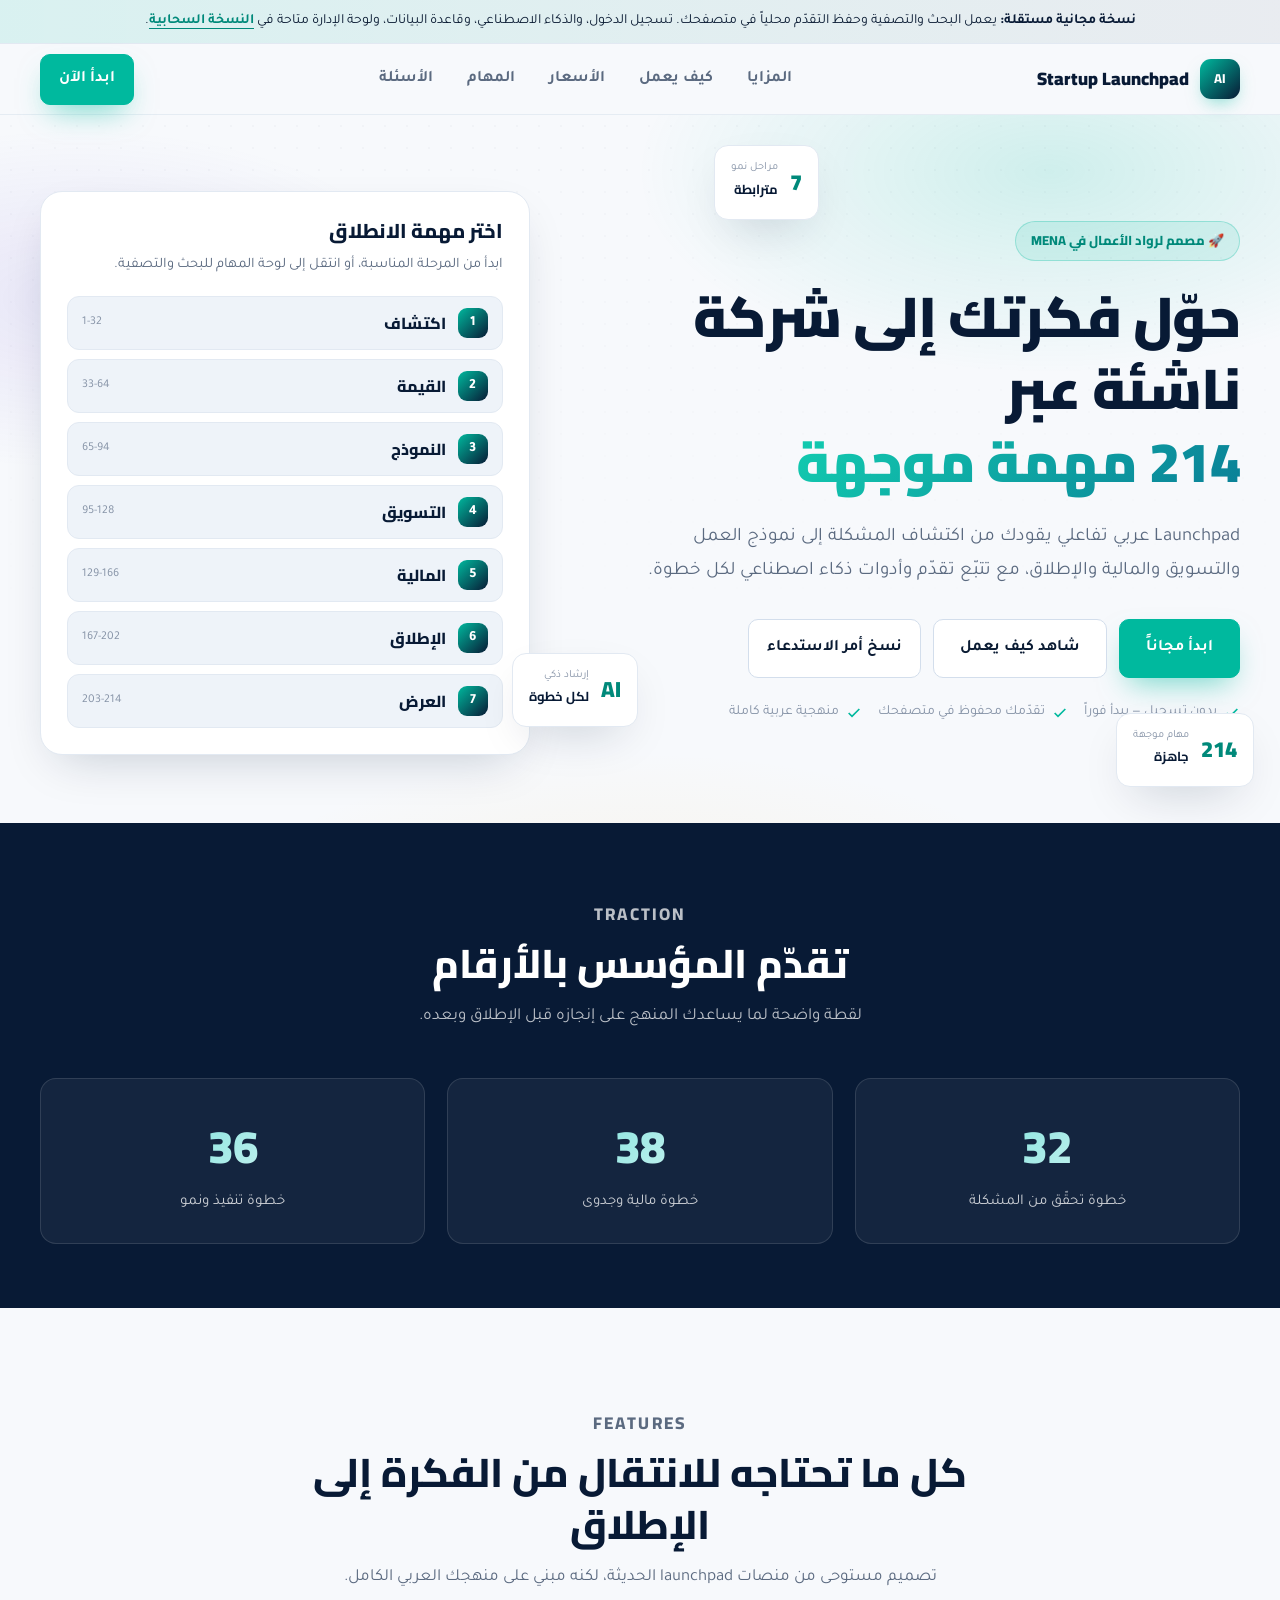
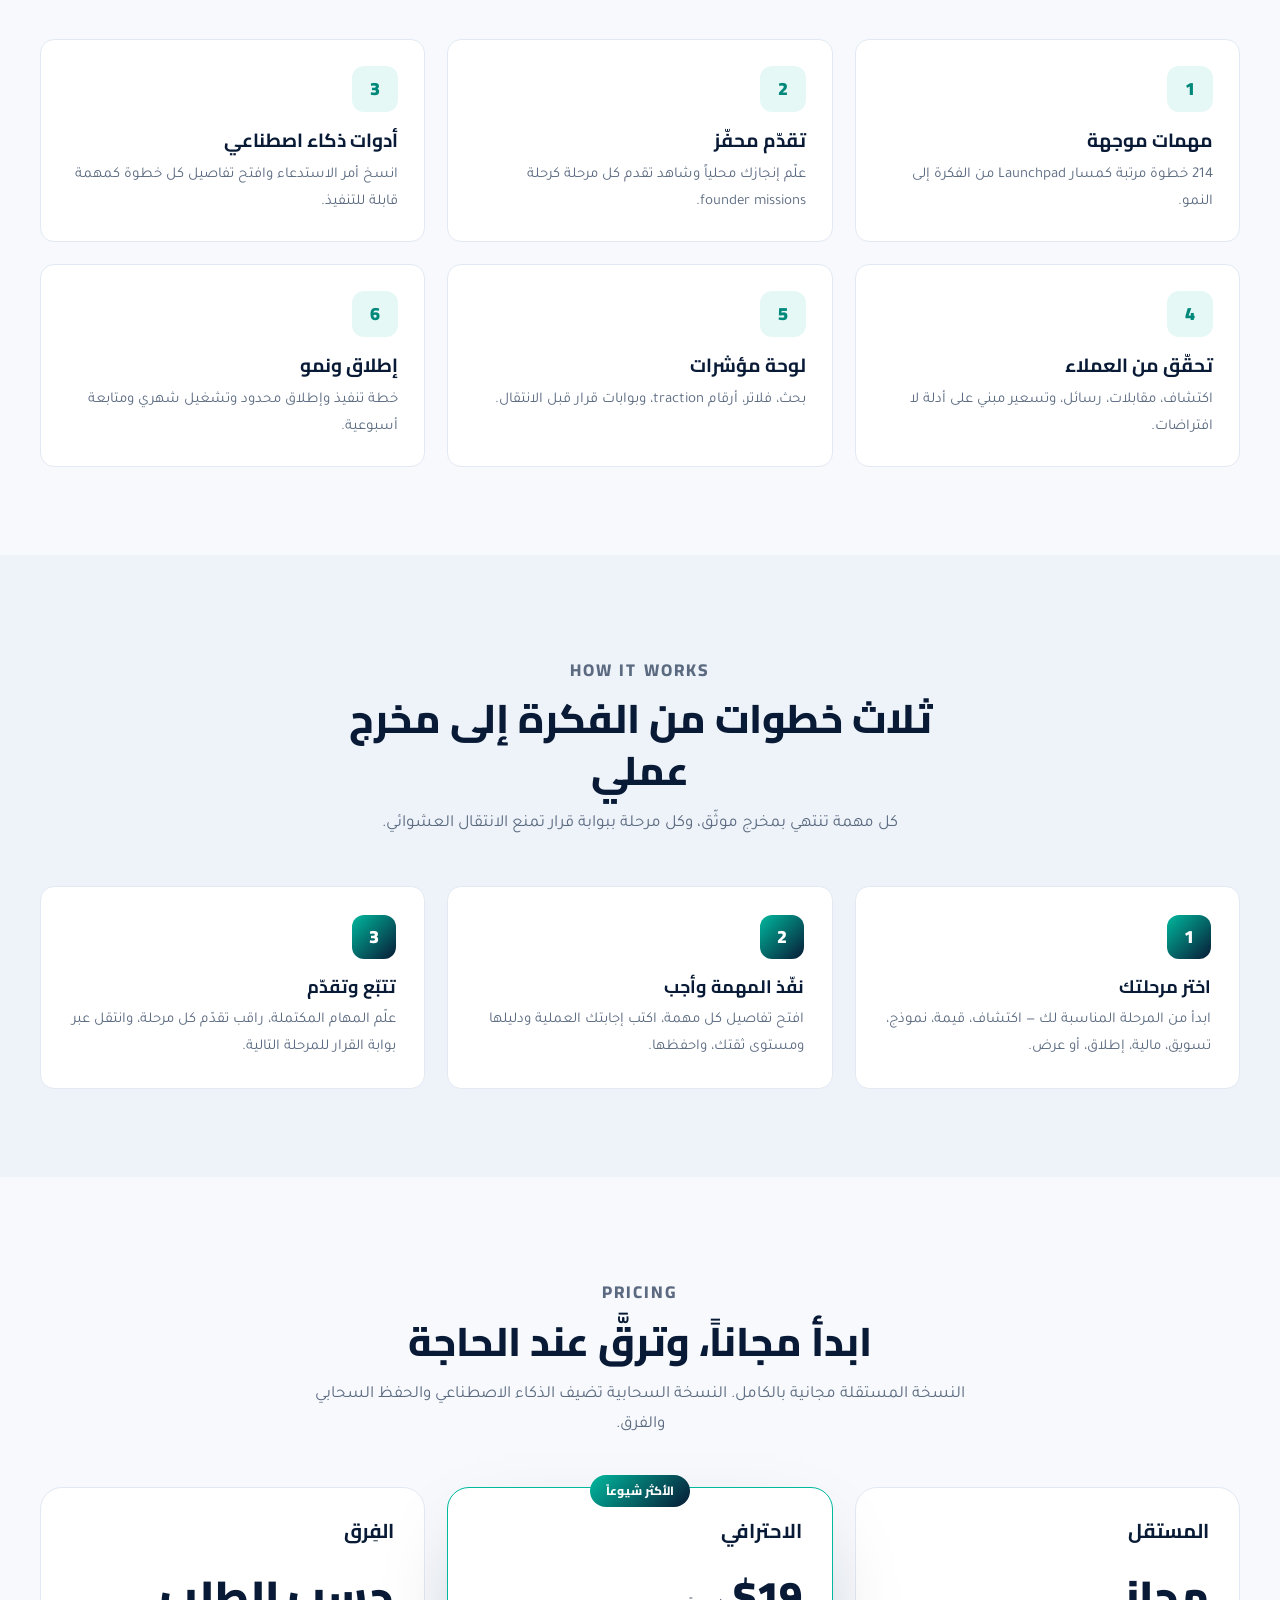
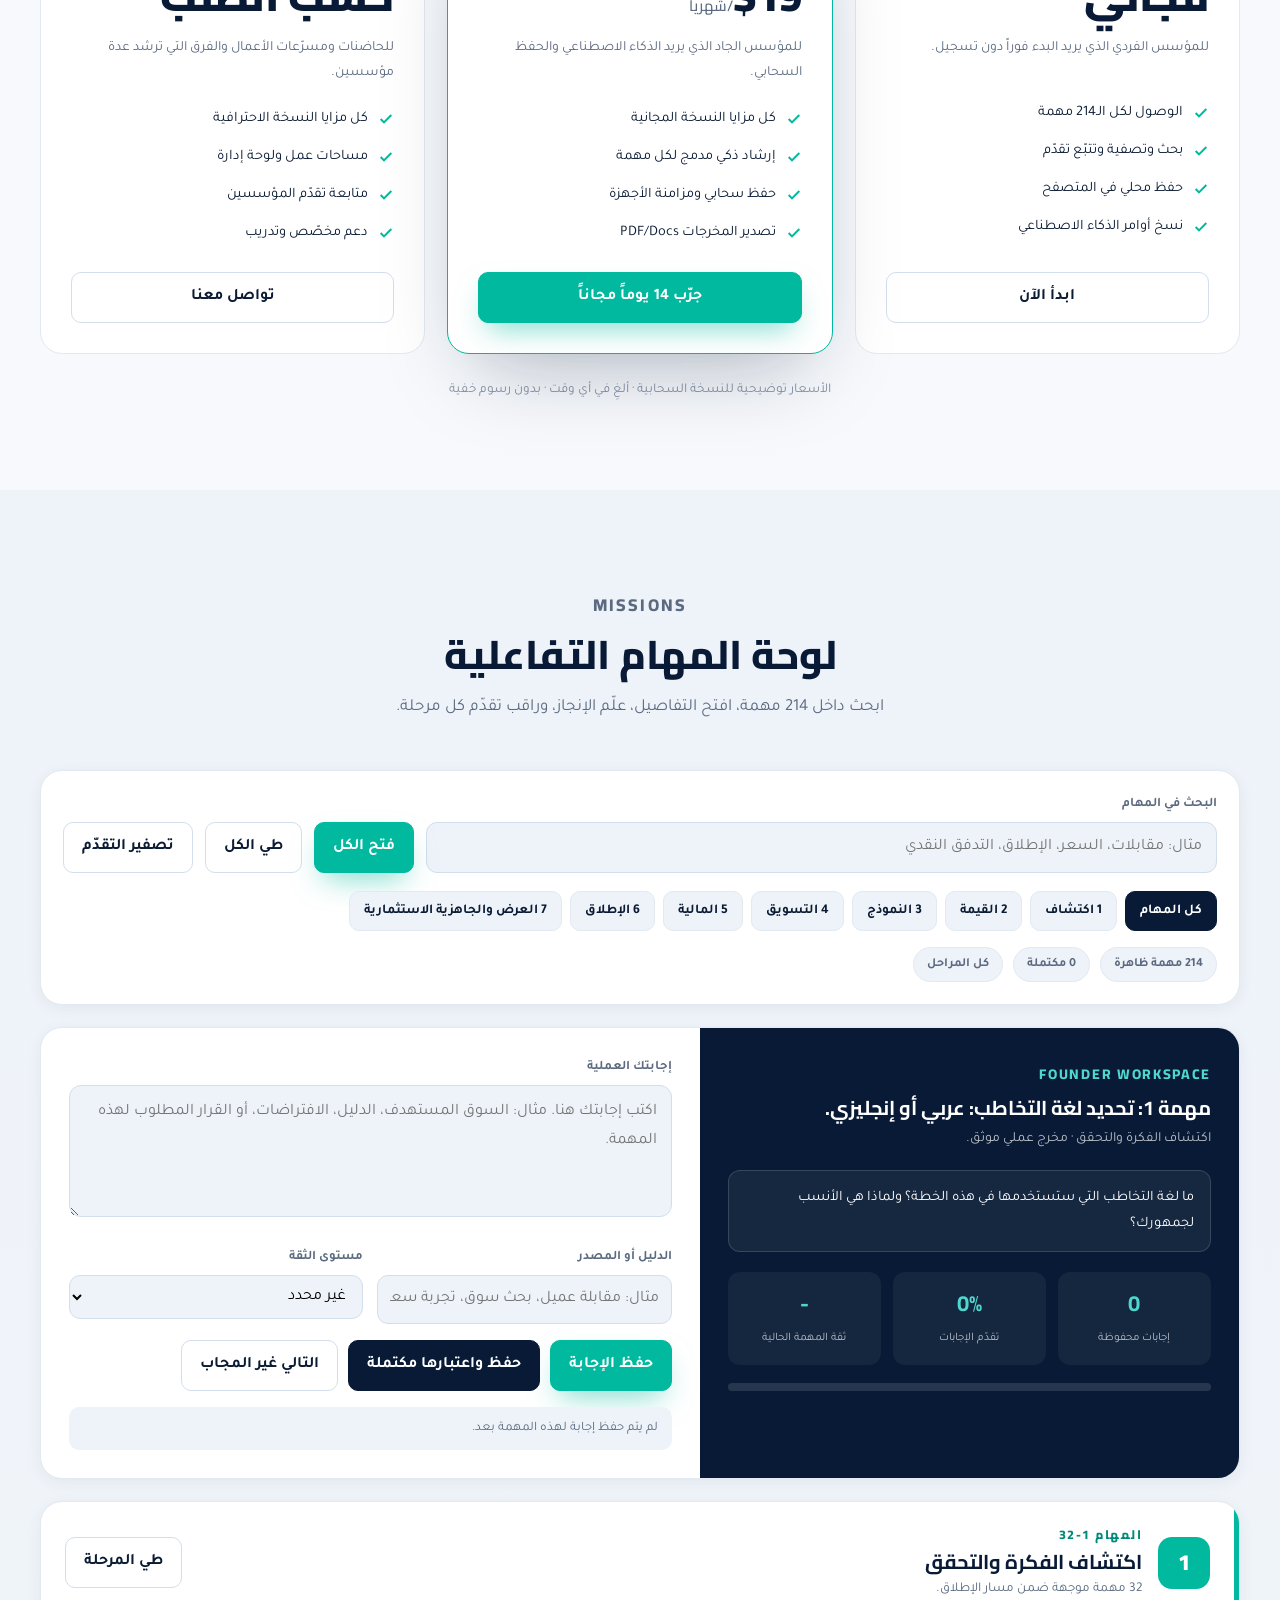
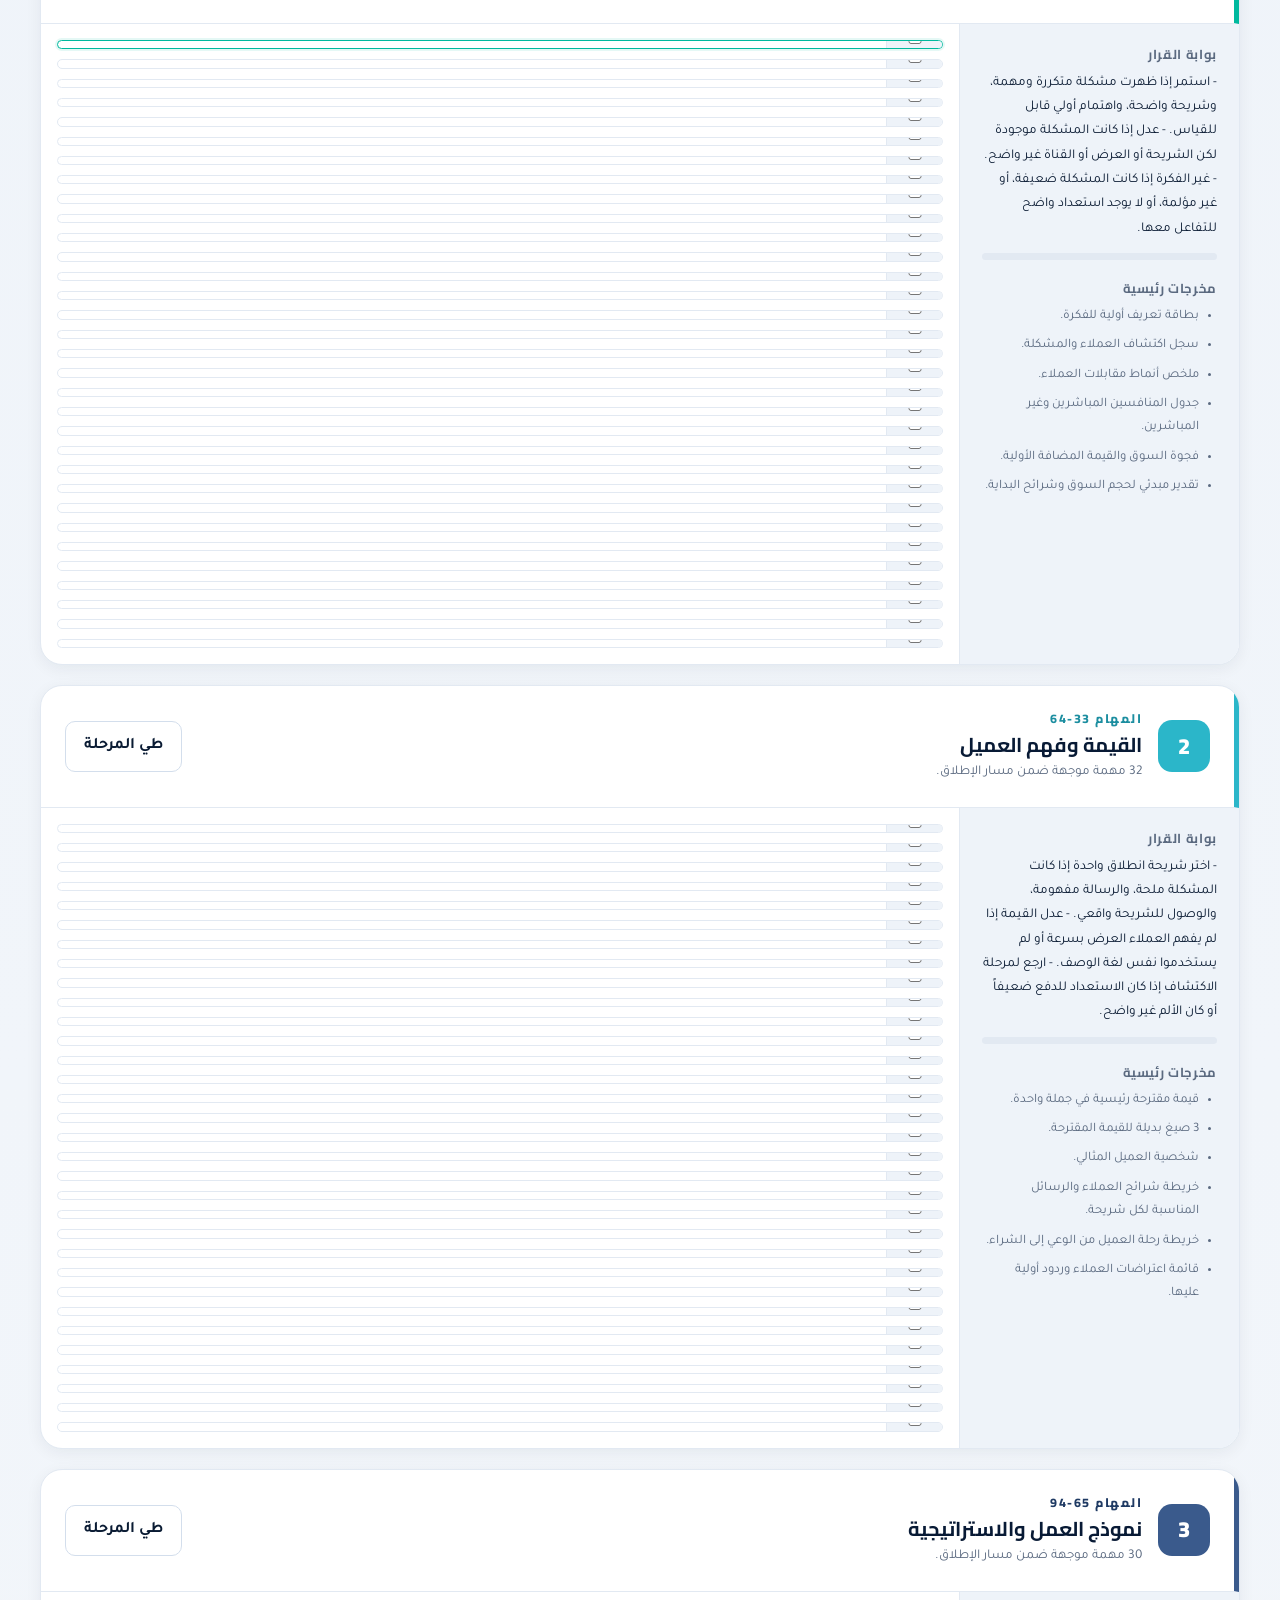
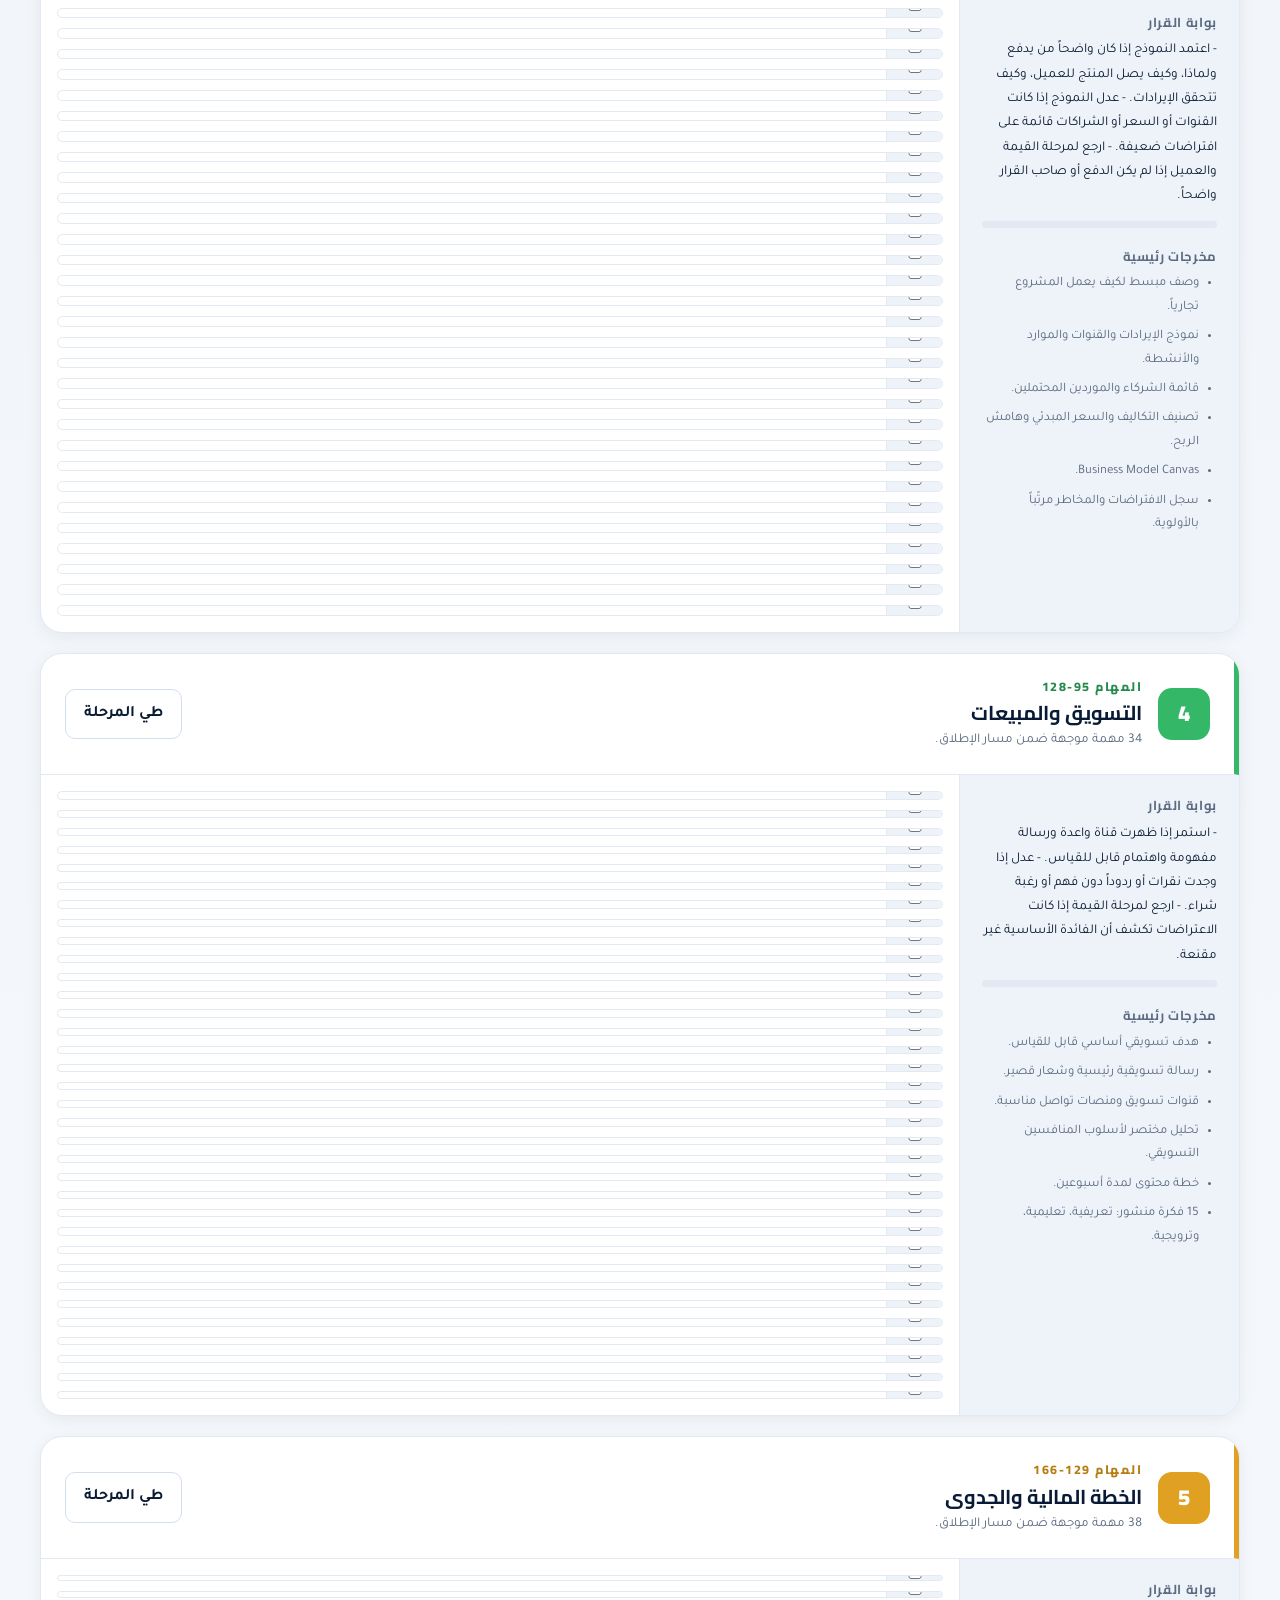
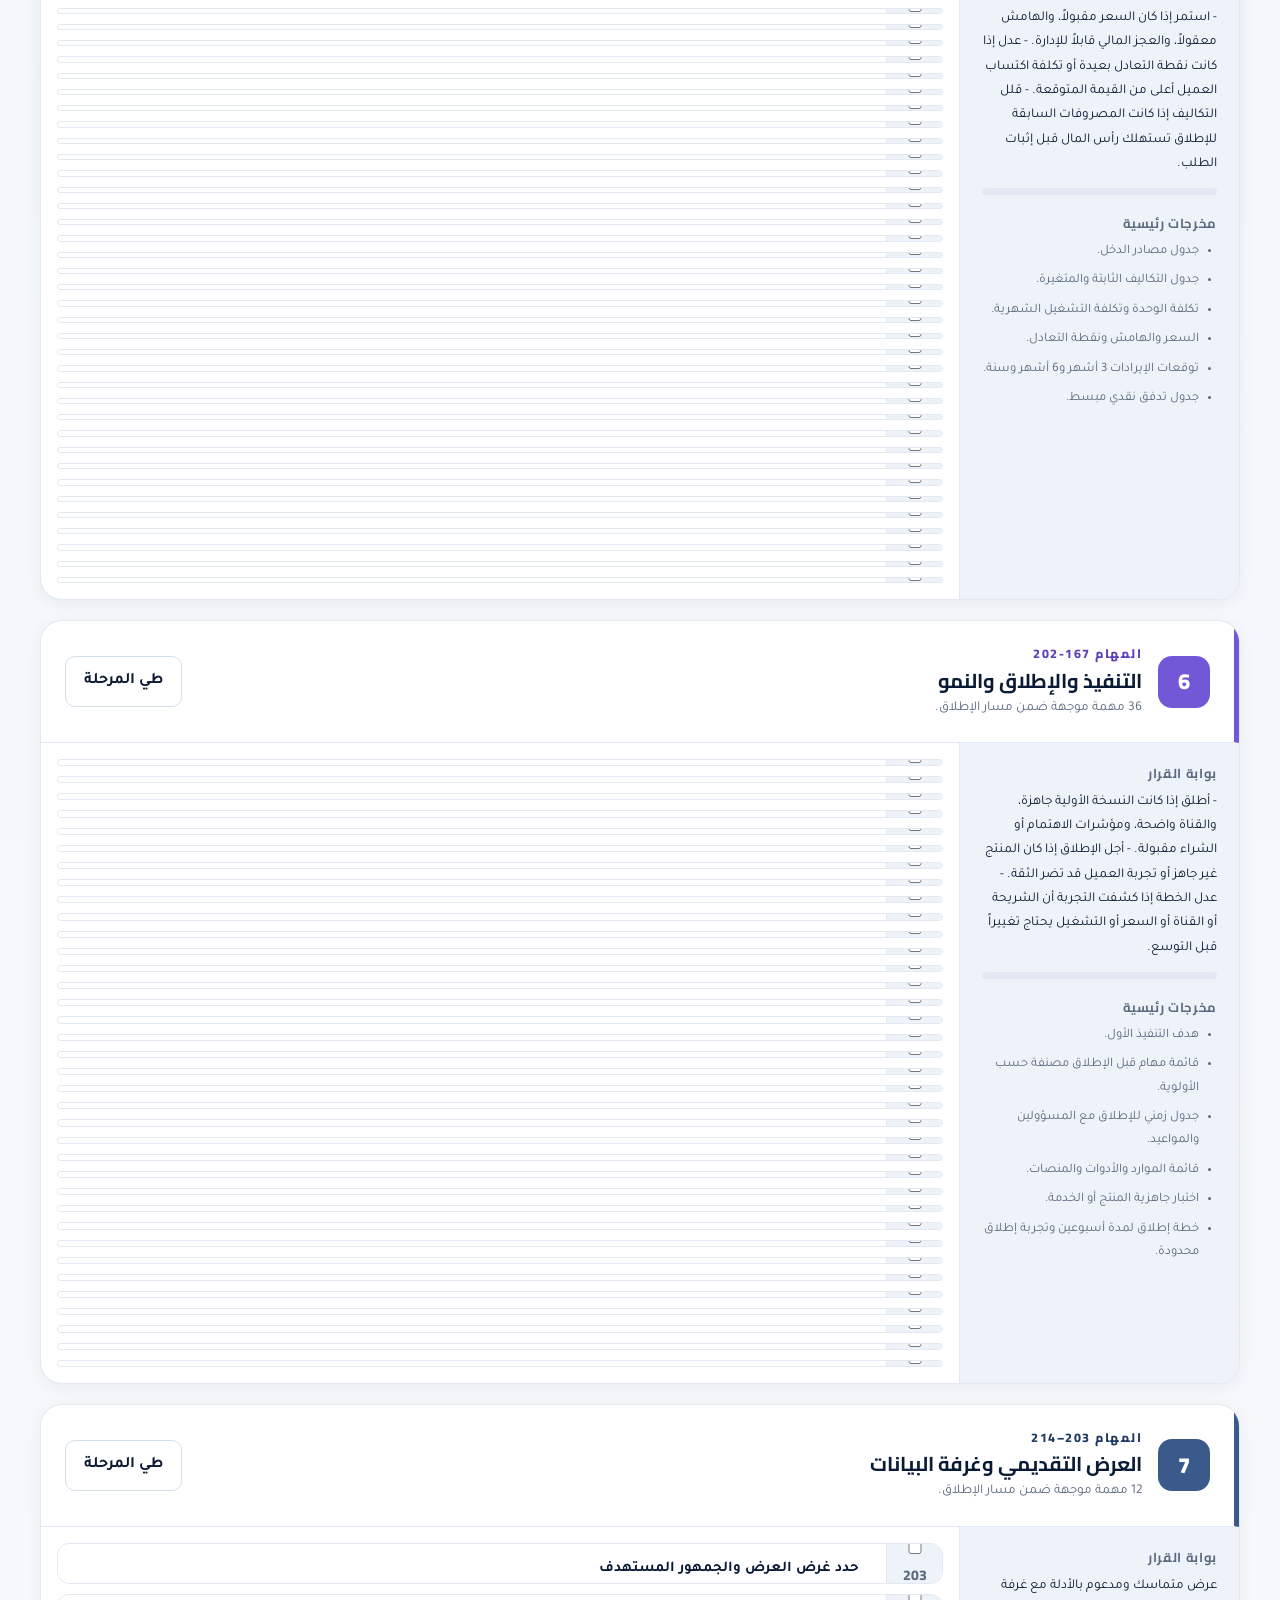
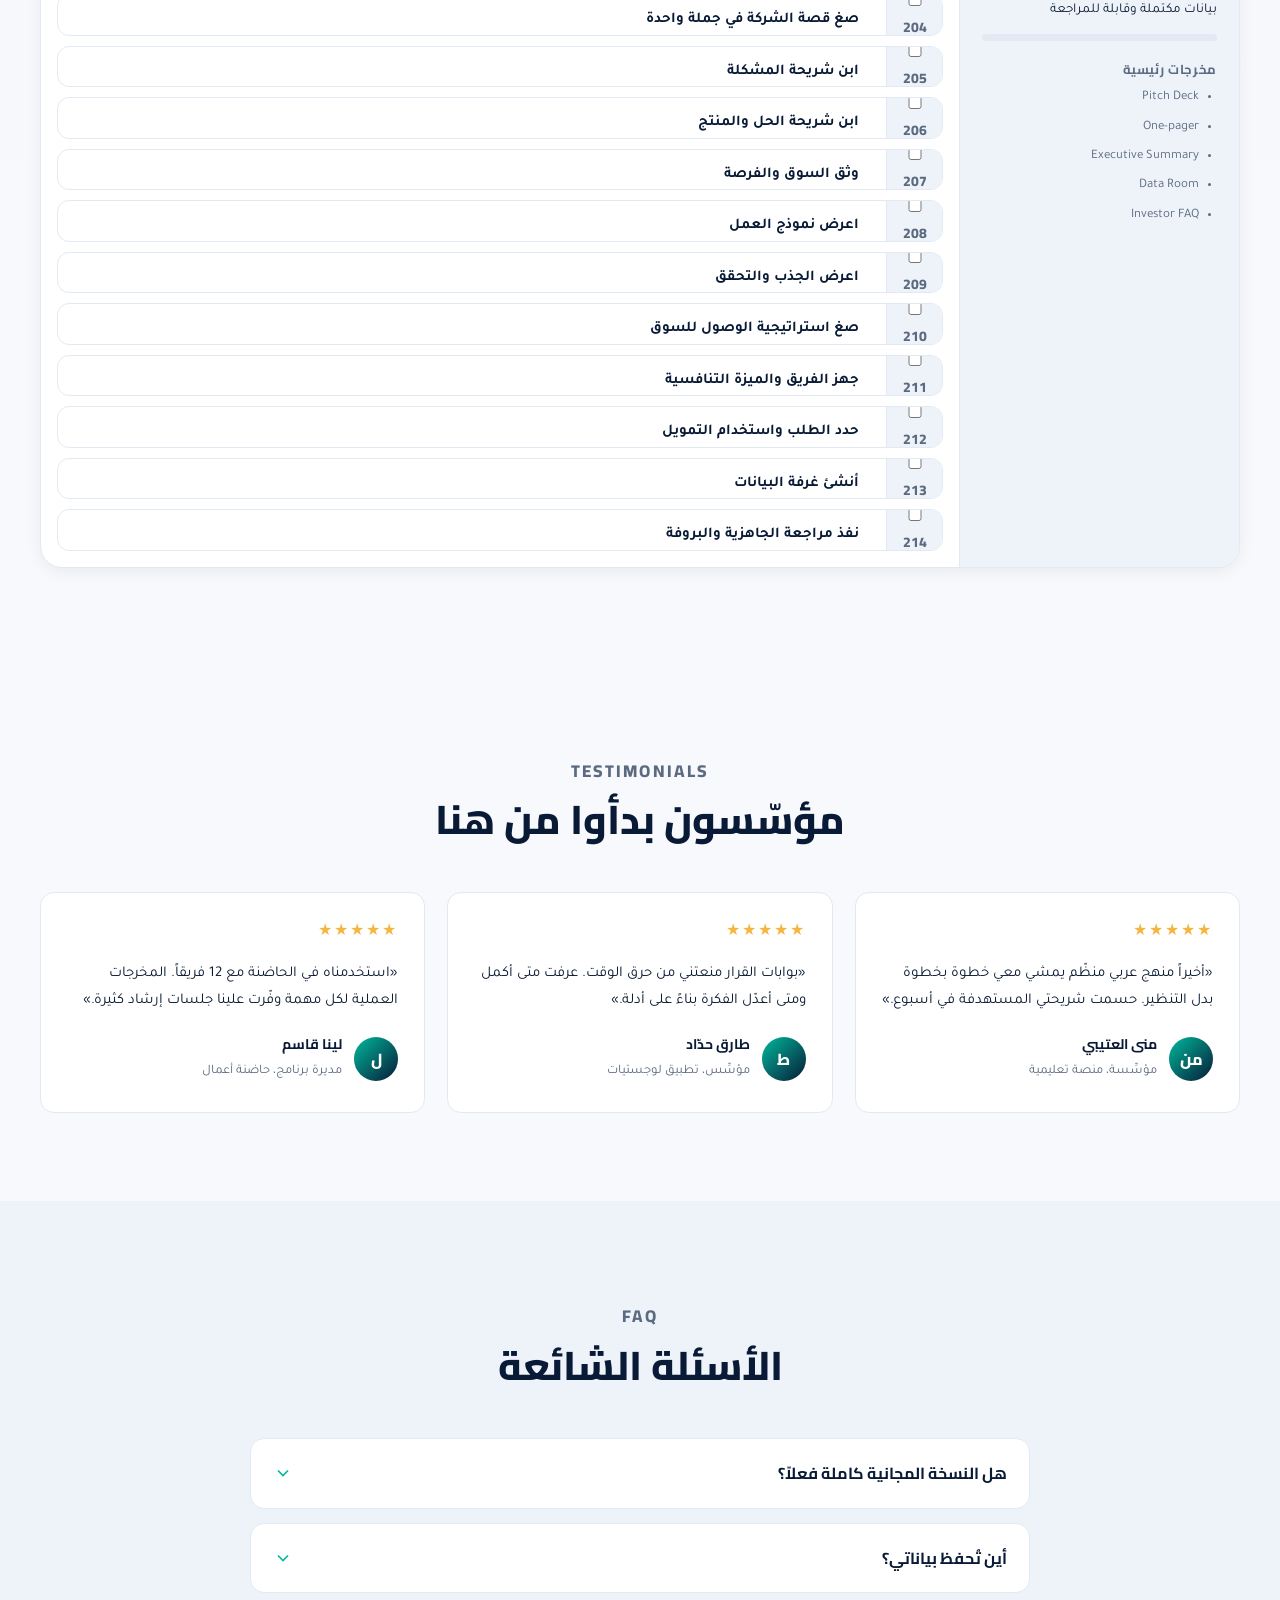
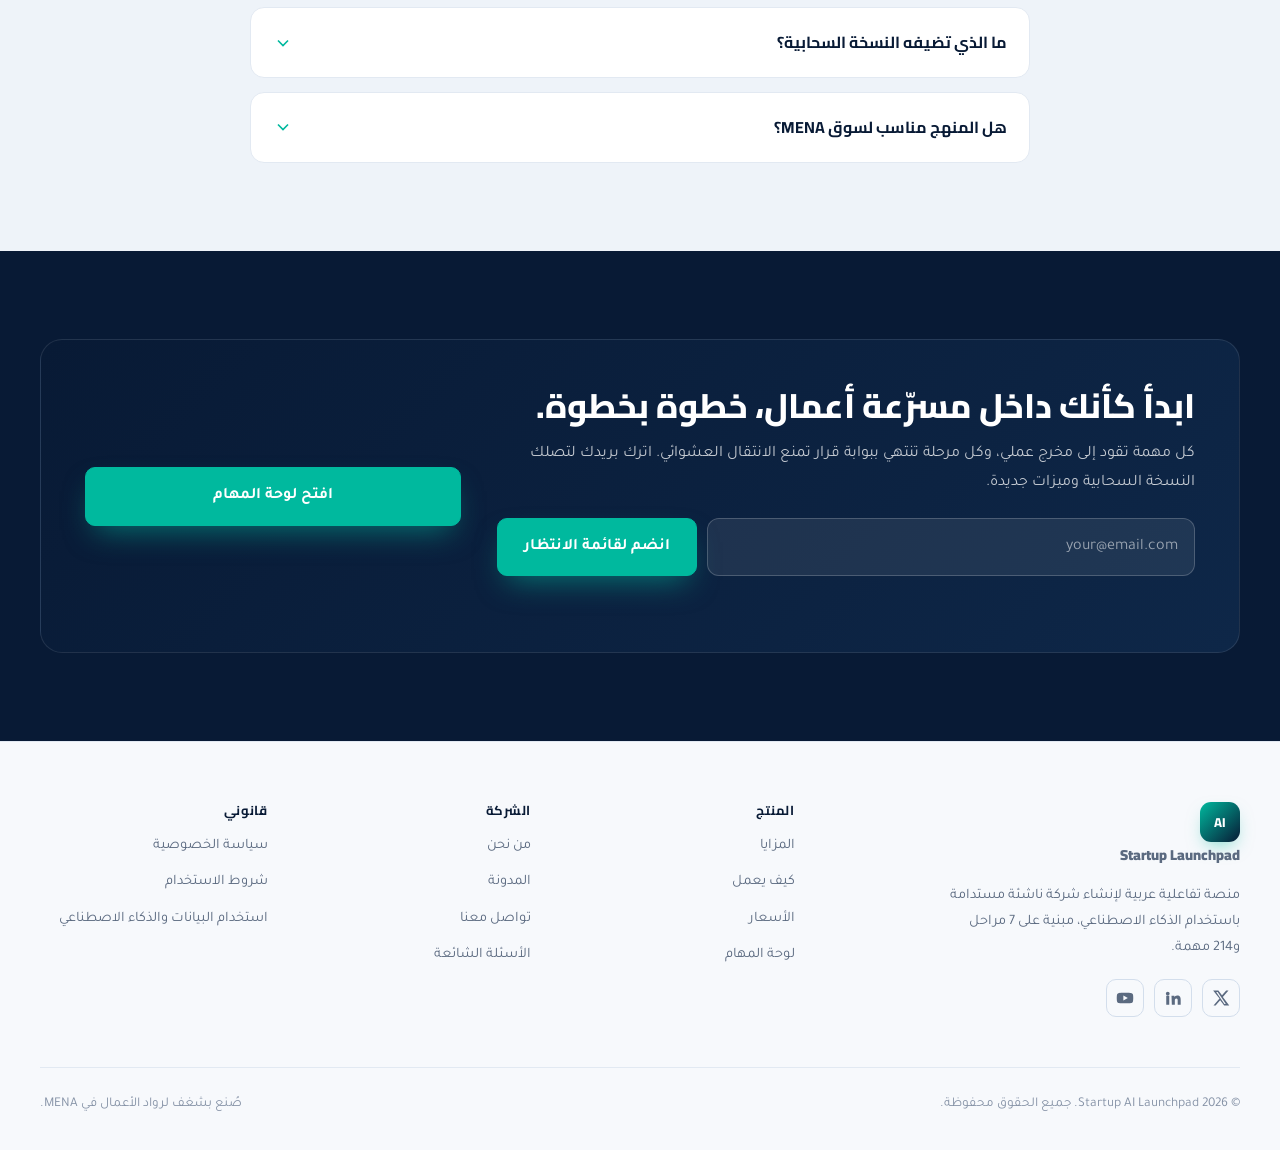
==== commit dcd47079: "Replace placeholder with real Startup AI Launchpad site (#5) Commercial-launch rebuild of the actual" ====
--- a/index.html
+++ b/index.html
@@ -1,729 +1,1090 @@
-<!DOCTYPE html>
-<html lang="en" dir="ltr">
+<!doctype html>
+<html lang="ar" dir="rtl">
 <head>
-  <meta charset="UTF-8" />
-  <meta name="viewport" content="width=device-width, initial-scale=1.0" />
+  <meta charset="utf-8" />
+  <meta name="viewport" content="width=device-width, initial-scale=1" />
 
   <!-- ============ SEO ============ -->
-  <title>Nova AI — AI Agents That Run Your Operations</title>
-  <meta name="description" content="Nova AI turns your company data into autonomous AI agents that automate support, sales, and operations — deployed in minutes, secure by design." />
-  <meta name="keywords" content="AI agents, automation, AI platform, business AI, customer support automation" />
-  <meta name="theme-color" content="#0b0f1a" />
-  <link rel="canonical" href="https://novaai.example.com/" />
-
-  <!-- ============ Open Graph / Social ============ -->
+  <title>Startup AI Launchpad — منصة إطلاق شركتك الناشئة</title>
+  <meta name="description" content="منصة عربية تفاعلية لبناء شركتك الناشئة عبر 7 مراحل و214 مهمة موجهة — من اكتشاف المشكلة إلى نموذج العمل والتسويق والمالية والإطلاق، مع تتبّع تقدّم وإرشاد بالذكاء الاصطناعي." />
+  <meta name="keywords" content="شركة ناشئة, ريادة أعمال, نموذج عمل, دراسة جدوى, MVP, تحقق من الفكرة, launchpad, الذكاء الاصطناعي" />
+  <meta name="theme-color" content="#081a35" />
+  <meta name="author" content="Startup AI Launchpad" />
+  <link rel="canonical" href="https://ai-startup-public-page.forjah-club-med.chatgpt.site/" />
+
+  <!-- ============ Open Graph / Twitter ============ -->
   <meta property="og:type" content="website" />
-  <meta property="og:title" content="Nova AI — AI Agents That Run Your Operations" />
-  <meta property="og:description" content="Deploy autonomous AI agents trained on your data. Automate support, sales, and operations in minutes." />
-  <meta property="og:url" content="https://novaai.example.com/" />
-  <meta property="og:image" content="https://novaai.example.com/og-image.png" />
+  <meta property="og:locale" content="ar_AR" />
+  <meta property="og:site_name" content="Startup AI Launchpad" />
+  <meta property="og:title" content="Startup AI Launchpad — حوّل فكرتك إلى شركة ناشئة" />
+  <meta property="og:description" content="مسار عربي تفاعلي من 214 مهمة موجهة يقودك من الفكرة إلى الإطلاق، مع تتبّع تقدّم وإرشاد ذكي." />
+  <meta property="og:url" content="https://ai-startup-public-page.forjah-club-med.chatgpt.site/" />
+  <meta property="og:image" content="https://ai-startup-public-page.forjah-club-med.chatgpt.site/og-image.png" />
   <meta name="twitter:card" content="summary_large_image" />
-  <meta name="twitter:title" content="Nova AI — AI Agents That Run Your Operations" />
-  <meta name="twitter:description" content="Deploy autonomous AI agents trained on your data. Automate support, sales, and operations in minutes." />
-
-  <!-- ============ Favicon (inline SVG) ============ -->
-  <link rel="icon" href="data:image/svg+xml,%3Csvg xmlns='http://www.w3.org/2000/svg' viewBox='0 0 32 32'%3E%3Cdefs%3E%3ClinearGradient id='g' x1='0' y1='0' x2='1' y2='1'%3E%3Cstop offset='0' stop-color='%237c5cff'/%3E%3Cstop offset='1' stop-color='%2322d3ee'/%3E%3C/linearGradient%3E%3C/defs%3E%3Crect width='32' height='32' rx='8' fill='%230b0f1a'/%3E%3Cpath d='M8 23V9l8 10 8-10v14' fill='none' stroke='url(%23g)' stroke-width='2.5' stroke-linecap='round' stroke-linejoin='round'/%3E%3C/svg%3E" />
+  <meta name="twitter:title" content="Startup AI Launchpad — حوّل فكرتك إلى شركة ناشئة" />
+  <meta name="twitter:description" content="مسار عربي تفاعلي من 214 مهمة موجهة يقودك من الفكرة إلى الإطلاق." />
+
+  <!-- ============ Favicon ============ -->
+  <link rel="icon" href="data:image/svg+xml,%3Csvg xmlns='http://www.w3.org/2000/svg' viewBox='0 0 32 32'%3E%3Cdefs%3E%3ClinearGradient id='g' x1='0' y1='0' x2='1' y2='1'%3E%3Cstop offset='0' stop-color='%2300b99e'/%3E%3Cstop offset='1' stop-color='%23081a35'/%3E%3C/linearGradient%3E%3C/defs%3E%3Crect width='32' height='32' rx='8' fill='%23081a35'/%3E%3Cpath d='M16 5l3 8h-6l3-8zM16 27c-3 0-5-2.5-5-6 0-2 1-4 5-9 4 5 5 7 5 9 0 3.5-2 6-5 6z' fill='url(%23g)' stroke='%234fd7cf' stroke-width='.5'/%3E%3C/svg%3E" />
 
   <!-- ============ Fonts ============ -->
   <link rel="preconnect" href="https://fonts.googleapis.com" />
   <link rel="preconnect" href="https://fonts.gstatic.com" crossorigin />
-  <link href="https://fonts.googleapis.com/css2?family=Inter:wght@400;500;600;700;800&family=Tajawal:wght@400;500;700;800&display=swap" rel="stylesheet" />
-
-  <!-- ============ Structured Data (SEO) ============ -->
+  <link href="https://fonts.googleapis.com/css2?family=Cairo:wght@600;700;800;900&family=Tajawal:wght@400;500;700;800&display=swap" rel="stylesheet" />
+
+  <!-- ============ Structured Data ============ -->
   <script type="application/ld+json">
   {
-    "@context": "https://schema.org",
-    "@type": "SoftwareApplication",
-    "name": "Nova AI",
-    "applicationCategory": "BusinessApplication",
-    "operatingSystem": "Web",
-    "offers": { "@type": "Offer", "price": "0", "priceCurrency": "USD" }
+    "@context":"https://schema.org",
+    "@type":"WebApplication",
+    "name":"Startup AI Launchpad",
+    "inLanguage":"ar",
+    "applicationCategory":"BusinessApplication",
+    "operatingSystem":"Web",
+    "description":"منصة عربية تفاعلية لبناء شركة ناشئة عبر 7 مراحل و214 مهمة موجهة.",
+    "offers":{"@type":"Offer","price":"0","priceCurrency":"USD"}
   }
   </script>
 
   <style>
     :root{
-      --bg:#0b0f1a; --bg-soft:#111726; --card:#141b2d; --card-2:#182135;
-      --line:rgba(255,255,255,.08); --line-2:rgba(255,255,255,.14);
-      --text:#eef2f9; --muted:#9aa6bf; --muted-2:#6b768f;
-      --brand:#7c5cff; --brand-2:#22d3ee; --accent:#34d399;
-      --grad:linear-gradient(135deg,#7c5cff 0%,#22d3ee 100%);
-      --grad-soft:linear-gradient(135deg,rgba(124,92,255,.16),rgba(34,211,238,.16));
-      --radius:16px; --radius-lg:24px; --shadow:0 20px 50px -20px rgba(0,0,0,.6);
-      --maxw:1160px;
-    }
-    *{box-sizing:border-box;margin:0;padding:0}
+      /* Brand (from existing system, refined) */
+      --navy:#081a35; --navy-2:#0e2748; --ink:#0a1b33; --muted:#5b6a80; --muted-2:#8592a6;
+      --teal:#00b99e; --teal-dark:#00897a; --cyan:#4fd7cf; --amber:#f4b63f; --amber-dark:#d99a1e;
+      --green:#35b768; --violet:#7257d6;
+      --paper:#f7f9fc; --soft:#eef3f9; --card:#ffffff; --line:#e2e9f2; --line-2:#d3deec;
+      --ok:#12b76a; --ring:#1b75ff;
+      --grad:linear-gradient(135deg,var(--teal),var(--navy));
+      --grad-bright:linear-gradient(135deg,#12cdb0,#0a7f97);
+      --shadow-sm:0 4px 16px rgba(8,26,53,.06);
+      --shadow:0 18px 50px -18px rgba(8,26,53,.22);
+      --shadow-lg:0 34px 80px -30px rgba(8,26,53,.34);
+      --radius:14px; --radius-lg:22px; --radius-sm:10px;
+      color-scheme:light;
+    }
+    *{box-sizing:border-box}
     html{scroll-behavior:smooth}
     body{
-      font-family:'Inter',system-ui,-apple-system,Segoe UI,Roboto,sans-serif;
-      background:var(--bg);color:var(--text);line-height:1.6;
+      margin:0;font-family:"Tajawal","Segoe UI",Tahoma,Arial,sans-serif;
+      background:var(--paper);color:var(--ink);line-height:1.8;
       -webkit-font-smoothing:antialiased;overflow-x:hidden;
     }
-    html[dir="rtl"] body{font-family:'Tajawal','Inter',system-ui,sans-serif}
+    body.drawer-open{overflow:hidden}
     a{color:inherit;text-decoration:none}
+    button,input,textarea,select{font:inherit}
+    button{cursor:pointer}
     img{max-width:100%;display:block}
-    .wrap{max-width:var(--maxw);margin:0 auto;padding:0 24px}
-    section{padding:96px 0;position:relative}
-    .eyebrow{
-      display:inline-flex;align-items:center;gap:8px;font-size:13px;font-weight:600;
-      letter-spacing:.04em;text-transform:uppercase;color:var(--brand-2);
-      background:var(--grad-soft);border:1px solid var(--line-2);
-      padding:6px 14px;border-radius:999px;margin-bottom:20px;
-    }
-    h1,h2,h3{line-height:1.15;font-weight:800;letter-spacing:-.02em}
-    h2{font-size:clamp(28px,4vw,44px)}
-    .lead{color:var(--muted);font-size:18px;max-width:620px}
-    .section-head{text-align:center;max-width:680px;margin:0 auto 56px}
-    .section-head .lead{margin:16px auto 0}
+    h1,h2,h3,h4{font-family:"Cairo","Tajawal",sans-serif;color:var(--navy);line-height:1.3;margin:0}
+    h1{font-weight:900} h2{font-weight:800} h3,h4{font-weight:700}
+    p{margin:0}
+    :focus-visible{outline:3px solid var(--ring);outline-offset:3px;border-radius:6px}
+    ::selection{background:rgba(0,185,158,.2)}
+    .wrap{width:min(1200px,calc(100% - 34px));margin-inline:auto}
+    .kicker{font-family:"Cairo",sans-serif;font-size:12.5px;font-weight:800;letter-spacing:.12em;
+      text-transform:uppercase;color:var(--teal-dark);margin:0 0 8px}
+    .section-head{max-width:680px;margin:0 auto 46px;text-align:center}
+    .section-head h2{font-size:clamp(26px,3.6vw,40px)}
+    .section-head p{color:var(--muted);font-size:17px;margin-top:12px}
+    section{padding:88px 0;position:relative}
 
     /* Buttons */
-    .btn{
-      display:inline-flex;align-items:center;justify-content:center;gap:8px;
-      font-weight:600;font-size:15px;padding:13px 24px;border-radius:12px;
-      cursor:pointer;border:1px solid transparent;transition:.2s ease;white-space:nowrap;
-    }
-    .btn-primary{background:var(--grad);color:#0b0f1a;box-shadow:0 10px 30px -10px rgba(124,92,255,.6)}
-    .btn-primary:hover{transform:translateY(-2px);box-shadow:0 16px 40px -12px rgba(124,92,255,.7)}
-    .btn-ghost{background:rgba(255,255,255,.04);border-color:var(--line-2);color:var(--text)}
-    .btn-ghost:hover{background:rgba(255,255,255,.09)}
-    .btn-lg{padding:16px 30px;font-size:16px}
-
-    /* Nav */
-    header.nav{position:sticky;top:0;z-index:50;backdrop-filter:blur(14px);
-      background:rgba(11,15,26,.72);border-bottom:1px solid var(--line)}
-    .nav-inner{display:flex;align-items:center;justify-content:space-between;height:68px}
-    .logo{display:flex;align-items:center;gap:10px;font-weight:800;font-size:19px}
-    .logo .mark{width:30px;height:30px;border-radius:9px;background:var(--grad);
-      display:grid;place-items:center;color:#0b0f1a;font-weight:800}
-    .nav-links{display:flex;align-items:center;gap:30px}
-    .nav-links a{color:var(--muted);font-size:15px;font-weight:500;transition:.2s}
-    .nav-links a:hover{color:var(--text)}
-    .nav-actions{display:flex;align-items:center;gap:12px}
-    .lang-toggle{background:rgba(255,255,255,.05);border:1px solid var(--line-2);
-      color:var(--text);border-radius:10px;padding:9px 14px;font-weight:600;
-      font-size:14px;cursor:pointer;transition:.2s}
-    .lang-toggle:hover{background:rgba(255,255,255,.1)}
-    .menu-btn{display:none;background:none;border:1px solid var(--line-2);
-      border-radius:10px;padding:8px 10px;cursor:pointer}
-    .menu-btn span{display:block;width:20px;height:2px;background:var(--text);margin:4px 0}
+    .button,.ghost-button,.icon-button,.phase-filter,.nav-links a.navcta{
+      min-height:44px;border-radius:var(--radius-sm);border:1px solid var(--line-2);
+      background:var(--card);color:var(--ink);display:inline-flex;align-items:center;
+      justify-content:center;gap:8px;padding:10px 18px;font-weight:700;font-family:"Tajawal",sans-serif;
+      transition:transform .18s ease,box-shadow .18s ease,background .18s ease,border-color .18s ease;
+    }
+    .button:hover,.ghost-button:hover{transform:translateY(-2px);box-shadow:var(--shadow-sm)}
+    .button.primary{background:var(--teal);border-color:var(--teal);color:#fff;
+      box-shadow:0 14px 30px -10px rgba(0,185,158,.55)}
+    .button.primary:hover{background:var(--teal-dark);box-shadow:0 18px 38px -10px rgba(0,185,158,.6)}
+    .button.dark{background:var(--navy);border-color:var(--navy);color:#fff}
+    .button.dark:hover{background:var(--navy-2)}
+    .ghost-button{background:transparent}
+    .icon-button{min-height:40px;width:40px;padding:0;font-size:20px;color:var(--muted)}
+    .btn-lg{min-height:52px;padding:14px 26px;font-size:16px}
+
+    /* Announcement bar */
+    .offline-notice{background:linear-gradient(90deg,rgba(0,185,158,.12),rgba(8,26,53,.06));
+      border-bottom:1px solid var(--line);color:var(--ink);font-size:14px;padding:9px 16px;text-align:center}
+    .offline-notice strong{color:var(--navy)}
+    .offline-notice a{color:var(--teal-dark);font-weight:700;border-bottom:1px solid currentColor}
+
+    /* Top nav */
+    .topbar{position:sticky;top:0;z-index:90;background:rgba(247,249,252,.82);
+      backdrop-filter:blur(18px);border-bottom:1px solid rgba(226,233,242,.8)}
+    .topbar-inner{min-height:70px;display:grid;grid-template-columns:auto 1fr auto;align-items:center;gap:20px}
+    .brand{display:inline-flex;align-items:center;gap:11px;font-family:"Cairo",sans-serif;
+      font-weight:900;color:var(--navy);white-space:nowrap;font-size:18px}
+    .brand-mark{width:40px;aspect-ratio:1;border-radius:11px;display:grid;place-items:center;
+      background:var(--grad);color:#fff;font-size:13px;font-weight:800;box-shadow:0 8px 18px -6px rgba(0,185,158,.5)}
+    .nav-links{display:flex;gap:6px;justify-content:center;flex-wrap:wrap;align-items:center}
+    .nav-links a{color:var(--muted);padding:9px 14px;border-radius:9px;font-weight:600;transition:.18s}
+    .nav-links a:hover{color:var(--navy);background:rgba(8,26,53,.05)}
+    .nav-actions{display:flex;align-items:center;gap:10px}
+    .menu-btn{display:none;background:var(--card);border:1px solid var(--line-2);border-radius:10px;
+      width:44px;height:44px;align-items:center;justify-content:center;flex-direction:column;gap:4px}
+    .menu-btn span{display:block;width:20px;height:2px;background:var(--navy);border-radius:2px}
 
     /* Hero */
-    .hero{padding:80px 0 60px;text-align:center;position:relative;overflow:hidden}
-    .hero::before{content:"";position:absolute;inset:0;z-index:-1;
-      background:radial-gradient(60% 50% at 50% 0%,rgba(124,92,255,.22),transparent 70%),
-                 radial-gradient(40% 40% at 80% 20%,rgba(34,211,238,.15),transparent 70%)}
-    .hero h1{font-size:clamp(34px,6vw,64px);max-width:900px;margin:22px auto 0}
-    .hero h1 .grad{background:var(--grad);-webkit-background-clip:text;background-clip:text;color:transparent}
-    .hero .lead{margin:22px auto 0;font-size:clamp(17px,2.2vw,20px)}
-    .hero-cta{display:flex;gap:14px;justify-content:center;flex-wrap:wrap;margin-top:34px}
-    .trust-line{margin-top:22px;color:var(--muted-2);font-size:14px;display:flex;
-      gap:8px;align-items:center;justify-content:center;flex-wrap:wrap}
-    .trust-line svg{color:var(--accent)}
-
-    /* Product mockup */
-    .mockup{max-width:960px;margin:56px auto 0;border-radius:var(--radius-lg);
-      border:1px solid var(--line-2);background:linear-gradient(180deg,var(--card-2),var(--card));
-      box-shadow:var(--shadow);overflow:hidden}
-    .mockup-bar{display:flex;align-items:center;gap:8px;padding:14px 18px;border-bottom:1px solid var(--line)}
-    .dot{width:11px;height:11px;border-radius:50%}
-    .mockup-body{display:grid;grid-template-columns:200px 1fr;min-height:320px}
-    .mk-side{border-inline-end:1px solid var(--line);padding:18px 16px;background:rgba(0,0,0,.15)}
-    .mk-side .item{height:12px;border-radius:6px;background:rgba(255,255,255,.06);margin-bottom:14px}
-    .mk-side .item.active{background:var(--grad-soft);border:1px solid var(--line-2)}
-    .mk-main{padding:24px}
-    .mk-row{display:flex;gap:16px;margin-bottom:16px;flex-wrap:wrap}
-    .mk-stat{flex:1;min-width:120px;background:var(--card-2);border:1px solid var(--line);
-      border-radius:12px;padding:16px}
-    .mk-stat b{font-size:24px;display:block;background:var(--grad);-webkit-background-clip:text;
-      background-clip:text;color:transparent}
-    .mk-stat span{font-size:12px;color:var(--muted)}
-    .mk-chart{height:150px;background:
-      linear-gradient(180deg,rgba(124,92,255,.18),transparent),
-      var(--card-2);border:1px solid var(--line);border-radius:12px;
-      position:relative;overflow:hidden;display:flex;align-items:flex-end;gap:8px;padding:16px}
-    .bar{flex:1;background:var(--grad);border-radius:6px 6px 0 0;opacity:.85}
-
-    /* Logos */
-    .logos{padding:48px 0}
-    .logos p{text-align:center;color:var(--muted-2);font-size:13px;
-      text-transform:uppercase;letter-spacing:.08em;margin-bottom:26px}
-    .logo-row{display:flex;justify-content:center;align-items:center;gap:48px;flex-wrap:wrap;opacity:.75}
-    .logo-row span{font-weight:700;font-size:20px;color:var(--muted);letter-spacing:-.01em}
+    .hero{position:relative;padding:76px 0 68px;overflow:hidden}
+    .hero::before{content:"";position:absolute;inset:0;z-index:-2;background:
+      radial-gradient(52% 46% at 82% 8%,rgba(0,185,158,.16),transparent 62%),
+      radial-gradient(46% 40% at 6% 26%,rgba(114,87,214,.12),transparent 60%),
+      radial-gradient(60% 50% at 50% 120%,rgba(244,182,63,.12),transparent 60%)}
+    .hero::after{content:"";position:absolute;inset:0;z-index:-1;opacity:.5;
+      background-image:radial-gradient(rgba(8,26,53,.05) 1px,transparent 1px);background-size:22px 22px;
+      -webkit-mask-image:linear-gradient(180deg,#000,transparent 78%);mask-image:linear-gradient(180deg,#000,transparent 78%)}
+    .hero-grid{display:grid;grid-template-columns:1.15fr .85fr;gap:48px;align-items:center}
+    .eyebrow{display:inline-flex;align-items:center;gap:8px;font-family:"Cairo",sans-serif;
+      font-size:13px;font-weight:800;color:var(--teal-dark);background:rgba(0,185,158,.1);
+      border:1px solid rgba(0,185,158,.28);padding:7px 15px;border-radius:999px;margin-bottom:20px}
+    .hero-copy h1{font-size:clamp(32px,5.2vw,56px);letter-spacing:-.01em}
+    .hero-copy h1 span{background:var(--grad-bright);-webkit-background-clip:text;background-clip:text;
+      color:transparent;display:inline-block}
+    .hero-copy .lead{color:var(--muted);font-size:clamp(16px,2.1vw,19px);margin:22px 0 0;max-width:600px}
+    .hero-actions{display:flex;gap:12px;flex-wrap:wrap;margin-top:30px}
+    .hero-trust{margin-top:22px;color:var(--muted-2);font-size:14px;display:flex;gap:16px;flex-wrap:wrap}
+    .hero-trust span{display:inline-flex;align-items:center;gap:7px}
+    .hero-trust svg{color:var(--teal)}
+
+    .mission-card{background:var(--card);border:1px solid var(--line);border-radius:var(--radius-lg);
+      padding:26px;box-shadow:var(--shadow)}
+    .mission-card h2{font-size:20px}
+    .mission-card>p{color:var(--muted);font-size:14.5px;margin:8px 0 18px}
+    .phase-rail{display:grid;gap:9px}
+    .phase-rail a{display:grid;grid-template-columns:auto 1fr auto;align-items:center;gap:12px;
+      padding:11px 14px;border:1px solid var(--line);border-radius:12px;background:var(--soft);transition:.18s}
+    .phase-rail a:hover{border-color:var(--teal);background:#fff;transform:translateX(-4px);box-shadow:var(--shadow-sm)}
+    .phase-rail a span{width:30px;height:30px;border-radius:9px;background:var(--grad);color:#fff;
+      display:grid;place-items:center;font-weight:800;font-size:14px}
+    .phase-rail a b{font-family:"Cairo",sans-serif;font-weight:800;color:var(--navy)}
+    .phase-rail a small{color:var(--muted-2);font-size:12px;font-variant-numeric:tabular-nums}
+
+    .floating-stat{position:absolute;background:var(--card);border:1px solid var(--line);
+      border-radius:14px;padding:12px 16px;display:flex;align-items:center;gap:12px;box-shadow:var(--shadow);z-index:2}
+    .floating-stat span{font-family:"Cairo",sans-serif;font-weight:900;font-size:22px;color:var(--teal-dark)}
+    .floating-stat small{display:block;color:var(--muted-2);font-size:11px}
+    .floating-stat b{font-family:"Cairo",sans-serif;color:var(--navy);font-size:13px}
+    .floating-stat.stat-a{bottom:36px;inset-inline-start:2%}
+    .floating-stat.stat-b{top:30px;inset-inline-start:36%}
+    .floating-stat.stat-c{bottom:96px;inset-inline-end:40%}
+    @media (max-width:900px){.floating-stat{display:none}}
+
+    /* Traction */
+    #traction{padding:64px 0;background:var(--navy);color:#fff}
+    #traction .kicker{color:var(--cyan)}
+    #traction h2{color:#fff}
+    #traction .section-head p{color:rgba(255,255,255,.72)}
+    .traction-grid{display:grid;grid-template-columns:repeat(3,1fr);gap:22px}
+    .traction-grid>div{background:rgba(255,255,255,.05);border:1px solid rgba(255,255,255,.12);
+      border-radius:16px;padding:26px;text-align:center}
+    .traction-grid strong{font-family:"Cairo",sans-serif;font-size:46px;font-weight:900;display:block;
+      background:linear-gradient(135deg,var(--cyan),#fff);-webkit-background-clip:text;background-clip:text;color:transparent}
+    .traction-grid span{color:rgba(255,255,255,.78);font-size:15px}
 
     /* Features */
-    .grid{display:grid;gap:22px}
-    .features .grid{grid-template-columns:repeat(3,1fr)}
-    .card{background:var(--card);border:1px solid var(--line);border-radius:var(--radius);
-      padding:28px;transition:.25s ease}
-    .card:hover{border-color:var(--line-2);transform:translateY(-4px);background:var(--card-2)}
-    .card .ico{width:46px;height:46px;border-radius:12px;background:var(--grad-soft);
-      border:1px solid var(--line-2);display:grid;place-items:center;margin-bottom:18px;color:var(--brand-2)}
-    .card h3{font-size:19px;margin-bottom:10px}
-    .card p{color:var(--muted);font-size:15px}
+    .feature-grid{display:grid;grid-template-columns:repeat(3,1fr);gap:22px}
+    .feature-card{background:var(--card);border:1px solid var(--line);border-radius:var(--radius);
+      padding:26px;transition:.22s}
+    .feature-card:hover{transform:translateY(-5px);border-color:var(--line-2);box-shadow:var(--shadow)}
+    .feature-card>span{width:46px;height:46px;border-radius:12px;display:grid;place-items:center;
+      background:rgba(0,185,158,.1);color:var(--teal-dark);font-family:"Cairo",sans-serif;font-weight:900;
+      font-size:18px;margin-bottom:16px}
+    .feature-card h3{font-size:19px;margin-bottom:8px}
+    .feature-card p{color:var(--muted);font-size:15px}
 
     /* How it works */
-    .steps .grid{grid-template-columns:repeat(3,1fr)}
-    .step{position:relative;padding-top:8px}
-    .step .num{width:44px;height:44px;border-radius:12px;background:var(--grad);
-      color:#0b0f1a;font-weight:800;display:grid;place-items:center;font-size:18px;margin-bottom:18px}
-    .step h3{font-size:19px;margin-bottom:8px}
-    .step p{color:var(--muted);font-size:15px}
-
-    /* Stats band */
-    .stats{background:linear-gradient(180deg,var(--bg-soft),var(--bg));
-      border-top:1px solid var(--line);border-bottom:1px solid var(--line)}
-    .stats .grid{grid-template-columns:repeat(4,1fr);text-align:center}
-    .stat b{font-size:clamp(32px,5vw,48px);font-weight:800;background:var(--grad);
-      -webkit-background-clip:text;background-clip:text;color:transparent}
-    .stat span{color:var(--muted);font-size:15px}
+    #how{background:var(--soft)}
+    .steps-grid{display:grid;grid-template-columns:repeat(3,1fr);gap:22px}
+    .how-step{background:var(--card);border:1px solid var(--line);border-radius:var(--radius);padding:28px;position:relative}
+    .how-step .n{width:44px;height:44px;border-radius:12px;background:var(--grad);color:#fff;
+      font-family:"Cairo",sans-serif;font-weight:900;display:grid;place-items:center;font-size:18px;margin-bottom:16px}
+    .how-step h3{font-size:18px;margin-bottom:8px}
+    .how-step p{color:var(--muted);font-size:15px}
 
     /* Pricing */
-    .pricing .grid{grid-template-columns:repeat(3,1fr);align-items:stretch}
+    .price-grid{display:grid;grid-template-columns:repeat(3,1fr);gap:22px;align-items:stretch}
     .price-card{background:var(--card);border:1px solid var(--line);border-radius:var(--radius-lg);
-      padding:32px;display:flex;flex-direction:column}
-    .price-card.popular{border-color:var(--brand);background:var(--card-2);
-      box-shadow:0 30px 60px -30px rgba(124,92,255,.5);position:relative}
-    .badge-pop{position:absolute;top:-13px;inset-inline-start:50%;transform:translateX(-50%);
-      background:var(--grad);color:#0b0f1a;font-size:12px;font-weight:700;padding:5px 14px;border-radius:999px}
-    html[dir="rtl"] .badge-pop{transform:translateX(50%)}
+      padding:30px;display:flex;flex-direction:column}
+    .price-card.featured{border-color:var(--teal);box-shadow:var(--shadow-lg);position:relative}
+    .price-badge{position:absolute;top:-13px;inset-inline-start:50%;transform:translateX(50%);
+      background:var(--grad);color:#fff;font-family:"Cairo",sans-serif;font-size:12px;font-weight:800;
+      padding:5px 16px;border-radius:999px}
     .price-card h3{font-size:20px}
-    .price-card .price{font-size:44px;font-weight:800;margin:14px 0 4px}
-    .price-card .price span{font-size:16px;color:var(--muted);font-weight:500}
-    .price-card .desc{color:var(--muted);font-size:14px;margin-bottom:22px;min-height:42px}
-    .price-card ul{list-style:none;margin:0 0 26px;display:grid;gap:12px}
-    .price-card li{display:flex;gap:10px;align-items:flex-start;font-size:14.5px;color:var(--text)}
-    .price-card li svg{color:var(--accent);flex-shrink:0;margin-top:3px}
-    .price-card .btn{margin-top:auto;width:100%}
+    .price-card .price{font-family:"Cairo",sans-serif;font-size:42px;font-weight:900;color:var(--navy);margin:14px 0 2px}
+    .price-card .price small{font-size:15px;color:var(--muted);font-weight:500}
+    .price-card .p-desc{color:var(--muted);font-size:14px;min-height:44px;margin-bottom:20px}
+    .price-card ul{list-style:none;margin:0 0 26px;padding:0;display:grid;gap:12px}
+    .price-card li{display:flex;gap:10px;align-items:flex-start;font-size:14.5px}
+    .price-card li svg{color:var(--teal);flex-shrink:0;margin-top:5px}
+    .price-card .button{margin-top:auto;width:100%}
+    .price-note{text-align:center;color:var(--muted-2);font-size:13.5px;margin-top:24px}
+
+    /* Workspace */
+    .workspace{background:linear-gradient(180deg,var(--soft),var(--paper))}
+    .workspace-shell{display:grid;gap:22px}
+    .workspace-toolbar{background:var(--card);border:1px solid var(--line);border-radius:var(--radius-lg);
+      padding:22px;box-shadow:var(--shadow-sm)}
+    .search-row{display:flex;gap:12px;align-items:flex-end;flex-wrap:wrap}
+    .search-field{flex:1;min-width:240px}
+    .search-field label{display:block;font-weight:700;font-size:13px;color:var(--muted);margin-bottom:6px}
+    .search-field input{width:100%;min-height:46px;border:1px solid var(--line-2);border-radius:11px;
+      padding:10px 14px;background:var(--soft)}
+    .search-field input:focus{outline:none;border-color:var(--teal);background:#fff}
+    .phase-filters{display:flex;gap:8px;flex-wrap:wrap;margin-top:18px}
+    .phase-filter{min-height:38px;padding:7px 14px;font-size:13.5px;font-weight:700;
+      background:var(--soft);border-color:var(--line)}
+    .phase-filter[aria-pressed="true"]{background:var(--navy);border-color:var(--navy);color:#fff}
+    .workspace-status{display:flex;gap:10px;flex-wrap:wrap;margin-top:16px}
+    .workspace-status span{background:var(--soft);border:1px solid var(--line);border-radius:999px;
+      padding:5px 13px;font-size:12.5px;font-weight:700;color:var(--muted);font-variant-numeric:tabular-nums}
+
+    /* Answer board */
+    .answer-board{display:grid;grid-template-columns:.9fr 1.1fr;gap:0;background:var(--card);
+      border:1px solid var(--line);border-radius:var(--radius-lg);overflow:hidden;box-shadow:var(--shadow-sm)}
+    .answer-summary{background:var(--navy);color:#fff;padding:28px}
+    .answer-summary .kicker{color:var(--cyan)}
+    .answer-summary h3{color:#fff;font-size:20px}
+    .answer-summary>p{color:rgba(255,255,255,.72);font-size:14px;margin-top:6px}
+    .answer-question{background:rgba(255,255,255,.06);border:1px solid rgba(255,255,255,.14);
+      border-radius:12px;padding:14px 16px;margin-top:18px;font-size:14.5px;color:#fff}
+    .answer-metrics{display:grid;grid-template-columns:repeat(3,1fr);gap:12px;margin-top:20px}
+    .answer-metrics>div{background:rgba(255,255,255,.05);border-radius:12px;padding:12px;text-align:center}
+    .answer-metrics strong{font-family:"Cairo",sans-serif;font-size:22px;display:block;color:var(--cyan)}
+    .answer-metrics span{font-size:11.5px;color:rgba(255,255,255,.7)}
+    .answer-progress{height:8px;background:rgba(255,255,255,.12);border-radius:99px;margin-top:18px;overflow:hidden}
+    .answer-progress span{display:block;height:100%;width:0;background:linear-gradient(90deg,var(--teal),var(--cyan));transition:width .4s ease}
+    .answer-form{padding:28px;display:flex;flex-direction:column;gap:16px}
+    .answer-form .field label,.answer-meta label{display:block;font-weight:700;font-size:13px;color:var(--muted);margin-bottom:6px}
+    .answer-form textarea{width:100%;min-height:132px;border:1px solid var(--line-2);border-radius:12px;
+      padding:12px 14px;background:var(--soft);resize:vertical;line-height:1.8}
+    .answer-form textarea:focus,.answer-meta input:focus,.answer-meta select:focus{outline:none;border-color:var(--teal);background:#fff}
+    .answer-meta{display:grid;grid-template-columns:1fr 1fr;gap:14px}
+    .answer-meta input,.answer-meta select{width:100%;min-height:44px;border:1px solid var(--line-2);
+      border-radius:11px;padding:9px 12px;background:var(--soft)}
+    .answer-actions{display:flex;gap:10px;flex-wrap:wrap}
+    .answer-state{font-size:13px;color:var(--muted);background:var(--soft);border-radius:10px;padding:10px 14px}
+
+    /* Phase stack */
+    .phase-stack{display:grid;gap:20px}
+    .phase-panel{background:var(--card);border:1px solid var(--line);border-radius:var(--radius-lg);
+      overflow:hidden;box-shadow:var(--shadow-sm);--accent:var(--teal);--accent-dark:var(--teal-dark);--accent-soft:rgba(0,185,158,.1)}
+    .phase-panel.teal{--accent:#00b99e;--accent-dark:#00897a;--accent-soft:rgba(0,185,158,.1)}
+    .phase-panel.cyan{--accent:#2bb6c9;--accent-dark:#1c8ea0;--accent-soft:rgba(79,215,207,.14)}
+    .phase-panel.navy{--accent:#3a5a8c;--accent-dark:#1f3a63;--accent-soft:rgba(8,26,53,.08)}
+    .phase-panel.green{--accent:#35b768;--accent-dark:#268a4d;--accent-soft:rgba(53,183,104,.12)}
+    .phase-panel.amber{--accent:#e0a021;--accent-dark:#b57e12;--accent-soft:rgba(244,182,63,.16)}
+    .phase-panel.violet{--accent:#7257d6;--accent-dark:#5a41b5;--accent-soft:rgba(114,87,214,.12)}
+    .phase-panel.is-hidden{display:none}
+    .phase-header{display:grid;grid-template-columns:auto 1fr auto;align-items:center;gap:16px;
+      padding:22px 24px;border-bottom:1px solid var(--line);border-inline-start:5px solid var(--accent)}
+    .phase-number{width:52px;height:52px;border-radius:14px;background:var(--accent);color:#fff;
+      font-family:"Cairo",sans-serif;font-weight:900;font-size:22px;display:grid;place-items:center}
+    .phase-header h3{font-size:20px;margin:2px 0}
+    .phase-header .kicker{color:var(--accent-dark);margin:0}
+    .phase-header>div>p:last-child{color:var(--muted);font-size:13.5px}
+    .phase-body{display:grid;grid-template-columns:280px 1fr;gap:0}
+    .phase-body[hidden]{display:none}
+    .phase-side{background:var(--soft);border-inline-end:1px solid var(--line);padding:22px}
+    .phase-side h4{font-size:13px;text-transform:uppercase;letter-spacing:.05em;color:var(--muted);margin:0 0 8px}
+    .phase-side h4:nth-of-type(2){margin-top:20px}
+    .phase-side>p{font-size:13.5px;color:var(--ink);white-space:pre-line}
+    .phase-side ul{margin:0;padding-inline-start:18px;display:grid;gap:6px}
+    .phase-side li{font-size:13px;color:var(--muted)}
+    .mini-progress{height:7px;background:var(--line);border-radius:99px;margin-top:12px;overflow:hidden}
+    .mini-progress span{display:block;height:100%;width:0;background:var(--accent);transition:width .4s ease}
+    .step-list{list-style:none;margin:0;padding:16px;display:grid;gap:10px;max-height:640px;overflow-y:auto}
+    .step-item{display:flex;gap:12px;align-items:stretch;padding:0;border:1px solid var(--line);
+      border-radius:12px;background:var(--card);transition:.18s;overflow:hidden}
+    .step-item:hover{border-color:var(--accent);box-shadow:var(--shadow-sm)}
+    .step-item.is-hidden{display:none}
+    .step-item.is-current{border-color:var(--accent);box-shadow:0 0 0 2px var(--accent-soft)}
+    .step-item.has-answer{background:var(--accent-soft)}
+    .step-status{display:flex;flex-direction:column;align-items:center;justify-content:center;gap:6px;
+      padding:12px 10px;background:var(--soft);border-inline-end:1px solid var(--line);cursor:pointer;min-width:56px}
+    .step-status input{width:20px;height:20px;accent-color:var(--accent);cursor:pointer}
+    .step-status span{font-family:"Cairo",sans-serif;font-weight:800;font-size:14px;color:var(--muted);font-variant-numeric:tabular-nums}
+    .step-open{flex:1;text-align:start;background:none;border:none;padding:13px 15px;display:flex;
+      flex-direction:column;gap:3px;min-height:auto}
+    .step-open strong{font-family:"Tajawal",sans-serif;font-weight:700;color:var(--navy);font-size:15px;line-height:1.6}
+    .step-open small{color:var(--muted);font-size:12.5px}
+    .answer-badge{align-self:flex-start;margin-top:4px;font-size:11px;font-weight:700;font-style:normal;
+      padding:2px 9px;border-radius:999px;background:var(--soft);color:var(--muted);border:1px solid var(--line)}
+    .step-item.has-answer .answer-badge{background:var(--accent);color:#fff;border-color:var(--accent)}
 
     /* Testimonials */
-    .testi .grid{grid-template-columns:repeat(3,1fr)}
-    .quote{background:var(--card);border:1px solid var(--line);border-radius:var(--radius);padding:26px}
-    .quote p{font-size:15px;color:var(--text);margin-bottom:20px}
+    .testi-grid{display:grid;grid-template-columns:repeat(3,1fr);gap:22px}
+    .testi{background:var(--card);border:1px solid var(--line);border-radius:var(--radius);padding:26px}
+    .testi .stars{color:var(--amber);letter-spacing:2px;margin-bottom:12px}
+    .testi p{font-size:15px;color:var(--ink);margin-bottom:18px}
     .who{display:flex;align-items:center;gap:12px}
-    .avatar{width:44px;height:44px;border-radius:50%;background:var(--grad);
-      display:grid;place-items:center;font-weight:700;color:#0b0f1a}
-    .who b{font-size:14px;display:block}
-    .who span{font-size:13px;color:var(--muted)}
-    .stars{color:#fbbf24;margin-bottom:14px;font-size:14px;letter-spacing:2px}
+    .who .av{width:44px;height:44px;border-radius:50%;background:var(--grad);color:#fff;
+      display:grid;place-items:center;font-family:"Cairo",sans-serif;font-weight:800}
+    .who b{font-family:"Cairo",sans-serif;color:var(--navy);display:block;font-size:14px}
+    .who span{color:var(--muted);font-size:13px}
 
     /* FAQ */
-    .faq-list{max-width:760px;margin:0 auto;display:grid;gap:14px}
+    .faq-list{max-width:780px;margin:0 auto;display:grid;gap:14px}
     .faq-item{background:var(--card);border:1px solid var(--line);border-radius:14px;overflow:hidden}
-    .faq-q{width:100%;text-align:start;background:none;border:none;color:var(--text);
-      font-size:16px;font-weight:600;padding:20px 22px;cursor:pointer;display:flex;
-      justify-content:space-between;align-items:center;gap:16px;font-family:inherit}
-    .faq-q .chev{transition:.3s;color:var(--muted);flex-shrink:0}
+    .faq-q{width:100%;text-align:start;background:none;border:none;padding:20px 22px;font-family:"Cairo",sans-serif;
+      font-weight:700;font-size:16px;color:var(--navy);display:flex;justify-content:space-between;align-items:center;gap:16px}
+    .faq-q .chev{transition:.3s;color:var(--teal);flex-shrink:0}
     .faq-item.open .chev{transform:rotate(180deg)}
     .faq-a{max-height:0;overflow:hidden;transition:max-height .3s ease;color:var(--muted);font-size:15px}
     .faq-a div{padding:0 22px 20px}
 
-    /* Final CTA */
-    .cta-final{text-align:center}
-    .cta-box{background:var(--grad-soft);border:1px solid var(--line-2);
-      border-radius:var(--radius-lg);padding:64px 32px;position:relative;overflow:hidden}
-    .cta-box::before{content:"";position:absolute;inset:0;z-index:-1;
-      background:radial-gradient(50% 80% at 50% 0%,rgba(124,92,255,.25),transparent 70%)}
-    .cta-box h2{margin-bottom:16px}
-    .cta-box .lead{margin:0 auto 30px}
-    .newsletter{display:flex;gap:10px;max-width:440px;margin:0 auto;flex-wrap:wrap}
-    .newsletter input{flex:1;min-width:200px;background:rgba(0,0,0,.3);border:1px solid var(--line-2);
-      color:var(--text);border-radius:12px;padding:14px 16px;font-size:15px;font-family:inherit;outline:none}
-    .newsletter input:focus{border-color:var(--brand)}
+    /* CTA + waitlist */
+    .cta{background:var(--navy);color:#fff}
+    .cta-grid{display:grid;grid-template-columns:1.3fr .7fr;gap:36px;align-items:center;
+      background:linear-gradient(135deg,var(--navy),var(--navy-2));border:1px solid rgba(255,255,255,.1);
+      border-radius:var(--radius-lg);padding:44px}
+    .cta-grid h2{color:#fff;font-size:clamp(24px,3.4vw,34px)}
+    .cta-grid p{color:rgba(255,255,255,.75);margin-top:12px}
+    .waitlist{display:flex;gap:10px;flex-wrap:wrap;margin-top:20px}
+    .waitlist input{flex:1;min-width:200px;min-height:50px;border:1px solid rgba(255,255,255,.2);
+      border-radius:12px;padding:12px 16px;background:rgba(255,255,255,.08);color:#fff}
+    .waitlist input::placeholder{color:rgba(255,255,255,.55)}
+    .waitlist input:focus{outline:none;border-color:var(--cyan);background:rgba(255,255,255,.14)}
+    #waitMsg{margin-top:12px;font-size:14px;min-height:20px;color:var(--cyan)}
 
     /* Footer */
-    footer{border-top:1px solid var(--line);padding:64px 0 36px;background:var(--bg-soft)}
-    .foot-grid{display:grid;grid-template-columns:1.6fr 1fr 1fr 1fr;gap:40px;margin-bottom:44px}
-    .foot-col h4{font-size:13px;text-transform:uppercase;letter-spacing:.06em;
-      color:var(--muted-2);margin-bottom:16px}
-    .foot-col a{display:block;color:var(--muted);font-size:14.5px;margin-bottom:11px;transition:.2s}
-    .foot-col a:hover{color:var(--text)}
-    .foot-brand p{color:var(--muted);font-size:14px;margin:14px 0 18px;max-width:280px}
-    .socials{display:flex;gap:12px}
-    .socials a{width:38px;height:38px;border-radius:10px;border:1px solid var(--line-2);
-      display:grid;place-items:center;color:var(--muted);transition:.2s}
-    .socials a:hover{color:var(--text);border-color:var(--brand);background:rgba(124,92,255,.1)}
-    .foot-bottom{border-top:1px solid var(--line);padding-top:26px;display:flex;
-      justify-content:space-between;align-items:center;gap:16px;flex-wrap:wrap;
-      color:var(--muted-2);font-size:13.5px}
-    .foot-bottom a{color:var(--muted-2)}
-    .foot-bottom a:hover{color:var(--text)}
-
-    /* Reveal on scroll */
-    .reveal{opacity:0;transform:translateY(24px);transition:.7s cubic-bezier(.2,.7,.2,1)}
-    .reveal.in{opacity:1;transform:none}
-
-    /* Mobile */
-    @media (max-width:900px){
-      .features .grid,.steps .grid,.pricing .grid,.testi .grid{grid-template-columns:1fr}
-      .stats .grid{grid-template-columns:repeat(2,1fr);gap:32px}
+    footer{background:var(--paper);border-top:1px solid var(--line);padding:60px 0 34px;color:var(--muted)}
+    .foot-grid{display:grid;grid-template-columns:1.8fr 1fr 1fr 1fr;gap:36px;margin-bottom:40px}
+    .foot-brand p{margin:14px 0 18px;max-width:300px;font-size:14.5px}
+    .foot-col h4{font-family:"Cairo",sans-serif;font-size:13px;text-transform:uppercase;letter-spacing:.05em;
+      color:var(--navy);margin:0 0 14px}
+    .foot-col a{display:block;color:var(--muted);font-size:14.5px;margin-bottom:10px;transition:.18s}
+    .foot-col a:hover{color:var(--teal-dark)}
+    .socials{display:flex;gap:10px}
+    .socials a{width:38px;height:38px;border-radius:10px;border:1px solid var(--line-2);display:grid;
+      place-items:center;color:var(--muted);transition:.18s}
+    .socials a:hover{color:var(--teal-dark);border-color:var(--teal);background:rgba(0,185,158,.08)}
+    .foot-bottom{border-top:1px solid var(--line);padding-top:24px;display:flex;justify-content:space-between;
+      align-items:center;gap:14px;flex-wrap:wrap;font-size:13.5px;color:var(--muted-2)}
+
+    /* Drawer */
+    .drawer{position:fixed;inset:0;z-index:120;display:flex;justify-content:flex-start}
+    .drawer[hidden]{display:none}
+    .drawer-close-zone{flex:1;background:rgba(8,26,53,.5);border:none;backdrop-filter:blur(2px)}
+    .drawer-panel{width:min(480px,92vw);height:100%;background:var(--card);box-shadow:var(--shadow-lg);
+      padding:26px;overflow-y:auto;animation:slideIn .28s ease}
+    @keyframes slideIn{from{transform:translateX(-30px);opacity:.6}to{transform:none;opacity:1}}
+    .drawer-head{display:flex;justify-content:space-between;align-items:flex-start;gap:16px;margin-bottom:22px}
+    .drawer-head .kicker{color:var(--teal-dark);margin-bottom:4px}
+    .drawer-head h2{font-size:22px}
+    .detail-block{border:1px solid var(--line);border-radius:12px;padding:16px 18px;margin-bottom:14px;background:var(--soft)}
+    .detail-block h3{font-size:13px;text-transform:uppercase;letter-spacing:.05em;color:var(--teal-dark);margin-bottom:8px}
+    .detail-block p{color:var(--ink);font-size:15px;line-height:1.85}
+    .detail-block:last-child{background:none;border:none;padding:8px 0}
+
+    /* Toast */
+    .toast{position:fixed;bottom:28px;inset-inline-start:50%;transform:translateX(50%) translateY(20px);
+      background:var(--navy);color:#fff;padding:12px 22px;border-radius:12px;font-weight:700;font-size:14px;
+      box-shadow:var(--shadow-lg);opacity:0;pointer-events:none;transition:.3s;z-index:200}
+    .toast.is-visible{opacity:1;transform:translateX(50%) translateY(0)}
+
+    .is-hidden{display:none !important}
+
+    /* Responsive */
+    @media (max-width:980px){
+      .hero-grid,.cta-grid{grid-template-columns:1fr;gap:30px}
+      .feature-grid,.steps-grid,.price-grid,.testi-grid,.traction-grid{grid-template-columns:1fr}
+      .answer-board,.phase-body{grid-template-columns:1fr}
+      .phase-side{border-inline-end:none;border-bottom:1px solid var(--line)}
       .foot-grid{grid-template-columns:1fr 1fr}
-      .mockup-body{grid-template-columns:1fr}
-      .mk-side{display:none}
-      .nav-links{display:none;position:absolute;top:68px;inset-inline:0;flex-direction:column;
-        background:var(--bg-soft);border-bottom:1px solid var(--line);padding:20px 24px;gap:18px}
+      .nav-links{display:none;position:absolute;top:70px;inset-inline:0;flex-direction:column;
+        background:var(--card);border-bottom:1px solid var(--line);padding:16px;gap:4px;box-shadow:var(--shadow)}
       .nav-links.show{display:flex}
-      .menu-btn{display:block}
-      .nav-links a{font-size:16px}
-      section{padding:72px 0}
-    }
-    @media (max-width:520px){
-      .stats .grid,.foot-grid{grid-template-columns:1fr}
+      .nav-links a{width:100%;text-align:center;padding:12px}
+      .menu-btn{display:flex}
+      section{padding:64px 0}
+    }
+    @media (max-width:560px){
+      .foot-grid{grid-template-columns:1fr}
       .foot-bottom{flex-direction:column;text-align:center}
-    }
-    /* Accessibility */
-    :focus-visible{outline:2px solid var(--brand-2);outline-offset:3px;border-radius:6px}
-    @media (prefers-reduced-motion:reduce){*{transition:none!important;scroll-behavior:auto}}
+      .answer-meta{grid-template-columns:1fr}
+      .traction-grid{grid-template-columns:1fr}
+    }
+    @media (prefers-reduced-motion:reduce){*{transition:none !important;animation:none !important;scroll-behavior:auto}}
   </style>
 </head>
 <body>
-
-  <!-- ================= NAV ================= -->
-  <header class="nav">
-    <div class="wrap nav-inner">
-      <a class="logo" href="#top" aria-label="Nova AI home">
-        <span class="mark">N</span> Nova<span style="color:var(--brand-2)">AI</span>
-      </a>
-      <nav class="nav-links" id="navLinks" aria-label="Main">
-        <a href="#features" data-i18n="nav.features">Features</a>
-        <a href="#how" data-i18n="nav.how">How it works</a>
-        <a href="#pricing" data-i18n="nav.pricing">Pricing</a>
-        <a href="#faq" data-i18n="nav.faq">FAQ</a>
-      </nav>
+  <div class="offline-notice" role="note">
+    <strong>نسخة مجانية مستقلة:</strong>
+    يعمل البحث والتصفية وحفظ التقدّم محلياً في متصفحك. تسجيل الدخول، والذكاء الاصطناعي، وقاعدة البيانات، ولوحة الإدارة متاحة في
+    <a href="https://ai-startup-public-page.forjah-club-med.chatgpt.site" target="_blank" rel="noopener noreferrer">النسخة السحابية</a>.
+  </div>
+
+  <nav class="topbar" aria-label="التنقل الرئيسي">
+    <div class="wrap topbar-inner">
+      <a class="brand" href="#"><span class="brand-mark">AI</span><span>Startup Launchpad</span></a>
+      <div class="nav-links" id="navLinks">
+        <a href="#features">المزايا</a>
+        <a href="#how">كيف يعمل</a>
+        <a href="#pricing">الأسعار</a>
+        <a href="#workspace">المهام</a>
+        <a href="#faq">الأسئلة</a>
+      </div>
       <div class="nav-actions">
-        <button class="lang-toggle" id="langToggle" aria-label="Switch language">العربية</button>
-        <a href="#" class="btn btn-ghost" style="padding:9px 16px" data-i18n="nav.signin">Sign in</a>
-        <a href="#pricing" class="btn btn-primary" style="padding:9px 18px" data-i18n="nav.cta">Get started</a>
-        <button class="menu-btn" id="menuBtn" aria-label="Menu" aria-expanded="false">
-          <span></span><span></span><span></span>
-        </button>
-      </div>
-    </div>
+        <a class="button primary" href="#workspace">ابدأ الآن</a>
+        <button class="menu-btn" id="menuBtn" aria-label="القائمة" aria-expanded="false"><span></span><span></span><span></span></button>
+      </div>
+    </div>
+  </nav>
+
+  <header class="hero">
+    <div class="wrap hero-grid">
+      <div class="hero-copy">
+        <span class="eyebrow">🚀 مصمم لرواد الأعمال في MENA</span>
+        <h1>حوّل فكرتك إلى شركة ناشئة عبر <span>214 مهمة موجهة</span></h1>
+        <p class="lead">Launchpad عربي تفاعلي يقودك من اكتشاف المشكلة إلى نموذج العمل والتسويق والمالية والإطلاق، مع تتبّع تقدّم وأدوات ذكاء اصطناعي لكل خطوة.</p>
+        <div class="hero-actions">
+          <a class="button primary btn-lg" href="#workspace">ابدأ مجاناً</a>
+          <a class="button btn-lg" href="#how">شاهد كيف يعمل</a>
+          <button class="button" id="copyPrompt" type="button">نسخ أمر الاستدعاء</button>
+        </div>
+        <div class="hero-trust">
+          <span><svg width="16" height="16" viewBox="0 0 24 24" fill="none" stroke="currentColor" stroke-width="2.5"><path d="M20 6 9 17l-5-5"/></svg> بدون تسجيل — يبدأ فوراً</span>
+          <span><svg width="16" height="16" viewBox="0 0 24 24" fill="none" stroke="currentColor" stroke-width="2.5"><path d="M20 6 9 17l-5-5"/></svg> تقدّمك محفوظ في متصفحك</span>
+          <span><svg width="16" height="16" viewBox="0 0 24 24" fill="none" stroke="currentColor" stroke-width="2.5"><path d="M20 6 9 17l-5-5"/></svg> منهجية عربية كاملة</span>
+        </div>
+      </div>
+
+      <aside class="mission-card" aria-label="مسار المراحل">
+        <h2>اختر مهمة الانطلاق</h2>
+        <p>ابدأ من المرحلة المناسبة، أو انتقل إلى لوحة المهام للبحث والتصفية.</p>
+        <div class="phase-rail"><a href="#phase-1"><span>1</span><b>اكتشاف</b><small>1-32</small></a>
+<a href="#phase-2"><span>2</span><b>القيمة</b><small>33-64</small></a>
+<a href="#phase-3"><span>3</span><b>النموذج</b><small>65-94</small></a>
+<a href="#phase-4"><span>4</span><b>التسويق</b><small>95-128</small></a>
+<a href="#phase-5"><span>5</span><b>المالية</b><small>129-166</small></a>
+<a href="#phase-6"><span>6</span><b>الإطلاق</b><small>167-202</small></a>
+<a href="#phase-7"><span>7</span><b>العرض</b><small>203-214</small></a></div>
+      </aside>
+    </div>
+    <div class="floating-stat stat-a"><span>214</span><div><small>مهام موجهة</small><b>جاهزة</b></div></div>
+    <div class="floating-stat stat-b"><span>7</span><div><small>مراحل نمو</small><b>مترابطة</b></div></div>
+    <div class="floating-stat stat-c"><span>AI</span><div><small>إرشاد ذكي</small><b>لكل خطوة</b></div></div>
   </header>
 
-  <main id="top">
-
-    <!-- ================= HERO ================= -->
-    <section class="hero">
-      <div class="wrap">
-        <span class="eyebrow reveal">🚀 <span data-i18n="hero.eyebrow">Now in public beta</span></span>
-        <h1 class="reveal" data-i18n-html="hero.title">
-          Deploy <span class="grad">AI agents</span> that run your operations
-        </h1>
-        <p class="lead reveal" data-i18n="hero.lead">
-          Nova AI turns your company data into autonomous agents that automate support,
-          sales, and back-office work — live in minutes, secure by design.
-        </p>
-        <div class="hero-cta reveal">
-          <a href="#pricing" class="btn btn-primary btn-lg" data-i18n="hero.cta1">Start free trial</a>
-          <a href="#how" class="btn btn-ghost btn-lg" data-i18n="hero.cta2">See how it works</a>
-        </div>
-        <div class="trust-line reveal">
-          <svg width="16" height="16" viewBox="0 0 24 24" fill="none" stroke="currentColor" stroke-width="2.5"><path d="M20 6 9 17l-5-5"/></svg>
-          <span data-i18n="hero.trust">No credit card required · SOC 2 compliant · Cancel anytime</span>
-        </div>
-
-        <!-- Product mockup -->
-        <div class="mockup reveal" aria-hidden="true">
-          <div class="mockup-bar">
-            <span class="dot" style="background:#ff5f57"></span>
-            <span class="dot" style="background:#febc2e"></span>
-            <span class="dot" style="background:#28c840"></span>
+  <section id="traction">
+    <div class="wrap">
+      <div class="section-head">
+        <p class="kicker">TRACTION</p>
+        <h2>تقدّم المؤسس بالأرقام</h2>
+        <p>لقطة واضحة لما يساعدك المنهج على إنجازه قبل الإطلاق وبعده.</p>
+      </div>
+      <div class="traction-grid">
+        <div><strong>32</strong><span>خطوة تحقّق من المشكلة</span></div>
+        <div><strong>38</strong><span>خطوة مالية وجدوى</span></div>
+        <div><strong>36</strong><span>خطوة تنفيذ ونمو</span></div>
+      </div>
+    </div>
+  </section>
+
+  <section class="features" id="features">
+    <div class="wrap">
+      <div class="section-head">
+        <p class="kicker">FEATURES</p>
+        <h2>كل ما تحتاجه للانتقال من الفكرة إلى الإطلاق</h2>
+        <p>تصميم مستوحى من منصات launchpad الحديثة، لكنه مبني على منهجك العربي الكامل.</p>
+      </div>
+      <div class="feature-grid"><article class="feature-card"><span>1</span><h3>مهمات موجهة</h3><p>214 خطوة مرتبة كمسار Launchpad من الفكرة إلى النمو.</p></article>
+<article class="feature-card"><span>2</span><h3>تقدّم محفّز</h3><p>علّم إنجازك محلياً وشاهد تقدم كل مرحلة كرحلة founder missions.</p></article>
+<article class="feature-card"><span>3</span><h3>أدوات ذكاء اصطناعي</h3><p>انسخ أمر الاستدعاء وافتح تفاصيل كل خطوة كمهمة قابلة للتنفيذ.</p></article>
+<article class="feature-card"><span>4</span><h3>تحقّق من العملاء</h3><p>اكتشاف، مقابلات، رسائل، وتسعير مبني على أدلة لا افتراضات.</p></article>
+<article class="feature-card"><span>5</span><h3>لوحة مؤشرات</h3><p>بحث، فلاتر، أرقام traction، وبوابات قرار قبل الانتقال.</p></article>
+<article class="feature-card"><span>6</span><h3>إطلاق ونمو</h3><p>خطة تنفيذ وإطلاق محدود وتشغيل شهري ومتابعة أسبوعية.</p></article></div>
+    </div>
+  </section>
+
+  <section id="how">
+    <div class="wrap">
+      <div class="section-head">
+        <p class="kicker">HOW IT WORKS</p>
+        <h2>ثلاث خطوات من الفكرة إلى مخرج عملي</h2>
+        <p>كل مهمة تنتهي بمخرج موثّق، وكل مرحلة ببوابة قرار تمنع الانتقال العشوائي.</p>
+      </div>
+      <div class="steps-grid">
+        <div class="how-step"><div class="n">1</div><h3>اختر مرحلتك</h3><p>ابدأ من المرحلة المناسبة لك — اكتشاف، قيمة، نموذج، تسويق، مالية، إطلاق، أو عرض.</p></div>
+        <div class="how-step"><div class="n">2</div><h3>نفّذ المهمة وأجب</h3><p>افتح تفاصيل كل مهمة، اكتب إجابتك العملية ودليلها ومستوى ثقتك، واحفظها.</p></div>
+        <div class="how-step"><div class="n">3</div><h3>تتبّع وتقدّم</h3><p>علّم المهام المكتملة، راقب تقدّم كل مرحلة، وانتقل عبر بوابة القرار للمرحلة التالية.</p></div>
+      </div>
+    </div>
+  </section>
+
+  <section id="pricing">
+    <div class="wrap">
+      <div class="section-head">
+        <p class="kicker">PRICING</p>
+        <h2>ابدأ مجاناً، وترقَّ عند الحاجة</h2>
+        <p>النسخة المستقلة مجانية بالكامل. النسخة السحابية تضيف الذكاء الاصطناعي والحفظ السحابي والفرق.</p>
+      </div>
+      <div class="price-grid">
+        <div class="price-card">
+          <h3>المستقل</h3>
+          <div class="price">مجاني<small></small></div>
+          <p class="p-desc">للمؤسس الفردي الذي يريد البدء فوراً دون تسجيل.</p>
+          <ul>
+            <li><svg width="16" height="16" viewBox="0 0 24 24" fill="none" stroke="currentColor" stroke-width="3"><path d="M20 6 9 17l-5-5"/></svg>الوصول لكل الـ214 مهمة</li>
+            <li><svg width="16" height="16" viewBox="0 0 24 24" fill="none" stroke="currentColor" stroke-width="3"><path d="M20 6 9 17l-5-5"/></svg>بحث وتصفية وتتبّع تقدّم</li>
+            <li><svg width="16" height="16" viewBox="0 0 24 24" fill="none" stroke="currentColor" stroke-width="3"><path d="M20 6 9 17l-5-5"/></svg>حفظ محلي في المتصفح</li>
+            <li><svg width="16" height="16" viewBox="0 0 24 24" fill="none" stroke="currentColor" stroke-width="3"><path d="M20 6 9 17l-5-5"/></svg>نسخ أوامر الذكاء الاصطناعي</li>
+          </ul>
+          <a class="button" href="#workspace">ابدأ الآن</a>
+        </div>
+        <div class="price-card featured">
+          <span class="price-badge">الأكثر شيوعاً</span>
+          <h3>الاحترافي</h3>
+          <div class="price">$19<small>/شهرياً</small></div>
+          <p class="p-desc">للمؤسس الجاد الذي يريد الذكاء الاصطناعي والحفظ السحابي.</p>
+          <ul>
+            <li><svg width="16" height="16" viewBox="0 0 24 24" fill="none" stroke="currentColor" stroke-width="3"><path d="M20 6 9 17l-5-5"/></svg>كل مزايا النسخة المجانية</li>
+            <li><svg width="16" height="16" viewBox="0 0 24 24" fill="none" stroke="currentColor" stroke-width="3"><path d="M20 6 9 17l-5-5"/></svg>إرشاد ذكي مدمج لكل مهمة</li>
+            <li><svg width="16" height="16" viewBox="0 0 24 24" fill="none" stroke="currentColor" stroke-width="3"><path d="M20 6 9 17l-5-5"/></svg>حفظ سحابي ومزامنة الأجهزة</li>
+            <li><svg width="16" height="16" viewBox="0 0 24 24" fill="none" stroke="currentColor" stroke-width="3"><path d="M20 6 9 17l-5-5"/></svg>تصدير المخرجات PDF/Docs</li>
+          </ul>
+          <a class="button primary" href="https://ai-startup-public-page.forjah-club-med.chatgpt.site" target="_blank" rel="noopener">جرّب 14 يوماً مجاناً</a>
+        </div>
+        <div class="price-card">
+          <h3>الفِرق</h3>
+          <div class="price">حسب الطلب<small></small></div>
+          <p class="p-desc">للحاضنات ومسرّعات الأعمال والفرق التي ترشد عدة مؤسسين.</p>
+          <ul>
+            <li><svg width="16" height="16" viewBox="0 0 24 24" fill="none" stroke="currentColor" stroke-width="3"><path d="M20 6 9 17l-5-5"/></svg>كل مزايا النسخة الاحترافية</li>
+            <li><svg width="16" height="16" viewBox="0 0 24 24" fill="none" stroke="currentColor" stroke-width="3"><path d="M20 6 9 17l-5-5"/></svg>مساحات عمل ولوحة إدارة</li>
+            <li><svg width="16" height="16" viewBox="0 0 24 24" fill="none" stroke="currentColor" stroke-width="3"><path d="M20 6 9 17l-5-5"/></svg>متابعة تقدّم المؤسسين</li>
+            <li><svg width="16" height="16" viewBox="0 0 24 24" fill="none" stroke="currentColor" stroke-width="3"><path d="M20 6 9 17l-5-5"/></svg>دعم مخصّص وتدريب</li>
+          </ul>
+          <a class="button" href="#waitlist">تواصل معنا</a>
+        </div>
+      </div>
+      <p class="price-note">الأسعار توضيحية للنسخة السحابية · ألغِ في أي وقت · بدون رسوم خفية</p>
+    </div>
+  </section>
+
+  <section class="workspace" id="workspace">
+    <div class="wrap">
+      <div class="section-head">
+        <p class="kicker">MISSIONS</p>
+        <h2>لوحة المهام التفاعلية</h2>
+        <p>ابحث داخل 214 مهمة، افتح التفاصيل، علّم الإنجاز، وراقب تقدّم كل مرحلة.</p>
+      </div>
+      <div class="workspace-shell">
+        <div class="workspace-toolbar" role="region" aria-label="أدوات التحكم">
+          <div class="search-row">
+            <div class="search-field">
+              <label for="stepSearch">البحث في المهام</label>
+              <input id="stepSearch" type="search" placeholder="مثال: مقابلات، السعر، الإطلاق، التدفق النقدي" />
+            </div>
+            <button class="button primary" id="expandAll" type="button">فتح الكل</button>
+            <button class="ghost-button" id="collapseAll" type="button">طي الكل</button>
+            <button class="ghost-button" id="resetProgress" type="button">تصفير التقدّم</button>
           </div>
-          <div class="mockup-body">
-            <div class="mk-side">
-              <div class="item active"></div><div class="item"></div>
-              <div class="item"></div><div class="item"></div><div class="item"></div>
+          <div class="phase-filters" id="phaseFilters" role="toolbar" aria-label="فلترة المراحل"></div>
+          <div class="workspace-status" aria-live="polite">
+            <span id="visibleCount">214 مهمة ظاهرة</span>
+            <span id="completeCount">0 مكتملة</span>
+            <span id="activeFilter">كل المراحل</span>
+          </div>
+        </div>
+        <div class="answer-board" id="answerBoard" role="region" aria-label="مربع الإجابة والمتابعة">
+          <div class="answer-summary">
+            <p class="kicker">FOUNDER WORKSPACE</p>
+            <h3 id="answerStepTitle">مربع الإجابة والمتابعة</h3>
+            <p id="answerStepMeta">اختر مهمة من القائمة، أو ابدأ من المهمة الأولى.</p>
+            <div class="answer-question" id="answerQuestion">سيظهر هنا السؤال العملي المرتبط بالمهمة المختارة.</div>
+            <div class="answer-metrics" aria-label="مؤشرات الإجابة والتقدم">
+              <div><strong id="answeredCount">0</strong><span>إجابات محفوظة</span></div>
+              <div><strong id="answeredPercent">0%</strong><span>تقدّم الإجابات</span></div>
+              <div><strong id="currentConfidence">-</strong><span>ثقة المهمة الحالية</span></div>
             </div>
-            <div class="mk-main">
-              <div class="mk-row">
-                <div class="mk-stat"><b>98.4%</b><span data-i18n="mk.resolved">Auto-resolved</span></div>
-                <div class="mk-stat"><b>1.2s</b><span data-i18n="mk.response">Avg response</span></div>
-                <div class="mk-stat"><b>24/7</b><span data-i18n="mk.uptime">Always on</span></div>
+            <div class="answer-progress" aria-hidden="true"><span id="answerProgressBar"></span></div>
+          </div>
+          <form class="answer-form" id="answerForm">
+            <div class="field">
+              <label for="answerText">إجابتك العملية</label>
+              <textarea id="answerText" placeholder="اكتب إجابتك هنا. مثال: السوق المستهدف، الدليل، الافتراضات، أو القرار المطلوب لهذه المهمة."></textarea>
+            </div>
+            <div class="answer-meta">
+              <div>
+                <label for="answerEvidence">الدليل أو المصدر</label>
+                <input id="answerEvidence" type="text" placeholder="مثال: مقابلة عميل، بحث سوق، تجربة سعر" />
               </div>
-              <div class="mk-chart">
-                <div class="bar" style="height:40%"></div><div class="bar" style="height:65%"></div>
-                <div class="bar" style="height:50%"></div><div class="bar" style="height:80%"></div>
-                <div class="bar" style="height:72%"></div><div class="bar" style="height:95%"></div>
-                <div class="bar" style="height:60%"></div><div class="bar" style="height:88%"></div>
+              <div>
+                <label for="answerConfidence">مستوى الثقة</label>
+                <select id="answerConfidence">
+                  <option value="">غير محدد</option>
+                  <option value="منخفض">منخفض</option>
+                  <option value="متوسط">متوسط</option>
+                  <option value="عال">عال</option>
+                </select>
               </div>
             </div>
-          </div>
-        </div>
-      </div>
-    </section>
-
-    <!-- ================= LOGOS ================= -->
-    <section class="logos">
-      <div class="wrap">
-        <p data-i18n="logos.title">Trusted by forward-thinking teams</p>
-        <div class="logo-row">
-          <span>Acme Corp</span><span>Northwind</span><span>Globex</span>
-          <span>Initech</span><span>Umbrella</span><span>Hooli</span>
-        </div>
-      </div>
-    </section>
-
-    <!-- ================= FEATURES ================= -->
-    <section class="features" id="features">
-      <div class="wrap">
-        <div class="section-head reveal">
-          <span class="eyebrow" data-i18n="features.eyebrow">Capabilities</span>
-          <h2 data-i18n="features.title">Everything you need to automate with AI</h2>
-          <p class="lead" data-i18n="features.lead">Powerful out of the box, customizable to your workflows — no ML team required.</p>
-        </div>
-        <div class="grid">
-          <div class="card reveal">
-            <div class="ico"><svg width="22" height="22" viewBox="0 0 24 24" fill="none" stroke="currentColor" stroke-width="2"><path d="M12 2a10 10 0 1 0 10 10"/><path d="M12 6v6l4 2"/></svg></div>
-            <h3 data-i18n="feat.1.t">Trained on your data</h3>
-            <p data-i18n="feat.1.d">Connect docs, tickets, and databases. Agents answer with your knowledge, not guesses.</p>
-          </div>
-          <div class="card reveal">
-            <div class="ico"><svg width="22" height="22" viewBox="0 0 24 24" fill="none" stroke="currentColor" stroke-width="2"><path d="M13 2 3 14h9l-1 8 10-12h-9z"/></svg></div>
-            <h3 data-i18n="feat.2.t">Live in minutes</h3>
-            <p data-i18n="feat.2.d">No-code builder and ready templates. Launch your first agent before lunch.</p>
-          </div>
-          <div class="card reveal">
-            <div class="ico"><svg width="22" height="22" viewBox="0 0 24 24" fill="none" stroke="currentColor" stroke-width="2"><path d="M12 22s8-4 8-10V5l-8-3-8 3v7c0 6 8 10 8 10z"/></svg></div>
-            <h3 data-i18n="feat.3.t">Secure by design</h3>
-            <p data-i18n="feat.3.d">SOC 2, encryption at rest and in transit, and full data residency controls.</p>
-          </div>
-          <div class="card reveal">
-            <div class="ico"><svg width="22" height="22" viewBox="0 0 24 24" fill="none" stroke="currentColor" stroke-width="2"><path d="M3 3v18h18"/><path d="m19 9-5 5-4-4-3 3"/></svg></div>
-            <h3 data-i18n="feat.4.t">Insights &amp; analytics</h3>
-            <p data-i18n="feat.4.d">See resolution rates, deflection, and ROI in a real-time dashboard.</p>
-          </div>
-          <div class="card reveal">
-            <div class="ico"><svg width="22" height="22" viewBox="0 0 24 24" fill="none" stroke="currentColor" stroke-width="2"><rect x="3" y="3" width="7" height="7" rx="1.5"/><rect x="14" y="3" width="7" height="7" rx="1.5"/><rect x="3" y="14" width="7" height="7" rx="1.5"/><rect x="14" y="14" width="7" height="7" rx="1.5"/></svg></div>
-            <h3 data-i18n="feat.5.t">100+ integrations</h3>
-            <p data-i18n="feat.5.d">Slack, Zendesk, Salesforce, HubSpot, and any REST API via webhooks.</p>
-          </div>
-          <div class="card reveal">
-            <div class="ico"><svg width="22" height="22" viewBox="0 0 24 24" fill="none" stroke="currentColor" stroke-width="2"><path d="M12 2v4M12 18v4M2 12h4M18 12h4M5 5l3 3M16 16l3 3M19 5l-3 3M8 16l-3 3"/></svg></div>
-            <h3 data-i18n="feat.6.t">Human handoff</h3>
-            <p data-i18n="feat.6.d">Agents escalate to your team seamlessly with full context — never a dead end.</p>
-          </div>
-        </div>
-      </div>
-    </section>
-
-    <!-- ================= HOW IT WORKS ================= -->
-    <section class="steps" id="how">
-      <div class="wrap">
-        <div class="section-head reveal">
-          <span class="eyebrow" data-i18n="how.eyebrow">How it works</span>
-          <h2 data-i18n="how.title">From zero to autonomous in 3 steps</h2>
-        </div>
-        <div class="grid">
-          <div class="step reveal">
-            <div class="num">1</div>
-            <h3 data-i18n="how.1.t">Connect your data</h3>
-            <p data-i18n="how.1.d">Upload documents or connect your tools. Nova indexes everything securely in minutes.</p>
-          </div>
-          <div class="step reveal">
-            <div class="num">2</div>
-            <h3 data-i18n="how.2.t">Configure your agent</h3>
-            <p data-i18n="how.2.d">Set tone, guardrails, and actions with a visual builder — no code needed.</p>
-          </div>
-          <div class="step reveal">
-            <div class="num">3</div>
-            <h3 data-i18n="how.3.t">Deploy anywhere</h3>
-            <p data-i18n="how.3.d">Embed on your site, Slack, or WhatsApp. Monitor and improve from one dashboard.</p>
-          </div>
-        </div>
-      </div>
-    </section>
-
-    <!-- ================= STATS ================= -->
-    <section class="stats">
-      <div class="wrap">
-        <div class="grid">
-          <div class="stat reveal"><b>4M+</b><span data-i18n="stat.1">Conversations automated</span></div>
-          <div class="stat reveal"><b>70%</b><span data-i18n="stat.2">Avg cost reduction</span></div>
-          <div class="stat reveal"><b>99.9%</b><span data-i18n="stat.3">Platform uptime</span></div>
-          <div class="stat reveal"><b>12min</b><span data-i18n="stat.4">Avg time to launch</span></div>
-        </div>
-      </div>
-    </section>
-
-    <!-- ================= PRICING ================= -->
-    <section class="pricing" id="pricing">
-      <div class="wrap">
-        <div class="section-head reveal">
-          <span class="eyebrow" data-i18n="pricing.eyebrow">Pricing</span>
-          <h2 data-i18n="pricing.title">Simple, transparent pricing</h2>
-          <p class="lead" data-i18n="pricing.lead">Start free. Upgrade as you grow. No hidden fees.</p>
-        </div>
-        <div class="grid">
-          <div class="price-card reveal">
-            <h3 data-i18n="plan.1.name">Starter</h3>
-            <div class="price">$0<span data-i18n="plan.mo">/mo</span></div>
-            <p class="desc" data-i18n="plan.1.desc">For individuals exploring AI automation.</p>
-            <ul>
-              <li><svg width="16" height="16" viewBox="0 0 24 24" fill="none" stroke="currentColor" stroke-width="3"><path d="M20 6 9 17l-5-5"/></svg><span data-i18n="plan.1.f1">1 AI agent</span></li>
-              <li><svg width="16" height="16" viewBox="0 0 24 24" fill="none" stroke="currentColor" stroke-width="3"><path d="M20 6 9 17l-5-5"/></svg><span data-i18n="plan.1.f2">500 messages / month</span></li>
-              <li><svg width="16" height="16" viewBox="0 0 24 24" fill="none" stroke="currentColor" stroke-width="3"><path d="M20 6 9 17l-5-5"/></svg><span data-i18n="plan.1.f3">Community support</span></li>
-            </ul>
-            <a href="#" class="btn btn-ghost" data-i18n="plan.1.cta">Start free</a>
-          </div>
-          <div class="price-card popular reveal">
-            <span class="badge-pop" data-i18n="plan.popular">Most popular</span>
-            <h3 data-i18n="plan.2.name">Growth</h3>
-            <div class="price">$99<span data-i18n="plan.mo">/mo</span></div>
-            <p class="desc" data-i18n="plan.2.desc">For growing teams automating real workflows.</p>
-            <ul>
-              <li><svg width="16" height="16" viewBox="0 0 24 24" fill="none" stroke="currentColor" stroke-width="3"><path d="M20 6 9 17l-5-5"/></svg><span data-i18n="plan.2.f1">10 AI agents</span></li>
-              <li><svg width="16" height="16" viewBox="0 0 24 24" fill="none" stroke="currentColor" stroke-width="3"><path d="M20 6 9 17l-5-5"/></svg><span data-i18n="plan.2.f2">25,000 messages / month</span></li>
-              <li><svg width="16" height="16" viewBox="0 0 24 24" fill="none" stroke="currentColor" stroke-width="3"><path d="M20 6 9 17l-5-5"/></svg><span data-i18n="plan.2.f3">All integrations</span></li>
-              <li><svg width="16" height="16" viewBox="0 0 24 24" fill="none" stroke="currentColor" stroke-width="3"><path d="M20 6 9 17l-5-5"/></svg><span data-i18n="plan.2.f4">Priority support</span></li>
-            </ul>
-            <a href="#" class="btn btn-primary" data-i18n="plan.2.cta">Start free trial</a>
-          </div>
-          <div class="price-card reveal">
-            <h3 data-i18n="plan.3.name">Enterprise</h3>
-            <div class="price" data-i18n="plan.3.price">Custom</div>
-            <p class="desc" data-i18n="plan.3.desc">For organizations with advanced security needs.</p>
-            <ul>
-              <li><svg width="16" height="16" viewBox="0 0 24 24" fill="none" stroke="currentColor" stroke-width="3"><path d="M20 6 9 17l-5-5"/></svg><span data-i18n="plan.3.f1">Unlimited agents &amp; volume</span></li>
-              <li><svg width="16" height="16" viewBox="0 0 24 24" fill="none" stroke="currentColor" stroke-width="3"><path d="M20 6 9 17l-5-5"/></svg><span data-i18n="plan.3.f2">SSO, SAML &amp; audit logs</span></li>
-              <li><svg width="16" height="16" viewBox="0 0 24 24" fill="none" stroke="currentColor" stroke-width="3"><path d="M20 6 9 17l-5-5"/></svg><span data-i18n="plan.3.f3">Dedicated success manager</span></li>
-              <li><svg width="16" height="16" viewBox="0 0 24 24" fill="none" stroke="currentColor" stroke-width="3"><path d="M20 6 9 17l-5-5"/></svg><span data-i18n="plan.3.f4">99.9% SLA &amp; data residency</span></li>
-            </ul>
-            <a href="#" class="btn btn-ghost" data-i18n="plan.3.cta">Contact sales</a>
-          </div>
-        </div>
-      </div>
-    </section>
-
-    <!-- ================= TESTIMONIALS ================= -->
-    <section class="testi">
-      <div class="wrap">
-        <div class="section-head reveal">
-          <span class="eyebrow" data-i18n="testi.eyebrow">Testimonials</span>
-          <h2 data-i18n="testi.title">Loved by teams that ship fast</h2>
-        </div>
-        <div class="grid">
-          <div class="quote reveal">
-            <div class="stars">★★★★★</div>
-            <p data-i18n="testi.1.q">"We cut support response time by 80% in the first week. Nova paid for itself in a month."</p>
-            <div class="who"><div class="avatar">SA</div><div><b>Sara Al-Amin</b><span data-i18n="testi.1.r">Head of CX, Northwind</span></div></div>
-          </div>
-          <div class="quote reveal">
-            <div class="stars">★★★★★</div>
-            <p data-i18n="testi.2.q">"Setup took 15 minutes. The no-code builder let our ops team ship agents without engineering."</p>
-            <div class="who"><div class="avatar">MK</div><div><b>Marco Klein</b><span data-i18n="testi.2.r">COO, Globex</span></div></div>
-          </div>
-          <div class="quote reveal">
-            <div class="stars">★★★★★</div>
-            <p data-i18n="testi.3.q">"Security review passed on the first try. SOC 2 and data residency were dealbreakers — Nova nailed both."</p>
-            <div class="who"><div class="avatar">LN</div><div><b>Lena Novak</b><span data-i18n="testi.3.r">CISO, Initech</span></div></div>
-          </div>
-        </div>
-      </div>
-    </section>
-
-    <!-- ================= FAQ ================= -->
-    <section id="faq">
-      <div class="wrap">
-        <div class="section-head reveal">
-          <span class="eyebrow" data-i18n="faq.eyebrow">FAQ</span>
-          <h2 data-i18n="faq.title">Frequently asked questions</h2>
-        </div>
-        <div class="faq-list" id="faqList">
-          <div class="faq-item reveal">
-            <button class="faq-q" aria-expanded="false"><span data-i18n="faq.1.q">How long does it take to get started?</span><svg class="chev" width="20" height="20" viewBox="0 0 24 24" fill="none" stroke="currentColor" stroke-width="2"><path d="m6 9 6 6 6-6"/></svg></button>
-            <div class="faq-a"><div data-i18n="faq.1.a">Most teams launch their first agent in under 15 minutes using our templates and no-code builder.</div></div>
-          </div>
-          <div class="faq-item reveal">
-            <button class="faq-q" aria-expanded="false"><span data-i18n="faq.2.q">Is my data used to train shared models?</span><svg class="chev" width="20" height="20" viewBox="0 0 24 24" fill="none" stroke="currentColor" stroke-width="2"><path d="m6 9 6 6 6-6"/></svg></button>
-            <div class="faq-a"><div data-i18n="faq.2.a">Never. Your data is isolated to your workspace, encrypted, and never used to train models for other customers.</div></div>
-          </div>
-          <div class="faq-item reveal">
-            <button class="faq-q" aria-expanded="false"><span data-i18n="faq.3.q">Do I need engineers to use Nova?</span><svg class="chev" width="20" height="20" viewBox="0 0 24 24" fill="none" stroke="currentColor" stroke-width="2"><path d="m6 9 6 6 6-6"/></svg></button>
-            <div class="faq-a"><div data-i18n="faq.3.a">No. The visual builder is designed for non-technical teams. Developers can go further with our API and webhooks.</div></div>
-          </div>
-          <div class="faq-item reveal">
-            <button class="faq-q" aria-expanded="false"><span data-i18n="faq.4.q">Can I cancel anytime?</span><svg class="chev" width="20" height="20" viewBox="0 0 24 24" fill="none" stroke="currentColor" stroke-width="2"><path d="m6 9 6 6 6-6"/></svg></button>
-            <div class="faq-a"><div data-i18n="faq.4.a">Yes. Plans are month-to-month with no lock-in. Cancel or change your plan whenever you like.</div></div>
-          </div>
-        </div>
-      </div>
-    </section>
-
-    <!-- ================= FINAL CTA ================= -->
-    <section class="cta-final">
-      <div class="wrap">
-        <div class="cta-box reveal">
-          <h2 data-i18n="cta.title">Ready to put your operations on autopilot?</h2>
-          <p class="lead" data-i18n="cta.lead">Join thousands of teams automating with Nova AI. Start free — no credit card required.</p>
-          <form class="newsletter" id="newsletter" novalidate>
-            <input type="email" required placeholder="you@company.com" aria-label="Work email" id="emailInput" />
-            <button type="submit" class="btn btn-primary" data-i18n="cta.btn">Get started</button>
+            <div class="answer-actions">
+              <button class="button primary" id="saveAnswer" type="button">حفظ الإجابة</button>
+              <button class="button dark" id="saveAndComplete" type="button">حفظ واعتبارها مكتملة</button>
+              <button class="ghost-button" id="nextOpenQuestion" type="button">التالي غير المجاب</button>
+            </div>
+            <div class="answer-state" id="answerState" aria-live="polite">لم يتم حفظ إجابة لهذه المهمة بعد.</div>
           </form>
-          <p id="formMsg" style="margin-top:14px;color:var(--accent);font-size:14px;min-height:20px" role="status"></p>
-        </div>
-      </div>
-    </section>
-  </main>
-
-  <!-- ================= FOOTER ================= -->
+        </div>
+        <div class="phase-stack" id="phaseStack"></div>
+      </div>
+    </div>
+  </section>
+
+  <section id="testimonials">
+    <div class="wrap">
+      <div class="section-head">
+        <p class="kicker">TESTIMONIALS</p>
+        <h2>مؤسّسون بدأوا من هنا</h2>
+      </div>
+      <div class="testi-grid">
+        <div class="testi">
+          <div class="stars">★★★★★</div>
+          <p>«أخيراً منهج عربي منظّم يمشي معي خطوة بخطوة بدل التنظير. حسمت شريحتي المستهدفة في أسبوع.»</p>
+          <div class="who"><div class="av">من</div><div><b>منى العتيبي</b><span>مؤسِّسة، منصة تعليمية</span></div></div>
+        </div>
+        <div class="testi">
+          <div class="stars">★★★★★</div>
+          <p>«بوابات القرار منعتني من حرق الوقت. عرفت متى أكمل ومتى أعدّل الفكرة بناءً على أدلة.»</p>
+          <div class="who"><div class="av">ط</div><div><b>طارق حدّاد</b><span>مؤسِّس، تطبيق لوجستيات</span></div></div>
+        </div>
+        <div class="testi">
+          <div class="stars">★★★★★</div>
+          <p>«استخدمناه في الحاضنة مع 12 فريقاً. المخرجات العملية لكل مهمة وفّرت علينا جلسات إرشاد كثيرة.»</p>
+          <div class="who"><div class="av">ل</div><div><b>لينا قاسم</b><span>مديرة برنامج، حاضنة أعمال</span></div></div>
+        </div>
+      </div>
+    </div>
+  </section>
+
+  <section id="faq" style="background:var(--soft)">
+    <div class="wrap">
+      <div class="section-head">
+        <p class="kicker">FAQ</p>
+        <h2>الأسئلة الشائعة</h2>
+      </div>
+      <div class="faq-list">
+        <div class="faq-item">
+          <button class="faq-q" type="button" aria-expanded="false">هل النسخة المجانية كاملة فعلاً؟<svg class="chev" width="20" height="20" viewBox="0 0 24 24" fill="none" stroke="currentColor" stroke-width="2"><path d="m6 9 6 6 6-6"/></svg></button>
+          <div class="faq-a"><div>نعم. كل الـ214 مهمة والبحث والتصفية وتتبّع التقدّم ومربع الإجابات متاحة مجاناً، ويُحفظ تقدّمك محلياً في متصفحك دون تسجيل.</div></div>
+        </div>
+        <div class="faq-item">
+          <button class="faq-q" type="button" aria-expanded="false">أين تُحفظ بياناتي؟<svg class="chev" width="20" height="20" viewBox="0 0 24 24" fill="none" stroke="currentColor" stroke-width="2"><path d="m6 9 6 6 6-6"/></svg></button>
+          <div class="faq-a"><div>في النسخة المجانية تُحفظ إجاباتك وتقدّمك محلياً على جهازك فقط (localStorage). في النسخة السحابية تُحفظ في حسابك وتتزامن عبر أجهزتك.</div></div>
+        </div>
+        <div class="faq-item">
+          <button class="faq-q" type="button" aria-expanded="false">ما الذي تضيفه النسخة السحابية؟<svg class="chev" width="20" height="20" viewBox="0 0 24 24" fill="none" stroke="currentColor" stroke-width="2"><path d="m6 9 6 6 6-6"/></svg></button>
+          <div class="faq-a"><div>إرشاد ذكاء اصطناعي مدمج لكل مهمة، حفظ سحابي ومزامنة، تصدير المخرجات، ولوحة إدارة للفرق والحاضنات.</div></div>
+        </div>
+        <div class="faq-item">
+          <button class="faq-q" type="button" aria-expanded="false">هل المنهج مناسب لسوق MENA؟<svg class="chev" width="20" height="20" viewBox="0 0 24 24" fill="none" stroke="currentColor" stroke-width="2"><path d="m6 9 6 6 6-6"/></svg></button>
+          <div class="faq-a"><div>نعم، صُمّم بالعربية ولرواد الأعمال في المنطقة، ويغطي التحقق من العملاء والتسعير والجدوى والإطلاق بما يناسب واقع السوق المحلي.</div></div>
+        </div>
+      </div>
+    </div>
+  </section>
+
+  <section class="cta" id="waitlist">
+    <div class="wrap">
+      <div class="cta-grid">
+        <div>
+          <h2>ابدأ كأنك داخل مسرّعة أعمال، خطوة بخطوة.</h2>
+          <p>كل مهمة تقود إلى مخرج عملي، وكل مرحلة تنتهي ببوابة قرار تمنع الانتقال العشوائي. اترك بريدك لتصلك النسخة السحابية وميزات جديدة.</p>
+          <form class="waitlist" id="waitForm" novalidate>
+            <input type="email" id="waitEmail" placeholder="your@email.com" aria-label="البريد الإلكتروني" required />
+            <button class="button primary btn-lg" type="submit">انضم لقائمة الانتظار</button>
+          </form>
+          <p id="waitMsg" role="status"></p>
+        </div>
+        <a class="button primary btn-lg" href="#workspace">افتح لوحة المهام</a>
+      </div>
+    </div>
+  </section>
+
   <footer>
     <div class="wrap">
       <div class="foot-grid">
         <div class="foot-col foot-brand">
-          <a class="logo" href="#top"><span class="mark">N</span> Nova<span style="color:var(--brand-2)">AI</span></a>
-          <p data-i18n="foot.tagline">Autonomous AI agents that run your operations, securely.</p>
+          <a class="brand" href="#"><span class="brand-mark">AI</span><span>Startup Launchpad</span></a>
+          <p>منصة تفاعلية عربية لإنشاء شركة ناشئة مستدامة باستخدام الذكاء الاصطناعي، مبنية على 7 مراحل و214 مهمة.</p>
           <div class="socials">
             <a href="#" aria-label="X"><svg width="18" height="18" viewBox="0 0 24 24" fill="currentColor"><path d="M18.9 2H22l-7.5 8.6L23 22h-6.8l-5.3-7-6.1 7H2l8-9.2L1.5 2h7l4.8 6.4L18.9 2Zm-2.4 18h1.9L7.6 4H5.6l10.9 16Z"/></svg></a>
             <a href="#" aria-label="LinkedIn"><svg width="18" height="18" viewBox="0 0 24 24" fill="currentColor"><path d="M4.98 3.5A2.5 2.5 0 1 0 5 8.5a2.5 2.5 0 0 0 0-5ZM3 9h4v12H3zM10 9h3.8v1.7h.05c.53-1 1.8-2 3.7-2 4 0 4.7 2.6 4.7 6V21h-4v-5.3c0-1.3 0-2.9-1.8-2.9s-2 1.4-2 2.8V21h-4z"/></svg></a>
-            <a href="#" aria-label="GitHub"><svg width="18" height="18" viewBox="0 0 24 24" fill="currentColor"><path d="M12 2a10 10 0 0 0-3.2 19.5c.5.1.7-.2.7-.5v-1.7c-2.8.6-3.4-1.3-3.4-1.3-.5-1.2-1.1-1.5-1.1-1.5-.9-.6.1-.6.1-.6 1 .1 1.5 1 1.5 1 .9 1.5 2.3 1.1 2.9.8.1-.6.3-1.1.6-1.4-2.2-.2-4.5-1.1-4.5-4.9 0-1.1.4-2 1-2.7-.1-.3-.4-1.3.1-2.6 0 0 .8-.3 2.7 1a9.4 9.4 0 0 1 5 0c1.9-1.3 2.7-1 2.7-1 .5 1.3.2 2.3.1 2.6.6.7 1 1.6 1 2.7 0 3.8-2.3 4.7-4.5 4.9.3.3.6.9.6 1.9v2.8c0 .3.2.6.7.5A10 10 0 0 0 12 2Z"/></svg></a>
+            <a href="#" aria-label="YouTube"><svg width="18" height="18" viewBox="0 0 24 24" fill="currentColor"><path d="M23 12s0-3.2-.4-4.7a2.5 2.5 0 0 0-1.8-1.8C19.3 5 12 5 12 5s-7.3 0-8.8.5A2.5 2.5 0 0 0 1.4 7.3C1 8.8 1 12 1 12s0 3.2.4 4.7a2.5 2.5 0 0 0 1.8 1.8C4.7 19 12 19 12 19s7.3 0 8.8-.5a2.5 2.5 0 0 0 1.8-1.8C23 15.2 23 12 23 12ZM9.8 15.3V8.7l6 3.3-6 3.3Z"/></svg></a>
           </div>
         </div>
         <div class="foot-col">
-          <h4 data-i18n="foot.product">Product</h4>
-          <a href="#features" data-i18n="nav.features">Features</a>
-          <a href="#pricing" data-i18n="nav.pricing">Pricing</a>
-          <a href="#" data-i18n="foot.integrations">Integrations</a>
-          <a href="#" data-i18n="foot.changelog">Changelog</a>
+          <h4>المنتج</h4>
+          <a href="#features">المزايا</a>
+          <a href="#how">كيف يعمل</a>
+          <a href="#pricing">الأسعار</a>
+          <a href="#workspace">لوحة المهام</a>
         </div>
         <div class="foot-col">
-          <h4 data-i18n="foot.company">Company</h4>
-          <a href="#" data-i18n="foot.about">About</a>
-          <a href="#" data-i18n="foot.blog">Blog</a>
-          <a href="#" data-i18n="foot.careers">Careers</a>
-          <a href="#" data-i18n="foot.contact">Contact</a>
+          <h4>الشركة</h4>
+          <a href="#">من نحن</a>
+          <a href="#">المدونة</a>
+          <a href="#waitlist">تواصل معنا</a>
+          <a href="#faq">الأسئلة الشائعة</a>
         </div>
         <div class="foot-col">
-          <h4 data-i18n="foot.legal">Legal</h4>
-          <a href="#" data-i18n="foot.privacy">Privacy Policy</a>
-          <a href="#" data-i18n="foot.terms">Terms of Service</a>
-          <a href="#" data-i18n="foot.security">Security</a>
-          <a href="#" data-i18n="foot.status">Status</a>
+          <h4>قانوني</h4>
+          <a href="#">سياسة الخصوصية</a>
+          <a href="#">شروط الاستخدام</a>
+          <a href="#">استخدام البيانات والذكاء الاصطناعي</a>
         </div>
       </div>
       <div class="foot-bottom">
-        <span data-i18n="foot.copy">© 2026 Nova AI, Inc. All rights reserved.</span>
-        <span data-i18n="foot.made">Built for teams who move fast.</span>
+        <span>© 2026 Startup AI Launchpad. جميع الحقوق محفوظة.</span>
+        <span>صُنع بشغف لرواد الأعمال في MENA.</span>
       </div>
     </div>
   </footer>
 
+  <aside class="drawer" id="stepDrawer" role="dialog" aria-modal="true" aria-labelledby="drawerTitle" hidden>
+    <button class="drawer-close-zone" type="button" data-close-drawer aria-label="إغلاق التفاصيل"></button>
+    <div class="drawer-panel">
+      <div class="drawer-head">
+        <div>
+          <p class="kicker" id="drawerPhase">المرحلة</p>
+          <h2 id="drawerTitle">تفاصيل المهمة</h2>
+        </div>
+        <button class="icon-button" type="button" data-close-drawer aria-label="إغلاق">×</button>
+      </div>
+      <div class="detail-block"><h3>المهمة</h3><p id="drawerStep"></p></div>
+      <div class="detail-block"><h3>طريقة التنفيذ</h3><p id="drawerAction"></p></div>
+      <div class="detail-block"><h3>المخرج العملي</h3><p id="drawerDeliverable"></p></div>
+      <div class="detail-block"><button class="button primary" id="copyStep" type="button">نسخ المهمة</button></div>
+    </div>
+  </aside>
+  <div class="toast" id="toast" role="status" aria-live="polite">تم النسخ</div>
   <script>
-  /* ============ i18n (EN / AR) ============ */
-  const I18N = {
-    ar: {
-      "nav.features":"المزايا","nav.how":"كيف يعمل","nav.pricing":"الأسعار","nav.faq":"الأسئلة",
-      "nav.signin":"تسجيل الدخول","nav.cta":"ابدأ الآن",
-      "hero.eyebrow":"متاح الآن كنسخة تجريبية عامة",
-      "hero.title":"أطلق <span class='grad'>وكلاء ذكاء اصطناعي</span> يديرون عملياتك",
-      "hero.lead":"نوفا يحوّل بيانات شركتك إلى وكلاء مستقلين يؤتمتون الدعم والمبيعات والأعمال الخلفية — يعملون خلال دقائق وبأمانٍ مصمّم من الأساس.",
-      "hero.cta1":"ابدأ تجربة مجانية","hero.cta2":"شاهد كيف يعمل",
-      "hero.trust":"بدون بطاقة ائتمان · متوافق مع SOC 2 · ألغِ في أي وقت",
-      "mk.resolved":"حُلّت تلقائياً","mk.response":"متوسط الرد","mk.uptime":"دائماً يعمل",
-      "logos.title":"موثوق من فرقٍ استشرافية",
-      "features.eyebrow":"الإمكانات","features.title":"كل ما تحتاجه للأتمتة بالذكاء الاصطناعي",
-      "features.lead":"جاهز للعمل فوراً وقابل للتخصيص حسب سير عملك — دون فريق تعلّم آلي.",
-      "feat.1.t":"مدرَّب على بياناتك","feat.1.d":"اربط المستندات والتذاكر وقواعد البيانات. يجيب الوكلاء بمعرفتك لا بالتخمين.",
-      "feat.2.t":"يعمل خلال دقائق","feat.2.d":"منشئ بدون كود وقوالب جاهزة. أطلق أول وكيل قبل الغداء.",
-      "feat.3.t":"آمن بالتصميم","feat.3.d":"SOC 2، تشفير أثناء التخزين والنقل، وتحكّم كامل بموقع البيانات.",
-      "feat.4.t":"رؤى وتحليلات","feat.4.d":"تابع معدلات الحل والتحويل والعائد على الاستثمار في لوحة فورية.",
-      "feat.5.t":"أكثر من 100 تكامل","feat.5.d":"Slack وZendesk وSalesforce وHubSpot وأي واجهة REST عبر الويبهوك.",
-      "feat.6.t":"تحويل للبشر","feat.6.d":"يصعّد الوكلاء للفريق بسلاسة مع السياق الكامل — لا طريق مسدود أبداً.",
-      "how.eyebrow":"كيف يعمل","how.title":"من الصفر إلى الاستقلالية في 3 خطوات",
-      "how.1.t":"اربط بياناتك","how.1.d":"ارفع المستندات أو اربط أدواتك. يفهرس نوفا كل شيء بأمان خلال دقائق.",
-      "how.2.t":"اضبط وكيلك","how.2.d":"حدّد النبرة والضوابط والإجراءات عبر منشئ مرئي — دون أي كود.",
-      "how.3.t":"انشر في أي مكان","how.3.d":"ضمّنه في موقعك أو Slack أو واتساب. راقب وطوّر من لوحة واحدة.",
-      "stat.1":"محادثة مؤتمتة","stat.2":"متوسط خفض التكلفة","stat.3":"جهوزية المنصة","stat.4":"متوسط زمن الإطلاق",
-      "pricing.eyebrow":"الأسعار","pricing.title":"تسعير بسيط وشفّاف","pricing.lead":"ابدأ مجاناً. ترقّ مع نموّك. بدون رسوم خفية.",
-      "plan.mo":"/شهرياً","plan.popular":"الأكثر شيوعاً",
-      "plan.1.name":"المبتدئ","plan.1.desc":"للأفراد الراغبين في استكشاف الأتمتة.",
-      "plan.1.f1":"وكيل واحد","plan.1.f2":"500 رسالة / شهر","plan.1.f3":"دعم المجتمع","plan.1.cta":"ابدأ مجاناً",
-      "plan.2.name":"النمو","plan.2.desc":"للفرق النامية التي تؤتمت أعمالاً حقيقية.",
-      "plan.2.f1":"10 وكلاء","plan.2.f2":"25,000 رسالة / شهر","plan.2.f3":"جميع التكاملات","plan.2.f4":"دعم ذو أولوية","plan.2.cta":"ابدأ تجربة مجانية",
-      "plan.3.name":"المؤسسات","plan.3.price":"مخصّص","plan.3.desc":"للمؤسسات ذات احتياجات الأمان المتقدمة.",
-      "plan.3.f1":"وكلاء وحجم غير محدود","plan.3.f2":"SSO وSAML وسجلات تدقيق","plan.3.f3":"مدير نجاح مخصّص","plan.3.f4":"اتفاقية خدمة 99.9% وموقع بيانات","plan.3.cta":"تواصل مع المبيعات",
-      "testi.eyebrow":"آراء العملاء","testi.title":"محبوب من الفرق سريعة التنفيذ",
-      "testi.1.q":"«خفضنا زمن الرد على الدعم بنسبة 80% في الأسبوع الأول. نوفا سدّد تكلفته خلال شهر.»","testi.1.r":"مديرة تجربة العملاء، نورثويند",
-      "testi.2.q":"«استغرق الإعداد 15 دقيقة. مكّن المنشئ بدون كود فريق العمليات من الإطلاق دون هندسة.»","testi.2.r":"مدير العمليات، غلوبكس",
-      "testi.3.q":"«اجتزنا مراجعة الأمان من أول محاولة. SOC 2 وموقع البيانات كانا حاسمَين — ونوفا وفّرهما.»","testi.3.r":"مدير أمن المعلومات، إنيتك",
-      "faq.eyebrow":"الأسئلة الشائعة","faq.title":"الأسئلة المتكررة",
-      "faq.1.q":"كم يستغرق البدء؟","faq.1.a":"تطلق معظم الفرق أول وكيل خلال أقل من 15 دقيقة باستخدام القوالب والمنشئ بدون كود.",
-      "faq.2.q":"هل تُستخدم بياناتي لتدريب نماذج مشتركة؟","faq.2.a":"أبداً. بياناتك معزولة في مساحتك، ومشفّرة، ولا تُستخدم لتدريب نماذج لعملاء آخرين.",
-      "faq.3.q":"هل أحتاج مهندسين لاستخدام نوفا؟","faq.3.a":"لا. المنشئ المرئي مصمّم للفرق غير التقنية. ويمكن للمطوّرين التوسّع عبر واجهتنا البرمجية والويبهوك.",
-      "faq.4.q":"هل يمكنني الإلغاء في أي وقت؟","faq.4.a":"نعم. الخطط شهرية دون ارتباط. ألغِ أو غيّر خطتك متى شئت.",
-      "cta.title":"جاهز لوضع عملياتك على الطيّار الآلي؟","cta.lead":"انضم لآلاف الفرق التي تؤتمت مع نوفا. ابدأ مجاناً — دون بطاقة ائتمان.","cta.btn":"ابدأ الآن",
-      "foot.tagline":"وكلاء ذكاء اصطناعي مستقلون يديرون عملياتك بأمان.",
-      "foot.product":"المنتج","foot.integrations":"التكاملات","foot.changelog":"سجل التحديثات",
-      "foot.company":"الشركة","foot.about":"من نحن","foot.blog":"المدونة","foot.careers":"الوظائف","foot.contact":"تواصل معنا",
-      "foot.legal":"قانوني","foot.privacy":"سياسة الخصوصية","foot.terms":"شروط الخدمة","foot.security":"الأمان","foot.status":"حالة النظام",
-      "foot.copy":"© 2026 نوفا للذكاء الاصطناعي. جميع الحقوق محفوظة.","foot.made":"مبنيّ للفرق التي تتحرّك بسرعة."
-    }
-  };
-
-  const EN_CACHE = {}; // filled from DOM on first load
-  const $$ = (s,el=document)=>[...el.querySelectorAll(s)];
-
-  function cacheEnglish(){
-    $$("[data-i18n]").forEach(el=>EN_CACHE[el.dataset.i18n]=el.innerHTML);
-    $$("[data-i18n-html]").forEach(el=>EN_CACHE[el.dataset.i18nHtml]=el.innerHTML);
-  }
-
-  function applyLang(lang){
-    const html=document.documentElement;
-    const isAr = lang==="ar";
-    html.lang = isAr?"ar":"en";
-    html.dir  = isAr?"rtl":"ltr";
-    const dict = isAr ? I18N.ar : EN_CACHE;
-    $$("[data-i18n]").forEach(el=>{ const k=el.dataset.i18n; if(dict[k]!=null) el.innerHTML=dict[k]; });
-    $$("[data-i18n-html]").forEach(el=>{ const k=el.dataset.i18nHtml; if(dict[k]!=null) el.innerHTML=dict[k]; });
-    document.getElementById("langToggle").textContent = isAr ? "English" : "العربية";
-    try{ localStorage.setItem("nova_lang",lang); }catch(e){}
-  }
-
-  /* ============ Init ============ */
-  cacheEnglish();
-  let saved="en"; try{ saved=localStorage.getItem("nova_lang")||"en"; }catch(e){}
-  if(saved==="ar") applyLang("ar");
-
-  document.getElementById("langToggle").addEventListener("click",()=>{
-    applyLang(document.documentElement.dir==="rtl"?"en":"ar");
-  });
-
-  /* Mobile menu */
-  const menuBtn=document.getElementById("menuBtn"), navLinks=document.getElementById("navLinks");
-  menuBtn.addEventListener("click",()=>{
-    const open=navLinks.classList.toggle("show");
-    menuBtn.setAttribute("aria-expanded",open);
-  });
-  $$("#navLinks a").forEach(a=>a.addEventListener("click",()=>navLinks.classList.remove("show")));
-
-  /* FAQ accordion */
-  $$(".faq-q").forEach(btn=>{
-    btn.addEventListener("click",()=>{
-      const item=btn.closest(".faq-item");
-      const a=item.querySelector(".faq-a");
-      const open=item.classList.toggle("open");
-      btn.setAttribute("aria-expanded",open);
-      a.style.maxHeight = open ? a.scrollHeight+"px" : 0;
+    const pageData = {"phases":[{"dir":"ai-startup-discovery-validation","label":"اكتشاف","title":"اكتشاف الفكرة والتحقق","range":"1-32","theme":"teal","index":1,"outputs":["بطاقة تعريف أولية للفكرة.","سجل اكتشاف العملاء والمشكلة.","ملخص أنماط مقابلات العملاء.","جدول المنافسين المباشرين وغير المباشرين.","فجوة السوق والقيمة المضافة الأولية.","تقدير مبدئي لحجم السوق وشرائح البداية.","نسخة أولية من عرض الفكرة.","قرار نهاية المرحلة مع سبب القرار والأدلة الناقصة."],"gate":"- استمر إذا ظهرت مشكلة متكررة ومهمة، وشريحة واضحة، واهتمام أولي قابل للقياس. - عدل إذا كانت المشكلة موجودة لكن الشريحة أو العرض أو القناة غير واضح. - غير الفكرة إذا كانت المشكلة ضعيفة، أو غير مؤلمة، أو لا يوجد استعداد واضح للتفاعل معها.","steps":[{"number":1,"text":"تحديد لغة التخاطب: عربي أو إنجليزي.","action":"ثبّت لغة العمل ثم استخدمها في المقابلات والجداول ورسائل الاختبار.","deliverable":"مخرج عملي موثق.","question":"ما لغة التخاطب التي ستستخدمها في هذه الخطة؟ ولماذا هي الأنسب لجمهورك؟","worksheetType":"customer","worksheetFields":[{"label":"السياق والشريحة","hint":"حدد العميل والموقف والسلوك السابق."},{"label":"الملاحظات المباشرة","hint":"سجل أقوالا وأفعالا دون تفسير مبكر."},{"label":"النمط والاستنتاج","hint":"حدد ما تكرر وما يعنيه للمشكلة."},{"label":"القرار التالي","hint":"حدد ما ستختبره أو تغيره بعد هذه النتيجة."}],"acceptanceCriteria":["يجيب مباشرة عن: ما لغة التخاطب التي ستستخدمها في هذه الخطة؟ ولماذا هي الأنسب لجمهورك؟","ينتج مخرجا قابلا للمراجعة: مخرج عملي موثق.","يتضمن دليلا أو مصدرا ومستوى ثقة","يحدد قرارا أو خطوة تالية"],"evidenceType":"مقابلة أو ملاحظة سلوكية"},{"number":2,"text":"تحديد الدولة.","action":"حدد السوق الجغرافي والنطاق التنظيمي والثقافي قبل تعميم أي نتيجة.","deliverable":"مخرج عملي موثق.","question":"ما الدولة أو السوق الجغرافي الذي ستبدأ منه؟ وما القيود أو الفرص المهمة فيه؟","worksheetType":"decision","worksheetFields":[{"label":"السياق والهدف","hint":"حدد سبب تنفيذ الخطوة والقرار الذي تدعمه."},{"label":"المدخلات والأدلة","hint":"سجل المعلومات والمصادر والافتراضات."},{"label":"المخرج المقترح","hint":"صغ نتيجة قابلة للمراجعة."},{"label":"معيار القبول والخطوة التالية","hint":"حدد متى تعتبرها مكتملة وما التالي."}],"acceptanceCriteria":["يجيب مباشرة عن: ما الدولة أو السوق الجغرافي الذي ستبدأ منه؟ وما القيود أو الفرص المهمة فيه؟","ينتج مخرجا قابلا للمراجعة: مخرج عملي موثق.","يتضمن دليلا أو مصدرا ومستوى ثقة","يحدد قرارا أو خطوة تالية"],"evidenceType":"مصدر أو قرار أو افتراض موثق"},{"number":3,"text":"تحديد القطاع الرئيسي.","action":"اكتب قراراً محدداً وقابلاً للتحقق مع سبب الاختيار والدليل أو الافتراض.","deliverable":"مخرج عملي موثق.","question":"ما القطاع الرئيسي الذي تنتمي له الفكرة؟ وما سبب اختياره الآن؟","worksheetType":"decision","worksheetFields":[{"label":"السياق والهدف","hint":"حدد سبب تنفيذ الخطوة والقرار الذي تدعمه."},{"label":"المدخلات والأدلة","hint":"سجل المعلومات والمصادر والافتراضات."},{"label":"المخرج المقترح","hint":"صغ نتيجة قابلة للمراجعة."},{"label":"معيار القبول والخطوة التالية","hint":"حدد متى تعتبرها مكتملة وما التالي."}],"acceptanceCriteria":["يجيب مباشرة عن: ما القطاع الرئيسي الذي تنتمي له الفكرة؟ وما سبب اختياره الآن؟","ينتج مخرجا قابلا للمراجعة: مخرج عملي موثق.","يتضمن دليلا أو مصدرا ومستوى ثقة","يحدد قرارا أو خطوة تالية"],"evidenceType":"مصدر أو قرار أو افتراض موثق"},{"number":4,"text":"تحديد القطاع الفرعي.","action":"اكتب قراراً محدداً وقابلاً للتحقق مع سبب الاختيار والدليل أو الافتراض.","deliverable":"مخرج عملي موثق.","question":"ما القطاع الفرعي الأكثر تحديداً الذي ستبدأ منه؟","worksheetType":"decision","worksheetFields":[{"label":"السياق والهدف","hint":"حدد سبب تنفيذ الخطوة والقرار الذي تدعمه."},{"label":"المدخلات والأدلة","hint":"سجل المعلومات والمصادر والافتراضات."},{"label":"المخرج المقترح","hint":"صغ نتيجة قابلة للمراجعة."},{"label":"معيار القبول والخطوة التالية","hint":"حدد متى تعتبرها مكتملة وما التالي."}],"acceptanceCriteria":["يجيب مباشرة عن: ما القطاع الفرعي الأكثر تحديداً الذي ستبدأ منه؟","ينتج مخرجا قابلا للمراجعة: مخرج عملي موثق.","يتضمن دليلا أو مصدرا ومستوى ثقة","يحدد قرارا أو خطوة تالية"],"evidenceType":"مصدر أو قرار أو افتراض موثق"},{"number":5,"text":"تحديد فكرة المشروع في جملة واحدة.","action":"اكتب قراراً محدداً وقابلاً للتحقق مع سبب الاختيار والدليل أو الافتراض.","deliverable":"مخرج عملي موثق.","question":"اكتب فكرة المشروع في جملة واحدة واضحة يمكن اختبارها مع عميل محتمل.","worksheetType":"decision","worksheetFields":[{"label":"السياق والهدف","hint":"حدد سبب تنفيذ الخطوة والقرار الذي تدعمه."},{"label":"المدخلات والأدلة","hint":"سجل المعلومات والمصادر والافتراضات."},{"label":"المخرج المقترح","hint":"صغ نتيجة قابلة للمراجعة."},{"label":"معيار القبول والخطوة التالية","hint":"حدد متى تعتبرها مكتملة وما التالي."}],"acceptanceCriteria":["يجيب مباشرة عن: اكتب فكرة المشروع في جملة واحدة واضحة يمكن اختبارها مع عميل محتمل.","ينتج مخرجا قابلا للمراجعة: مخرج عملي موثق.","يتضمن دليلا أو مصدرا ومستوى ثقة","يحدد قرارا أو خطوة تالية"],"evidenceType":"مصدر أو قرار أو افتراض موثق"},{"number":6,"text":"كتابة المشكلة التي يحلها المشروع.","action":"حوّل المطلوب إلى نص مختصر بلغة العميل وقابل للاختبار.","deliverable":"مخرج عملي موثق.","question":"ما المشكلة التي يعاني منها العميل؟ وما الدليل الأولي على أنها مؤلمة ومتكررة؟","worksheetType":"customer","worksheetFields":[{"label":"السياق والشريحة","hint":"حدد العميل والموقف والسلوك السابق."},{"label":"الملاحظات المباشرة","hint":"سجل أقوالا وأفعالا دون تفسير مبكر."},{"label":"النمط والاستنتاج","hint":"حدد ما تكرر وما يعنيه للمشكلة."},{"label":"القرار التالي","hint":"حدد ما ستختبره أو تغيره بعد هذه النتيجة."}],"acceptanceCriteria":["يجيب مباشرة عن: ما المشكلة التي يعاني منها العميل؟ وما الدليل الأولي على أنها مؤلمة ومتكررة؟","ينتج مخرجا قابلا للمراجعة: مخرج عملي موثق.","يتضمن دليلا أو مصدرا ومستوى ثقة","يحدد قرارا أو خطوة تالية"],"evidenceType":"مقابلة أو ملاحظة سلوكية"},{"number":7,"text":"تحديد الفئة المستهدفة الرئيسية.","action":"اكتب قراراً محدداً وقابلاً للتحقق مع سبب الاختيار والدليل أو الافتراض.","deliverable":"مخرج عملي موثق.","question":"من هو العميل أو الشريحة التي ستبدأ بها؟ وما سبب اختيارها كبداية؟","worksheetType":"decision","worksheetFields":[{"label":"السياق والهدف","hint":"حدد سبب تنفيذ الخطوة والقرار الذي تدعمه."},{"label":"المدخلات والأدلة","hint":"سجل المعلومات والمصادر والافتراضات."},{"label":"المخرج المقترح","hint":"صغ نتيجة قابلة للمراجعة."},{"label":"معيار القبول والخطوة التالية","hint":"حدد متى تعتبرها مكتملة وما التالي."}],"acceptanceCriteria":["يجيب مباشرة عن: من هو العميل أو الشريحة التي ستبدأ بها؟ وما سبب اختيارها كبداية؟","ينتج مخرجا قابلا للمراجعة: مخرج عملي موثق.","يتضمن دليلا أو مصدرا ومستوى ثقة","يحدد قرارا أو خطوة تالية"],"evidenceType":"مصدر أو قرار أو افتراض موثق"},{"number":8,"text":"وصف العميل المثالي للمشروع.","action":"نفذ الخطوة كمهمة عملية موثقة واربطها بما قبلها وما بعدها.","deliverable":"نص قابل للاستخدام أو الاختبار.","question":"ما إجابتك العملية عن هذه الخطوة من منظور العميل لا من منظور المنتج؟","worksheetType":"customer","worksheetFields":[{"label":"السياق والشريحة","hint":"حدد العميل والموقف والسلوك السابق."},{"label":"الملاحظات المباشرة","hint":"سجل أقوالا وأفعالا دون تفسير مبكر."},{"label":"النمط والاستنتاج","hint":"حدد ما تكرر وما يعنيه للمشكلة."},{"label":"القرار التالي","hint":"حدد ما ستختبره أو تغيره بعد هذه النتيجة."}],"acceptanceCriteria":["يجيب مباشرة عن: ما إجابتك العملية عن هذه الخطوة من منظور العميل لا من منظور المنتج؟","ينتج مخرجا قابلا للمراجعة: نص قابل للاستخدام أو الاختبار.","يتضمن دليلا أو مصدرا ومستوى ثقة","يحدد قرارا أو خطوة تالية"],"evidenceType":"مقابلة أو ملاحظة سلوكية"},{"number":9,"text":"تحديد احتياج العميل الأساسي.","action":"اكتب قراراً محدداً وقابلاً للتحقق مع سبب الاختيار والدليل أو الافتراض.","deliverable":"مخرج عملي موثق.","question":"ما إجابتك العملية عن هذه الخطوة من منظور العميل لا من منظور المنتج؟","worksheetType":"customer","worksheetFields":[{"label":"السياق والشريحة","hint":"حدد العميل والموقف والسلوك السابق."},{"label":"الملاحظات المباشرة","hint":"سجل أقوالا وأفعالا دون تفسير مبكر."},{"label":"النمط والاستنتاج","hint":"حدد ما تكرر وما يعنيه للمشكلة."},{"label":"القرار التالي","hint":"حدد ما ستختبره أو تغيره بعد هذه النتيجة."}],"acceptanceCriteria":["يجيب مباشرة عن: ما إجابتك العملية عن هذه الخطوة من منظور العميل لا من منظور المنتج؟","ينتج مخرجا قابلا للمراجعة: مخرج عملي موثق.","يتضمن دليلا أو مصدرا ومستوى ثقة","يحدد قرارا أو خطوة تالية"],"evidenceType":"مقابلة أو ملاحظة سلوكية"},{"number":10,"text":"جمع ملاحظات أولية من العملاء المحتملين.","action":"نفذ الخطوة كمهمة عملية موثقة واربطها بما قبلها وما بعدها.","deliverable":"مخرج عملي موثق.","question":"ما إجابتك العملية على هذه المهمة: جمع ملاحظات أولية من العملاء المحتملين.","worksheetType":"decision","worksheetFields":[{"label":"السياق والهدف","hint":"حدد سبب تنفيذ الخطوة والقرار الذي تدعمه."},{"label":"المدخلات والأدلة","hint":"سجل المعلومات والمصادر والافتراضات."},{"label":"المخرج المقترح","hint":"صغ نتيجة قابلة للمراجعة."},{"label":"معيار القبول والخطوة التالية","hint":"حدد متى تعتبرها مكتملة وما التالي."}],"acceptanceCriteria":["يجيب مباشرة عن: ما إجابتك العملية على هذه المهمة: جمع ملاحظات أولية من العملاء المحتملين.","ينتج مخرجا قابلا للمراجعة: مخرج عملي موثق.","يتضمن دليلا أو مصدرا ومستوى ثقة","يحدد قرارا أو خطوة تالية"],"evidenceType":"مصدر أو قرار أو افتراض موثق"},{"number":11,"text":"إعداد دليل وأسئلة مقابلات العملاء","action":"صمم 8–12 سؤالا مفتوحا يبدأ بالسلوك السابق ويتجنب توجيه العميل نحو الحل.","deliverable":"دليل مقابلة عميل قابل للاستخدام","question":"ما الأسئلة التي ستكشف السلوك الفعلي وشدة المشكلة والبدائل الحالية؟","worksheetType":"customer","worksheetFields":[{"label":"السياق والشريحة","hint":"حدد العميل والموقف والسلوك السابق."},{"label":"الملاحظات المباشرة","hint":"سجل أقوالا وأفعالا دون تفسير مبكر."},{"label":"النمط والاستنتاج","hint":"حدد ما تكرر وما يعنيه للمشكلة."},{"label":"القرار التالي","hint":"حدد ما ستختبره أو تغيره بعد هذه النتيجة."}],"acceptanceCriteria":["يجيب مباشرة عن: ما الأسئلة التي ستكشف السلوك الفعلي وشدة المشكلة والبدائل الحالية؟","ينتج مخرجا قابلا للمراجعة: دليل مقابلة عميل قابل للاستخدام","يتضمن دليلا أو مصدرا ومستوى ثقة","يحدد قرارا أو خطوة تالية"],"evidenceType":"مقابلة أو ملاحظة سلوكية"},{"number":12,"text":"إجراء مقابلات قصيرة مع 5–10 عملاء محتملين","action":"نفذ المقابلات، سجل الاقتباسات والوقائع، وافصل الملاحظة عن التفسير.","deliverable":"سجل مقابلات موثق","question":"ما الأنماط المتكررة والاقتباسات التي ظهرت عبر المقابلات؟","worksheetType":"customer","worksheetFields":[{"label":"السياق والشريحة","hint":"حدد العميل والموقف والسلوك السابق."},{"label":"الملاحظات المباشرة","hint":"سجل أقوالا وأفعالا دون تفسير مبكر."},{"label":"النمط والاستنتاج","hint":"حدد ما تكرر وما يعنيه للمشكلة."},{"label":"القرار التالي","hint":"حدد ما ستختبره أو تغيره بعد هذه النتيجة."}],"acceptanceCriteria":["يجيب مباشرة عن: ما الأنماط المتكررة والاقتباسات التي ظهرت عبر المقابلات؟","ينتج مخرجا قابلا للمراجعة: سجل مقابلات موثق","يتضمن دليلا أو مصدرا ومستوى ثقة","يحدد قرارا أو خطوة تالية"],"evidenceType":"مقابلة أو ملاحظة سلوكية"},{"number":13,"text":"تحليل إجابات العملاء واستخراج الأنماط المتكررة.","action":"افصل الدليل عن الرأي واستخرج الأنماط والفجوات والقرارات التالية.","deliverable":"مخرج عملي موثق.","question":"ما إجابتك العملية على هذه المهمة: تحليل إجابات العملاء واستخراج الأنماط المتكررة.","worksheetType":"analysis","worksheetFields":[{"label":"نطاق التحليل","hint":"حدد السؤال والبيانات والفترة."},{"label":"النتائج","hint":"اعرض الأنماط والأرقام المهمة."},{"label":"التفسير","hint":"فسر السبب وحدود الثقة."},{"label":"القرار","hint":"حدد ما الذي يتغير بناء على التحليل."}],"acceptanceCriteria":["يجيب مباشرة عن: ما إجابتك العملية على هذه المهمة: تحليل إجابات العملاء واستخراج الأنماط المتكررة.","ينتج مخرجا قابلا للمراجعة: مخرج عملي موثق.","يتضمن دليلا أو مصدرا ومستوى ثقة","يحدد قرارا أو خطوة تالية"],"evidenceType":"بيانات ومصدر التحليل"},{"number":14,"text":"تحديد حجم المشكلة وأهميتها للعميل.","action":"اكتب قراراً محدداً وقابلاً للتحقق مع سبب الاختيار والدليل أو الافتراض.","deliverable":"مخرج عملي موثق.","question":"ما المشكلة التي يعاني منها العميل؟ وما الدليل الأولي على أنها مؤلمة ومتكررة؟","worksheetType":"customer","worksheetFields":[{"label":"السياق والشريحة","hint":"حدد العميل والموقف والسلوك السابق."},{"label":"الملاحظات المباشرة","hint":"سجل أقوالا وأفعالا دون تفسير مبكر."},{"label":"النمط والاستنتاج","hint":"حدد ما تكرر وما يعنيه للمشكلة."},{"label":"القرار التالي","hint":"حدد ما ستختبره أو تغيره بعد هذه النتيجة."}],"acceptanceCriteria":["يجيب مباشرة عن: ما المشكلة التي يعاني منها العميل؟ وما الدليل الأولي على أنها مؤلمة ومتكررة؟","ينتج مخرجا قابلا للمراجعة: مخرج عملي موثق.","يتضمن دليلا أو مصدرا ومستوى ثقة","يحدد قرارا أو خطوة تالية"],"evidenceType":"مقابلة أو ملاحظة سلوكية"},{"number":15,"text":"البحث عن حلول مشابهة في السوق.","action":"نفذ الخطوة كمهمة عملية موثقة واربطها بما قبلها وما بعدها.","deliverable":"مخرج عملي موثق.","question":"ما إجابتك العملية على هذه المهمة: البحث عن حلول مشابهة في السوق.","worksheetType":"decision","worksheetFields":[{"label":"السياق والهدف","hint":"حدد سبب تنفيذ الخطوة والقرار الذي تدعمه."},{"label":"المدخلات والأدلة","hint":"سجل المعلومات والمصادر والافتراضات."},{"label":"المخرج المقترح","hint":"صغ نتيجة قابلة للمراجعة."},{"label":"معيار القبول والخطوة التالية","hint":"حدد متى تعتبرها مكتملة وما التالي."}],"acceptanceCriteria":["يجيب مباشرة عن: ما إجابتك العملية على هذه المهمة: البحث عن حلول مشابهة في السوق.","ينتج مخرجا قابلا للمراجعة: مخرج عملي موثق.","يتضمن دليلا أو مصدرا ومستوى ثقة","يحدد قرارا أو خطوة تالية"],"evidenceType":"مصدر أو قرار أو افتراض موثق"},{"number":16,"text":"تحديد المنافسين المباشرين.","action":"قارن البدائل التي يستخدمها العميل فعلياً من حيث الثقة، السعر، السهولة، والنتيجة.","deliverable":"مخرج عملي موثق.","question":"ما البدائل أو المنافسون؟ وكيف تقارنهم من زاوية العميل؟","worksheetType":"customer","worksheetFields":[{"label":"السياق والشريحة","hint":"حدد العميل والموقف والسلوك السابق."},{"label":"الملاحظات المباشرة","hint":"سجل أقوالا وأفعالا دون تفسير مبكر."},{"label":"النمط والاستنتاج","hint":"حدد ما تكرر وما يعنيه للمشكلة."},{"label":"القرار التالي","hint":"حدد ما ستختبره أو تغيره بعد هذه النتيجة."}],"acceptanceCriteria":["يجيب مباشرة عن: ما البدائل أو المنافسون؟ وكيف تقارنهم من زاوية العميل؟","ينتج مخرجا قابلا للمراجعة: مخرج عملي موثق.","يتضمن دليلا أو مصدرا ومستوى ثقة","يحدد قرارا أو خطوة تالية"],"evidenceType":"مقابلة أو ملاحظة سلوكية"},{"number":17,"text":"تحديد المنافسين غير المباشرين.","action":"قارن البدائل التي يستخدمها العميل فعلياً من حيث الثقة، السعر، السهولة، والنتيجة.","deliverable":"مخرج عملي موثق.","question":"ما البدائل أو المنافسون؟ وكيف تقارنهم من زاوية العميل؟","worksheetType":"customer","worksheetFields":[{"label":"السياق والشريحة","hint":"حدد العميل والموقف والسلوك السابق."},{"label":"الملاحظات المباشرة","hint":"سجل أقوالا وأفعالا دون تفسير مبكر."},{"label":"النمط والاستنتاج","hint":"حدد ما تكرر وما يعنيه للمشكلة."},{"label":"القرار التالي","hint":"حدد ما ستختبره أو تغيره بعد هذه النتيجة."}],"acceptanceCriteria":["يجيب مباشرة عن: ما البدائل أو المنافسون؟ وكيف تقارنهم من زاوية العميل؟","ينتج مخرجا قابلا للمراجعة: مخرج عملي موثق.","يتضمن دليلا أو مصدرا ومستوى ثقة","يحدد قرارا أو خطوة تالية"],"evidenceType":"مقابلة أو ملاحظة سلوكية"},{"number":18,"text":"تحليل نقاط قوة المنافسين.","action":"قارن البدائل التي يستخدمها العميل فعلياً من حيث الثقة، السعر، السهولة، والنتيجة.","deliverable":"مخرج عملي موثق.","question":"ما البدائل أو المنافسون؟ وكيف تقارنهم من زاوية العميل؟","worksheetType":"customer","worksheetFields":[{"label":"السياق والشريحة","hint":"حدد العميل والموقف والسلوك السابق."},{"label":"الملاحظات المباشرة","hint":"سجل أقوالا وأفعالا دون تفسير مبكر."},{"label":"النمط والاستنتاج","hint":"حدد ما تكرر وما يعنيه للمشكلة."},{"label":"القرار التالي","hint":"حدد ما ستختبره أو تغيره بعد هذه النتيجة."}],"acceptanceCriteria":["يجيب مباشرة عن: ما البدائل أو المنافسون؟ وكيف تقارنهم من زاوية العميل؟","ينتج مخرجا قابلا للمراجعة: مخرج عملي موثق.","يتضمن دليلا أو مصدرا ومستوى ثقة","يحدد قرارا أو خطوة تالية"],"evidenceType":"مقابلة أو ملاحظة سلوكية"},{"number":19,"text":"تحليل نقاط ضعف المنافسين.","action":"قارن البدائل التي يستخدمها العميل فعلياً من حيث الثقة، السعر، السهولة، والنتيجة.","deliverable":"مخرج عملي موثق.","question":"ما البدائل أو المنافسون؟ وكيف تقارنهم من زاوية العميل؟","worksheetType":"customer","worksheetFields":[{"label":"السياق والشريحة","hint":"حدد العميل والموقف والسلوك السابق."},{"label":"الملاحظات المباشرة","hint":"سجل أقوالا وأفعالا دون تفسير مبكر."},{"label":"النمط والاستنتاج","hint":"حدد ما تكرر وما يعنيه للمشكلة."},{"label":"القرار التالي","hint":"حدد ما ستختبره أو تغيره بعد هذه النتيجة."}],"acceptanceCriteria":["يجيب مباشرة عن: ما البدائل أو المنافسون؟ وكيف تقارنهم من زاوية العميل؟","ينتج مخرجا قابلا للمراجعة: مخرج عملي موثق.","يتضمن دليلا أو مصدرا ومستوى ثقة","يحدد قرارا أو خطوة تالية"],"evidenceType":"مقابلة أو ملاحظة سلوكية"},{"number":20,"text":"تحديد الفجوة الموجودة في السوق.","action":"اكتب قراراً محدداً وقابلاً للتحقق مع سبب الاختيار والدليل أو الافتراض.","deliverable":"مخرج عملي موثق.","question":"ما إجابتك العملية على هذه المهمة: تحديد الفجوة الموجودة في السوق.","worksheetType":"decision","worksheetFields":[{"label":"السياق والهدف","hint":"حدد سبب تنفيذ الخطوة والقرار الذي تدعمه."},{"label":"المدخلات والأدلة","hint":"سجل المعلومات والمصادر والافتراضات."},{"label":"المخرج المقترح","hint":"صغ نتيجة قابلة للمراجعة."},{"label":"معيار القبول والخطوة التالية","hint":"حدد متى تعتبرها مكتملة وما التالي."}],"acceptanceCriteria":["يجيب مباشرة عن: ما إجابتك العملية على هذه المهمة: تحديد الفجوة الموجودة في السوق.","ينتج مخرجا قابلا للمراجعة: مخرج عملي موثق.","يتضمن دليلا أو مصدرا ومستوى ثقة","يحدد قرارا أو خطوة تالية"],"evidenceType":"مصدر أو قرار أو افتراض موثق"},{"number":21,"text":"كتابة القيمة المضافة للمشروع.","action":"حوّل المطلوب إلى نص مختصر بلغة العميل وقابل للاختبار.","deliverable":"مخرج عملي موثق.","question":"ما إجابتك العملية على هذه المهمة: كتابة القيمة المضافة للمشروع.","worksheetType":"customer","worksheetFields":[{"label":"السياق والشريحة","hint":"حدد العميل والموقف والسلوك السابق."},{"label":"الملاحظات المباشرة","hint":"سجل أقوالا وأفعالا دون تفسير مبكر."},{"label":"النمط والاستنتاج","hint":"حدد ما تكرر وما يعنيه للمشكلة."},{"label":"القرار التالي","hint":"حدد ما ستختبره أو تغيره بعد هذه النتيجة."}],"acceptanceCriteria":["يجيب مباشرة عن: ما إجابتك العملية على هذه المهمة: كتابة القيمة المضافة للمشروع.","ينتج مخرجا قابلا للمراجعة: مخرج عملي موثق.","يتضمن دليلا أو مصدرا ومستوى ثقة","يحدد قرارا أو خطوة تالية"],"evidenceType":"مقابلة أو ملاحظة سلوكية"},{"number":22,"text":"توضيح سبب اختيار العميل لخدمتك أو منتجك.","action":"نفذ الخطوة كمهمة عملية موثقة واربطها بما قبلها وما بعدها.","deliverable":"مخرج عملي موثق.","question":"ما إجابتك العملية عن هذه الخطوة من منظور العميل لا من منظور المنتج؟","worksheetType":"customer","worksheetFields":[{"label":"السياق والشريحة","hint":"حدد العميل والموقف والسلوك السابق."},{"label":"الملاحظات المباشرة","hint":"سجل أقوالا وأفعالا دون تفسير مبكر."},{"label":"النمط والاستنتاج","hint":"حدد ما تكرر وما يعنيه للمشكلة."},{"label":"القرار التالي","hint":"حدد ما ستختبره أو تغيره بعد هذه النتيجة."}],"acceptanceCriteria":["يجيب مباشرة عن: ما إجابتك العملية عن هذه الخطوة من منظور العميل لا من منظور المنتج؟","ينتج مخرجا قابلا للمراجعة: مخرج عملي موثق.","يتضمن دليلا أو مصدرا ومستوى ثقة","يحدد قرارا أو خطوة تالية"],"evidenceType":"مقابلة أو ملاحظة سلوكية"},{"number":23,"text":"تحديد الميزة التنافسية الأولية.","action":"اكتب قراراً محدداً وقابلاً للتحقق مع سبب الاختيار والدليل أو الافتراض.","deliverable":"مخرج عملي موثق.","question":"ما إجابتك العملية على هذه المهمة: تحديد الميزة التنافسية الأولية.","worksheetType":"decision","worksheetFields":[{"label":"السياق والهدف","hint":"حدد سبب تنفيذ الخطوة والقرار الذي تدعمه."},{"label":"المدخلات والأدلة","hint":"سجل المعلومات والمصادر والافتراضات."},{"label":"المخرج المقترح","hint":"صغ نتيجة قابلة للمراجعة."},{"label":"معيار القبول والخطوة التالية","hint":"حدد متى تعتبرها مكتملة وما التالي."}],"acceptanceCriteria":["يجيب مباشرة عن: ما إجابتك العملية على هذه المهمة: تحديد الميزة التنافسية الأولية.","ينتج مخرجا قابلا للمراجعة: مخرج عملي موثق.","يتضمن دليلا أو مصدرا ومستوى ثقة","يحدد قرارا أو خطوة تالية"],"evidenceType":"مصدر أو قرار أو افتراض موثق"},{"number":24,"text":"دراسة اتجاهات السوق المرتبطة بالفكرة.","action":"نفذ الخطوة كمهمة عملية موثقة واربطها بما قبلها وما بعدها.","deliverable":"مخرج عملي موثق.","question":"ما إجابتك العملية على هذه المهمة: دراسة اتجاهات السوق المرتبطة بالفكرة.","worksheetType":"decision","worksheetFields":[{"label":"السياق والهدف","hint":"حدد سبب تنفيذ الخطوة والقرار الذي تدعمه."},{"label":"المدخلات والأدلة","hint":"سجل المعلومات والمصادر والافتراضات."},{"label":"المخرج المقترح","hint":"صغ نتيجة قابلة للمراجعة."},{"label":"معيار القبول والخطوة التالية","hint":"حدد متى تعتبرها مكتملة وما التالي."}],"acceptanceCriteria":["يجيب مباشرة عن: ما إجابتك العملية على هذه المهمة: دراسة اتجاهات السوق المرتبطة بالفكرة.","ينتج مخرجا قابلا للمراجعة: مخرج عملي موثق.","يتضمن دليلا أو مصدرا ومستوى ثقة","يحدد قرارا أو خطوة تالية"],"evidenceType":"مصدر أو قرار أو افتراض موثق"},{"number":25,"text":"تقدير حجم السوق بشكل مبدئي.","action":"نفذ الخطوة كمهمة عملية موثقة واربطها بما قبلها وما بعدها.","deliverable":"مخرج عملي موثق.","question":"ما إجابتك العملية على هذه المهمة: تقدير حجم السوق بشكل مبدئي.","worksheetType":"financial","worksheetFields":[{"label":"المدخلات والمصادر","hint":"سجل الرقم والوحدة والفترة والمصدر."},{"label":"الافتراضات والمعادلة","hint":"وضح طريقة الحساب والافتراضات."},{"label":"النتيجة","hint":"اكتب الرقم النهائي وما يعنيه."},{"label":"الحساسية والقرار","hint":"اختبر أهم افتراض وحدد القرار."}],"acceptanceCriteria":["يجيب مباشرة عن: ما إجابتك العملية على هذه المهمة: تقدير حجم السوق بشكل مبدئي.","ينتج مخرجا قابلا للمراجعة: مخرج عملي موثق.","يتضمن دليلا أو مصدرا ومستوى ثقة","يحدد قرارا أو خطوة تالية"],"evidenceType":"مصدر رقم أو ملف حسابي"},{"number":26,"text":"تقسيم السوق إلى شرائح.","action":"نفذ الخطوة كمهمة عملية موثقة واربطها بما قبلها وما بعدها.","deliverable":"مخرج عملي موثق.","question":"ما إجابتك العملية على هذه المهمة: تقسيم السوق إلى شرائح.","worksheetType":"decision","worksheetFields":[{"label":"السياق والهدف","hint":"حدد سبب تنفيذ الخطوة والقرار الذي تدعمه."},{"label":"المدخلات والأدلة","hint":"سجل المعلومات والمصادر والافتراضات."},{"label":"المخرج المقترح","hint":"صغ نتيجة قابلة للمراجعة."},{"label":"معيار القبول والخطوة التالية","hint":"حدد متى تعتبرها مكتملة وما التالي."}],"acceptanceCriteria":["يجيب مباشرة عن: ما إجابتك العملية على هذه المهمة: تقسيم السوق إلى شرائح.","ينتج مخرجا قابلا للمراجعة: مخرج عملي موثق.","يتضمن دليلا أو مصدرا ومستوى ثقة","يحدد قرارا أو خطوة تالية"],"evidenceType":"مصدر أو قرار أو افتراض موثق"},{"number":27,"text":"تحديد الشريحة الأنسب للبدء.","action":"اكتب قراراً محدداً وقابلاً للتحقق مع سبب الاختيار والدليل أو الافتراض.","deliverable":"مخرج عملي موثق.","question":"من هو العميل أو الشريحة التي ستبدأ بها؟ وما سبب اختيارها كبداية؟","worksheetType":"customer","worksheetFields":[{"label":"السياق والشريحة","hint":"حدد العميل والموقف والسلوك السابق."},{"label":"الملاحظات المباشرة","hint":"سجل أقوالا وأفعالا دون تفسير مبكر."},{"label":"النمط والاستنتاج","hint":"حدد ما تكرر وما يعنيه للمشكلة."},{"label":"القرار التالي","hint":"حدد ما ستختبره أو تغيره بعد هذه النتيجة."}],"acceptanceCriteria":["يجيب مباشرة عن: من هو العميل أو الشريحة التي ستبدأ بها؟ وما سبب اختيارها كبداية؟","ينتج مخرجا قابلا للمراجعة: مخرج عملي موثق.","يتضمن دليلا أو مصدرا ومستوى ثقة","يحدد قرارا أو خطوة تالية"],"evidenceType":"مقابلة أو ملاحظة سلوكية"},{"number":28,"text":"تحديد قنوات الوصول إلى العملاء.","action":"اكتب قراراً محدداً وقابلاً للتحقق مع سبب الاختيار والدليل أو الافتراض.","deliverable":"مخرج عملي موثق.","question":"ما إجابتك العملية على هذه المهمة: تحديد قنوات الوصول إلى العملاء.","worksheetType":"decision","worksheetFields":[{"label":"السياق والهدف","hint":"حدد سبب تنفيذ الخطوة والقرار الذي تدعمه."},{"label":"المدخلات والأدلة","hint":"سجل المعلومات والمصادر والافتراضات."},{"label":"المخرج المقترح","hint":"صغ نتيجة قابلة للمراجعة."},{"label":"معيار القبول والخطوة التالية","hint":"حدد متى تعتبرها مكتملة وما التالي."}],"acceptanceCriteria":["يجيب مباشرة عن: ما إجابتك العملية على هذه المهمة: تحديد قنوات الوصول إلى العملاء.","ينتج مخرجا قابلا للمراجعة: مخرج عملي موثق.","يتضمن دليلا أو مصدرا ومستوى ثقة","يحدد قرارا أو خطوة تالية"],"evidenceType":"مصدر أو قرار أو افتراض موثق"},{"number":29,"text":"اختبار اهتمام العملاء باستطلاع بسيط.","action":"اختبر الاهتمام بسؤال قصير وسلوك قابل للقياس، لا بانطباع عام.","deliverable":"مخرج عملي موثق.","question":"ما التجربة الصغيرة التي ستنفذها؟ وما معيار النجاح قبل البدء؟","worksheetType":"experiment","worksheetFields":[{"label":"الفرضية","hint":"اكتب النتيجة المتوقعة وسببها."},{"label":"تصميم التجربة","hint":"حدد العينة والمدة والقناة."},{"label":"مقياس النجاح","hint":"حدد المؤشر والعتبة قبل التنفيذ."},{"label":"النتيجة والقرار","hint":"قارن الفعلي بالمستهدف وحدد القرار."}],"acceptanceCriteria":["يجيب مباشرة عن: ما التجربة الصغيرة التي ستنفذها؟ وما معيار النجاح قبل البدء؟","ينتج مخرجا قابلا للمراجعة: مخرج عملي موثق.","يتضمن دليلا أو مصدرا ومستوى ثقة","يحدد قرارا أو خطوة تالية"],"evidenceType":"نتائج تجربة وقياسات"},{"number":30,"text":"صياغة نسخة أولية من عرض الفكرة.","action":"حوّل المطلوب إلى نص مختصر بلغة العميل وقابل للاختبار.","deliverable":"نص قابل للاستخدام أو الاختبار.","question":"ما إجابتك العملية على هذه المهمة: صياغة نسخة أولية من عرض الفكرة.","worksheetType":"customer","worksheetFields":[{"label":"السياق والشريحة","hint":"حدد العميل والموقف والسلوك السابق."},{"label":"الملاحظات المباشرة","hint":"سجل أقوالا وأفعالا دون تفسير مبكر."},{"label":"النمط والاستنتاج","hint":"حدد ما تكرر وما يعنيه للمشكلة."},{"label":"القرار التالي","hint":"حدد ما ستختبره أو تغيره بعد هذه النتيجة."}],"acceptanceCriteria":["يجيب مباشرة عن: ما إجابتك العملية على هذه المهمة: صياغة نسخة أولية من عرض الفكرة.","ينتج مخرجا قابلا للمراجعة: نص قابل للاستخدام أو الاختبار.","يتضمن دليلا أو مصدرا ومستوى ثقة","يحدد قرارا أو خطوة تالية"],"evidenceType":"مقابلة أو ملاحظة سلوكية"},{"number":31,"text":"تقييم قابلية الفكرة للتنفيذ.","action":"نفذ الخطوة كمهمة عملية موثقة واربطها بما قبلها وما بعدها.","deliverable":"مخرج عملي موثق.","question":"ما إجابتك العملية على هذه المهمة: تقييم قابلية الفكرة للتنفيذ.","worksheetType":"planning","worksheetFields":[{"label":"الهدف والنطاق","hint":"حدد النتيجة والحدود."},{"label":"المهام والموارد","hint":"حدد العمل والمالك والموارد."},{"label":"الجدول والاعتماديات","hint":"حدد المدة والعلاقات والمواعيد."},{"label":"المتابعة والقرار","hint":"حدد المؤشرات وإيقاع المراجعة."}],"acceptanceCriteria":["يجيب مباشرة عن: ما إجابتك العملية على هذه المهمة: تقييم قابلية الفكرة للتنفيذ.","ينتج مخرجا قابلا للمراجعة: مخرج عملي موثق.","يتضمن دليلا أو مصدرا ومستوى ثقة","يحدد قرارا أو خطوة تالية"],"evidenceType":"خطة أو جدول أو اعتماد"},{"number":32,"text":"اتخاذ قرار: الاستمرار أو التعديل أو تغيير الفكرة.","action":"استخدم بوابة قرار واضحة مبنية على الأدلة لا على الحماس.","deliverable":"قرار موثق وخطوة تالية.","question":"ما القرار المناسب الآن؟ وما الدليل الذي يدعمه وما الخطوة التالية؟","worksheetType":"decision","worksheetFields":[{"label":"السياق والهدف","hint":"حدد سبب تنفيذ الخطوة والقرار الذي تدعمه."},{"label":"المدخلات والأدلة","hint":"سجل المعلومات والمصادر والافتراضات."},{"label":"المخرج المقترح","hint":"صغ نتيجة قابلة للمراجعة."},{"label":"معيار القبول والخطوة التالية","hint":"حدد متى تعتبرها مكتملة وما التالي."}],"acceptanceCriteria":["يجيب مباشرة عن: ما القرار المناسب الآن؟ وما الدليل الذي يدعمه وما الخطوة التالية؟","ينتج مخرجا قابلا للمراجعة: قرار موثق وخطوة تالية.","يتضمن دليلا أو مصدرا ومستوى ثقة","يحدد قرارا أو خطوة تالية"],"evidenceType":"مصدر أو قرار أو افتراض موثق"}]},{"dir":"ai-startup-value-customer","label":"القيمة","title":"القيمة وفهم العميل","range":"33-64","theme":"cyan","index":2,"outputs":["قيمة مقترحة رئيسية في جملة واحدة.","3 صيغ بديلة للقيمة المقترحة.","شخصية العميل المثالي.","خريطة شرائح العملاء والرسائل المناسبة لكل شريحة.","خريطة رحلة العميل من الوعي إلى الشراء.","قائمة اعتراضات العملاء وردود أولية عليها.","مؤشرات اهتمام واستعداد دفع.","وصف مشروع محدث مبني على فهم العميل."],"gate":"- اختر شريحة انطلاق واحدة إذا كانت المشكلة ملحة، والرسالة مفهومة، والوصول للشريحة واقعي. - عدل القيمة إذا لم يفهم العملاء العرض بسرعة أو لم يستخدموا نفس لغة الوصف. - ارجع لمرحلة الاكتشاف إذا كان الاستعداد للدفع ضعيفاً أو كان الألم غير واضح.","steps":[{"number":33,"text":"كتابة القيمة المقترحة للمشروع في جملة واضحة.","action":"حوّل المطلوب إلى نص مختصر بلغة العميل وقابل للاختبار.","deliverable":"مخرج عملي موثق.","question":"ما إجابتك العملية على هذه المهمة: كتابة القيمة المقترحة للمشروع في جملة واضحة.","worksheetType":"customer","worksheetFields":[{"label":"السياق والشريحة","hint":"حدد العميل والموقف والسلوك السابق."},{"label":"الملاحظات المباشرة","hint":"سجل أقوالا وأفعالا دون تفسير مبكر."},{"label":"النمط والاستنتاج","hint":"حدد ما تكرر وما يعنيه للمشكلة."},{"label":"القرار التالي","hint":"حدد ما ستختبره أو تغيره بعد هذه النتيجة."}],"acceptanceCriteria":["يجيب مباشرة عن: ما إجابتك العملية على هذه المهمة: كتابة القيمة المقترحة للمشروع في جملة واضحة.","ينتج مخرجا قابلا للمراجعة: مخرج عملي موثق.","يتضمن دليلا أو مصدرا ومستوى ثقة","يحدد قرارا أو خطوة تالية"],"evidenceType":"مقابلة أو ملاحظة سلوكية"},{"number":34,"text":"تحديد الفائدة الأساسية التي يحصل عليها العميل.","action":"اكتب قراراً محدداً وقابلاً للتحقق مع سبب الاختيار والدليل أو الافتراض.","deliverable":"مخرج عملي موثق.","question":"ما إجابتك العملية عن هذه الخطوة من منظور العميل لا من منظور المنتج؟","worksheetType":"customer","worksheetFields":[{"label":"السياق والشريحة","hint":"حدد العميل والموقف والسلوك السابق."},{"label":"الملاحظات المباشرة","hint":"سجل أقوالا وأفعالا دون تفسير مبكر."},{"label":"النمط والاستنتاج","hint":"حدد ما تكرر وما يعنيه للمشكلة."},{"label":"القرار التالي","hint":"حدد ما ستختبره أو تغيره بعد هذه النتيجة."}],"acceptanceCriteria":["يجيب مباشرة عن: ما إجابتك العملية عن هذه الخطوة من منظور العميل لا من منظور المنتج؟","ينتج مخرجا قابلا للمراجعة: مخرج عملي موثق.","يتضمن دليلا أو مصدرا ومستوى ثقة","يحدد قرارا أو خطوة تالية"],"evidenceType":"مقابلة أو ملاحظة سلوكية"},{"number":35,"text":"توضيح الفرق بين المنتج أو الخدمة والحلول الحالية.","action":"نفذ الخطوة كمهمة عملية موثقة واربطها بما قبلها وما بعدها.","deliverable":"مخرج عملي موثق.","question":"ما إجابتك العملية على هذه المهمة: توضيح الفرق بين المنتج أو الخدمة والحلول الحالية.","worksheetType":"decision","worksheetFields":[{"label":"السياق والهدف","hint":"حدد سبب تنفيذ الخطوة والقرار الذي تدعمه."},{"label":"المدخلات والأدلة","hint":"سجل المعلومات والمصادر والافتراضات."},{"label":"المخرج المقترح","hint":"صغ نتيجة قابلة للمراجعة."},{"label":"معيار القبول والخطوة التالية","hint":"حدد متى تعتبرها مكتملة وما التالي."}],"acceptanceCriteria":["يجيب مباشرة عن: ما إجابتك العملية على هذه المهمة: توضيح الفرق بين المنتج أو الخدمة والحلول الحالية.","ينتج مخرجا قابلا للمراجعة: مخرج عملي موثق.","يتضمن دليلا أو مصدرا ومستوى ثقة","يحدد قرارا أو خطوة تالية"],"evidenceType":"مصدر أو قرار أو افتراض موثق"},{"number":36,"text":"تحديد المشكلة الأكثر إلحاحاً لدى العميل.","action":"اكتب قراراً محدداً وقابلاً للتحقق مع سبب الاختيار والدليل أو الافتراض.","deliverable":"مخرج عملي موثق.","question":"ما المشكلة التي يعاني منها العميل؟ وما الدليل الأولي على أنها مؤلمة ومتكررة؟","worksheetType":"customer","worksheetFields":[{"label":"السياق والشريحة","hint":"حدد العميل والموقف والسلوك السابق."},{"label":"الملاحظات المباشرة","hint":"سجل أقوالا وأفعالا دون تفسير مبكر."},{"label":"النمط والاستنتاج","hint":"حدد ما تكرر وما يعنيه للمشكلة."},{"label":"القرار التالي","hint":"حدد ما ستختبره أو تغيره بعد هذه النتيجة."}],"acceptanceCriteria":["يجيب مباشرة عن: ما المشكلة التي يعاني منها العميل؟ وما الدليل الأولي على أنها مؤلمة ومتكررة؟","ينتج مخرجا قابلا للمراجعة: مخرج عملي موثق.","يتضمن دليلا أو مصدرا ومستوى ثقة","يحدد قرارا أو خطوة تالية"],"evidenceType":"مقابلة أو ملاحظة سلوكية"},{"number":37,"text":"ربط كل ميزة في المشروع بفائدة مباشرة للعميل.","action":"نفذ الخطوة كمهمة عملية موثقة واربطها بما قبلها وما بعدها.","deliverable":"مخرج عملي موثق.","question":"ما إجابتك العملية على هذه المهمة: ربط كل ميزة في المشروع بفائدة مباشرة للعميل.","worksheetType":"customer","worksheetFields":[{"label":"السياق والشريحة","hint":"حدد العميل والموقف والسلوك السابق."},{"label":"الملاحظات المباشرة","hint":"سجل أقوالا وأفعالا دون تفسير مبكر."},{"label":"النمط والاستنتاج","hint":"حدد ما تكرر وما يعنيه للمشكلة."},{"label":"القرار التالي","hint":"حدد ما ستختبره أو تغيره بعد هذه النتيجة."}],"acceptanceCriteria":["يجيب مباشرة عن: ما إجابتك العملية على هذه المهمة: ربط كل ميزة في المشروع بفائدة مباشرة للعميل.","ينتج مخرجا قابلا للمراجعة: مخرج عملي موثق.","يتضمن دليلا أو مصدرا ومستوى ثقة","يحدد قرارا أو خطوة تالية"],"evidenceType":"مقابلة أو ملاحظة سلوكية"},{"number":38,"text":"تحديد الأسباب التي تجعل العميل يهتم بالحل.","action":"اكتب قراراً محدداً وقابلاً للتحقق مع سبب الاختيار والدليل أو الافتراض.","deliverable":"مخرج عملي موثق.","question":"ما إجابتك العملية عن هذه الخطوة من منظور العميل لا من منظور المنتج؟","worksheetType":"customer","worksheetFields":[{"label":"السياق والشريحة","hint":"حدد العميل والموقف والسلوك السابق."},{"label":"الملاحظات المباشرة","hint":"سجل أقوالا وأفعالا دون تفسير مبكر."},{"label":"النمط والاستنتاج","hint":"حدد ما تكرر وما يعنيه للمشكلة."},{"label":"القرار التالي","hint":"حدد ما ستختبره أو تغيره بعد هذه النتيجة."}],"acceptanceCriteria":["يجيب مباشرة عن: ما إجابتك العملية عن هذه الخطوة من منظور العميل لا من منظور المنتج؟","ينتج مخرجا قابلا للمراجعة: مخرج عملي موثق.","يتضمن دليلا أو مصدرا ومستوى ثقة","يحدد قرارا أو خطوة تالية"],"evidenceType":"مقابلة أو ملاحظة سلوكية"},{"number":39,"text":"كتابة 3 صيغ مختلفة للقيمة المقترحة.","action":"حوّل المطلوب إلى نص مختصر بلغة العميل وقابل للاختبار.","deliverable":"مخرج عملي موثق.","question":"ما إجابتك العملية على هذه المهمة: كتابة 3 صيغ مختلفة للقيمة المقترحة.","worksheetType":"customer","worksheetFields":[{"label":"السياق والشريحة","hint":"حدد العميل والموقف والسلوك السابق."},{"label":"الملاحظات المباشرة","hint":"سجل أقوالا وأفعالا دون تفسير مبكر."},{"label":"النمط والاستنتاج","hint":"حدد ما تكرر وما يعنيه للمشكلة."},{"label":"القرار التالي","hint":"حدد ما ستختبره أو تغيره بعد هذه النتيجة."}],"acceptanceCriteria":["يجيب مباشرة عن: ما إجابتك العملية على هذه المهمة: كتابة 3 صيغ مختلفة للقيمة المقترحة.","ينتج مخرجا قابلا للمراجعة: مخرج عملي موثق.","يتضمن دليلا أو مصدرا ومستوى ثقة","يحدد قرارا أو خطوة تالية"],"evidenceType":"مقابلة أو ملاحظة سلوكية"},{"number":40,"text":"اختبار القيمة المقترحة مع عملاء محتملين.","action":"صمم تجربة صغيرة بمعيار نجاح مسبق وعينة محددة وطريقة قياس واضحة.","deliverable":"مخرج عملي موثق.","question":"ما التجربة الصغيرة التي ستنفذها؟ وما معيار النجاح قبل البدء؟","worksheetType":"experiment","worksheetFields":[{"label":"الفرضية","hint":"اكتب النتيجة المتوقعة وسببها."},{"label":"تصميم التجربة","hint":"حدد العينة والمدة والقناة."},{"label":"مقياس النجاح","hint":"حدد المؤشر والعتبة قبل التنفيذ."},{"label":"النتيجة والقرار","hint":"قارن الفعلي بالمستهدف وحدد القرار."}],"acceptanceCriteria":["يجيب مباشرة عن: ما التجربة الصغيرة التي ستنفذها؟ وما معيار النجاح قبل البدء؟","ينتج مخرجا قابلا للمراجعة: مخرج عملي موثق.","يتضمن دليلا أو مصدرا ومستوى ثقة","يحدد قرارا أو خطوة تالية"],"evidenceType":"نتائج تجربة وقياسات"},{"number":41,"text":"جمع ملاحظات العملاء حول وضوح العرض.","action":"نفذ الخطوة كمهمة عملية موثقة واربطها بما قبلها وما بعدها.","deliverable":"نص قابل للاستخدام أو الاختبار.","question":"ما إجابتك العملية على هذه المهمة: جمع ملاحظات العملاء حول وضوح العرض.","worksheetType":"experiment","worksheetFields":[{"label":"الفرضية","hint":"اكتب النتيجة المتوقعة وسببها."},{"label":"تصميم التجربة","hint":"حدد العينة والمدة والقناة."},{"label":"مقياس النجاح","hint":"حدد المؤشر والعتبة قبل التنفيذ."},{"label":"النتيجة والقرار","hint":"قارن الفعلي بالمستهدف وحدد القرار."}],"acceptanceCriteria":["يجيب مباشرة عن: ما إجابتك العملية على هذه المهمة: جمع ملاحظات العملاء حول وضوح العرض.","ينتج مخرجا قابلا للمراجعة: نص قابل للاستخدام أو الاختبار.","يتضمن دليلا أو مصدرا ومستوى ثقة","يحدد قرارا أو خطوة تالية"],"evidenceType":"نتائج تجربة وقياسات"},{"number":42,"text":"تعديل القيمة المقترحة بناءً على الملاحظات.","action":"نفذ الخطوة كمهمة عملية موثقة واربطها بما قبلها وما بعدها.","deliverable":"مخرج عملي موثق.","question":"ما إجابتك العملية على هذه المهمة: تعديل القيمة المقترحة بناءً على الملاحظات.","worksheetType":"communication","worksheetFields":[{"label":"الجمهور والهدف","hint":"حدد من تخاطب وما القرار المطلوب."},{"label":"الرسالة الأساسية","hint":"اكتب الفكرة المركزية بلغة واضحة."},{"label":"الدليل والصياغة","hint":"ادعم الرسالة بدليل قابل للتحقق."},{"label":"الاختبار والتحسين","hint":"حدد كيف ستختبر الفهم والاستجابة."}],"acceptanceCriteria":["يجيب مباشرة عن: ما إجابتك العملية على هذه المهمة: تعديل القيمة المقترحة بناءً على الملاحظات.","ينتج مخرجا قابلا للمراجعة: مخرج عملي موثق.","يتضمن دليلا أو مصدرا ومستوى ثقة","يحدد قرارا أو خطوة تالية"],"evidenceType":"اختبار رسالة أو ملاحظات جمهور"},{"number":43,"text":"تحديد شريحة العملاء الأساسية.","action":"اكتب قراراً محدداً وقابلاً للتحقق مع سبب الاختيار والدليل أو الافتراض.","deliverable":"مخرج عملي موثق.","question":"من هو العميل أو الشريحة التي ستبدأ بها؟ وما سبب اختيارها كبداية؟","worksheetType":"customer","worksheetFields":[{"label":"السياق والشريحة","hint":"حدد العميل والموقف والسلوك السابق."},{"label":"الملاحظات المباشرة","hint":"سجل أقوالا وأفعالا دون تفسير مبكر."},{"label":"النمط والاستنتاج","hint":"حدد ما تكرر وما يعنيه للمشكلة."},{"label":"القرار التالي","hint":"حدد ما ستختبره أو تغيره بعد هذه النتيجة."}],"acceptanceCriteria":["يجيب مباشرة عن: من هو العميل أو الشريحة التي ستبدأ بها؟ وما سبب اختيارها كبداية؟","ينتج مخرجا قابلا للمراجعة: مخرج عملي موثق.","يتضمن دليلا أو مصدرا ومستوى ثقة","يحدد قرارا أو خطوة تالية"],"evidenceType":"مقابلة أو ملاحظة سلوكية"},{"number":44,"text":"تقسيم العملاء إلى شرائح فرعية.","action":"نفذ الخطوة كمهمة عملية موثقة واربطها بما قبلها وما بعدها.","deliverable":"مخرج عملي موثق.","question":"ما إجابتك العملية على هذه المهمة: تقسيم العملاء إلى شرائح فرعية.","worksheetType":"decision","worksheetFields":[{"label":"السياق والهدف","hint":"حدد سبب تنفيذ الخطوة والقرار الذي تدعمه."},{"label":"المدخلات والأدلة","hint":"سجل المعلومات والمصادر والافتراضات."},{"label":"المخرج المقترح","hint":"صغ نتيجة قابلة للمراجعة."},{"label":"معيار القبول والخطوة التالية","hint":"حدد متى تعتبرها مكتملة وما التالي."}],"acceptanceCriteria":["يجيب مباشرة عن: ما إجابتك العملية على هذه المهمة: تقسيم العملاء إلى شرائح فرعية.","ينتج مخرجا قابلا للمراجعة: مخرج عملي موثق.","يتضمن دليلا أو مصدرا ومستوى ثقة","يحدد قرارا أو خطوة تالية"],"evidenceType":"مصدر أو قرار أو افتراض موثق"},{"number":45,"text":"إنشاء شخصية العميل المثالي.","action":"أنشئ قالباً عملياً واملأه ببيانات قابلة للمراجعة.","deliverable":"شخصية العميل المثالي.","question":"ما إجابتك العملية عن هذه الخطوة من منظور العميل لا من منظور المنتج؟","worksheetType":"customer","worksheetFields":[{"label":"السياق والشريحة","hint":"حدد العميل والموقف والسلوك السابق."},{"label":"الملاحظات المباشرة","hint":"سجل أقوالا وأفعالا دون تفسير مبكر."},{"label":"النمط والاستنتاج","hint":"حدد ما تكرر وما يعنيه للمشكلة."},{"label":"القرار التالي","hint":"حدد ما ستختبره أو تغيره بعد هذه النتيجة."}],"acceptanceCriteria":["يجيب مباشرة عن: ما إجابتك العملية عن هذه الخطوة من منظور العميل لا من منظور المنتج؟","ينتج مخرجا قابلا للمراجعة: شخصية العميل المثالي.","يتضمن دليلا أو مصدرا ومستوى ثقة","يحدد قرارا أو خطوة تالية"],"evidenceType":"مقابلة أو ملاحظة سلوكية"},{"number":46,"text":"تحديد عمر العميل واهتماماته واحتياجاته.","action":"اكتب قراراً محدداً وقابلاً للتحقق مع سبب الاختيار والدليل أو الافتراض.","deliverable":"مخرج عملي موثق.","question":"ما إجابتك العملية عن هذه الخطوة من منظور العميل لا من منظور المنتج؟","worksheetType":"customer","worksheetFields":[{"label":"السياق والشريحة","hint":"حدد العميل والموقف والسلوك السابق."},{"label":"الملاحظات المباشرة","hint":"سجل أقوالا وأفعالا دون تفسير مبكر."},{"label":"النمط والاستنتاج","hint":"حدد ما تكرر وما يعنيه للمشكلة."},{"label":"القرار التالي","hint":"حدد ما ستختبره أو تغيره بعد هذه النتيجة."}],"acceptanceCriteria":["يجيب مباشرة عن: ما إجابتك العملية عن هذه الخطوة من منظور العميل لا من منظور المنتج؟","ينتج مخرجا قابلا للمراجعة: مخرج عملي موثق.","يتضمن دليلا أو مصدرا ومستوى ثقة","يحدد قرارا أو خطوة تالية"],"evidenceType":"مقابلة أو ملاحظة سلوكية"},{"number":47,"text":"فهم دوافع الشراء لدى العميل.","action":"نفذ الخطوة كمهمة عملية موثقة واربطها بما قبلها وما بعدها.","deliverable":"مخرج عملي موثق.","question":"ما إجابتك العملية عن هذه الخطوة من منظور العميل لا من منظور المنتج؟","worksheetType":"customer","worksheetFields":[{"label":"السياق والشريحة","hint":"حدد العميل والموقف والسلوك السابق."},{"label":"الملاحظات المباشرة","hint":"سجل أقوالا وأفعالا دون تفسير مبكر."},{"label":"النمط والاستنتاج","hint":"حدد ما تكرر وما يعنيه للمشكلة."},{"label":"القرار التالي","hint":"حدد ما ستختبره أو تغيره بعد هذه النتيجة."}],"acceptanceCriteria":["يجيب مباشرة عن: ما إجابتك العملية عن هذه الخطوة من منظور العميل لا من منظور المنتج؟","ينتج مخرجا قابلا للمراجعة: مخرج عملي موثق.","يتضمن دليلا أو مصدرا ومستوى ثقة","يحدد قرارا أو خطوة تالية"],"evidenceType":"مقابلة أو ملاحظة سلوكية"},{"number":48,"text":"تحديد مخاوف العميل قبل الشراء.","action":"اكتب قراراً محدداً وقابلاً للتحقق مع سبب الاختيار والدليل أو الافتراض.","deliverable":"مخرج عملي موثق.","question":"ما إجابتك العملية عن هذه الخطوة من منظور العميل لا من منظور المنتج؟","worksheetType":"customer","worksheetFields":[{"label":"السياق والشريحة","hint":"حدد العميل والموقف والسلوك السابق."},{"label":"الملاحظات المباشرة","hint":"سجل أقوالا وأفعالا دون تفسير مبكر."},{"label":"النمط والاستنتاج","hint":"حدد ما تكرر وما يعنيه للمشكلة."},{"label":"القرار التالي","hint":"حدد ما ستختبره أو تغيره بعد هذه النتيجة."}],"acceptanceCriteria":["يجيب مباشرة عن: ما إجابتك العملية عن هذه الخطوة من منظور العميل لا من منظور المنتج؟","ينتج مخرجا قابلا للمراجعة: مخرج عملي موثق.","يتضمن دليلا أو مصدرا ومستوى ثقة","يحدد قرارا أو خطوة تالية"],"evidenceType":"مقابلة أو ملاحظة سلوكية"},{"number":49,"text":"كتابة أهم الاعتراضات المتوقعة من العملاء.","action":"حوّل المطلوب إلى نص مختصر بلغة العميل وقابل للاختبار.","deliverable":"مخرج عملي موثق.","question":"ما إجابتك العملية على هذه المهمة: كتابة أهم الاعتراضات المتوقعة من العملاء.","worksheetType":"customer","worksheetFields":[{"label":"السياق والشريحة","hint":"حدد العميل والموقف والسلوك السابق."},{"label":"الملاحظات المباشرة","hint":"سجل أقوالا وأفعالا دون تفسير مبكر."},{"label":"النمط والاستنتاج","hint":"حدد ما تكرر وما يعنيه للمشكلة."},{"label":"القرار التالي","hint":"حدد ما ستختبره أو تغيره بعد هذه النتيجة."}],"acceptanceCriteria":["يجيب مباشرة عن: ما إجابتك العملية على هذه المهمة: كتابة أهم الاعتراضات المتوقعة من العملاء.","ينتج مخرجا قابلا للمراجعة: مخرج عملي موثق.","يتضمن دليلا أو مصدرا ومستوى ثقة","يحدد قرارا أو خطوة تالية"],"evidenceType":"مقابلة أو ملاحظة سلوكية"},{"number":50,"text":"تحديد كيف يتخذ العميل قرار الشراء.","action":"اكتب قراراً محدداً وقابلاً للتحقق مع سبب الاختيار والدليل أو الافتراض.","deliverable":"قرار موثق وخطوة تالية.","question":"ما إجابتك العملية عن هذه الخطوة من منظور العميل لا من منظور المنتج؟","worksheetType":"customer","worksheetFields":[{"label":"السياق والشريحة","hint":"حدد العميل والموقف والسلوك السابق."},{"label":"الملاحظات المباشرة","hint":"سجل أقوالا وأفعالا دون تفسير مبكر."},{"label":"النمط والاستنتاج","hint":"حدد ما تكرر وما يعنيه للمشكلة."},{"label":"القرار التالي","hint":"حدد ما ستختبره أو تغيره بعد هذه النتيجة."}],"acceptanceCriteria":["يجيب مباشرة عن: ما إجابتك العملية عن هذه الخطوة من منظور العميل لا من منظور المنتج؟","ينتج مخرجا قابلا للمراجعة: قرار موثق وخطوة تالية.","يتضمن دليلا أو مصدرا ومستوى ثقة","يحدد قرارا أو خطوة تالية"],"evidenceType":"مقابلة أو ملاحظة سلوكية"},{"number":51,"text":"معرفة أين يقضي العميل وقته: أونلاين أو أوفلاين.","action":"نفذ الخطوة كمهمة عملية موثقة واربطها بما قبلها وما بعدها.","deliverable":"مخرج عملي موثق.","question":"ما إجابتك العملية عن هذه الخطوة من منظور العميل لا من منظور المنتج؟","worksheetType":"customer","worksheetFields":[{"label":"السياق والشريحة","hint":"حدد العميل والموقف والسلوك السابق."},{"label":"الملاحظات المباشرة","hint":"سجل أقوالا وأفعالا دون تفسير مبكر."},{"label":"النمط والاستنتاج","hint":"حدد ما تكرر وما يعنيه للمشكلة."},{"label":"القرار التالي","hint":"حدد ما ستختبره أو تغيره بعد هذه النتيجة."}],"acceptanceCriteria":["يجيب مباشرة عن: ما إجابتك العملية عن هذه الخطوة من منظور العميل لا من منظور المنتج؟","ينتج مخرجا قابلا للمراجعة: مخرج عملي موثق.","يتضمن دليلا أو مصدرا ومستوى ثقة","يحدد قرارا أو خطوة تالية"],"evidenceType":"مقابلة أو ملاحظة سلوكية"},{"number":52,"text":"تحديد القنوات المناسبة للتواصل مع العميل.","action":"اكتب قراراً محدداً وقابلاً للتحقق مع سبب الاختيار والدليل أو الافتراض.","deliverable":"مخرج عملي موثق.","question":"ما إجابتك العملية عن هذه الخطوة من منظور العميل لا من منظور المنتج؟","worksheetType":"customer","worksheetFields":[{"label":"السياق والشريحة","hint":"حدد العميل والموقف والسلوك السابق."},{"label":"الملاحظات المباشرة","hint":"سجل أقوالا وأفعالا دون تفسير مبكر."},{"label":"النمط والاستنتاج","hint":"حدد ما تكرر وما يعنيه للمشكلة."},{"label":"القرار التالي","hint":"حدد ما ستختبره أو تغيره بعد هذه النتيجة."}],"acceptanceCriteria":["يجيب مباشرة عن: ما إجابتك العملية عن هذه الخطوة من منظور العميل لا من منظور المنتج؟","ينتج مخرجا قابلا للمراجعة: مخرج عملي موثق.","يتضمن دليلا أو مصدرا ومستوى ثقة","يحدد قرارا أو خطوة تالية"],"evidenceType":"مقابلة أو ملاحظة سلوكية"},{"number":53,"text":"تحليل رحلة العميل من الوعي إلى الشراء.","action":"افصل الدليل عن الرأي واستخرج الأنماط والفجوات والقرارات التالية.","deliverable":"خريطة رحلة العميل.","question":"ما إجابتك العملية عن هذه الخطوة من منظور العميل لا من منظور المنتج؟","worksheetType":"customer","worksheetFields":[{"label":"السياق والشريحة","hint":"حدد العميل والموقف والسلوك السابق."},{"label":"الملاحظات المباشرة","hint":"سجل أقوالا وأفعالا دون تفسير مبكر."},{"label":"النمط والاستنتاج","hint":"حدد ما تكرر وما يعنيه للمشكلة."},{"label":"القرار التالي","hint":"حدد ما ستختبره أو تغيره بعد هذه النتيجة."}],"acceptanceCriteria":["يجيب مباشرة عن: ما إجابتك العملية عن هذه الخطوة من منظور العميل لا من منظور المنتج؟","ينتج مخرجا قابلا للمراجعة: خريطة رحلة العميل.","يتضمن دليلا أو مصدرا ومستوى ثقة","يحدد قرارا أو خطوة تالية"],"evidenceType":"مقابلة أو ملاحظة سلوكية"},{"number":54,"text":"تحديد نقطة الألم الرئيسية في رحلة العميل.","action":"اكتب قراراً محدداً وقابلاً للتحقق مع سبب الاختيار والدليل أو الافتراض.","deliverable":"خريطة رحلة العميل.","question":"ما إجابتك العملية عن هذه الخطوة من منظور العميل لا من منظور المنتج؟","worksheetType":"customer","worksheetFields":[{"label":"السياق والشريحة","hint":"حدد العميل والموقف والسلوك السابق."},{"label":"الملاحظات المباشرة","hint":"سجل أقوالا وأفعالا دون تفسير مبكر."},{"label":"النمط والاستنتاج","hint":"حدد ما تكرر وما يعنيه للمشكلة."},{"label":"القرار التالي","hint":"حدد ما ستختبره أو تغيره بعد هذه النتيجة."}],"acceptanceCriteria":["يجيب مباشرة عن: ما إجابتك العملية عن هذه الخطوة من منظور العميل لا من منظور المنتج؟","ينتج مخرجا قابلا للمراجعة: خريطة رحلة العميل.","يتضمن دليلا أو مصدرا ومستوى ثقة","يحدد قرارا أو خطوة تالية"],"evidenceType":"مقابلة أو ملاحظة سلوكية"},{"number":55,"text":"تحديد اللحظة التي يشعر فيها العميل بالحاجة للحل.","action":"اكتب قراراً محدداً وقابلاً للتحقق مع سبب الاختيار والدليل أو الافتراض.","deliverable":"مخرج عملي موثق.","question":"ما إجابتك العملية عن هذه الخطوة من منظور العميل لا من منظور المنتج؟","worksheetType":"customer","worksheetFields":[{"label":"السياق والشريحة","hint":"حدد العميل والموقف والسلوك السابق."},{"label":"الملاحظات المباشرة","hint":"سجل أقوالا وأفعالا دون تفسير مبكر."},{"label":"النمط والاستنتاج","hint":"حدد ما تكرر وما يعنيه للمشكلة."},{"label":"القرار التالي","hint":"حدد ما ستختبره أو تغيره بعد هذه النتيجة."}],"acceptanceCriteria":["يجيب مباشرة عن: ما إجابتك العملية عن هذه الخطوة من منظور العميل لا من منظور المنتج؟","ينتج مخرجا قابلا للمراجعة: مخرج عملي موثق.","يتضمن دليلا أو مصدرا ومستوى ثقة","يحدد قرارا أو خطوة تالية"],"evidenceType":"مقابلة أو ملاحظة سلوكية"},{"number":56,"text":"مقارنة احتياجات العميل مع ما يقدمه المشروع.","action":"نفذ الخطوة كمهمة عملية موثقة واربطها بما قبلها وما بعدها.","deliverable":"مخرج عملي موثق.","question":"ما إجابتك العملية عن هذه الخطوة من منظور العميل لا من منظور المنتج؟","worksheetType":"customer","worksheetFields":[{"label":"السياق والشريحة","hint":"حدد العميل والموقف والسلوك السابق."},{"label":"الملاحظات المباشرة","hint":"سجل أقوالا وأفعالا دون تفسير مبكر."},{"label":"النمط والاستنتاج","hint":"حدد ما تكرر وما يعنيه للمشكلة."},{"label":"القرار التالي","hint":"حدد ما ستختبره أو تغيره بعد هذه النتيجة."}],"acceptanceCriteria":["يجيب مباشرة عن: ما إجابتك العملية عن هذه الخطوة من منظور العميل لا من منظور المنتج؟","ينتج مخرجا قابلا للمراجعة: مخرج عملي موثق.","يتضمن دليلا أو مصدرا ومستوى ثقة","يحدد قرارا أو خطوة تالية"],"evidenceType":"مقابلة أو ملاحظة سلوكية"},{"number":57,"text":"تحديد الرسالة الأنسب لكل شريحة عملاء.","action":"اكتب قراراً محدداً وقابلاً للتحقق مع سبب الاختيار والدليل أو الافتراض.","deliverable":"نص قابل للاستخدام أو الاختبار.","question":"من هو العميل أو الشريحة التي ستبدأ بها؟ وما سبب اختيارها كبداية؟","worksheetType":"customer","worksheetFields":[{"label":"السياق والشريحة","hint":"حدد العميل والموقف والسلوك السابق."},{"label":"الملاحظات المباشرة","hint":"سجل أقوالا وأفعالا دون تفسير مبكر."},{"label":"النمط والاستنتاج","hint":"حدد ما تكرر وما يعنيه للمشكلة."},{"label":"القرار التالي","hint":"حدد ما ستختبره أو تغيره بعد هذه النتيجة."}],"acceptanceCriteria":["يجيب مباشرة عن: من هو العميل أو الشريحة التي ستبدأ بها؟ وما سبب اختيارها كبداية؟","ينتج مخرجا قابلا للمراجعة: نص قابل للاستخدام أو الاختبار.","يتضمن دليلا أو مصدرا ومستوى ثقة","يحدد قرارا أو خطوة تالية"],"evidenceType":"مقابلة أو ملاحظة سلوكية"},{"number":58,"text":"اختبار الرسائل التسويقية مع عينة صغيرة.","action":"صمم تجربة صغيرة بمعيار نجاح مسبق وعينة محددة وطريقة قياس واضحة.","deliverable":"مخرج عملي موثق.","question":"ما التجربة الصغيرة التي ستنفذها؟ وما معيار النجاح قبل البدء؟","worksheetType":"experiment","worksheetFields":[{"label":"الفرضية","hint":"اكتب النتيجة المتوقعة وسببها."},{"label":"تصميم التجربة","hint":"حدد العينة والمدة والقناة."},{"label":"مقياس النجاح","hint":"حدد المؤشر والعتبة قبل التنفيذ."},{"label":"النتيجة والقرار","hint":"قارن الفعلي بالمستهدف وحدد القرار."}],"acceptanceCriteria":["يجيب مباشرة عن: ما التجربة الصغيرة التي ستنفذها؟ وما معيار النجاح قبل البدء؟","ينتج مخرجا قابلا للمراجعة: مخرج عملي موثق.","يتضمن دليلا أو مصدرا ومستوى ثقة","يحدد قرارا أو خطوة تالية"],"evidenceType":"نتائج تجربة وقياسات"},{"number":59,"text":"معرفة الكلمات التي يستخدمها العملاء لوصف مشكلتهم.","action":"نفذ الخطوة كمهمة عملية موثقة واربطها بما قبلها وما بعدها.","deliverable":"نص قابل للاستخدام أو الاختبار.","question":"ما إجابتك العملية على هذه المهمة: معرفة الكلمات التي يستخدمها العملاء لوصف مشكلتهم.","worksheetType":"experiment","worksheetFields":[{"label":"الفرضية","hint":"اكتب النتيجة المتوقعة وسببها."},{"label":"تصميم التجربة","hint":"حدد العينة والمدة والقناة."},{"label":"مقياس النجاح","hint":"حدد المؤشر والعتبة قبل التنفيذ."},{"label":"النتيجة والقرار","hint":"قارن الفعلي بالمستهدف وحدد القرار."}],"acceptanceCriteria":["يجيب مباشرة عن: ما إجابتك العملية على هذه المهمة: معرفة الكلمات التي يستخدمها العملاء لوصف مشكلتهم.","ينتج مخرجا قابلا للمراجعة: نص قابل للاستخدام أو الاختبار.","يتضمن دليلا أو مصدرا ومستوى ثقة","يحدد قرارا أو خطوة تالية"],"evidenceType":"نتائج تجربة وقياسات"},{"number":60,"text":"بناء قائمة بأهم الأسئلة الشائعة للعملاء.","action":"أنشئ قالباً عملياً واملأه ببيانات قابلة للمراجعة.","deliverable":"مخرج عملي موثق.","question":"ما إجابتك العملية على هذه المهمة: بناء قائمة بأهم الأسئلة الشائعة للعملاء.","worksheetType":"analysis","worksheetFields":[{"label":"نطاق التحليل","hint":"حدد السؤال والبيانات والفترة."},{"label":"النتائج","hint":"اعرض الأنماط والأرقام المهمة."},{"label":"التفسير","hint":"فسر السبب وحدود الثقة."},{"label":"القرار","hint":"حدد ما الذي يتغير بناء على التحليل."}],"acceptanceCriteria":["يجيب مباشرة عن: ما إجابتك العملية على هذه المهمة: بناء قائمة بأهم الأسئلة الشائعة للعملاء.","ينتج مخرجا قابلا للمراجعة: مخرج عملي موثق.","يتضمن دليلا أو مصدرا ومستوى ثقة","يحدد قرارا أو خطوة تالية"],"evidenceType":"بيانات ومصدر التحليل"},{"number":61,"text":"تحديد مؤشرات اهتمام العميل بالفكرة.","action":"اكتب قراراً محدداً وقابلاً للتحقق مع سبب الاختيار والدليل أو الافتراض.","deliverable":"مؤشرات قياس وتعريفاتها.","question":"ما إجابتك العملية عن هذه الخطوة من منظور العميل لا من منظور المنتج؟","worksheetType":"customer","worksheetFields":[{"label":"السياق والشريحة","hint":"حدد العميل والموقف والسلوك السابق."},{"label":"الملاحظات المباشرة","hint":"سجل أقوالا وأفعالا دون تفسير مبكر."},{"label":"النمط والاستنتاج","hint":"حدد ما تكرر وما يعنيه للمشكلة."},{"label":"القرار التالي","hint":"حدد ما ستختبره أو تغيره بعد هذه النتيجة."}],"acceptanceCriteria":["يجيب مباشرة عن: ما إجابتك العملية عن هذه الخطوة من منظور العميل لا من منظور المنتج؟","ينتج مخرجا قابلا للمراجعة: مؤشرات قياس وتعريفاتها.","يتضمن دليلا أو مصدرا ومستوى ثقة","يحدد قرارا أو خطوة تالية"],"evidenceType":"مقابلة أو ملاحظة سلوكية"},{"number":62,"text":"تقييم استعداد العميل للدفع مقابل الحل.","action":"نفذ الخطوة كمهمة عملية موثقة واربطها بما قبلها وما بعدها.","deliverable":"مخرج عملي موثق.","question":"ما إجابتك العملية عن هذه الخطوة من منظور العميل لا من منظور المنتج؟","worksheetType":"customer","worksheetFields":[{"label":"السياق والشريحة","hint":"حدد العميل والموقف والسلوك السابق."},{"label":"الملاحظات المباشرة","hint":"سجل أقوالا وأفعالا دون تفسير مبكر."},{"label":"النمط والاستنتاج","hint":"حدد ما تكرر وما يعنيه للمشكلة."},{"label":"القرار التالي","hint":"حدد ما ستختبره أو تغيره بعد هذه النتيجة."}],"acceptanceCriteria":["يجيب مباشرة عن: ما إجابتك العملية عن هذه الخطوة من منظور العميل لا من منظور المنتج؟","ينتج مخرجا قابلا للمراجعة: مخرج عملي موثق.","يتضمن دليلا أو مصدرا ومستوى ثقة","يحدد قرارا أو خطوة تالية"],"evidenceType":"مقابلة أو ملاحظة سلوكية"},{"number":63,"text":"اختيار الشريحة الأنسب للانطلاق الأولي.","action":"نفذ الخطوة كمهمة عملية موثقة واربطها بما قبلها وما بعدها.","deliverable":"مخرج عملي موثق.","question":"من هو العميل أو الشريحة التي ستبدأ بها؟ وما سبب اختيارها كبداية؟","worksheetType":"customer","worksheetFields":[{"label":"السياق والشريحة","hint":"حدد العميل والموقف والسلوك السابق."},{"label":"الملاحظات المباشرة","hint":"سجل أقوالا وأفعالا دون تفسير مبكر."},{"label":"النمط والاستنتاج","hint":"حدد ما تكرر وما يعنيه للمشكلة."},{"label":"القرار التالي","hint":"حدد ما ستختبره أو تغيره بعد هذه النتيجة."}],"acceptanceCriteria":["يجيب مباشرة عن: من هو العميل أو الشريحة التي ستبدأ بها؟ وما سبب اختيارها كبداية؟","ينتج مخرجا قابلا للمراجعة: مخرج عملي موثق.","يتضمن دليلا أو مصدرا ومستوى ثقة","يحدد قرارا أو خطوة تالية"],"evidenceType":"مقابلة أو ملاحظة سلوكية"},{"number":64,"text":"تحديث وصف المشروع بناءً على فهم العميل والقيمة المقترحة.","action":"نفذ الخطوة كمهمة عملية موثقة واربطها بما قبلها وما بعدها.","deliverable":"نص قابل للاستخدام أو الاختبار.","question":"ما إجابتك العملية عن هذه الخطوة من منظور العميل لا من منظور المنتج؟","worksheetType":"customer","worksheetFields":[{"label":"السياق والشريحة","hint":"حدد العميل والموقف والسلوك السابق."},{"label":"الملاحظات المباشرة","hint":"سجل أقوالا وأفعالا دون تفسير مبكر."},{"label":"النمط والاستنتاج","hint":"حدد ما تكرر وما يعنيه للمشكلة."},{"label":"القرار التالي","hint":"حدد ما ستختبره أو تغيره بعد هذه النتيجة."}],"acceptanceCriteria":["يجيب مباشرة عن: ما إجابتك العملية عن هذه الخطوة من منظور العميل لا من منظور المنتج؟","ينتج مخرجا قابلا للمراجعة: نص قابل للاستخدام أو الاختبار.","يتضمن دليلا أو مصدرا ومستوى ثقة","يحدد قرارا أو خطوة تالية"],"evidenceType":"مقابلة أو ملاحظة سلوكية"}]},{"dir":"ai-startup-business-model","label":"النموذج","title":"نموذج العمل والاستراتيجية","range":"65-94","theme":"navy","index":3,"outputs":["وصف مبسط لكيف يعمل المشروع تجارياً.","نموذج الإيرادات والقنوات والموارد والأنشطة.","قائمة الشركاء والموردين المحتملين.","تصنيف التكاليف والسعر المبدئي وهامش الربح.","Business Model Canvas.","سجل الافتراضات والمخاطر مرتّباً بالأولوية.","استراتيجية دخول السوق وأهداف أول 3 أشهر.","مؤشرات قياس الاتجاه.","نسخة أولية معتمدة من نموذج العمل والاستراتيجية."],"gate":"- اعتمد النموذج إذا كان واضحاً من يدفع ولماذا، وكيف يصل المنتج للعميل، وكيف تتحقق الإيرادات. - عدل النموذج إذا كانت القنوات أو السعر أو الشراكات قائمة على افتراضات ضعيفة. - ارجع لمرحلة القيمة والعميل إذا لم يكن الدفع أو صاحب القرار واضحاً.","steps":[{"number":65,"text":"تحديد طريقة تحقيق الإيرادات من المشروع.","action":"حوّل الافتراض إلى رقم واضح مع مصدره ونطاقه وحساسيته.","deliverable":"مخرج عملي موثق.","question":"ما الرقم أو النطاق التقديري؟ وما مصدره وما الافتراضات خلفه؟","worksheetType":"financial","worksheetFields":[{"label":"المدخلات والمصادر","hint":"سجل الرقم والوحدة والفترة والمصدر."},{"label":"الافتراضات والمعادلة","hint":"وضح طريقة الحساب والافتراضات."},{"label":"النتيجة","hint":"اكتب الرقم النهائي وما يعنيه."},{"label":"الحساسية والقرار","hint":"اختبر أهم افتراض وحدد القرار."}],"acceptanceCriteria":["يجيب مباشرة عن: ما الرقم أو النطاق التقديري؟ وما مصدره وما الافتراضات خلفه؟","ينتج مخرجا قابلا للمراجعة: مخرج عملي موثق.","يتضمن دليلا أو مصدرا ومستوى ثقة","يحدد قرارا أو خطوة تالية"],"evidenceType":"مصدر رقم أو ملف حسابي"},{"number":66,"text":"اختيار نموذج العمل المناسب: بيع مباشر، اشتراك، عمولة، أو خدمات.","action":"نفذ الخطوة كمهمة عملية موثقة واربطها بما قبلها وما بعدها.","deliverable":"مخرج عملي موثق.","question":"ما إجابتك العملية على هذه المهمة: اختيار نموذج العمل المناسب: بيع مباشر، اشتراك، عمولة، أو خدمات.","worksheetType":"decision","worksheetFields":[{"label":"السياق والهدف","hint":"حدد سبب تنفيذ الخطوة والقرار الذي تدعمه."},{"label":"المدخلات والأدلة","hint":"سجل المعلومات والمصادر والافتراضات."},{"label":"المخرج المقترح","hint":"صغ نتيجة قابلة للمراجعة."},{"label":"معيار القبول والخطوة التالية","hint":"حدد متى تعتبرها مكتملة وما التالي."}],"acceptanceCriteria":["يجيب مباشرة عن: ما إجابتك العملية على هذه المهمة: اختيار نموذج العمل المناسب: بيع مباشر، اشتراك، عمولة، أو خدمات.","ينتج مخرجا قابلا للمراجعة: مخرج عملي موثق.","يتضمن دليلا أو مصدرا ومستوى ثقة","يحدد قرارا أو خطوة تالية"],"evidenceType":"مصدر أو قرار أو افتراض موثق"},{"number":67,"text":"كتابة وصف مبسط لكيف يعمل المشروع تجارياً.","action":"حوّل المطلوب إلى نص مختصر بلغة العميل وقابل للاختبار.","deliverable":"نص قابل للاستخدام أو الاختبار.","question":"ما إجابتك العملية على هذه المهمة: كتابة وصف مبسط لكيف يعمل المشروع تجارياً.","worksheetType":"customer","worksheetFields":[{"label":"السياق والشريحة","hint":"حدد العميل والموقف والسلوك السابق."},{"label":"الملاحظات المباشرة","hint":"سجل أقوالا وأفعالا دون تفسير مبكر."},{"label":"النمط والاستنتاج","hint":"حدد ما تكرر وما يعنيه للمشكلة."},{"label":"القرار التالي","hint":"حدد ما ستختبره أو تغيره بعد هذه النتيجة."}],"acceptanceCriteria":["يجيب مباشرة عن: ما إجابتك العملية على هذه المهمة: كتابة وصف مبسط لكيف يعمل المشروع تجارياً.","ينتج مخرجا قابلا للمراجعة: نص قابل للاستخدام أو الاختبار.","يتضمن دليلا أو مصدرا ومستوى ثقة","يحدد قرارا أو خطوة تالية"],"evidenceType":"مقابلة أو ملاحظة سلوكية"},{"number":68,"text":"تحديد المنتج أو الخدمة الأساسية التي سيتم تقديمها.","action":"اكتب قراراً محدداً وقابلاً للتحقق مع سبب الاختيار والدليل أو الافتراض.","deliverable":"مخرج عملي موثق.","question":"ما إجابتك العملية على هذه المهمة: تحديد المنتج أو الخدمة الأساسية التي سيتم تقديمها.","worksheetType":"decision","worksheetFields":[{"label":"السياق والهدف","hint":"حدد سبب تنفيذ الخطوة والقرار الذي تدعمه."},{"label":"المدخلات والأدلة","hint":"سجل المعلومات والمصادر والافتراضات."},{"label":"المخرج المقترح","hint":"صغ نتيجة قابلة للمراجعة."},{"label":"معيار القبول والخطوة التالية","hint":"حدد متى تعتبرها مكتملة وما التالي."}],"acceptanceCriteria":["يجيب مباشرة عن: ما إجابتك العملية على هذه المهمة: تحديد المنتج أو الخدمة الأساسية التي سيتم تقديمها.","ينتج مخرجا قابلا للمراجعة: مخرج عملي موثق.","يتضمن دليلا أو مصدرا ومستوى ثقة","يحدد قرارا أو خطوة تالية"],"evidenceType":"مصدر أو قرار أو افتراض موثق"},{"number":69,"text":"تحديد المنتجات أو الخدمات الإضافية المحتملة.","action":"اكتب قراراً محدداً وقابلاً للتحقق مع سبب الاختيار والدليل أو الافتراض.","deliverable":"مخرج عملي موثق.","question":"ما إجابتك العملية على هذه المهمة: تحديد المنتجات أو الخدمات الإضافية المحتملة.","worksheetType":"decision","worksheetFields":[{"label":"السياق والهدف","hint":"حدد سبب تنفيذ الخطوة والقرار الذي تدعمه."},{"label":"المدخلات والأدلة","hint":"سجل المعلومات والمصادر والافتراضات."},{"label":"المخرج المقترح","hint":"صغ نتيجة قابلة للمراجعة."},{"label":"معيار القبول والخطوة التالية","hint":"حدد متى تعتبرها مكتملة وما التالي."}],"acceptanceCriteria":["يجيب مباشرة عن: ما إجابتك العملية على هذه المهمة: تحديد المنتجات أو الخدمات الإضافية المحتملة.","ينتج مخرجا قابلا للمراجعة: مخرج عملي موثق.","يتضمن دليلا أو مصدرا ومستوى ثقة","يحدد قرارا أو خطوة تالية"],"evidenceType":"مصدر أو قرار أو افتراض موثق"},{"number":70,"text":"تحديد العملاء الذين سيدفعون مقابل الحل.","action":"اكتب قراراً محدداً وقابلاً للتحقق مع سبب الاختيار والدليل أو الافتراض.","deliverable":"مخرج عملي موثق.","question":"ما إجابتك العملية على هذه المهمة: تحديد العملاء الذين سيدفعون مقابل الحل.","worksheetType":"customer","worksheetFields":[{"label":"السياق والشريحة","hint":"حدد العميل والموقف والسلوك السابق."},{"label":"الملاحظات المباشرة","hint":"سجل أقوالا وأفعالا دون تفسير مبكر."},{"label":"النمط والاستنتاج","hint":"حدد ما تكرر وما يعنيه للمشكلة."},{"label":"القرار التالي","hint":"حدد ما ستختبره أو تغيره بعد هذه النتيجة."}],"acceptanceCriteria":["يجيب مباشرة عن: ما إجابتك العملية على هذه المهمة: تحديد العملاء الذين سيدفعون مقابل الحل.","ينتج مخرجا قابلا للمراجعة: مخرج عملي موثق.","يتضمن دليلا أو مصدرا ومستوى ثقة","يحدد قرارا أو خطوة تالية"],"evidenceType":"مقابلة أو ملاحظة سلوكية"},{"number":71,"text":"تحديد من يستخدم المنتج ومن يقرر الشراء.","action":"اكتب قراراً محدداً وقابلاً للتحقق مع سبب الاختيار والدليل أو الافتراض.","deliverable":"مخرج عملي موثق.","question":"ما إجابتك العملية على هذه المهمة: تحديد من يستخدم المنتج ومن يقرر الشراء.","worksheetType":"decision","worksheetFields":[{"label":"السياق والهدف","hint":"حدد سبب تنفيذ الخطوة والقرار الذي تدعمه."},{"label":"المدخلات والأدلة","hint":"سجل المعلومات والمصادر والافتراضات."},{"label":"المخرج المقترح","hint":"صغ نتيجة قابلة للمراجعة."},{"label":"معيار القبول والخطوة التالية","hint":"حدد متى تعتبرها مكتملة وما التالي."}],"acceptanceCriteria":["يجيب مباشرة عن: ما إجابتك العملية على هذه المهمة: تحديد من يستخدم المنتج ومن يقرر الشراء.","ينتج مخرجا قابلا للمراجعة: مخرج عملي موثق.","يتضمن دليلا أو مصدرا ومستوى ثقة","يحدد قرارا أو خطوة تالية"],"evidenceType":"مصدر أو قرار أو افتراض موثق"},{"number":72,"text":"تحديد القنوات التي سيتم البيع من خلالها.","action":"اكتب قراراً محدداً وقابلاً للتحقق مع سبب الاختيار والدليل أو الافتراض.","deliverable":"مخرج عملي موثق.","question":"ما إجابتك العملية على هذه المهمة: تحديد القنوات التي سيتم البيع من خلالها.","worksheetType":"decision","worksheetFields":[{"label":"السياق والهدف","hint":"حدد سبب تنفيذ الخطوة والقرار الذي تدعمه."},{"label":"المدخلات والأدلة","hint":"سجل المعلومات والمصادر والافتراضات."},{"label":"المخرج المقترح","hint":"صغ نتيجة قابلة للمراجعة."},{"label":"معيار القبول والخطوة التالية","hint":"حدد متى تعتبرها مكتملة وما التالي."}],"acceptanceCriteria":["يجيب مباشرة عن: ما إجابتك العملية على هذه المهمة: تحديد القنوات التي سيتم البيع من خلالها.","ينتج مخرجا قابلا للمراجعة: مخرج عملي موثق.","يتضمن دليلا أو مصدرا ومستوى ثقة","يحدد قرارا أو خطوة تالية"],"evidenceType":"مصدر أو قرار أو افتراض موثق"},{"number":73,"text":"تحديد القنوات التي سيتم تقديم الخدمة من خلالها.","action":"اكتب قراراً محدداً وقابلاً للتحقق مع سبب الاختيار والدليل أو الافتراض.","deliverable":"مخرج عملي موثق.","question":"ما إجابتك العملية على هذه المهمة: تحديد القنوات التي سيتم تقديم الخدمة من خلالها.","worksheetType":"decision","worksheetFields":[{"label":"السياق والهدف","hint":"حدد سبب تنفيذ الخطوة والقرار الذي تدعمه."},{"label":"المدخلات والأدلة","hint":"سجل المعلومات والمصادر والافتراضات."},{"label":"المخرج المقترح","hint":"صغ نتيجة قابلة للمراجعة."},{"label":"معيار القبول والخطوة التالية","hint":"حدد متى تعتبرها مكتملة وما التالي."}],"acceptanceCriteria":["يجيب مباشرة عن: ما إجابتك العملية على هذه المهمة: تحديد القنوات التي سيتم تقديم الخدمة من خلالها.","ينتج مخرجا قابلا للمراجعة: مخرج عملي موثق.","يتضمن دليلا أو مصدرا ومستوى ثقة","يحدد قرارا أو خطوة تالية"],"evidenceType":"مصدر أو قرار أو افتراض موثق"},{"number":74,"text":"تحديد الموارد الأساسية اللازمة لتشغيل المشروع.","action":"اكتب قراراً محدداً وقابلاً للتحقق مع سبب الاختيار والدليل أو الافتراض.","deliverable":"مخرج عملي موثق.","question":"ما إجابتك العملية على هذه المهمة: تحديد الموارد الأساسية اللازمة لتشغيل المشروع.","worksheetType":"planning","worksheetFields":[{"label":"الهدف والنطاق","hint":"حدد النتيجة والحدود."},{"label":"المهام والموارد","hint":"حدد العمل والمالك والموارد."},{"label":"الجدول والاعتماديات","hint":"حدد المدة والعلاقات والمواعيد."},{"label":"المتابعة والقرار","hint":"حدد المؤشرات وإيقاع المراجعة."}],"acceptanceCriteria":["يجيب مباشرة عن: ما إجابتك العملية على هذه المهمة: تحديد الموارد الأساسية اللازمة لتشغيل المشروع.","ينتج مخرجا قابلا للمراجعة: مخرج عملي موثق.","يتضمن دليلا أو مصدرا ومستوى ثقة","يحدد قرارا أو خطوة تالية"],"evidenceType":"خطة أو جدول أو اعتماد"},{"number":75,"text":"تحديد الأنشطة الرئيسية التي يجب تنفيذها يومياً أو أسبوعياً.","action":"اكتب قراراً محدداً وقابلاً للتحقق مع سبب الاختيار والدليل أو الافتراض.","deliverable":"مخرج عملي موثق.","question":"ما إجابتك العملية على هذه المهمة: تحديد الأنشطة الرئيسية التي يجب تنفيذها يومياً أو أسبوعياً.","worksheetType":"planning","worksheetFields":[{"label":"الهدف والنطاق","hint":"حدد النتيجة والحدود."},{"label":"المهام والموارد","hint":"حدد العمل والمالك والموارد."},{"label":"الجدول والاعتماديات","hint":"حدد المدة والعلاقات والمواعيد."},{"label":"المتابعة والقرار","hint":"حدد المؤشرات وإيقاع المراجعة."}],"acceptanceCriteria":["يجيب مباشرة عن: ما إجابتك العملية على هذه المهمة: تحديد الأنشطة الرئيسية التي يجب تنفيذها يومياً أو أسبوعياً.","ينتج مخرجا قابلا للمراجعة: مخرج عملي موثق.","يتضمن دليلا أو مصدرا ومستوى ثقة","يحدد قرارا أو خطوة تالية"],"evidenceType":"خطة أو جدول أو اعتماد"},{"number":76,"text":"تحديد الشركاء المحتملين لدعم المشروع.","action":"اكتب قراراً محدداً وقابلاً للتحقق مع سبب الاختيار والدليل أو الافتراض.","deliverable":"مخرج عملي موثق.","question":"ما إجابتك العملية على هذه المهمة: تحديد الشركاء المحتملين لدعم المشروع.","worksheetType":"decision","worksheetFields":[{"label":"السياق والهدف","hint":"حدد سبب تنفيذ الخطوة والقرار الذي تدعمه."},{"label":"المدخلات والأدلة","hint":"سجل المعلومات والمصادر والافتراضات."},{"label":"المخرج المقترح","hint":"صغ نتيجة قابلة للمراجعة."},{"label":"معيار القبول والخطوة التالية","hint":"حدد متى تعتبرها مكتملة وما التالي."}],"acceptanceCriteria":["يجيب مباشرة عن: ما إجابتك العملية على هذه المهمة: تحديد الشركاء المحتملين لدعم المشروع.","ينتج مخرجا قابلا للمراجعة: مخرج عملي موثق.","يتضمن دليلا أو مصدرا ومستوى ثقة","يحدد قرارا أو خطوة تالية"],"evidenceType":"مصدر أو قرار أو افتراض موثق"},{"number":77,"text":"تحديد الموردين أو الجهات المساندة إن وجدت.","action":"اكتب قراراً محدداً وقابلاً للتحقق مع سبب الاختيار والدليل أو الافتراض.","deliverable":"مخرج عملي موثق.","question":"ما إجابتك العملية على هذه المهمة: تحديد الموردين أو الجهات المساندة إن وجدت.","worksheetType":"decision","worksheetFields":[{"label":"السياق والهدف","hint":"حدد سبب تنفيذ الخطوة والقرار الذي تدعمه."},{"label":"المدخلات والأدلة","hint":"سجل المعلومات والمصادر والافتراضات."},{"label":"المخرج المقترح","hint":"صغ نتيجة قابلة للمراجعة."},{"label":"معيار القبول والخطوة التالية","hint":"حدد متى تعتبرها مكتملة وما التالي."}],"acceptanceCriteria":["يجيب مباشرة عن: ما إجابتك العملية على هذه المهمة: تحديد الموردين أو الجهات المساندة إن وجدت.","ينتج مخرجا قابلا للمراجعة: مخرج عملي موثق.","يتضمن دليلا أو مصدرا ومستوى ثقة","يحدد قرارا أو خطوة تالية"],"evidenceType":"مصدر أو قرار أو افتراض موثق"},{"number":78,"text":"كتابة أهم التكاليف المتوقعة للمشروع.","action":"حوّل الافتراض إلى رقم واضح مع مصدره ونطاقه وحساسيته.","deliverable":"مخرج عملي موثق.","question":"ما الرقم أو النطاق التقديري؟ وما مصدره وما الافتراضات خلفه؟","worksheetType":"decision","worksheetFields":[{"label":"السياق والهدف","hint":"حدد سبب تنفيذ الخطوة والقرار الذي تدعمه."},{"label":"المدخلات والأدلة","hint":"سجل المعلومات والمصادر والافتراضات."},{"label":"المخرج المقترح","hint":"صغ نتيجة قابلة للمراجعة."},{"label":"معيار القبول والخطوة التالية","hint":"حدد متى تعتبرها مكتملة وما التالي."}],"acceptanceCriteria":["يجيب مباشرة عن: ما الرقم أو النطاق التقديري؟ وما مصدره وما الافتراضات خلفه؟","ينتج مخرجا قابلا للمراجعة: مخرج عملي موثق.","يتضمن دليلا أو مصدرا ومستوى ثقة","يحدد قرارا أو خطوة تالية"],"evidenceType":"مصدر أو قرار أو افتراض موثق"},{"number":79,"text":"إنشاء تقدير أولي لهيكل التكاليف","action":"صنف التكاليف المتوقعة إلى ثابتة ومتغيرة واربط كل تكلفة بفرضية ومصدر.","deliverable":"تقدير أولي لهيكل التكاليف","question":"ما التكاليف الثابتة والمتغيرة التي يتطلبها نموذج العمل الأولي؟","worksheetType":"experiment","worksheetFields":[{"label":"الفرضية","hint":"اكتب النتيجة المتوقعة وسببها."},{"label":"تصميم التجربة","hint":"حدد العينة والمدة والقناة."},{"label":"مقياس النجاح","hint":"حدد المؤشر والعتبة قبل التنفيذ."},{"label":"النتيجة والقرار","hint":"قارن الفعلي بالمستهدف وحدد القرار."}],"acceptanceCriteria":["يجيب مباشرة عن: ما التكاليف الثابتة والمتغيرة التي يتطلبها نموذج العمل الأولي؟","ينتج مخرجا قابلا للمراجعة: تقدير أولي لهيكل التكاليف","يتضمن دليلا أو مصدرا ومستوى ثقة","يحدد قرارا أو خطوة تالية"],"evidenceType":"نتائج تجربة وقياسات"},{"number":80,"text":"تحديد السعر المبدئي للمنتج أو الخدمة.","action":"حوّل الافتراض إلى رقم واضح مع مصدره ونطاقه وحساسيته.","deliverable":"مخرج عملي موثق.","question":"ما الرقم أو النطاق التقديري؟ وما مصدره وما الافتراضات خلفه؟","worksheetType":"financial","worksheetFields":[{"label":"المدخلات والمصادر","hint":"سجل الرقم والوحدة والفترة والمصدر."},{"label":"الافتراضات والمعادلة","hint":"وضح طريقة الحساب والافتراضات."},{"label":"النتيجة","hint":"اكتب الرقم النهائي وما يعنيه."},{"label":"الحساسية والقرار","hint":"اختبر أهم افتراض وحدد القرار."}],"acceptanceCriteria":["يجيب مباشرة عن: ما الرقم أو النطاق التقديري؟ وما مصدره وما الافتراضات خلفه؟","ينتج مخرجا قابلا للمراجعة: مخرج عملي موثق.","يتضمن دليلا أو مصدرا ومستوى ثقة","يحدد قرارا أو خطوة تالية"],"evidenceType":"مصدر رقم أو ملف حسابي"},{"number":81,"text":"إجراء مقارنة سعرية أولية مع البدائل","action":"قارن السعر الأولي بالبدائل الحالية من منظور القيمة الكلية وليس السعر وحده.","deliverable":"مقارنة سعرية أولية","question":"كيف يقارن السعر الأولي بما يدفعه العميل للبدائل الحالية؟","worksheetType":"financial","worksheetFields":[{"label":"المدخلات والمصادر","hint":"سجل الرقم والوحدة والفترة والمصدر."},{"label":"الافتراضات والمعادلة","hint":"وضح طريقة الحساب والافتراضات."},{"label":"النتيجة","hint":"اكتب الرقم النهائي وما يعنيه."},{"label":"الحساسية والقرار","hint":"اختبر أهم افتراض وحدد القرار."}],"acceptanceCriteria":["يجيب مباشرة عن: كيف يقارن السعر الأولي بما يدفعه العميل للبدائل الحالية؟","ينتج مخرجا قابلا للمراجعة: مقارنة سعرية أولية","يتضمن دليلا أو مصدرا ومستوى ثقة","يحدد قرارا أو خطوة تالية"],"evidenceType":"مصدر رقم أو ملف حسابي"},{"number":82,"text":"اختبار تقبل العملاء للسعر المقترح.","action":"صمم تجربة صغيرة بمعيار نجاح مسبق وعينة محددة وطريقة قياس واضحة.","deliverable":"مخرج عملي موثق.","question":"ما التجربة الصغيرة التي ستنفذها؟ وما معيار النجاح قبل البدء؟","worksheetType":"experiment","worksheetFields":[{"label":"الفرضية","hint":"اكتب النتيجة المتوقعة وسببها."},{"label":"تصميم التجربة","hint":"حدد العينة والمدة والقناة."},{"label":"مقياس النجاح","hint":"حدد المؤشر والعتبة قبل التنفيذ."},{"label":"النتيجة والقرار","hint":"قارن الفعلي بالمستهدف وحدد القرار."}],"acceptanceCriteria":["يجيب مباشرة عن: ما التجربة الصغيرة التي ستنفذها؟ وما معيار النجاح قبل البدء؟","ينتج مخرجا قابلا للمراجعة: مخرج عملي موثق.","يتضمن دليلا أو مصدرا ومستوى ثقة","يحدد قرارا أو خطوة تالية"],"evidenceType":"نتائج تجربة وقياسات"},{"number":83,"text":"تحديد هامش الربح المتوقع بشكل مبدئي.","action":"حوّل الافتراض إلى رقم واضح مع مصدره ونطاقه وحساسيته.","deliverable":"مخرج عملي موثق.","question":"ما الرقم أو النطاق التقديري؟ وما مصدره وما الافتراضات خلفه؟","worksheetType":"decision","worksheetFields":[{"label":"السياق والهدف","hint":"حدد سبب تنفيذ الخطوة والقرار الذي تدعمه."},{"label":"المدخلات والأدلة","hint":"سجل المعلومات والمصادر والافتراضات."},{"label":"المخرج المقترح","hint":"صغ نتيجة قابلة للمراجعة."},{"label":"معيار القبول والخطوة التالية","hint":"حدد متى تعتبرها مكتملة وما التالي."}],"acceptanceCriteria":["يجيب مباشرة عن: ما الرقم أو النطاق التقديري؟ وما مصدره وما الافتراضات خلفه؟","ينتج مخرجا قابلا للمراجعة: مخرج عملي موثق.","يتضمن دليلا أو مصدرا ومستوى ثقة","يحدد قرارا أو خطوة تالية"],"evidenceType":"مصدر أو قرار أو افتراض موثق"},{"number":84,"text":"رسم نموذج العمل باستخدام Business Model Canvas.","action":"أنشئ قالباً عملياً واملأه ببيانات قابلة للمراجعة.","deliverable":"لوحة نموذج عمل كاملة.","question":"ما إجابتك العملية على هذه المهمة: رسم نموذج العمل باستخدام Business Model Canvas.","worksheetType":"analysis","worksheetFields":[{"label":"نطاق التحليل","hint":"حدد السؤال والبيانات والفترة."},{"label":"النتائج","hint":"اعرض الأنماط والأرقام المهمة."},{"label":"التفسير","hint":"فسر السبب وحدود الثقة."},{"label":"القرار","hint":"حدد ما الذي يتغير بناء على التحليل."}],"acceptanceCriteria":["يجيب مباشرة عن: ما إجابتك العملية على هذه المهمة: رسم نموذج العمل باستخدام Business Model Canvas.","ينتج مخرجا قابلا للمراجعة: لوحة نموذج عمل كاملة.","يتضمن دليلا أو مصدرا ومستوى ثقة","يحدد قرارا أو خطوة تالية"],"evidenceType":"بيانات ومصدر التحليل"},{"number":85,"text":"مراجعة علاقة كل جزء من نموذج العمل بالعميل.","action":"نفذ الخطوة كمهمة عملية موثقة واربطها بما قبلها وما بعدها.","deliverable":"مخرج عملي موثق.","question":"ما إجابتك العملية عن هذه الخطوة من منظور العميل لا من منظور المنتج؟","worksheetType":"customer","worksheetFields":[{"label":"السياق والشريحة","hint":"حدد العميل والموقف والسلوك السابق."},{"label":"الملاحظات المباشرة","hint":"سجل أقوالا وأفعالا دون تفسير مبكر."},{"label":"النمط والاستنتاج","hint":"حدد ما تكرر وما يعنيه للمشكلة."},{"label":"القرار التالي","hint":"حدد ما ستختبره أو تغيره بعد هذه النتيجة."}],"acceptanceCriteria":["يجيب مباشرة عن: ما إجابتك العملية عن هذه الخطوة من منظور العميل لا من منظور المنتج؟","ينتج مخرجا قابلا للمراجعة: مخرج عملي موثق.","يتضمن دليلا أو مصدرا ومستوى ثقة","يحدد قرارا أو خطوة تالية"],"evidenceType":"مقابلة أو ملاحظة سلوكية"},{"number":86,"text":"تحديد أهم المخاطر في نموذج العمل.","action":"اكتب قراراً محدداً وقابلاً للتحقق مع سبب الاختيار والدليل أو الافتراض.","deliverable":"مخرج عملي موثق.","question":"ما إجابتك العملية على هذه المهمة: تحديد أهم المخاطر في نموذج العمل.","worksheetType":"risk","worksheetFields":[{"label":"وصف الخطر","hint":"حدد السبب والحدث والأثر."},{"label":"الاحتمالية والأثر","hint":"قيّم الخطر مع المبرر."},{"label":"الاستجابة والمالك","hint":"حدد المعالجة والمسؤول."},{"label":"المؤشر والمراجعة","hint":"حدد إشارة التصعيد وموعد المراجعة."}],"acceptanceCriteria":["يجيب مباشرة عن: ما إجابتك العملية على هذه المهمة: تحديد أهم المخاطر في نموذج العمل.","ينتج مخرجا قابلا للمراجعة: مخرج عملي موثق.","يتضمن دليلا أو مصدرا ومستوى ثقة","يحدد قرارا أو خطوة تالية"],"evidenceType":"سجل أو مرجع أو تقييم"},{"number":87,"text":"تحديد افتراضات المشروع التي تحتاج إلى اختبار.","action":"صمم تجربة صغيرة بمعيار نجاح مسبق وعينة محددة وطريقة قياس واضحة.","deliverable":"مخرج عملي موثق.","question":"ما التجربة الصغيرة التي ستنفذها؟ وما معيار النجاح قبل البدء؟","worksheetType":"experiment","worksheetFields":[{"label":"الفرضية","hint":"اكتب النتيجة المتوقعة وسببها."},{"label":"تصميم التجربة","hint":"حدد العينة والمدة والقناة."},{"label":"مقياس النجاح","hint":"حدد المؤشر والعتبة قبل التنفيذ."},{"label":"النتيجة والقرار","hint":"قارن الفعلي بالمستهدف وحدد القرار."}],"acceptanceCriteria":["يجيب مباشرة عن: ما التجربة الصغيرة التي ستنفذها؟ وما معيار النجاح قبل البدء؟","ينتج مخرجا قابلا للمراجعة: مخرج عملي موثق.","يتضمن دليلا أو مصدرا ومستوى ثقة","يحدد قرارا أو خطوة تالية"],"evidenceType":"نتائج تجربة وقياسات"},{"number":88,"text":"ترتيب الافتراضات حسب الأهمية والخطورة.","action":"نفذ الخطوة كمهمة عملية موثقة واربطها بما قبلها وما بعدها.","deliverable":"مخرج عملي موثق.","question":"ما إجابتك العملية على هذه المهمة: ترتيب الافتراضات حسب الأهمية والخطورة.","worksheetType":"decision","worksheetFields":[{"label":"السياق والهدف","hint":"حدد سبب تنفيذ الخطوة والقرار الذي تدعمه."},{"label":"المدخلات والأدلة","hint":"سجل المعلومات والمصادر والافتراضات."},{"label":"المخرج المقترح","hint":"صغ نتيجة قابلة للمراجعة."},{"label":"معيار القبول والخطوة التالية","hint":"حدد متى تعتبرها مكتملة وما التالي."}],"acceptanceCriteria":["يجيب مباشرة عن: ما إجابتك العملية على هذه المهمة: ترتيب الافتراضات حسب الأهمية والخطورة.","ينتج مخرجا قابلا للمراجعة: مخرج عملي موثق.","يتضمن دليلا أو مصدرا ومستوى ثقة","يحدد قرارا أو خطوة تالية"],"evidenceType":"مصدر أو قرار أو افتراض موثق"},{"number":89,"text":"وضع استراتيجية دخول السوق.","action":"نفذ الخطوة كمهمة عملية موثقة واربطها بما قبلها وما بعدها.","deliverable":"مخرج عملي موثق.","question":"ما إجابتك العملية على هذه المهمة: وضع استراتيجية دخول السوق.","worksheetType":"decision","worksheetFields":[{"label":"السياق والهدف","hint":"حدد سبب تنفيذ الخطوة والقرار الذي تدعمه."},{"label":"المدخلات والأدلة","hint":"سجل المعلومات والمصادر والافتراضات."},{"label":"المخرج المقترح","hint":"صغ نتيجة قابلة للمراجعة."},{"label":"معيار القبول والخطوة التالية","hint":"حدد متى تعتبرها مكتملة وما التالي."}],"acceptanceCriteria":["يجيب مباشرة عن: ما إجابتك العملية على هذه المهمة: وضع استراتيجية دخول السوق.","ينتج مخرجا قابلا للمراجعة: مخرج عملي موثق.","يتضمن دليلا أو مصدرا ومستوى ثقة","يحدد قرارا أو خطوة تالية"],"evidenceType":"مصدر أو قرار أو افتراض موثق"},{"number":90,"text":"تحديد أول شريحة سيتم استهدافها عند الإطلاق.","action":"اكتب قراراً محدداً وقابلاً للتحقق مع سبب الاختيار والدليل أو الافتراض.","deliverable":"مخرج عملي موثق.","question":"من هو العميل أو الشريحة التي ستبدأ بها؟ وما سبب اختيارها كبداية؟","worksheetType":"customer","worksheetFields":[{"label":"السياق والشريحة","hint":"حدد العميل والموقف والسلوك السابق."},{"label":"الملاحظات المباشرة","hint":"سجل أقوالا وأفعالا دون تفسير مبكر."},{"label":"النمط والاستنتاج","hint":"حدد ما تكرر وما يعنيه للمشكلة."},{"label":"القرار التالي","hint":"حدد ما ستختبره أو تغيره بعد هذه النتيجة."}],"acceptanceCriteria":["يجيب مباشرة عن: من هو العميل أو الشريحة التي ستبدأ بها؟ وما سبب اختيارها كبداية؟","ينتج مخرجا قابلا للمراجعة: مخرج عملي موثق.","يتضمن دليلا أو مصدرا ومستوى ثقة","يحدد قرارا أو خطوة تالية"],"evidenceType":"مقابلة أو ملاحظة سلوكية"},{"number":91,"text":"تحديد الأهداف الاستراتيجية لأول 3 أشهر.","action":"اكتب قراراً محدداً وقابلاً للتحقق مع سبب الاختيار والدليل أو الافتراض.","deliverable":"مخرج عملي موثق.","question":"ما إجابتك العملية على هذه المهمة: تحديد الأهداف الاستراتيجية لأول 3 أشهر.","worksheetType":"decision","worksheetFields":[{"label":"السياق والهدف","hint":"حدد سبب تنفيذ الخطوة والقرار الذي تدعمه."},{"label":"المدخلات والأدلة","hint":"سجل المعلومات والمصادر والافتراضات."},{"label":"المخرج المقترح","hint":"صغ نتيجة قابلة للمراجعة."},{"label":"معيار القبول والخطوة التالية","hint":"حدد متى تعتبرها مكتملة وما التالي."}],"acceptanceCriteria":["يجيب مباشرة عن: ما إجابتك العملية على هذه المهمة: تحديد الأهداف الاستراتيجية لأول 3 أشهر.","ينتج مخرجا قابلا للمراجعة: مخرج عملي موثق.","يتضمن دليلا أو مصدرا ومستوى ثقة","يحدد قرارا أو خطوة تالية"],"evidenceType":"مصدر أو قرار أو افتراض موثق"},{"number":92,"text":"تحديد مؤشرات بسيطة لقياس الاتجاه.","action":"اكتب قراراً محدداً وقابلاً للتحقق مع سبب الاختيار والدليل أو الافتراض.","deliverable":"مؤشرات قياس وتعريفاتها.","question":"ما إجابتك العملية على هذه المهمة: تحديد مؤشرات بسيطة لقياس الاتجاه.","worksheetType":"analysis","worksheetFields":[{"label":"نطاق التحليل","hint":"حدد السؤال والبيانات والفترة."},{"label":"النتائج","hint":"اعرض الأنماط والأرقام المهمة."},{"label":"التفسير","hint":"فسر السبب وحدود الثقة."},{"label":"القرار","hint":"حدد ما الذي يتغير بناء على التحليل."}],"acceptanceCriteria":["يجيب مباشرة عن: ما إجابتك العملية على هذه المهمة: تحديد مؤشرات بسيطة لقياس الاتجاه.","ينتج مخرجا قابلا للمراجعة: مؤشرات قياس وتعريفاتها.","يتضمن دليلا أو مصدرا ومستوى ثقة","يحدد قرارا أو خطوة تالية"],"evidenceType":"بيانات ومصدر التحليل"},{"number":93,"text":"تعديل نموذج العمل بناءً على نتائج الاختبار.","action":"صمم تجربة صغيرة بمعيار نجاح مسبق وعينة محددة وطريقة قياس واضحة.","deliverable":"مخرج عملي موثق.","question":"ما التجربة الصغيرة التي ستنفذها؟ وما معيار النجاح قبل البدء؟","worksheetType":"experiment","worksheetFields":[{"label":"الفرضية","hint":"اكتب النتيجة المتوقعة وسببها."},{"label":"تصميم التجربة","hint":"حدد العينة والمدة والقناة."},{"label":"مقياس النجاح","hint":"حدد المؤشر والعتبة قبل التنفيذ."},{"label":"النتيجة والقرار","hint":"قارن الفعلي بالمستهدف وحدد القرار."}],"acceptanceCriteria":["يجيب مباشرة عن: ما التجربة الصغيرة التي ستنفذها؟ وما معيار النجاح قبل البدء؟","ينتج مخرجا قابلا للمراجعة: مخرج عملي موثق.","يتضمن دليلا أو مصدرا ومستوى ثقة","يحدد قرارا أو خطوة تالية"],"evidenceType":"نتائج تجربة وقياسات"},{"number":94,"text":"اعتماد النسخة الأولية من نموذج العمل والاستراتيجية.","action":"نفذ الخطوة كمهمة عملية موثقة واربطها بما قبلها وما بعدها.","deliverable":"مخرج عملي موثق.","question":"ما إجابتك العملية على هذه المهمة: اعتماد النسخة الأولية من نموذج العمل والاستراتيجية.","worksheetType":"decision","worksheetFields":[{"label":"السياق والهدف","hint":"حدد سبب تنفيذ الخطوة والقرار الذي تدعمه."},{"label":"المدخلات والأدلة","hint":"سجل المعلومات والمصادر والافتراضات."},{"label":"المخرج المقترح","hint":"صغ نتيجة قابلة للمراجعة."},{"label":"معيار القبول والخطوة التالية","hint":"حدد متى تعتبرها مكتملة وما التالي."}],"acceptanceCriteria":["يجيب مباشرة عن: ما إجابتك العملية على هذه المهمة: اعتماد النسخة الأولية من نموذج العمل والاستراتيجية.","ينتج مخرجا قابلا للمراجعة: مخرج عملي موثق.","يتضمن دليلا أو مصدرا ومستوى ثقة","يحدد قرارا أو خطوة تالية"],"evidenceType":"مصدر أو قرار أو افتراض موثق"}]},{"dir":"ai-startup-marketing-sales","label":"التسويق","title":"التسويق والمبيعات","range":"95-128","theme":"green","index":4,"outputs":["هدف تسويقي أساسي قابل للقياس.","رسالة تسويقية رئيسية وشعار قصير.","قنوات تسويق ومنصات تواصل مناسبة.","تحليل مختصر لأسلوب المنافسين التسويقي.","خطة محتوى لمدة أسبوعين.","15 فكرة منشور: تعريفية، تعليمية، وترويجية.","عرض تسويقي ووصف إعلاني مختصر.","سيناريو بيع وردود اعتراضات.","تجربة بيع بسيطة ومؤشرات نجاح.","تحسينات الخطة بناءً على نتائج التجربة."],"gate":"- استمر إذا ظهرت قناة واعدة ورسالة مفهومة واهتمام قابل للقياس. - عدل إذا وجدت نقرات أو ردوداً دون فهم أو رغبة شراء. - ارجع لمرحلة القيمة إذا كانت الاعتراضات تكشف أن الفائدة الأساسية غير مقنعة.","steps":[{"number":95,"text":"تحديد الهدف التسويقي الأساسي للمشروع.","action":"صغ هدفا تسويقيا واحدا قابلا للقياس، وحدد القيمة المستهدفة والموعد النهائي.","deliverable":"هدف تسويقي موثق وقابل للقياس.","question":"ما الهدف التسويقي الذي تريد تحقيقه خلال الفترة القادمة؟ حدده برقم وإطار زمني.","worksheetType":"decision","worksheetFields":[{"label":"السياق والهدف","hint":"حدد سبب تنفيذ الخطوة والقرار الذي تدعمه."},{"label":"المدخلات والأدلة","hint":"سجل المعلومات والمصادر والافتراضات."},{"label":"المخرج المقترح","hint":"صغ نتيجة قابلة للمراجعة."},{"label":"معيار القبول والخطوة التالية","hint":"حدد متى تعتبرها مكتملة وما التالي."}],"acceptanceCriteria":["يتضمن مؤشرا رقميا وإطارا زمنيا واضحا.","ينتج هدفا تسويقيا موثقا وقابلا للمراجعة.","يتضمن دليلا أو مصدرا ومستوى ثقة","يحدد قرارا أو خطوة تالية"],"evidenceType":"مصدر أو قرار أو افتراض موثق"},{"number":96,"text":"كتابة وصف واضح للجمهور المستهدف.","action":"حوّل المطلوب إلى نص مختصر بلغة العميل وقابل للاختبار.","deliverable":"نص قابل للاستخدام أو الاختبار.","question":"ما إجابتك العملية على هذه المهمة: كتابة وصف واضح للجمهور المستهدف.","worksheetType":"customer","worksheetFields":[{"label":"السياق والشريحة","hint":"حدد العميل والموقف والسلوك السابق."},{"label":"الملاحظات المباشرة","hint":"سجل أقوالا وأفعالا دون تفسير مبكر."},{"label":"النمط والاستنتاج","hint":"حدد ما تكرر وما يعنيه للمشكلة."},{"label":"القرار التالي","hint":"حدد ما ستختبره أو تغيره بعد هذه النتيجة."}],"acceptanceCriteria":["يجيب مباشرة عن: ما إجابتك العملية على هذه المهمة: كتابة وصف واضح للجمهور المستهدف.","ينتج مخرجا قابلا للمراجعة: نص قابل للاستخدام أو الاختبار.","يتضمن دليلا أو مصدرا ومستوى ثقة","يحدد قرارا أو خطوة تالية"],"evidenceType":"مقابلة أو ملاحظة سلوكية"},{"number":97,"text":"تحديد الرسالة التسويقية الرئيسية.","action":"اكتب قراراً محدداً وقابلاً للتحقق مع سبب الاختيار والدليل أو الافتراض.","deliverable":"نص قابل للاستخدام أو الاختبار.","question":"ما إجابتك العملية على هذه المهمة: تحديد الرسالة التسويقية الرئيسية.","worksheetType":"experiment","worksheetFields":[{"label":"الفرضية","hint":"اكتب النتيجة المتوقعة وسببها."},{"label":"تصميم التجربة","hint":"حدد العينة والمدة والقناة."},{"label":"مقياس النجاح","hint":"حدد المؤشر والعتبة قبل التنفيذ."},{"label":"النتيجة والقرار","hint":"قارن الفعلي بالمستهدف وحدد القرار."}],"acceptanceCriteria":["يجيب مباشرة عن: ما إجابتك العملية على هذه المهمة: تحديد الرسالة التسويقية الرئيسية.","ينتج مخرجا قابلا للمراجعة: نص قابل للاستخدام أو الاختبار.","يتضمن دليلا أو مصدرا ومستوى ثقة","يحدد قرارا أو خطوة تالية"],"evidenceType":"نتائج تجربة وقياسات"},{"number":98,"text":"صياغة شعار أو جملة قصيرة تعبر عن المشروع.","action":"حوّل المطلوب إلى نص مختصر بلغة العميل وقابل للاختبار.","deliverable":"نص قابل للاستخدام أو الاختبار.","question":"ما إجابتك العملية على هذه المهمة: صياغة شعار أو جملة قصيرة تعبر عن المشروع.","worksheetType":"customer","worksheetFields":[{"label":"السياق والشريحة","hint":"حدد العميل والموقف والسلوك السابق."},{"label":"الملاحظات المباشرة","hint":"سجل أقوالا وأفعالا دون تفسير مبكر."},{"label":"النمط والاستنتاج","hint":"حدد ما تكرر وما يعنيه للمشكلة."},{"label":"القرار التالي","hint":"حدد ما ستختبره أو تغيره بعد هذه النتيجة."}],"acceptanceCriteria":["يجيب مباشرة عن: ما إجابتك العملية على هذه المهمة: صياغة شعار أو جملة قصيرة تعبر عن المشروع.","ينتج مخرجا قابلا للمراجعة: نص قابل للاستخدام أو الاختبار.","يتضمن دليلا أو مصدرا ومستوى ثقة","يحدد قرارا أو خطوة تالية"],"evidenceType":"مقابلة أو ملاحظة سلوكية"},{"number":99,"text":"تحديد أهم ميزة يجب إبرازها للعميل.","action":"اكتب قراراً محدداً وقابلاً للتحقق مع سبب الاختيار والدليل أو الافتراض.","deliverable":"مخرج عملي موثق.","question":"ما إجابتك العملية على هذه المهمة: تحديد أهم ميزة يجب إبرازها للعميل.","worksheetType":"customer","worksheetFields":[{"label":"السياق والشريحة","hint":"حدد العميل والموقف والسلوك السابق."},{"label":"الملاحظات المباشرة","hint":"سجل أقوالا وأفعالا دون تفسير مبكر."},{"label":"النمط والاستنتاج","hint":"حدد ما تكرر وما يعنيه للمشكلة."},{"label":"القرار التالي","hint":"حدد ما ستختبره أو تغيره بعد هذه النتيجة."}],"acceptanceCriteria":["يجيب مباشرة عن: ما إجابتك العملية على هذه المهمة: تحديد أهم ميزة يجب إبرازها للعميل.","ينتج مخرجا قابلا للمراجعة: مخرج عملي موثق.","يتضمن دليلا أو مصدرا ومستوى ثقة","يحدد قرارا أو خطوة تالية"],"evidenceType":"مقابلة أو ملاحظة سلوكية"},{"number":100,"text":"اختيار القنوات التسويقية المناسبة للجمهور.","action":"نفذ الخطوة كمهمة عملية موثقة واربطها بما قبلها وما بعدها.","deliverable":"مخرج عملي موثق.","question":"ما إجابتك العملية على هذه المهمة: اختيار القنوات التسويقية المناسبة للجمهور.","worksheetType":"decision","worksheetFields":[{"label":"السياق والهدف","hint":"حدد سبب تنفيذ الخطوة والقرار الذي تدعمه."},{"label":"المدخلات والأدلة","hint":"سجل المعلومات والمصادر والافتراضات."},{"label":"المخرج المقترح","hint":"صغ نتيجة قابلة للمراجعة."},{"label":"معيار القبول والخطوة التالية","hint":"حدد متى تعتبرها مكتملة وما التالي."}],"acceptanceCriteria":["يجيب مباشرة عن: ما إجابتك العملية على هذه المهمة: اختيار القنوات التسويقية المناسبة للجمهور.","ينتج مخرجا قابلا للمراجعة: مخرج عملي موثق.","يتضمن دليلا أو مصدرا ومستوى ثقة","يحدد قرارا أو خطوة تالية"],"evidenceType":"مصدر أو قرار أو افتراض موثق"},{"number":101,"text":"تحديد منصات التواصل الاجتماعي المناسبة للمشروع.","action":"اكتب قراراً محدداً وقابلاً للتحقق مع سبب الاختيار والدليل أو الافتراض.","deliverable":"مخرج عملي موثق.","question":"ما إجابتك العملية على هذه المهمة: تحديد منصات التواصل الاجتماعي المناسبة للمشروع.","worksheetType":"decision","worksheetFields":[{"label":"السياق والهدف","hint":"حدد سبب تنفيذ الخطوة والقرار الذي تدعمه."},{"label":"المدخلات والأدلة","hint":"سجل المعلومات والمصادر والافتراضات."},{"label":"المخرج المقترح","hint":"صغ نتيجة قابلة للمراجعة."},{"label":"معيار القبول والخطوة التالية","hint":"حدد متى تعتبرها مكتملة وما التالي."}],"acceptanceCriteria":["يجيب مباشرة عن: ما إجابتك العملية على هذه المهمة: تحديد منصات التواصل الاجتماعي المناسبة للمشروع.","ينتج مخرجا قابلا للمراجعة: مخرج عملي موثق.","يتضمن دليلا أو مصدرا ومستوى ثقة","يحدد قرارا أو خطوة تالية"],"evidenceType":"مصدر أو قرار أو افتراض موثق"},{"number":102,"text":"تحليل أين يتواجد العملاء المحتملون أكثر.","action":"افصل الدليل عن الرأي واستخرج الأنماط والفجوات والقرارات التالية.","deliverable":"مخرج عملي موثق.","question":"ما إجابتك العملية على هذه المهمة: تحليل أين يتواجد العملاء المحتملون أكثر.","worksheetType":"analysis","worksheetFields":[{"label":"نطاق التحليل","hint":"حدد السؤال والبيانات والفترة."},{"label":"النتائج","hint":"اعرض الأنماط والأرقام المهمة."},{"label":"التفسير","hint":"فسر السبب وحدود الثقة."},{"label":"القرار","hint":"حدد ما الذي يتغير بناء على التحليل."}],"acceptanceCriteria":["يجيب مباشرة عن: ما إجابتك العملية على هذه المهمة: تحليل أين يتواجد العملاء المحتملون أكثر.","ينتج مخرجا قابلا للمراجعة: مخرج عملي موثق.","يتضمن دليلا أو مصدرا ومستوى ثقة","يحدد قرارا أو خطوة تالية"],"evidenceType":"بيانات ومصدر التحليل"},{"number":103,"text":"دراسة أسلوب المنافسين في التسويق.","action":"قارن البدائل التي يستخدمها العميل فعلياً من حيث الثقة، السعر، السهولة، والنتيجة.","deliverable":"مخرج عملي موثق.","question":"ما البدائل أو المنافسون؟ وكيف تقارنهم من زاوية العميل؟","worksheetType":"customer","worksheetFields":[{"label":"السياق والشريحة","hint":"حدد العميل والموقف والسلوك السابق."},{"label":"الملاحظات المباشرة","hint":"سجل أقوالا وأفعالا دون تفسير مبكر."},{"label":"النمط والاستنتاج","hint":"حدد ما تكرر وما يعنيه للمشكلة."},{"label":"القرار التالي","hint":"حدد ما ستختبره أو تغيره بعد هذه النتيجة."}],"acceptanceCriteria":["يجيب مباشرة عن: ما البدائل أو المنافسون؟ وكيف تقارنهم من زاوية العميل؟","ينتج مخرجا قابلا للمراجعة: مخرج عملي موثق.","يتضمن دليلا أو مصدرا ومستوى ثقة","يحدد قرارا أو خطوة تالية"],"evidenceType":"مقابلة أو ملاحظة سلوكية"},{"number":104,"text":"تحديد نقاط التميز في الرسائل التسويقية.","action":"اكتب قراراً محدداً وقابلاً للتحقق مع سبب الاختيار والدليل أو الافتراض.","deliverable":"مخرج عملي موثق.","question":"ما إجابتك العملية على هذه المهمة: تحديد نقاط التميز في الرسائل التسويقية.","worksheetType":"decision","worksheetFields":[{"label":"السياق والهدف","hint":"حدد سبب تنفيذ الخطوة والقرار الذي تدعمه."},{"label":"المدخلات والأدلة","hint":"سجل المعلومات والمصادر والافتراضات."},{"label":"المخرج المقترح","hint":"صغ نتيجة قابلة للمراجعة."},{"label":"معيار القبول والخطوة التالية","hint":"حدد متى تعتبرها مكتملة وما التالي."}],"acceptanceCriteria":["يجيب مباشرة عن: ما إجابتك العملية على هذه المهمة: تحديد نقاط التميز في الرسائل التسويقية.","ينتج مخرجا قابلا للمراجعة: مخرج عملي موثق.","يتضمن دليلا أو مصدرا ومستوى ثقة","يحدد قرارا أو خطوة تالية"],"evidenceType":"مصدر أو قرار أو افتراض موثق"},{"number":105,"text":"إنشاء خطة محتوى أولية لمدة أسبوعين.","action":"أنشئ قالباً عملياً واملأه ببيانات قابلة للمراجعة.","deliverable":"خطة تنفيذية قابلة للمتابعة.","question":"ما إجابتك العملية على هذه المهمة: إنشاء خطة محتوى أولية لمدة أسبوعين.","worksheetType":"analysis","worksheetFields":[{"label":"نطاق التحليل","hint":"حدد السؤال والبيانات والفترة."},{"label":"النتائج","hint":"اعرض الأنماط والأرقام المهمة."},{"label":"التفسير","hint":"فسر السبب وحدود الثقة."},{"label":"القرار","hint":"حدد ما الذي يتغير بناء على التحليل."}],"acceptanceCriteria":["يجيب مباشرة عن: ما إجابتك العملية على هذه المهمة: إنشاء خطة محتوى أولية لمدة أسبوعين.","ينتج مخرجا قابلا للمراجعة: خطة تنفيذية قابلة للمتابعة.","يتضمن دليلا أو مصدرا ومستوى ثقة","يحدد قرارا أو خطوة تالية"],"evidenceType":"بيانات ومصدر التحليل"},{"number":106,"text":"كتابة 5 أفكار لمنشورات تعريفية بالمشروع.","action":"حوّل المطلوب إلى نص مختصر بلغة العميل وقابل للاختبار.","deliverable":"مخرج عملي موثق.","question":"ما إجابتك العملية على هذه المهمة: كتابة 5 أفكار لمنشورات تعريفية بالمشروع.","worksheetType":"customer","worksheetFields":[{"label":"السياق والشريحة","hint":"حدد العميل والموقف والسلوك السابق."},{"label":"الملاحظات المباشرة","hint":"سجل أقوالا وأفعالا دون تفسير مبكر."},{"label":"النمط والاستنتاج","hint":"حدد ما تكرر وما يعنيه للمشكلة."},{"label":"القرار التالي","hint":"حدد ما ستختبره أو تغيره بعد هذه النتيجة."}],"acceptanceCriteria":["يجيب مباشرة عن: ما إجابتك العملية على هذه المهمة: كتابة 5 أفكار لمنشورات تعريفية بالمشروع.","ينتج مخرجا قابلا للمراجعة: مخرج عملي موثق.","يتضمن دليلا أو مصدرا ومستوى ثقة","يحدد قرارا أو خطوة تالية"],"evidenceType":"مقابلة أو ملاحظة سلوكية"},{"number":107,"text":"كتابة 5 أفكار لمنشورات تعليمية أو توعوية.","action":"حوّل المطلوب إلى نص مختصر بلغة العميل وقابل للاختبار.","deliverable":"مخرج عملي موثق.","question":"ما إجابتك العملية على هذه المهمة: كتابة 5 أفكار لمنشورات تعليمية أو توعوية.","worksheetType":"customer","worksheetFields":[{"label":"السياق والشريحة","hint":"حدد العميل والموقف والسلوك السابق."},{"label":"الملاحظات المباشرة","hint":"سجل أقوالا وأفعالا دون تفسير مبكر."},{"label":"النمط والاستنتاج","hint":"حدد ما تكرر وما يعنيه للمشكلة."},{"label":"القرار التالي","hint":"حدد ما ستختبره أو تغيره بعد هذه النتيجة."}],"acceptanceCriteria":["يجيب مباشرة عن: ما إجابتك العملية على هذه المهمة: كتابة 5 أفكار لمنشورات تعليمية أو توعوية.","ينتج مخرجا قابلا للمراجعة: مخرج عملي موثق.","يتضمن دليلا أو مصدرا ومستوى ثقة","يحدد قرارا أو خطوة تالية"],"evidenceType":"مقابلة أو ملاحظة سلوكية"},{"number":108,"text":"كتابة 5 أفكار لمنشورات ترويجية.","action":"حوّل المطلوب إلى نص مختصر بلغة العميل وقابل للاختبار.","deliverable":"مخرج عملي موثق.","question":"ما إجابتك العملية على هذه المهمة: كتابة 5 أفكار لمنشورات ترويجية.","worksheetType":"customer","worksheetFields":[{"label":"السياق والشريحة","hint":"حدد العميل والموقف والسلوك السابق."},{"label":"الملاحظات المباشرة","hint":"سجل أقوالا وأفعالا دون تفسير مبكر."},{"label":"النمط والاستنتاج","hint":"حدد ما تكرر وما يعنيه للمشكلة."},{"label":"القرار التالي","hint":"حدد ما ستختبره أو تغيره بعد هذه النتيجة."}],"acceptanceCriteria":["يجيب مباشرة عن: ما إجابتك العملية على هذه المهمة: كتابة 5 أفكار لمنشورات ترويجية.","ينتج مخرجا قابلا للمراجعة: مخرج عملي موثق.","يتضمن دليلا أو مصدرا ومستوى ثقة","يحدد قرارا أو خطوة تالية"],"evidenceType":"مقابلة أو ملاحظة سلوكية"},{"number":109,"text":"تصميم نموذج بسيط لهوية المحتوى.","action":"نفذ الخطوة كمهمة عملية موثقة واربطها بما قبلها وما بعدها.","deliverable":"مخرج عملي موثق.","question":"ما إجابتك العملية على هذه المهمة: تصميم نموذج بسيط لهوية المحتوى.","worksheetType":"communication","worksheetFields":[{"label":"الجمهور والهدف","hint":"حدد من تخاطب وما القرار المطلوب."},{"label":"الرسالة الأساسية","hint":"اكتب الفكرة المركزية بلغة واضحة."},{"label":"الدليل والصياغة","hint":"ادعم الرسالة بدليل قابل للتحقق."},{"label":"الاختبار والتحسين","hint":"حدد كيف ستختبر الفهم والاستجابة."}],"acceptanceCriteria":["يجيب مباشرة عن: ما إجابتك العملية على هذه المهمة: تصميم نموذج بسيط لهوية المحتوى.","ينتج مخرجا قابلا للمراجعة: مخرج عملي موثق.","يتضمن دليلا أو مصدرا ومستوى ثقة","يحدد قرارا أو خطوة تالية"],"evidenceType":"اختبار رسالة أو ملاحظات جمهور"},{"number":110,"text":"تحديد أسلوب الحديث مع العملاء: رسمي، بسيط، أو مرح.","action":"اكتب قراراً محدداً وقابلاً للتحقق مع سبب الاختيار والدليل أو الافتراض.","deliverable":"مخرج عملي موثق.","question":"ما إجابتك العملية على هذه المهمة: تحديد أسلوب الحديث مع العملاء: رسمي، بسيط، أو مرح.","worksheetType":"decision","worksheetFields":[{"label":"السياق والهدف","hint":"حدد سبب تنفيذ الخطوة والقرار الذي تدعمه."},{"label":"المدخلات والأدلة","hint":"سجل المعلومات والمصادر والافتراضات."},{"label":"المخرج المقترح","hint":"صغ نتيجة قابلة للمراجعة."},{"label":"معيار القبول والخطوة التالية","hint":"حدد متى تعتبرها مكتملة وما التالي."}],"acceptanceCriteria":["يجيب مباشرة عن: ما إجابتك العملية على هذه المهمة: تحديد أسلوب الحديث مع العملاء: رسمي، بسيط، أو مرح.","ينتج مخرجا قابلا للمراجعة: مخرج عملي موثق.","يتضمن دليلا أو مصدرا ومستوى ثقة","يحدد قرارا أو خطوة تالية"],"evidenceType":"مصدر أو قرار أو افتراض موثق"},{"number":111,"text":"إعداد عرض تسويقي مختصر للمنتج أو الخدمة.","action":"أنشئ قالباً عملياً واملأه ببيانات قابلة للمراجعة.","deliverable":"نص قابل للاستخدام أو الاختبار.","question":"ما إجابتك العملية على هذه المهمة: إعداد عرض تسويقي مختصر للمنتج أو الخدمة.","worksheetType":"experiment","worksheetFields":[{"label":"الفرضية","hint":"اكتب النتيجة المتوقعة وسببها."},{"label":"تصميم التجربة","hint":"حدد العينة والمدة والقناة."},{"label":"مقياس النجاح","hint":"حدد المؤشر والعتبة قبل التنفيذ."},{"label":"النتيجة والقرار","hint":"قارن الفعلي بالمستهدف وحدد القرار."}],"acceptanceCriteria":["يجيب مباشرة عن: ما إجابتك العملية على هذه المهمة: إعداد عرض تسويقي مختصر للمنتج أو الخدمة.","ينتج مخرجا قابلا للمراجعة: نص قابل للاستخدام أو الاختبار.","يتضمن دليلا أو مصدرا ومستوى ثقة","يحدد قرارا أو خطوة تالية"],"evidenceType":"نتائج تجربة وقياسات"},{"number":112,"text":"كتابة وصف مختصر للمنتج يصلح للإعلان.","action":"حوّل المطلوب إلى نص مختصر بلغة العميل وقابل للاختبار.","deliverable":"نص قابل للاستخدام أو الاختبار.","question":"ما إجابتك العملية على هذه المهمة: كتابة وصف مختصر للمنتج يصلح للإعلان.","worksheetType":"customer","worksheetFields":[{"label":"السياق والشريحة","hint":"حدد العميل والموقف والسلوك السابق."},{"label":"الملاحظات المباشرة","hint":"سجل أقوالا وأفعالا دون تفسير مبكر."},{"label":"النمط والاستنتاج","hint":"حدد ما تكرر وما يعنيه للمشكلة."},{"label":"القرار التالي","hint":"حدد ما ستختبره أو تغيره بعد هذه النتيجة."}],"acceptanceCriteria":["يجيب مباشرة عن: ما إجابتك العملية على هذه المهمة: كتابة وصف مختصر للمنتج يصلح للإعلان.","ينتج مخرجا قابلا للمراجعة: نص قابل للاستخدام أو الاختبار.","يتضمن دليلا أو مصدرا ومستوى ثقة","يحدد قرارا أو خطوة تالية"],"evidenceType":"مقابلة أو ملاحظة سلوكية"},{"number":113,"text":"تحديد العرض الأولي المناسب لجذب العملاء.","action":"اكتب قراراً محدداً وقابلاً للتحقق مع سبب الاختيار والدليل أو الافتراض.","deliverable":"نص قابل للاستخدام أو الاختبار.","question":"ما إجابتك العملية على هذه المهمة: تحديد العرض الأولي المناسب لجذب العملاء.","worksheetType":"experiment","worksheetFields":[{"label":"الفرضية","hint":"اكتب النتيجة المتوقعة وسببها."},{"label":"تصميم التجربة","hint":"حدد العينة والمدة والقناة."},{"label":"مقياس النجاح","hint":"حدد المؤشر والعتبة قبل التنفيذ."},{"label":"النتيجة والقرار","hint":"قارن الفعلي بالمستهدف وحدد القرار."}],"acceptanceCriteria":["يجيب مباشرة عن: ما إجابتك العملية على هذه المهمة: تحديد العرض الأولي المناسب لجذب العملاء.","ينتج مخرجا قابلا للمراجعة: نص قابل للاستخدام أو الاختبار.","يتضمن دليلا أو مصدرا ومستوى ثقة","يحدد قرارا أو خطوة تالية"],"evidenceType":"نتائج تجربة وقياسات"},{"number":114,"text":"اختبار رسالة تسويقية مع عينة صغيرة من العملاء.","action":"صمم تجربة صغيرة بمعيار نجاح مسبق وعينة محددة وطريقة قياس واضحة.","deliverable":"نص قابل للاستخدام أو الاختبار.","question":"ما التجربة الصغيرة التي ستنفذها؟ وما معيار النجاح قبل البدء؟","worksheetType":"experiment","worksheetFields":[{"label":"الفرضية","hint":"اكتب النتيجة المتوقعة وسببها."},{"label":"تصميم التجربة","hint":"حدد العينة والمدة والقناة."},{"label":"مقياس النجاح","hint":"حدد المؤشر والعتبة قبل التنفيذ."},{"label":"النتيجة والقرار","hint":"قارن الفعلي بالمستهدف وحدد القرار."}],"acceptanceCriteria":["يجيب مباشرة عن: ما التجربة الصغيرة التي ستنفذها؟ وما معيار النجاح قبل البدء؟","ينتج مخرجا قابلا للمراجعة: نص قابل للاستخدام أو الاختبار.","يتضمن دليلا أو مصدرا ومستوى ثقة","يحدد قرارا أو خطوة تالية"],"evidenceType":"نتائج تجربة وقياسات"},{"number":115,"text":"جمع ملاحظات العملاء على الرسائل التسويقية.","action":"نفذ الخطوة كمهمة عملية موثقة واربطها بما قبلها وما بعدها.","deliverable":"مخرج عملي موثق.","question":"ما إجابتك العملية على هذه المهمة: جمع ملاحظات العملاء على الرسائل التسويقية.","worksheetType":"decision","worksheetFields":[{"label":"السياق والهدف","hint":"حدد سبب تنفيذ الخطوة والقرار الذي تدعمه."},{"label":"المدخلات والأدلة","hint":"سجل المعلومات والمصادر والافتراضات."},{"label":"المخرج المقترح","hint":"صغ نتيجة قابلة للمراجعة."},{"label":"معيار القبول والخطوة التالية","hint":"حدد متى تعتبرها مكتملة وما التالي."}],"acceptanceCriteria":["يجيب مباشرة عن: ما إجابتك العملية على هذه المهمة: جمع ملاحظات العملاء على الرسائل التسويقية.","ينتج مخرجا قابلا للمراجعة: مخرج عملي موثق.","يتضمن دليلا أو مصدرا ومستوى ثقة","يحدد قرارا أو خطوة تالية"],"evidenceType":"مصدر أو قرار أو افتراض موثق"},{"number":116,"text":"تعديل الرسائل بناءً على الملاحظات.","action":"نفذ الخطوة كمهمة عملية موثقة واربطها بما قبلها وما بعدها.","deliverable":"مخرج عملي موثق.","question":"ما إجابتك العملية على هذه المهمة: تعديل الرسائل بناءً على الملاحظات.","worksheetType":"decision","worksheetFields":[{"label":"السياق والهدف","hint":"حدد سبب تنفيذ الخطوة والقرار الذي تدعمه."},{"label":"المدخلات والأدلة","hint":"سجل المعلومات والمصادر والافتراضات."},{"label":"المخرج المقترح","hint":"صغ نتيجة قابلة للمراجعة."},{"label":"معيار القبول والخطوة التالية","hint":"حدد متى تعتبرها مكتملة وما التالي."}],"acceptanceCriteria":["يجيب مباشرة عن: ما إجابتك العملية على هذه المهمة: تعديل الرسائل بناءً على الملاحظات.","ينتج مخرجا قابلا للمراجعة: مخرج عملي موثق.","يتضمن دليلا أو مصدرا ومستوى ثقة","يحدد قرارا أو خطوة تالية"],"evidenceType":"مصدر أو قرار أو افتراض موثق"},{"number":117,"text":"تحديد خطوات رحلة العميل من الاهتمام إلى الشراء.","action":"اكتب قراراً محدداً وقابلاً للتحقق مع سبب الاختيار والدليل أو الافتراض.","deliverable":"خريطة رحلة العميل.","question":"ما إجابتك العملية عن هذه الخطوة من منظور العميل لا من منظور المنتج؟","worksheetType":"customer","worksheetFields":[{"label":"السياق والشريحة","hint":"حدد العميل والموقف والسلوك السابق."},{"label":"الملاحظات المباشرة","hint":"سجل أقوالا وأفعالا دون تفسير مبكر."},{"label":"النمط والاستنتاج","hint":"حدد ما تكرر وما يعنيه للمشكلة."},{"label":"القرار التالي","hint":"حدد ما ستختبره أو تغيره بعد هذه النتيجة."}],"acceptanceCriteria":["يجيب مباشرة عن: ما إجابتك العملية عن هذه الخطوة من منظور العميل لا من منظور المنتج؟","ينتج مخرجا قابلا للمراجعة: خريطة رحلة العميل.","يتضمن دليلا أو مصدرا ومستوى ثقة","يحدد قرارا أو خطوة تالية"],"evidenceType":"مقابلة أو ملاحظة سلوكية"},{"number":118,"text":"كتابة سيناريو مبسط لعملية البيع.","action":"حوّل المطلوب إلى نص مختصر بلغة العميل وقابل للاختبار.","deliverable":"مخرج عملي موثق.","question":"ما إجابتك العملية على هذه المهمة: كتابة سيناريو مبسط لعملية البيع.","worksheetType":"customer","worksheetFields":[{"label":"السياق والشريحة","hint":"حدد العميل والموقف والسلوك السابق."},{"label":"الملاحظات المباشرة","hint":"سجل أقوالا وأفعالا دون تفسير مبكر."},{"label":"النمط والاستنتاج","hint":"حدد ما تكرر وما يعنيه للمشكلة."},{"label":"القرار التالي","hint":"حدد ما ستختبره أو تغيره بعد هذه النتيجة."}],"acceptanceCriteria":["يجيب مباشرة عن: ما إجابتك العملية على هذه المهمة: كتابة سيناريو مبسط لعملية البيع.","ينتج مخرجا قابلا للمراجعة: مخرج عملي موثق.","يتضمن دليلا أو مصدرا ومستوى ثقة","يحدد قرارا أو خطوة تالية"],"evidenceType":"مقابلة أو ملاحظة سلوكية"},{"number":119,"text":"تحديد طريقة التواصل مع العملاء المحتملين.","action":"اكتب قراراً محدداً وقابلاً للتحقق مع سبب الاختيار والدليل أو الافتراض.","deliverable":"مخرج عملي موثق.","question":"ما إجابتك العملية على هذه المهمة: تحديد طريقة التواصل مع العملاء المحتملين.","worksheetType":"decision","worksheetFields":[{"label":"السياق والهدف","hint":"حدد سبب تنفيذ الخطوة والقرار الذي تدعمه."},{"label":"المدخلات والأدلة","hint":"سجل المعلومات والمصادر والافتراضات."},{"label":"المخرج المقترح","hint":"صغ نتيجة قابلة للمراجعة."},{"label":"معيار القبول والخطوة التالية","hint":"حدد متى تعتبرها مكتملة وما التالي."}],"acceptanceCriteria":["يجيب مباشرة عن: ما إجابتك العملية على هذه المهمة: تحديد طريقة التواصل مع العملاء المحتملين.","ينتج مخرجا قابلا للمراجعة: مخرج عملي موثق.","يتضمن دليلا أو مصدرا ومستوى ثقة","يحدد قرارا أو خطوة تالية"],"evidenceType":"مصدر أو قرار أو افتراض موثق"},{"number":120,"text":"إعداد قائمة بالأسئلة المتوقعة من العملاء.","action":"أنشئ قالباً عملياً واملأه ببيانات قابلة للمراجعة.","deliverable":"مخرج عملي موثق.","question":"ما إجابتك العملية على هذه المهمة: إعداد قائمة بالأسئلة المتوقعة من العملاء.","worksheetType":"analysis","worksheetFields":[{"label":"نطاق التحليل","hint":"حدد السؤال والبيانات والفترة."},{"label":"النتائج","hint":"اعرض الأنماط والأرقام المهمة."},{"label":"التفسير","hint":"فسر السبب وحدود الثقة."},{"label":"القرار","hint":"حدد ما الذي يتغير بناء على التحليل."}],"acceptanceCriteria":["يجيب مباشرة عن: ما إجابتك العملية على هذه المهمة: إعداد قائمة بالأسئلة المتوقعة من العملاء.","ينتج مخرجا قابلا للمراجعة: مخرج عملي موثق.","يتضمن دليلا أو مصدرا ومستوى ثقة","يحدد قرارا أو خطوة تالية"],"evidenceType":"بيانات ومصدر التحليل"},{"number":121,"text":"كتابة ردود جاهزة على اعتراضات العملاء.","action":"حوّل المطلوب إلى نص مختصر بلغة العميل وقابل للاختبار.","deliverable":"مخرج عملي موثق.","question":"ما إجابتك العملية على هذه المهمة: كتابة ردود جاهزة على اعتراضات العملاء.","worksheetType":"customer","worksheetFields":[{"label":"السياق والشريحة","hint":"حدد العميل والموقف والسلوك السابق."},{"label":"الملاحظات المباشرة","hint":"سجل أقوالا وأفعالا دون تفسير مبكر."},{"label":"النمط والاستنتاج","hint":"حدد ما تكرر وما يعنيه للمشكلة."},{"label":"القرار التالي","hint":"حدد ما ستختبره أو تغيره بعد هذه النتيجة."}],"acceptanceCriteria":["يجيب مباشرة عن: ما إجابتك العملية على هذه المهمة: كتابة ردود جاهزة على اعتراضات العملاء.","ينتج مخرجا قابلا للمراجعة: مخرج عملي موثق.","يتضمن دليلا أو مصدرا ومستوى ثقة","يحدد قرارا أو خطوة تالية"],"evidenceType":"مقابلة أو ملاحظة سلوكية"},{"number":122,"text":"تحديد طريقة إقناع العميل بقيمة المنتج.","action":"اكتب قراراً محدداً وقابلاً للتحقق مع سبب الاختيار والدليل أو الافتراض.","deliverable":"مخرج عملي موثق.","question":"ما إجابتك العملية عن هذه الخطوة من منظور العميل لا من منظور المنتج؟","worksheetType":"customer","worksheetFields":[{"label":"السياق والشريحة","hint":"حدد العميل والموقف والسلوك السابق."},{"label":"الملاحظات المباشرة","hint":"سجل أقوالا وأفعالا دون تفسير مبكر."},{"label":"النمط والاستنتاج","hint":"حدد ما تكرر وما يعنيه للمشكلة."},{"label":"القرار التالي","hint":"حدد ما ستختبره أو تغيره بعد هذه النتيجة."}],"acceptanceCriteria":["يجيب مباشرة عن: ما إجابتك العملية عن هذه الخطوة من منظور العميل لا من منظور المنتج؟","ينتج مخرجا قابلا للمراجعة: مخرج عملي موثق.","يتضمن دليلا أو مصدرا ومستوى ثقة","يحدد قرارا أو خطوة تالية"],"evidenceType":"مقابلة أو ملاحظة سلوكية"},{"number":123,"text":"تحديد السعر أو العرض المستخدم في البيع.","action":"حوّل الافتراض إلى رقم واضح مع مصدره ونطاقه وحساسيته.","deliverable":"نص قابل للاستخدام أو الاختبار.","question":"ما الرقم أو النطاق التقديري؟ وما مصدره وما الافتراضات خلفه؟","worksheetType":"customer","worksheetFields":[{"label":"السياق والشريحة","hint":"حدد العميل والموقف والسلوك السابق."},{"label":"الملاحظات المباشرة","hint":"سجل أقوالا وأفعالا دون تفسير مبكر."},{"label":"النمط والاستنتاج","hint":"حدد ما تكرر وما يعنيه للمشكلة."},{"label":"القرار التالي","hint":"حدد ما ستختبره أو تغيره بعد هذه النتيجة."}],"acceptanceCriteria":["يجيب مباشرة عن: ما الرقم أو النطاق التقديري؟ وما مصدره وما الافتراضات خلفه؟","ينتج مخرجا قابلا للمراجعة: نص قابل للاستخدام أو الاختبار.","يتضمن دليلا أو مصدرا ومستوى ثقة","يحدد قرارا أو خطوة تالية"],"evidenceType":"مقابلة أو ملاحظة سلوكية"},{"number":124,"text":"تحديد مؤشرات نجاح تجربة البيع","action":"حدد مؤشرات الاهتمام والتحويل والدفع وعتبة النجاح قبل تنفيذ التجربة.","deliverable":"بطاقة مؤشرات تجربة البيع","question":"ما المؤشرات والعتبات التي ستحدد نجاح أو فشل تجربة البيع؟","worksheetType":"experiment","worksheetFields":[{"label":"الفرضية","hint":"اكتب النتيجة المتوقعة وسببها."},{"label":"تصميم التجربة","hint":"حدد العينة والمدة والقناة."},{"label":"مقياس النجاح","hint":"حدد المؤشر والعتبة قبل التنفيذ."},{"label":"النتيجة والقرار","hint":"قارن الفعلي بالمستهدف وحدد القرار."}],"acceptanceCriteria":["يجيب مباشرة عن: ما المؤشرات والعتبات التي ستحدد نجاح أو فشل تجربة البيع؟","ينتج مخرجا قابلا للمراجعة: بطاقة مؤشرات تجربة البيع","يتضمن دليلا أو مصدرا ومستوى ثقة","يحدد قرارا أو خطوة تالية"],"evidenceType":"نتائج تجربة وقياسات"},{"number":125,"text":"تنفيذ تجربة بيع بسيطة مع عميل محتمل","action":"قدم العرض لعينة محددة وسجل الاستجابة والاعتراضات والاستعداد للدفع.","deliverable":"سجل تجربة البيع","question":"ماذا حدث عند تقديم العرض الفعلي للعملاء المحتملين؟","worksheetType":"customer","worksheetFields":[{"label":"السياق والشريحة","hint":"حدد العميل والموقف والسلوك السابق."},{"label":"الملاحظات المباشرة","hint":"سجل أقوالا وأفعالا دون تفسير مبكر."},{"label":"النمط والاستنتاج","hint":"حدد ما تكرر وما يعنيه للمشكلة."},{"label":"القرار التالي","hint":"حدد ما ستختبره أو تغيره بعد هذه النتيجة."}],"acceptanceCriteria":["يجيب مباشرة عن: ماذا حدث عند تقديم العرض الفعلي للعملاء المحتملين؟","ينتج مخرجا قابلا للمراجعة: سجل تجربة البيع","يتضمن دليلا أو مصدرا ومستوى ثقة","يحدد قرارا أو خطوة تالية"],"evidenceType":"مقابلة أو ملاحظة سلوكية"},{"number":126,"text":"قياس نتائج تجربة البيع والتحويل","action":"احسب الاهتمام والتحويل والدفع وقارن النتائج بالعتبات المحددة مسبقا.","deliverable":"تقرير نتائج تجربة البيع","question":"ما النتائج الفعلية، وهل تجاوزت معيار النجاح؟","worksheetType":"experiment","worksheetFields":[{"label":"الفرضية","hint":"اكتب النتيجة المتوقعة وسببها."},{"label":"تصميم التجربة","hint":"حدد العينة والمدة والقناة."},{"label":"مقياس النجاح","hint":"حدد المؤشر والعتبة قبل التنفيذ."},{"label":"النتيجة والقرار","hint":"قارن الفعلي بالمستهدف وحدد القرار."}],"acceptanceCriteria":["يجيب مباشرة عن: ما النتائج الفعلية، وهل تجاوزت معيار النجاح؟","ينتج مخرجا قابلا للمراجعة: تقرير نتائج تجربة البيع","يتضمن دليلا أو مصدرا ومستوى ثقة","يحدد قرارا أو خطوة تالية"],"evidenceType":"نتائج تجربة وقياسات"},{"number":127,"text":"مراجعة نتائج التجربة التسويقية الأولى.","action":"صمم تجربة صغيرة بمعيار نجاح مسبق وعينة محددة وطريقة قياس واضحة.","deliverable":"مخرج عملي موثق.","question":"ما التجربة الصغيرة التي ستنفذها؟ وما معيار النجاح قبل البدء؟","worksheetType":"experiment","worksheetFields":[{"label":"الفرضية","hint":"اكتب النتيجة المتوقعة وسببها."},{"label":"تصميم التجربة","hint":"حدد العينة والمدة والقناة."},{"label":"مقياس النجاح","hint":"حدد المؤشر والعتبة قبل التنفيذ."},{"label":"النتيجة والقرار","hint":"قارن الفعلي بالمستهدف وحدد القرار."}],"acceptanceCriteria":["يجيب مباشرة عن: ما التجربة الصغيرة التي ستنفذها؟ وما معيار النجاح قبل البدء؟","ينتج مخرجا قابلا للمراجعة: مخرج عملي موثق.","يتضمن دليلا أو مصدرا ومستوى ثقة","يحدد قرارا أو خطوة تالية"],"evidenceType":"نتائج تجربة وقياسات"},{"number":128,"text":"تحسين الخطة التسويقية واستراتيجية المبيعات بناءً على النتائج.","action":"نفذ الخطوة كمهمة عملية موثقة واربطها بما قبلها وما بعدها.","deliverable":"خطة تنفيذية قابلة للمتابعة.","question":"ما إجابتك العملية على هذه المهمة: تحسين الخطة التسويقية واستراتيجية المبيعات بناءً على النتائج.","worksheetType":"planning","worksheetFields":[{"label":"الهدف والنطاق","hint":"حدد النتيجة والحدود."},{"label":"المهام والموارد","hint":"حدد العمل والمالك والموارد."},{"label":"الجدول والاعتماديات","hint":"حدد المدة والعلاقات والمواعيد."},{"label":"المتابعة والقرار","hint":"حدد المؤشرات وإيقاع المراجعة."}],"acceptanceCriteria":["يجيب مباشرة عن: ما إجابتك العملية على هذه المهمة: تحسين الخطة التسويقية واستراتيجية المبيعات بناءً على النتائج.","ينتج مخرجا قابلا للمراجعة: خطة تنفيذية قابلة للمتابعة.","يتضمن دليلا أو مصدرا ومستوى ثقة","يحدد قرارا أو خطوة تالية"],"evidenceType":"خطة أو جدول أو اعتماد"}]},{"dir":"ai-startup-financial-plan","label":"المالية","title":"الخطة المالية والجدوى","range":"129-166","theme":"amber","index":5,"outputs":["جدول مصادر الدخل.","جدول التكاليف الثابتة والمتغيرة.","تكلفة الوحدة وتكلفة التشغيل الشهرية.","السعر والهامش ونقطة التعادل.","توقعات الإيرادات 3 أشهر و6 أشهر وسنة.","جدول تدفق نقدي مبسط.","CAC وLTV ومقارنتهما.","3 سيناريوهات مالية: متحفظ، واقعي، متفائل.","مخاطر مالية وخطة تقليل المصروفات.","ملخص مالي وقرار أولي."],"gate":"- استمر إذا كان السعر مقبولاً، والهامش معقولاً، والعجز المالي قابلاً للإدارة. - عدل إذا كانت نقطة التعادل بعيدة أو تكلفة اكتساب العميل أعلى من القيمة المتوقعة. - قلل التكاليف إذا كانت المصروفات السابقة للإطلاق تستهلك رأس المال قبل إثبات الطلب.","steps":[{"number":129,"text":"تحديد مصادر الدخل الأساسية للمشروع.","action":"اكتب قراراً محدداً وقابلاً للتحقق مع سبب الاختيار والدليل أو الافتراض.","deliverable":"مخرج عملي موثق.","question":"ما إجابتك العملية على هذه المهمة: تحديد مصادر الدخل الأساسية للمشروع.","worksheetType":"decision","worksheetFields":[{"label":"السياق والهدف","hint":"حدد سبب تنفيذ الخطوة والقرار الذي تدعمه."},{"label":"المدخلات والأدلة","hint":"سجل المعلومات والمصادر والافتراضات."},{"label":"المخرج المقترح","hint":"صغ نتيجة قابلة للمراجعة."},{"label":"معيار القبول والخطوة التالية","hint":"حدد متى تعتبرها مكتملة وما التالي."}],"acceptanceCriteria":["يجيب مباشرة عن: ما إجابتك العملية على هذه المهمة: تحديد مصادر الدخل الأساسية للمشروع.","ينتج مخرجا قابلا للمراجعة: مخرج عملي موثق.","يتضمن دليلا أو مصدرا ومستوى ثقة","يحدد قرارا أو خطوة تالية"],"evidenceType":"مصدر أو قرار أو افتراض موثق"},{"number":130,"text":"تحديد مصادر الدخل الإضافية المحتملة.","action":"اكتب قراراً محدداً وقابلاً للتحقق مع سبب الاختيار والدليل أو الافتراض.","deliverable":"مخرج عملي موثق.","question":"ما إجابتك العملية على هذه المهمة: تحديد مصادر الدخل الإضافية المحتملة.","worksheetType":"decision","worksheetFields":[{"label":"السياق والهدف","hint":"حدد سبب تنفيذ الخطوة والقرار الذي تدعمه."},{"label":"المدخلات والأدلة","hint":"سجل المعلومات والمصادر والافتراضات."},{"label":"المخرج المقترح","hint":"صغ نتيجة قابلة للمراجعة."},{"label":"معيار القبول والخطوة التالية","hint":"حدد متى تعتبرها مكتملة وما التالي."}],"acceptanceCriteria":["يجيب مباشرة عن: ما إجابتك العملية على هذه المهمة: تحديد مصادر الدخل الإضافية المحتملة.","ينتج مخرجا قابلا للمراجعة: مخرج عملي موثق.","يتضمن دليلا أو مصدرا ومستوى ثقة","يحدد قرارا أو خطوة تالية"],"evidenceType":"مصدر أو قرار أو افتراض موثق"},{"number":131,"text":"كتابة قائمة بجميع التكاليف المتوقعة.","action":"حوّل الافتراض إلى رقم واضح مع مصدره ونطاقه وحساسيته.","deliverable":"مخرج عملي موثق.","question":"ما الرقم أو النطاق التقديري؟ وما مصدره وما الافتراضات خلفه؟","worksheetType":"decision","worksheetFields":[{"label":"السياق والهدف","hint":"حدد سبب تنفيذ الخطوة والقرار الذي تدعمه."},{"label":"المدخلات والأدلة","hint":"سجل المعلومات والمصادر والافتراضات."},{"label":"المخرج المقترح","hint":"صغ نتيجة قابلة للمراجعة."},{"label":"معيار القبول والخطوة التالية","hint":"حدد متى تعتبرها مكتملة وما التالي."}],"acceptanceCriteria":["يجيب مباشرة عن: ما الرقم أو النطاق التقديري؟ وما مصدره وما الافتراضات خلفه؟","ينتج مخرجا قابلا للمراجعة: مخرج عملي موثق.","يتضمن دليلا أو مصدرا ومستوى ثقة","يحدد قرارا أو خطوة تالية"],"evidenceType":"مصدر أو قرار أو افتراض موثق"},{"number":132,"text":"التحقق من هيكل التكاليف وتحديثه بالبيانات الفعلية","action":"راجع التقدير الأولي باستخدام عروض أسعار وفواتير وبيانات تشغيل فعلية.","deliverable":"هيكل تكاليف محدث","question":"ما الذي تغير بين التقدير الأولي والتكلفة المدعومة بالبيانات؟","worksheetType":"analysis","worksheetFields":[{"label":"نطاق التحليل","hint":"حدد السؤال والبيانات والفترة."},{"label":"النتائج","hint":"اعرض الأنماط والأرقام المهمة."},{"label":"التفسير","hint":"فسر السبب وحدود الثقة."},{"label":"القرار","hint":"حدد ما الذي يتغير بناء على التحليل."}],"acceptanceCriteria":["يجيب مباشرة عن: ما الذي تغير بين التقدير الأولي والتكلفة المدعومة بالبيانات؟","ينتج مخرجا قابلا للمراجعة: هيكل تكاليف محدث","يتضمن دليلا أو مصدرا ومستوى ثقة","يحدد قرارا أو خطوة تالية"],"evidenceType":"بيانات ومصدر التحليل"},{"number":133,"text":"تحديد تكلفة المنتج أو الخدمة الواحدة.","action":"اكتب قراراً محدداً وقابلاً للتحقق مع سبب الاختيار والدليل أو الافتراض.","deliverable":"مخرج عملي موثق.","question":"ما إجابتك العملية على هذه المهمة: تحديد تكلفة المنتج أو الخدمة الواحدة.","worksheetType":"financial","worksheetFields":[{"label":"المدخلات والمصادر","hint":"سجل الرقم والوحدة والفترة والمصدر."},{"label":"الافتراضات والمعادلة","hint":"وضح طريقة الحساب والافتراضات."},{"label":"النتيجة","hint":"اكتب الرقم النهائي وما يعنيه."},{"label":"الحساسية والقرار","hint":"اختبر أهم افتراض وحدد القرار."}],"acceptanceCriteria":["يجيب مباشرة عن: ما إجابتك العملية على هذه المهمة: تحديد تكلفة المنتج أو الخدمة الواحدة.","ينتج مخرجا قابلا للمراجعة: مخرج عملي موثق.","يتضمن دليلا أو مصدرا ومستوى ثقة","يحدد قرارا أو خطوة تالية"],"evidenceType":"مصدر رقم أو ملف حسابي"},{"number":134,"text":"حساب تكلفة التشغيل الشهرية.","action":"نفذ الخطوة كمهمة عملية موثقة واربطها بما قبلها وما بعدها.","deliverable":"مخرج عملي موثق.","question":"ما إجابتك العملية على هذه المهمة: حساب تكلفة التشغيل الشهرية.","worksheetType":"financial","worksheetFields":[{"label":"المدخلات والمصادر","hint":"سجل الرقم والوحدة والفترة والمصدر."},{"label":"الافتراضات والمعادلة","hint":"وضح طريقة الحساب والافتراضات."},{"label":"النتيجة","hint":"اكتب الرقم النهائي وما يعنيه."},{"label":"الحساسية والقرار","hint":"اختبر أهم افتراض وحدد القرار."}],"acceptanceCriteria":["يجيب مباشرة عن: ما إجابتك العملية على هذه المهمة: حساب تكلفة التشغيل الشهرية.","ينتج مخرجا قابلا للمراجعة: مخرج عملي موثق.","يتضمن دليلا أو مصدرا ومستوى ثقة","يحدد قرارا أو خطوة تالية"],"evidenceType":"مصدر رقم أو ملف حسابي"},{"number":135,"text":"تقدير تكلفة التسويق والمبيعات.","action":"نفذ الخطوة كمهمة عملية موثقة واربطها بما قبلها وما بعدها.","deliverable":"مخرج عملي موثق.","question":"ما إجابتك العملية على هذه المهمة: تقدير تكلفة التسويق والمبيعات.","worksheetType":"financial","worksheetFields":[{"label":"المدخلات والمصادر","hint":"سجل الرقم والوحدة والفترة والمصدر."},{"label":"الافتراضات والمعادلة","hint":"وضح طريقة الحساب والافتراضات."},{"label":"النتيجة","hint":"اكتب الرقم النهائي وما يعنيه."},{"label":"الحساسية والقرار","hint":"اختبر أهم افتراض وحدد القرار."}],"acceptanceCriteria":["يجيب مباشرة عن: ما إجابتك العملية على هذه المهمة: تقدير تكلفة التسويق والمبيعات.","ينتج مخرجا قابلا للمراجعة: مخرج عملي موثق.","يتضمن دليلا أو مصدرا ومستوى ثقة","يحدد قرارا أو خطوة تالية"],"evidenceType":"مصدر رقم أو ملف حسابي"},{"number":136,"text":"تقدير تكلفة الأدوات والبرامج والمنصات.","action":"نفذ الخطوة كمهمة عملية موثقة واربطها بما قبلها وما بعدها.","deliverable":"مخرج عملي موثق.","question":"ما إجابتك العملية على هذه المهمة: تقدير تكلفة الأدوات والبرامج والمنصات.","worksheetType":"financial","worksheetFields":[{"label":"المدخلات والمصادر","hint":"سجل الرقم والوحدة والفترة والمصدر."},{"label":"الافتراضات والمعادلة","hint":"وضح طريقة الحساب والافتراضات."},{"label":"النتيجة","hint":"اكتب الرقم النهائي وما يعنيه."},{"label":"الحساسية والقرار","hint":"اختبر أهم افتراض وحدد القرار."}],"acceptanceCriteria":["يجيب مباشرة عن: ما إجابتك العملية على هذه المهمة: تقدير تكلفة الأدوات والبرامج والمنصات.","ينتج مخرجا قابلا للمراجعة: مخرج عملي موثق.","يتضمن دليلا أو مصدرا ومستوى ثقة","يحدد قرارا أو خطوة تالية"],"evidenceType":"مصدر رقم أو ملف حسابي"},{"number":137,"text":"تقدير تكلفة الموظفين أو المستقلين إن وجدوا.","action":"نفذ الخطوة كمهمة عملية موثقة واربطها بما قبلها وما بعدها.","deliverable":"مخرج عملي موثق.","question":"ما إجابتك العملية على هذه المهمة: تقدير تكلفة الموظفين أو المستقلين إن وجدوا.","worksheetType":"financial","worksheetFields":[{"label":"المدخلات والمصادر","hint":"سجل الرقم والوحدة والفترة والمصدر."},{"label":"الافتراضات والمعادلة","hint":"وضح طريقة الحساب والافتراضات."},{"label":"النتيجة","hint":"اكتب الرقم النهائي وما يعنيه."},{"label":"الحساسية والقرار","hint":"اختبر أهم افتراض وحدد القرار."}],"acceptanceCriteria":["يجيب مباشرة عن: ما إجابتك العملية على هذه المهمة: تقدير تكلفة الموظفين أو المستقلين إن وجدوا.","ينتج مخرجا قابلا للمراجعة: مخرج عملي موثق.","يتضمن دليلا أو مصدرا ومستوى ثقة","يحدد قرارا أو خطوة تالية"],"evidenceType":"مصدر رقم أو ملف حسابي"},{"number":138,"text":"تحديد رأس المال المطلوب لبدء المشروع.","action":"اكتب قراراً محدداً وقابلاً للتحقق مع سبب الاختيار والدليل أو الافتراض.","deliverable":"مخرج عملي موثق.","question":"ما إجابتك العملية على هذه المهمة: تحديد رأس المال المطلوب لبدء المشروع.","worksheetType":"decision","worksheetFields":[{"label":"السياق والهدف","hint":"حدد سبب تنفيذ الخطوة والقرار الذي تدعمه."},{"label":"المدخلات والأدلة","hint":"سجل المعلومات والمصادر والافتراضات."},{"label":"المخرج المقترح","hint":"صغ نتيجة قابلة للمراجعة."},{"label":"معيار القبول والخطوة التالية","hint":"حدد متى تعتبرها مكتملة وما التالي."}],"acceptanceCriteria":["يجيب مباشرة عن: ما إجابتك العملية على هذه المهمة: تحديد رأس المال المطلوب لبدء المشروع.","ينتج مخرجا قابلا للمراجعة: مخرج عملي موثق.","يتضمن دليلا أو مصدرا ومستوى ثقة","يحدد قرارا أو خطوة تالية"],"evidenceType":"مصدر أو قرار أو افتراض موثق"},{"number":139,"text":"تحديد السعر المناسب للمنتج أو الخدمة.","action":"حوّل الافتراض إلى رقم واضح مع مصدره ونطاقه وحساسيته.","deliverable":"مخرج عملي موثق.","question":"ما الرقم أو النطاق التقديري؟ وما مصدره وما الافتراضات خلفه؟","worksheetType":"financial","worksheetFields":[{"label":"المدخلات والمصادر","hint":"سجل الرقم والوحدة والفترة والمصدر."},{"label":"الافتراضات والمعادلة","hint":"وضح طريقة الحساب والافتراضات."},{"label":"النتيجة","hint":"اكتب الرقم النهائي وما يعنيه."},{"label":"الحساسية والقرار","hint":"اختبر أهم افتراض وحدد القرار."}],"acceptanceCriteria":["يجيب مباشرة عن: ما الرقم أو النطاق التقديري؟ وما مصدره وما الافتراضات خلفه؟","ينتج مخرجا قابلا للمراجعة: مخرج عملي موثق.","يتضمن دليلا أو مصدرا ومستوى ثقة","يحدد قرارا أو خطوة تالية"],"evidenceType":"مصدر رقم أو ملف حسابي"},{"number":140,"text":"إعادة معايرة السعر مقابل المنافسين ونتائج الاختبار","action":"ادمج مقارنة المنافسين مع نتائج تقبل السعر والهامش المستهدف لتحديد السعر الأنسب.","deliverable":"قرار تسعير محدث","question":"ما السعر المحدث الذي يوازن القيمة والتنافسية والربحية؟","worksheetType":"customer","worksheetFields":[{"label":"السياق والشريحة","hint":"حدد العميل والموقف والسلوك السابق."},{"label":"الملاحظات المباشرة","hint":"سجل أقوالا وأفعالا دون تفسير مبكر."},{"label":"النمط والاستنتاج","hint":"حدد ما تكرر وما يعنيه للمشكلة."},{"label":"القرار التالي","hint":"حدد ما ستختبره أو تغيره بعد هذه النتيجة."}],"acceptanceCriteria":["يجيب مباشرة عن: ما السعر المحدث الذي يوازن القيمة والتنافسية والربحية؟","ينتج مخرجا قابلا للمراجعة: قرار تسعير محدث","يتضمن دليلا أو مصدرا ومستوى ثقة","يحدد قرارا أو خطوة تالية"],"evidenceType":"مقابلة أو ملاحظة سلوكية"},{"number":141,"text":"اختبار مدى تقبل العملاء للسعر.","action":"صمم تجربة صغيرة بمعيار نجاح مسبق وعينة محددة وطريقة قياس واضحة.","deliverable":"مخرج عملي موثق.","question":"ما التجربة الصغيرة التي ستنفذها؟ وما معيار النجاح قبل البدء؟","worksheetType":"experiment","worksheetFields":[{"label":"الفرضية","hint":"اكتب النتيجة المتوقعة وسببها."},{"label":"تصميم التجربة","hint":"حدد العينة والمدة والقناة."},{"label":"مقياس النجاح","hint":"حدد المؤشر والعتبة قبل التنفيذ."},{"label":"النتيجة والقرار","hint":"قارن الفعلي بالمستهدف وحدد القرار."}],"acceptanceCriteria":["يجيب مباشرة عن: ما التجربة الصغيرة التي ستنفذها؟ وما معيار النجاح قبل البدء؟","ينتج مخرجا قابلا للمراجعة: مخرج عملي موثق.","يتضمن دليلا أو مصدرا ومستوى ثقة","يحدد قرارا أو خطوة تالية"],"evidenceType":"نتائج تجربة وقياسات"},{"number":142,"text":"حساب هامش الربح المتوقع.","action":"حوّل الافتراض إلى رقم واضح مع مصدره ونطاقه وحساسيته.","deliverable":"مخرج عملي موثق.","question":"ما الرقم أو النطاق التقديري؟ وما مصدره وما الافتراضات خلفه؟","worksheetType":"decision","worksheetFields":[{"label":"السياق والهدف","hint":"حدد سبب تنفيذ الخطوة والقرار الذي تدعمه."},{"label":"المدخلات والأدلة","hint":"سجل المعلومات والمصادر والافتراضات."},{"label":"المخرج المقترح","hint":"صغ نتيجة قابلة للمراجعة."},{"label":"معيار القبول والخطوة التالية","hint":"حدد متى تعتبرها مكتملة وما التالي."}],"acceptanceCriteria":["يجيب مباشرة عن: ما الرقم أو النطاق التقديري؟ وما مصدره وما الافتراضات خلفه؟","ينتج مخرجا قابلا للمراجعة: مخرج عملي موثق.","يتضمن دليلا أو مصدرا ومستوى ثقة","يحدد قرارا أو خطوة تالية"],"evidenceType":"مصدر أو قرار أو افتراض موثق"},{"number":143,"text":"تحديد نقطة التعادل للمشروع.","action":"اكتب قراراً محدداً وقابلاً للتحقق مع سبب الاختيار والدليل أو الافتراض.","deliverable":"حساب نقطة التعادل وعدد العملاء المطلوب.","question":"ما إجابتك العملية على هذه المهمة: تحديد نقطة التعادل للمشروع.","worksheetType":"financial","worksheetFields":[{"label":"المدخلات والمصادر","hint":"سجل الرقم والوحدة والفترة والمصدر."},{"label":"الافتراضات والمعادلة","hint":"وضح طريقة الحساب والافتراضات."},{"label":"النتيجة","hint":"اكتب الرقم النهائي وما يعنيه."},{"label":"الحساسية والقرار","hint":"اختبر أهم افتراض وحدد القرار."}],"acceptanceCriteria":["يجيب مباشرة عن: ما إجابتك العملية على هذه المهمة: تحديد نقطة التعادل للمشروع.","ينتج مخرجا قابلا للمراجعة: حساب نقطة التعادل وعدد العملاء المطلوب.","يتضمن دليلا أو مصدرا ومستوى ثقة","يحدد قرارا أو خطوة تالية"],"evidenceType":"مصدر رقم أو ملف حسابي"},{"number":144,"text":"تقدير عدد العملاء المطلوب لتحقيق نقطة التعادل.","action":"نفذ الخطوة كمهمة عملية موثقة واربطها بما قبلها وما بعدها.","deliverable":"حساب نقطة التعادل وعدد العملاء المطلوب.","question":"ما إجابتك العملية على هذه المهمة: تقدير عدد العملاء المطلوب لتحقيق نقطة التعادل.","worksheetType":"financial","worksheetFields":[{"label":"المدخلات والمصادر","hint":"سجل الرقم والوحدة والفترة والمصدر."},{"label":"الافتراضات والمعادلة","hint":"وضح طريقة الحساب والافتراضات."},{"label":"النتيجة","hint":"اكتب الرقم النهائي وما يعنيه."},{"label":"الحساسية والقرار","hint":"اختبر أهم افتراض وحدد القرار."}],"acceptanceCriteria":["يجيب مباشرة عن: ما إجابتك العملية على هذه المهمة: تقدير عدد العملاء المطلوب لتحقيق نقطة التعادل.","ينتج مخرجا قابلا للمراجعة: حساب نقطة التعادل وعدد العملاء المطلوب.","يتضمن دليلا أو مصدرا ومستوى ثقة","يحدد قرارا أو خطوة تالية"],"evidenceType":"مصدر رقم أو ملف حسابي"},{"number":145,"text":"إعداد توقعات الإيرادات لأول 3 أشهر.","action":"حوّل الافتراض إلى رقم واضح مع مصدره ونطاقه وحساسيته.","deliverable":"مخرج عملي موثق.","question":"ما الرقم أو النطاق التقديري؟ وما مصدره وما الافتراضات خلفه؟","worksheetType":"financial","worksheetFields":[{"label":"المدخلات والمصادر","hint":"سجل الرقم والوحدة والفترة والمصدر."},{"label":"الافتراضات والمعادلة","hint":"وضح طريقة الحساب والافتراضات."},{"label":"النتيجة","hint":"اكتب الرقم النهائي وما يعنيه."},{"label":"الحساسية والقرار","hint":"اختبر أهم افتراض وحدد القرار."}],"acceptanceCriteria":["يجيب مباشرة عن: ما الرقم أو النطاق التقديري؟ وما مصدره وما الافتراضات خلفه؟","ينتج مخرجا قابلا للمراجعة: مخرج عملي موثق.","يتضمن دليلا أو مصدرا ومستوى ثقة","يحدد قرارا أو خطوة تالية"],"evidenceType":"مصدر رقم أو ملف حسابي"},{"number":146,"text":"إعداد توقعات الإيرادات لأول 6 أشهر.","action":"حوّل الافتراض إلى رقم واضح مع مصدره ونطاقه وحساسيته.","deliverable":"مخرج عملي موثق.","question":"ما الرقم أو النطاق التقديري؟ وما مصدره وما الافتراضات خلفه؟","worksheetType":"financial","worksheetFields":[{"label":"المدخلات والمصادر","hint":"سجل الرقم والوحدة والفترة والمصدر."},{"label":"الافتراضات والمعادلة","hint":"وضح طريقة الحساب والافتراضات."},{"label":"النتيجة","hint":"اكتب الرقم النهائي وما يعنيه."},{"label":"الحساسية والقرار","hint":"اختبر أهم افتراض وحدد القرار."}],"acceptanceCriteria":["يجيب مباشرة عن: ما الرقم أو النطاق التقديري؟ وما مصدره وما الافتراضات خلفه؟","ينتج مخرجا قابلا للمراجعة: مخرج عملي موثق.","يتضمن دليلا أو مصدرا ومستوى ثقة","يحدد قرارا أو خطوة تالية"],"evidenceType":"مصدر رقم أو ملف حسابي"},{"number":147,"text":"إعداد توقعات الإيرادات لأول سنة.","action":"حوّل الافتراض إلى رقم واضح مع مصدره ونطاقه وحساسيته.","deliverable":"مخرج عملي موثق.","question":"ما الرقم أو النطاق التقديري؟ وما مصدره وما الافتراضات خلفه؟","worksheetType":"financial","worksheetFields":[{"label":"المدخلات والمصادر","hint":"سجل الرقم والوحدة والفترة والمصدر."},{"label":"الافتراضات والمعادلة","hint":"وضح طريقة الحساب والافتراضات."},{"label":"النتيجة","hint":"اكتب الرقم النهائي وما يعنيه."},{"label":"الحساسية والقرار","hint":"اختبر أهم افتراض وحدد القرار."}],"acceptanceCriteria":["يجيب مباشرة عن: ما الرقم أو النطاق التقديري؟ وما مصدره وما الافتراضات خلفه؟","ينتج مخرجا قابلا للمراجعة: مخرج عملي موثق.","يتضمن دليلا أو مصدرا ومستوى ثقة","يحدد قرارا أو خطوة تالية"],"evidenceType":"مصدر رقم أو ملف حسابي"},{"number":148,"text":"تقدير المصروفات الشهرية لأول سنة.","action":"نفذ الخطوة كمهمة عملية موثقة واربطها بما قبلها وما بعدها.","deliverable":"مخرج عملي موثق.","question":"ما إجابتك العملية على هذه المهمة: تقدير المصروفات الشهرية لأول سنة.","worksheetType":"decision","worksheetFields":[{"label":"السياق والهدف","hint":"حدد سبب تنفيذ الخطوة والقرار الذي تدعمه."},{"label":"المدخلات والأدلة","hint":"سجل المعلومات والمصادر والافتراضات."},{"label":"المخرج المقترح","hint":"صغ نتيجة قابلة للمراجعة."},{"label":"معيار القبول والخطوة التالية","hint":"حدد متى تعتبرها مكتملة وما التالي."}],"acceptanceCriteria":["يجيب مباشرة عن: ما إجابتك العملية على هذه المهمة: تقدير المصروفات الشهرية لأول سنة.","ينتج مخرجا قابلا للمراجعة: مخرج عملي موثق.","يتضمن دليلا أو مصدرا ومستوى ثقة","يحدد قرارا أو خطوة تالية"],"evidenceType":"مصدر أو قرار أو افتراض موثق"},{"number":149,"text":"إعداد جدول تدفق نقدي مبسط.","action":"أنشئ قالباً عملياً واملأه ببيانات قابلة للمراجعة.","deliverable":"جدول تدفق نقدي مبسط.","question":"ما إجابتك العملية على هذه المهمة: إعداد جدول تدفق نقدي مبسط.","worksheetType":"analysis","worksheetFields":[{"label":"نطاق التحليل","hint":"حدد السؤال والبيانات والفترة."},{"label":"النتائج","hint":"اعرض الأنماط والأرقام المهمة."},{"label":"التفسير","hint":"فسر السبب وحدود الثقة."},{"label":"القرار","hint":"حدد ما الذي يتغير بناء على التحليل."}],"acceptanceCriteria":["يجيب مباشرة عن: ما إجابتك العملية على هذه المهمة: إعداد جدول تدفق نقدي مبسط.","ينتج مخرجا قابلا للمراجعة: جدول تدفق نقدي مبسط.","يتضمن دليلا أو مصدرا ومستوى ثقة","يحدد قرارا أو خطوة تالية"],"evidenceType":"بيانات ومصدر التحليل"},{"number":150,"text":"تحديد الأشهر التي قد يحدث فيها عجز مالي.","action":"اكتب قراراً محدداً وقابلاً للتحقق مع سبب الاختيار والدليل أو الافتراض.","deliverable":"مخرج عملي موثق.","question":"ما إجابتك العملية على هذه المهمة: تحديد الأشهر التي قد يحدث فيها عجز مالي.","worksheetType":"financial","worksheetFields":[{"label":"المدخلات والمصادر","hint":"سجل الرقم والوحدة والفترة والمصدر."},{"label":"الافتراضات والمعادلة","hint":"وضح طريقة الحساب والافتراضات."},{"label":"النتيجة","hint":"اكتب الرقم النهائي وما يعنيه."},{"label":"الحساسية والقرار","hint":"اختبر أهم افتراض وحدد القرار."}],"acceptanceCriteria":["يجيب مباشرة عن: ما إجابتك العملية على هذه المهمة: تحديد الأشهر التي قد يحدث فيها عجز مالي.","ينتج مخرجا قابلا للمراجعة: مخرج عملي موثق.","يتضمن دليلا أو مصدرا ومستوى ثقة","يحدد قرارا أو خطوة تالية"],"evidenceType":"مصدر رقم أو ملف حسابي"},{"number":151,"text":"تحديد طرق تغطية العجز المالي إن وجد.","action":"اكتب قراراً محدداً وقابلاً للتحقق مع سبب الاختيار والدليل أو الافتراض.","deliverable":"مخرج عملي موثق.","question":"ما إجابتك العملية على هذه المهمة: تحديد طرق تغطية العجز المالي إن وجد.","worksheetType":"financial","worksheetFields":[{"label":"المدخلات والمصادر","hint":"سجل الرقم والوحدة والفترة والمصدر."},{"label":"الافتراضات والمعادلة","hint":"وضح طريقة الحساب والافتراضات."},{"label":"النتيجة","hint":"اكتب الرقم النهائي وما يعنيه."},{"label":"الحساسية والقرار","hint":"اختبر أهم افتراض وحدد القرار."}],"acceptanceCriteria":["يجيب مباشرة عن: ما إجابتك العملية على هذه المهمة: تحديد طرق تغطية العجز المالي إن وجد.","ينتج مخرجا قابلا للمراجعة: مخرج عملي موثق.","يتضمن دليلا أو مصدرا ومستوى ثقة","يحدد قرارا أو خطوة تالية"],"evidenceType":"مصدر رقم أو ملف حسابي"},{"number":152,"text":"حساب متوسط قيمة الطلب أو عملية البيع.","action":"نفذ الخطوة كمهمة عملية موثقة واربطها بما قبلها وما بعدها.","deliverable":"مخرج عملي موثق.","question":"ما إجابتك العملية على هذه المهمة: حساب متوسط قيمة الطلب أو عملية البيع.","worksheetType":"communication","worksheetFields":[{"label":"الجمهور والهدف","hint":"حدد من تخاطب وما القرار المطلوب."},{"label":"الرسالة الأساسية","hint":"اكتب الفكرة المركزية بلغة واضحة."},{"label":"الدليل والصياغة","hint":"ادعم الرسالة بدليل قابل للتحقق."},{"label":"الاختبار والتحسين","hint":"حدد كيف ستختبر الفهم والاستجابة."}],"acceptanceCriteria":["يجيب مباشرة عن: ما إجابتك العملية على هذه المهمة: حساب متوسط قيمة الطلب أو عملية البيع.","ينتج مخرجا قابلا للمراجعة: مخرج عملي موثق.","يتضمن دليلا أو مصدرا ومستوى ثقة","يحدد قرارا أو خطوة تالية"],"evidenceType":"اختبار رسالة أو ملاحظات جمهور"},{"number":153,"text":"حساب تكلفة اكتساب العميل بشكل مبدئي.","action":"نفذ الخطوة كمهمة عملية موثقة واربطها بما قبلها وما بعدها.","deliverable":"مخرج عملي موثق.","question":"ما إجابتك العملية عن هذه الخطوة من منظور العميل لا من منظور المنتج؟","worksheetType":"customer","worksheetFields":[{"label":"السياق والشريحة","hint":"حدد العميل والموقف والسلوك السابق."},{"label":"الملاحظات المباشرة","hint":"سجل أقوالا وأفعالا دون تفسير مبكر."},{"label":"النمط والاستنتاج","hint":"حدد ما تكرر وما يعنيه للمشكلة."},{"label":"القرار التالي","hint":"حدد ما ستختبره أو تغيره بعد هذه النتيجة."}],"acceptanceCriteria":["يجيب مباشرة عن: ما إجابتك العملية عن هذه الخطوة من منظور العميل لا من منظور المنتج؟","ينتج مخرجا قابلا للمراجعة: مخرج عملي موثق.","يتضمن دليلا أو مصدرا ومستوى ثقة","يحدد قرارا أو خطوة تالية"],"evidenceType":"مقابلة أو ملاحظة سلوكية"},{"number":154,"text":"تقدير القيمة المتوقعة للعميل على المدى الطويل.","action":"نفذ الخطوة كمهمة عملية موثقة واربطها بما قبلها وما بعدها.","deliverable":"مخرج عملي موثق.","question":"ما إجابتك العملية على هذه المهمة: تقدير القيمة المتوقعة للعميل على المدى الطويل.","worksheetType":"customer","worksheetFields":[{"label":"السياق والشريحة","hint":"حدد العميل والموقف والسلوك السابق."},{"label":"الملاحظات المباشرة","hint":"سجل أقوالا وأفعالا دون تفسير مبكر."},{"label":"النمط والاستنتاج","hint":"حدد ما تكرر وما يعنيه للمشكلة."},{"label":"القرار التالي","hint":"حدد ما ستختبره أو تغيره بعد هذه النتيجة."}],"acceptanceCriteria":["يجيب مباشرة عن: ما إجابتك العملية على هذه المهمة: تقدير القيمة المتوقعة للعميل على المدى الطويل.","ينتج مخرجا قابلا للمراجعة: مخرج عملي موثق.","يتضمن دليلا أو مصدرا ومستوى ثقة","يحدد قرارا أو خطوة تالية"],"evidenceType":"مقابلة أو ملاحظة سلوكية"},{"number":155,"text":"مقارنة تكلفة اكتساب العميل بقيمة العميل.","action":"نفذ الخطوة كمهمة عملية موثقة واربطها بما قبلها وما بعدها.","deliverable":"مخرج عملي موثق.","question":"ما إجابتك العملية عن هذه الخطوة من منظور العميل لا من منظور المنتج؟","worksheetType":"customer","worksheetFields":[{"label":"السياق والشريحة","hint":"حدد العميل والموقف والسلوك السابق."},{"label":"الملاحظات المباشرة","hint":"سجل أقوالا وأفعالا دون تفسير مبكر."},{"label":"النمط والاستنتاج","hint":"حدد ما تكرر وما يعنيه للمشكلة."},{"label":"القرار التالي","hint":"حدد ما ستختبره أو تغيره بعد هذه النتيجة."}],"acceptanceCriteria":["يجيب مباشرة عن: ما إجابتك العملية عن هذه الخطوة من منظور العميل لا من منظور المنتج؟","ينتج مخرجا قابلا للمراجعة: مخرج عملي موثق.","يتضمن دليلا أو مصدرا ومستوى ثقة","يحدد قرارا أو خطوة تالية"],"evidenceType":"مقابلة أو ملاحظة سلوكية"},{"number":156,"text":"تحديد أهم المؤشرات المالية التي يجب متابعتها.","action":"اكتب قراراً محدداً وقابلاً للتحقق مع سبب الاختيار والدليل أو الافتراض.","deliverable":"مؤشرات قياس وتعريفاتها.","question":"ما إجابتك العملية على هذه المهمة: تحديد أهم المؤشرات المالية التي يجب متابعتها.","worksheetType":"financial","worksheetFields":[{"label":"المدخلات والمصادر","hint":"سجل الرقم والوحدة والفترة والمصدر."},{"label":"الافتراضات والمعادلة","hint":"وضح طريقة الحساب والافتراضات."},{"label":"النتيجة","hint":"اكتب الرقم النهائي وما يعنيه."},{"label":"الحساسية والقرار","hint":"اختبر أهم افتراض وحدد القرار."}],"acceptanceCriteria":["يجيب مباشرة عن: ما إجابتك العملية على هذه المهمة: تحديد أهم المؤشرات المالية التي يجب متابعتها.","ينتج مخرجا قابلا للمراجعة: مؤشرات قياس وتعريفاتها.","يتضمن دليلا أو مصدرا ومستوى ثقة","يحدد قرارا أو خطوة تالية"],"evidenceType":"مصدر رقم أو ملف حسابي"},{"number":157,"text":"إعداد ميزانية تسويقية أولية.","action":"أنشئ قالباً عملياً واملأه ببيانات قابلة للمراجعة.","deliverable":"مخرج عملي موثق.","question":"ما إجابتك العملية على هذه المهمة: إعداد ميزانية تسويقية أولية.","worksheetType":"analysis","worksheetFields":[{"label":"نطاق التحليل","hint":"حدد السؤال والبيانات والفترة."},{"label":"النتائج","hint":"اعرض الأنماط والأرقام المهمة."},{"label":"التفسير","hint":"فسر السبب وحدود الثقة."},{"label":"القرار","hint":"حدد ما الذي يتغير بناء على التحليل."}],"acceptanceCriteria":["يجيب مباشرة عن: ما إجابتك العملية على هذه المهمة: إعداد ميزانية تسويقية أولية.","ينتج مخرجا قابلا للمراجعة: مخرج عملي موثق.","يتضمن دليلا أو مصدرا ومستوى ثقة","يحدد قرارا أو خطوة تالية"],"evidenceType":"بيانات ومصدر التحليل"},{"number":158,"text":"تحديد الحد الأدنى من المبيعات المطلوبة شهرياً.","action":"اكتب قراراً محدداً وقابلاً للتحقق مع سبب الاختيار والدليل أو الافتراض.","deliverable":"مخرج عملي موثق.","question":"ما إجابتك العملية على هذه المهمة: تحديد الحد الأدنى من المبيعات المطلوبة شهرياً.","worksheetType":"decision","worksheetFields":[{"label":"السياق والهدف","hint":"حدد سبب تنفيذ الخطوة والقرار الذي تدعمه."},{"label":"المدخلات والأدلة","hint":"سجل المعلومات والمصادر والافتراضات."},{"label":"المخرج المقترح","hint":"صغ نتيجة قابلة للمراجعة."},{"label":"معيار القبول والخطوة التالية","hint":"حدد متى تعتبرها مكتملة وما التالي."}],"acceptanceCriteria":["يجيب مباشرة عن: ما إجابتك العملية على هذه المهمة: تحديد الحد الأدنى من المبيعات المطلوبة شهرياً.","ينتج مخرجا قابلا للمراجعة: مخرج عملي موثق.","يتضمن دليلا أو مصدرا ومستوى ثقة","يحدد قرارا أو خطوة تالية"],"evidenceType":"مصدر أو قرار أو افتراض موثق"},{"number":159,"text":"وضع سيناريو متفائل للتوقعات المالية.","action":"نفذ الخطوة كمهمة عملية موثقة واربطها بما قبلها وما بعدها.","deliverable":"مخرج عملي موثق.","question":"ما إجابتك العملية على هذه المهمة: وضع سيناريو متفائل للتوقعات المالية.","worksheetType":"financial","worksheetFields":[{"label":"المدخلات والمصادر","hint":"سجل الرقم والوحدة والفترة والمصدر."},{"label":"الافتراضات والمعادلة","hint":"وضح طريقة الحساب والافتراضات."},{"label":"النتيجة","hint":"اكتب الرقم النهائي وما يعنيه."},{"label":"الحساسية والقرار","hint":"اختبر أهم افتراض وحدد القرار."}],"acceptanceCriteria":["يجيب مباشرة عن: ما إجابتك العملية على هذه المهمة: وضع سيناريو متفائل للتوقعات المالية.","ينتج مخرجا قابلا للمراجعة: مخرج عملي موثق.","يتضمن دليلا أو مصدرا ومستوى ثقة","يحدد قرارا أو خطوة تالية"],"evidenceType":"مصدر رقم أو ملف حسابي"},{"number":160,"text":"وضع سيناريو واقعي للتوقعات المالية.","action":"نفذ الخطوة كمهمة عملية موثقة واربطها بما قبلها وما بعدها.","deliverable":"مخرج عملي موثق.","question":"ما إجابتك العملية على هذه المهمة: وضع سيناريو واقعي للتوقعات المالية.","worksheetType":"financial","worksheetFields":[{"label":"المدخلات والمصادر","hint":"سجل الرقم والوحدة والفترة والمصدر."},{"label":"الافتراضات والمعادلة","hint":"وضح طريقة الحساب والافتراضات."},{"label":"النتيجة","hint":"اكتب الرقم النهائي وما يعنيه."},{"label":"الحساسية والقرار","hint":"اختبر أهم افتراض وحدد القرار."}],"acceptanceCriteria":["يجيب مباشرة عن: ما إجابتك العملية على هذه المهمة: وضع سيناريو واقعي للتوقعات المالية.","ينتج مخرجا قابلا للمراجعة: مخرج عملي موثق.","يتضمن دليلا أو مصدرا ومستوى ثقة","يحدد قرارا أو خطوة تالية"],"evidenceType":"مصدر رقم أو ملف حسابي"},{"number":161,"text":"وضع سيناريو متحفظ للتوقعات المالية.","action":"نفذ الخطوة كمهمة عملية موثقة واربطها بما قبلها وما بعدها.","deliverable":"مخرج عملي موثق.","question":"ما إجابتك العملية على هذه المهمة: وضع سيناريو متحفظ للتوقعات المالية.","worksheetType":"financial","worksheetFields":[{"label":"المدخلات والمصادر","hint":"سجل الرقم والوحدة والفترة والمصدر."},{"label":"الافتراضات والمعادلة","hint":"وضح طريقة الحساب والافتراضات."},{"label":"النتيجة","hint":"اكتب الرقم النهائي وما يعنيه."},{"label":"الحساسية والقرار","hint":"اختبر أهم افتراض وحدد القرار."}],"acceptanceCriteria":["يجيب مباشرة عن: ما إجابتك العملية على هذه المهمة: وضع سيناريو متحفظ للتوقعات المالية.","ينتج مخرجا قابلا للمراجعة: مخرج عملي موثق.","يتضمن دليلا أو مصدرا ومستوى ثقة","يحدد قرارا أو خطوة تالية"],"evidenceType":"مصدر رقم أو ملف حسابي"},{"number":162,"text":"تحديد المخاطر المالية المحتملة.","action":"اكتب قراراً محدداً وقابلاً للتحقق مع سبب الاختيار والدليل أو الافتراض.","deliverable":"مخرج عملي موثق.","question":"ما إجابتك العملية على هذه المهمة: تحديد المخاطر المالية المحتملة.","worksheetType":"risk","worksheetFields":[{"label":"وصف الخطر","hint":"حدد السبب والحدث والأثر."},{"label":"الاحتمالية والأثر","hint":"قيّم الخطر مع المبرر."},{"label":"الاستجابة والمالك","hint":"حدد المعالجة والمسؤول."},{"label":"المؤشر والمراجعة","hint":"حدد إشارة التصعيد وموعد المراجعة."}],"acceptanceCriteria":["يجيب مباشرة عن: ما إجابتك العملية على هذه المهمة: تحديد المخاطر المالية المحتملة.","ينتج مخرجا قابلا للمراجعة: مخرج عملي موثق.","يتضمن دليلا أو مصدرا ومستوى ثقة","يحدد قرارا أو خطوة تالية"],"evidenceType":"سجل أو مرجع أو تقييم"},{"number":163,"text":"وضع خطة لتقليل المصروفات غير الضرورية.","action":"نفذ الخطوة كمهمة عملية موثقة واربطها بما قبلها وما بعدها.","deliverable":"خطة تنفيذية قابلة للمتابعة.","question":"ما إجابتك العملية على هذه المهمة: وضع خطة لتقليل المصروفات غير الضرورية.","worksheetType":"planning","worksheetFields":[{"label":"الهدف والنطاق","hint":"حدد النتيجة والحدود."},{"label":"المهام والموارد","hint":"حدد العمل والمالك والموارد."},{"label":"الجدول والاعتماديات","hint":"حدد المدة والعلاقات والمواعيد."},{"label":"المتابعة والقرار","hint":"حدد المؤشرات وإيقاع المراجعة."}],"acceptanceCriteria":["يجيب مباشرة عن: ما إجابتك العملية على هذه المهمة: وضع خطة لتقليل المصروفات غير الضرورية.","ينتج مخرجا قابلا للمراجعة: خطة تنفيذية قابلة للمتابعة.","يتضمن دليلا أو مصدرا ومستوى ثقة","يحدد قرارا أو خطوة تالية"],"evidenceType":"خطة أو جدول أو اعتماد"},{"number":164,"text":"مراجعة الأسعار والتكاليف بناءً على الأرقام.","action":"حوّل الافتراض إلى رقم واضح مع مصدره ونطاقه وحساسيته.","deliverable":"مخرج عملي موثق.","question":"ما الرقم أو النطاق التقديري؟ وما مصدره وما الافتراضات خلفه؟","worksheetType":"decision","worksheetFields":[{"label":"السياق والهدف","hint":"حدد سبب تنفيذ الخطوة والقرار الذي تدعمه."},{"label":"المدخلات والأدلة","hint":"سجل المعلومات والمصادر والافتراضات."},{"label":"المخرج المقترح","hint":"صغ نتيجة قابلة للمراجعة."},{"label":"معيار القبول والخطوة التالية","hint":"حدد متى تعتبرها مكتملة وما التالي."}],"acceptanceCriteria":["يجيب مباشرة عن: ما الرقم أو النطاق التقديري؟ وما مصدره وما الافتراضات خلفه؟","ينتج مخرجا قابلا للمراجعة: مخرج عملي موثق.","يتضمن دليلا أو مصدرا ومستوى ثقة","يحدد قرارا أو خطوة تالية"],"evidenceType":"مصدر أو قرار أو افتراض موثق"},{"number":165,"text":"إعداد ملخص مالي مبسط للمشروع.","action":"أنشئ قالباً عملياً واملأه ببيانات قابلة للمراجعة.","deliverable":"مخرج عملي موثق.","question":"ما إجابتك العملية على هذه المهمة: إعداد ملخص مالي مبسط للمشروع.","worksheetType":"financial","worksheetFields":[{"label":"المدخلات والمصادر","hint":"سجل الرقم والوحدة والفترة والمصدر."},{"label":"الافتراضات والمعادلة","hint":"وضح طريقة الحساب والافتراضات."},{"label":"النتيجة","hint":"اكتب الرقم النهائي وما يعنيه."},{"label":"الحساسية والقرار","hint":"اختبر أهم افتراض وحدد القرار."}],"acceptanceCriteria":["يجيب مباشرة عن: ما إجابتك العملية على هذه المهمة: إعداد ملخص مالي مبسط للمشروع.","ينتج مخرجا قابلا للمراجعة: مخرج عملي موثق.","يتضمن دليلا أو مصدرا ومستوى ثقة","يحدد قرارا أو خطوة تالية"],"evidenceType":"مصدر رقم أو ملف حسابي"},{"number":166,"text":"اتخاذ قرار مالي أولي: الاستمرار، التعديل، أو تقليل التكاليف.","action":"حوّل الافتراض إلى رقم واضح مع مصدره ونطاقه وحساسيته.","deliverable":"قرار موثق وخطوة تالية.","question":"ما الرقم أو النطاق التقديري؟ وما مصدره وما الافتراضات خلفه؟","worksheetType":"financial","worksheetFields":[{"label":"المدخلات والمصادر","hint":"سجل الرقم والوحدة والفترة والمصدر."},{"label":"الافتراضات والمعادلة","hint":"وضح طريقة الحساب والافتراضات."},{"label":"النتيجة","hint":"اكتب الرقم النهائي وما يعنيه."},{"label":"الحساسية والقرار","hint":"اختبر أهم افتراض وحدد القرار."}],"acceptanceCriteria":["يجيب مباشرة عن: ما الرقم أو النطاق التقديري؟ وما مصدره وما الافتراضات خلفه؟","ينتج مخرجا قابلا للمراجعة: قرار موثق وخطوة تالية.","يتضمن دليلا أو مصدرا ومستوى ثقة","يحدد قرارا أو خطوة تالية"],"evidenceType":"مصدر رقم أو ملف حسابي"}]},{"dir":"ai-startup-execution-growth","label":"الإطلاق","title":"التنفيذ والإطلاق والنمو","range":"167-202","theme":"violet","index":6,"outputs":["هدف التنفيذ الأول.","قائمة مهام قبل الإطلاق مصنفة حسب الأولوية.","جدول زمني للإطلاق مع المسؤولين والمواعيد.","قائمة الموارد والأدوات والمنصات.","اختبار جاهزية المنتج أو الخدمة.","خطة إطلاق لمدة أسبوعين وتجربة إطلاق محدودة.","نتائج العملاء الأوائل وتحليل الملاحظات.","مؤشرات نجاح الإطلاق والنمو.","خطة تشغيل شهرية وخطة متابعة أسبوعية.","نسخة مختصرة من خطة النمو.","قرار نهائي: الإطلاق، التأجيل، أو تعديل الخطة."],"gate":"- أطلق إذا كانت النسخة الأولية جاهزة، والقناة واضحة، ومؤشرات الاهتمام أو الشراء مقبولة. - أجل الإطلاق إذا كان المنتج غير جاهز أو تجربة العميل قد تضر الثقة. - عدل الخطة إذا كشفت التجربة أن الشريحة أو القناة أو السعر أو التشغيل يحتاج تغييراً قبل التوسع.","steps":[{"number":167,"text":"تحديد الهدف الرئيسي لفترة التنفيذ الأولى.","action":"اكتب قراراً محدداً وقابلاً للتحقق مع سبب الاختيار والدليل أو الافتراض.","deliverable":"مخرج عملي موثق.","question":"ما إجابتك العملية على هذه المهمة: تحديد الهدف الرئيسي لفترة التنفيذ الأولى.","worksheetType":"planning","worksheetFields":[{"label":"الهدف والنطاق","hint":"حدد النتيجة والحدود."},{"label":"المهام والموارد","hint":"حدد العمل والمالك والموارد."},{"label":"الجدول والاعتماديات","hint":"حدد المدة والعلاقات والمواعيد."},{"label":"المتابعة والقرار","hint":"حدد المؤشرات وإيقاع المراجعة."}],"acceptanceCriteria":["يجيب مباشرة عن: ما إجابتك العملية على هذه المهمة: تحديد الهدف الرئيسي لفترة التنفيذ الأولى.","ينتج مخرجا قابلا للمراجعة: مخرج عملي موثق.","يتضمن دليلا أو مصدرا ومستوى ثقة","يحدد قرارا أو خطوة تالية"],"evidenceType":"خطة أو جدول أو اعتماد"},{"number":168,"text":"كتابة قائمة بالمهام التشغيلية المطلوبة قبل الإطلاق.","action":"حوّل المطلوب إلى نص مختصر بلغة العميل وقابل للاختبار.","deliverable":"مخرج عملي موثق.","question":"ما إجابتك العملية على هذه المهمة: كتابة قائمة بالمهام التشغيلية المطلوبة قبل الإطلاق.","worksheetType":"customer","worksheetFields":[{"label":"السياق والشريحة","hint":"حدد العميل والموقف والسلوك السابق."},{"label":"الملاحظات المباشرة","hint":"سجل أقوالا وأفعالا دون تفسير مبكر."},{"label":"النمط والاستنتاج","hint":"حدد ما تكرر وما يعنيه للمشكلة."},{"label":"القرار التالي","hint":"حدد ما ستختبره أو تغيره بعد هذه النتيجة."}],"acceptanceCriteria":["يجيب مباشرة عن: ما إجابتك العملية على هذه المهمة: كتابة قائمة بالمهام التشغيلية المطلوبة قبل الإطلاق.","ينتج مخرجا قابلا للمراجعة: مخرج عملي موثق.","يتضمن دليلا أو مصدرا ومستوى ثقة","يحدد قرارا أو خطوة تالية"],"evidenceType":"مقابلة أو ملاحظة سلوكية"},{"number":169,"text":"ترتيب المهام حسب الأولوية.","action":"نفذ الخطوة كمهمة عملية موثقة واربطها بما قبلها وما بعدها.","deliverable":"مخرج عملي موثق.","question":"ما إجابتك العملية على هذه المهمة: ترتيب المهام حسب الأولوية.","worksheetType":"decision","worksheetFields":[{"label":"السياق والهدف","hint":"حدد سبب تنفيذ الخطوة والقرار الذي تدعمه."},{"label":"المدخلات والأدلة","hint":"سجل المعلومات والمصادر والافتراضات."},{"label":"المخرج المقترح","hint":"صغ نتيجة قابلة للمراجعة."},{"label":"معيار القبول والخطوة التالية","hint":"حدد متى تعتبرها مكتملة وما التالي."}],"acceptanceCriteria":["يجيب مباشرة عن: ما إجابتك العملية على هذه المهمة: ترتيب المهام حسب الأولوية.","ينتج مخرجا قابلا للمراجعة: مخرج عملي موثق.","يتضمن دليلا أو مصدرا ومستوى ثقة","يحدد قرارا أو خطوة تالية"],"evidenceType":"مصدر أو قرار أو افتراض موثق"},{"number":170,"text":"تقسيم المهام إلى: عاجلة، مهمة، ويمكن تأجيلها.","action":"نفذ الخطوة كمهمة عملية موثقة واربطها بما قبلها وما بعدها.","deliverable":"مخرج عملي موثق.","question":"ما إجابتك العملية على هذه المهمة: تقسيم المهام إلى: عاجلة، مهمة، ويمكن تأجيلها.","worksheetType":"decision","worksheetFields":[{"label":"السياق والهدف","hint":"حدد سبب تنفيذ الخطوة والقرار الذي تدعمه."},{"label":"المدخلات والأدلة","hint":"سجل المعلومات والمصادر والافتراضات."},{"label":"المخرج المقترح","hint":"صغ نتيجة قابلة للمراجعة."},{"label":"معيار القبول والخطوة التالية","hint":"حدد متى تعتبرها مكتملة وما التالي."}],"acceptanceCriteria":["يجيب مباشرة عن: ما إجابتك العملية على هذه المهمة: تقسيم المهام إلى: عاجلة، مهمة، ويمكن تأجيلها.","ينتج مخرجا قابلا للمراجعة: مخرج عملي موثق.","يتضمن دليلا أو مصدرا ومستوى ثقة","يحدد قرارا أو خطوة تالية"],"evidenceType":"مصدر أو قرار أو افتراض موثق"},{"number":171,"text":"تحديد الموارد المطلوبة لتنفيذ خطة الإطلاق","action":"حدد الأشخاص والميزانية والأدوات والوقت اللازم لكل حزمة عمل.","deliverable":"خطة موارد الإطلاق","question":"ما الموارد الحرجة، وما الفجوات التي يجب إغلاقها؟","worksheetType":"experiment","worksheetFields":[{"label":"الفرضية","hint":"اكتب النتيجة المتوقعة وسببها."},{"label":"تصميم التجربة","hint":"حدد العينة والمدة والقناة."},{"label":"مقياس النجاح","hint":"حدد المؤشر والعتبة قبل التنفيذ."},{"label":"النتيجة والقرار","hint":"قارن الفعلي بالمستهدف وحدد القرار."}],"acceptanceCriteria":["يجيب مباشرة عن: ما الموارد الحرجة، وما الفجوات التي يجب إغلاقها؟","ينتج مخرجا قابلا للمراجعة: خطة موارد الإطلاق","يتضمن دليلا أو مصدرا ومستوى ثقة","يحدد قرارا أو خطوة تالية"],"evidenceType":"نتائج تجربة وقياسات"},{"number":172,"text":"مراجعة توفر الأدوات والمنصات اللازمة","action":"تحقق من جاهزية الأدوات والتراخيص والتكاملات وخطط البدائل.","deliverable":"قائمة جاهزية الأدوات","question":"ما الأدوات المتاحة، وما الذي يحتاج شراء أو إعدادا؟","worksheetType":"decision","worksheetFields":[{"label":"السياق والهدف","hint":"حدد سبب تنفيذ الخطوة والقرار الذي تدعمه."},{"label":"المدخلات والأدلة","hint":"سجل المعلومات والمصادر والافتراضات."},{"label":"المخرج المقترح","hint":"صغ نتيجة قابلة للمراجعة."},{"label":"معيار القبول والخطوة التالية","hint":"حدد متى تعتبرها مكتملة وما التالي."}],"acceptanceCriteria":["يجيب مباشرة عن: ما الأدوات المتاحة، وما الذي يحتاج شراء أو إعدادا؟","ينتج مخرجا قابلا للمراجعة: قائمة جاهزية الأدوات","يتضمن دليلا أو مصدرا ومستوى ثقة","يحدد قرارا أو خطوة تالية"],"evidenceType":"مصدر أو قرار أو افتراض موثق"},{"number":173,"text":"تحديد المسؤول عن كل مهمة","action":"عيّن مالكا واحدا لكل مهمة وحدد من يراجع ومن يعتمد.","deliverable":"مصفوفة مسؤوليات الإطلاق","question":"من يملك التنفيذ والمراجعة والاعتماد لكل مهمة؟","worksheetType":"experiment","worksheetFields":[{"label":"الفرضية","hint":"اكتب النتيجة المتوقعة وسببها."},{"label":"تصميم التجربة","hint":"حدد العينة والمدة والقناة."},{"label":"مقياس النجاح","hint":"حدد المؤشر والعتبة قبل التنفيذ."},{"label":"النتيجة والقرار","hint":"قارن الفعلي بالمستهدف وحدد القرار."}],"acceptanceCriteria":["يجيب مباشرة عن: من يملك التنفيذ والمراجعة والاعتماد لكل مهمة؟","ينتج مخرجا قابلا للمراجعة: مصفوفة مسؤوليات الإطلاق","يتضمن دليلا أو مصدرا ومستوى ثقة","يحدد قرارا أو خطوة تالية"],"evidenceType":"نتائج تجربة وقياسات"},{"number":174,"text":"تحديد الموعد النهائي لكل مهمة","action":"حدد تاريخ البدء والانتهاء والاعتماديات والهامش الزمني لكل مهمة.","deliverable":"جدول مواعيد المهام","question":"ما الموعد الواقعي لكل مهمة وما اعتمادياتها؟","worksheetType":"planning","worksheetFields":[{"label":"الهدف والنطاق","hint":"حدد النتيجة والحدود."},{"label":"المهام والموارد","hint":"حدد العمل والمالك والموارد."},{"label":"الجدول والاعتماديات","hint":"حدد المدة والعلاقات والمواعيد."},{"label":"المتابعة والقرار","hint":"حدد المؤشرات وإيقاع المراجعة."}],"acceptanceCriteria":["يجيب مباشرة عن: ما الموعد الواقعي لكل مهمة وما اعتمادياتها؟","ينتج مخرجا قابلا للمراجعة: جدول مواعيد المهام","يتضمن دليلا أو مصدرا ومستوى ثقة","يحدد قرارا أو خطوة تالية"],"evidenceType":"خطة أو جدول أو اعتماد"},{"number":175,"text":"إعداد جدول زمني مبسط للإطلاق","action":"رتب المهام والموارد والاعتماديات في خط زمني واحد مع نقاط قرار واضحة.","deliverable":"جدول إطلاق معتمد","question":"هل الجدول قابل للتنفيذ بالموارد المتاحة؟","worksheetType":"experiment","worksheetFields":[{"label":"الفرضية","hint":"اكتب النتيجة المتوقعة وسببها."},{"label":"تصميم التجربة","hint":"حدد العينة والمدة والقناة."},{"label":"مقياس النجاح","hint":"حدد المؤشر والعتبة قبل التنفيذ."},{"label":"النتيجة والقرار","hint":"قارن الفعلي بالمستهدف وحدد القرار."}],"acceptanceCriteria":["يجيب مباشرة عن: هل الجدول قابل للتنفيذ بالموارد المتاحة؟","ينتج مخرجا قابلا للمراجعة: جدول إطلاق معتمد","يتضمن دليلا أو مصدرا ومستوى ثقة","يحدد قرارا أو خطوة تالية"],"evidenceType":"نتائج تجربة وقياسات"},{"number":176,"text":"تجهيز المنتج أو الخدمة في نسختها الأولية.","action":"نفذ الخطوة كمهمة عملية موثقة واربطها بما قبلها وما بعدها.","deliverable":"مخرج عملي موثق.","question":"ما إجابتك العملية على هذه المهمة: تجهيز المنتج أو الخدمة في نسختها الأولية.","worksheetType":"decision","worksheetFields":[{"label":"السياق والهدف","hint":"حدد سبب تنفيذ الخطوة والقرار الذي تدعمه."},{"label":"المدخلات والأدلة","hint":"سجل المعلومات والمصادر والافتراضات."},{"label":"المخرج المقترح","hint":"صغ نتيجة قابلة للمراجعة."},{"label":"معيار القبول والخطوة التالية","hint":"حدد متى تعتبرها مكتملة وما التالي."}],"acceptanceCriteria":["يجيب مباشرة عن: ما إجابتك العملية على هذه المهمة: تجهيز المنتج أو الخدمة في نسختها الأولية.","ينتج مخرجا قابلا للمراجعة: مخرج عملي موثق.","يتضمن دليلا أو مصدرا ومستوى ثقة","يحدد قرارا أو خطوة تالية"],"evidenceType":"مصدر أو قرار أو افتراض موثق"},{"number":177,"text":"اختبار جاهزية المنتج أو الخدمة قبل الإطلاق.","action":"صمم تجربة صغيرة بمعيار نجاح مسبق وعينة محددة وطريقة قياس واضحة.","deliverable":"مخرج عملي موثق.","question":"ما التجربة الصغيرة التي ستنفذها؟ وما معيار النجاح قبل البدء؟","worksheetType":"experiment","worksheetFields":[{"label":"الفرضية","hint":"اكتب النتيجة المتوقعة وسببها."},{"label":"تصميم التجربة","hint":"حدد العينة والمدة والقناة."},{"label":"مقياس النجاح","hint":"حدد المؤشر والعتبة قبل التنفيذ."},{"label":"النتيجة والقرار","hint":"قارن الفعلي بالمستهدف وحدد القرار."}],"acceptanceCriteria":["يجيب مباشرة عن: ما التجربة الصغيرة التي ستنفذها؟ وما معيار النجاح قبل البدء؟","ينتج مخرجا قابلا للمراجعة: مخرج عملي موثق.","يتضمن دليلا أو مصدرا ومستوى ثقة","يحدد قرارا أو خطوة تالية"],"evidenceType":"نتائج تجربة وقياسات"},{"number":178,"text":"إعداد قائمة بالعملاء أو المستخدمين الأوائل.","action":"أنشئ قالباً عملياً واملأه ببيانات قابلة للمراجعة.","deliverable":"مخرج عملي موثق.","question":"ما إجابتك العملية على هذه المهمة: إعداد قائمة بالعملاء أو المستخدمين الأوائل.","worksheetType":"customer","worksheetFields":[{"label":"السياق والشريحة","hint":"حدد العميل والموقف والسلوك السابق."},{"label":"الملاحظات المباشرة","hint":"سجل أقوالا وأفعالا دون تفسير مبكر."},{"label":"النمط والاستنتاج","hint":"حدد ما تكرر وما يعنيه للمشكلة."},{"label":"القرار التالي","hint":"حدد ما ستختبره أو تغيره بعد هذه النتيجة."}],"acceptanceCriteria":["يجيب مباشرة عن: ما إجابتك العملية على هذه المهمة: إعداد قائمة بالعملاء أو المستخدمين الأوائل.","ينتج مخرجا قابلا للمراجعة: مخرج عملي موثق.","يتضمن دليلا أو مصدرا ومستوى ثقة","يحدد قرارا أو خطوة تالية"],"evidenceType":"مقابلة أو ملاحظة سلوكية"},{"number":179,"text":"تحديد طريقة التواصل مع العملاء الأوائل.","action":"اكتب قراراً محدداً وقابلاً للتحقق مع سبب الاختيار والدليل أو الافتراض.","deliverable":"مخرج عملي موثق.","question":"ما إجابتك العملية على هذه المهمة: تحديد طريقة التواصل مع العملاء الأوائل.","worksheetType":"decision","worksheetFields":[{"label":"السياق والهدف","hint":"حدد سبب تنفيذ الخطوة والقرار الذي تدعمه."},{"label":"المدخلات والأدلة","hint":"سجل المعلومات والمصادر والافتراضات."},{"label":"المخرج المقترح","hint":"صغ نتيجة قابلة للمراجعة."},{"label":"معيار القبول والخطوة التالية","hint":"حدد متى تعتبرها مكتملة وما التالي."}],"acceptanceCriteria":["يجيب مباشرة عن: ما إجابتك العملية على هذه المهمة: تحديد طريقة التواصل مع العملاء الأوائل.","ينتج مخرجا قابلا للمراجعة: مخرج عملي موثق.","يتضمن دليلا أو مصدرا ومستوى ثقة","يحدد قرارا أو خطوة تالية"],"evidenceType":"مصدر أو قرار أو افتراض موثق"},{"number":180,"text":"تجهيز الرسائل المستخدمة عند الإطلاق.","action":"نفذ الخطوة كمهمة عملية موثقة واربطها بما قبلها وما بعدها.","deliverable":"مخرج عملي موثق.","question":"ما إجابتك العملية على هذه المهمة: تجهيز الرسائل المستخدمة عند الإطلاق.","worksheetType":"customer","worksheetFields":[{"label":"السياق والشريحة","hint":"حدد العميل والموقف والسلوك السابق."},{"label":"الملاحظات المباشرة","hint":"سجل أقوالا وأفعالا دون تفسير مبكر."},{"label":"النمط والاستنتاج","hint":"حدد ما تكرر وما يعنيه للمشكلة."},{"label":"القرار التالي","hint":"حدد ما ستختبره أو تغيره بعد هذه النتيجة."}],"acceptanceCriteria":["يجيب مباشرة عن: ما إجابتك العملية على هذه المهمة: تجهيز الرسائل المستخدمة عند الإطلاق.","ينتج مخرجا قابلا للمراجعة: مخرج عملي موثق.","يتضمن دليلا أو مصدرا ومستوى ثقة","يحدد قرارا أو خطوة تالية"],"evidenceType":"مقابلة أو ملاحظة سلوكية"},{"number":181,"text":"تحديد قنوات الإطلاق المناسبة.","action":"اكتب قراراً محدداً وقابلاً للتحقق مع سبب الاختيار والدليل أو الافتراض.","deliverable":"مخرج عملي موثق.","question":"ما إجابتك العملية على هذه المهمة: تحديد قنوات الإطلاق المناسبة.","worksheetType":"experiment","worksheetFields":[{"label":"الفرضية","hint":"اكتب النتيجة المتوقعة وسببها."},{"label":"تصميم التجربة","hint":"حدد العينة والمدة والقناة."},{"label":"مقياس النجاح","hint":"حدد المؤشر والعتبة قبل التنفيذ."},{"label":"النتيجة والقرار","hint":"قارن الفعلي بالمستهدف وحدد القرار."}],"acceptanceCriteria":["يجيب مباشرة عن: ما إجابتك العملية على هذه المهمة: تحديد قنوات الإطلاق المناسبة.","ينتج مخرجا قابلا للمراجعة: مخرج عملي موثق.","يتضمن دليلا أو مصدرا ومستوى ثقة","يحدد قرارا أو خطوة تالية"],"evidenceType":"نتائج تجربة وقياسات"},{"number":182,"text":"إعداد خطة إطلاق بسيطة لمدة أسبوعين.","action":"أنشئ قالباً عملياً واملأه ببيانات قابلة للمراجعة.","deliverable":"خطة تنفيذية قابلة للمتابعة.","question":"ما إجابتك العملية على هذه المهمة: إعداد خطة إطلاق بسيطة لمدة أسبوعين.","worksheetType":"experiment","worksheetFields":[{"label":"الفرضية","hint":"اكتب النتيجة المتوقعة وسببها."},{"label":"تصميم التجربة","hint":"حدد العينة والمدة والقناة."},{"label":"مقياس النجاح","hint":"حدد المؤشر والعتبة قبل التنفيذ."},{"label":"النتيجة والقرار","hint":"قارن الفعلي بالمستهدف وحدد القرار."}],"acceptanceCriteria":["يجيب مباشرة عن: ما إجابتك العملية على هذه المهمة: إعداد خطة إطلاق بسيطة لمدة أسبوعين.","ينتج مخرجا قابلا للمراجعة: خطة تنفيذية قابلة للمتابعة.","يتضمن دليلا أو مصدرا ومستوى ثقة","يحدد قرارا أو خطوة تالية"],"evidenceType":"نتائج تجربة وقياسات"},{"number":183,"text":"تحديد مؤشرات نجاح تجربة الإطلاق","action":"حدد التفعيل والاستخدام والتحويل والاحتفاظ وعتبات النجاح قبل الإطلاق.","deliverable":"بطاقة قياس تجربة الإطلاق","question":"ما المؤشرات والعتبات التي ستحدد قرار الاستمرار أو التعديل؟","worksheetType":"experiment","worksheetFields":[{"label":"الفرضية","hint":"اكتب النتيجة المتوقعة وسببها."},{"label":"تصميم التجربة","hint":"حدد العينة والمدة والقناة."},{"label":"مقياس النجاح","hint":"حدد المؤشر والعتبة قبل التنفيذ."},{"label":"النتيجة والقرار","hint":"قارن الفعلي بالمستهدف وحدد القرار."}],"acceptanceCriteria":["يجيب مباشرة عن: ما المؤشرات والعتبات التي ستحدد قرار الاستمرار أو التعديل؟","ينتج مخرجا قابلا للمراجعة: بطاقة قياس تجربة الإطلاق","يتضمن دليلا أو مصدرا ومستوى ثقة","يحدد قرارا أو خطوة تالية"],"evidenceType":"نتائج تجربة وقياسات"},{"number":184,"text":"تنفيذ تجربة إطلاق محدودة","action":"أطلق النسخة على عينة محددة لمدة واضحة مع تفعيل أدوات القياس والدعم.","deliverable":"سجل الإطلاق المحدود","question":"ماذا حدث خلال الإطلاق المحدود مقابل الخطة؟","worksheetType":"experiment","worksheetFields":[{"label":"الفرضية","hint":"اكتب النتيجة المتوقعة وسببها."},{"label":"تصميم التجربة","hint":"حدد العينة والمدة والقناة."},{"label":"مقياس النجاح","hint":"حدد المؤشر والعتبة قبل التنفيذ."},{"label":"النتيجة والقرار","hint":"قارن الفعلي بالمستهدف وحدد القرار."}],"acceptanceCriteria":["يجيب مباشرة عن: ماذا حدث خلال الإطلاق المحدود مقابل الخطة؟","ينتج مخرجا قابلا للمراجعة: سجل الإطلاق المحدود","يتضمن دليلا أو مصدرا ومستوى ثقة","يحدد قرارا أو خطوة تالية"],"evidenceType":"نتائج تجربة وقياسات"},{"number":185,"text":"جمع ملاحظات العملاء بعد تجربة الإطلاق","action":"اجمع الملاحظات الكمية والنوعية وصنفها حسب التكرار والأثر.","deliverable":"سجل ملاحظات الإطلاق","question":"ما الملاحظات المتكررة وما أثرها على تجربة العميل؟","worksheetType":"experiment","worksheetFields":[{"label":"الفرضية","hint":"اكتب النتيجة المتوقعة وسببها."},{"label":"تصميم التجربة","hint":"حدد العينة والمدة والقناة."},{"label":"مقياس النجاح","hint":"حدد المؤشر والعتبة قبل التنفيذ."},{"label":"النتيجة والقرار","hint":"قارن الفعلي بالمستهدف وحدد القرار."}],"acceptanceCriteria":["يجيب مباشرة عن: ما الملاحظات المتكررة وما أثرها على تجربة العميل؟","ينتج مخرجا قابلا للمراجعة: سجل ملاحظات الإطلاق","يتضمن دليلا أو مصدرا ومستوى ثقة","يحدد قرارا أو خطوة تالية"],"evidenceType":"نتائج تجربة وقياسات"},{"number":186,"text":"تحليل نتائج تجربة الإطلاق","action":"قارن المؤشرات الفعلية بعتبات النجاح وحدد الأسباب والقرارات.","deliverable":"تقرير تحليل الإطلاق","question":"ما الذي نجح أو تعثر، وما الدليل؟","worksheetType":"experiment","worksheetFields":[{"label":"الفرضية","hint":"اكتب النتيجة المتوقعة وسببها."},{"label":"تصميم التجربة","hint":"حدد العينة والمدة والقناة."},{"label":"مقياس النجاح","hint":"حدد المؤشر والعتبة قبل التنفيذ."},{"label":"النتيجة والقرار","hint":"قارن الفعلي بالمستهدف وحدد القرار."}],"acceptanceCriteria":["يجيب مباشرة عن: ما الذي نجح أو تعثر، وما الدليل؟","ينتج مخرجا قابلا للمراجعة: تقرير تحليل الإطلاق","يتضمن دليلا أو مصدرا ومستوى ثقة","يحدد قرارا أو خطوة تالية"],"evidenceType":"نتائج تجربة وقياسات"},{"number":187,"text":"تعديل المنتج أو الخدمة بناء على النتائج","action":"رتب التعديلات حسب أثرها وجهدها ونفذ التغييرات الحرجة قبل التوسع.","deliverable":"سجل تحسينات المنتج","question":"ما التعديلات التي ستنفذ الآن، وما الذي سيؤجل؟","worksheetType":"decision","worksheetFields":[{"label":"السياق والهدف","hint":"حدد سبب تنفيذ الخطوة والقرار الذي تدعمه."},{"label":"المدخلات والأدلة","hint":"سجل المعلومات والمصادر والافتراضات."},{"label":"المخرج المقترح","hint":"صغ نتيجة قابلة للمراجعة."},{"label":"معيار القبول والخطوة التالية","hint":"حدد متى تعتبرها مكتملة وما التالي."}],"acceptanceCriteria":["يجيب مباشرة عن: ما التعديلات التي ستنفذ الآن، وما الذي سيؤجل؟","ينتج مخرجا قابلا للمراجعة: سجل تحسينات المنتج","يتضمن دليلا أو مصدرا ومستوى ثقة","يحدد قرارا أو خطوة تالية"],"evidenceType":"مصدر أو قرار أو افتراض موثق"},{"number":188,"text":"قياس عدد العملاء المهتمين أو المسجلين.","action":"نفذ الخطوة كمهمة عملية موثقة واربطها بما قبلها وما بعدها.","deliverable":"مخرج عملي موثق.","question":"ما إجابتك العملية على هذه المهمة: قياس عدد العملاء المهتمين أو المسجلين.","worksheetType":"analysis","worksheetFields":[{"label":"نطاق التحليل","hint":"حدد السؤال والبيانات والفترة."},{"label":"النتائج","hint":"اعرض الأنماط والأرقام المهمة."},{"label":"التفسير","hint":"فسر السبب وحدود الثقة."},{"label":"القرار","hint":"حدد ما الذي يتغير بناء على التحليل."}],"acceptanceCriteria":["يجيب مباشرة عن: ما إجابتك العملية على هذه المهمة: قياس عدد العملاء المهتمين أو المسجلين.","ينتج مخرجا قابلا للمراجعة: مخرج عملي موثق.","يتضمن دليلا أو مصدرا ومستوى ثقة","يحدد قرارا أو خطوة تالية"],"evidenceType":"بيانات ومصدر التحليل"},{"number":189,"text":"قياس عدد العملاء الذين قاموا بالشراء أو الاستخدام.","action":"نفذ الخطوة كمهمة عملية موثقة واربطها بما قبلها وما بعدها.","deliverable":"مخرج عملي موثق.","question":"ما إجابتك العملية على هذه المهمة: قياس عدد العملاء الذين قاموا بالشراء أو الاستخدام.","worksheetType":"analysis","worksheetFields":[{"label":"نطاق التحليل","hint":"حدد السؤال والبيانات والفترة."},{"label":"النتائج","hint":"اعرض الأنماط والأرقام المهمة."},{"label":"التفسير","hint":"فسر السبب وحدود الثقة."},{"label":"القرار","hint":"حدد ما الذي يتغير بناء على التحليل."}],"acceptanceCriteria":["يجيب مباشرة عن: ما إجابتك العملية على هذه المهمة: قياس عدد العملاء الذين قاموا بالشراء أو الاستخدام.","ينتج مخرجا قابلا للمراجعة: مخرج عملي موثق.","يتضمن دليلا أو مصدرا ومستوى ثقة","يحدد قرارا أو خطوة تالية"],"evidenceType":"بيانات ومصدر التحليل"},{"number":190,"text":"تحديد نقاط الضعف في عملية التنفيذ.","action":"اكتب قراراً محدداً وقابلاً للتحقق مع سبب الاختيار والدليل أو الافتراض.","deliverable":"مخرج عملي موثق.","question":"ما إجابتك العملية على هذه المهمة: تحديد نقاط الضعف في عملية التنفيذ.","worksheetType":"planning","worksheetFields":[{"label":"الهدف والنطاق","hint":"حدد النتيجة والحدود."},{"label":"المهام والموارد","hint":"حدد العمل والمالك والموارد."},{"label":"الجدول والاعتماديات","hint":"حدد المدة والعلاقات والمواعيد."},{"label":"المتابعة والقرار","hint":"حدد المؤشرات وإيقاع المراجعة."}],"acceptanceCriteria":["يجيب مباشرة عن: ما إجابتك العملية على هذه المهمة: تحديد نقاط الضعف في عملية التنفيذ.","ينتج مخرجا قابلا للمراجعة: مخرج عملي موثق.","يتضمن دليلا أو مصدرا ومستوى ثقة","يحدد قرارا أو خطوة تالية"],"evidenceType":"خطة أو جدول أو اعتماد"},{"number":191,"text":"وضع خطة لتحسين تجربة العميل.","action":"صمم تجربة صغيرة بمعيار نجاح مسبق وعينة محددة وطريقة قياس واضحة.","deliverable":"خطة تنفيذية قابلة للمتابعة.","question":"ما إجابتك العملية عن هذه الخطوة من منظور العميل لا من منظور المنتج؟","worksheetType":"customer","worksheetFields":[{"label":"السياق والشريحة","hint":"حدد العميل والموقف والسلوك السابق."},{"label":"الملاحظات المباشرة","hint":"سجل أقوالا وأفعالا دون تفسير مبكر."},{"label":"النمط والاستنتاج","hint":"حدد ما تكرر وما يعنيه للمشكلة."},{"label":"القرار التالي","hint":"حدد ما ستختبره أو تغيره بعد هذه النتيجة."}],"acceptanceCriteria":["يجيب مباشرة عن: ما إجابتك العملية عن هذه الخطوة من منظور العميل لا من منظور المنتج؟","ينتج مخرجا قابلا للمراجعة: خطة تنفيذية قابلة للمتابعة.","يتضمن دليلا أو مصدرا ومستوى ثقة","يحدد قرارا أو خطوة تالية"],"evidenceType":"مقابلة أو ملاحظة سلوكية"},{"number":192,"text":"إعداد خطة تشغيل شهرية بعد الإطلاق.","action":"أنشئ قالباً عملياً واملأه ببيانات قابلة للمراجعة.","deliverable":"خطة تنفيذية قابلة للمتابعة.","question":"ما إجابتك العملية على هذه المهمة: إعداد خطة تشغيل شهرية بعد الإطلاق.","worksheetType":"experiment","worksheetFields":[{"label":"الفرضية","hint":"اكتب النتيجة المتوقعة وسببها."},{"label":"تصميم التجربة","hint":"حدد العينة والمدة والقناة."},{"label":"مقياس النجاح","hint":"حدد المؤشر والعتبة قبل التنفيذ."},{"label":"النتيجة والقرار","hint":"قارن الفعلي بالمستهدف وحدد القرار."}],"acceptanceCriteria":["يجيب مباشرة عن: ما إجابتك العملية على هذه المهمة: إعداد خطة تشغيل شهرية بعد الإطلاق.","ينتج مخرجا قابلا للمراجعة: خطة تنفيذية قابلة للمتابعة.","يتضمن دليلا أو مصدرا ومستوى ثقة","يحدد قرارا أو خطوة تالية"],"evidenceType":"نتائج تجربة وقياسات"},{"number":193,"text":"تحديد فرص النمو القريبة.","action":"اكتب قراراً محدداً وقابلاً للتحقق مع سبب الاختيار والدليل أو الافتراض.","deliverable":"مخرج عملي موثق.","question":"ما إجابتك العملية على هذه المهمة: تحديد فرص النمو القريبة.","worksheetType":"decision","worksheetFields":[{"label":"السياق والهدف","hint":"حدد سبب تنفيذ الخطوة والقرار الذي تدعمه."},{"label":"المدخلات والأدلة","hint":"سجل المعلومات والمصادر والافتراضات."},{"label":"المخرج المقترح","hint":"صغ نتيجة قابلة للمراجعة."},{"label":"معيار القبول والخطوة التالية","hint":"حدد متى تعتبرها مكتملة وما التالي."}],"acceptanceCriteria":["يجيب مباشرة عن: ما إجابتك العملية على هذه المهمة: تحديد فرص النمو القريبة.","ينتج مخرجا قابلا للمراجعة: مخرج عملي موثق.","يتضمن دليلا أو مصدرا ومستوى ثقة","يحدد قرارا أو خطوة تالية"],"evidenceType":"مصدر أو قرار أو افتراض موثق"},{"number":194,"text":"تحديد الشراكات المحتملة للنمو.","action":"اكتب قراراً محدداً وقابلاً للتحقق مع سبب الاختيار والدليل أو الافتراض.","deliverable":"مخرج عملي موثق.","question":"ما إجابتك العملية على هذه المهمة: تحديد الشراكات المحتملة للنمو.","worksheetType":"decision","worksheetFields":[{"label":"السياق والهدف","hint":"حدد سبب تنفيذ الخطوة والقرار الذي تدعمه."},{"label":"المدخلات والأدلة","hint":"سجل المعلومات والمصادر والافتراضات."},{"label":"المخرج المقترح","hint":"صغ نتيجة قابلة للمراجعة."},{"label":"معيار القبول والخطوة التالية","hint":"حدد متى تعتبرها مكتملة وما التالي."}],"acceptanceCriteria":["يجيب مباشرة عن: ما إجابتك العملية على هذه المهمة: تحديد الشراكات المحتملة للنمو.","ينتج مخرجا قابلا للمراجعة: مخرج عملي موثق.","يتضمن دليلا أو مصدرا ومستوى ثقة","يحدد قرارا أو خطوة تالية"],"evidenceType":"مصدر أو قرار أو افتراض موثق"},{"number":195,"text":"تحديد القنوات التي يمكن توسيعها لاحقاً.","action":"اكتب قراراً محدداً وقابلاً للتحقق مع سبب الاختيار والدليل أو الافتراض.","deliverable":"مخرج عملي موثق.","question":"ما إجابتك العملية على هذه المهمة: تحديد القنوات التي يمكن توسيعها لاحقاً.","worksheetType":"decision","worksheetFields":[{"label":"السياق والهدف","hint":"حدد سبب تنفيذ الخطوة والقرار الذي تدعمه."},{"label":"المدخلات والأدلة","hint":"سجل المعلومات والمصادر والافتراضات."},{"label":"المخرج المقترح","hint":"صغ نتيجة قابلة للمراجعة."},{"label":"معيار القبول والخطوة التالية","hint":"حدد متى تعتبرها مكتملة وما التالي."}],"acceptanceCriteria":["يجيب مباشرة عن: ما إجابتك العملية على هذه المهمة: تحديد القنوات التي يمكن توسيعها لاحقاً.","ينتج مخرجا قابلا للمراجعة: مخرج عملي موثق.","يتضمن دليلا أو مصدرا ومستوى ثقة","يحدد قرارا أو خطوة تالية"],"evidenceType":"مصدر أو قرار أو افتراض موثق"},{"number":196,"text":"وضع أهداف نمو لأول 3 أشهر بعد الإطلاق.","action":"نفذ الخطوة كمهمة عملية موثقة واربطها بما قبلها وما بعدها.","deliverable":"مخرج عملي موثق.","question":"ما إجابتك العملية على هذه المهمة: وضع أهداف نمو لأول 3 أشهر بعد الإطلاق.","worksheetType":"experiment","worksheetFields":[{"label":"الفرضية","hint":"اكتب النتيجة المتوقعة وسببها."},{"label":"تصميم التجربة","hint":"حدد العينة والمدة والقناة."},{"label":"مقياس النجاح","hint":"حدد المؤشر والعتبة قبل التنفيذ."},{"label":"النتيجة والقرار","hint":"قارن الفعلي بالمستهدف وحدد القرار."}],"acceptanceCriteria":["يجيب مباشرة عن: ما إجابتك العملية على هذه المهمة: وضع أهداف نمو لأول 3 أشهر بعد الإطلاق.","ينتج مخرجا قابلا للمراجعة: مخرج عملي موثق.","يتضمن دليلا أو مصدرا ومستوى ثقة","يحدد قرارا أو خطوة تالية"],"evidenceType":"نتائج تجربة وقياسات"},{"number":197,"text":"تحديد مؤشرات قياس النمو.","action":"اكتب قراراً محدداً وقابلاً للتحقق مع سبب الاختيار والدليل أو الافتراض.","deliverable":"مؤشرات قياس وتعريفاتها.","question":"ما إجابتك العملية على هذه المهمة: تحديد مؤشرات قياس النمو.","worksheetType":"analysis","worksheetFields":[{"label":"نطاق التحليل","hint":"حدد السؤال والبيانات والفترة."},{"label":"النتائج","hint":"اعرض الأنماط والأرقام المهمة."},{"label":"التفسير","hint":"فسر السبب وحدود الثقة."},{"label":"القرار","hint":"حدد ما الذي يتغير بناء على التحليل."}],"acceptanceCriteria":["يجيب مباشرة عن: ما إجابتك العملية على هذه المهمة: تحديد مؤشرات قياس النمو.","ينتج مخرجا قابلا للمراجعة: مؤشرات قياس وتعريفاتها.","يتضمن دليلا أو مصدرا ومستوى ثقة","يحدد قرارا أو خطوة تالية"],"evidenceType":"بيانات ومصدر التحليل"},{"number":198,"text":"إعداد خطة متابعة أسبوعية للنتائج.","action":"أنشئ قالباً عملياً واملأه ببيانات قابلة للمراجعة.","deliverable":"خطة تنفيذية قابلة للمتابعة.","question":"ما إجابتك العملية على هذه المهمة: إعداد خطة متابعة أسبوعية للنتائج.","worksheetType":"analysis","worksheetFields":[{"label":"نطاق التحليل","hint":"حدد السؤال والبيانات والفترة."},{"label":"النتائج","hint":"اعرض الأنماط والأرقام المهمة."},{"label":"التفسير","hint":"فسر السبب وحدود الثقة."},{"label":"القرار","hint":"حدد ما الذي يتغير بناء على التحليل."}],"acceptanceCriteria":["يجيب مباشرة عن: ما إجابتك العملية على هذه المهمة: إعداد خطة متابعة أسبوعية للنتائج.","ينتج مخرجا قابلا للمراجعة: خطة تنفيذية قابلة للمتابعة.","يتضمن دليلا أو مصدرا ومستوى ثقة","يحدد قرارا أو خطوة تالية"],"evidenceType":"بيانات ومصدر التحليل"},{"number":199,"text":"مراجعة الدروس المستفادة من الأسابيع السابقة.","action":"نفذ الخطوة كمهمة عملية موثقة واربطها بما قبلها وما بعدها.","deliverable":"مخرج عملي موثق.","question":"ما إجابتك العملية على هذه المهمة: مراجعة الدروس المستفادة من الأسابيع السابقة.","worksheetType":"decision","worksheetFields":[{"label":"السياق والهدف","hint":"حدد سبب تنفيذ الخطوة والقرار الذي تدعمه."},{"label":"المدخلات والأدلة","hint":"سجل المعلومات والمصادر والافتراضات."},{"label":"المخرج المقترح","hint":"صغ نتيجة قابلة للمراجعة."},{"label":"معيار القبول والخطوة التالية","hint":"حدد متى تعتبرها مكتملة وما التالي."}],"acceptanceCriteria":["يجيب مباشرة عن: ما إجابتك العملية على هذه المهمة: مراجعة الدروس المستفادة من الأسابيع السابقة.","ينتج مخرجا قابلا للمراجعة: مخرج عملي موثق.","يتضمن دليلا أو مصدرا ومستوى ثقة","يحدد قرارا أو خطوة تالية"],"evidenceType":"مصدر أو قرار أو افتراض موثق"},{"number":200,"text":"تحديث نموذج العمل بناءً على نتائج التنفيذ.","action":"نفذ الخطوة كمهمة عملية موثقة واربطها بما قبلها وما بعدها.","deliverable":"مخرج عملي موثق.","question":"ما إجابتك العملية على هذه المهمة: تحديث نموذج العمل بناءً على نتائج التنفيذ.","worksheetType":"planning","worksheetFields":[{"label":"الهدف والنطاق","hint":"حدد النتيجة والحدود."},{"label":"المهام والموارد","hint":"حدد العمل والمالك والموارد."},{"label":"الجدول والاعتماديات","hint":"حدد المدة والعلاقات والمواعيد."},{"label":"المتابعة والقرار","hint":"حدد المؤشرات وإيقاع المراجعة."}],"acceptanceCriteria":["يجيب مباشرة عن: ما إجابتك العملية على هذه المهمة: تحديث نموذج العمل بناءً على نتائج التنفيذ.","ينتج مخرجا قابلا للمراجعة: مخرج عملي موثق.","يتضمن دليلا أو مصدرا ومستوى ثقة","يحدد قرارا أو خطوة تالية"],"evidenceType":"خطة أو جدول أو اعتماد"},{"number":201,"text":"إعداد نسخة مختصرة من خطة النمو.","action":"أنشئ قالباً عملياً واملأه ببيانات قابلة للمراجعة.","deliverable":"خطة تنفيذية قابلة للمتابعة.","question":"ما إجابتك العملية على هذه المهمة: إعداد نسخة مختصرة من خطة النمو.","worksheetType":"analysis","worksheetFields":[{"label":"نطاق التحليل","hint":"حدد السؤال والبيانات والفترة."},{"label":"النتائج","hint":"اعرض الأنماط والأرقام المهمة."},{"label":"التفسير","hint":"فسر السبب وحدود الثقة."},{"label":"القرار","hint":"حدد ما الذي يتغير بناء على التحليل."}],"acceptanceCriteria":["يجيب مباشرة عن: ما إجابتك العملية على هذه المهمة: إعداد نسخة مختصرة من خطة النمو.","ينتج مخرجا قابلا للمراجعة: خطة تنفيذية قابلة للمتابعة.","يتضمن دليلا أو مصدرا ومستوى ثقة","يحدد قرارا أو خطوة تالية"],"evidenceType":"بيانات ومصدر التحليل"},{"number":202,"text":"اتخاذ قرار نهائي: الإطلاق، التأجيل، أو تعديل الخطة.","action":"استخدم بوابة قرار واضحة مبنية على الأدلة لا على الحماس.","deliverable":"قرار موثق وخطوة تالية.","question":"ما القرار المناسب الآن؟ وما الدليل الذي يدعمه وما الخطوة التالية؟","worksheetType":"experiment","worksheetFields":[{"label":"الفرضية","hint":"اكتب النتيجة المتوقعة وسببها."},{"label":"تصميم التجربة","hint":"حدد العينة والمدة والقناة."},{"label":"مقياس النجاح","hint":"حدد المؤشر والعتبة قبل التنفيذ."},{"label":"النتيجة والقرار","hint":"قارن الفعلي بالمستهدف وحدد القرار."}],"acceptanceCriteria":["يجيب مباشرة عن: ما القرار المناسب الآن؟ وما الدليل الذي يدعمه وما الخطوة التالية؟","ينتج مخرجا قابلا للمراجعة: قرار موثق وخطوة تالية.","يتضمن دليلا أو مصدرا ومستوى ثقة","يحدد قرارا أو خطوة تالية"],"evidenceType":"نتائج تجربة وقياسات"}]},{"dir":"07-pitch-data-room","label":"العرض والجاهزية الاستثمارية","title":"العرض التقديمي وغرفة البيانات","range":"203–214","theme":"navy","index":7,"outputs":["Pitch Deck","One-pager","Executive Summary","Data Room","Investor FAQ"],"gate":"عرض متماسك ومدعوم بالأدلة مع غرفة بيانات مكتملة وقابلة للمراجعة","steps":[{"number":203,"text":"حدد غرض العرض والجمهور المستهدف","action":"حدد نوع الجمهور والقرار المطلوب منه بعد العرض.","deliverable":"موجز العرض والجمهور","question":"من سيشاهد العرض وما القرار الذي تريد منه اتخاذه؟","worksheetType":"communication","worksheetFields":[{"label":"الجمهور والهدف","hint":"حدد من تخاطب وما القرار المطلوب."},{"label":"الرسالة الأساسية","hint":"اكتب الفكرة المركزية بلغة واضحة."},{"label":"الدليل والصياغة","hint":"ادعم الرسالة بدليل قابل للتحقق."},{"label":"الاختبار والتحسين","hint":"حدد كيف ستختبر الفهم والاستجابة."}],"acceptanceCriteria":["يجيب مباشرة عن: من سيشاهد العرض وما القرار الذي تريد منه اتخاذه؟","ينتج مخرجا قابلا للمراجعة: موجز العرض والجمهور","يتضمن دليلا أو مصدرا ومستوى ثقة","يحدد قرارا أو خطوة تالية"],"evidenceType":"اختبار رسالة أو ملاحظات جمهور"},{"number":204,"text":"صغ قصة الشركة في جملة واحدة","action":"اربط المشكلة والعميل والحل والأثر في عبارة مباشرة.","deliverable":"One-liner واضح","question":"كيف تشرح الشركة لشخص جديد خلال عشر ثوان؟","worksheetType":"customer","worksheetFields":[{"label":"السياق والشريحة","hint":"حدد العميل والموقف والسلوك السابق."},{"label":"الملاحظات المباشرة","hint":"سجل أقوالا وأفعالا دون تفسير مبكر."},{"label":"النمط والاستنتاج","hint":"حدد ما تكرر وما يعنيه للمشكلة."},{"label":"القرار التالي","hint":"حدد ما ستختبره أو تغيره بعد هذه النتيجة."}],"acceptanceCriteria":["يجيب مباشرة عن: كيف تشرح الشركة لشخص جديد خلال عشر ثوان؟","ينتج مخرجا قابلا للمراجعة: One-liner واضح","يتضمن دليلا أو مصدرا ومستوى ثقة","يحدد قرارا أو خطوة تالية"],"evidenceType":"مقابلة أو ملاحظة سلوكية"},{"number":205,"text":"ابن شريحة المشكلة","action":"استخرج أقوى الأدلة من مقابلات العملاء والتحقق السوقي.","deliverable":"شريحة المشكلة","question":"ما المشكلة المدعومة بأقوى دليل لديك؟","worksheetType":"customer","worksheetFields":[{"label":"السياق والشريحة","hint":"حدد العميل والموقف والسلوك السابق."},{"label":"الملاحظات المباشرة","hint":"سجل أقوالا وأفعالا دون تفسير مبكر."},{"label":"النمط والاستنتاج","hint":"حدد ما تكرر وما يعنيه للمشكلة."},{"label":"القرار التالي","hint":"حدد ما ستختبره أو تغيره بعد هذه النتيجة."}],"acceptanceCriteria":["يجيب مباشرة عن: ما المشكلة المدعومة بأقوى دليل لديك؟","ينتج مخرجا قابلا للمراجعة: شريحة المشكلة","يتضمن دليلا أو مصدرا ومستوى ثقة","يحدد قرارا أو خطوة تالية"],"evidenceType":"مقابلة أو ملاحظة سلوكية"},{"number":206,"text":"ابن شريحة الحل والمنتج","action":"وضح آلية الحل وتجربة المستخدم والقيمة المختلفة.","deliverable":"شريحة الحل","question":"كيف يحل المنتج المشكلة بصورة أفضل أو أسرع؟","worksheetType":"customer","worksheetFields":[{"label":"السياق والشريحة","hint":"حدد العميل والموقف والسلوك السابق."},{"label":"الملاحظات المباشرة","hint":"سجل أقوالا وأفعالا دون تفسير مبكر."},{"label":"النمط والاستنتاج","hint":"حدد ما تكرر وما يعنيه للمشكلة."},{"label":"القرار التالي","hint":"حدد ما ستختبره أو تغيره بعد هذه النتيجة."}],"acceptanceCriteria":["يجيب مباشرة عن: كيف يحل المنتج المشكلة بصورة أفضل أو أسرع؟","ينتج مخرجا قابلا للمراجعة: شريحة الحل","يتضمن دليلا أو مصدرا ومستوى ثقة","يحدد قرارا أو خطوة تالية"],"evidenceType":"مقابلة أو ملاحظة سلوكية"},{"number":207,"text":"وثق السوق والفرصة","action":"لخص TAM وSAM وSOM وافتراضات النمو ومصادرها.","deliverable":"شريحة السوق","question":"ما حجم الفرصة الواقعية التي تستطيع خدمتها؟","worksheetType":"customer","worksheetFields":[{"label":"السياق والشريحة","hint":"حدد العميل والموقف والسلوك السابق."},{"label":"الملاحظات المباشرة","hint":"سجل أقوالا وأفعالا دون تفسير مبكر."},{"label":"النمط والاستنتاج","hint":"حدد ما تكرر وما يعنيه للمشكلة."},{"label":"القرار التالي","hint":"حدد ما ستختبره أو تغيره بعد هذه النتيجة."}],"acceptanceCriteria":["يجيب مباشرة عن: ما حجم الفرصة الواقعية التي تستطيع خدمتها؟","ينتج مخرجا قابلا للمراجعة: شريحة السوق","يتضمن دليلا أو مصدرا ومستوى ثقة","يحدد قرارا أو خطوة تالية"],"evidenceType":"مقابلة أو ملاحظة سلوكية"},{"number":208,"text":"اعرض نموذج العمل","action":"حدد العميل الدافع والتسعير والإيراد والاقتصاديات الأساسية.","deliverable":"شريحة نموذج العمل","question":"كيف تحقق الشركة الإيراد بصورة قابلة للاستمرار؟","worksheetType":"customer","worksheetFields":[{"label":"السياق والشريحة","hint":"حدد العميل والموقف والسلوك السابق."},{"label":"الملاحظات المباشرة","hint":"سجل أقوالا وأفعالا دون تفسير مبكر."},{"label":"النمط والاستنتاج","hint":"حدد ما تكرر وما يعنيه للمشكلة."},{"label":"القرار التالي","hint":"حدد ما ستختبره أو تغيره بعد هذه النتيجة."}],"acceptanceCriteria":["يجيب مباشرة عن: كيف تحقق الشركة الإيراد بصورة قابلة للاستمرار؟","ينتج مخرجا قابلا للمراجعة: شريحة نموذج العمل","يتضمن دليلا أو مصدرا ومستوى ثقة","يحدد قرارا أو خطوة تالية"],"evidenceType":"مقابلة أو ملاحظة سلوكية"},{"number":209,"text":"اعرض الجذب والتحقق","action":"اجمع الاستخدام والمبيعات والتجارب والشراكات في مؤشرات قابلة للتحقق.","deliverable":"شريحة الجذب","question":"ما الدليل الأقوى على أن السوق يريد هذا الحل؟","worksheetType":"customer","worksheetFields":[{"label":"السياق والشريحة","hint":"حدد العميل والموقف والسلوك السابق."},{"label":"الملاحظات المباشرة","hint":"سجل أقوالا وأفعالا دون تفسير مبكر."},{"label":"النمط والاستنتاج","hint":"حدد ما تكرر وما يعنيه للمشكلة."},{"label":"القرار التالي","hint":"حدد ما ستختبره أو تغيره بعد هذه النتيجة."}],"acceptanceCriteria":["يجيب مباشرة عن: ما الدليل الأقوى على أن السوق يريد هذا الحل؟","ينتج مخرجا قابلا للمراجعة: شريحة الجذب","يتضمن دليلا أو مصدرا ومستوى ثقة","يحدد قرارا أو خطوة تالية"],"evidenceType":"مقابلة أو ملاحظة سلوكية"},{"number":210,"text":"صغ استراتيجية الوصول للسوق","action":"لخص القنوات ومسار التحويل وأول شريحة مستهدفة.","deliverable":"شريحة Go-to-Market","question":"كيف ستصل إلى أول 100 عميل؟","worksheetType":"customer","worksheetFields":[{"label":"السياق والشريحة","hint":"حدد العميل والموقف والسلوك السابق."},{"label":"الملاحظات المباشرة","hint":"سجل أقوالا وأفعالا دون تفسير مبكر."},{"label":"النمط والاستنتاج","hint":"حدد ما تكرر وما يعنيه للمشكلة."},{"label":"القرار التالي","hint":"حدد ما ستختبره أو تغيره بعد هذه النتيجة."}],"acceptanceCriteria":["يجيب مباشرة عن: كيف ستصل إلى أول 100 عميل؟","ينتج مخرجا قابلا للمراجعة: شريحة Go-to-Market","يتضمن دليلا أو مصدرا ومستوى ثقة","يحدد قرارا أو خطوة تالية"],"evidenceType":"مقابلة أو ملاحظة سلوكية"},{"number":211,"text":"جهز الفريق والميزة التنافسية","action":"اربط خبرات الفريق بالمشكلة وحدد الميزة التي يصعب تقليدها.","deliverable":"شريحتا الفريق والمنافسة","question":"لماذا هذا الفريق هو الأنسب لبناء هذه الشركة؟","worksheetType":"decision","worksheetFields":[{"label":"السياق والهدف","hint":"حدد سبب تنفيذ الخطوة والقرار الذي تدعمه."},{"label":"المدخلات والأدلة","hint":"سجل المعلومات والمصادر والافتراضات."},{"label":"المخرج المقترح","hint":"صغ نتيجة قابلة للمراجعة."},{"label":"معيار القبول والخطوة التالية","hint":"حدد متى تعتبرها مكتملة وما التالي."}],"acceptanceCriteria":["يجيب مباشرة عن: لماذا هذا الفريق هو الأنسب لبناء هذه الشركة؟","ينتج مخرجا قابلا للمراجعة: شريحتا الفريق والمنافسة","يتضمن دليلا أو مصدرا ومستوى ثقة","يحدد قرارا أو خطوة تالية"],"evidenceType":"مصدر أو قرار أو افتراض موثق"},{"number":212,"text":"حدد الطلب واستخدام التمويل","action":"اربط مبلغ التمويل بالمعالم والمدة والنتائج المستهدفة.","deliverable":"شريحة الطلب المالي","question":"كم تحتاج، ولماذا، وما الذي سيتحقق بهذا التمويل؟","worksheetType":"customer","worksheetFields":[{"label":"السياق والشريحة","hint":"حدد العميل والموقف والسلوك السابق."},{"label":"الملاحظات المباشرة","hint":"سجل أقوالا وأفعالا دون تفسير مبكر."},{"label":"النمط والاستنتاج","hint":"حدد ما تكرر وما يعنيه للمشكلة."},{"label":"القرار التالي","hint":"حدد ما ستختبره أو تغيره بعد هذه النتيجة."}],"acceptanceCriteria":["يجيب مباشرة عن: كم تحتاج، ولماذا، وما الذي سيتحقق بهذا التمويل؟","ينتج مخرجا قابلا للمراجعة: شريحة الطلب المالي","يتضمن دليلا أو مصدرا ومستوى ثقة","يحدد قرارا أو خطوة تالية"],"evidenceType":"مقابلة أو ملاحظة سلوكية"},{"number":213,"text":"أنشئ غرفة البيانات","action":"صنف وثائق الشركة والقانون والمالية والمنتج والسوق والعقود مع صلاحيات الوصول.","deliverable":"Data Room Index","question":"ما الأدلة التي يحتاج المستثمر لفحص ادعاءات العرض؟","worksheetType":"risk","worksheetFields":[{"label":"وصف الخطر","hint":"حدد السبب والحدث والأثر."},{"label":"الاحتمالية والأثر","hint":"قيّم الخطر مع المبرر."},{"label":"الاستجابة والمالك","hint":"حدد المعالجة والمسؤول."},{"label":"المؤشر والمراجعة","hint":"حدد إشارة التصعيد وموعد المراجعة."}],"acceptanceCriteria":["يجيب مباشرة عن: ما الأدلة التي يحتاج المستثمر لفحص ادعاءات العرض؟","ينتج مخرجا قابلا للمراجعة: Data Room Index","يتضمن دليلا أو مصدرا ومستوى ثقة","يحدد قرارا أو خطوة تالية"],"evidenceType":"سجل أو مرجع أو تقييم"},{"number":214,"text":"نفذ مراجعة الجاهزية والبروفة","action":"اختبر زمن العرض واتساق الأرقام والأسئلة الصعبة وسجل التعديلات.","deliverable":"عرض نهائي وInvestor FAQ","question":"ما الثغرات التي قد تمنع قرار المستثمر؟","worksheetType":"communication","worksheetFields":[{"label":"الجمهور والهدف","hint":"حدد من تخاطب وما القرار المطلوب."},{"label":"الرسالة الأساسية","hint":"اكتب الفكرة المركزية بلغة واضحة."},{"label":"الدليل والصياغة","hint":"ادعم الرسالة بدليل قابل للتحقق."},{"label":"الاختبار والتحسين","hint":"حدد كيف ستختبر الفهم والاستجابة."}],"acceptanceCriteria":["يجيب مباشرة عن: ما الثغرات التي قد تمنع قرار المستثمر؟","ينتج مخرجا قابلا للمراجعة: عرض نهائي وInvestor FAQ","يتضمن دليلا أو مصدرا ومستوى ثقة","يحدد قرارا أو خطوة تالية"],"evidenceType":"اختبار رسالة أو ملاحظات جمهور"}]}],"promptText":"طبّق منهج إنشاء شركة ناشئة مستدامة بالذكاء الاصطناعي عبر 7 مراحل و214 خطوة.\nابدأ بالمرحلة المناسبة، واجمع المدخلات الناقصة، ثم نفذ الخطوات بالتسلسل.\nلكل خطوة قدم: القرار أو التحليل، الدليل المستخدم، مستوى الثقة، الافتراضات، والمخرج العملي.\nلا تضف أي مرحلة أو خطوة جديدة إلا بعد إعلامي وطلب موافقتي."};
+    const storageKey = "startup-launchpad-progress-v38";
+    const answersKey = "startup-launchpad-answers-v38";
+    const phaseStack = document.getElementById("phaseStack");
+    const phaseFilters = document.getElementById("phaseFilters");
+    const searchInput = document.getElementById("stepSearch");
+    const visibleCount = document.getElementById("visibleCount");
+    const completeCount = document.getElementById("completeCount");
+    const activeFilter = document.getElementById("activeFilter");
+    const answerStepTitle = document.getElementById("answerStepTitle");
+    const answerStepMeta = document.getElementById("answerStepMeta");
+    const answerQuestion = document.getElementById("answerQuestion");
+    const answerText = document.getElementById("answerText");
+    const answerEvidence = document.getElementById("answerEvidence");
+    const answerConfidence = document.getElementById("answerConfidence");
+    const answerState = document.getElementById("answerState");
+    const answeredCount = document.getElementById("answeredCount");
+    const answeredPercent = document.getElementById("answeredPercent");
+    const currentConfidence = document.getElementById("currentConfidence");
+    const answerProgressBar = document.getElementById("answerProgressBar");
+    const drawer = document.getElementById("stepDrawer");
+    const toast = document.getElementById("toast");
+    let selectedPhase = "all";
+    let activeStepText = "";
+    let currentStep = 1;
+    const totalMissions = pageData.phases.reduce((sum, phase) => sum + phase.steps.length, 0);
+
+    function escapeHtml(value) {
+      return String(value).replace(/[&<>"']/g, (char) => ({ "&": "&amp;", "<": "&lt;", ">": "&gt;", '"': "&quot;", "'": "&#39;" }[char]));
+    }
+
+    function showToast(message) {
+      toast.textContent = message;
+      toast.classList.add("is-visible");
+      clearTimeout(showToast.timer);
+      showToast.timer = setTimeout(() => toast.classList.remove("is-visible"), 1800);
+    }
+
+    async function copyText(text, message) {
+      try {
+        await navigator.clipboard.writeText(text);
+        showToast(message);
+      } catch {
+        showToast("تعذر النسخ تلقائياً");
+      }
+    }
+
+    function progress() {
+      try { return JSON.parse(localStorage.getItem(storageKey) || "{}"); }
+      catch { return {}; }
+    }
+
+    function saveProgress(next) {
+      localStorage.setItem(storageKey, JSON.stringify(next));
+    }
+
+    function answers() {
+      try { return JSON.parse(localStorage.getItem(answersKey) || "{}"); }
+      catch { return {}; }
+    }
+
+    function saveAnswers(next) {
+      localStorage.setItem(answersKey, JSON.stringify(next));
+    }
+
+    function findStep(number) {
+      for (const phase of pageData.phases) {
+        const step = phase.steps.find((item) => item.number === Number(number));
+        if (step) return { phase, step };
+      }
+      return null;
+    }
+
+    function renderFilters() {
+      phaseFilters.innerHTML = [
+        '<button class="phase-filter" type="button" data-filter-phase="all" aria-pressed="true">كل المهام</button>',
+        ...pageData.phases.map((phase) => '<button class="phase-filter" type="button" data-filter-phase="' + phase.index + '" aria-pressed="false">' + phase.index + ' ' + escapeHtml(phase.label) + '</button>')
+      ].join("");
+    }
+
+    function renderPhases() {
+      phaseStack.innerHTML = pageData.phases.map((phase) => {
+        const outputs = phase.outputs.slice(0, 6).map((item) => '<li>' + escapeHtml(item) + '</li>').join("");
+        const steps = phase.steps.map((step) => {
+          return '<li class="step-item" data-phase="' + phase.index + '" data-step="' + step.number + '" data-text="' + escapeHtml(step.text + " " + step.action + " " + step.deliverable) + '">' +
+            '<label class="step-status" aria-label="تعليم المهمة ' + step.number + ' كمكتملة"><input type="checkbox" data-complete-step="' + step.number + '"><span>' + step.number + '</span></label>' +
+            '<button class="step-open" type="button" data-open-step="' + step.number + '" data-phase-title="' + escapeHtml(phase.title) + '" data-step-text="' + escapeHtml(step.text) + '" data-question="' + escapeHtml(step.question) + '" data-action="' + escapeHtml(step.action) + '" data-deliverable="' + escapeHtml(step.deliverable) + '"><strong>' + escapeHtml(step.text) + '</strong><small>' + escapeHtml(step.deliverable) + '</small><em class="answer-badge" data-answer-badge="' + step.number + '">غير مجاب</em></button>' +
+          '</li>';
+        }).join("");
+        return '<article class="phase-panel ' + phase.theme + '" id="phase-' + phase.index + '" data-phase-card="' + phase.index + '">' +
+          '<header class="phase-header"><div class="phase-number">' + phase.index + '</div><div><p class="kicker">المهام ' + phase.range + '</p><h3>' + escapeHtml(phase.title) + '</h3><p>' + phase.steps.length + ' مهمة موجهة ضمن مسار الإطلاق.</p></div><button class="ghost-button" type="button" data-toggle-phase="' + phase.index + '">طي المرحلة</button></header>' +
+          '<div class="phase-body" data-phase-body="' + phase.index + '"><aside class="phase-side"><h4>بوابة القرار</h4><p>' + escapeHtml(phase.gate) + '</p><div class="mini-progress"><span data-phase-progress="' + phase.index + '"></span></div><h4>مخرجات رئيسية</h4><ul>' + outputs + '</ul></aside><ol class="step-list">' + steps + '</ol></div>' +
+        '</article>';
+      }).join("");
+    }
+
+    function updateAnswerVisuals() {
+      const saved = answers();
+      document.querySelectorAll(".step-item").forEach((item) => {
+        const stepNumber = item.dataset.step;
+        const hasAnswer = Boolean(saved[stepNumber]?.answer?.trim());
+        item.classList.toggle("has-answer", hasAnswer);
+        item.classList.toggle("is-current", Number(stepNumber) === Number(currentStep));
+        const badge = item.querySelector("[data-answer-badge]");
+        if (badge) badge.textContent = hasAnswer ? "مجاب" : "غير مجاب";
+      });
+      const answered = Object.values(saved).filter((entry) => entry?.answer?.trim()).length;
+      const percent = answered ? Math.max(1, Math.round((answered / totalMissions) * 100)) : 0;
+      answeredCount.textContent = answered;
+      answeredPercent.textContent = percent + "%";
+      answerProgressBar.style.width = percent + "%";
+      const current = saved[currentStep];
+      currentConfidence.textContent = current?.confidence || "-";
+    }
+
+    function loadAnswerStep(number, options = {}) {
+      const result = findStep(number);
+      if (!result) return;
+      currentStep = Number(number);
+      const saved = answers()[currentStep] || {};
+      answerStepTitle.textContent = "مهمة " + result.step.number + ": " + result.step.text;
+      answerStepMeta.textContent = result.phase.title + " · " + result.step.deliverable;
+      answerQuestion.textContent = result.step.question;
+      answerText.value = saved.answer || "";
+      answerEvidence.value = saved.evidence || "";
+      answerConfidence.value = saved.confidence || "";
+      answerState.textContent = saved.updatedAt ? "آخر حفظ: " + new Date(saved.updatedAt).toLocaleString("ar-SA") : "لم يتم حفظ إجابة لهذه المهمة بعد.";
+      updateAnswerVisuals();
+      if (options.scroll) {
+        document.getElementById("answerBoard").scrollIntoView({ behavior: "smooth", block: "start" });
+      }
+    }
+
+    function saveCurrentAnswer({ complete = false } = {}) {
+      const result = findStep(currentStep);
+      if (!result) return;
+      const saved = answers();
+      saved[currentStep] = {
+        answer: answerText.value.trim(),
+        evidence: answerEvidence.value.trim(),
+        confidence: answerConfidence.value,
+        updatedAt: new Date().toISOString(),
+      };
+      saveAnswers(saved);
+      if (complete) {
+        const state = progress();
+        state[currentStep] = true;
+        saveProgress(state);
+        const checkbox = document.querySelector('[data-complete-step="' + currentStep + '"]');
+        if (checkbox) checkbox.checked = true;
+      }
+      answerState.textContent = "تم حفظ إجابة المهمة " + currentStep + ".";
+      updateCounts();
+      updateAnswerVisuals();
+      showToast(complete ? "تم حفظ الإجابة واحتساب المهمة مكتملة" : "تم حفظ الإجابة");
+    }
+
+    function openNextUnanswered() {
+      const saved = answers();
+      const allSteps = pageData.phases.flatMap((phase) => phase.steps);
+      const startIndex = allSteps.findIndex((step) => step.number === Number(currentStep));
+      const ordered = allSteps.slice(startIndex + 1).concat(allSteps.slice(0, startIndex + 1));
+      const next = ordered.find((step) => !saved[step.number]?.answer?.trim());
+      if (next) {
+        loadAnswerStep(next.number, { scroll: true });
+        const button = document.querySelector('[data-open-step="' + next.number + '"]');
+        if (button) button.focus({ preventScroll: true });
+      } else {
+        showToast("كل المهام لديها إجابات محفوظة");
+      }
+    }
+
+    function bindEvents() {
+      document.querySelectorAll("[data-filter-phase]").forEach((button) => {
+        button.addEventListener("click", () => {
+          selectedPhase = button.dataset.filterPhase;
+          document.querySelectorAll("[data-filter-phase]").forEach((item) => item.setAttribute("aria-pressed", String(item === button)));
+          applyFilters();
+        });
+      });
+
+      document.querySelectorAll("[data-complete-step]").forEach((input) => {
+        input.checked = Boolean(progress()[input.dataset.completeStep]);
+        input.addEventListener("change", () => {
+          const state = progress();
+          if (input.checked) state[input.dataset.completeStep] = true;
+          else delete state[input.dataset.completeStep];
+          saveProgress(state);
+          updateCounts();
+        });
+      });
+
+      document.querySelectorAll("[data-toggle-phase]").forEach((button) => {
+        button.addEventListener("click", () => {
+          const body = document.querySelector('[data-phase-body="' + button.dataset.togglePhase + '"]');
+          body.hidden = !body.hidden;
+          button.textContent = body.hidden ? "فتح المرحلة" : "طي المرحلة";
+        });
+      });
+
+      document.querySelectorAll("[data-open-step]").forEach((button) => {
+        button.addEventListener("click", () => {
+          loadAnswerStep(button.dataset.openStep);
+          activeStepText = "مهمة " + button.dataset.openStep + ": " + button.dataset.stepText + "\nالسؤال: " + button.dataset.question + "\nطريقة التنفيذ: " + button.dataset.action + "\nالمخرج: " + button.dataset.deliverable;
+          document.getElementById("drawerTitle").textContent = "مهمة " + button.dataset.openStep;
+          document.getElementById("drawerPhase").textContent = button.dataset.phaseTitle;
+          document.getElementById("drawerStep").textContent = button.dataset.stepText;
+          document.getElementById("drawerAction").textContent = button.dataset.action;
+          document.getElementById("drawerDeliverable").textContent = button.dataset.deliverable;
+          drawer.hidden = false;
+          document.body.classList.add("drawer-open");
+          drawer.querySelector("[data-close-drawer]").focus();
+        });
+      });
+    }
+
+    function updateCounts() {
+      const stepItems = [...document.querySelectorAll(".step-item")];
+      const visible = stepItems.filter((item) => !item.classList.contains("is-hidden")).length;
+      const complete = stepItems.filter((item) => item.querySelector("input").checked).length;
+      visibleCount.textContent = visible + " مهمة ظاهرة";
+      completeCount.textContent = complete + " مكتملة";
+      pageData.phases.forEach((phase) => {
+        const inputs = [...document.querySelectorAll('[data-phase="' + phase.index + '"] input')];
+        const done = inputs.filter((input) => input.checked).length;
+        const bar = document.querySelector('[data-phase-progress="' + phase.index + '"]');
+        if (bar) bar.style.width = inputs.length ? Math.round(done / inputs.length * 100) + "%" : "0";
+      });
+    }
+
+    function applyFilters() {
+      const query = searchInput.value.trim().toLowerCase();
+      const stepItems = [...document.querySelectorAll(".step-item")];
+      stepItems.forEach((item) => {
+        const phaseOk = selectedPhase === "all" || item.dataset.phase === selectedPhase;
+        const textOk = !query || item.dataset.text.toLowerCase().includes(query);
+        item.classList.toggle("is-hidden", !(phaseOk && textOk));
+      });
+      document.querySelectorAll("[data-phase-card]").forEach((card) => {
+        const phaseOk = selectedPhase === "all" || card.dataset.phaseCard === selectedPhase;
+        const hasVisible = [...card.querySelectorAll(".step-item")].some((item) => !item.classList.contains("is-hidden"));
+        card.classList.toggle("is-hidden", !(phaseOk && hasVisible));
+      });
+      activeFilter.textContent = selectedPhase === "all" ? "كل المراحل" : "المرحلة " + selectedPhase;
+      updateCounts();
+    }
+
+    document.getElementById("copyPrompt").addEventListener("click", () => copyText(pageData.promptText, "تم نسخ أمر الاستدعاء"));
+    document.getElementById("copyStep").addEventListener("click", () => copyText(activeStepText, "تم نسخ المهمة"));
+    document.getElementById("expandAll").addEventListener("click", () => {
+      document.querySelectorAll("[data-phase-body]").forEach((body) => body.hidden = false);
+      document.querySelectorAll("[data-toggle-phase]").forEach((button) => button.textContent = "طي المرحلة");
     });
-  });
-
-  /* Newsletter (demo) */
-  document.getElementById("newsletter").addEventListener("submit",e=>{
-    e.preventDefault();
-    const input=document.getElementById("emailInput"), msg=document.getElementById("formMsg");
-    const ok=/^[^\s@]+@[^\s@]+\.[^\s@]+$/.test(input.value);
-    const ar=document.documentElement.dir==="rtl";
-    if(!ok){ msg.style.color="#f87171"; msg.textContent=ar?"يرجى إدخال بريد إلكتروني صحيح.":"Please enter a valid email."; return; }
-    msg.style.color="var(--accent)";
-    msg.textContent=ar?"شكراً! سنتواصل معك قريباً. 🎉":"Thanks! We'll be in touch shortly. 🎉";
-    input.value="";
-  });
-
-  /* Reveal on scroll */
-  const io=new IntersectionObserver((entries)=>{
-    entries.forEach(en=>{ if(en.isIntersecting){ en.target.classList.add("in"); io.unobserve(en.target); } });
-  },{threshold:.12});
-  $$(".reveal").forEach(el=>io.observe(el));
+    document.getElementById("collapseAll").addEventListener("click", () => {
+      document.querySelectorAll("[data-phase-body]").forEach((body) => body.hidden = true);
+      document.querySelectorAll("[data-toggle-phase]").forEach((button) => button.textContent = "فتح المرحلة");
+    });
+    document.getElementById("resetProgress").addEventListener("click", () => {
+      localStorage.removeItem(storageKey);
+      localStorage.removeItem(answersKey);
+      document.querySelectorAll("[data-complete-step]").forEach((input) => input.checked = false);
+      updateCounts();
+      loadAnswerStep(currentStep);
+      showToast("تم تصفير التقدم");
+    });
+    document.getElementById("saveAnswer").addEventListener("click", () => saveCurrentAnswer());
+    document.getElementById("saveAndComplete").addEventListener("click", () => saveCurrentAnswer({ complete: true }));
+    document.getElementById("nextOpenQuestion").addEventListener("click", openNextUnanswered);
+    searchInput.addEventListener("input", applyFilters);
+    document.querySelectorAll("[data-close-drawer]").forEach((button) => button.addEventListener("click", () => {
+      drawer.hidden = true;
+      document.body.classList.remove("drawer-open");
+    }));
+    window.addEventListener("keydown", (event) => {
+      if (event.key === "Escape" && !drawer.hidden) {
+        drawer.hidden = true;
+        document.body.classList.remove("drawer-open");
+      }
+    });
+
+    renderFilters();
+    renderPhases();
+    bindEvents();
+    applyFilters();
+    loadAnswerStep(1);
+  </script>  <script>
+    /* Mobile menu */
+    (function(){
+      var b=document.getElementById("menuBtn"), n=document.getElementById("navLinks");
+      if(b&&n){
+        b.addEventListener("click",function(){
+          var open=n.classList.toggle("show");
+          b.setAttribute("aria-expanded",String(open));
+        });
+        n.querySelectorAll("a").forEach(function(a){a.addEventListener("click",function(){n.classList.remove("show");});});
+      }
+    })();
+
+    /* FAQ accordion */
+    document.querySelectorAll(".faq-q").forEach(function(btn){
+      btn.addEventListener("click",function(){
+        var item=btn.closest(".faq-item"), a=item.querySelector(".faq-a");
+        var open=item.classList.toggle("open");
+        btn.setAttribute("aria-expanded",String(open));
+        a.style.maxHeight=open?(a.scrollHeight+"px"):"0";
+      });
+    });
+
+    /* Waitlist (demo) */
+    (function(){
+      var f=document.getElementById("waitForm");
+      if(!f) return;
+      f.addEventListener("submit",function(e){
+        e.preventDefault();
+        var input=document.getElementById("waitEmail"), msg=document.getElementById("waitMsg");
+        var ok=/^[^\s@]+@[^\s@]+\.[^\s@]+$/.test(input.value);
+        if(!ok){ msg.style.color="#ffb4a2"; msg.textContent="يرجى إدخال بريد إلكتروني صحيح."; return; }
+        msg.style.color="var(--cyan)";
+        msg.textContent="شكراً! أضفناك لقائمة الانتظار وسنتواصل معك قريباً. 🎉";
+        input.value="";
+      });
+    })();
   </script>
 </body>
 </html>
